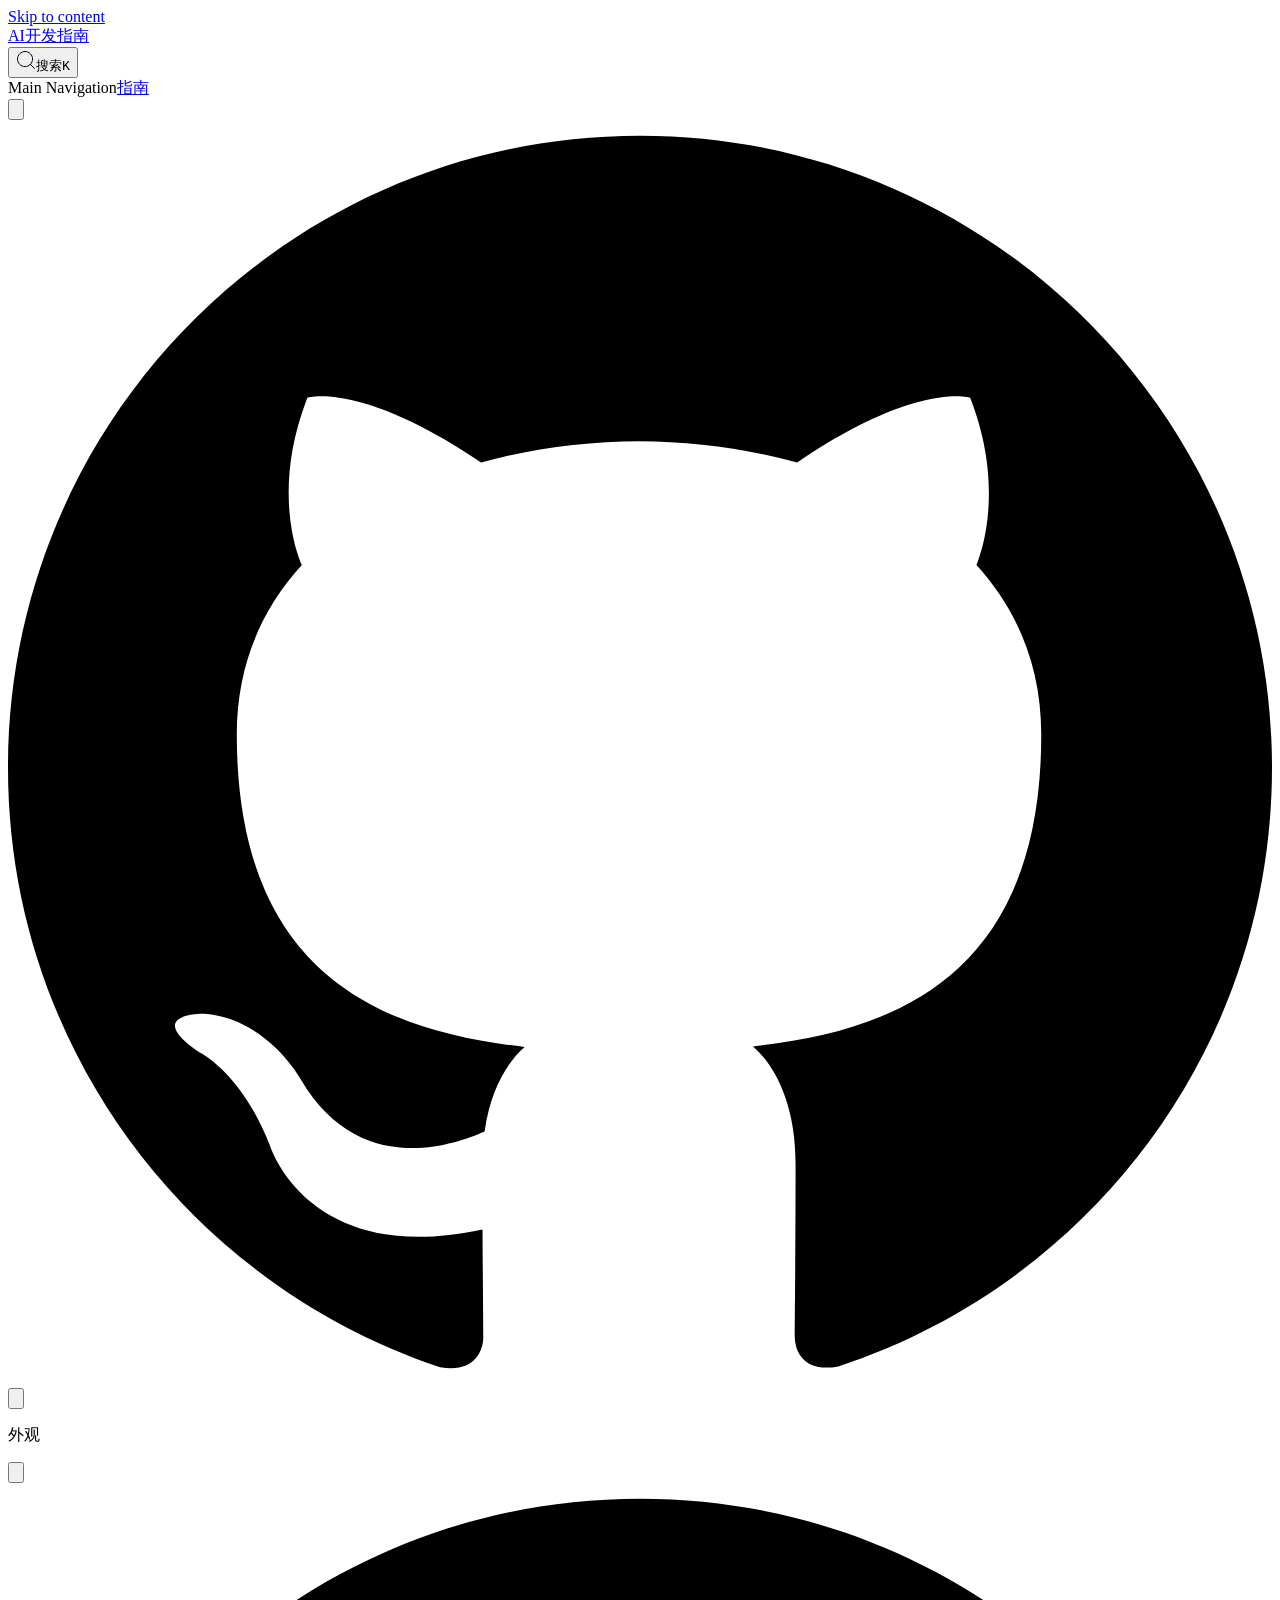
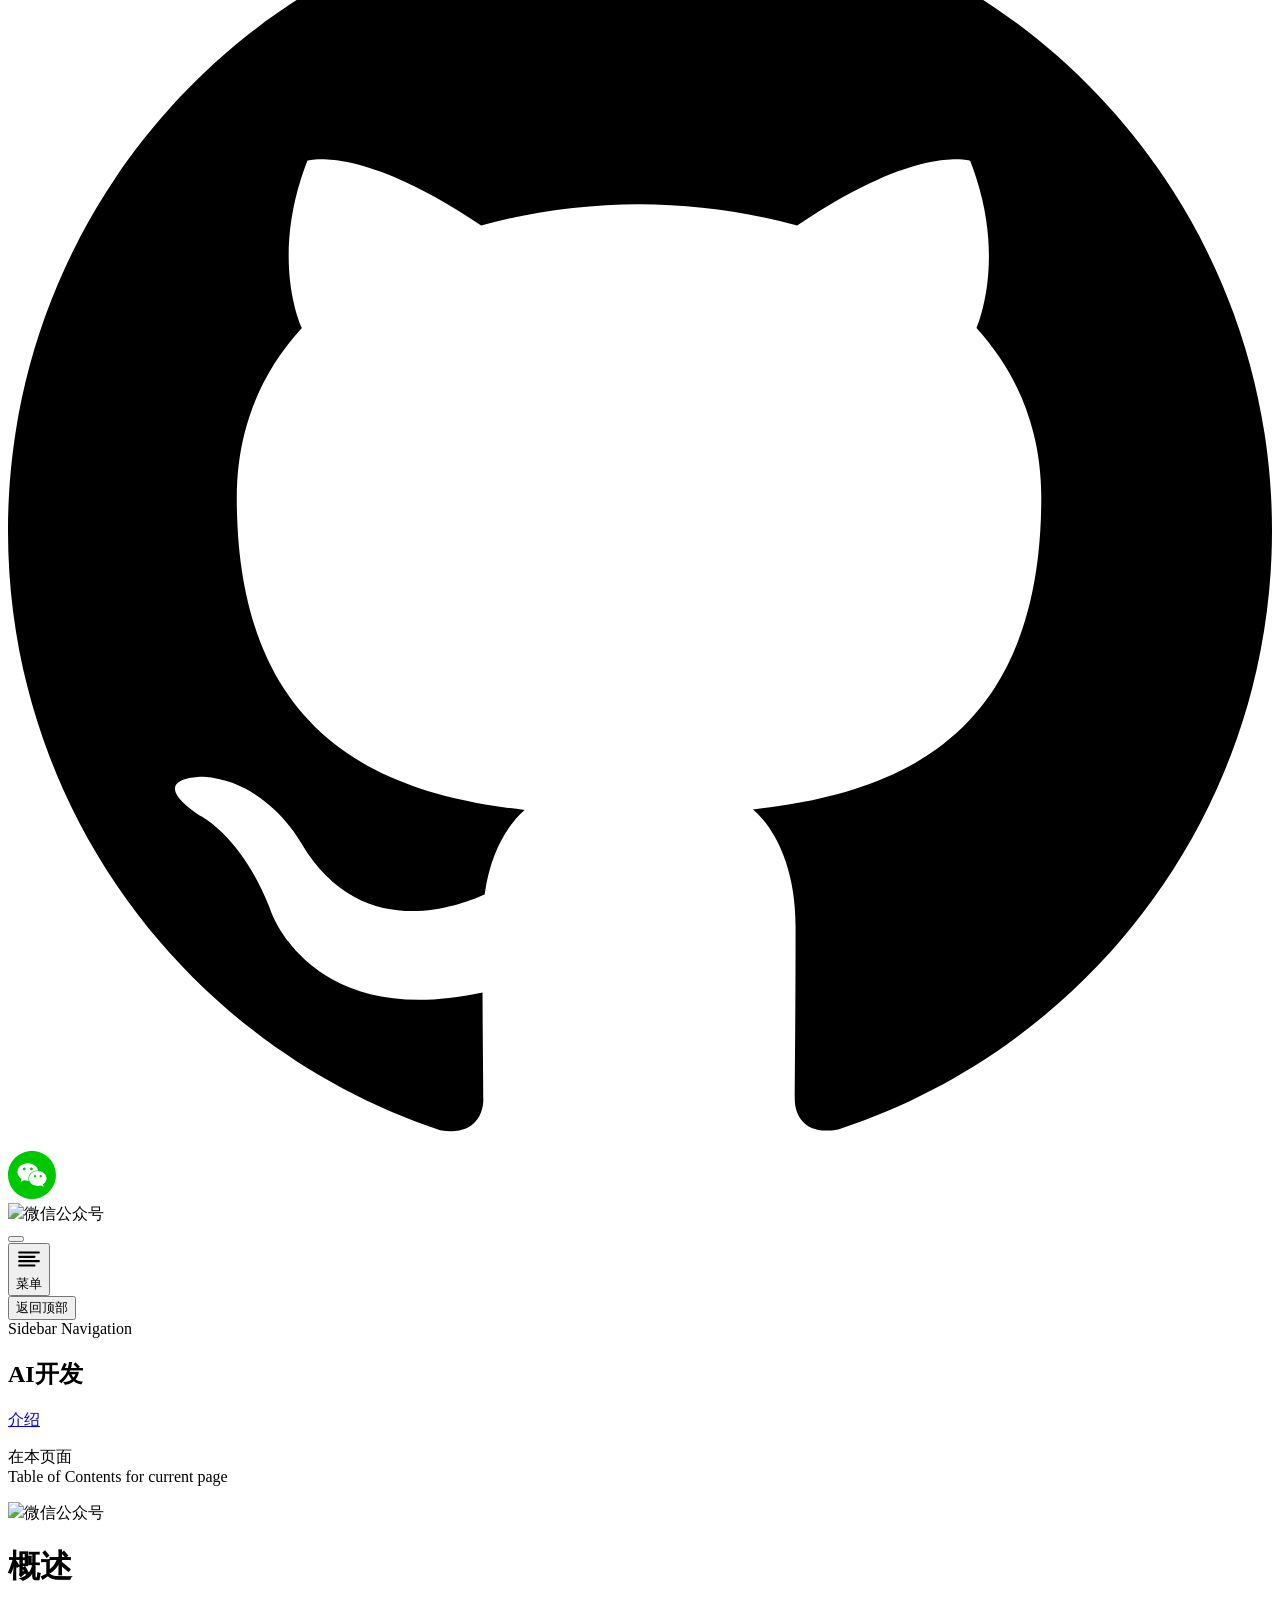
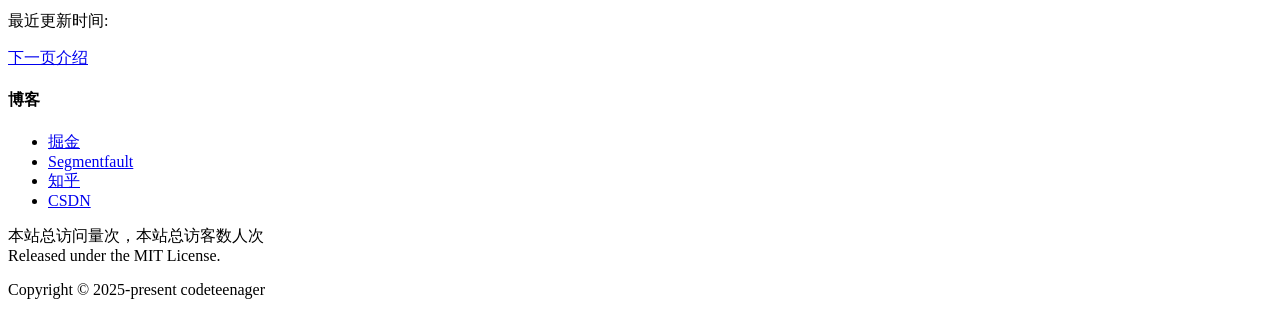
==== guide/index.html @ c63dc7d6 "Deploying to gh-pages from  @ e956823aac131b522f1130455cb0c919889acaf4 🚀" ====
<!DOCTYPE html>
<html lang="en-US" dir="ltr">
  <head>
    <meta charset="utf-8">
    <meta name="viewport" content="width=device-width,initial-scale=1">
    <title>概述 | AI开发指南</title>
    <meta name="description" content="AI开发指南">
    <link rel="preload stylesheet" href="/docs/assets/style.d307efa9.css" as="style">
    
    <script type="module" src="/docs/assets/app.c7689773.js"></script>
    <link rel="preload" href="/docs/assets/inter-roman-latin.2ed14f66.woff2" as="font" type="font/woff2" crossorigin="">
    <link rel="modulepreload" href="/docs/assets/chunks/framework.d680e671.js">
    <link rel="modulepreload" href="/docs/assets/chunks/theme.af31222c.js">
    <link rel="modulepreload" href="/docs/assets/guide_index.md.867c8b36.lean.js">
    <link rel="icon" href="/favicon.ico">
    <script charset="utf-8" async src="//busuanzi.ibruce.info/busuanzi/2.3/busuanzi.pure.mini.js"></script>
    <script charset="utf-8" async src="https://readmore.openwrite.cn/js/readmore.js"></script>
    <script id="check-dark-mode">(()=>{const e=localStorage.getItem("vitepress-theme-appearance")||"auto",a=window.matchMedia("(prefers-color-scheme: dark)").matches;(!e||e==="auto"?a:e==="dark")&&document.documentElement.classList.add("dark")})();</script>
    <script id="check-mac-os">document.documentElement.classList.toggle("mac",/Mac|iPhone|iPod|iPad/i.test(navigator.platform));</script>
  </head>
  <body>
    <div id="app"><div class="Layout" data-v-5a346dfe><!--[--><!--]--><!--[--><span tabindex="-1" data-v-0f60ec36></span><a href="#VPContent" class="VPSkipLink visually-hidden" data-v-0f60ec36> Skip to content </a><!--]--><!----><header class="VPNav" data-v-5a346dfe data-v-ae24b3ad><div class="VPNavBar" data-v-ae24b3ad data-v-a0fd61f4><div class="container" data-v-a0fd61f4><div class="title" data-v-a0fd61f4><div class="VPNavBarTitle has-sidebar" data-v-a0fd61f4 data-v-86d1bed8><a class="title" href="/docs/" data-v-86d1bed8><!--[--><!--]--><!----><!--[-->AI开发指南<!--]--><!--[--><!--]--></a></div></div><div class="content" data-v-a0fd61f4><div class="curtain" data-v-a0fd61f4></div><div class="content-body" data-v-a0fd61f4><!--[--><!--]--><div class="VPNavBarSearch search" data-v-a0fd61f4><!--[--><!----><div id="local-search"><button type="button" class="DocSearch DocSearch-Button" aria-label="搜索"><span class="DocSearch-Button-Container"><svg class="DocSearch-Search-Icon" width="20" height="20" viewBox="0 0 20 20" aria-label="search icon"><path d="M14.386 14.386l4.0877 4.0877-4.0877-4.0877c-2.9418 2.9419-7.7115 2.9419-10.6533 0-2.9419-2.9418-2.9419-7.7115 0-10.6533 2.9418-2.9419 7.7115-2.9419 10.6533 0 2.9419 2.9418 2.9419 7.7115 0 10.6533z" stroke="currentColor" fill="none" fill-rule="evenodd" stroke-linecap="round" stroke-linejoin="round"></path></svg><span class="DocSearch-Button-Placeholder">搜索</span></span><span class="DocSearch-Button-Keys"><kbd class="DocSearch-Button-Key"></kbd><kbd class="DocSearch-Button-Key">K</kbd></span></button></div><!--]--></div><nav aria-labelledby="main-nav-aria-label" class="VPNavBarMenu menu" data-v-a0fd61f4 data-v-7f418b0f><span id="main-nav-aria-label" class="visually-hidden" data-v-7f418b0f>Main Navigation</span><!--[--><!--[--><a class="VPLink link VPNavBarMenuLink" href="/docs/guide/index.html" tabindex="0" data-v-7f418b0f data-v-42ef59de><!--[--><span data-v-42ef59de>指南</span><!--]--></a><!--]--><!--]--></nav><!----><div class="VPNavBarAppearance appearance" data-v-a0fd61f4 data-v-e6aabb21><button class="VPSwitch VPSwitchAppearance" type="button" role="switch" title="toggle dark mode" aria-checked="false" data-v-e6aabb21 data-v-ce54a7d1 data-v-b1685198><span class="check" data-v-b1685198><span class="icon" data-v-b1685198><!--[--><svg xmlns="http://www.w3.org/2000/svg" aria-hidden="true" focusable="false" viewbox="0 0 24 24" class="sun" data-v-ce54a7d1><path d="M12,18c-3.3,0-6-2.7-6-6s2.7-6,6-6s6,2.7,6,6S15.3,18,12,18zM12,8c-2.2,0-4,1.8-4,4c0,2.2,1.8,4,4,4c2.2,0,4-1.8,4-4C16,9.8,14.2,8,12,8z"></path><path d="M12,4c-0.6,0-1-0.4-1-1V1c0-0.6,0.4-1,1-1s1,0.4,1,1v2C13,3.6,12.6,4,12,4z"></path><path d="M12,24c-0.6,0-1-0.4-1-1v-2c0-0.6,0.4-1,1-1s1,0.4,1,1v2C13,23.6,12.6,24,12,24z"></path><path d="M5.6,6.6c-0.3,0-0.5-0.1-0.7-0.3L3.5,4.9c-0.4-0.4-0.4-1,0-1.4s1-0.4,1.4,0l1.4,1.4c0.4,0.4,0.4,1,0,1.4C6.2,6.5,5.9,6.6,5.6,6.6z"></path><path d="M19.8,20.8c-0.3,0-0.5-0.1-0.7-0.3l-1.4-1.4c-0.4-0.4-0.4-1,0-1.4s1-0.4,1.4,0l1.4,1.4c0.4,0.4,0.4,1,0,1.4C20.3,20.7,20,20.8,19.8,20.8z"></path><path d="M3,13H1c-0.6,0-1-0.4-1-1s0.4-1,1-1h2c0.6,0,1,0.4,1,1S3.6,13,3,13z"></path><path d="M23,13h-2c-0.6,0-1-0.4-1-1s0.4-1,1-1h2c0.6,0,1,0.4,1,1S23.6,13,23,13z"></path><path d="M4.2,20.8c-0.3,0-0.5-0.1-0.7-0.3c-0.4-0.4-0.4-1,0-1.4l1.4-1.4c0.4-0.4,1-0.4,1.4,0s0.4,1,0,1.4l-1.4,1.4C4.7,20.7,4.5,20.8,4.2,20.8z"></path><path d="M18.4,6.6c-0.3,0-0.5-0.1-0.7-0.3c-0.4-0.4-0.4-1,0-1.4l1.4-1.4c0.4-0.4,1-0.4,1.4,0s0.4,1,0,1.4l-1.4,1.4C18.9,6.5,18.6,6.6,18.4,6.6z"></path></svg><svg xmlns="http://www.w3.org/2000/svg" aria-hidden="true" focusable="false" viewbox="0 0 24 24" class="moon" data-v-ce54a7d1><path d="M12.1,22c-0.3,0-0.6,0-0.9,0c-5.5-0.5-9.5-5.4-9-10.9c0.4-4.8,4.2-8.6,9-9c0.4,0,0.8,0.2,1,0.5c0.2,0.3,0.2,0.8-0.1,1.1c-2,2.7-1.4,6.4,1.3,8.4c2.1,1.6,5,1.6,7.1,0c0.3-0.2,0.7-0.3,1.1-0.1c0.3,0.2,0.5,0.6,0.5,1c-0.2,2.7-1.5,5.1-3.6,6.8C16.6,21.2,14.4,22,12.1,22zM9.3,4.4c-2.9,1-5,3.6-5.2,6.8c-0.4,4.4,2.8,8.3,7.2,8.7c2.1,0.2,4.2-0.4,5.8-1.8c1.1-0.9,1.9-2.1,2.4-3.4c-2.5,0.9-5.3,0.5-7.5-1.1C9.2,11.4,8.1,7.7,9.3,4.4z"></path></svg><!--]--></span></span></button></div><div class="VPSocialLinks VPNavBarSocialLinks social-links" data-v-a0fd61f4 data-v-0394ad82 data-v-7bc22406><!--[--><a class="VPSocialLink no-icon" href="https://github.com/codeteenager/FE" aria-label="github" target="_blank" rel="noopener" data-v-7bc22406 data-v-f80f8133><svg role="img" viewBox="0 0 24 24" xmlns="http://www.w3.org/2000/svg"><title>GitHub</title><path d="M12 .297c-6.63 0-12 5.373-12 12 0 5.303 3.438 9.8 8.205 11.385.6.113.82-.258.82-.577 0-.285-.01-1.04-.015-2.04-3.338.724-4.042-1.61-4.042-1.61C4.422 18.07 3.633 17.7 3.633 17.7c-1.087-.744.084-.729.084-.729 1.205.084 1.838 1.236 1.838 1.236 1.07 1.835 2.809 1.305 3.495.998.108-.776.417-1.305.76-1.605-2.665-.3-5.466-1.332-5.466-5.93 0-1.31.465-2.38 1.235-3.22-.135-.303-.54-1.523.105-3.176 0 0 1.005-.322 3.3 1.23.96-.267 1.98-.399 3-.405 1.02.006 2.04.138 3 .405 2.28-1.552 3.285-1.23 3.285-1.23.645 1.653.24 2.873.12 3.176.765.84 1.23 1.91 1.23 3.22 0 4.61-2.805 5.625-5.475 5.92.42.36.81 1.096.81 2.22 0 1.606-.015 2.896-.015 3.286 0 .315.21.69.825.57C20.565 22.092 24 17.592 24 12.297c0-6.627-5.373-12-12-12"/></svg></a><!--]--></div><div class="VPFlyout VPNavBarExtra extra" data-v-a0fd61f4 data-v-40855f84 data-v-9c007e85><button type="button" class="button" aria-haspopup="true" aria-expanded="false" aria-label="extra navigation" data-v-9c007e85><svg xmlns="http://www.w3.org/2000/svg" aria-hidden="true" focusable="false" viewbox="0 0 24 24" class="icon" data-v-9c007e85><circle cx="12" cy="12" r="2"></circle><circle cx="19" cy="12" r="2"></circle><circle cx="5" cy="12" r="2"></circle></svg></button><div class="menu" data-v-9c007e85><div class="VPMenu" data-v-9c007e85 data-v-e7ea1737><!----><!--[--><!--[--><!----><div class="group" data-v-40855f84><div class="item appearance" data-v-40855f84><p class="label" data-v-40855f84>外观</p><div class="appearance-action" data-v-40855f84><button class="VPSwitch VPSwitchAppearance" type="button" role="switch" title="toggle dark mode" aria-checked="false" data-v-40855f84 data-v-ce54a7d1 data-v-b1685198><span class="check" data-v-b1685198><span class="icon" data-v-b1685198><!--[--><svg xmlns="http://www.w3.org/2000/svg" aria-hidden="true" focusable="false" viewbox="0 0 24 24" class="sun" data-v-ce54a7d1><path d="M12,18c-3.3,0-6-2.7-6-6s2.7-6,6-6s6,2.7,6,6S15.3,18,12,18zM12,8c-2.2,0-4,1.8-4,4c0,2.2,1.8,4,4,4c2.2,0,4-1.8,4-4C16,9.8,14.2,8,12,8z"></path><path d="M12,4c-0.6,0-1-0.4-1-1V1c0-0.6,0.4-1,1-1s1,0.4,1,1v2C13,3.6,12.6,4,12,4z"></path><path d="M12,24c-0.6,0-1-0.4-1-1v-2c0-0.6,0.4-1,1-1s1,0.4,1,1v2C13,23.6,12.6,24,12,24z"></path><path d="M5.6,6.6c-0.3,0-0.5-0.1-0.7-0.3L3.5,4.9c-0.4-0.4-0.4-1,0-1.4s1-0.4,1.4,0l1.4,1.4c0.4,0.4,0.4,1,0,1.4C6.2,6.5,5.9,6.6,5.6,6.6z"></path><path d="M19.8,20.8c-0.3,0-0.5-0.1-0.7-0.3l-1.4-1.4c-0.4-0.4-0.4-1,0-1.4s1-0.4,1.4,0l1.4,1.4c0.4,0.4,0.4,1,0,1.4C20.3,20.7,20,20.8,19.8,20.8z"></path><path d="M3,13H1c-0.6,0-1-0.4-1-1s0.4-1,1-1h2c0.6,0,1,0.4,1,1S3.6,13,3,13z"></path><path d="M23,13h-2c-0.6,0-1-0.4-1-1s0.4-1,1-1h2c0.6,0,1,0.4,1,1S23.6,13,23,13z"></path><path d="M4.2,20.8c-0.3,0-0.5-0.1-0.7-0.3c-0.4-0.4-0.4-1,0-1.4l1.4-1.4c0.4-0.4,1-0.4,1.4,0s0.4,1,0,1.4l-1.4,1.4C4.7,20.7,4.5,20.8,4.2,20.8z"></path><path d="M18.4,6.6c-0.3,0-0.5-0.1-0.7-0.3c-0.4-0.4-0.4-1,0-1.4l1.4-1.4c0.4-0.4,1-0.4,1.4,0s0.4,1,0,1.4l-1.4,1.4C18.9,6.5,18.6,6.6,18.4,6.6z"></path></svg><svg xmlns="http://www.w3.org/2000/svg" aria-hidden="true" focusable="false" viewbox="0 0 24 24" class="moon" data-v-ce54a7d1><path d="M12.1,22c-0.3,0-0.6,0-0.9,0c-5.5-0.5-9.5-5.4-9-10.9c0.4-4.8,4.2-8.6,9-9c0.4,0,0.8,0.2,1,0.5c0.2,0.3,0.2,0.8-0.1,1.1c-2,2.7-1.4,6.4,1.3,8.4c2.1,1.6,5,1.6,7.1,0c0.3-0.2,0.7-0.3,1.1-0.1c0.3,0.2,0.5,0.6,0.5,1c-0.2,2.7-1.5,5.1-3.6,6.8C16.6,21.2,14.4,22,12.1,22zM9.3,4.4c-2.9,1-5,3.6-5.2,6.8c-0.4,4.4,2.8,8.3,7.2,8.7c2.1,0.2,4.2-0.4,5.8-1.8c1.1-0.9,1.9-2.1,2.4-3.4c-2.5,0.9-5.3,0.5-7.5-1.1C9.2,11.4,8.1,7.7,9.3,4.4z"></path></svg><!--]--></span></span></button></div></div></div><div class="group" data-v-40855f84><div class="item social-links" data-v-40855f84><div class="VPSocialLinks social-links-list" data-v-40855f84 data-v-7bc22406><!--[--><a class="VPSocialLink no-icon" href="https://github.com/codeteenager/FE" aria-label="github" target="_blank" rel="noopener" data-v-7bc22406 data-v-f80f8133><svg role="img" viewBox="0 0 24 24" xmlns="http://www.w3.org/2000/svg"><title>GitHub</title><path d="M12 .297c-6.63 0-12 5.373-12 12 0 5.303 3.438 9.8 8.205 11.385.6.113.82-.258.82-.577 0-.285-.01-1.04-.015-2.04-3.338.724-4.042-1.61-4.042-1.61C4.422 18.07 3.633 17.7 3.633 17.7c-1.087-.744.084-.729.084-.729 1.205.084 1.838 1.236 1.838 1.236 1.07 1.835 2.809 1.305 3.495.998.108-.776.417-1.305.76-1.605-2.665-.3-5.466-1.332-5.466-5.93 0-1.31.465-2.38 1.235-3.22-.135-.303-.54-1.523.105-3.176 0 0 1.005-.322 3.3 1.23.96-.267 1.98-.399 3-.405 1.02.006 2.04.138 3 .405 2.28-1.552 3.285-1.23 3.285-1.23.645 1.653.24 2.873.12 3.176.765.84 1.23 1.91 1.23 3.22 0 4.61-2.805 5.625-5.475 5.92.42.36.81 1.096.81 2.22 0 1.606-.015 2.896-.015 3.286 0 .315.21.69.825.57C20.565 22.092 24 17.592 24 12.297c0-6.627-5.373-12-12-12"/></svg></a><!--]--></div></div></div><!--]--><!--]--></div></div></div><!--[--><!--[--><!--[--><div class="VPSocialLinks VPNavBarSocialLinks social-links" data-v-3c843f7c><a class="VPSocialLink app" aria-label="weixin" data-v-3c843f7c><svg t="1701186907114" class="icon" viewBox="0 0 1024 1024" version="1.1" xmlns="http://www.w3.org/2000/svg" p-id="17908" width="48" height="48" data-v-3c843f7c><path d="M347.729118 353.0242c-16.487119 0-29.776737 13.389539-29.776737 29.776737S331.241998 412.677596 347.729118 412.677596s29.776737-13.389539 29.776737-29.776737-13.289617-29.876659-29.776737-29.876659zM577.749415 511.800156c-13.689305 0-24.880562 11.091335-24.880563 24.880562 0 13.689305 11.091335 24.880562 24.880563 24.880562 13.689305 0 24.880562-11.191257 24.880562-24.880562s-11.191257-24.880562-24.880562-24.880562zM500.909446 412.677596c16.487119 0 29.776737-13.389539 29.776737-29.776737s-13.389539-29.776737-29.776737-29.776737c-16.487119 0-29.776737 13.389539-29.776737 29.776737s13.289617 29.776737 29.776737 29.776737zM698.455113 511.600312c-13.689305 0-24.880562 11.091335-24.880562 24.880562 0 13.689305 11.091335 24.880562 24.880562 24.880562 13.689305 0 24.880562-11.091335 24.880562-24.880562-0.099922-13.689305-11.191257-24.880562-24.880562-24.880562z" fill="#00C800" p-id="17909" data-v-3c843f7c></path><path d="M511.601093 0.799375C229.12178 0.799375 0.000781 229.820453 0.000781 512.399688s229.021077 511.600312 511.600312 511.600312 511.600312-229.021077 511.600312-511.600312S794.180328 0.799375 511.601093 0.799375z m-90.229508 634.504294c-27.37861 0-49.361436-5.595628-76.839969-10.991413l-76.640125 38.469945 21.882904-65.948477c-54.957065-38.370023-87.73146-87.831382-87.73146-148.084309 0-104.318501 98.722873-186.554254 219.32865-186.554255 107.815769 0 202.34192 65.648712 221.327088 153.979703-6.994536-0.799375-13.989071-1.298985-21.083529-1.298985-104.118657 0-186.454333 77.739266-186.454332 173.564403 0 15.98751 2.498048 31.275566 6.794692 45.964091-6.794692 0.599532-13.689305 0.899297-20.583919 0.899297z m323.547228 76.839969l16.48712 54.757221-60.153006-32.874317c-21.882904 5.495706-43.965652 10.991413-65.848555 10.991413-104.318501 0-186.554254-71.344262-186.554255-159.175644 0-87.631538 82.135831-159.175644 186.554255-159.175644 98.523029 0 186.254489 71.444184 186.254488 159.175644 0.099922 49.461358-32.774395 93.227166-76.740047 126.301327z" fill="#00C800" p-id="17910" data-v-3c843f7c></path></svg><div class="qrcode" data-v-3c843f7c><img class="icon" src="/docs/weixin.jpg" data-v-3c843f7c><span data-v-3c843f7c>微信公众号</span></div></a></div><!--]--><!--]--><!--]--><button type="button" class="VPNavBarHamburger hamburger" aria-label="mobile navigation" aria-expanded="false" aria-controls="VPNavScreen" data-v-a0fd61f4 data-v-e5dd9c1c><span class="container" data-v-e5dd9c1c><span class="top" data-v-e5dd9c1c></span><span class="middle" data-v-e5dd9c1c></span><span class="bottom" data-v-e5dd9c1c></span></span></button></div></div></div></div><!----></header><div class="VPLocalNav reached-top" data-v-5a346dfe data-v-79c8c1df><button class="menu" aria-expanded="false" aria-controls="VPSidebarNav" data-v-79c8c1df><svg xmlns="http://www.w3.org/2000/svg" aria-hidden="true" focusable="false" viewbox="0 0 24 24" class="menu-icon" data-v-79c8c1df><path d="M17,11H3c-0.6,0-1-0.4-1-1s0.4-1,1-1h14c0.6,0,1,0.4,1,1S17.6,11,17,11z"></path><path d="M21,7H3C2.4,7,2,6.6,2,6s0.4-1,1-1h18c0.6,0,1,0.4,1,1S21.6,7,21,7z"></path><path d="M21,15H3c-0.6,0-1-0.4-1-1s0.4-1,1-1h18c0.6,0,1,0.4,1,1S21.6,15,21,15z"></path><path d="M17,19H3c-0.6,0-1-0.4-1-1s0.4-1,1-1h14c0.6,0,1,0.4,1,1S17.6,19,17,19z"></path></svg><span class="menu-text" data-v-79c8c1df>菜单</span></button><div class="VPLocalNavOutlineDropdown" style="--vp-vh:0px;" data-v-79c8c1df data-v-1c15a60a><button data-v-1c15a60a>返回顶部</button><!----></div></div><aside class="VPSidebar" data-v-5a346dfe data-v-b00e2fdd><div class="curtain" data-v-b00e2fdd></div><nav class="nav" id="VPSidebarNav" aria-labelledby="sidebar-aria-label" tabindex="-1" data-v-b00e2fdd><span class="visually-hidden" id="sidebar-aria-label" data-v-b00e2fdd> Sidebar Navigation </span><!--[--><!--]--><!--[--><div class="group" data-v-b00e2fdd><section class="VPSidebarItem level-0" data-v-b00e2fdd data-v-e31bd47b><div class="item" role="button" tabindex="0" data-v-e31bd47b><div class="indicator" data-v-e31bd47b></div><h2 class="text" data-v-e31bd47b>AI开发</h2><!----></div><div class="items" data-v-e31bd47b><!--[--><div class="VPSidebarItem level-1 is-link" data-v-e31bd47b data-v-e31bd47b><div class="item" data-v-e31bd47b><div class="indicator" data-v-e31bd47b></div><a class="VPLink link link" href="/docs/guide/index.html" data-v-e31bd47b><!--[--><p class="text" data-v-e31bd47b>介绍</p><!--]--></a><!----></div><!----></div><!--]--></div></section></div><!--]--><!--[--><!--]--></nav></aside><div class="VPContent has-sidebar" id="VPContent" data-v-5a346dfe data-v-669faec9><div class="VPDoc has-sidebar has-aside" data-v-669faec9 data-v-6b87e69f><!--[--><!--]--><div class="container" data-v-6b87e69f><div class="aside" data-v-6b87e69f><div class="aside-curtain" data-v-6b87e69f></div><div class="aside-container" data-v-6b87e69f><div class="aside-content" data-v-6b87e69f><div class="VPDocAside" data-v-6b87e69f data-v-3f215769><!--[--><!--]--><!--[--><!--]--><div class="VPDocAsideOutline" role="navigation" data-v-3f215769 data-v-d330b1bb><div class="content" data-v-d330b1bb><div class="outline-marker" data-v-d330b1bb></div><div class="outline-title" role="heading" aria-level="2" data-v-d330b1bb>在本页面</div><nav aria-labelledby="doc-outline-aria-label" data-v-d330b1bb><span class="visually-hidden" id="doc-outline-aria-label" data-v-d330b1bb> Table of Contents for current page </span><ul class="root" data-v-d330b1bb data-v-d0ee3533><!--[--><!--]--></ul></nav></div></div><!--[--><!--]--><div class="spacer" data-v-3f215769></div><!--[--><!--]--><!----><!--[--><!--]--><!--[--><!--[--><!--[--><!--[--><div class="content" data-v-0fdd4fd7><img class="icon" src="/docs/weixin.jpg" data-v-0fdd4fd7><span class="text" data-v-0fdd4fd7>微信公众号</span></div><!--]--><!--]--><!--]--><!--]--></div></div></div></div><div class="content" data-v-6b87e69f><div class="content-container" data-v-6b87e69f><!--[--><!--]--><!----><main class="main" data-v-6b87e69f><div style="position:relative;" class="vp-doc _docs_guide_" data-v-6b87e69f><div><h1 id="概述" tabindex="-1">概述 <a class="header-anchor" href="#概述" aria-label="Permalink to &quot;概述&quot;">​</a></h1></div></div></main><footer class="VPDocFooter" data-v-6b87e69f data-v-ef5dee53><!--[--><!--]--><div class="edit-info" data-v-ef5dee53><!----><div class="last-updated" data-v-ef5dee53><p class="VPLastUpdated" data-v-ef5dee53 data-v-7e05ebdb>最近更新时间: <time datetime="2025-04-19T11:44:48.000Z" data-v-7e05ebdb></time></p></div></div><nav class="prev-next" data-v-ef5dee53><div class="pager" data-v-ef5dee53><!----></div><div class="pager" data-v-ef5dee53><a class="pager-link next" href="/docs/guide/index.html" data-v-ef5dee53><span class="desc" data-v-ef5dee53>下一页</span><span class="title" data-v-ef5dee53>介绍</span></a></div></nav></footer><!--[--><!--[--><!--[--><section id="sitemap"><div class="container"><!--[--><div class="sitemap-col"><h4>博客</h4><ul><!--[--><li><a class="vp-link" href="https://juejin.cn/user/571401777718408" target="_blank">掘金</a></li><li><a class="vp-link" href="https://segmentfault.com/u/codeteenager" target="_blank">Segmentfault</a></li><li><a class="vp-link" href="https://www.zhihu.com/people/codeteenager" target="_blank">知乎</a></li><li><a class="vp-link" href="https://blog.csdn.net/codeteenager" target="_blank">CSDN</a></li><!--]--></ul></div><!--]--></div></section><!--]--><!--]--><!--]--></div></div></div><!--[--><!--]--></div></div><footer class="VPFooter has-sidebar" data-v-5a346dfe data-v-e03eb2e1><div class="container" data-v-e03eb2e1><p class="message" data-v-e03eb2e1><span id="busuanzi_container_site_pv">本站总访问量<span id="busuanzi_value_site_pv"></span>次，本站总访客数<span id="busuanzi_value_site_uv"></span>人次</span><br/>Released under the MIT License.</p><p class="copyright" data-v-e03eb2e1>Copyright © 2025-present codeteenager</p></div></footer><!--[--><!--]--></div></div>
    <script>window.__VP_HASH_MAP__=JSON.parse("{\"index.md\":\"15b6eaf3\",\"guide_index.md\":\"867c8b36\"}");window.__VP_SITE_DATA__=JSON.parse("{\"lang\":\"en-US\",\"dir\":\"ltr\",\"title\":\"AI开发指南\",\"description\":\"AI开发指南\",\"base\":\"/docs/\",\"head\":[],\"appearance\":true,\"themeConfig\":{\"returnToTopLabel\":\"返回顶部\",\"darkModeSwitchLabel\":\"外观\",\"sidebarMenuLabel\":\"菜单\",\"search\":{\"provider\":\"local\",\"options\":{\"translations\":{\"button\":{\"buttonText\":\"搜索\",\"buttonAriaLabel\":\"搜索\"},\"modal\":{\"noResultsText\":\"无法找到相关结果\",\"resetButtonTitle\":\"清除查询条件\",\"footer\":{\"selectText\":\"选择\",\"navigateText\":\"切换\"}}}}},\"outlineBadges\":true,\"outlineTitle\":\"在本页面\",\"lastUpdatedText\":\"最近更新时间\",\"nav\":[{\"text\":\"指南\",\"link\":\"/guide/index\"}],\"footer\":{\"message\":\"<span id=\\\"busuanzi_container_site_pv\\\">本站总访问量<span id=\\\"busuanzi_value_site_pv\\\"></span>次，本站总访客数<span id=\\\"busuanzi_value_site_uv\\\"></span>人次</span><br/>Released under the MIT License.\",\"copyright\":\"Copyright © 2025-present codeteenager\"},\"socialLinks\":[{\"icon\":\"github\",\"link\":\"https://github.com/codeteenager/FE\"}],\"sidebar\":{\"/guide/\":[{\"text\":\"AI开发\",\"items\":[{\"text\":\"介绍\",\"link\":\"/guide/index\"}]}]},\"docFooter\":{\"prev\":\"上一页\",\"next\":\"下一页\"}},\"locales\":{},\"scrollOffset\":90,\"cleanUrls\":false}");</script>
    
  </body>
</html>
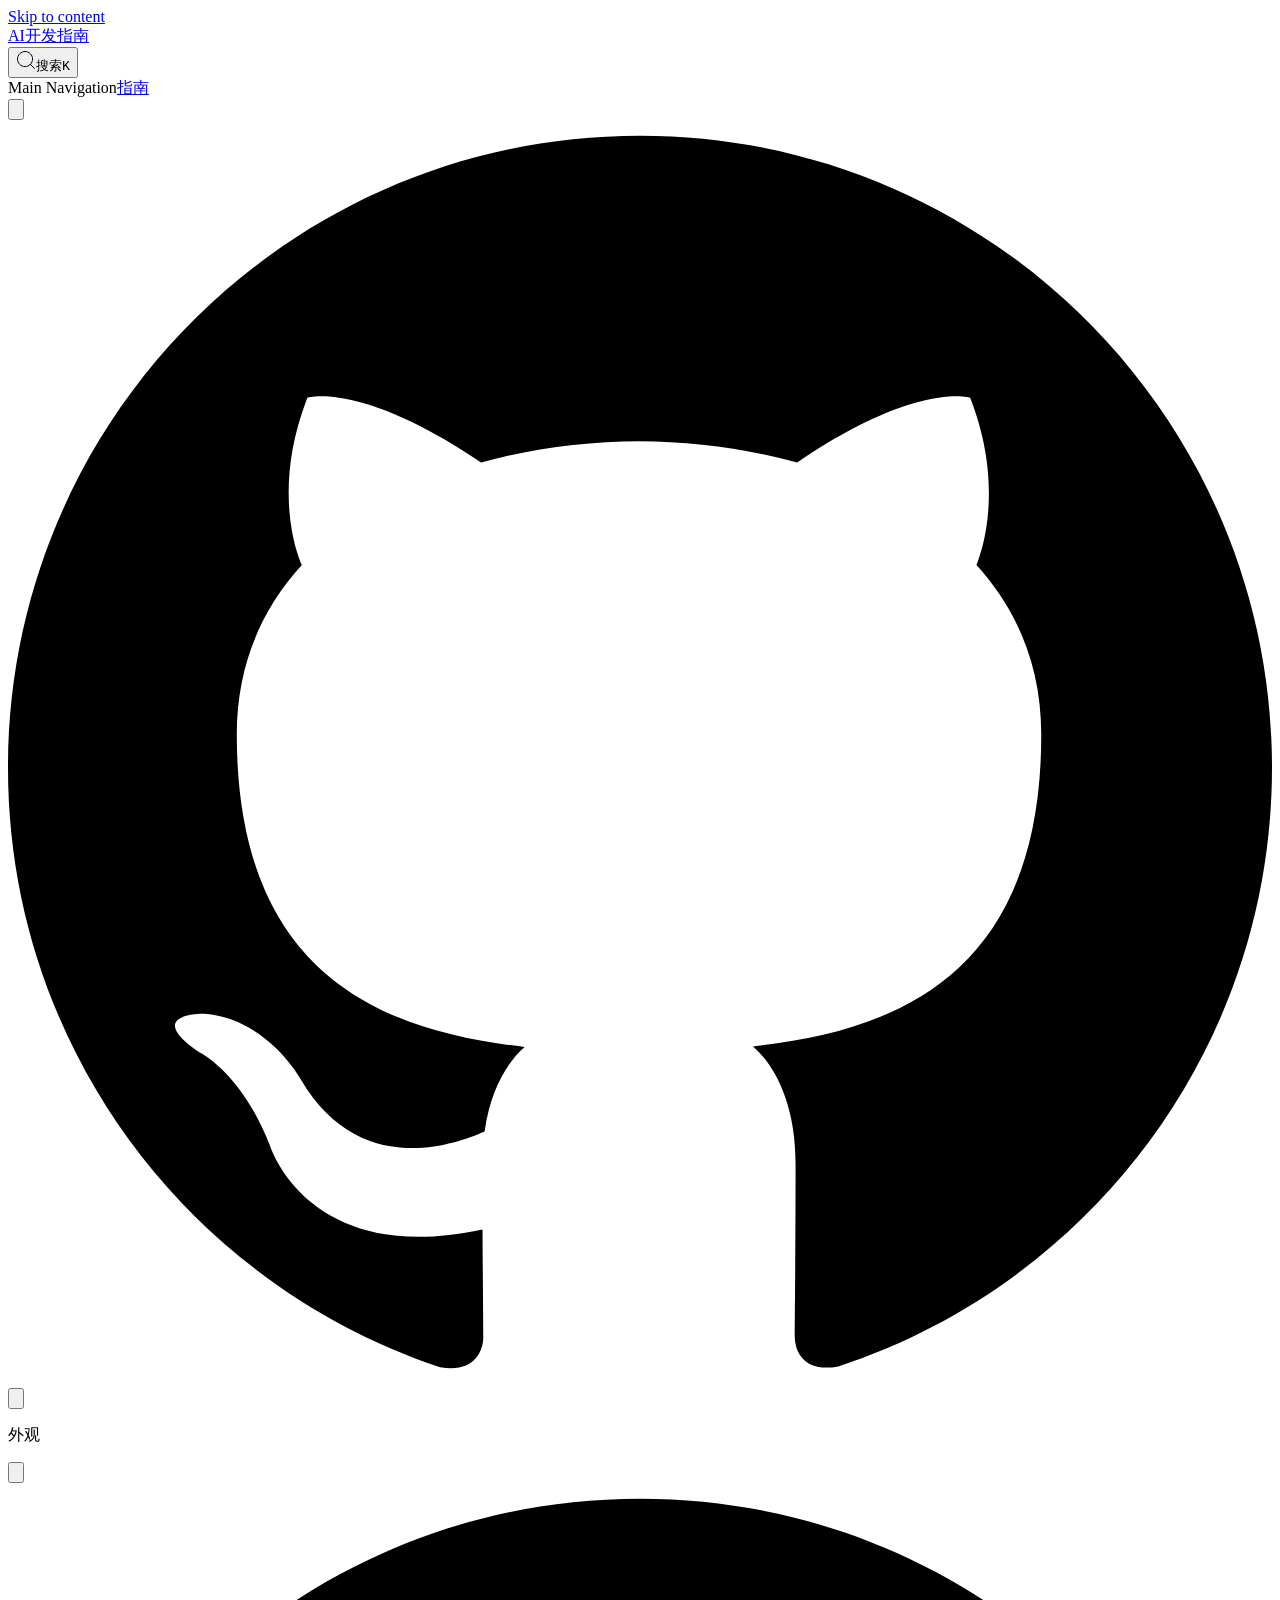
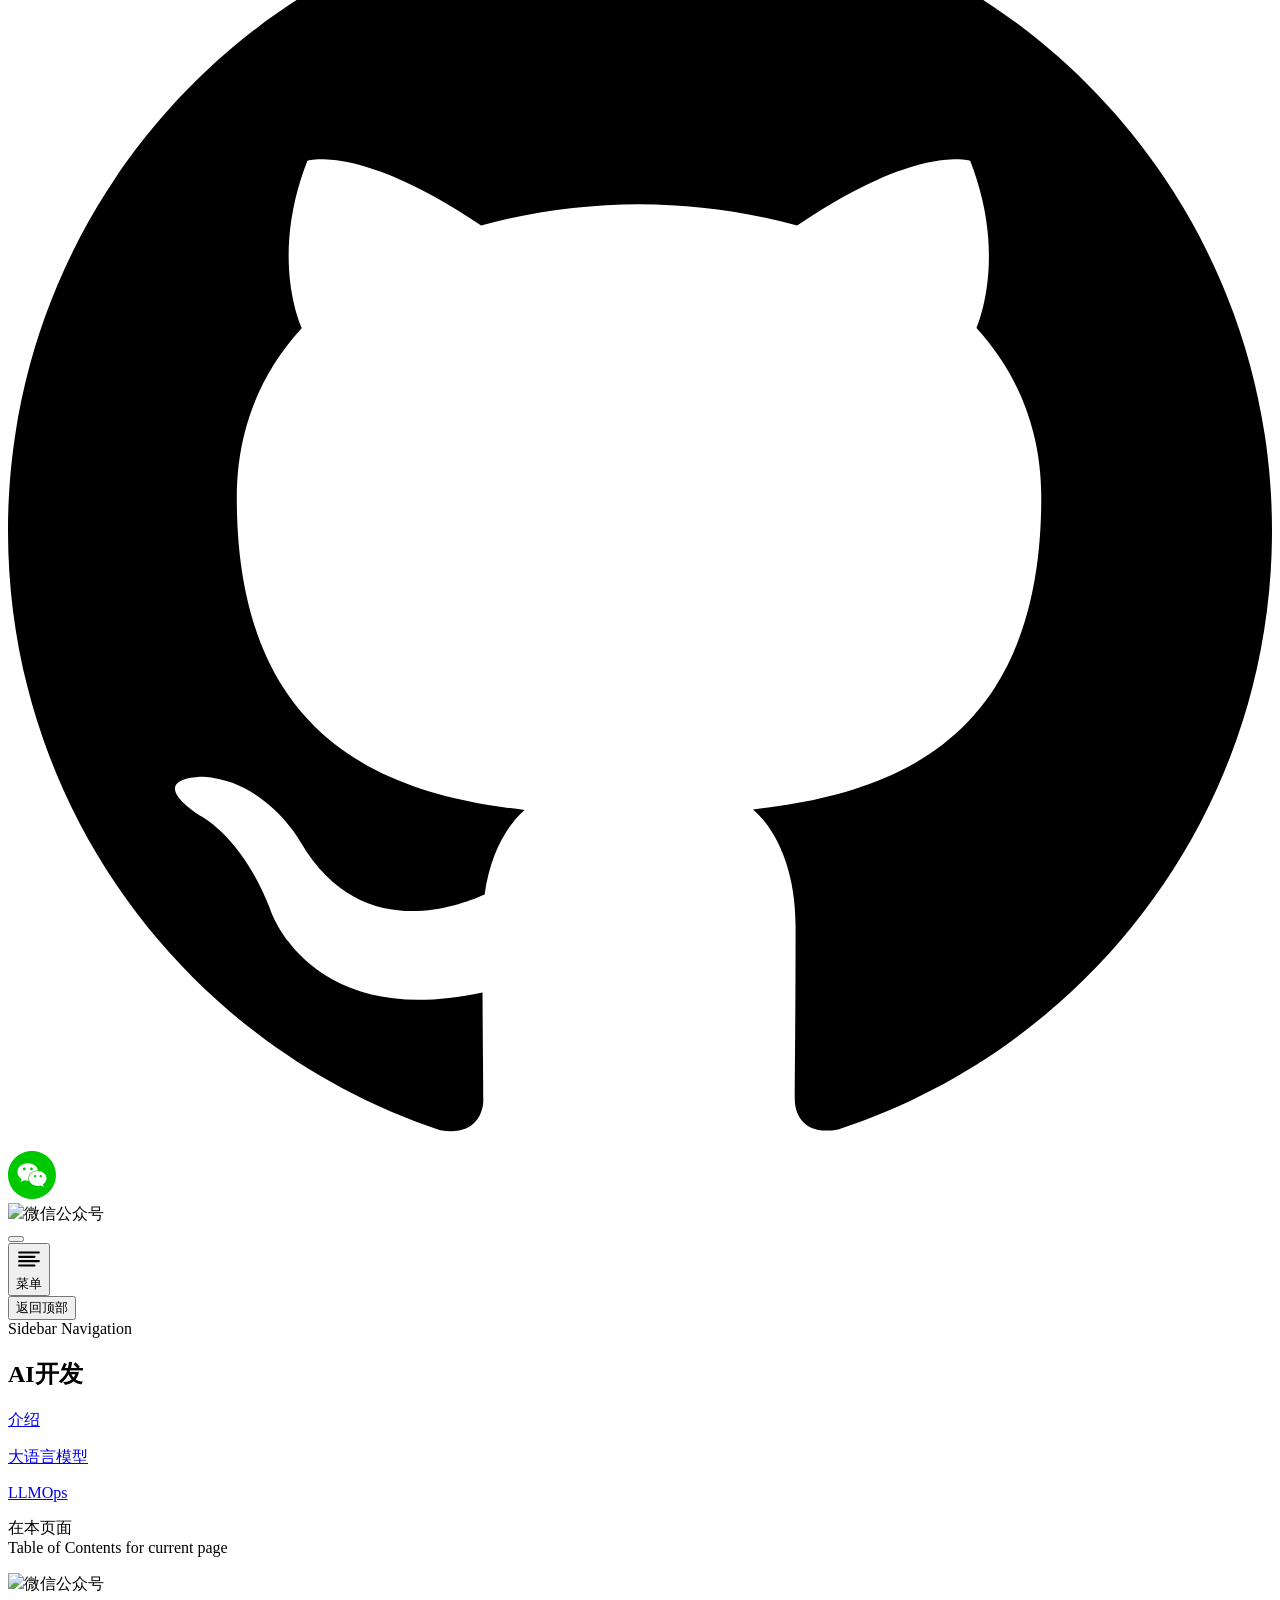
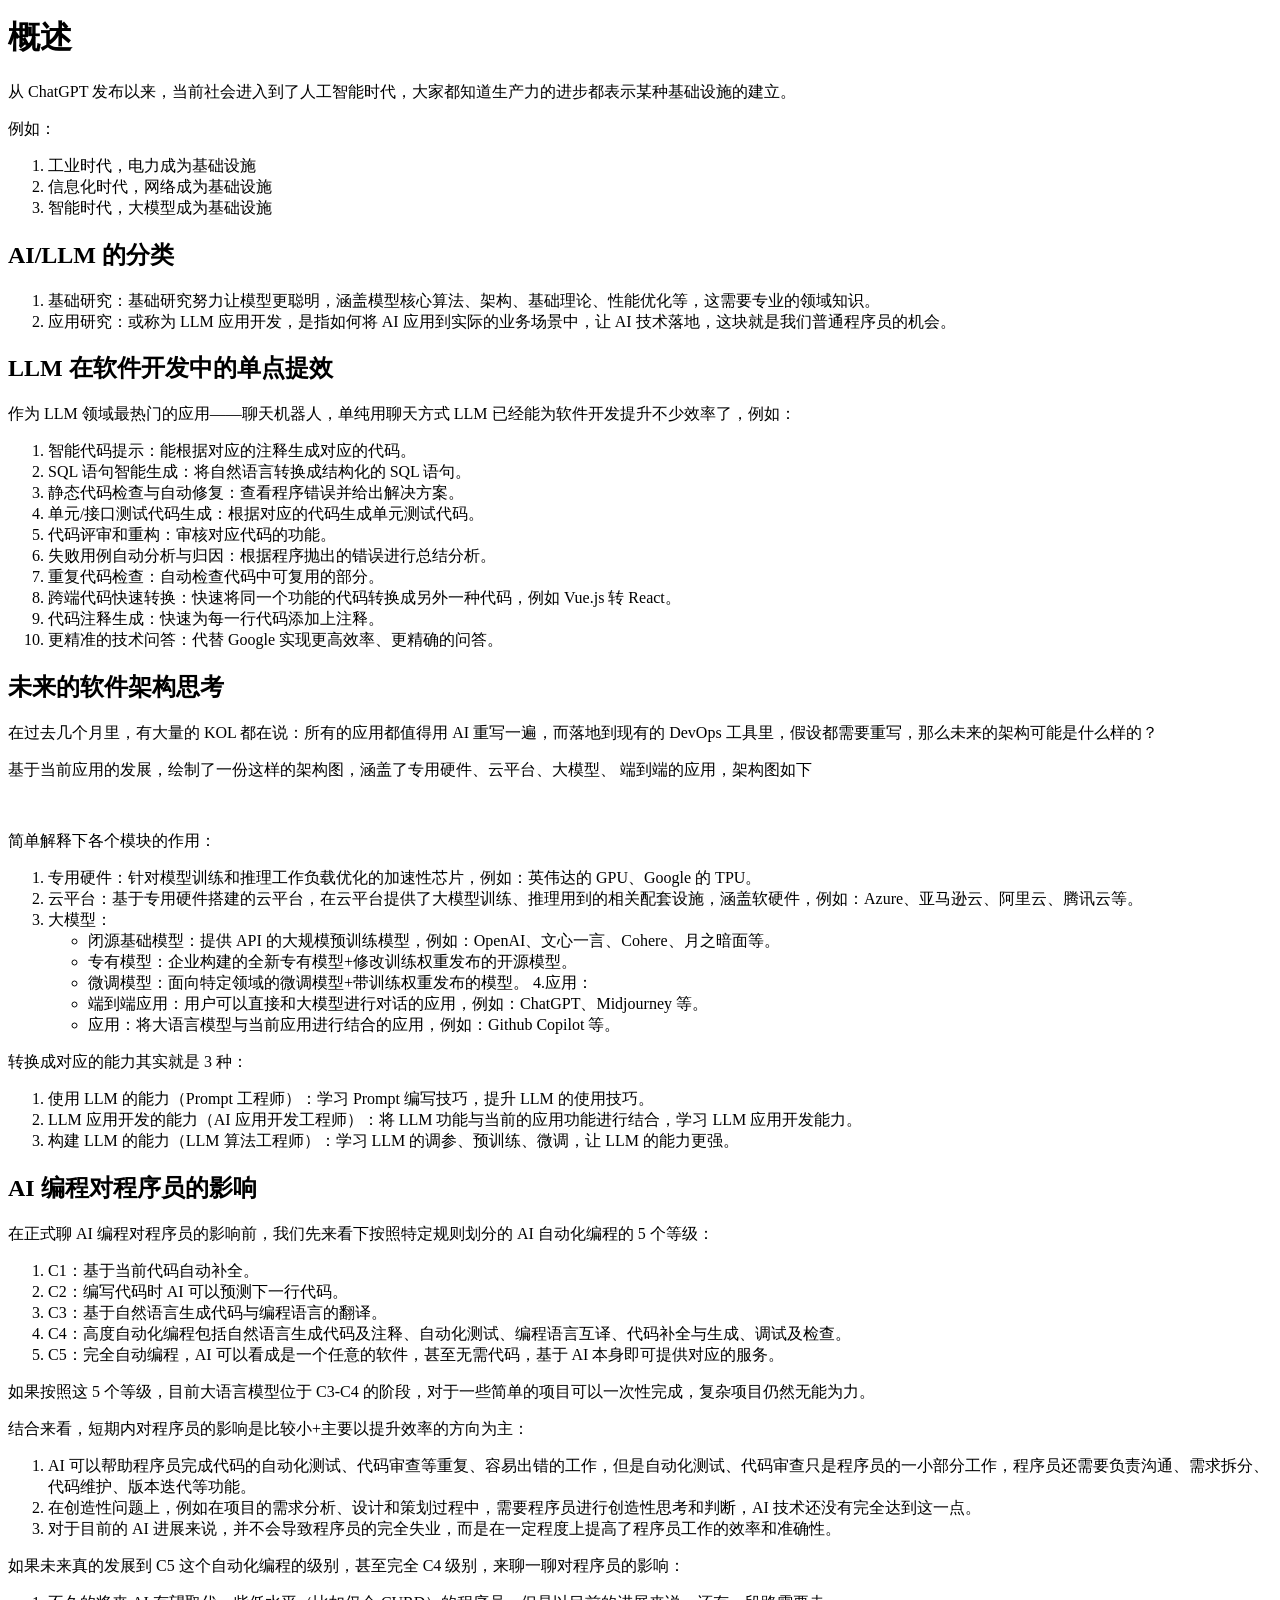
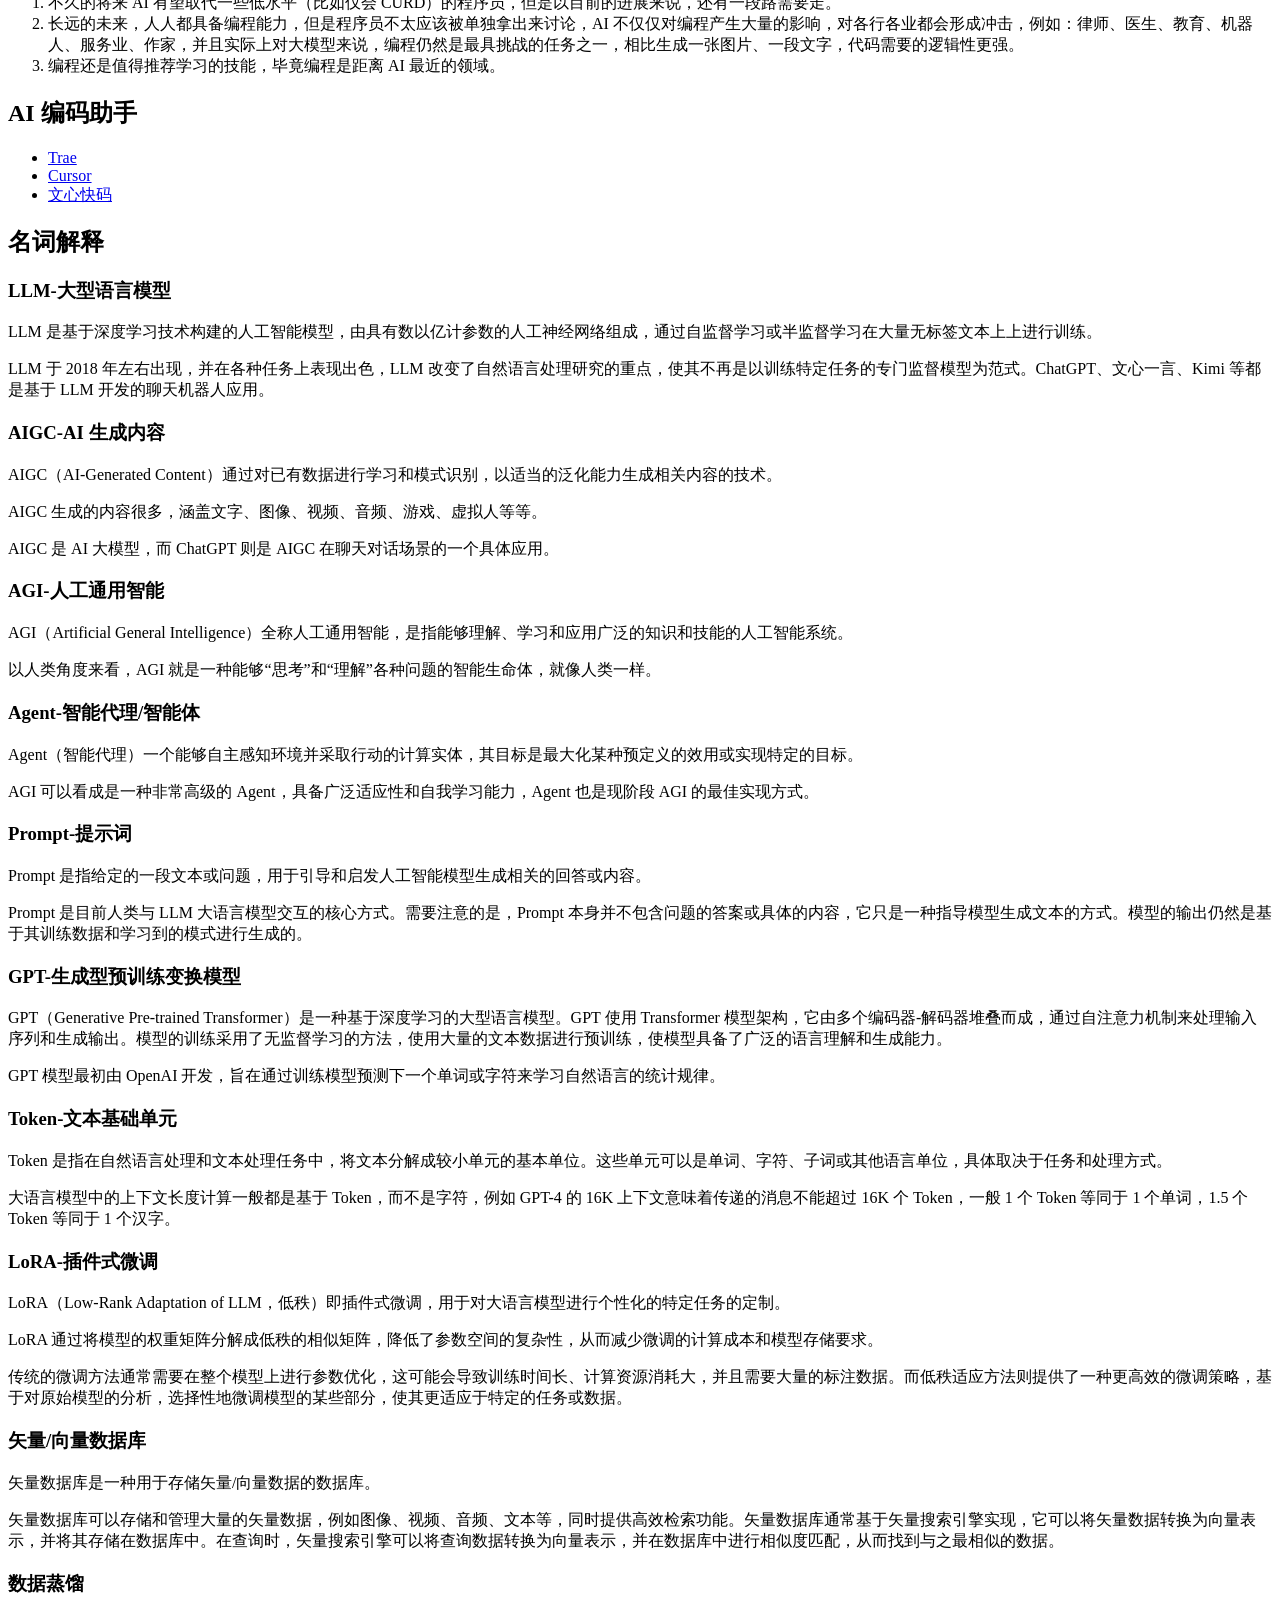
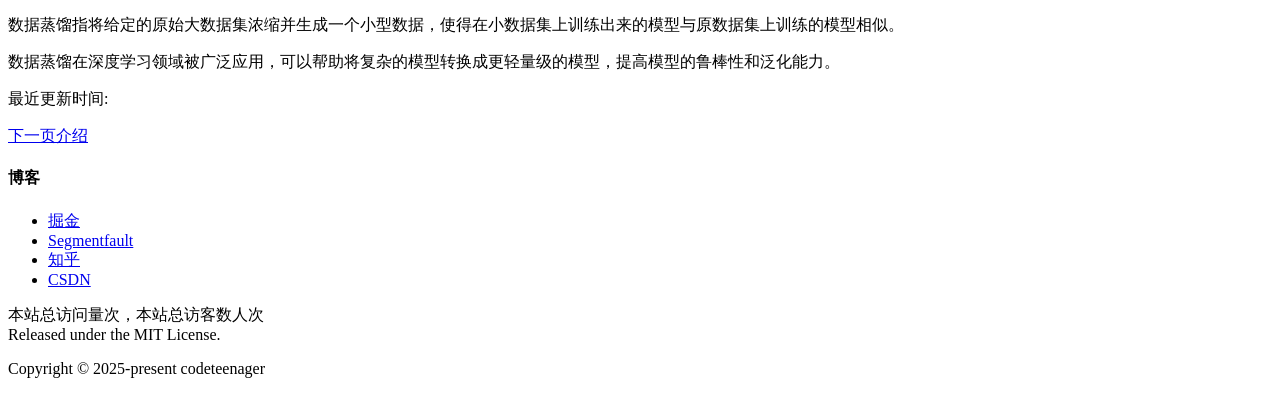
==== commit c29d87ff: "Deploying to gh-pages from  @ d7eab6e8b458564e1a98711d138ce892451b36fb 🚀" ====
--- a/guide/index.html
+++ b/guide/index.html
@@ -7,11 +7,11 @@
     <meta name="description" content="AI开发指南">
     <link rel="preload stylesheet" href="/docs/assets/style.d307efa9.css" as="style">
     
-    <script type="module" src="/docs/assets/app.c7689773.js"></script>
+    <script type="module" src="/docs/assets/app.328faa26.js"></script>
     <link rel="preload" href="/docs/assets/inter-roman-latin.2ed14f66.woff2" as="font" type="font/woff2" crossorigin="">
     <link rel="modulepreload" href="/docs/assets/chunks/framework.d680e671.js">
-    <link rel="modulepreload" href="/docs/assets/chunks/theme.af31222c.js">
-    <link rel="modulepreload" href="/docs/assets/guide_index.md.867c8b36.lean.js">
+    <link rel="modulepreload" href="/docs/assets/chunks/theme.fec8199e.js">
+    <link rel="modulepreload" href="/docs/assets/guide_index.md.208d364e.lean.js">
     <link rel="icon" href="/favicon.ico">
     <script charset="utf-8" async src="//busuanzi.ibruce.info/busuanzi/2.3/busuanzi.pure.mini.js"></script>
     <script charset="utf-8" async src="https://readmore.openwrite.cn/js/readmore.js"></script>
@@ -19,8 +19,8 @@
     <script id="check-mac-os">document.documentElement.classList.toggle("mac",/Mac|iPhone|iPod|iPad/i.test(navigator.platform));</script>
   </head>
   <body>
-    <div id="app"><div class="Layout" data-v-5a346dfe><!--[--><!--]--><!--[--><span tabindex="-1" data-v-0f60ec36></span><a href="#VPContent" class="VPSkipLink visually-hidden" data-v-0f60ec36> Skip to content </a><!--]--><!----><header class="VPNav" data-v-5a346dfe data-v-ae24b3ad><div class="VPNavBar" data-v-ae24b3ad data-v-a0fd61f4><div class="container" data-v-a0fd61f4><div class="title" data-v-a0fd61f4><div class="VPNavBarTitle has-sidebar" data-v-a0fd61f4 data-v-86d1bed8><a class="title" href="/docs/" data-v-86d1bed8><!--[--><!--]--><!----><!--[-->AI开发指南<!--]--><!--[--><!--]--></a></div></div><div class="content" data-v-a0fd61f4><div class="curtain" data-v-a0fd61f4></div><div class="content-body" data-v-a0fd61f4><!--[--><!--]--><div class="VPNavBarSearch search" data-v-a0fd61f4><!--[--><!----><div id="local-search"><button type="button" class="DocSearch DocSearch-Button" aria-label="搜索"><span class="DocSearch-Button-Container"><svg class="DocSearch-Search-Icon" width="20" height="20" viewBox="0 0 20 20" aria-label="search icon"><path d="M14.386 14.386l4.0877 4.0877-4.0877-4.0877c-2.9418 2.9419-7.7115 2.9419-10.6533 0-2.9419-2.9418-2.9419-7.7115 0-10.6533 2.9418-2.9419 7.7115-2.9419 10.6533 0 2.9419 2.9418 2.9419 7.7115 0 10.6533z" stroke="currentColor" fill="none" fill-rule="evenodd" stroke-linecap="round" stroke-linejoin="round"></path></svg><span class="DocSearch-Button-Placeholder">搜索</span></span><span class="DocSearch-Button-Keys"><kbd class="DocSearch-Button-Key"></kbd><kbd class="DocSearch-Button-Key">K</kbd></span></button></div><!--]--></div><nav aria-labelledby="main-nav-aria-label" class="VPNavBarMenu menu" data-v-a0fd61f4 data-v-7f418b0f><span id="main-nav-aria-label" class="visually-hidden" data-v-7f418b0f>Main Navigation</span><!--[--><!--[--><a class="VPLink link VPNavBarMenuLink" href="/docs/guide/index.html" tabindex="0" data-v-7f418b0f data-v-42ef59de><!--[--><span data-v-42ef59de>指南</span><!--]--></a><!--]--><!--]--></nav><!----><div class="VPNavBarAppearance appearance" data-v-a0fd61f4 data-v-e6aabb21><button class="VPSwitch VPSwitchAppearance" type="button" role="switch" title="toggle dark mode" aria-checked="false" data-v-e6aabb21 data-v-ce54a7d1 data-v-b1685198><span class="check" data-v-b1685198><span class="icon" data-v-b1685198><!--[--><svg xmlns="http://www.w3.org/2000/svg" aria-hidden="true" focusable="false" viewbox="0 0 24 24" class="sun" data-v-ce54a7d1><path d="M12,18c-3.3,0-6-2.7-6-6s2.7-6,6-6s6,2.7,6,6S15.3,18,12,18zM12,8c-2.2,0-4,1.8-4,4c0,2.2,1.8,4,4,4c2.2,0,4-1.8,4-4C16,9.8,14.2,8,12,8z"></path><path d="M12,4c-0.6,0-1-0.4-1-1V1c0-0.6,0.4-1,1-1s1,0.4,1,1v2C13,3.6,12.6,4,12,4z"></path><path d="M12,24c-0.6,0-1-0.4-1-1v-2c0-0.6,0.4-1,1-1s1,0.4,1,1v2C13,23.6,12.6,24,12,24z"></path><path d="M5.6,6.6c-0.3,0-0.5-0.1-0.7-0.3L3.5,4.9c-0.4-0.4-0.4-1,0-1.4s1-0.4,1.4,0l1.4,1.4c0.4,0.4,0.4,1,0,1.4C6.2,6.5,5.9,6.6,5.6,6.6z"></path><path d="M19.8,20.8c-0.3,0-0.5-0.1-0.7-0.3l-1.4-1.4c-0.4-0.4-0.4-1,0-1.4s1-0.4,1.4,0l1.4,1.4c0.4,0.4,0.4,1,0,1.4C20.3,20.7,20,20.8,19.8,20.8z"></path><path d="M3,13H1c-0.6,0-1-0.4-1-1s0.4-1,1-1h2c0.6,0,1,0.4,1,1S3.6,13,3,13z"></path><path d="M23,13h-2c-0.6,0-1-0.4-1-1s0.4-1,1-1h2c0.6,0,1,0.4,1,1S23.6,13,23,13z"></path><path d="M4.2,20.8c-0.3,0-0.5-0.1-0.7-0.3c-0.4-0.4-0.4-1,0-1.4l1.4-1.4c0.4-0.4,1-0.4,1.4,0s0.4,1,0,1.4l-1.4,1.4C4.7,20.7,4.5,20.8,4.2,20.8z"></path><path d="M18.4,6.6c-0.3,0-0.5-0.1-0.7-0.3c-0.4-0.4-0.4-1,0-1.4l1.4-1.4c0.4-0.4,1-0.4,1.4,0s0.4,1,0,1.4l-1.4,1.4C18.9,6.5,18.6,6.6,18.4,6.6z"></path></svg><svg xmlns="http://www.w3.org/2000/svg" aria-hidden="true" focusable="false" viewbox="0 0 24 24" class="moon" data-v-ce54a7d1><path d="M12.1,22c-0.3,0-0.6,0-0.9,0c-5.5-0.5-9.5-5.4-9-10.9c0.4-4.8,4.2-8.6,9-9c0.4,0,0.8,0.2,1,0.5c0.2,0.3,0.2,0.8-0.1,1.1c-2,2.7-1.4,6.4,1.3,8.4c2.1,1.6,5,1.6,7.1,0c0.3-0.2,0.7-0.3,1.1-0.1c0.3,0.2,0.5,0.6,0.5,1c-0.2,2.7-1.5,5.1-3.6,6.8C16.6,21.2,14.4,22,12.1,22zM9.3,4.4c-2.9,1-5,3.6-5.2,6.8c-0.4,4.4,2.8,8.3,7.2,8.7c2.1,0.2,4.2-0.4,5.8-1.8c1.1-0.9,1.9-2.1,2.4-3.4c-2.5,0.9-5.3,0.5-7.5-1.1C9.2,11.4,8.1,7.7,9.3,4.4z"></path></svg><!--]--></span></span></button></div><div class="VPSocialLinks VPNavBarSocialLinks social-links" data-v-a0fd61f4 data-v-0394ad82 data-v-7bc22406><!--[--><a class="VPSocialLink no-icon" href="https://github.com/codeteenager/FE" aria-label="github" target="_blank" rel="noopener" data-v-7bc22406 data-v-f80f8133><svg role="img" viewBox="0 0 24 24" xmlns="http://www.w3.org/2000/svg"><title>GitHub</title><path d="M12 .297c-6.63 0-12 5.373-12 12 0 5.303 3.438 9.8 8.205 11.385.6.113.82-.258.82-.577 0-.285-.01-1.04-.015-2.04-3.338.724-4.042-1.61-4.042-1.61C4.422 18.07 3.633 17.7 3.633 17.7c-1.087-.744.084-.729.084-.729 1.205.084 1.838 1.236 1.838 1.236 1.07 1.835 2.809 1.305 3.495.998.108-.776.417-1.305.76-1.605-2.665-.3-5.466-1.332-5.466-5.93 0-1.31.465-2.38 1.235-3.22-.135-.303-.54-1.523.105-3.176 0 0 1.005-.322 3.3 1.23.96-.267 1.98-.399 3-.405 1.02.006 2.04.138 3 .405 2.28-1.552 3.285-1.23 3.285-1.23.645 1.653.24 2.873.12 3.176.765.84 1.23 1.91 1.23 3.22 0 4.61-2.805 5.625-5.475 5.92.42.36.81 1.096.81 2.22 0 1.606-.015 2.896-.015 3.286 0 .315.21.69.825.57C20.565 22.092 24 17.592 24 12.297c0-6.627-5.373-12-12-12"/></svg></a><!--]--></div><div class="VPFlyout VPNavBarExtra extra" data-v-a0fd61f4 data-v-40855f84 data-v-9c007e85><button type="button" class="button" aria-haspopup="true" aria-expanded="false" aria-label="extra navigation" data-v-9c007e85><svg xmlns="http://www.w3.org/2000/svg" aria-hidden="true" focusable="false" viewbox="0 0 24 24" class="icon" data-v-9c007e85><circle cx="12" cy="12" r="2"></circle><circle cx="19" cy="12" r="2"></circle><circle cx="5" cy="12" r="2"></circle></svg></button><div class="menu" data-v-9c007e85><div class="VPMenu" data-v-9c007e85 data-v-e7ea1737><!----><!--[--><!--[--><!----><div class="group" data-v-40855f84><div class="item appearance" data-v-40855f84><p class="label" data-v-40855f84>外观</p><div class="appearance-action" data-v-40855f84><button class="VPSwitch VPSwitchAppearance" type="button" role="switch" title="toggle dark mode" aria-checked="false" data-v-40855f84 data-v-ce54a7d1 data-v-b1685198><span class="check" data-v-b1685198><span class="icon" data-v-b1685198><!--[--><svg xmlns="http://www.w3.org/2000/svg" aria-hidden="true" focusable="false" viewbox="0 0 24 24" class="sun" data-v-ce54a7d1><path d="M12,18c-3.3,0-6-2.7-6-6s2.7-6,6-6s6,2.7,6,6S15.3,18,12,18zM12,8c-2.2,0-4,1.8-4,4c0,2.2,1.8,4,4,4c2.2,0,4-1.8,4-4C16,9.8,14.2,8,12,8z"></path><path d="M12,4c-0.6,0-1-0.4-1-1V1c0-0.6,0.4-1,1-1s1,0.4,1,1v2C13,3.6,12.6,4,12,4z"></path><path d="M12,24c-0.6,0-1-0.4-1-1v-2c0-0.6,0.4-1,1-1s1,0.4,1,1v2C13,23.6,12.6,24,12,24z"></path><path d="M5.6,6.6c-0.3,0-0.5-0.1-0.7-0.3L3.5,4.9c-0.4-0.4-0.4-1,0-1.4s1-0.4,1.4,0l1.4,1.4c0.4,0.4,0.4,1,0,1.4C6.2,6.5,5.9,6.6,5.6,6.6z"></path><path d="M19.8,20.8c-0.3,0-0.5-0.1-0.7-0.3l-1.4-1.4c-0.4-0.4-0.4-1,0-1.4s1-0.4,1.4,0l1.4,1.4c0.4,0.4,0.4,1,0,1.4C20.3,20.7,20,20.8,19.8,20.8z"></path><path d="M3,13H1c-0.6,0-1-0.4-1-1s0.4-1,1-1h2c0.6,0,1,0.4,1,1S3.6,13,3,13z"></path><path d="M23,13h-2c-0.6,0-1-0.4-1-1s0.4-1,1-1h2c0.6,0,1,0.4,1,1S23.6,13,23,13z"></path><path d="M4.2,20.8c-0.3,0-0.5-0.1-0.7-0.3c-0.4-0.4-0.4-1,0-1.4l1.4-1.4c0.4-0.4,1-0.4,1.4,0s0.4,1,0,1.4l-1.4,1.4C4.7,20.7,4.5,20.8,4.2,20.8z"></path><path d="M18.4,6.6c-0.3,0-0.5-0.1-0.7-0.3c-0.4-0.4-0.4-1,0-1.4l1.4-1.4c0.4-0.4,1-0.4,1.4,0s0.4,1,0,1.4l-1.4,1.4C18.9,6.5,18.6,6.6,18.4,6.6z"></path></svg><svg xmlns="http://www.w3.org/2000/svg" aria-hidden="true" focusable="false" viewbox="0 0 24 24" class="moon" data-v-ce54a7d1><path d="M12.1,22c-0.3,0-0.6,0-0.9,0c-5.5-0.5-9.5-5.4-9-10.9c0.4-4.8,4.2-8.6,9-9c0.4,0,0.8,0.2,1,0.5c0.2,0.3,0.2,0.8-0.1,1.1c-2,2.7-1.4,6.4,1.3,8.4c2.1,1.6,5,1.6,7.1,0c0.3-0.2,0.7-0.3,1.1-0.1c0.3,0.2,0.5,0.6,0.5,1c-0.2,2.7-1.5,5.1-3.6,6.8C16.6,21.2,14.4,22,12.1,22zM9.3,4.4c-2.9,1-5,3.6-5.2,6.8c-0.4,4.4,2.8,8.3,7.2,8.7c2.1,0.2,4.2-0.4,5.8-1.8c1.1-0.9,1.9-2.1,2.4-3.4c-2.5,0.9-5.3,0.5-7.5-1.1C9.2,11.4,8.1,7.7,9.3,4.4z"></path></svg><!--]--></span></span></button></div></div></div><div class="group" data-v-40855f84><div class="item social-links" data-v-40855f84><div class="VPSocialLinks social-links-list" data-v-40855f84 data-v-7bc22406><!--[--><a class="VPSocialLink no-icon" href="https://github.com/codeteenager/FE" aria-label="github" target="_blank" rel="noopener" data-v-7bc22406 data-v-f80f8133><svg role="img" viewBox="0 0 24 24" xmlns="http://www.w3.org/2000/svg"><title>GitHub</title><path d="M12 .297c-6.63 0-12 5.373-12 12 0 5.303 3.438 9.8 8.205 11.385.6.113.82-.258.82-.577 0-.285-.01-1.04-.015-2.04-3.338.724-4.042-1.61-4.042-1.61C4.422 18.07 3.633 17.7 3.633 17.7c-1.087-.744.084-.729.084-.729 1.205.084 1.838 1.236 1.838 1.236 1.07 1.835 2.809 1.305 3.495.998.108-.776.417-1.305.76-1.605-2.665-.3-5.466-1.332-5.466-5.93 0-1.31.465-2.38 1.235-3.22-.135-.303-.54-1.523.105-3.176 0 0 1.005-.322 3.3 1.23.96-.267 1.98-.399 3-.405 1.02.006 2.04.138 3 .405 2.28-1.552 3.285-1.23 3.285-1.23.645 1.653.24 2.873.12 3.176.765.84 1.23 1.91 1.23 3.22 0 4.61-2.805 5.625-5.475 5.92.42.36.81 1.096.81 2.22 0 1.606-.015 2.896-.015 3.286 0 .315.21.69.825.57C20.565 22.092 24 17.592 24 12.297c0-6.627-5.373-12-12-12"/></svg></a><!--]--></div></div></div><!--]--><!--]--></div></div></div><!--[--><!--[--><!--[--><div class="VPSocialLinks VPNavBarSocialLinks social-links" data-v-3c843f7c><a class="VPSocialLink app" aria-label="weixin" data-v-3c843f7c><svg t="1701186907114" class="icon" viewBox="0 0 1024 1024" version="1.1" xmlns="http://www.w3.org/2000/svg" p-id="17908" width="48" height="48" data-v-3c843f7c><path d="M347.729118 353.0242c-16.487119 0-29.776737 13.389539-29.776737 29.776737S331.241998 412.677596 347.729118 412.677596s29.776737-13.389539 29.776737-29.776737-13.289617-29.876659-29.776737-29.876659zM577.749415 511.800156c-13.689305 0-24.880562 11.091335-24.880563 24.880562 0 13.689305 11.091335 24.880562 24.880563 24.880562 13.689305 0 24.880562-11.191257 24.880562-24.880562s-11.191257-24.880562-24.880562-24.880562zM500.909446 412.677596c16.487119 0 29.776737-13.389539 29.776737-29.776737s-13.389539-29.776737-29.776737-29.776737c-16.487119 0-29.776737 13.389539-29.776737 29.776737s13.289617 29.776737 29.776737 29.776737zM698.455113 511.600312c-13.689305 0-24.880562 11.091335-24.880562 24.880562 0 13.689305 11.091335 24.880562 24.880562 24.880562 13.689305 0 24.880562-11.091335 24.880562-24.880562-0.099922-13.689305-11.191257-24.880562-24.880562-24.880562z" fill="#00C800" p-id="17909" data-v-3c843f7c></path><path d="M511.601093 0.799375C229.12178 0.799375 0.000781 229.820453 0.000781 512.399688s229.021077 511.600312 511.600312 511.600312 511.600312-229.021077 511.600312-511.600312S794.180328 0.799375 511.601093 0.799375z m-90.229508 634.504294c-27.37861 0-49.361436-5.595628-76.839969-10.991413l-76.640125 38.469945 21.882904-65.948477c-54.957065-38.370023-87.73146-87.831382-87.73146-148.084309 0-104.318501 98.722873-186.554254 219.32865-186.554255 107.815769 0 202.34192 65.648712 221.327088 153.979703-6.994536-0.799375-13.989071-1.298985-21.083529-1.298985-104.118657 0-186.454333 77.739266-186.454332 173.564403 0 15.98751 2.498048 31.275566 6.794692 45.964091-6.794692 0.599532-13.689305 0.899297-20.583919 0.899297z m323.547228 76.839969l16.48712 54.757221-60.153006-32.874317c-21.882904 5.495706-43.965652 10.991413-65.848555 10.991413-104.318501 0-186.554254-71.344262-186.554255-159.175644 0-87.631538 82.135831-159.175644 186.554255-159.175644 98.523029 0 186.254489 71.444184 186.254488 159.175644 0.099922 49.461358-32.774395 93.227166-76.740047 126.301327z" fill="#00C800" p-id="17910" data-v-3c843f7c></path></svg><div class="qrcode" data-v-3c843f7c><img class="icon" src="/docs/weixin.jpg" data-v-3c843f7c><span data-v-3c843f7c>微信公众号</span></div></a></div><!--]--><!--]--><!--]--><button type="button" class="VPNavBarHamburger hamburger" aria-label="mobile navigation" aria-expanded="false" aria-controls="VPNavScreen" data-v-a0fd61f4 data-v-e5dd9c1c><span class="container" data-v-e5dd9c1c><span class="top" data-v-e5dd9c1c></span><span class="middle" data-v-e5dd9c1c></span><span class="bottom" data-v-e5dd9c1c></span></span></button></div></div></div></div><!----></header><div class="VPLocalNav reached-top" data-v-5a346dfe data-v-79c8c1df><button class="menu" aria-expanded="false" aria-controls="VPSidebarNav" data-v-79c8c1df><svg xmlns="http://www.w3.org/2000/svg" aria-hidden="true" focusable="false" viewbox="0 0 24 24" class="menu-icon" data-v-79c8c1df><path d="M17,11H3c-0.6,0-1-0.4-1-1s0.4-1,1-1h14c0.6,0,1,0.4,1,1S17.6,11,17,11z"></path><path d="M21,7H3C2.4,7,2,6.6,2,6s0.4-1,1-1h18c0.6,0,1,0.4,1,1S21.6,7,21,7z"></path><path d="M21,15H3c-0.6,0-1-0.4-1-1s0.4-1,1-1h18c0.6,0,1,0.4,1,1S21.6,15,21,15z"></path><path d="M17,19H3c-0.6,0-1-0.4-1-1s0.4-1,1-1h14c0.6,0,1,0.4,1,1S17.6,19,17,19z"></path></svg><span class="menu-text" data-v-79c8c1df>菜单</span></button><div class="VPLocalNavOutlineDropdown" style="--vp-vh:0px;" data-v-79c8c1df data-v-1c15a60a><button data-v-1c15a60a>返回顶部</button><!----></div></div><aside class="VPSidebar" data-v-5a346dfe data-v-b00e2fdd><div class="curtain" data-v-b00e2fdd></div><nav class="nav" id="VPSidebarNav" aria-labelledby="sidebar-aria-label" tabindex="-1" data-v-b00e2fdd><span class="visually-hidden" id="sidebar-aria-label" data-v-b00e2fdd> Sidebar Navigation </span><!--[--><!--]--><!--[--><div class="group" data-v-b00e2fdd><section class="VPSidebarItem level-0" data-v-b00e2fdd data-v-e31bd47b><div class="item" role="button" tabindex="0" data-v-e31bd47b><div class="indicator" data-v-e31bd47b></div><h2 class="text" data-v-e31bd47b>AI开发</h2><!----></div><div class="items" data-v-e31bd47b><!--[--><div class="VPSidebarItem level-1 is-link" data-v-e31bd47b data-v-e31bd47b><div class="item" data-v-e31bd47b><div class="indicator" data-v-e31bd47b></div><a class="VPLink link link" href="/docs/guide/index.html" data-v-e31bd47b><!--[--><p class="text" data-v-e31bd47b>介绍</p><!--]--></a><!----></div><!----></div><!--]--></div></section></div><!--]--><!--[--><!--]--></nav></aside><div class="VPContent has-sidebar" id="VPContent" data-v-5a346dfe data-v-669faec9><div class="VPDoc has-sidebar has-aside" data-v-669faec9 data-v-6b87e69f><!--[--><!--]--><div class="container" data-v-6b87e69f><div class="aside" data-v-6b87e69f><div class="aside-curtain" data-v-6b87e69f></div><div class="aside-container" data-v-6b87e69f><div class="aside-content" data-v-6b87e69f><div class="VPDocAside" data-v-6b87e69f data-v-3f215769><!--[--><!--]--><!--[--><!--]--><div class="VPDocAsideOutline" role="navigation" data-v-3f215769 data-v-d330b1bb><div class="content" data-v-d330b1bb><div class="outline-marker" data-v-d330b1bb></div><div class="outline-title" role="heading" aria-level="2" data-v-d330b1bb>在本页面</div><nav aria-labelledby="doc-outline-aria-label" data-v-d330b1bb><span class="visually-hidden" id="doc-outline-aria-label" data-v-d330b1bb> Table of Contents for current page </span><ul class="root" data-v-d330b1bb data-v-d0ee3533><!--[--><!--]--></ul></nav></div></div><!--[--><!--]--><div class="spacer" data-v-3f215769></div><!--[--><!--]--><!----><!--[--><!--]--><!--[--><!--[--><!--[--><!--[--><div class="content" data-v-0fdd4fd7><img class="icon" src="/docs/weixin.jpg" data-v-0fdd4fd7><span class="text" data-v-0fdd4fd7>微信公众号</span></div><!--]--><!--]--><!--]--><!--]--></div></div></div></div><div class="content" data-v-6b87e69f><div class="content-container" data-v-6b87e69f><!--[--><!--]--><!----><main class="main" data-v-6b87e69f><div style="position:relative;" class="vp-doc _docs_guide_" data-v-6b87e69f><div><h1 id="概述" tabindex="-1">概述 <a class="header-anchor" href="#概述" aria-label="Permalink to &quot;概述&quot;">​</a></h1></div></div></main><footer class="VPDocFooter" data-v-6b87e69f data-v-ef5dee53><!--[--><!--]--><div class="edit-info" data-v-ef5dee53><!----><div class="last-updated" data-v-ef5dee53><p class="VPLastUpdated" data-v-ef5dee53 data-v-7e05ebdb>最近更新时间: <time datetime="2025-04-19T11:44:48.000Z" data-v-7e05ebdb></time></p></div></div><nav class="prev-next" data-v-ef5dee53><div class="pager" data-v-ef5dee53><!----></div><div class="pager" data-v-ef5dee53><a class="pager-link next" href="/docs/guide/index.html" data-v-ef5dee53><span class="desc" data-v-ef5dee53>下一页</span><span class="title" data-v-ef5dee53>介绍</span></a></div></nav></footer><!--[--><!--[--><!--[--><section id="sitemap"><div class="container"><!--[--><div class="sitemap-col"><h4>博客</h4><ul><!--[--><li><a class="vp-link" href="https://juejin.cn/user/571401777718408" target="_blank">掘金</a></li><li><a class="vp-link" href="https://segmentfault.com/u/codeteenager" target="_blank">Segmentfault</a></li><li><a class="vp-link" href="https://www.zhihu.com/people/codeteenager" target="_blank">知乎</a></li><li><a class="vp-link" href="https://blog.csdn.net/codeteenager" target="_blank">CSDN</a></li><!--]--></ul></div><!--]--></div></section><!--]--><!--]--><!--]--></div></div></div><!--[--><!--]--></div></div><footer class="VPFooter has-sidebar" data-v-5a346dfe data-v-e03eb2e1><div class="container" data-v-e03eb2e1><p class="message" data-v-e03eb2e1><span id="busuanzi_container_site_pv">本站总访问量<span id="busuanzi_value_site_pv"></span>次，本站总访客数<span id="busuanzi_value_site_uv"></span>人次</span><br/>Released under the MIT License.</p><p class="copyright" data-v-e03eb2e1>Copyright © 2025-present codeteenager</p></div></footer><!--[--><!--]--></div></div>
-    <script>window.__VP_HASH_MAP__=JSON.parse("{\"index.md\":\"15b6eaf3\",\"guide_index.md\":\"867c8b36\"}");window.__VP_SITE_DATA__=JSON.parse("{\"lang\":\"en-US\",\"dir\":\"ltr\",\"title\":\"AI开发指南\",\"description\":\"AI开发指南\",\"base\":\"/docs/\",\"head\":[],\"appearance\":true,\"themeConfig\":{\"returnToTopLabel\":\"返回顶部\",\"darkModeSwitchLabel\":\"外观\",\"sidebarMenuLabel\":\"菜单\",\"search\":{\"provider\":\"local\",\"options\":{\"translations\":{\"button\":{\"buttonText\":\"搜索\",\"buttonAriaLabel\":\"搜索\"},\"modal\":{\"noResultsText\":\"无法找到相关结果\",\"resetButtonTitle\":\"清除查询条件\",\"footer\":{\"selectText\":\"选择\",\"navigateText\":\"切换\"}}}}},\"outlineBadges\":true,\"outlineTitle\":\"在本页面\",\"lastUpdatedText\":\"最近更新时间\",\"nav\":[{\"text\":\"指南\",\"link\":\"/guide/index\"}],\"footer\":{\"message\":\"<span id=\\\"busuanzi_container_site_pv\\\">本站总访问量<span id=\\\"busuanzi_value_site_pv\\\"></span>次，本站总访客数<span id=\\\"busuanzi_value_site_uv\\\"></span>人次</span><br/>Released under the MIT License.\",\"copyright\":\"Copyright © 2025-present codeteenager\"},\"socialLinks\":[{\"icon\":\"github\",\"link\":\"https://github.com/codeteenager/FE\"}],\"sidebar\":{\"/guide/\":[{\"text\":\"AI开发\",\"items\":[{\"text\":\"介绍\",\"link\":\"/guide/index\"}]}]},\"docFooter\":{\"prev\":\"上一页\",\"next\":\"下一页\"}},\"locales\":{},\"scrollOffset\":90,\"cleanUrls\":false}");</script>
+    <div id="app"><div class="Layout" data-v-5a346dfe><!--[--><!--]--><!--[--><span tabindex="-1" data-v-0f60ec36></span><a href="#VPContent" class="VPSkipLink visually-hidden" data-v-0f60ec36> Skip to content </a><!--]--><!----><header class="VPNav" data-v-5a346dfe data-v-ae24b3ad><div class="VPNavBar" data-v-ae24b3ad data-v-a0fd61f4><div class="container" data-v-a0fd61f4><div class="title" data-v-a0fd61f4><div class="VPNavBarTitle has-sidebar" data-v-a0fd61f4 data-v-86d1bed8><a class="title" href="/docs/" data-v-86d1bed8><!--[--><!--]--><!----><!--[-->AI开发指南<!--]--><!--[--><!--]--></a></div></div><div class="content" data-v-a0fd61f4><div class="curtain" data-v-a0fd61f4></div><div class="content-body" data-v-a0fd61f4><!--[--><!--]--><div class="VPNavBarSearch search" data-v-a0fd61f4><!--[--><!----><div id="local-search"><button type="button" class="DocSearch DocSearch-Button" aria-label="搜索"><span class="DocSearch-Button-Container"><svg class="DocSearch-Search-Icon" width="20" height="20" viewBox="0 0 20 20" aria-label="search icon"><path d="M14.386 14.386l4.0877 4.0877-4.0877-4.0877c-2.9418 2.9419-7.7115 2.9419-10.6533 0-2.9419-2.9418-2.9419-7.7115 0-10.6533 2.9418-2.9419 7.7115-2.9419 10.6533 0 2.9419 2.9418 2.9419 7.7115 0 10.6533z" stroke="currentColor" fill="none" fill-rule="evenodd" stroke-linecap="round" stroke-linejoin="round"></path></svg><span class="DocSearch-Button-Placeholder">搜索</span></span><span class="DocSearch-Button-Keys"><kbd class="DocSearch-Button-Key"></kbd><kbd class="DocSearch-Button-Key">K</kbd></span></button></div><!--]--></div><nav aria-labelledby="main-nav-aria-label" class="VPNavBarMenu menu" data-v-a0fd61f4 data-v-7f418b0f><span id="main-nav-aria-label" class="visually-hidden" data-v-7f418b0f>Main Navigation</span><!--[--><!--[--><a class="VPLink link VPNavBarMenuLink" href="/docs/guide/index.html" tabindex="0" data-v-7f418b0f data-v-42ef59de><!--[--><span data-v-42ef59de>指南</span><!--]--></a><!--]--><!--]--></nav><!----><div class="VPNavBarAppearance appearance" data-v-a0fd61f4 data-v-e6aabb21><button class="VPSwitch VPSwitchAppearance" type="button" role="switch" title="toggle dark mode" aria-checked="false" data-v-e6aabb21 data-v-ce54a7d1 data-v-b1685198><span class="check" data-v-b1685198><span class="icon" data-v-b1685198><!--[--><svg xmlns="http://www.w3.org/2000/svg" aria-hidden="true" focusable="false" viewbox="0 0 24 24" class="sun" data-v-ce54a7d1><path d="M12,18c-3.3,0-6-2.7-6-6s2.7-6,6-6s6,2.7,6,6S15.3,18,12,18zM12,8c-2.2,0-4,1.8-4,4c0,2.2,1.8,4,4,4c2.2,0,4-1.8,4-4C16,9.8,14.2,8,12,8z"></path><path d="M12,4c-0.6,0-1-0.4-1-1V1c0-0.6,0.4-1,1-1s1,0.4,1,1v2C13,3.6,12.6,4,12,4z"></path><path d="M12,24c-0.6,0-1-0.4-1-1v-2c0-0.6,0.4-1,1-1s1,0.4,1,1v2C13,23.6,12.6,24,12,24z"></path><path d="M5.6,6.6c-0.3,0-0.5-0.1-0.7-0.3L3.5,4.9c-0.4-0.4-0.4-1,0-1.4s1-0.4,1.4,0l1.4,1.4c0.4,0.4,0.4,1,0,1.4C6.2,6.5,5.9,6.6,5.6,6.6z"></path><path d="M19.8,20.8c-0.3,0-0.5-0.1-0.7-0.3l-1.4-1.4c-0.4-0.4-0.4-1,0-1.4s1-0.4,1.4,0l1.4,1.4c0.4,0.4,0.4,1,0,1.4C20.3,20.7,20,20.8,19.8,20.8z"></path><path d="M3,13H1c-0.6,0-1-0.4-1-1s0.4-1,1-1h2c0.6,0,1,0.4,1,1S3.6,13,3,13z"></path><path d="M23,13h-2c-0.6,0-1-0.4-1-1s0.4-1,1-1h2c0.6,0,1,0.4,1,1S23.6,13,23,13z"></path><path d="M4.2,20.8c-0.3,0-0.5-0.1-0.7-0.3c-0.4-0.4-0.4-1,0-1.4l1.4-1.4c0.4-0.4,1-0.4,1.4,0s0.4,1,0,1.4l-1.4,1.4C4.7,20.7,4.5,20.8,4.2,20.8z"></path><path d="M18.4,6.6c-0.3,0-0.5-0.1-0.7-0.3c-0.4-0.4-0.4-1,0-1.4l1.4-1.4c0.4-0.4,1-0.4,1.4,0s0.4,1,0,1.4l-1.4,1.4C18.9,6.5,18.6,6.6,18.4,6.6z"></path></svg><svg xmlns="http://www.w3.org/2000/svg" aria-hidden="true" focusable="false" viewbox="0 0 24 24" class="moon" data-v-ce54a7d1><path d="M12.1,22c-0.3,0-0.6,0-0.9,0c-5.5-0.5-9.5-5.4-9-10.9c0.4-4.8,4.2-8.6,9-9c0.4,0,0.8,0.2,1,0.5c0.2,0.3,0.2,0.8-0.1,1.1c-2,2.7-1.4,6.4,1.3,8.4c2.1,1.6,5,1.6,7.1,0c0.3-0.2,0.7-0.3,1.1-0.1c0.3,0.2,0.5,0.6,0.5,1c-0.2,2.7-1.5,5.1-3.6,6.8C16.6,21.2,14.4,22,12.1,22zM9.3,4.4c-2.9,1-5,3.6-5.2,6.8c-0.4,4.4,2.8,8.3,7.2,8.7c2.1,0.2,4.2-0.4,5.8-1.8c1.1-0.9,1.9-2.1,2.4-3.4c-2.5,0.9-5.3,0.5-7.5-1.1C9.2,11.4,8.1,7.7,9.3,4.4z"></path></svg><!--]--></span></span></button></div><div class="VPSocialLinks VPNavBarSocialLinks social-links" data-v-a0fd61f4 data-v-0394ad82 data-v-7bc22406><!--[--><a class="VPSocialLink no-icon" href="https://github.com/codeteenager/FE" aria-label="github" target="_blank" rel="noopener" data-v-7bc22406 data-v-f80f8133><svg role="img" viewBox="0 0 24 24" xmlns="http://www.w3.org/2000/svg"><title>GitHub</title><path d="M12 .297c-6.63 0-12 5.373-12 12 0 5.303 3.438 9.8 8.205 11.385.6.113.82-.258.82-.577 0-.285-.01-1.04-.015-2.04-3.338.724-4.042-1.61-4.042-1.61C4.422 18.07 3.633 17.7 3.633 17.7c-1.087-.744.084-.729.084-.729 1.205.084 1.838 1.236 1.838 1.236 1.07 1.835 2.809 1.305 3.495.998.108-.776.417-1.305.76-1.605-2.665-.3-5.466-1.332-5.466-5.93 0-1.31.465-2.38 1.235-3.22-.135-.303-.54-1.523.105-3.176 0 0 1.005-.322 3.3 1.23.96-.267 1.98-.399 3-.405 1.02.006 2.04.138 3 .405 2.28-1.552 3.285-1.23 3.285-1.23.645 1.653.24 2.873.12 3.176.765.84 1.23 1.91 1.23 3.22 0 4.61-2.805 5.625-5.475 5.92.42.36.81 1.096.81 2.22 0 1.606-.015 2.896-.015 3.286 0 .315.21.69.825.57C20.565 22.092 24 17.592 24 12.297c0-6.627-5.373-12-12-12"/></svg></a><!--]--></div><div class="VPFlyout VPNavBarExtra extra" data-v-a0fd61f4 data-v-40855f84 data-v-9c007e85><button type="button" class="button" aria-haspopup="true" aria-expanded="false" aria-label="extra navigation" data-v-9c007e85><svg xmlns="http://www.w3.org/2000/svg" aria-hidden="true" focusable="false" viewbox="0 0 24 24" class="icon" data-v-9c007e85><circle cx="12" cy="12" r="2"></circle><circle cx="19" cy="12" r="2"></circle><circle cx="5" cy="12" r="2"></circle></svg></button><div class="menu" data-v-9c007e85><div class="VPMenu" data-v-9c007e85 data-v-e7ea1737><!----><!--[--><!--[--><!----><div class="group" data-v-40855f84><div class="item appearance" data-v-40855f84><p class="label" data-v-40855f84>外观</p><div class="appearance-action" data-v-40855f84><button class="VPSwitch VPSwitchAppearance" type="button" role="switch" title="toggle dark mode" aria-checked="false" data-v-40855f84 data-v-ce54a7d1 data-v-b1685198><span class="check" data-v-b1685198><span class="icon" data-v-b1685198><!--[--><svg xmlns="http://www.w3.org/2000/svg" aria-hidden="true" focusable="false" viewbox="0 0 24 24" class="sun" data-v-ce54a7d1><path d="M12,18c-3.3,0-6-2.7-6-6s2.7-6,6-6s6,2.7,6,6S15.3,18,12,18zM12,8c-2.2,0-4,1.8-4,4c0,2.2,1.8,4,4,4c2.2,0,4-1.8,4-4C16,9.8,14.2,8,12,8z"></path><path d="M12,4c-0.6,0-1-0.4-1-1V1c0-0.6,0.4-1,1-1s1,0.4,1,1v2C13,3.6,12.6,4,12,4z"></path><path d="M12,24c-0.6,0-1-0.4-1-1v-2c0-0.6,0.4-1,1-1s1,0.4,1,1v2C13,23.6,12.6,24,12,24z"></path><path d="M5.6,6.6c-0.3,0-0.5-0.1-0.7-0.3L3.5,4.9c-0.4-0.4-0.4-1,0-1.4s1-0.4,1.4,0l1.4,1.4c0.4,0.4,0.4,1,0,1.4C6.2,6.5,5.9,6.6,5.6,6.6z"></path><path d="M19.8,20.8c-0.3,0-0.5-0.1-0.7-0.3l-1.4-1.4c-0.4-0.4-0.4-1,0-1.4s1-0.4,1.4,0l1.4,1.4c0.4,0.4,0.4,1,0,1.4C20.3,20.7,20,20.8,19.8,20.8z"></path><path d="M3,13H1c-0.6,0-1-0.4-1-1s0.4-1,1-1h2c0.6,0,1,0.4,1,1S3.6,13,3,13z"></path><path d="M23,13h-2c-0.6,0-1-0.4-1-1s0.4-1,1-1h2c0.6,0,1,0.4,1,1S23.6,13,23,13z"></path><path d="M4.2,20.8c-0.3,0-0.5-0.1-0.7-0.3c-0.4-0.4-0.4-1,0-1.4l1.4-1.4c0.4-0.4,1-0.4,1.4,0s0.4,1,0,1.4l-1.4,1.4C4.7,20.7,4.5,20.8,4.2,20.8z"></path><path d="M18.4,6.6c-0.3,0-0.5-0.1-0.7-0.3c-0.4-0.4-0.4-1,0-1.4l1.4-1.4c0.4-0.4,1-0.4,1.4,0s0.4,1,0,1.4l-1.4,1.4C18.9,6.5,18.6,6.6,18.4,6.6z"></path></svg><svg xmlns="http://www.w3.org/2000/svg" aria-hidden="true" focusable="false" viewbox="0 0 24 24" class="moon" data-v-ce54a7d1><path d="M12.1,22c-0.3,0-0.6,0-0.9,0c-5.5-0.5-9.5-5.4-9-10.9c0.4-4.8,4.2-8.6,9-9c0.4,0,0.8,0.2,1,0.5c0.2,0.3,0.2,0.8-0.1,1.1c-2,2.7-1.4,6.4,1.3,8.4c2.1,1.6,5,1.6,7.1,0c0.3-0.2,0.7-0.3,1.1-0.1c0.3,0.2,0.5,0.6,0.5,1c-0.2,2.7-1.5,5.1-3.6,6.8C16.6,21.2,14.4,22,12.1,22zM9.3,4.4c-2.9,1-5,3.6-5.2,6.8c-0.4,4.4,2.8,8.3,7.2,8.7c2.1,0.2,4.2-0.4,5.8-1.8c1.1-0.9,1.9-2.1,2.4-3.4c-2.5,0.9-5.3,0.5-7.5-1.1C9.2,11.4,8.1,7.7,9.3,4.4z"></path></svg><!--]--></span></span></button></div></div></div><div class="group" data-v-40855f84><div class="item social-links" data-v-40855f84><div class="VPSocialLinks social-links-list" data-v-40855f84 data-v-7bc22406><!--[--><a class="VPSocialLink no-icon" href="https://github.com/codeteenager/FE" aria-label="github" target="_blank" rel="noopener" data-v-7bc22406 data-v-f80f8133><svg role="img" viewBox="0 0 24 24" xmlns="http://www.w3.org/2000/svg"><title>GitHub</title><path d="M12 .297c-6.63 0-12 5.373-12 12 0 5.303 3.438 9.8 8.205 11.385.6.113.82-.258.82-.577 0-.285-.01-1.04-.015-2.04-3.338.724-4.042-1.61-4.042-1.61C4.422 18.07 3.633 17.7 3.633 17.7c-1.087-.744.084-.729.084-.729 1.205.084 1.838 1.236 1.838 1.236 1.07 1.835 2.809 1.305 3.495.998.108-.776.417-1.305.76-1.605-2.665-.3-5.466-1.332-5.466-5.93 0-1.31.465-2.38 1.235-3.22-.135-.303-.54-1.523.105-3.176 0 0 1.005-.322 3.3 1.23.96-.267 1.98-.399 3-.405 1.02.006 2.04.138 3 .405 2.28-1.552 3.285-1.23 3.285-1.23.645 1.653.24 2.873.12 3.176.765.84 1.23 1.91 1.23 3.22 0 4.61-2.805 5.625-5.475 5.92.42.36.81 1.096.81 2.22 0 1.606-.015 2.896-.015 3.286 0 .315.21.69.825.57C20.565 22.092 24 17.592 24 12.297c0-6.627-5.373-12-12-12"/></svg></a><!--]--></div></div></div><!--]--><!--]--></div></div></div><!--[--><!--[--><!--[--><div class="VPSocialLinks VPNavBarSocialLinks social-links" data-v-3c843f7c><a class="VPSocialLink app" aria-label="weixin" data-v-3c843f7c><svg t="1701186907114" class="icon" viewBox="0 0 1024 1024" version="1.1" xmlns="http://www.w3.org/2000/svg" p-id="17908" width="48" height="48" data-v-3c843f7c><path d="M347.729118 353.0242c-16.487119 0-29.776737 13.389539-29.776737 29.776737S331.241998 412.677596 347.729118 412.677596s29.776737-13.389539 29.776737-29.776737-13.289617-29.876659-29.776737-29.876659zM577.749415 511.800156c-13.689305 0-24.880562 11.091335-24.880563 24.880562 0 13.689305 11.091335 24.880562 24.880563 24.880562 13.689305 0 24.880562-11.191257 24.880562-24.880562s-11.191257-24.880562-24.880562-24.880562zM500.909446 412.677596c16.487119 0 29.776737-13.389539 29.776737-29.776737s-13.389539-29.776737-29.776737-29.776737c-16.487119 0-29.776737 13.389539-29.776737 29.776737s13.289617 29.776737 29.776737 29.776737zM698.455113 511.600312c-13.689305 0-24.880562 11.091335-24.880562 24.880562 0 13.689305 11.091335 24.880562 24.880562 24.880562 13.689305 0 24.880562-11.091335 24.880562-24.880562-0.099922-13.689305-11.191257-24.880562-24.880562-24.880562z" fill="#00C800" p-id="17909" data-v-3c843f7c></path><path d="M511.601093 0.799375C229.12178 0.799375 0.000781 229.820453 0.000781 512.399688s229.021077 511.600312 511.600312 511.600312 511.600312-229.021077 511.600312-511.600312S794.180328 0.799375 511.601093 0.799375z m-90.229508 634.504294c-27.37861 0-49.361436-5.595628-76.839969-10.991413l-76.640125 38.469945 21.882904-65.948477c-54.957065-38.370023-87.73146-87.831382-87.73146-148.084309 0-104.318501 98.722873-186.554254 219.32865-186.554255 107.815769 0 202.34192 65.648712 221.327088 153.979703-6.994536-0.799375-13.989071-1.298985-21.083529-1.298985-104.118657 0-186.454333 77.739266-186.454332 173.564403 0 15.98751 2.498048 31.275566 6.794692 45.964091-6.794692 0.599532-13.689305 0.899297-20.583919 0.899297z m323.547228 76.839969l16.48712 54.757221-60.153006-32.874317c-21.882904 5.495706-43.965652 10.991413-65.848555 10.991413-104.318501 0-186.554254-71.344262-186.554255-159.175644 0-87.631538 82.135831-159.175644 186.554255-159.175644 98.523029 0 186.254489 71.444184 186.254488 159.175644 0.099922 49.461358-32.774395 93.227166-76.740047 126.301327z" fill="#00C800" p-id="17910" data-v-3c843f7c></path></svg><div class="qrcode" data-v-3c843f7c><img class="icon" src="/docs/weixin.jpg" data-v-3c843f7c><span data-v-3c843f7c>微信公众号</span></div></a></div><!--]--><!--]--><!--]--><button type="button" class="VPNavBarHamburger hamburger" aria-label="mobile navigation" aria-expanded="false" aria-controls="VPNavScreen" data-v-a0fd61f4 data-v-e5dd9c1c><span class="container" data-v-e5dd9c1c><span class="top" data-v-e5dd9c1c></span><span class="middle" data-v-e5dd9c1c></span><span class="bottom" data-v-e5dd9c1c></span></span></button></div></div></div></div><!----></header><div class="VPLocalNav reached-top" data-v-5a346dfe data-v-79c8c1df><button class="menu" aria-expanded="false" aria-controls="VPSidebarNav" data-v-79c8c1df><svg xmlns="http://www.w3.org/2000/svg" aria-hidden="true" focusable="false" viewbox="0 0 24 24" class="menu-icon" data-v-79c8c1df><path d="M17,11H3c-0.6,0-1-0.4-1-1s0.4-1,1-1h14c0.6,0,1,0.4,1,1S17.6,11,17,11z"></path><path d="M21,7H3C2.4,7,2,6.6,2,6s0.4-1,1-1h18c0.6,0,1,0.4,1,1S21.6,7,21,7z"></path><path d="M21,15H3c-0.6,0-1-0.4-1-1s0.4-1,1-1h18c0.6,0,1,0.4,1,1S21.6,15,21,15z"></path><path d="M17,19H3c-0.6,0-1-0.4-1-1s0.4-1,1-1h14c0.6,0,1,0.4,1,1S17.6,19,17,19z"></path></svg><span class="menu-text" data-v-79c8c1df>菜单</span></button><div class="VPLocalNavOutlineDropdown" style="--vp-vh:0px;" data-v-79c8c1df data-v-1c15a60a><button data-v-1c15a60a>返回顶部</button><!----></div></div><aside class="VPSidebar" data-v-5a346dfe data-v-b00e2fdd><div class="curtain" data-v-b00e2fdd></div><nav class="nav" id="VPSidebarNav" aria-labelledby="sidebar-aria-label" tabindex="-1" data-v-b00e2fdd><span class="visually-hidden" id="sidebar-aria-label" data-v-b00e2fdd> Sidebar Navigation </span><!--[--><!--]--><!--[--><div class="group" data-v-b00e2fdd><section class="VPSidebarItem level-0" data-v-b00e2fdd data-v-e31bd47b><div class="item" role="button" tabindex="0" data-v-e31bd47b><div class="indicator" data-v-e31bd47b></div><h2 class="text" data-v-e31bd47b>AI开发</h2><!----></div><div class="items" data-v-e31bd47b><!--[--><div class="VPSidebarItem level-1 is-link" data-v-e31bd47b data-v-e31bd47b><div class="item" data-v-e31bd47b><div class="indicator" data-v-e31bd47b></div><a class="VPLink link link" href="/docs/guide/index.html" data-v-e31bd47b><!--[--><p class="text" data-v-e31bd47b>介绍</p><!--]--></a><!----></div><!----></div><div class="VPSidebarItem level-1 is-link" data-v-e31bd47b data-v-e31bd47b><div class="item" data-v-e31bd47b><div class="indicator" data-v-e31bd47b></div><a class="VPLink link link" href="/docs/guide/llm.html" data-v-e31bd47b><!--[--><p class="text" data-v-e31bd47b>大语言模型</p><!--]--></a><!----></div><!----></div><div class="VPSidebarItem level-1 is-link" data-v-e31bd47b data-v-e31bd47b><div class="item" data-v-e31bd47b><div class="indicator" data-v-e31bd47b></div><a class="VPLink link link" href="/docs/guide/llmops.html" data-v-e31bd47b><!--[--><p class="text" data-v-e31bd47b>LLMOps</p><!--]--></a><!----></div><!----></div><!--]--></div></section></div><!--]--><!--[--><!--]--></nav></aside><div class="VPContent has-sidebar" id="VPContent" data-v-5a346dfe data-v-669faec9><div class="VPDoc has-sidebar has-aside" data-v-669faec9 data-v-6b87e69f><!--[--><!--]--><div class="container" data-v-6b87e69f><div class="aside" data-v-6b87e69f><div class="aside-curtain" data-v-6b87e69f></div><div class="aside-container" data-v-6b87e69f><div class="aside-content" data-v-6b87e69f><div class="VPDocAside" data-v-6b87e69f data-v-3f215769><!--[--><!--]--><!--[--><!--]--><div class="VPDocAsideOutline" role="navigation" data-v-3f215769 data-v-d330b1bb><div class="content" data-v-d330b1bb><div class="outline-marker" data-v-d330b1bb></div><div class="outline-title" role="heading" aria-level="2" data-v-d330b1bb>在本页面</div><nav aria-labelledby="doc-outline-aria-label" data-v-d330b1bb><span class="visually-hidden" id="doc-outline-aria-label" data-v-d330b1bb> Table of Contents for current page </span><ul class="root" data-v-d330b1bb data-v-d0ee3533><!--[--><!--]--></ul></nav></div></div><!--[--><!--]--><div class="spacer" data-v-3f215769></div><!--[--><!--]--><!----><!--[--><!--]--><!--[--><!--[--><!--[--><!--[--><div class="content" data-v-0fdd4fd7><img class="icon" src="/docs/weixin.jpg" data-v-0fdd4fd7><span class="text" data-v-0fdd4fd7>微信公众号</span></div><!--]--><!--]--><!--]--><!--]--></div></div></div></div><div class="content" data-v-6b87e69f><div class="content-container" data-v-6b87e69f><!--[--><!--]--><!----><main class="main" data-v-6b87e69f><div style="position:relative;" class="vp-doc _docs_guide_" data-v-6b87e69f><div><h1 id="概述" tabindex="-1">概述 <a class="header-anchor" href="#概述" aria-label="Permalink to &quot;概述&quot;">​</a></h1><p>从 ChatGPT 发布以来，当前社会进入到了人工智能时代，大家都知道生产力的进步都表示某种基础设施的建立。</p><p>例如：</p><ol><li>工业时代，电力成为基础设施</li><li>信息化时代，网络成为基础设施</li><li>智能时代，大模型成为基础设施</li></ol><h2 id="ai-llm-的分类" tabindex="-1">AI/LLM 的分类 <a class="header-anchor" href="#ai-llm-的分类" aria-label="Permalink to &quot;AI/LLM 的分类&quot;">​</a></h2><ol><li>基础研究：基础研究努力让模型更聪明，涵盖模型核心算法、架构、基础理论、性能优化等，这需要专业的领域知识。</li><li>应用研究：或称为 LLM 应用开发，是指如何将 AI 应用到实际的业务场景中，让 AI 技术落地，这块就是我们普通程序员的机会。</li></ol><h2 id="llm-在软件开发中的单点提效" tabindex="-1">LLM 在软件开发中的单点提效 <a class="header-anchor" href="#llm-在软件开发中的单点提效" aria-label="Permalink to &quot;LLM 在软件开发中的单点提效&quot;">​</a></h2><p>作为 LLM 领域最热门的应用——聊天机器人，单纯用聊天方式 LLM 已经能为软件开发提升不少效率了，例如：</p><ol><li>智能代码提示：能根据对应的注释生成对应的代码。</li><li>SQL 语句智能生成：将自然语言转换成结构化的 SQL 语句。</li><li>静态代码检查与自动修复：查看程序错误并给出解决方案。</li><li>单元/接口测试代码生成：根据对应的代码生成单元测试代码。</li><li>代码评审和重构：审核对应代码的功能。</li><li>失败用例自动分析与归因：根据程序抛出的错误进行总结分析。</li><li>重复代码检查：自动检查代码中可复用的部分。</li><li>跨端代码快速转换：快速将同一个功能的代码转换成另外一种代码，例如 Vue.js 转 React。</li><li>代码注释生成：快速为每一行代码添加上注释。</li><li>更精准的技术问答：代替 Google 实现更高效率、更精确的问答。</li></ol><h2 id="未来的软件架构思考" tabindex="-1">未来的软件架构思考 <a class="header-anchor" href="#未来的软件架构思考" aria-label="Permalink to &quot;未来的软件架构思考&quot;">​</a></h2><p>在过去几个月里，有大量的 KOL 都在说：所有的应用都值得用 AI 重写一遍，而落地到现有的 DevOps 工具里，假设都需要重写，那么未来的架构可能是什么样的？</p><p>基于当前应用的发展，绘制了一份这样的架构图，涵盖了专用硬件、云平台、大模型、 端到端的应用，架构图如下</p><p><img src="/docs/guide/8.png" alt=""></p><p>简单解释下各个模块的作用：</p><ol><li>专用硬件：针对模型训练和推理工作负载优化的加速性芯片，例如：英伟达的 GPU、Google 的 TPU。</li><li>云平台：基于专用硬件搭建的云平台，在云平台提供了大模型训练、推理用到的相关配套设施，涵盖软硬件，例如：Azure、亚马逊云、阿里云、腾讯云等。</li><li>大模型： <ul><li>闭源基础模型：提供 API 的大规模预训练模型，例如：OpenAI、文心一言、Cohere、月之暗面等。</li><li>专有模型：企业构建的全新专有模型+修改训练权重发布的开源模型。</li><li>微调模型：面向特定领域的微调模型+带训练权重发布的模型。 4.应用：</li><li>端到端应用：用户可以直接和大模型进行对话的应用，例如：ChatGPT、Midjourney 等。</li><li>应用：将大语言模型与当前应用进行结合的应用，例如：Github Copilot 等。</li></ul></li></ol><p>转换成对应的能力其实就是 3 种：</p><ol><li>使用 LLM 的能力（Prompt 工程师）：学习 Prompt 编写技巧，提升 LLM 的使用技巧。</li><li>LLM 应用开发的能力（AI 应用开发工程师）：将 LLM 功能与当前的应用功能进行结合，学习 LLM 应用开发能力。</li><li>构建 LLM 的能力（LLM 算法工程师）：学习 LLM 的调参、预训练、微调，让 LLM 的能力更强。</li></ol><h2 id="ai-编程对程序员的影响" tabindex="-1">AI 编程对程序员的影响 <a class="header-anchor" href="#ai-编程对程序员的影响" aria-label="Permalink to &quot;AI 编程对程序员的影响&quot;">​</a></h2><p>在正式聊 AI 编程对程序员的影响前，我们先来看下按照特定规则划分的 AI 自动化编程的 5 个等级：</p><ol><li>C1：基于当前代码自动补全。</li><li>C2：编写代码时 AI 可以预测下一行代码。</li><li>C3：基于自然语言生成代码与编程语言的翻译。</li><li>C4：高度自动化编程包括自然语言生成代码及注释、自动化测试、编程语言互译、代码补全与生成、调试及检查。</li><li>C5：完全自动编程，AI 可以看成是一个任意的软件，甚至无需代码，基于 AI 本身即可提供对应的服务。</li></ol><p>如果按照这 5 个等级，目前大语言模型位于 C3-C4 的阶段，对于一些简单的项目可以一次性完成，复杂项目仍然无能为力。</p><p>结合来看，短期内对程序员的影响是比较小+主要以提升效率的方向为主：</p><ol><li>AI 可以帮助程序员完成代码的自动化测试、代码审查等重复、容易出错的工作，但是自动化测试、代码审查只是程序员的一小部分工作，程序员还需要负责沟通、需求拆分、代码维护、版本迭代等功能。</li><li>在创造性问题上，例如在项目的需求分析、设计和策划过程中，需要程序员进行创造性思考和判断，AI 技术还没有完全达到这一点。</li><li>对于目前的 AI 进展来说，并不会导致程序员的完全失业，而是在一定程度上提高了程序员工作的效率和准确性。</li></ol><p>如果未来真的发展到 C5 这个自动化编程的级别，甚至完全 C4 级别，来聊一聊对程序员的影响：</p><ol><li>不久的将来 AI 有望取代一些低水平（比如仅会 CURD）的程序员，但是以目前的进展来说，还有一段路需要走。</li><li>长远的未来，人人都具备编程能力，但是程序员不太应该被单独拿出来讨论，AI 不仅仅对编程产生大量的影响，对各行各业都会形成冲击，例如：律师、医生、教育、机器人、服务业、作家，并且实际上对大模型来说，编程仍然是最具挑战的任务之一，相比生成一张图片、一段文字，代码需要的逻辑性更强。</li><li>编程还是值得推荐学习的技能，毕竟编程是距离 AI 最近的领域。</li></ol><h2 id="ai-编码助手" tabindex="-1">AI 编码助手 <a class="header-anchor" href="#ai-编码助手" aria-label="Permalink to &quot;AI 编码助手&quot;">​</a></h2><ul><li><a href="https://www.trae.com.cn" target="_blank" rel="noreferrer">Trae</a></li><li><a href="https://www.cursor.com" target="_blank" rel="noreferrer">Cursor</a></li><li><a href="https://comate.baidu.com/zh" target="_blank" rel="noreferrer">文心快码</a></li></ul><h2 id="名词解释" tabindex="-1">名词解释 <a class="header-anchor" href="#名词解释" aria-label="Permalink to &quot;名词解释&quot;">​</a></h2><h3 id="llm-大型语言模型" tabindex="-1">LLM-大型语言模型 <a class="header-anchor" href="#llm-大型语言模型" aria-label="Permalink to &quot;LLM-大型语言模型&quot;">​</a></h3><p>LLM 是基于深度学习技术构建的人工智能模型，由具有数以亿计参数的人工神经网络组成，通过自监督学习或半监督学习在大量无标签文本上上进行训练。</p><p>LLM 于 2018 年左右出现，并在各种任务上表现出色，LLM 改变了自然语言处理研究的重点，使其不再是以训练特定任务的专门监督模型为范式。ChatGPT、文心一言、Kimi 等都是基于 LLM 开发的聊天机器人应用。</p><h3 id="aigc-ai-生成内容" tabindex="-1">AIGC-AI 生成内容 <a class="header-anchor" href="#aigc-ai-生成内容" aria-label="Permalink to &quot;AIGC-AI 生成内容&quot;">​</a></h3><p>AIGC（AI-Generated Content）通过对已有数据进行学习和模式识别，以适当的泛化能力生成相关内容的技术。</p><p>AIGC 生成的内容很多，涵盖文字、图像、视频、音频、游戏、虚拟人等等。</p><p>AIGC 是 AI 大模型，而 ChatGPT 则是 AIGC 在聊天对话场景的一个具体应用。</p><h3 id="agi-人工通用智能" tabindex="-1">AGI-人工通用智能 <a class="header-anchor" href="#agi-人工通用智能" aria-label="Permalink to &quot;AGI-人工通用智能&quot;">​</a></h3><p>AGI（Artificial General Intelligence）全称人工通用智能，是指能够理解、学习和应用广泛的知识和技能的人工智能系统。</p><p>以人类角度来看，AGI 就是一种能够“思考”和“理解”各种问题的智能生命体，就像人类一样。</p><h3 id="agent-智能代理-智能体" tabindex="-1">Agent-智能代理/智能体 <a class="header-anchor" href="#agent-智能代理-智能体" aria-label="Permalink to &quot;Agent-智能代理/智能体&quot;">​</a></h3><p>Agent（智能代理）一个能够自主感知环境并采取行动的计算实体，其目标是最大化某种预定义的效用或实现特定的目标。</p><p>AGI 可以看成是一种非常高级的 Agent，具备广泛适应性和自我学习能力，Agent 也是现阶段 AGI 的最佳实现方式。</p><h3 id="prompt-提示词" tabindex="-1">Prompt-提示词 <a class="header-anchor" href="#prompt-提示词" aria-label="Permalink to &quot;Prompt-提示词&quot;">​</a></h3><p>Prompt 是指给定的一段文本或问题，用于引导和启发人工智能模型生成相关的回答或内容。</p><p>Prompt 是目前人类与 LLM 大语言模型交互的核心方式。需要注意的是，Prompt 本身并不包含问题的答案或具体的内容，它只是一种指导模型生成文本的方式。模型的输出仍然是基于其训练数据和学习到的模式进行生成的。</p><h3 id="gpt-生成型预训练变换模型" tabindex="-1">GPT-生成型预训练变换模型 <a class="header-anchor" href="#gpt-生成型预训练变换模型" aria-label="Permalink to &quot;GPT-生成型预训练变换模型&quot;">​</a></h3><p>GPT（Generative Pre-trained Transformer）是一种基于深度学习的大型语言模型。GPT 使用 Transformer 模型架构，它由多个编码器-解码器堆叠而成，通过自注意力机制来处理输入序列和生成输出。模型的训练采用了无监督学习的方法，使用大量的文本数据进行预训练，使模型具备了广泛的语言理解和生成能力。</p><p>GPT 模型最初由 OpenAI 开发，旨在通过训练模型预测下一个单词或字符来学习自然语言的统计规律。</p><h3 id="token-文本基础单元" tabindex="-1">Token-文本基础单元 <a class="header-anchor" href="#token-文本基础单元" aria-label="Permalink to &quot;Token-文本基础单元&quot;">​</a></h3><p>Token 是指在自然语言处理和文本处理任务中，将文本分解成较小单元的基本单位。这些单元可以是单词、字符、子词或其他语言单位，具体取决于任务和处理方式。</p><p>大语言模型中的上下文长度计算一般都是基于 Token，而不是字符，例如 GPT-4 的 16K 上下文意味着传递的消息不能超过 16K 个 Token，一般 1 个 Token 等同于 1 个单词，1.5 个 Token 等同于 1 个汉字。</p><h3 id="lora-插件式微调" tabindex="-1">LoRA-插件式微调 <a class="header-anchor" href="#lora-插件式微调" aria-label="Permalink to &quot;LoRA-插件式微调&quot;">​</a></h3><p>LoRA（Low-Rank Adaptation of LLM，低秩）即插件式微调，用于对大语言模型进行个性化的特定任务的定制。</p><p>LoRA 通过将模型的权重矩阵分解成低秩的相似矩阵，降低了参数空间的复杂性，从而减少微调的计算成本和模型存储要求。</p><p>传统的微调方法通常需要在整个模型上进行参数优化，这可能会导致训练时间长、计算资源消耗大，并且需要大量的标注数据。而低秩适应方法则提供了一种更高效的微调策略，基于对原始模型的分析，选择性地微调模型的某些部分，使其更适应于特定的任务或数据。</p><h3 id="矢量-向量数据库" tabindex="-1">矢量/向量数据库 <a class="header-anchor" href="#矢量-向量数据库" aria-label="Permalink to &quot;矢量/向量数据库&quot;">​</a></h3><p>矢量数据库是一种用于存储矢量/向量数据的数据库。</p><p>矢量数据库可以存储和管理大量的矢量数据，例如图像、视频、音频、文本等，同时提供高效检索功能。矢量数据库通常基于矢量搜索引擎实现，它可以将矢量数据转换为向量表示，并将其存储在数据库中。在查询时，矢量搜索引擎可以将查询数据转换为向量表示，并在数据库中进行相似度匹配，从而找到与之最相似的数据。</p><h3 id="数据蒸馏" tabindex="-1">数据蒸馏 <a class="header-anchor" href="#数据蒸馏" aria-label="Permalink to &quot;数据蒸馏&quot;">​</a></h3><p>数据蒸馏指将给定的原始大数据集浓缩并生成一个小型数据，使得在小数据集上训练出来的模型与原数据集上训练的模型相似。</p><p>数据蒸馏在深度学习领域被广泛应用，可以帮助将复杂的模型转换成更轻量级的模型，提高模型的鲁棒性和泛化能力。</p></div></div></main><footer class="VPDocFooter" data-v-6b87e69f data-v-ef5dee53><!--[--><!--]--><div class="edit-info" data-v-ef5dee53><!----><div class="last-updated" data-v-ef5dee53><p class="VPLastUpdated" data-v-ef5dee53 data-v-7e05ebdb>最近更新时间: <time datetime="2025-04-20T16:55:54.000Z" data-v-7e05ebdb></time></p></div></div><nav class="prev-next" data-v-ef5dee53><div class="pager" data-v-ef5dee53><!----></div><div class="pager" data-v-ef5dee53><a class="pager-link next" href="/docs/guide/index.html" data-v-ef5dee53><span class="desc" data-v-ef5dee53>下一页</span><span class="title" data-v-ef5dee53>介绍</span></a></div></nav></footer><!--[--><!--[--><!--[--><section id="sitemap"><div class="container"><!--[--><div class="sitemap-col"><h4>博客</h4><ul><!--[--><li><a class="vp-link" href="https://juejin.cn/user/571401777718408" target="_blank">掘金</a></li><li><a class="vp-link" href="https://segmentfault.com/u/codeteenager" target="_blank">Segmentfault</a></li><li><a class="vp-link" href="https://www.zhihu.com/people/codeteenager" target="_blank">知乎</a></li><li><a class="vp-link" href="https://blog.csdn.net/codeteenager" target="_blank">CSDN</a></li><!--]--></ul></div><!--]--></div></section><!--]--><!--]--><!--]--></div></div></div><!--[--><!--]--></div></div><footer class="VPFooter has-sidebar" data-v-5a346dfe data-v-e03eb2e1><div class="container" data-v-e03eb2e1><p class="message" data-v-e03eb2e1><span id="busuanzi_container_site_pv">本站总访问量<span id="busuanzi_value_site_pv"></span>次，本站总访客数<span id="busuanzi_value_site_uv"></span>人次</span><br/>Released under the MIT License.</p><p class="copyright" data-v-e03eb2e1>Copyright © 2025-present codeteenager</p></div></footer><!--[--><!--]--></div></div>
+    <script>window.__VP_HASH_MAP__=JSON.parse("{\"guide_llm.md\":\"f5c4f4ec\",\"guide_index.md\":\"208d364e\",\"index.md\":\"15b6eaf3\",\"guide_llmops.md\":\"07e971d1\"}");window.__VP_SITE_DATA__=JSON.parse("{\"lang\":\"en-US\",\"dir\":\"ltr\",\"title\":\"AI开发指南\",\"description\":\"AI开发指南\",\"base\":\"/docs/\",\"head\":[],\"appearance\":true,\"themeConfig\":{\"returnToTopLabel\":\"返回顶部\",\"darkModeSwitchLabel\":\"外观\",\"sidebarMenuLabel\":\"菜单\",\"search\":{\"provider\":\"local\",\"options\":{\"translations\":{\"button\":{\"buttonText\":\"搜索\",\"buttonAriaLabel\":\"搜索\"},\"modal\":{\"noResultsText\":\"无法找到相关结果\",\"resetButtonTitle\":\"清除查询条件\",\"footer\":{\"selectText\":\"选择\",\"navigateText\":\"切换\"}}}}},\"outlineBadges\":true,\"outlineTitle\":\"在本页面\",\"lastUpdatedText\":\"最近更新时间\",\"nav\":[{\"text\":\"指南\",\"link\":\"/guide/index\"}],\"footer\":{\"message\":\"<span id=\\\"busuanzi_container_site_pv\\\">本站总访问量<span id=\\\"busuanzi_value_site_pv\\\"></span>次，本站总访客数<span id=\\\"busuanzi_value_site_uv\\\"></span>人次</span><br/>Released under the MIT License.\",\"copyright\":\"Copyright © 2025-present codeteenager\"},\"socialLinks\":[{\"icon\":\"github\",\"link\":\"https://github.com/codeteenager/FE\"}],\"sidebar\":{\"/guide/\":[{\"text\":\"AI开发\",\"items\":[{\"text\":\"介绍\",\"link\":\"/guide/index\"},{\"text\":\"大语言模型\",\"link\":\"/guide/llm\"},{\"text\":\"LLMOps\",\"link\":\"/guide/llmops\"}]}]},\"docFooter\":{\"prev\":\"上一页\",\"next\":\"下一页\"}},\"locales\":{},\"scrollOffset\":90,\"cleanUrls\":false}");</script>
     
   </body>
 </html>
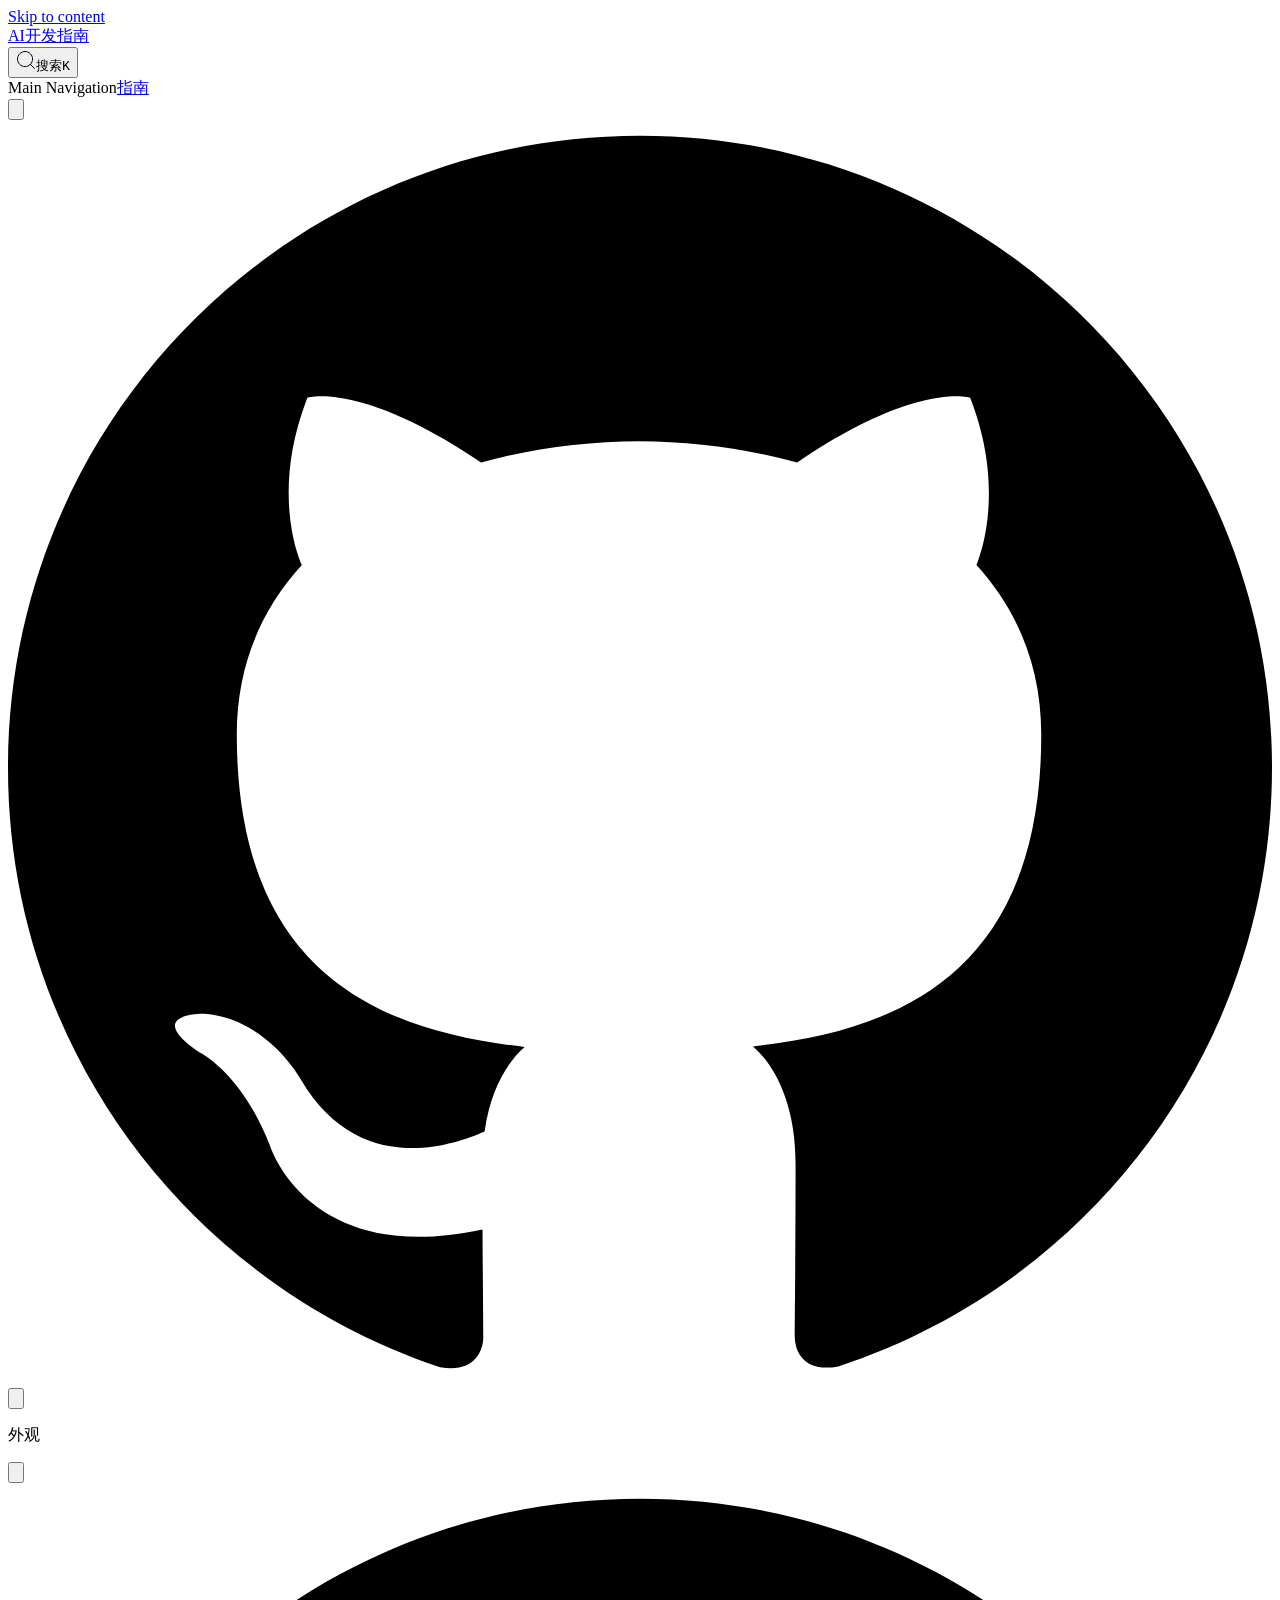
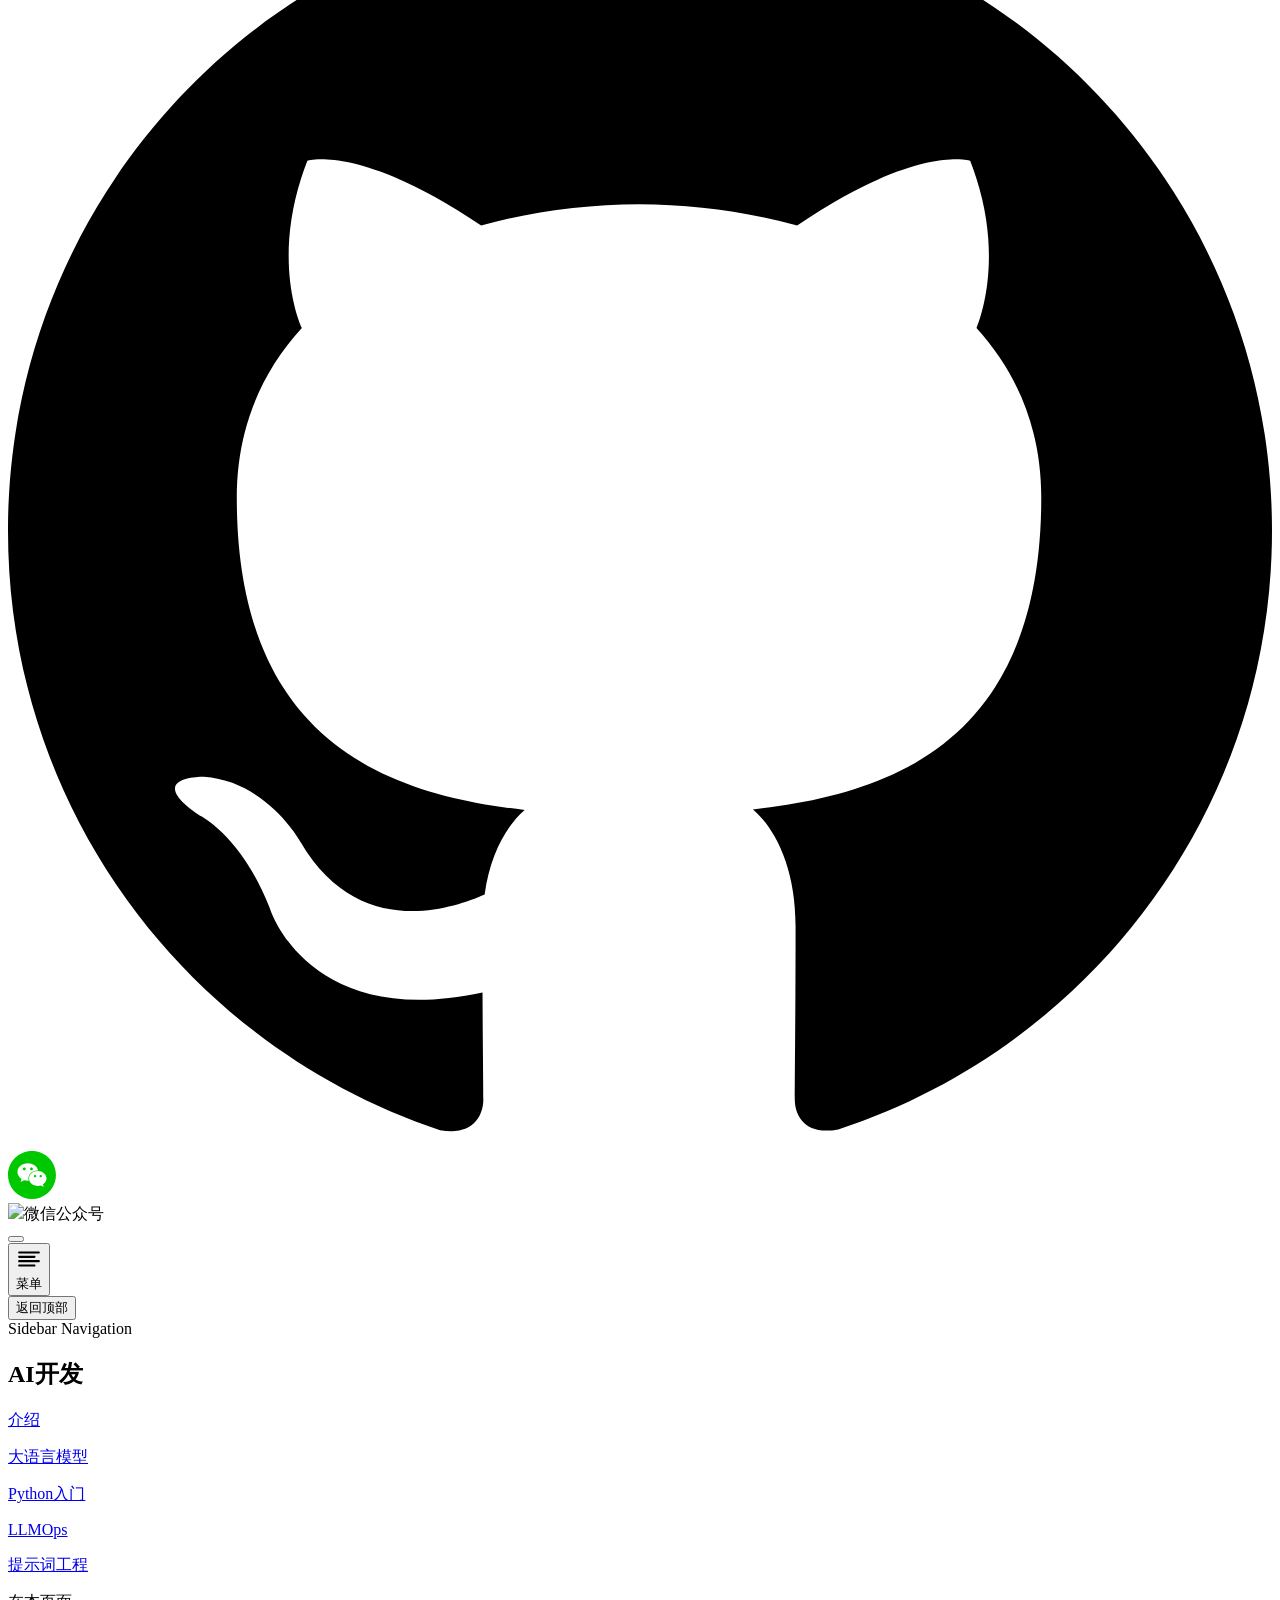
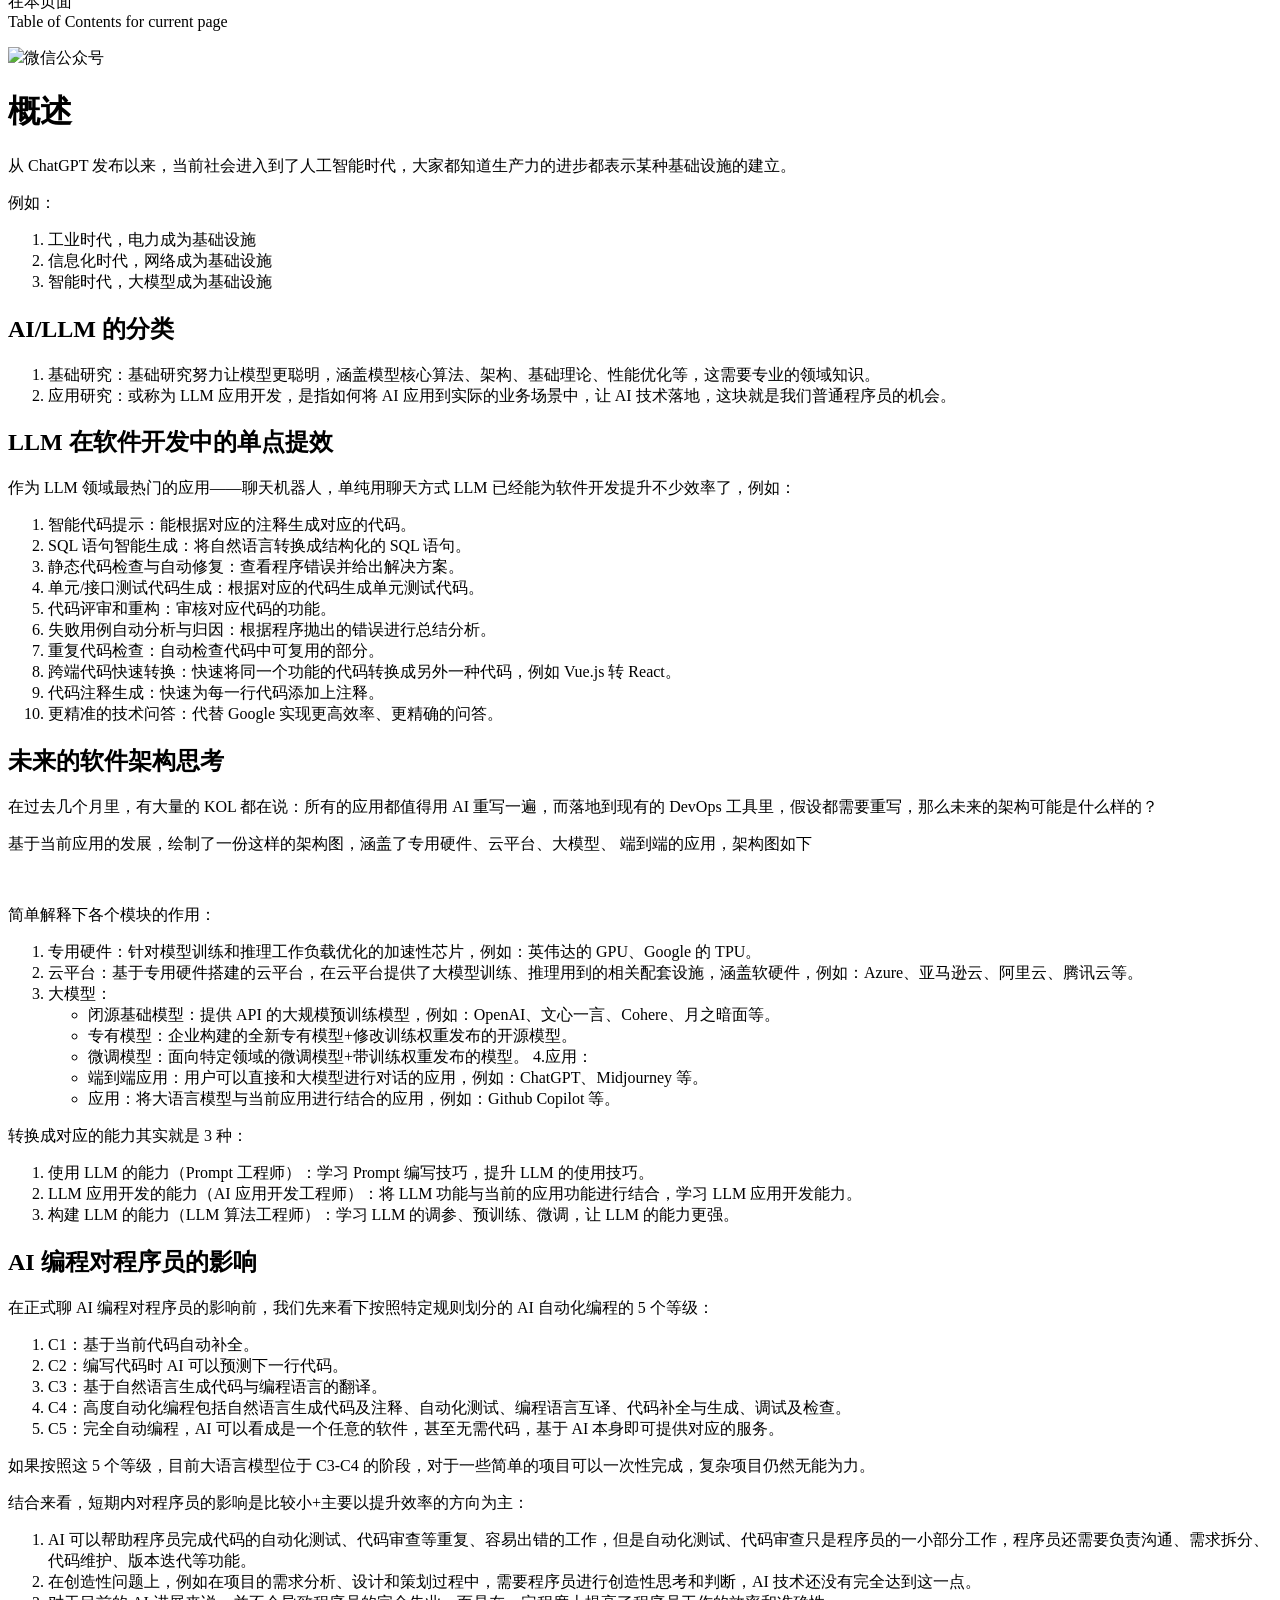
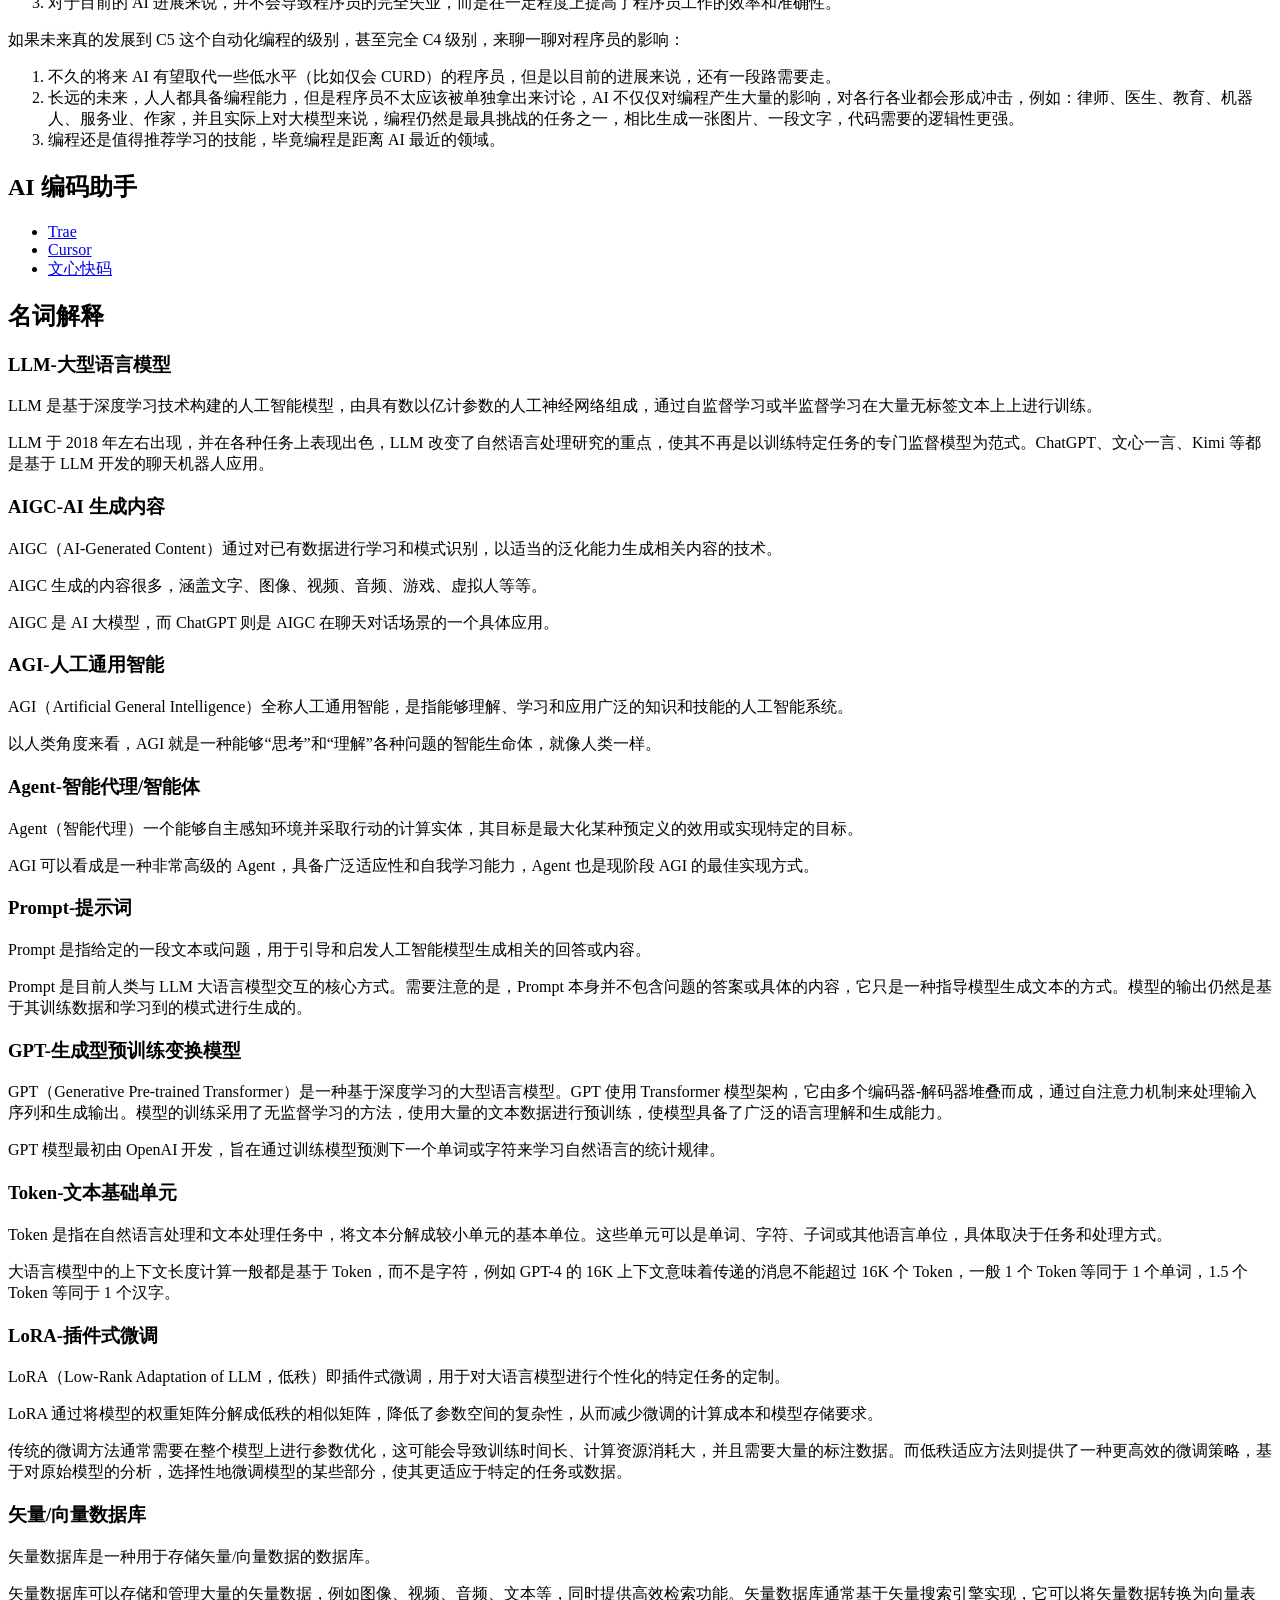
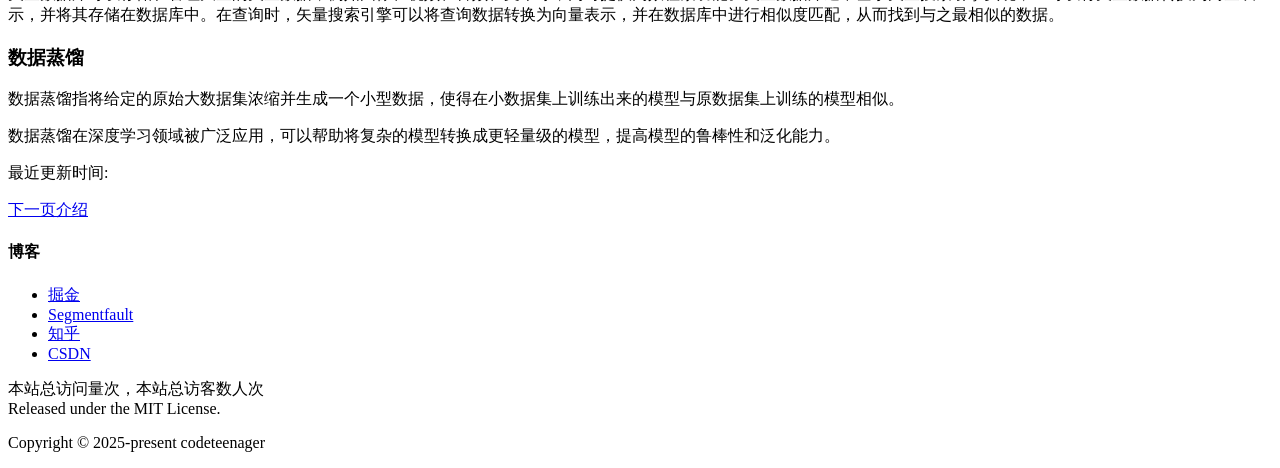
==== commit 6ee5d868: "Deploying to gh-pages from  @ 69450c8f32856c84e111d7b14752a5c0d1afb9c3 🚀" ====
--- a/guide/index.html
+++ b/guide/index.html
@@ -7,10 +7,10 @@
     <meta name="description" content="AI开发指南">
     <link rel="preload stylesheet" href="/docs/assets/style.d307efa9.css" as="style">
     
-    <script type="module" src="/docs/assets/app.328faa26.js"></script>
+    <script type="module" src="/docs/assets/app.a08c8fb0.js"></script>
     <link rel="preload" href="/docs/assets/inter-roman-latin.2ed14f66.woff2" as="font" type="font/woff2" crossorigin="">
     <link rel="modulepreload" href="/docs/assets/chunks/framework.d680e671.js">
-    <link rel="modulepreload" href="/docs/assets/chunks/theme.fec8199e.js">
+    <link rel="modulepreload" href="/docs/assets/chunks/theme.da267aa0.js">
     <link rel="modulepreload" href="/docs/assets/guide_index.md.208d364e.lean.js">
     <link rel="icon" href="/favicon.ico">
     <script charset="utf-8" async src="//busuanzi.ibruce.info/busuanzi/2.3/busuanzi.pure.mini.js"></script>
@@ -19,8 +19,8 @@
     <script id="check-mac-os">document.documentElement.classList.toggle("mac",/Mac|iPhone|iPod|iPad/i.test(navigator.platform));</script>
   </head>
   <body>
-    <div id="app"><div class="Layout" data-v-5a346dfe><!--[--><!--]--><!--[--><span tabindex="-1" data-v-0f60ec36></span><a href="#VPContent" class="VPSkipLink visually-hidden" data-v-0f60ec36> Skip to content </a><!--]--><!----><header class="VPNav" data-v-5a346dfe data-v-ae24b3ad><div class="VPNavBar" data-v-ae24b3ad data-v-a0fd61f4><div class="container" data-v-a0fd61f4><div class="title" data-v-a0fd61f4><div class="VPNavBarTitle has-sidebar" data-v-a0fd61f4 data-v-86d1bed8><a class="title" href="/docs/" data-v-86d1bed8><!--[--><!--]--><!----><!--[-->AI开发指南<!--]--><!--[--><!--]--></a></div></div><div class="content" data-v-a0fd61f4><div class="curtain" data-v-a0fd61f4></div><div class="content-body" data-v-a0fd61f4><!--[--><!--]--><div class="VPNavBarSearch search" data-v-a0fd61f4><!--[--><!----><div id="local-search"><button type="button" class="DocSearch DocSearch-Button" aria-label="搜索"><span class="DocSearch-Button-Container"><svg class="DocSearch-Search-Icon" width="20" height="20" viewBox="0 0 20 20" aria-label="search icon"><path d="M14.386 14.386l4.0877 4.0877-4.0877-4.0877c-2.9418 2.9419-7.7115 2.9419-10.6533 0-2.9419-2.9418-2.9419-7.7115 0-10.6533 2.9418-2.9419 7.7115-2.9419 10.6533 0 2.9419 2.9418 2.9419 7.7115 0 10.6533z" stroke="currentColor" fill="none" fill-rule="evenodd" stroke-linecap="round" stroke-linejoin="round"></path></svg><span class="DocSearch-Button-Placeholder">搜索</span></span><span class="DocSearch-Button-Keys"><kbd class="DocSearch-Button-Key"></kbd><kbd class="DocSearch-Button-Key">K</kbd></span></button></div><!--]--></div><nav aria-labelledby="main-nav-aria-label" class="VPNavBarMenu menu" data-v-a0fd61f4 data-v-7f418b0f><span id="main-nav-aria-label" class="visually-hidden" data-v-7f418b0f>Main Navigation</span><!--[--><!--[--><a class="VPLink link VPNavBarMenuLink" href="/docs/guide/index.html" tabindex="0" data-v-7f418b0f data-v-42ef59de><!--[--><span data-v-42ef59de>指南</span><!--]--></a><!--]--><!--]--></nav><!----><div class="VPNavBarAppearance appearance" data-v-a0fd61f4 data-v-e6aabb21><button class="VPSwitch VPSwitchAppearance" type="button" role="switch" title="toggle dark mode" aria-checked="false" data-v-e6aabb21 data-v-ce54a7d1 data-v-b1685198><span class="check" data-v-b1685198><span class="icon" data-v-b1685198><!--[--><svg xmlns="http://www.w3.org/2000/svg" aria-hidden="true" focusable="false" viewbox="0 0 24 24" class="sun" data-v-ce54a7d1><path d="M12,18c-3.3,0-6-2.7-6-6s2.7-6,6-6s6,2.7,6,6S15.3,18,12,18zM12,8c-2.2,0-4,1.8-4,4c0,2.2,1.8,4,4,4c2.2,0,4-1.8,4-4C16,9.8,14.2,8,12,8z"></path><path d="M12,4c-0.6,0-1-0.4-1-1V1c0-0.6,0.4-1,1-1s1,0.4,1,1v2C13,3.6,12.6,4,12,4z"></path><path d="M12,24c-0.6,0-1-0.4-1-1v-2c0-0.6,0.4-1,1-1s1,0.4,1,1v2C13,23.6,12.6,24,12,24z"></path><path d="M5.6,6.6c-0.3,0-0.5-0.1-0.7-0.3L3.5,4.9c-0.4-0.4-0.4-1,0-1.4s1-0.4,1.4,0l1.4,1.4c0.4,0.4,0.4,1,0,1.4C6.2,6.5,5.9,6.6,5.6,6.6z"></path><path d="M19.8,20.8c-0.3,0-0.5-0.1-0.7-0.3l-1.4-1.4c-0.4-0.4-0.4-1,0-1.4s1-0.4,1.4,0l1.4,1.4c0.4,0.4,0.4,1,0,1.4C20.3,20.7,20,20.8,19.8,20.8z"></path><path d="M3,13H1c-0.6,0-1-0.4-1-1s0.4-1,1-1h2c0.6,0,1,0.4,1,1S3.6,13,3,13z"></path><path d="M23,13h-2c-0.6,0-1-0.4-1-1s0.4-1,1-1h2c0.6,0,1,0.4,1,1S23.6,13,23,13z"></path><path d="M4.2,20.8c-0.3,0-0.5-0.1-0.7-0.3c-0.4-0.4-0.4-1,0-1.4l1.4-1.4c0.4-0.4,1-0.4,1.4,0s0.4,1,0,1.4l-1.4,1.4C4.7,20.7,4.5,20.8,4.2,20.8z"></path><path d="M18.4,6.6c-0.3,0-0.5-0.1-0.7-0.3c-0.4-0.4-0.4-1,0-1.4l1.4-1.4c0.4-0.4,1-0.4,1.4,0s0.4,1,0,1.4l-1.4,1.4C18.9,6.5,18.6,6.6,18.4,6.6z"></path></svg><svg xmlns="http://www.w3.org/2000/svg" aria-hidden="true" focusable="false" viewbox="0 0 24 24" class="moon" data-v-ce54a7d1><path d="M12.1,22c-0.3,0-0.6,0-0.9,0c-5.5-0.5-9.5-5.4-9-10.9c0.4-4.8,4.2-8.6,9-9c0.4,0,0.8,0.2,1,0.5c0.2,0.3,0.2,0.8-0.1,1.1c-2,2.7-1.4,6.4,1.3,8.4c2.1,1.6,5,1.6,7.1,0c0.3-0.2,0.7-0.3,1.1-0.1c0.3,0.2,0.5,0.6,0.5,1c-0.2,2.7-1.5,5.1-3.6,6.8C16.6,21.2,14.4,22,12.1,22zM9.3,4.4c-2.9,1-5,3.6-5.2,6.8c-0.4,4.4,2.8,8.3,7.2,8.7c2.1,0.2,4.2-0.4,5.8-1.8c1.1-0.9,1.9-2.1,2.4-3.4c-2.5,0.9-5.3,0.5-7.5-1.1C9.2,11.4,8.1,7.7,9.3,4.4z"></path></svg><!--]--></span></span></button></div><div class="VPSocialLinks VPNavBarSocialLinks social-links" data-v-a0fd61f4 data-v-0394ad82 data-v-7bc22406><!--[--><a class="VPSocialLink no-icon" href="https://github.com/codeteenager/FE" aria-label="github" target="_blank" rel="noopener" data-v-7bc22406 data-v-f80f8133><svg role="img" viewBox="0 0 24 24" xmlns="http://www.w3.org/2000/svg"><title>GitHub</title><path d="M12 .297c-6.63 0-12 5.373-12 12 0 5.303 3.438 9.8 8.205 11.385.6.113.82-.258.82-.577 0-.285-.01-1.04-.015-2.04-3.338.724-4.042-1.61-4.042-1.61C4.422 18.07 3.633 17.7 3.633 17.7c-1.087-.744.084-.729.084-.729 1.205.084 1.838 1.236 1.838 1.236 1.07 1.835 2.809 1.305 3.495.998.108-.776.417-1.305.76-1.605-2.665-.3-5.466-1.332-5.466-5.93 0-1.31.465-2.38 1.235-3.22-.135-.303-.54-1.523.105-3.176 0 0 1.005-.322 3.3 1.23.96-.267 1.98-.399 3-.405 1.02.006 2.04.138 3 .405 2.28-1.552 3.285-1.23 3.285-1.23.645 1.653.24 2.873.12 3.176.765.84 1.23 1.91 1.23 3.22 0 4.61-2.805 5.625-5.475 5.92.42.36.81 1.096.81 2.22 0 1.606-.015 2.896-.015 3.286 0 .315.21.69.825.57C20.565 22.092 24 17.592 24 12.297c0-6.627-5.373-12-12-12"/></svg></a><!--]--></div><div class="VPFlyout VPNavBarExtra extra" data-v-a0fd61f4 data-v-40855f84 data-v-9c007e85><button type="button" class="button" aria-haspopup="true" aria-expanded="false" aria-label="extra navigation" data-v-9c007e85><svg xmlns="http://www.w3.org/2000/svg" aria-hidden="true" focusable="false" viewbox="0 0 24 24" class="icon" data-v-9c007e85><circle cx="12" cy="12" r="2"></circle><circle cx="19" cy="12" r="2"></circle><circle cx="5" cy="12" r="2"></circle></svg></button><div class="menu" data-v-9c007e85><div class="VPMenu" data-v-9c007e85 data-v-e7ea1737><!----><!--[--><!--[--><!----><div class="group" data-v-40855f84><div class="item appearance" data-v-40855f84><p class="label" data-v-40855f84>外观</p><div class="appearance-action" data-v-40855f84><button class="VPSwitch VPSwitchAppearance" type="button" role="switch" title="toggle dark mode" aria-checked="false" data-v-40855f84 data-v-ce54a7d1 data-v-b1685198><span class="check" data-v-b1685198><span class="icon" data-v-b1685198><!--[--><svg xmlns="http://www.w3.org/2000/svg" aria-hidden="true" focusable="false" viewbox="0 0 24 24" class="sun" data-v-ce54a7d1><path d="M12,18c-3.3,0-6-2.7-6-6s2.7-6,6-6s6,2.7,6,6S15.3,18,12,18zM12,8c-2.2,0-4,1.8-4,4c0,2.2,1.8,4,4,4c2.2,0,4-1.8,4-4C16,9.8,14.2,8,12,8z"></path><path d="M12,4c-0.6,0-1-0.4-1-1V1c0-0.6,0.4-1,1-1s1,0.4,1,1v2C13,3.6,12.6,4,12,4z"></path><path d="M12,24c-0.6,0-1-0.4-1-1v-2c0-0.6,0.4-1,1-1s1,0.4,1,1v2C13,23.6,12.6,24,12,24z"></path><path d="M5.6,6.6c-0.3,0-0.5-0.1-0.7-0.3L3.5,4.9c-0.4-0.4-0.4-1,0-1.4s1-0.4,1.4,0l1.4,1.4c0.4,0.4,0.4,1,0,1.4C6.2,6.5,5.9,6.6,5.6,6.6z"></path><path d="M19.8,20.8c-0.3,0-0.5-0.1-0.7-0.3l-1.4-1.4c-0.4-0.4-0.4-1,0-1.4s1-0.4,1.4,0l1.4,1.4c0.4,0.4,0.4,1,0,1.4C20.3,20.7,20,20.8,19.8,20.8z"></path><path d="M3,13H1c-0.6,0-1-0.4-1-1s0.4-1,1-1h2c0.6,0,1,0.4,1,1S3.6,13,3,13z"></path><path d="M23,13h-2c-0.6,0-1-0.4-1-1s0.4-1,1-1h2c0.6,0,1,0.4,1,1S23.6,13,23,13z"></path><path d="M4.2,20.8c-0.3,0-0.5-0.1-0.7-0.3c-0.4-0.4-0.4-1,0-1.4l1.4-1.4c0.4-0.4,1-0.4,1.4,0s0.4,1,0,1.4l-1.4,1.4C4.7,20.7,4.5,20.8,4.2,20.8z"></path><path d="M18.4,6.6c-0.3,0-0.5-0.1-0.7-0.3c-0.4-0.4-0.4-1,0-1.4l1.4-1.4c0.4-0.4,1-0.4,1.4,0s0.4,1,0,1.4l-1.4,1.4C18.9,6.5,18.6,6.6,18.4,6.6z"></path></svg><svg xmlns="http://www.w3.org/2000/svg" aria-hidden="true" focusable="false" viewbox="0 0 24 24" class="moon" data-v-ce54a7d1><path d="M12.1,22c-0.3,0-0.6,0-0.9,0c-5.5-0.5-9.5-5.4-9-10.9c0.4-4.8,4.2-8.6,9-9c0.4,0,0.8,0.2,1,0.5c0.2,0.3,0.2,0.8-0.1,1.1c-2,2.7-1.4,6.4,1.3,8.4c2.1,1.6,5,1.6,7.1,0c0.3-0.2,0.7-0.3,1.1-0.1c0.3,0.2,0.5,0.6,0.5,1c-0.2,2.7-1.5,5.1-3.6,6.8C16.6,21.2,14.4,22,12.1,22zM9.3,4.4c-2.9,1-5,3.6-5.2,6.8c-0.4,4.4,2.8,8.3,7.2,8.7c2.1,0.2,4.2-0.4,5.8-1.8c1.1-0.9,1.9-2.1,2.4-3.4c-2.5,0.9-5.3,0.5-7.5-1.1C9.2,11.4,8.1,7.7,9.3,4.4z"></path></svg><!--]--></span></span></button></div></div></div><div class="group" data-v-40855f84><div class="item social-links" data-v-40855f84><div class="VPSocialLinks social-links-list" data-v-40855f84 data-v-7bc22406><!--[--><a class="VPSocialLink no-icon" href="https://github.com/codeteenager/FE" aria-label="github" target="_blank" rel="noopener" data-v-7bc22406 data-v-f80f8133><svg role="img" viewBox="0 0 24 24" xmlns="http://www.w3.org/2000/svg"><title>GitHub</title><path d="M12 .297c-6.63 0-12 5.373-12 12 0 5.303 3.438 9.8 8.205 11.385.6.113.82-.258.82-.577 0-.285-.01-1.04-.015-2.04-3.338.724-4.042-1.61-4.042-1.61C4.422 18.07 3.633 17.7 3.633 17.7c-1.087-.744.084-.729.084-.729 1.205.084 1.838 1.236 1.838 1.236 1.07 1.835 2.809 1.305 3.495.998.108-.776.417-1.305.76-1.605-2.665-.3-5.466-1.332-5.466-5.93 0-1.31.465-2.38 1.235-3.22-.135-.303-.54-1.523.105-3.176 0 0 1.005-.322 3.3 1.23.96-.267 1.98-.399 3-.405 1.02.006 2.04.138 3 .405 2.28-1.552 3.285-1.23 3.285-1.23.645 1.653.24 2.873.12 3.176.765.84 1.23 1.91 1.23 3.22 0 4.61-2.805 5.625-5.475 5.92.42.36.81 1.096.81 2.22 0 1.606-.015 2.896-.015 3.286 0 .315.21.69.825.57C20.565 22.092 24 17.592 24 12.297c0-6.627-5.373-12-12-12"/></svg></a><!--]--></div></div></div><!--]--><!--]--></div></div></div><!--[--><!--[--><!--[--><div class="VPSocialLinks VPNavBarSocialLinks social-links" data-v-3c843f7c><a class="VPSocialLink app" aria-label="weixin" data-v-3c843f7c><svg t="1701186907114" class="icon" viewBox="0 0 1024 1024" version="1.1" xmlns="http://www.w3.org/2000/svg" p-id="17908" width="48" height="48" data-v-3c843f7c><path d="M347.729118 353.0242c-16.487119 0-29.776737 13.389539-29.776737 29.776737S331.241998 412.677596 347.729118 412.677596s29.776737-13.389539 29.776737-29.776737-13.289617-29.876659-29.776737-29.876659zM577.749415 511.800156c-13.689305 0-24.880562 11.091335-24.880563 24.880562 0 13.689305 11.091335 24.880562 24.880563 24.880562 13.689305 0 24.880562-11.191257 24.880562-24.880562s-11.191257-24.880562-24.880562-24.880562zM500.909446 412.677596c16.487119 0 29.776737-13.389539 29.776737-29.776737s-13.389539-29.776737-29.776737-29.776737c-16.487119 0-29.776737 13.389539-29.776737 29.776737s13.289617 29.776737 29.776737 29.776737zM698.455113 511.600312c-13.689305 0-24.880562 11.091335-24.880562 24.880562 0 13.689305 11.091335 24.880562 24.880562 24.880562 13.689305 0 24.880562-11.091335 24.880562-24.880562-0.099922-13.689305-11.191257-24.880562-24.880562-24.880562z" fill="#00C800" p-id="17909" data-v-3c843f7c></path><path d="M511.601093 0.799375C229.12178 0.799375 0.000781 229.820453 0.000781 512.399688s229.021077 511.600312 511.600312 511.600312 511.600312-229.021077 511.600312-511.600312S794.180328 0.799375 511.601093 0.799375z m-90.229508 634.504294c-27.37861 0-49.361436-5.595628-76.839969-10.991413l-76.640125 38.469945 21.882904-65.948477c-54.957065-38.370023-87.73146-87.831382-87.73146-148.084309 0-104.318501 98.722873-186.554254 219.32865-186.554255 107.815769 0 202.34192 65.648712 221.327088 153.979703-6.994536-0.799375-13.989071-1.298985-21.083529-1.298985-104.118657 0-186.454333 77.739266-186.454332 173.564403 0 15.98751 2.498048 31.275566 6.794692 45.964091-6.794692 0.599532-13.689305 0.899297-20.583919 0.899297z m323.547228 76.839969l16.48712 54.757221-60.153006-32.874317c-21.882904 5.495706-43.965652 10.991413-65.848555 10.991413-104.318501 0-186.554254-71.344262-186.554255-159.175644 0-87.631538 82.135831-159.175644 186.554255-159.175644 98.523029 0 186.254489 71.444184 186.254488 159.175644 0.099922 49.461358-32.774395 93.227166-76.740047 126.301327z" fill="#00C800" p-id="17910" data-v-3c843f7c></path></svg><div class="qrcode" data-v-3c843f7c><img class="icon" src="/docs/weixin.jpg" data-v-3c843f7c><span data-v-3c843f7c>微信公众号</span></div></a></div><!--]--><!--]--><!--]--><button type="button" class="VPNavBarHamburger hamburger" aria-label="mobile navigation" aria-expanded="false" aria-controls="VPNavScreen" data-v-a0fd61f4 data-v-e5dd9c1c><span class="container" data-v-e5dd9c1c><span class="top" data-v-e5dd9c1c></span><span class="middle" data-v-e5dd9c1c></span><span class="bottom" data-v-e5dd9c1c></span></span></button></div></div></div></div><!----></header><div class="VPLocalNav reached-top" data-v-5a346dfe data-v-79c8c1df><button class="menu" aria-expanded="false" aria-controls="VPSidebarNav" data-v-79c8c1df><svg xmlns="http://www.w3.org/2000/svg" aria-hidden="true" focusable="false" viewbox="0 0 24 24" class="menu-icon" data-v-79c8c1df><path d="M17,11H3c-0.6,0-1-0.4-1-1s0.4-1,1-1h14c0.6,0,1,0.4,1,1S17.6,11,17,11z"></path><path d="M21,7H3C2.4,7,2,6.6,2,6s0.4-1,1-1h18c0.6,0,1,0.4,1,1S21.6,7,21,7z"></path><path d="M21,15H3c-0.6,0-1-0.4-1-1s0.4-1,1-1h18c0.6,0,1,0.4,1,1S21.6,15,21,15z"></path><path d="M17,19H3c-0.6,0-1-0.4-1-1s0.4-1,1-1h14c0.6,0,1,0.4,1,1S17.6,19,17,19z"></path></svg><span class="menu-text" data-v-79c8c1df>菜单</span></button><div class="VPLocalNavOutlineDropdown" style="--vp-vh:0px;" data-v-79c8c1df data-v-1c15a60a><button data-v-1c15a60a>返回顶部</button><!----></div></div><aside class="VPSidebar" data-v-5a346dfe data-v-b00e2fdd><div class="curtain" data-v-b00e2fdd></div><nav class="nav" id="VPSidebarNav" aria-labelledby="sidebar-aria-label" tabindex="-1" data-v-b00e2fdd><span class="visually-hidden" id="sidebar-aria-label" data-v-b00e2fdd> Sidebar Navigation </span><!--[--><!--]--><!--[--><div class="group" data-v-b00e2fdd><section class="VPSidebarItem level-0" data-v-b00e2fdd data-v-e31bd47b><div class="item" role="button" tabindex="0" data-v-e31bd47b><div class="indicator" data-v-e31bd47b></div><h2 class="text" data-v-e31bd47b>AI开发</h2><!----></div><div class="items" data-v-e31bd47b><!--[--><div class="VPSidebarItem level-1 is-link" data-v-e31bd47b data-v-e31bd47b><div class="item" data-v-e31bd47b><div class="indicator" data-v-e31bd47b></div><a class="VPLink link link" href="/docs/guide/index.html" data-v-e31bd47b><!--[--><p class="text" data-v-e31bd47b>介绍</p><!--]--></a><!----></div><!----></div><div class="VPSidebarItem level-1 is-link" data-v-e31bd47b data-v-e31bd47b><div class="item" data-v-e31bd47b><div class="indicator" data-v-e31bd47b></div><a class="VPLink link link" href="/docs/guide/llm.html" data-v-e31bd47b><!--[--><p class="text" data-v-e31bd47b>大语言模型</p><!--]--></a><!----></div><!----></div><div class="VPSidebarItem level-1 is-link" data-v-e31bd47b data-v-e31bd47b><div class="item" data-v-e31bd47b><div class="indicator" data-v-e31bd47b></div><a class="VPLink link link" href="/docs/guide/llmops.html" data-v-e31bd47b><!--[--><p class="text" data-v-e31bd47b>LLMOps</p><!--]--></a><!----></div><!----></div><!--]--></div></section></div><!--]--><!--[--><!--]--></nav></aside><div class="VPContent has-sidebar" id="VPContent" data-v-5a346dfe data-v-669faec9><div class="VPDoc has-sidebar has-aside" data-v-669faec9 data-v-6b87e69f><!--[--><!--]--><div class="container" data-v-6b87e69f><div class="aside" data-v-6b87e69f><div class="aside-curtain" data-v-6b87e69f></div><div class="aside-container" data-v-6b87e69f><div class="aside-content" data-v-6b87e69f><div class="VPDocAside" data-v-6b87e69f data-v-3f215769><!--[--><!--]--><!--[--><!--]--><div class="VPDocAsideOutline" role="navigation" data-v-3f215769 data-v-d330b1bb><div class="content" data-v-d330b1bb><div class="outline-marker" data-v-d330b1bb></div><div class="outline-title" role="heading" aria-level="2" data-v-d330b1bb>在本页面</div><nav aria-labelledby="doc-outline-aria-label" data-v-d330b1bb><span class="visually-hidden" id="doc-outline-aria-label" data-v-d330b1bb> Table of Contents for current page </span><ul class="root" data-v-d330b1bb data-v-d0ee3533><!--[--><!--]--></ul></nav></div></div><!--[--><!--]--><div class="spacer" data-v-3f215769></div><!--[--><!--]--><!----><!--[--><!--]--><!--[--><!--[--><!--[--><!--[--><div class="content" data-v-0fdd4fd7><img class="icon" src="/docs/weixin.jpg" data-v-0fdd4fd7><span class="text" data-v-0fdd4fd7>微信公众号</span></div><!--]--><!--]--><!--]--><!--]--></div></div></div></div><div class="content" data-v-6b87e69f><div class="content-container" data-v-6b87e69f><!--[--><!--]--><!----><main class="main" data-v-6b87e69f><div style="position:relative;" class="vp-doc _docs_guide_" data-v-6b87e69f><div><h1 id="概述" tabindex="-1">概述 <a class="header-anchor" href="#概述" aria-label="Permalink to &quot;概述&quot;">​</a></h1><p>从 ChatGPT 发布以来，当前社会进入到了人工智能时代，大家都知道生产力的进步都表示某种基础设施的建立。</p><p>例如：</p><ol><li>工业时代，电力成为基础设施</li><li>信息化时代，网络成为基础设施</li><li>智能时代，大模型成为基础设施</li></ol><h2 id="ai-llm-的分类" tabindex="-1">AI/LLM 的分类 <a class="header-anchor" href="#ai-llm-的分类" aria-label="Permalink to &quot;AI/LLM 的分类&quot;">​</a></h2><ol><li>基础研究：基础研究努力让模型更聪明，涵盖模型核心算法、架构、基础理论、性能优化等，这需要专业的领域知识。</li><li>应用研究：或称为 LLM 应用开发，是指如何将 AI 应用到实际的业务场景中，让 AI 技术落地，这块就是我们普通程序员的机会。</li></ol><h2 id="llm-在软件开发中的单点提效" tabindex="-1">LLM 在软件开发中的单点提效 <a class="header-anchor" href="#llm-在软件开发中的单点提效" aria-label="Permalink to &quot;LLM 在软件开发中的单点提效&quot;">​</a></h2><p>作为 LLM 领域最热门的应用——聊天机器人，单纯用聊天方式 LLM 已经能为软件开发提升不少效率了，例如：</p><ol><li>智能代码提示：能根据对应的注释生成对应的代码。</li><li>SQL 语句智能生成：将自然语言转换成结构化的 SQL 语句。</li><li>静态代码检查与自动修复：查看程序错误并给出解决方案。</li><li>单元/接口测试代码生成：根据对应的代码生成单元测试代码。</li><li>代码评审和重构：审核对应代码的功能。</li><li>失败用例自动分析与归因：根据程序抛出的错误进行总结分析。</li><li>重复代码检查：自动检查代码中可复用的部分。</li><li>跨端代码快速转换：快速将同一个功能的代码转换成另外一种代码，例如 Vue.js 转 React。</li><li>代码注释生成：快速为每一行代码添加上注释。</li><li>更精准的技术问答：代替 Google 实现更高效率、更精确的问答。</li></ol><h2 id="未来的软件架构思考" tabindex="-1">未来的软件架构思考 <a class="header-anchor" href="#未来的软件架构思考" aria-label="Permalink to &quot;未来的软件架构思考&quot;">​</a></h2><p>在过去几个月里，有大量的 KOL 都在说：所有的应用都值得用 AI 重写一遍，而落地到现有的 DevOps 工具里，假设都需要重写，那么未来的架构可能是什么样的？</p><p>基于当前应用的发展，绘制了一份这样的架构图，涵盖了专用硬件、云平台、大模型、 端到端的应用，架构图如下</p><p><img src="/docs/guide/8.png" alt=""></p><p>简单解释下各个模块的作用：</p><ol><li>专用硬件：针对模型训练和推理工作负载优化的加速性芯片，例如：英伟达的 GPU、Google 的 TPU。</li><li>云平台：基于专用硬件搭建的云平台，在云平台提供了大模型训练、推理用到的相关配套设施，涵盖软硬件，例如：Azure、亚马逊云、阿里云、腾讯云等。</li><li>大模型： <ul><li>闭源基础模型：提供 API 的大规模预训练模型，例如：OpenAI、文心一言、Cohere、月之暗面等。</li><li>专有模型：企业构建的全新专有模型+修改训练权重发布的开源模型。</li><li>微调模型：面向特定领域的微调模型+带训练权重发布的模型。 4.应用：</li><li>端到端应用：用户可以直接和大模型进行对话的应用，例如：ChatGPT、Midjourney 等。</li><li>应用：将大语言模型与当前应用进行结合的应用，例如：Github Copilot 等。</li></ul></li></ol><p>转换成对应的能力其实就是 3 种：</p><ol><li>使用 LLM 的能力（Prompt 工程师）：学习 Prompt 编写技巧，提升 LLM 的使用技巧。</li><li>LLM 应用开发的能力（AI 应用开发工程师）：将 LLM 功能与当前的应用功能进行结合，学习 LLM 应用开发能力。</li><li>构建 LLM 的能力（LLM 算法工程师）：学习 LLM 的调参、预训练、微调，让 LLM 的能力更强。</li></ol><h2 id="ai-编程对程序员的影响" tabindex="-1">AI 编程对程序员的影响 <a class="header-anchor" href="#ai-编程对程序员的影响" aria-label="Permalink to &quot;AI 编程对程序员的影响&quot;">​</a></h2><p>在正式聊 AI 编程对程序员的影响前，我们先来看下按照特定规则划分的 AI 自动化编程的 5 个等级：</p><ol><li>C1：基于当前代码自动补全。</li><li>C2：编写代码时 AI 可以预测下一行代码。</li><li>C3：基于自然语言生成代码与编程语言的翻译。</li><li>C4：高度自动化编程包括自然语言生成代码及注释、自动化测试、编程语言互译、代码补全与生成、调试及检查。</li><li>C5：完全自动编程，AI 可以看成是一个任意的软件，甚至无需代码，基于 AI 本身即可提供对应的服务。</li></ol><p>如果按照这 5 个等级，目前大语言模型位于 C3-C4 的阶段，对于一些简单的项目可以一次性完成，复杂项目仍然无能为力。</p><p>结合来看，短期内对程序员的影响是比较小+主要以提升效率的方向为主：</p><ol><li>AI 可以帮助程序员完成代码的自动化测试、代码审查等重复、容易出错的工作，但是自动化测试、代码审查只是程序员的一小部分工作，程序员还需要负责沟通、需求拆分、代码维护、版本迭代等功能。</li><li>在创造性问题上，例如在项目的需求分析、设计和策划过程中，需要程序员进行创造性思考和判断，AI 技术还没有完全达到这一点。</li><li>对于目前的 AI 进展来说，并不会导致程序员的完全失业，而是在一定程度上提高了程序员工作的效率和准确性。</li></ol><p>如果未来真的发展到 C5 这个自动化编程的级别，甚至完全 C4 级别，来聊一聊对程序员的影响：</p><ol><li>不久的将来 AI 有望取代一些低水平（比如仅会 CURD）的程序员，但是以目前的进展来说，还有一段路需要走。</li><li>长远的未来，人人都具备编程能力，但是程序员不太应该被单独拿出来讨论，AI 不仅仅对编程产生大量的影响，对各行各业都会形成冲击，例如：律师、医生、教育、机器人、服务业、作家，并且实际上对大模型来说，编程仍然是最具挑战的任务之一，相比生成一张图片、一段文字，代码需要的逻辑性更强。</li><li>编程还是值得推荐学习的技能，毕竟编程是距离 AI 最近的领域。</li></ol><h2 id="ai-编码助手" tabindex="-1">AI 编码助手 <a class="header-anchor" href="#ai-编码助手" aria-label="Permalink to &quot;AI 编码助手&quot;">​</a></h2><ul><li><a href="https://www.trae.com.cn" target="_blank" rel="noreferrer">Trae</a></li><li><a href="https://www.cursor.com" target="_blank" rel="noreferrer">Cursor</a></li><li><a href="https://comate.baidu.com/zh" target="_blank" rel="noreferrer">文心快码</a></li></ul><h2 id="名词解释" tabindex="-1">名词解释 <a class="header-anchor" href="#名词解释" aria-label="Permalink to &quot;名词解释&quot;">​</a></h2><h3 id="llm-大型语言模型" tabindex="-1">LLM-大型语言模型 <a class="header-anchor" href="#llm-大型语言模型" aria-label="Permalink to &quot;LLM-大型语言模型&quot;">​</a></h3><p>LLM 是基于深度学习技术构建的人工智能模型，由具有数以亿计参数的人工神经网络组成，通过自监督学习或半监督学习在大量无标签文本上上进行训练。</p><p>LLM 于 2018 年左右出现，并在各种任务上表现出色，LLM 改变了自然语言处理研究的重点，使其不再是以训练特定任务的专门监督模型为范式。ChatGPT、文心一言、Kimi 等都是基于 LLM 开发的聊天机器人应用。</p><h3 id="aigc-ai-生成内容" tabindex="-1">AIGC-AI 生成内容 <a class="header-anchor" href="#aigc-ai-生成内容" aria-label="Permalink to &quot;AIGC-AI 生成内容&quot;">​</a></h3><p>AIGC（AI-Generated Content）通过对已有数据进行学习和模式识别，以适当的泛化能力生成相关内容的技术。</p><p>AIGC 生成的内容很多，涵盖文字、图像、视频、音频、游戏、虚拟人等等。</p><p>AIGC 是 AI 大模型，而 ChatGPT 则是 AIGC 在聊天对话场景的一个具体应用。</p><h3 id="agi-人工通用智能" tabindex="-1">AGI-人工通用智能 <a class="header-anchor" href="#agi-人工通用智能" aria-label="Permalink to &quot;AGI-人工通用智能&quot;">​</a></h3><p>AGI（Artificial General Intelligence）全称人工通用智能，是指能够理解、学习和应用广泛的知识和技能的人工智能系统。</p><p>以人类角度来看，AGI 就是一种能够“思考”和“理解”各种问题的智能生命体，就像人类一样。</p><h3 id="agent-智能代理-智能体" tabindex="-1">Agent-智能代理/智能体 <a class="header-anchor" href="#agent-智能代理-智能体" aria-label="Permalink to &quot;Agent-智能代理/智能体&quot;">​</a></h3><p>Agent（智能代理）一个能够自主感知环境并采取行动的计算实体，其目标是最大化某种预定义的效用或实现特定的目标。</p><p>AGI 可以看成是一种非常高级的 Agent，具备广泛适应性和自我学习能力，Agent 也是现阶段 AGI 的最佳实现方式。</p><h3 id="prompt-提示词" tabindex="-1">Prompt-提示词 <a class="header-anchor" href="#prompt-提示词" aria-label="Permalink to &quot;Prompt-提示词&quot;">​</a></h3><p>Prompt 是指给定的一段文本或问题，用于引导和启发人工智能模型生成相关的回答或内容。</p><p>Prompt 是目前人类与 LLM 大语言模型交互的核心方式。需要注意的是，Prompt 本身并不包含问题的答案或具体的内容，它只是一种指导模型生成文本的方式。模型的输出仍然是基于其训练数据和学习到的模式进行生成的。</p><h3 id="gpt-生成型预训练变换模型" tabindex="-1">GPT-生成型预训练变换模型 <a class="header-anchor" href="#gpt-生成型预训练变换模型" aria-label="Permalink to &quot;GPT-生成型预训练变换模型&quot;">​</a></h3><p>GPT（Generative Pre-trained Transformer）是一种基于深度学习的大型语言模型。GPT 使用 Transformer 模型架构，它由多个编码器-解码器堆叠而成，通过自注意力机制来处理输入序列和生成输出。模型的训练采用了无监督学习的方法，使用大量的文本数据进行预训练，使模型具备了广泛的语言理解和生成能力。</p><p>GPT 模型最初由 OpenAI 开发，旨在通过训练模型预测下一个单词或字符来学习自然语言的统计规律。</p><h3 id="token-文本基础单元" tabindex="-1">Token-文本基础单元 <a class="header-anchor" href="#token-文本基础单元" aria-label="Permalink to &quot;Token-文本基础单元&quot;">​</a></h3><p>Token 是指在自然语言处理和文本处理任务中，将文本分解成较小单元的基本单位。这些单元可以是单词、字符、子词或其他语言单位，具体取决于任务和处理方式。</p><p>大语言模型中的上下文长度计算一般都是基于 Token，而不是字符，例如 GPT-4 的 16K 上下文意味着传递的消息不能超过 16K 个 Token，一般 1 个 Token 等同于 1 个单词，1.5 个 Token 等同于 1 个汉字。</p><h3 id="lora-插件式微调" tabindex="-1">LoRA-插件式微调 <a class="header-anchor" href="#lora-插件式微调" aria-label="Permalink to &quot;LoRA-插件式微调&quot;">​</a></h3><p>LoRA（Low-Rank Adaptation of LLM，低秩）即插件式微调，用于对大语言模型进行个性化的特定任务的定制。</p><p>LoRA 通过将模型的权重矩阵分解成低秩的相似矩阵，降低了参数空间的复杂性，从而减少微调的计算成本和模型存储要求。</p><p>传统的微调方法通常需要在整个模型上进行参数优化，这可能会导致训练时间长、计算资源消耗大，并且需要大量的标注数据。而低秩适应方法则提供了一种更高效的微调策略，基于对原始模型的分析，选择性地微调模型的某些部分，使其更适应于特定的任务或数据。</p><h3 id="矢量-向量数据库" tabindex="-1">矢量/向量数据库 <a class="header-anchor" href="#矢量-向量数据库" aria-label="Permalink to &quot;矢量/向量数据库&quot;">​</a></h3><p>矢量数据库是一种用于存储矢量/向量数据的数据库。</p><p>矢量数据库可以存储和管理大量的矢量数据，例如图像、视频、音频、文本等，同时提供高效检索功能。矢量数据库通常基于矢量搜索引擎实现，它可以将矢量数据转换为向量表示，并将其存储在数据库中。在查询时，矢量搜索引擎可以将查询数据转换为向量表示，并在数据库中进行相似度匹配，从而找到与之最相似的数据。</p><h3 id="数据蒸馏" tabindex="-1">数据蒸馏 <a class="header-anchor" href="#数据蒸馏" aria-label="Permalink to &quot;数据蒸馏&quot;">​</a></h3><p>数据蒸馏指将给定的原始大数据集浓缩并生成一个小型数据，使得在小数据集上训练出来的模型与原数据集上训练的模型相似。</p><p>数据蒸馏在深度学习领域被广泛应用，可以帮助将复杂的模型转换成更轻量级的模型，提高模型的鲁棒性和泛化能力。</p></div></div></main><footer class="VPDocFooter" data-v-6b87e69f data-v-ef5dee53><!--[--><!--]--><div class="edit-info" data-v-ef5dee53><!----><div class="last-updated" data-v-ef5dee53><p class="VPLastUpdated" data-v-ef5dee53 data-v-7e05ebdb>最近更新时间: <time datetime="2025-04-20T16:55:54.000Z" data-v-7e05ebdb></time></p></div></div><nav class="prev-next" data-v-ef5dee53><div class="pager" data-v-ef5dee53><!----></div><div class="pager" data-v-ef5dee53><a class="pager-link next" href="/docs/guide/index.html" data-v-ef5dee53><span class="desc" data-v-ef5dee53>下一页</span><span class="title" data-v-ef5dee53>介绍</span></a></div></nav></footer><!--[--><!--[--><!--[--><section id="sitemap"><div class="container"><!--[--><div class="sitemap-col"><h4>博客</h4><ul><!--[--><li><a class="vp-link" href="https://juejin.cn/user/571401777718408" target="_blank">掘金</a></li><li><a class="vp-link" href="https://segmentfault.com/u/codeteenager" target="_blank">Segmentfault</a></li><li><a class="vp-link" href="https://www.zhihu.com/people/codeteenager" target="_blank">知乎</a></li><li><a class="vp-link" href="https://blog.csdn.net/codeteenager" target="_blank">CSDN</a></li><!--]--></ul></div><!--]--></div></section><!--]--><!--]--><!--]--></div></div></div><!--[--><!--]--></div></div><footer class="VPFooter has-sidebar" data-v-5a346dfe data-v-e03eb2e1><div class="container" data-v-e03eb2e1><p class="message" data-v-e03eb2e1><span id="busuanzi_container_site_pv">本站总访问量<span id="busuanzi_value_site_pv"></span>次，本站总访客数<span id="busuanzi_value_site_uv"></span>人次</span><br/>Released under the MIT License.</p><p class="copyright" data-v-e03eb2e1>Copyright © 2025-present codeteenager</p></div></footer><!--[--><!--]--></div></div>
-    <script>window.__VP_HASH_MAP__=JSON.parse("{\"guide_llm.md\":\"f5c4f4ec\",\"guide_index.md\":\"208d364e\",\"index.md\":\"15b6eaf3\",\"guide_llmops.md\":\"07e971d1\"}");window.__VP_SITE_DATA__=JSON.parse("{\"lang\":\"en-US\",\"dir\":\"ltr\",\"title\":\"AI开发指南\",\"description\":\"AI开发指南\",\"base\":\"/docs/\",\"head\":[],\"appearance\":true,\"themeConfig\":{\"returnToTopLabel\":\"返回顶部\",\"darkModeSwitchLabel\":\"外观\",\"sidebarMenuLabel\":\"菜单\",\"search\":{\"provider\":\"local\",\"options\":{\"translations\":{\"button\":{\"buttonText\":\"搜索\",\"buttonAriaLabel\":\"搜索\"},\"modal\":{\"noResultsText\":\"无法找到相关结果\",\"resetButtonTitle\":\"清除查询条件\",\"footer\":{\"selectText\":\"选择\",\"navigateText\":\"切换\"}}}}},\"outlineBadges\":true,\"outlineTitle\":\"在本页面\",\"lastUpdatedText\":\"最近更新时间\",\"nav\":[{\"text\":\"指南\",\"link\":\"/guide/index\"}],\"footer\":{\"message\":\"<span id=\\\"busuanzi_container_site_pv\\\">本站总访问量<span id=\\\"busuanzi_value_site_pv\\\"></span>次，本站总访客数<span id=\\\"busuanzi_value_site_uv\\\"></span>人次</span><br/>Released under the MIT License.\",\"copyright\":\"Copyright © 2025-present codeteenager\"},\"socialLinks\":[{\"icon\":\"github\",\"link\":\"https://github.com/codeteenager/FE\"}],\"sidebar\":{\"/guide/\":[{\"text\":\"AI开发\",\"items\":[{\"text\":\"介绍\",\"link\":\"/guide/index\"},{\"text\":\"大语言模型\",\"link\":\"/guide/llm\"},{\"text\":\"LLMOps\",\"link\":\"/guide/llmops\"}]}]},\"docFooter\":{\"prev\":\"上一页\",\"next\":\"下一页\"}},\"locales\":{},\"scrollOffset\":90,\"cleanUrls\":false}");</script>
+    <div id="app"><div class="Layout" data-v-5a346dfe><!--[--><!--]--><!--[--><span tabindex="-1" data-v-0f60ec36></span><a href="#VPContent" class="VPSkipLink visually-hidden" data-v-0f60ec36> Skip to content </a><!--]--><!----><header class="VPNav" data-v-5a346dfe data-v-ae24b3ad><div class="VPNavBar" data-v-ae24b3ad data-v-a0fd61f4><div class="container" data-v-a0fd61f4><div class="title" data-v-a0fd61f4><div class="VPNavBarTitle has-sidebar" data-v-a0fd61f4 data-v-86d1bed8><a class="title" href="/docs/" data-v-86d1bed8><!--[--><!--]--><!----><!--[-->AI开发指南<!--]--><!--[--><!--]--></a></div></div><div class="content" data-v-a0fd61f4><div class="curtain" data-v-a0fd61f4></div><div class="content-body" data-v-a0fd61f4><!--[--><!--]--><div class="VPNavBarSearch search" data-v-a0fd61f4><!--[--><!----><div id="local-search"><button type="button" class="DocSearch DocSearch-Button" aria-label="搜索"><span class="DocSearch-Button-Container"><svg class="DocSearch-Search-Icon" width="20" height="20" viewBox="0 0 20 20" aria-label="search icon"><path d="M14.386 14.386l4.0877 4.0877-4.0877-4.0877c-2.9418 2.9419-7.7115 2.9419-10.6533 0-2.9419-2.9418-2.9419-7.7115 0-10.6533 2.9418-2.9419 7.7115-2.9419 10.6533 0 2.9419 2.9418 2.9419 7.7115 0 10.6533z" stroke="currentColor" fill="none" fill-rule="evenodd" stroke-linecap="round" stroke-linejoin="round"></path></svg><span class="DocSearch-Button-Placeholder">搜索</span></span><span class="DocSearch-Button-Keys"><kbd class="DocSearch-Button-Key"></kbd><kbd class="DocSearch-Button-Key">K</kbd></span></button></div><!--]--></div><nav aria-labelledby="main-nav-aria-label" class="VPNavBarMenu menu" data-v-a0fd61f4 data-v-7f418b0f><span id="main-nav-aria-label" class="visually-hidden" data-v-7f418b0f>Main Navigation</span><!--[--><!--[--><a class="VPLink link VPNavBarMenuLink" href="/docs/guide/index.html" tabindex="0" data-v-7f418b0f data-v-42ef59de><!--[--><span data-v-42ef59de>指南</span><!--]--></a><!--]--><!--]--></nav><!----><div class="VPNavBarAppearance appearance" data-v-a0fd61f4 data-v-e6aabb21><button class="VPSwitch VPSwitchAppearance" type="button" role="switch" title="toggle dark mode" aria-checked="false" data-v-e6aabb21 data-v-ce54a7d1 data-v-b1685198><span class="check" data-v-b1685198><span class="icon" data-v-b1685198><!--[--><svg xmlns="http://www.w3.org/2000/svg" aria-hidden="true" focusable="false" viewbox="0 0 24 24" class="sun" data-v-ce54a7d1><path d="M12,18c-3.3,0-6-2.7-6-6s2.7-6,6-6s6,2.7,6,6S15.3,18,12,18zM12,8c-2.2,0-4,1.8-4,4c0,2.2,1.8,4,4,4c2.2,0,4-1.8,4-4C16,9.8,14.2,8,12,8z"></path><path d="M12,4c-0.6,0-1-0.4-1-1V1c0-0.6,0.4-1,1-1s1,0.4,1,1v2C13,3.6,12.6,4,12,4z"></path><path d="M12,24c-0.6,0-1-0.4-1-1v-2c0-0.6,0.4-1,1-1s1,0.4,1,1v2C13,23.6,12.6,24,12,24z"></path><path d="M5.6,6.6c-0.3,0-0.5-0.1-0.7-0.3L3.5,4.9c-0.4-0.4-0.4-1,0-1.4s1-0.4,1.4,0l1.4,1.4c0.4,0.4,0.4,1,0,1.4C6.2,6.5,5.9,6.6,5.6,6.6z"></path><path d="M19.8,20.8c-0.3,0-0.5-0.1-0.7-0.3l-1.4-1.4c-0.4-0.4-0.4-1,0-1.4s1-0.4,1.4,0l1.4,1.4c0.4,0.4,0.4,1,0,1.4C20.3,20.7,20,20.8,19.8,20.8z"></path><path d="M3,13H1c-0.6,0-1-0.4-1-1s0.4-1,1-1h2c0.6,0,1,0.4,1,1S3.6,13,3,13z"></path><path d="M23,13h-2c-0.6,0-1-0.4-1-1s0.4-1,1-1h2c0.6,0,1,0.4,1,1S23.6,13,23,13z"></path><path d="M4.2,20.8c-0.3,0-0.5-0.1-0.7-0.3c-0.4-0.4-0.4-1,0-1.4l1.4-1.4c0.4-0.4,1-0.4,1.4,0s0.4,1,0,1.4l-1.4,1.4C4.7,20.7,4.5,20.8,4.2,20.8z"></path><path d="M18.4,6.6c-0.3,0-0.5-0.1-0.7-0.3c-0.4-0.4-0.4-1,0-1.4l1.4-1.4c0.4-0.4,1-0.4,1.4,0s0.4,1,0,1.4l-1.4,1.4C18.9,6.5,18.6,6.6,18.4,6.6z"></path></svg><svg xmlns="http://www.w3.org/2000/svg" aria-hidden="true" focusable="false" viewbox="0 0 24 24" class="moon" data-v-ce54a7d1><path d="M12.1,22c-0.3,0-0.6,0-0.9,0c-5.5-0.5-9.5-5.4-9-10.9c0.4-4.8,4.2-8.6,9-9c0.4,0,0.8,0.2,1,0.5c0.2,0.3,0.2,0.8-0.1,1.1c-2,2.7-1.4,6.4,1.3,8.4c2.1,1.6,5,1.6,7.1,0c0.3-0.2,0.7-0.3,1.1-0.1c0.3,0.2,0.5,0.6,0.5,1c-0.2,2.7-1.5,5.1-3.6,6.8C16.6,21.2,14.4,22,12.1,22zM9.3,4.4c-2.9,1-5,3.6-5.2,6.8c-0.4,4.4,2.8,8.3,7.2,8.7c2.1,0.2,4.2-0.4,5.8-1.8c1.1-0.9,1.9-2.1,2.4-3.4c-2.5,0.9-5.3,0.5-7.5-1.1C9.2,11.4,8.1,7.7,9.3,4.4z"></path></svg><!--]--></span></span></button></div><div class="VPSocialLinks VPNavBarSocialLinks social-links" data-v-a0fd61f4 data-v-0394ad82 data-v-7bc22406><!--[--><a class="VPSocialLink no-icon" href="https://github.com/codeteenager/FE" aria-label="github" target="_blank" rel="noopener" data-v-7bc22406 data-v-f80f8133><svg role="img" viewBox="0 0 24 24" xmlns="http://www.w3.org/2000/svg"><title>GitHub</title><path d="M12 .297c-6.63 0-12 5.373-12 12 0 5.303 3.438 9.8 8.205 11.385.6.113.82-.258.82-.577 0-.285-.01-1.04-.015-2.04-3.338.724-4.042-1.61-4.042-1.61C4.422 18.07 3.633 17.7 3.633 17.7c-1.087-.744.084-.729.084-.729 1.205.084 1.838 1.236 1.838 1.236 1.07 1.835 2.809 1.305 3.495.998.108-.776.417-1.305.76-1.605-2.665-.3-5.466-1.332-5.466-5.93 0-1.31.465-2.38 1.235-3.22-.135-.303-.54-1.523.105-3.176 0 0 1.005-.322 3.3 1.23.96-.267 1.98-.399 3-.405 1.02.006 2.04.138 3 .405 2.28-1.552 3.285-1.23 3.285-1.23.645 1.653.24 2.873.12 3.176.765.84 1.23 1.91 1.23 3.22 0 4.61-2.805 5.625-5.475 5.92.42.36.81 1.096.81 2.22 0 1.606-.015 2.896-.015 3.286 0 .315.21.69.825.57C20.565 22.092 24 17.592 24 12.297c0-6.627-5.373-12-12-12"/></svg></a><!--]--></div><div class="VPFlyout VPNavBarExtra extra" data-v-a0fd61f4 data-v-40855f84 data-v-9c007e85><button type="button" class="button" aria-haspopup="true" aria-expanded="false" aria-label="extra navigation" data-v-9c007e85><svg xmlns="http://www.w3.org/2000/svg" aria-hidden="true" focusable="false" viewbox="0 0 24 24" class="icon" data-v-9c007e85><circle cx="12" cy="12" r="2"></circle><circle cx="19" cy="12" r="2"></circle><circle cx="5" cy="12" r="2"></circle></svg></button><div class="menu" data-v-9c007e85><div class="VPMenu" data-v-9c007e85 data-v-e7ea1737><!----><!--[--><!--[--><!----><div class="group" data-v-40855f84><div class="item appearance" data-v-40855f84><p class="label" data-v-40855f84>外观</p><div class="appearance-action" data-v-40855f84><button class="VPSwitch VPSwitchAppearance" type="button" role="switch" title="toggle dark mode" aria-checked="false" data-v-40855f84 data-v-ce54a7d1 data-v-b1685198><span class="check" data-v-b1685198><span class="icon" data-v-b1685198><!--[--><svg xmlns="http://www.w3.org/2000/svg" aria-hidden="true" focusable="false" viewbox="0 0 24 24" class="sun" data-v-ce54a7d1><path d="M12,18c-3.3,0-6-2.7-6-6s2.7-6,6-6s6,2.7,6,6S15.3,18,12,18zM12,8c-2.2,0-4,1.8-4,4c0,2.2,1.8,4,4,4c2.2,0,4-1.8,4-4C16,9.8,14.2,8,12,8z"></path><path d="M12,4c-0.6,0-1-0.4-1-1V1c0-0.6,0.4-1,1-1s1,0.4,1,1v2C13,3.6,12.6,4,12,4z"></path><path d="M12,24c-0.6,0-1-0.4-1-1v-2c0-0.6,0.4-1,1-1s1,0.4,1,1v2C13,23.6,12.6,24,12,24z"></path><path d="M5.6,6.6c-0.3,0-0.5-0.1-0.7-0.3L3.5,4.9c-0.4-0.4-0.4-1,0-1.4s1-0.4,1.4,0l1.4,1.4c0.4,0.4,0.4,1,0,1.4C6.2,6.5,5.9,6.6,5.6,6.6z"></path><path d="M19.8,20.8c-0.3,0-0.5-0.1-0.7-0.3l-1.4-1.4c-0.4-0.4-0.4-1,0-1.4s1-0.4,1.4,0l1.4,1.4c0.4,0.4,0.4,1,0,1.4C20.3,20.7,20,20.8,19.8,20.8z"></path><path d="M3,13H1c-0.6,0-1-0.4-1-1s0.4-1,1-1h2c0.6,0,1,0.4,1,1S3.6,13,3,13z"></path><path d="M23,13h-2c-0.6,0-1-0.4-1-1s0.4-1,1-1h2c0.6,0,1,0.4,1,1S23.6,13,23,13z"></path><path d="M4.2,20.8c-0.3,0-0.5-0.1-0.7-0.3c-0.4-0.4-0.4-1,0-1.4l1.4-1.4c0.4-0.4,1-0.4,1.4,0s0.4,1,0,1.4l-1.4,1.4C4.7,20.7,4.5,20.8,4.2,20.8z"></path><path d="M18.4,6.6c-0.3,0-0.5-0.1-0.7-0.3c-0.4-0.4-0.4-1,0-1.4l1.4-1.4c0.4-0.4,1-0.4,1.4,0s0.4,1,0,1.4l-1.4,1.4C18.9,6.5,18.6,6.6,18.4,6.6z"></path></svg><svg xmlns="http://www.w3.org/2000/svg" aria-hidden="true" focusable="false" viewbox="0 0 24 24" class="moon" data-v-ce54a7d1><path d="M12.1,22c-0.3,0-0.6,0-0.9,0c-5.5-0.5-9.5-5.4-9-10.9c0.4-4.8,4.2-8.6,9-9c0.4,0,0.8,0.2,1,0.5c0.2,0.3,0.2,0.8-0.1,1.1c-2,2.7-1.4,6.4,1.3,8.4c2.1,1.6,5,1.6,7.1,0c0.3-0.2,0.7-0.3,1.1-0.1c0.3,0.2,0.5,0.6,0.5,1c-0.2,2.7-1.5,5.1-3.6,6.8C16.6,21.2,14.4,22,12.1,22zM9.3,4.4c-2.9,1-5,3.6-5.2,6.8c-0.4,4.4,2.8,8.3,7.2,8.7c2.1,0.2,4.2-0.4,5.8-1.8c1.1-0.9,1.9-2.1,2.4-3.4c-2.5,0.9-5.3,0.5-7.5-1.1C9.2,11.4,8.1,7.7,9.3,4.4z"></path></svg><!--]--></span></span></button></div></div></div><div class="group" data-v-40855f84><div class="item social-links" data-v-40855f84><div class="VPSocialLinks social-links-list" data-v-40855f84 data-v-7bc22406><!--[--><a class="VPSocialLink no-icon" href="https://github.com/codeteenager/FE" aria-label="github" target="_blank" rel="noopener" data-v-7bc22406 data-v-f80f8133><svg role="img" viewBox="0 0 24 24" xmlns="http://www.w3.org/2000/svg"><title>GitHub</title><path d="M12 .297c-6.63 0-12 5.373-12 12 0 5.303 3.438 9.8 8.205 11.385.6.113.82-.258.82-.577 0-.285-.01-1.04-.015-2.04-3.338.724-4.042-1.61-4.042-1.61C4.422 18.07 3.633 17.7 3.633 17.7c-1.087-.744.084-.729.084-.729 1.205.084 1.838 1.236 1.838 1.236 1.07 1.835 2.809 1.305 3.495.998.108-.776.417-1.305.76-1.605-2.665-.3-5.466-1.332-5.466-5.93 0-1.31.465-2.38 1.235-3.22-.135-.303-.54-1.523.105-3.176 0 0 1.005-.322 3.3 1.23.96-.267 1.98-.399 3-.405 1.02.006 2.04.138 3 .405 2.28-1.552 3.285-1.23 3.285-1.23.645 1.653.24 2.873.12 3.176.765.84 1.23 1.91 1.23 3.22 0 4.61-2.805 5.625-5.475 5.92.42.36.81 1.096.81 2.22 0 1.606-.015 2.896-.015 3.286 0 .315.21.69.825.57C20.565 22.092 24 17.592 24 12.297c0-6.627-5.373-12-12-12"/></svg></a><!--]--></div></div></div><!--]--><!--]--></div></div></div><!--[--><!--[--><!--[--><div class="VPSocialLinks VPNavBarSocialLinks social-links" data-v-3c843f7c><a class="VPSocialLink app" aria-label="weixin" data-v-3c843f7c><svg t="1701186907114" class="icon" viewBox="0 0 1024 1024" version="1.1" xmlns="http://www.w3.org/2000/svg" p-id="17908" width="48" height="48" data-v-3c843f7c><path d="M347.729118 353.0242c-16.487119 0-29.776737 13.389539-29.776737 29.776737S331.241998 412.677596 347.729118 412.677596s29.776737-13.389539 29.776737-29.776737-13.289617-29.876659-29.776737-29.876659zM577.749415 511.800156c-13.689305 0-24.880562 11.091335-24.880563 24.880562 0 13.689305 11.091335 24.880562 24.880563 24.880562 13.689305 0 24.880562-11.191257 24.880562-24.880562s-11.191257-24.880562-24.880562-24.880562zM500.909446 412.677596c16.487119 0 29.776737-13.389539 29.776737-29.776737s-13.389539-29.776737-29.776737-29.776737c-16.487119 0-29.776737 13.389539-29.776737 29.776737s13.289617 29.776737 29.776737 29.776737zM698.455113 511.600312c-13.689305 0-24.880562 11.091335-24.880562 24.880562 0 13.689305 11.091335 24.880562 24.880562 24.880562 13.689305 0 24.880562-11.091335 24.880562-24.880562-0.099922-13.689305-11.191257-24.880562-24.880562-24.880562z" fill="#00C800" p-id="17909" data-v-3c843f7c></path><path d="M511.601093 0.799375C229.12178 0.799375 0.000781 229.820453 0.000781 512.399688s229.021077 511.600312 511.600312 511.600312 511.600312-229.021077 511.600312-511.600312S794.180328 0.799375 511.601093 0.799375z m-90.229508 634.504294c-27.37861 0-49.361436-5.595628-76.839969-10.991413l-76.640125 38.469945 21.882904-65.948477c-54.957065-38.370023-87.73146-87.831382-87.73146-148.084309 0-104.318501 98.722873-186.554254 219.32865-186.554255 107.815769 0 202.34192 65.648712 221.327088 153.979703-6.994536-0.799375-13.989071-1.298985-21.083529-1.298985-104.118657 0-186.454333 77.739266-186.454332 173.564403 0 15.98751 2.498048 31.275566 6.794692 45.964091-6.794692 0.599532-13.689305 0.899297-20.583919 0.899297z m323.547228 76.839969l16.48712 54.757221-60.153006-32.874317c-21.882904 5.495706-43.965652 10.991413-65.848555 10.991413-104.318501 0-186.554254-71.344262-186.554255-159.175644 0-87.631538 82.135831-159.175644 186.554255-159.175644 98.523029 0 186.254489 71.444184 186.254488 159.175644 0.099922 49.461358-32.774395 93.227166-76.740047 126.301327z" fill="#00C800" p-id="17910" data-v-3c843f7c></path></svg><div class="qrcode" data-v-3c843f7c><img class="icon" src="/docs/weixin.jpg" data-v-3c843f7c><span data-v-3c843f7c>微信公众号</span></div></a></div><!--]--><!--]--><!--]--><button type="button" class="VPNavBarHamburger hamburger" aria-label="mobile navigation" aria-expanded="false" aria-controls="VPNavScreen" data-v-a0fd61f4 data-v-e5dd9c1c><span class="container" data-v-e5dd9c1c><span class="top" data-v-e5dd9c1c></span><span class="middle" data-v-e5dd9c1c></span><span class="bottom" data-v-e5dd9c1c></span></span></button></div></div></div></div><!----></header><div class="VPLocalNav reached-top" data-v-5a346dfe data-v-79c8c1df><button class="menu" aria-expanded="false" aria-controls="VPSidebarNav" data-v-79c8c1df><svg xmlns="http://www.w3.org/2000/svg" aria-hidden="true" focusable="false" viewbox="0 0 24 24" class="menu-icon" data-v-79c8c1df><path d="M17,11H3c-0.6,0-1-0.4-1-1s0.4-1,1-1h14c0.6,0,1,0.4,1,1S17.6,11,17,11z"></path><path d="M21,7H3C2.4,7,2,6.6,2,6s0.4-1,1-1h18c0.6,0,1,0.4,1,1S21.6,7,21,7z"></path><path d="M21,15H3c-0.6,0-1-0.4-1-1s0.4-1,1-1h18c0.6,0,1,0.4,1,1S21.6,15,21,15z"></path><path d="M17,19H3c-0.6,0-1-0.4-1-1s0.4-1,1-1h14c0.6,0,1,0.4,1,1S17.6,19,17,19z"></path></svg><span class="menu-text" data-v-79c8c1df>菜单</span></button><div class="VPLocalNavOutlineDropdown" style="--vp-vh:0px;" data-v-79c8c1df data-v-1c15a60a><button data-v-1c15a60a>返回顶部</button><!----></div></div><aside class="VPSidebar" data-v-5a346dfe data-v-b00e2fdd><div class="curtain" data-v-b00e2fdd></div><nav class="nav" id="VPSidebarNav" aria-labelledby="sidebar-aria-label" tabindex="-1" data-v-b00e2fdd><span class="visually-hidden" id="sidebar-aria-label" data-v-b00e2fdd> Sidebar Navigation </span><!--[--><!--]--><!--[--><div class="group" data-v-b00e2fdd><section class="VPSidebarItem level-0" data-v-b00e2fdd data-v-e31bd47b><div class="item" role="button" tabindex="0" data-v-e31bd47b><div class="indicator" data-v-e31bd47b></div><h2 class="text" data-v-e31bd47b>AI开发</h2><!----></div><div class="items" data-v-e31bd47b><!--[--><div class="VPSidebarItem level-1 is-link" data-v-e31bd47b data-v-e31bd47b><div class="item" data-v-e31bd47b><div class="indicator" data-v-e31bd47b></div><a class="VPLink link link" href="/docs/guide/index.html" data-v-e31bd47b><!--[--><p class="text" data-v-e31bd47b>介绍</p><!--]--></a><!----></div><!----></div><div class="VPSidebarItem level-1 is-link" data-v-e31bd47b data-v-e31bd47b><div class="item" data-v-e31bd47b><div class="indicator" data-v-e31bd47b></div><a class="VPLink link link" href="/docs/guide/llm.html" data-v-e31bd47b><!--[--><p class="text" data-v-e31bd47b>大语言模型</p><!--]--></a><!----></div><!----></div><div class="VPSidebarItem level-1 is-link" data-v-e31bd47b data-v-e31bd47b><div class="item" data-v-e31bd47b><div class="indicator" data-v-e31bd47b></div><a class="VPLink link link" href="/docs/guide/python.html" data-v-e31bd47b><!--[--><p class="text" data-v-e31bd47b>Python入门</p><!--]--></a><!----></div><!----></div><div class="VPSidebarItem level-1 is-link" data-v-e31bd47b data-v-e31bd47b><div class="item" data-v-e31bd47b><div class="indicator" data-v-e31bd47b></div><a class="VPLink link link" href="/docs/guide/llmops.html" data-v-e31bd47b><!--[--><p class="text" data-v-e31bd47b>LLMOps</p><!--]--></a><!----></div><!----></div><div class="VPSidebarItem level-1 is-link" data-v-e31bd47b data-v-e31bd47b><div class="item" data-v-e31bd47b><div class="indicator" data-v-e31bd47b></div><a class="VPLink link link" href="/docs/guide/prompt.html" data-v-e31bd47b><!--[--><p class="text" data-v-e31bd47b>提示词工程</p><!--]--></a><!----></div><!----></div><!--]--></div></section></div><!--]--><!--[--><!--]--></nav></aside><div class="VPContent has-sidebar" id="VPContent" data-v-5a346dfe data-v-669faec9><div class="VPDoc has-sidebar has-aside" data-v-669faec9 data-v-6b87e69f><!--[--><!--]--><div class="container" data-v-6b87e69f><div class="aside" data-v-6b87e69f><div class="aside-curtain" data-v-6b87e69f></div><div class="aside-container" data-v-6b87e69f><div class="aside-content" data-v-6b87e69f><div class="VPDocAside" data-v-6b87e69f data-v-3f215769><!--[--><!--]--><!--[--><!--]--><div class="VPDocAsideOutline" role="navigation" data-v-3f215769 data-v-d330b1bb><div class="content" data-v-d330b1bb><div class="outline-marker" data-v-d330b1bb></div><div class="outline-title" role="heading" aria-level="2" data-v-d330b1bb>在本页面</div><nav aria-labelledby="doc-outline-aria-label" data-v-d330b1bb><span class="visually-hidden" id="doc-outline-aria-label" data-v-d330b1bb> Table of Contents for current page </span><ul class="root" data-v-d330b1bb data-v-d0ee3533><!--[--><!--]--></ul></nav></div></div><!--[--><!--]--><div class="spacer" data-v-3f215769></div><!--[--><!--]--><!----><!--[--><!--]--><!--[--><!--[--><!--[--><!--[--><div class="content" data-v-0fdd4fd7><img class="icon" src="/docs/weixin.jpg" data-v-0fdd4fd7><span class="text" data-v-0fdd4fd7>微信公众号</span></div><!--]--><!--]--><!--]--><!--]--></div></div></div></div><div class="content" data-v-6b87e69f><div class="content-container" data-v-6b87e69f><!--[--><!--]--><!----><main class="main" data-v-6b87e69f><div style="position:relative;" class="vp-doc _docs_guide_" data-v-6b87e69f><div><h1 id="概述" tabindex="-1">概述 <a class="header-anchor" href="#概述" aria-label="Permalink to &quot;概述&quot;">​</a></h1><p>从 ChatGPT 发布以来，当前社会进入到了人工智能时代，大家都知道生产力的进步都表示某种基础设施的建立。</p><p>例如：</p><ol><li>工业时代，电力成为基础设施</li><li>信息化时代，网络成为基础设施</li><li>智能时代，大模型成为基础设施</li></ol><h2 id="ai-llm-的分类" tabindex="-1">AI/LLM 的分类 <a class="header-anchor" href="#ai-llm-的分类" aria-label="Permalink to &quot;AI/LLM 的分类&quot;">​</a></h2><ol><li>基础研究：基础研究努力让模型更聪明，涵盖模型核心算法、架构、基础理论、性能优化等，这需要专业的领域知识。</li><li>应用研究：或称为 LLM 应用开发，是指如何将 AI 应用到实际的业务场景中，让 AI 技术落地，这块就是我们普通程序员的机会。</li></ol><h2 id="llm-在软件开发中的单点提效" tabindex="-1">LLM 在软件开发中的单点提效 <a class="header-anchor" href="#llm-在软件开发中的单点提效" aria-label="Permalink to &quot;LLM 在软件开发中的单点提效&quot;">​</a></h2><p>作为 LLM 领域最热门的应用——聊天机器人，单纯用聊天方式 LLM 已经能为软件开发提升不少效率了，例如：</p><ol><li>智能代码提示：能根据对应的注释生成对应的代码。</li><li>SQL 语句智能生成：将自然语言转换成结构化的 SQL 语句。</li><li>静态代码检查与自动修复：查看程序错误并给出解决方案。</li><li>单元/接口测试代码生成：根据对应的代码生成单元测试代码。</li><li>代码评审和重构：审核对应代码的功能。</li><li>失败用例自动分析与归因：根据程序抛出的错误进行总结分析。</li><li>重复代码检查：自动检查代码中可复用的部分。</li><li>跨端代码快速转换：快速将同一个功能的代码转换成另外一种代码，例如 Vue.js 转 React。</li><li>代码注释生成：快速为每一行代码添加上注释。</li><li>更精准的技术问答：代替 Google 实现更高效率、更精确的问答。</li></ol><h2 id="未来的软件架构思考" tabindex="-1">未来的软件架构思考 <a class="header-anchor" href="#未来的软件架构思考" aria-label="Permalink to &quot;未来的软件架构思考&quot;">​</a></h2><p>在过去几个月里，有大量的 KOL 都在说：所有的应用都值得用 AI 重写一遍，而落地到现有的 DevOps 工具里，假设都需要重写，那么未来的架构可能是什么样的？</p><p>基于当前应用的发展，绘制了一份这样的架构图，涵盖了专用硬件、云平台、大模型、 端到端的应用，架构图如下</p><p><img src="/docs/guide/8.png" alt=""></p><p>简单解释下各个模块的作用：</p><ol><li>专用硬件：针对模型训练和推理工作负载优化的加速性芯片，例如：英伟达的 GPU、Google 的 TPU。</li><li>云平台：基于专用硬件搭建的云平台，在云平台提供了大模型训练、推理用到的相关配套设施，涵盖软硬件，例如：Azure、亚马逊云、阿里云、腾讯云等。</li><li>大模型： <ul><li>闭源基础模型：提供 API 的大规模预训练模型，例如：OpenAI、文心一言、Cohere、月之暗面等。</li><li>专有模型：企业构建的全新专有模型+修改训练权重发布的开源模型。</li><li>微调模型：面向特定领域的微调模型+带训练权重发布的模型。 4.应用：</li><li>端到端应用：用户可以直接和大模型进行对话的应用，例如：ChatGPT、Midjourney 等。</li><li>应用：将大语言模型与当前应用进行结合的应用，例如：Github Copilot 等。</li></ul></li></ol><p>转换成对应的能力其实就是 3 种：</p><ol><li>使用 LLM 的能力（Prompt 工程师）：学习 Prompt 编写技巧，提升 LLM 的使用技巧。</li><li>LLM 应用开发的能力（AI 应用开发工程师）：将 LLM 功能与当前的应用功能进行结合，学习 LLM 应用开发能力。</li><li>构建 LLM 的能力（LLM 算法工程师）：学习 LLM 的调参、预训练、微调，让 LLM 的能力更强。</li></ol><h2 id="ai-编程对程序员的影响" tabindex="-1">AI 编程对程序员的影响 <a class="header-anchor" href="#ai-编程对程序员的影响" aria-label="Permalink to &quot;AI 编程对程序员的影响&quot;">​</a></h2><p>在正式聊 AI 编程对程序员的影响前，我们先来看下按照特定规则划分的 AI 自动化编程的 5 个等级：</p><ol><li>C1：基于当前代码自动补全。</li><li>C2：编写代码时 AI 可以预测下一行代码。</li><li>C3：基于自然语言生成代码与编程语言的翻译。</li><li>C4：高度自动化编程包括自然语言生成代码及注释、自动化测试、编程语言互译、代码补全与生成、调试及检查。</li><li>C5：完全自动编程，AI 可以看成是一个任意的软件，甚至无需代码，基于 AI 本身即可提供对应的服务。</li></ol><p>如果按照这 5 个等级，目前大语言模型位于 C3-C4 的阶段，对于一些简单的项目可以一次性完成，复杂项目仍然无能为力。</p><p>结合来看，短期内对程序员的影响是比较小+主要以提升效率的方向为主：</p><ol><li>AI 可以帮助程序员完成代码的自动化测试、代码审查等重复、容易出错的工作，但是自动化测试、代码审查只是程序员的一小部分工作，程序员还需要负责沟通、需求拆分、代码维护、版本迭代等功能。</li><li>在创造性问题上，例如在项目的需求分析、设计和策划过程中，需要程序员进行创造性思考和判断，AI 技术还没有完全达到这一点。</li><li>对于目前的 AI 进展来说，并不会导致程序员的完全失业，而是在一定程度上提高了程序员工作的效率和准确性。</li></ol><p>如果未来真的发展到 C5 这个自动化编程的级别，甚至完全 C4 级别，来聊一聊对程序员的影响：</p><ol><li>不久的将来 AI 有望取代一些低水平（比如仅会 CURD）的程序员，但是以目前的进展来说，还有一段路需要走。</li><li>长远的未来，人人都具备编程能力，但是程序员不太应该被单独拿出来讨论，AI 不仅仅对编程产生大量的影响，对各行各业都会形成冲击，例如：律师、医生、教育、机器人、服务业、作家，并且实际上对大模型来说，编程仍然是最具挑战的任务之一，相比生成一张图片、一段文字，代码需要的逻辑性更强。</li><li>编程还是值得推荐学习的技能，毕竟编程是距离 AI 最近的领域。</li></ol><h2 id="ai-编码助手" tabindex="-1">AI 编码助手 <a class="header-anchor" href="#ai-编码助手" aria-label="Permalink to &quot;AI 编码助手&quot;">​</a></h2><ul><li><a href="https://www.trae.com.cn" target="_blank" rel="noreferrer">Trae</a></li><li><a href="https://www.cursor.com" target="_blank" rel="noreferrer">Cursor</a></li><li><a href="https://comate.baidu.com/zh" target="_blank" rel="noreferrer">文心快码</a></li></ul><h2 id="名词解释" tabindex="-1">名词解释 <a class="header-anchor" href="#名词解释" aria-label="Permalink to &quot;名词解释&quot;">​</a></h2><h3 id="llm-大型语言模型" tabindex="-1">LLM-大型语言模型 <a class="header-anchor" href="#llm-大型语言模型" aria-label="Permalink to &quot;LLM-大型语言模型&quot;">​</a></h3><p>LLM 是基于深度学习技术构建的人工智能模型，由具有数以亿计参数的人工神经网络组成，通过自监督学习或半监督学习在大量无标签文本上上进行训练。</p><p>LLM 于 2018 年左右出现，并在各种任务上表现出色，LLM 改变了自然语言处理研究的重点，使其不再是以训练特定任务的专门监督模型为范式。ChatGPT、文心一言、Kimi 等都是基于 LLM 开发的聊天机器人应用。</p><h3 id="aigc-ai-生成内容" tabindex="-1">AIGC-AI 生成内容 <a class="header-anchor" href="#aigc-ai-生成内容" aria-label="Permalink to &quot;AIGC-AI 生成内容&quot;">​</a></h3><p>AIGC（AI-Generated Content）通过对已有数据进行学习和模式识别，以适当的泛化能力生成相关内容的技术。</p><p>AIGC 生成的内容很多，涵盖文字、图像、视频、音频、游戏、虚拟人等等。</p><p>AIGC 是 AI 大模型，而 ChatGPT 则是 AIGC 在聊天对话场景的一个具体应用。</p><h3 id="agi-人工通用智能" tabindex="-1">AGI-人工通用智能 <a class="header-anchor" href="#agi-人工通用智能" aria-label="Permalink to &quot;AGI-人工通用智能&quot;">​</a></h3><p>AGI（Artificial General Intelligence）全称人工通用智能，是指能够理解、学习和应用广泛的知识和技能的人工智能系统。</p><p>以人类角度来看，AGI 就是一种能够“思考”和“理解”各种问题的智能生命体，就像人类一样。</p><h3 id="agent-智能代理-智能体" tabindex="-1">Agent-智能代理/智能体 <a class="header-anchor" href="#agent-智能代理-智能体" aria-label="Permalink to &quot;Agent-智能代理/智能体&quot;">​</a></h3><p>Agent（智能代理）一个能够自主感知环境并采取行动的计算实体，其目标是最大化某种预定义的效用或实现特定的目标。</p><p>AGI 可以看成是一种非常高级的 Agent，具备广泛适应性和自我学习能力，Agent 也是现阶段 AGI 的最佳实现方式。</p><h3 id="prompt-提示词" tabindex="-1">Prompt-提示词 <a class="header-anchor" href="#prompt-提示词" aria-label="Permalink to &quot;Prompt-提示词&quot;">​</a></h3><p>Prompt 是指给定的一段文本或问题，用于引导和启发人工智能模型生成相关的回答或内容。</p><p>Prompt 是目前人类与 LLM 大语言模型交互的核心方式。需要注意的是，Prompt 本身并不包含问题的答案或具体的内容，它只是一种指导模型生成文本的方式。模型的输出仍然是基于其训练数据和学习到的模式进行生成的。</p><h3 id="gpt-生成型预训练变换模型" tabindex="-1">GPT-生成型预训练变换模型 <a class="header-anchor" href="#gpt-生成型预训练变换模型" aria-label="Permalink to &quot;GPT-生成型预训练变换模型&quot;">​</a></h3><p>GPT（Generative Pre-trained Transformer）是一种基于深度学习的大型语言模型。GPT 使用 Transformer 模型架构，它由多个编码器-解码器堆叠而成，通过自注意力机制来处理输入序列和生成输出。模型的训练采用了无监督学习的方法，使用大量的文本数据进行预训练，使模型具备了广泛的语言理解和生成能力。</p><p>GPT 模型最初由 OpenAI 开发，旨在通过训练模型预测下一个单词或字符来学习自然语言的统计规律。</p><h3 id="token-文本基础单元" tabindex="-1">Token-文本基础单元 <a class="header-anchor" href="#token-文本基础单元" aria-label="Permalink to &quot;Token-文本基础单元&quot;">​</a></h3><p>Token 是指在自然语言处理和文本处理任务中，将文本分解成较小单元的基本单位。这些单元可以是单词、字符、子词或其他语言单位，具体取决于任务和处理方式。</p><p>大语言模型中的上下文长度计算一般都是基于 Token，而不是字符，例如 GPT-4 的 16K 上下文意味着传递的消息不能超过 16K 个 Token，一般 1 个 Token 等同于 1 个单词，1.5 个 Token 等同于 1 个汉字。</p><h3 id="lora-插件式微调" tabindex="-1">LoRA-插件式微调 <a class="header-anchor" href="#lora-插件式微调" aria-label="Permalink to &quot;LoRA-插件式微调&quot;">​</a></h3><p>LoRA（Low-Rank Adaptation of LLM，低秩）即插件式微调，用于对大语言模型进行个性化的特定任务的定制。</p><p>LoRA 通过将模型的权重矩阵分解成低秩的相似矩阵，降低了参数空间的复杂性，从而减少微调的计算成本和模型存储要求。</p><p>传统的微调方法通常需要在整个模型上进行参数优化，这可能会导致训练时间长、计算资源消耗大，并且需要大量的标注数据。而低秩适应方法则提供了一种更高效的微调策略，基于对原始模型的分析，选择性地微调模型的某些部分，使其更适应于特定的任务或数据。</p><h3 id="矢量-向量数据库" tabindex="-1">矢量/向量数据库 <a class="header-anchor" href="#矢量-向量数据库" aria-label="Permalink to &quot;矢量/向量数据库&quot;">​</a></h3><p>矢量数据库是一种用于存储矢量/向量数据的数据库。</p><p>矢量数据库可以存储和管理大量的矢量数据，例如图像、视频、音频、文本等，同时提供高效检索功能。矢量数据库通常基于矢量搜索引擎实现，它可以将矢量数据转换为向量表示，并将其存储在数据库中。在查询时，矢量搜索引擎可以将查询数据转换为向量表示，并在数据库中进行相似度匹配，从而找到与之最相似的数据。</p><h3 id="数据蒸馏" tabindex="-1">数据蒸馏 <a class="header-anchor" href="#数据蒸馏" aria-label="Permalink to &quot;数据蒸馏&quot;">​</a></h3><p>数据蒸馏指将给定的原始大数据集浓缩并生成一个小型数据，使得在小数据集上训练出来的模型与原数据集上训练的模型相似。</p><p>数据蒸馏在深度学习领域被广泛应用，可以帮助将复杂的模型转换成更轻量级的模型，提高模型的鲁棒性和泛化能力。</p></div></div></main><footer class="VPDocFooter" data-v-6b87e69f data-v-ef5dee53><!--[--><!--]--><div class="edit-info" data-v-ef5dee53><!----><div class="last-updated" data-v-ef5dee53><p class="VPLastUpdated" data-v-ef5dee53 data-v-7e05ebdb>最近更新时间: <time datetime="2025-04-20T16:55:54.000Z" data-v-7e05ebdb></time></p></div></div><nav class="prev-next" data-v-ef5dee53><div class="pager" data-v-ef5dee53><!----></div><div class="pager" data-v-ef5dee53><a class="pager-link next" href="/docs/guide/index.html" data-v-ef5dee53><span class="desc" data-v-ef5dee53>下一页</span><span class="title" data-v-ef5dee53>介绍</span></a></div></nav></footer><!--[--><!--[--><!--[--><section id="sitemap"><div class="container"><!--[--><div class="sitemap-col"><h4>博客</h4><ul><!--[--><li><a class="vp-link" href="https://juejin.cn/user/571401777718408" target="_blank">掘金</a></li><li><a class="vp-link" href="https://segmentfault.com/u/codeteenager" target="_blank">Segmentfault</a></li><li><a class="vp-link" href="https://www.zhihu.com/people/codeteenager" target="_blank">知乎</a></li><li><a class="vp-link" href="https://blog.csdn.net/codeteenager" target="_blank">CSDN</a></li><!--]--></ul></div><!--]--></div></section><!--]--><!--]--><!--]--></div></div></div><!--[--><!--]--></div></div><footer class="VPFooter has-sidebar" data-v-5a346dfe data-v-e03eb2e1><div class="container" data-v-e03eb2e1><p class="message" data-v-e03eb2e1><span id="busuanzi_container_site_pv">本站总访问量<span id="busuanzi_value_site_pv"></span>次，本站总访客数<span id="busuanzi_value_site_uv"></span>人次</span><br/>Released under the MIT License.</p><p class="copyright" data-v-e03eb2e1>Copyright © 2025-present codeteenager</p></div></footer><!--[--><!--]--></div></div>
+    <script>window.__VP_HASH_MAP__=JSON.parse("{\"guide_index.md\":\"208d364e\",\"guide_prompt.md\":\"890cdbcd\",\"guide_llm.md\":\"f5c4f4ec\",\"guide_llmops.md\":\"07e971d1\",\"guide_python.md\":\"48a2d62e\",\"index.md\":\"15b6eaf3\"}");window.__VP_SITE_DATA__=JSON.parse("{\"lang\":\"en-US\",\"dir\":\"ltr\",\"title\":\"AI开发指南\",\"description\":\"AI开发指南\",\"base\":\"/docs/\",\"head\":[],\"appearance\":true,\"themeConfig\":{\"returnToTopLabel\":\"返回顶部\",\"darkModeSwitchLabel\":\"外观\",\"sidebarMenuLabel\":\"菜单\",\"search\":{\"provider\":\"local\",\"options\":{\"translations\":{\"button\":{\"buttonText\":\"搜索\",\"buttonAriaLabel\":\"搜索\"},\"modal\":{\"noResultsText\":\"无法找到相关结果\",\"resetButtonTitle\":\"清除查询条件\",\"footer\":{\"selectText\":\"选择\",\"navigateText\":\"切换\"}}}}},\"outlineBadges\":true,\"outlineTitle\":\"在本页面\",\"lastUpdatedText\":\"最近更新时间\",\"nav\":[{\"text\":\"指南\",\"link\":\"/guide/index\"}],\"footer\":{\"message\":\"<span id=\\\"busuanzi_container_site_pv\\\">本站总访问量<span id=\\\"busuanzi_value_site_pv\\\"></span>次，本站总访客数<span id=\\\"busuanzi_value_site_uv\\\"></span>人次</span><br/>Released under the MIT License.\",\"copyright\":\"Copyright © 2025-present codeteenager\"},\"socialLinks\":[{\"icon\":\"github\",\"link\":\"https://github.com/codeteenager/FE\"}],\"sidebar\":{\"/guide/\":[{\"text\":\"AI开发\",\"items\":[{\"text\":\"介绍\",\"link\":\"/guide/index\"},{\"text\":\"大语言模型\",\"link\":\"/guide/llm\"},{\"text\":\"Python入门\",\"link\":\"/guide/python\"},{\"text\":\"LLMOps\",\"link\":\"/guide/llmops\"},{\"text\":\"提示词工程\",\"link\":\"/guide/prompt\"}]}]},\"docFooter\":{\"prev\":\"上一页\",\"next\":\"下一页\"}},\"locales\":{},\"scrollOffset\":90,\"cleanUrls\":false}");</script>
     
   </body>
 </html>
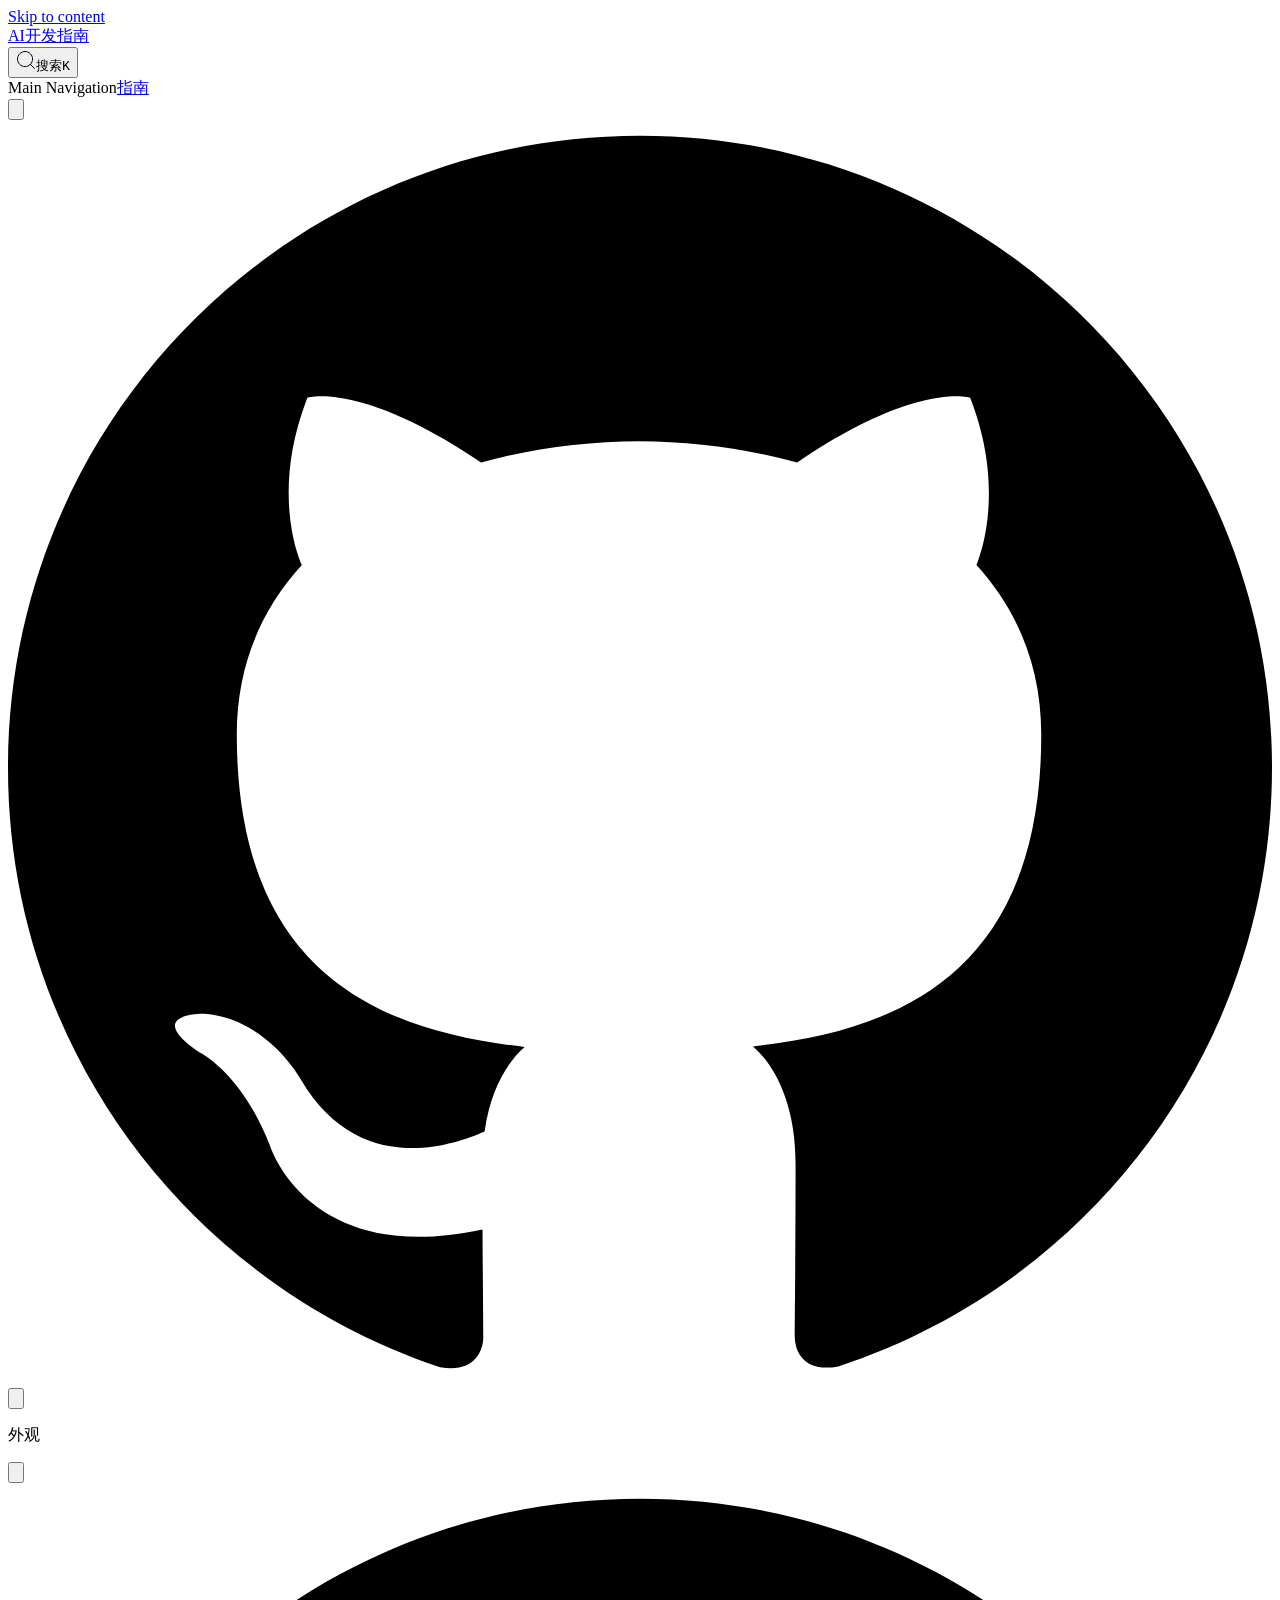
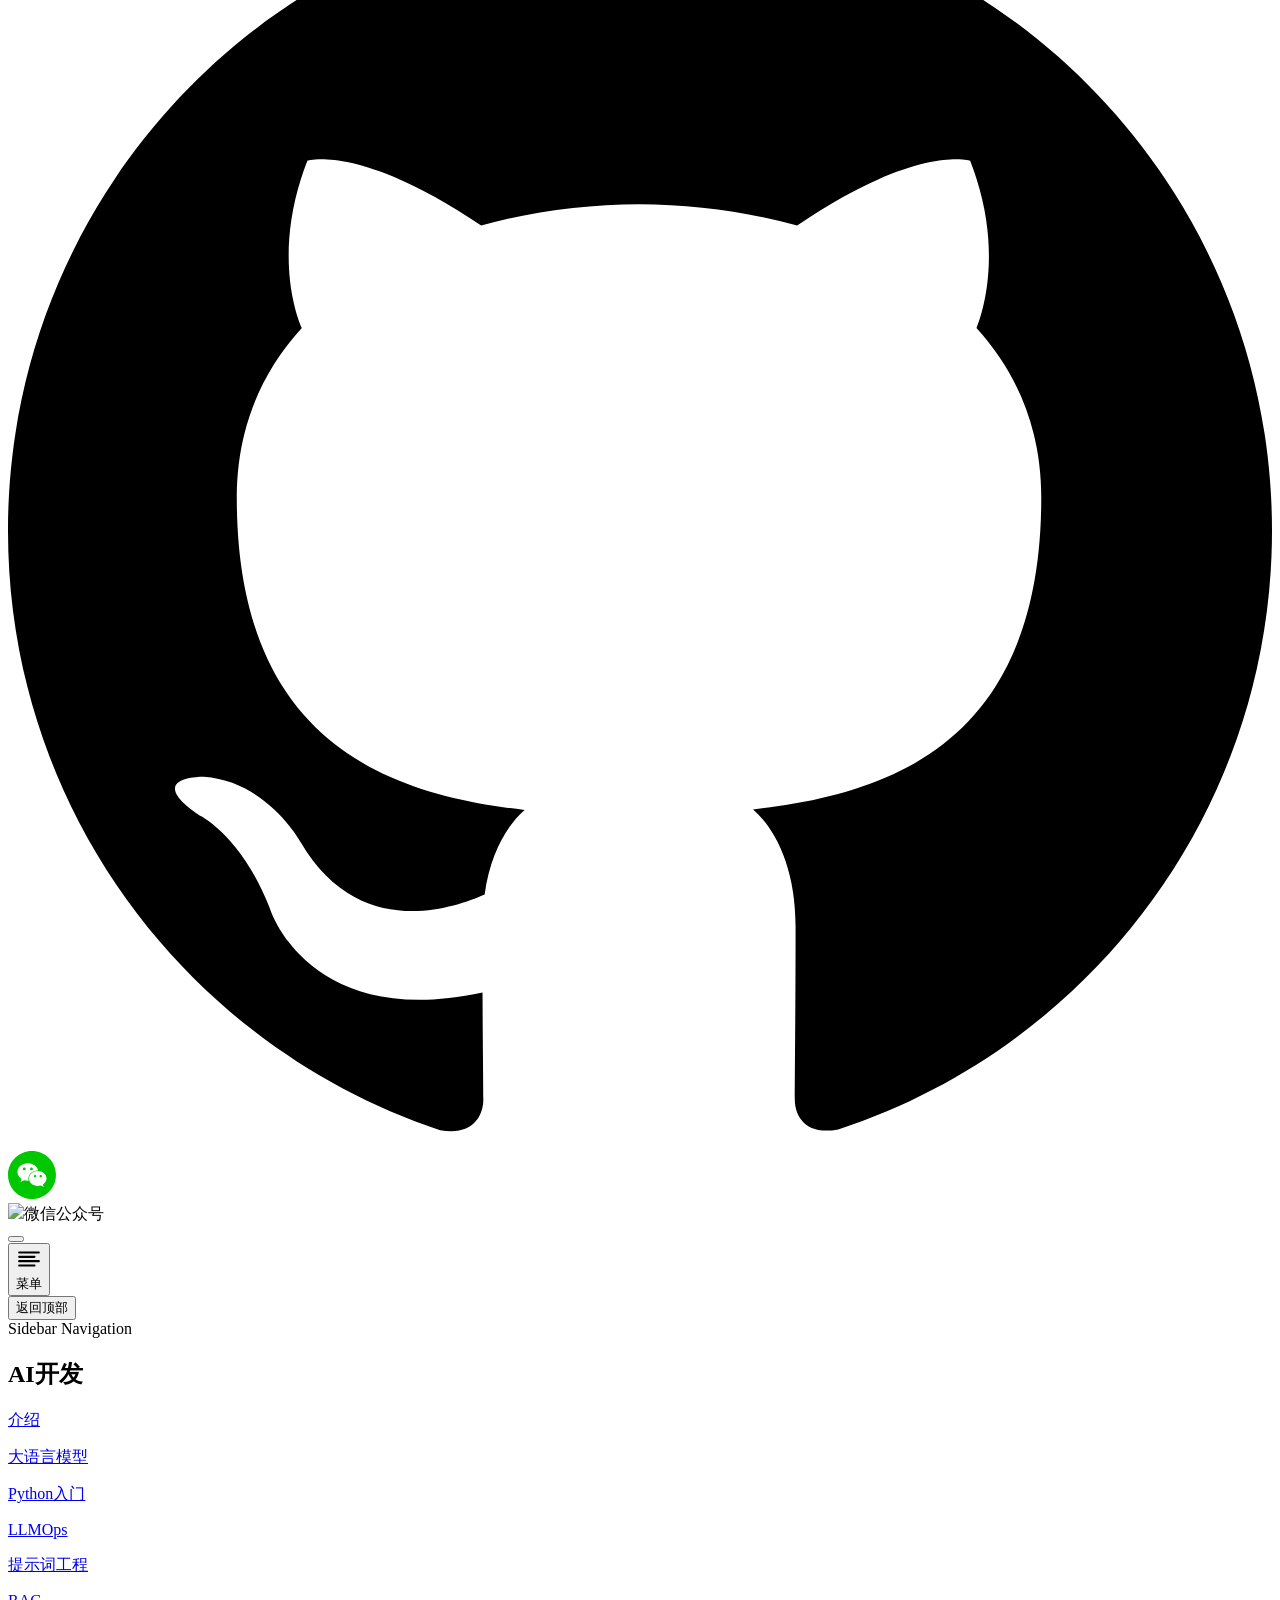
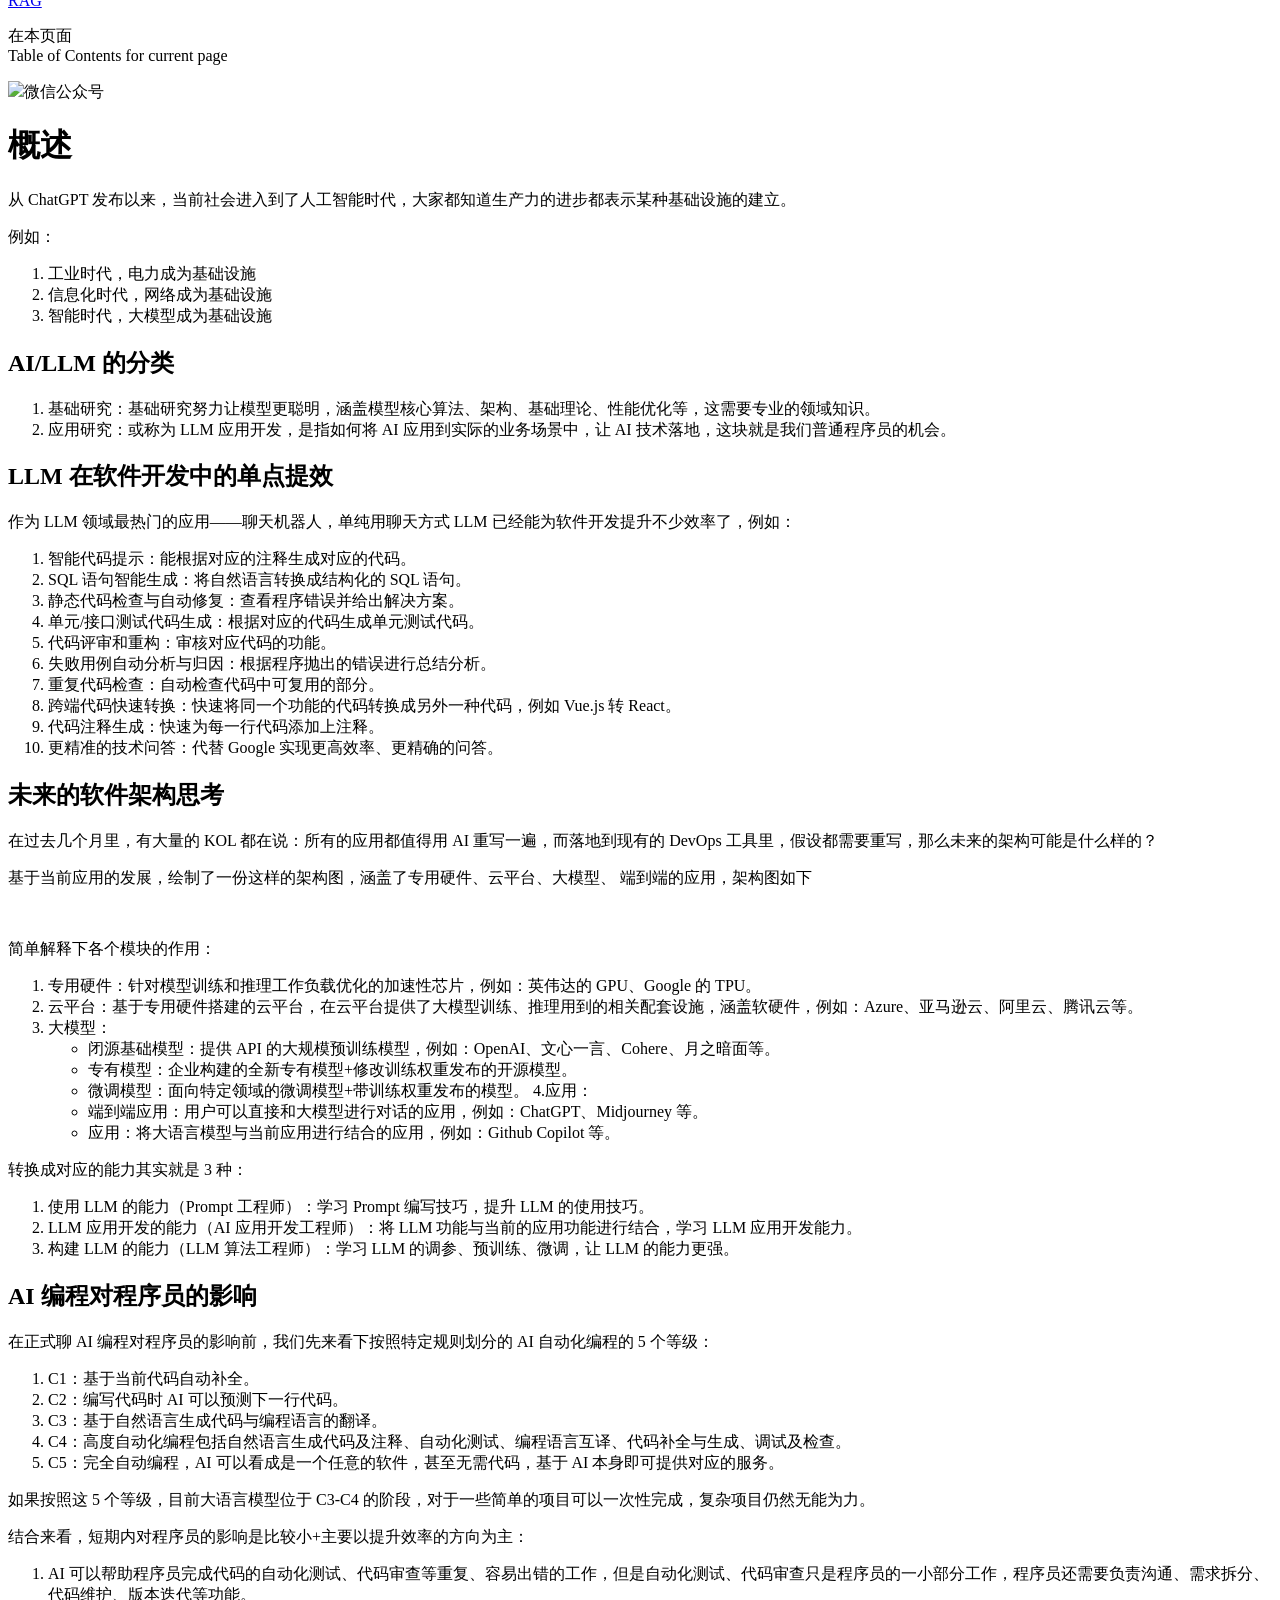
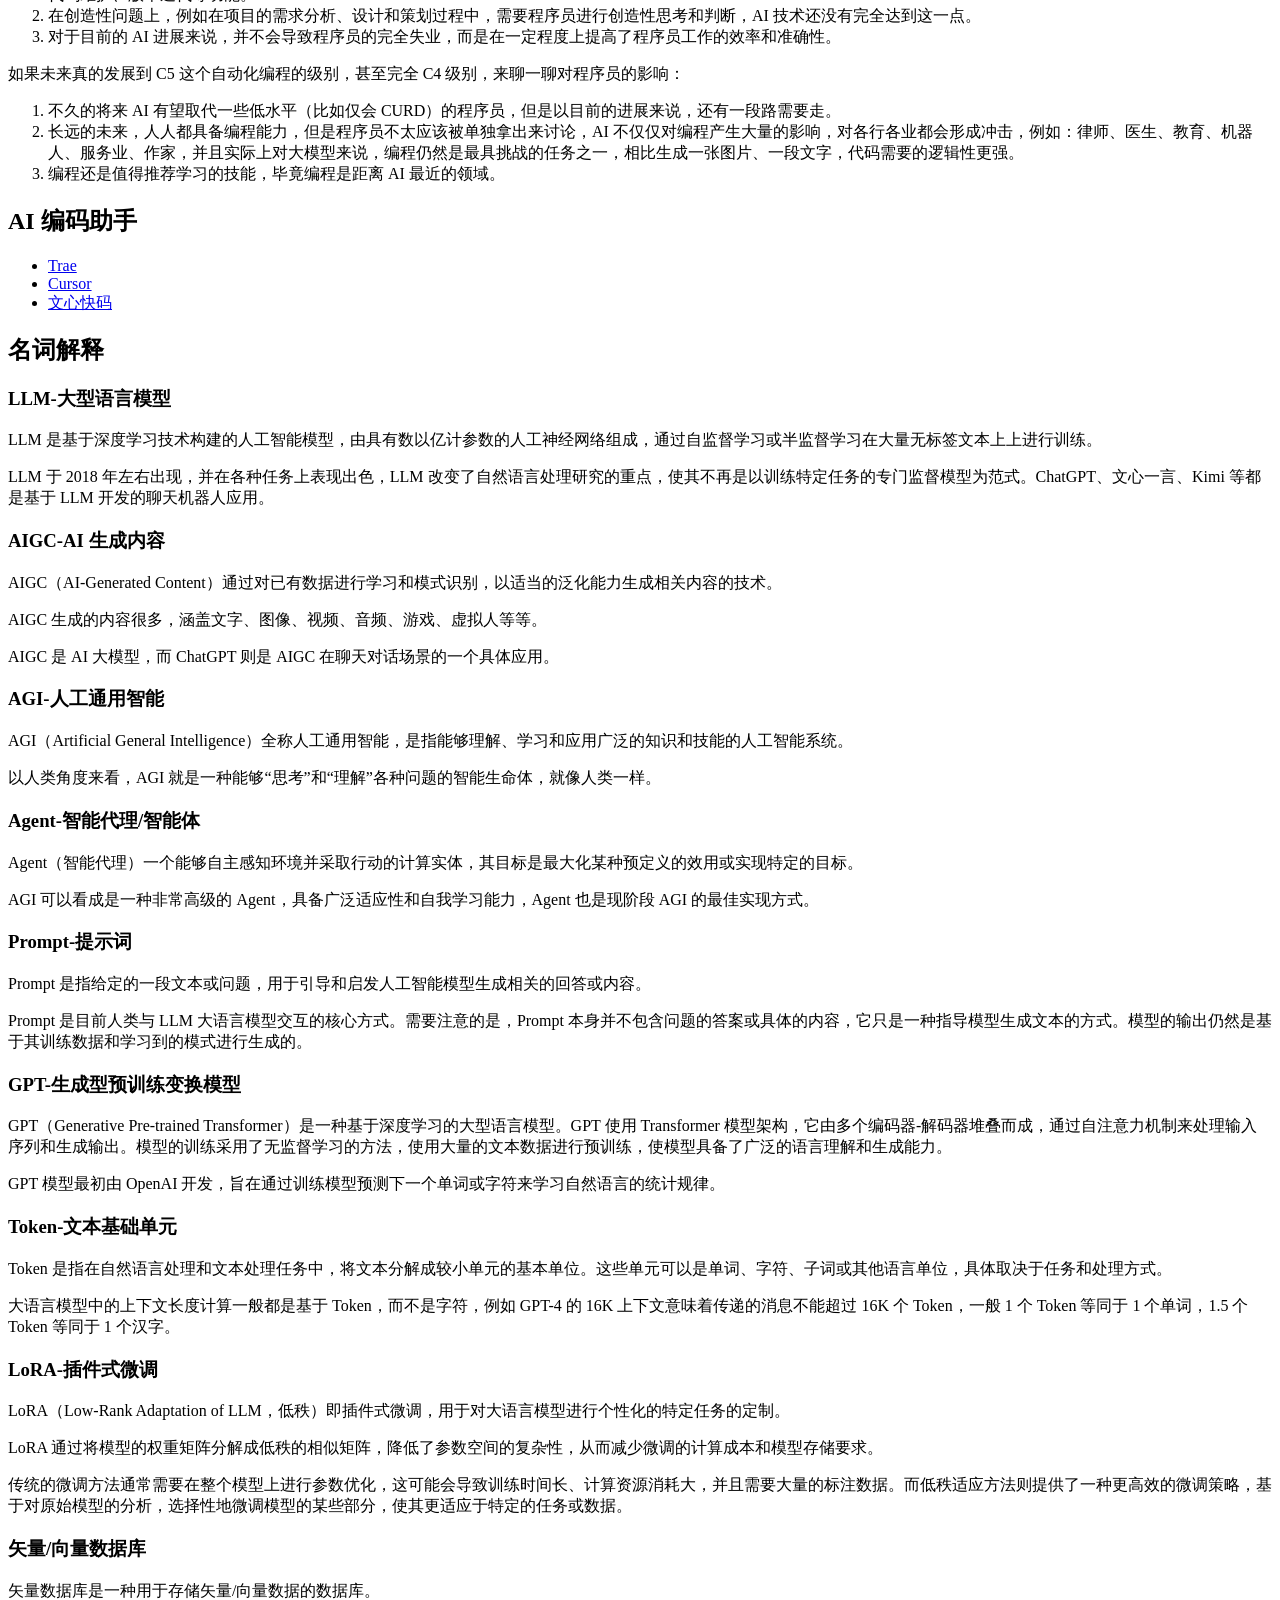
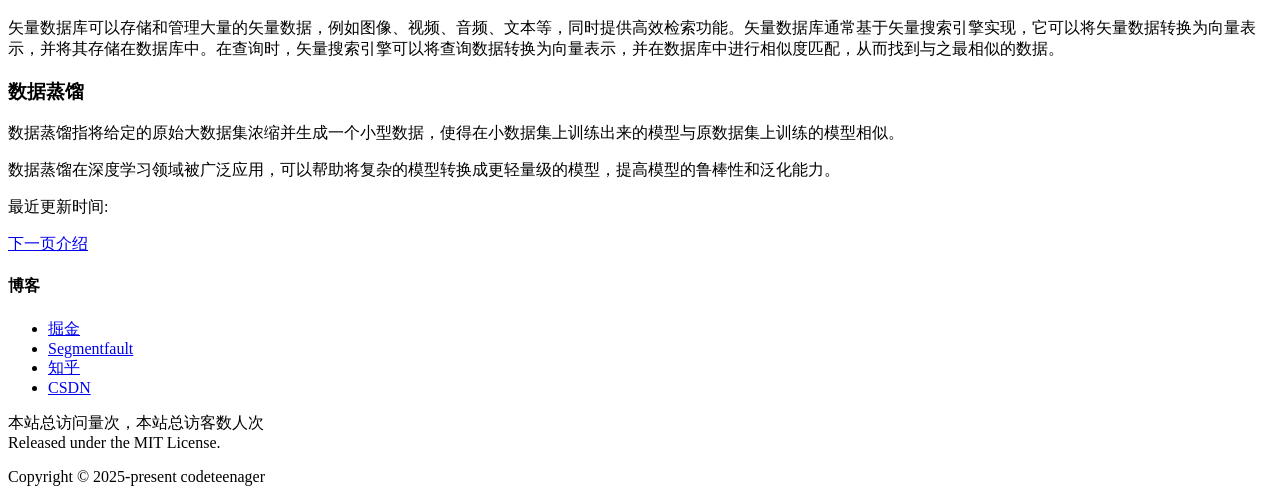
==== commit 62059c9e: "Deploying to gh-pages from  @ 2bdfc2466b066527b5f398169164d13673965014 🚀" ====
--- a/guide/index.html
+++ b/guide/index.html
@@ -7,10 +7,10 @@
     <meta name="description" content="AI开发指南">
     <link rel="preload stylesheet" href="/docs/assets/style.d307efa9.css" as="style">
     
-    <script type="module" src="/docs/assets/app.a08c8fb0.js"></script>
+    <script type="module" src="/docs/assets/app.213a9dda.js"></script>
     <link rel="preload" href="/docs/assets/inter-roman-latin.2ed14f66.woff2" as="font" type="font/woff2" crossorigin="">
     <link rel="modulepreload" href="/docs/assets/chunks/framework.d680e671.js">
-    <link rel="modulepreload" href="/docs/assets/chunks/theme.da267aa0.js">
+    <link rel="modulepreload" href="/docs/assets/chunks/theme.11140542.js">
     <link rel="modulepreload" href="/docs/assets/guide_index.md.208d364e.lean.js">
     <link rel="icon" href="/favicon.ico">
     <script charset="utf-8" async src="//busuanzi.ibruce.info/busuanzi/2.3/busuanzi.pure.mini.js"></script>
@@ -19,8 +19,8 @@
     <script id="check-mac-os">document.documentElement.classList.toggle("mac",/Mac|iPhone|iPod|iPad/i.test(navigator.platform));</script>
   </head>
   <body>
-    <div id="app"><div class="Layout" data-v-5a346dfe><!--[--><!--]--><!--[--><span tabindex="-1" data-v-0f60ec36></span><a href="#VPContent" class="VPSkipLink visually-hidden" data-v-0f60ec36> Skip to content </a><!--]--><!----><header class="VPNav" data-v-5a346dfe data-v-ae24b3ad><div class="VPNavBar" data-v-ae24b3ad data-v-a0fd61f4><div class="container" data-v-a0fd61f4><div class="title" data-v-a0fd61f4><div class="VPNavBarTitle has-sidebar" data-v-a0fd61f4 data-v-86d1bed8><a class="title" href="/docs/" data-v-86d1bed8><!--[--><!--]--><!----><!--[-->AI开发指南<!--]--><!--[--><!--]--></a></div></div><div class="content" data-v-a0fd61f4><div class="curtain" data-v-a0fd61f4></div><div class="content-body" data-v-a0fd61f4><!--[--><!--]--><div class="VPNavBarSearch search" data-v-a0fd61f4><!--[--><!----><div id="local-search"><button type="button" class="DocSearch DocSearch-Button" aria-label="搜索"><span class="DocSearch-Button-Container"><svg class="DocSearch-Search-Icon" width="20" height="20" viewBox="0 0 20 20" aria-label="search icon"><path d="M14.386 14.386l4.0877 4.0877-4.0877-4.0877c-2.9418 2.9419-7.7115 2.9419-10.6533 0-2.9419-2.9418-2.9419-7.7115 0-10.6533 2.9418-2.9419 7.7115-2.9419 10.6533 0 2.9419 2.9418 2.9419 7.7115 0 10.6533z" stroke="currentColor" fill="none" fill-rule="evenodd" stroke-linecap="round" stroke-linejoin="round"></path></svg><span class="DocSearch-Button-Placeholder">搜索</span></span><span class="DocSearch-Button-Keys"><kbd class="DocSearch-Button-Key"></kbd><kbd class="DocSearch-Button-Key">K</kbd></span></button></div><!--]--></div><nav aria-labelledby="main-nav-aria-label" class="VPNavBarMenu menu" data-v-a0fd61f4 data-v-7f418b0f><span id="main-nav-aria-label" class="visually-hidden" data-v-7f418b0f>Main Navigation</span><!--[--><!--[--><a class="VPLink link VPNavBarMenuLink" href="/docs/guide/index.html" tabindex="0" data-v-7f418b0f data-v-42ef59de><!--[--><span data-v-42ef59de>指南</span><!--]--></a><!--]--><!--]--></nav><!----><div class="VPNavBarAppearance appearance" data-v-a0fd61f4 data-v-e6aabb21><button class="VPSwitch VPSwitchAppearance" type="button" role="switch" title="toggle dark mode" aria-checked="false" data-v-e6aabb21 data-v-ce54a7d1 data-v-b1685198><span class="check" data-v-b1685198><span class="icon" data-v-b1685198><!--[--><svg xmlns="http://www.w3.org/2000/svg" aria-hidden="true" focusable="false" viewbox="0 0 24 24" class="sun" data-v-ce54a7d1><path d="M12,18c-3.3,0-6-2.7-6-6s2.7-6,6-6s6,2.7,6,6S15.3,18,12,18zM12,8c-2.2,0-4,1.8-4,4c0,2.2,1.8,4,4,4c2.2,0,4-1.8,4-4C16,9.8,14.2,8,12,8z"></path><path d="M12,4c-0.6,0-1-0.4-1-1V1c0-0.6,0.4-1,1-1s1,0.4,1,1v2C13,3.6,12.6,4,12,4z"></path><path d="M12,24c-0.6,0-1-0.4-1-1v-2c0-0.6,0.4-1,1-1s1,0.4,1,1v2C13,23.6,12.6,24,12,24z"></path><path d="M5.6,6.6c-0.3,0-0.5-0.1-0.7-0.3L3.5,4.9c-0.4-0.4-0.4-1,0-1.4s1-0.4,1.4,0l1.4,1.4c0.4,0.4,0.4,1,0,1.4C6.2,6.5,5.9,6.6,5.6,6.6z"></path><path d="M19.8,20.8c-0.3,0-0.5-0.1-0.7-0.3l-1.4-1.4c-0.4-0.4-0.4-1,0-1.4s1-0.4,1.4,0l1.4,1.4c0.4,0.4,0.4,1,0,1.4C20.3,20.7,20,20.8,19.8,20.8z"></path><path d="M3,13H1c-0.6,0-1-0.4-1-1s0.4-1,1-1h2c0.6,0,1,0.4,1,1S3.6,13,3,13z"></path><path d="M23,13h-2c-0.6,0-1-0.4-1-1s0.4-1,1-1h2c0.6,0,1,0.4,1,1S23.6,13,23,13z"></path><path d="M4.2,20.8c-0.3,0-0.5-0.1-0.7-0.3c-0.4-0.4-0.4-1,0-1.4l1.4-1.4c0.4-0.4,1-0.4,1.4,0s0.4,1,0,1.4l-1.4,1.4C4.7,20.7,4.5,20.8,4.2,20.8z"></path><path d="M18.4,6.6c-0.3,0-0.5-0.1-0.7-0.3c-0.4-0.4-0.4-1,0-1.4l1.4-1.4c0.4-0.4,1-0.4,1.4,0s0.4,1,0,1.4l-1.4,1.4C18.9,6.5,18.6,6.6,18.4,6.6z"></path></svg><svg xmlns="http://www.w3.org/2000/svg" aria-hidden="true" focusable="false" viewbox="0 0 24 24" class="moon" data-v-ce54a7d1><path d="M12.1,22c-0.3,0-0.6,0-0.9,0c-5.5-0.5-9.5-5.4-9-10.9c0.4-4.8,4.2-8.6,9-9c0.4,0,0.8,0.2,1,0.5c0.2,0.3,0.2,0.8-0.1,1.1c-2,2.7-1.4,6.4,1.3,8.4c2.1,1.6,5,1.6,7.1,0c0.3-0.2,0.7-0.3,1.1-0.1c0.3,0.2,0.5,0.6,0.5,1c-0.2,2.7-1.5,5.1-3.6,6.8C16.6,21.2,14.4,22,12.1,22zM9.3,4.4c-2.9,1-5,3.6-5.2,6.8c-0.4,4.4,2.8,8.3,7.2,8.7c2.1,0.2,4.2-0.4,5.8-1.8c1.1-0.9,1.9-2.1,2.4-3.4c-2.5,0.9-5.3,0.5-7.5-1.1C9.2,11.4,8.1,7.7,9.3,4.4z"></path></svg><!--]--></span></span></button></div><div class="VPSocialLinks VPNavBarSocialLinks social-links" data-v-a0fd61f4 data-v-0394ad82 data-v-7bc22406><!--[--><a class="VPSocialLink no-icon" href="https://github.com/codeteenager/FE" aria-label="github" target="_blank" rel="noopener" data-v-7bc22406 data-v-f80f8133><svg role="img" viewBox="0 0 24 24" xmlns="http://www.w3.org/2000/svg"><title>GitHub</title><path d="M12 .297c-6.63 0-12 5.373-12 12 0 5.303 3.438 9.8 8.205 11.385.6.113.82-.258.82-.577 0-.285-.01-1.04-.015-2.04-3.338.724-4.042-1.61-4.042-1.61C4.422 18.07 3.633 17.7 3.633 17.7c-1.087-.744.084-.729.084-.729 1.205.084 1.838 1.236 1.838 1.236 1.07 1.835 2.809 1.305 3.495.998.108-.776.417-1.305.76-1.605-2.665-.3-5.466-1.332-5.466-5.93 0-1.31.465-2.38 1.235-3.22-.135-.303-.54-1.523.105-3.176 0 0 1.005-.322 3.3 1.23.96-.267 1.98-.399 3-.405 1.02.006 2.04.138 3 .405 2.28-1.552 3.285-1.23 3.285-1.23.645 1.653.24 2.873.12 3.176.765.84 1.23 1.91 1.23 3.22 0 4.61-2.805 5.625-5.475 5.92.42.36.81 1.096.81 2.22 0 1.606-.015 2.896-.015 3.286 0 .315.21.69.825.57C20.565 22.092 24 17.592 24 12.297c0-6.627-5.373-12-12-12"/></svg></a><!--]--></div><div class="VPFlyout VPNavBarExtra extra" data-v-a0fd61f4 data-v-40855f84 data-v-9c007e85><button type="button" class="button" aria-haspopup="true" aria-expanded="false" aria-label="extra navigation" data-v-9c007e85><svg xmlns="http://www.w3.org/2000/svg" aria-hidden="true" focusable="false" viewbox="0 0 24 24" class="icon" data-v-9c007e85><circle cx="12" cy="12" r="2"></circle><circle cx="19" cy="12" r="2"></circle><circle cx="5" cy="12" r="2"></circle></svg></button><div class="menu" data-v-9c007e85><div class="VPMenu" data-v-9c007e85 data-v-e7ea1737><!----><!--[--><!--[--><!----><div class="group" data-v-40855f84><div class="item appearance" data-v-40855f84><p class="label" data-v-40855f84>外观</p><div class="appearance-action" data-v-40855f84><button class="VPSwitch VPSwitchAppearance" type="button" role="switch" title="toggle dark mode" aria-checked="false" data-v-40855f84 data-v-ce54a7d1 data-v-b1685198><span class="check" data-v-b1685198><span class="icon" data-v-b1685198><!--[--><svg xmlns="http://www.w3.org/2000/svg" aria-hidden="true" focusable="false" viewbox="0 0 24 24" class="sun" data-v-ce54a7d1><path d="M12,18c-3.3,0-6-2.7-6-6s2.7-6,6-6s6,2.7,6,6S15.3,18,12,18zM12,8c-2.2,0-4,1.8-4,4c0,2.2,1.8,4,4,4c2.2,0,4-1.8,4-4C16,9.8,14.2,8,12,8z"></path><path d="M12,4c-0.6,0-1-0.4-1-1V1c0-0.6,0.4-1,1-1s1,0.4,1,1v2C13,3.6,12.6,4,12,4z"></path><path d="M12,24c-0.6,0-1-0.4-1-1v-2c0-0.6,0.4-1,1-1s1,0.4,1,1v2C13,23.6,12.6,24,12,24z"></path><path d="M5.6,6.6c-0.3,0-0.5-0.1-0.7-0.3L3.5,4.9c-0.4-0.4-0.4-1,0-1.4s1-0.4,1.4,0l1.4,1.4c0.4,0.4,0.4,1,0,1.4C6.2,6.5,5.9,6.6,5.6,6.6z"></path><path d="M19.8,20.8c-0.3,0-0.5-0.1-0.7-0.3l-1.4-1.4c-0.4-0.4-0.4-1,0-1.4s1-0.4,1.4,0l1.4,1.4c0.4,0.4,0.4,1,0,1.4C20.3,20.7,20,20.8,19.8,20.8z"></path><path d="M3,13H1c-0.6,0-1-0.4-1-1s0.4-1,1-1h2c0.6,0,1,0.4,1,1S3.6,13,3,13z"></path><path d="M23,13h-2c-0.6,0-1-0.4-1-1s0.4-1,1-1h2c0.6,0,1,0.4,1,1S23.6,13,23,13z"></path><path d="M4.2,20.8c-0.3,0-0.5-0.1-0.7-0.3c-0.4-0.4-0.4-1,0-1.4l1.4-1.4c0.4-0.4,1-0.4,1.4,0s0.4,1,0,1.4l-1.4,1.4C4.7,20.7,4.5,20.8,4.2,20.8z"></path><path d="M18.4,6.6c-0.3,0-0.5-0.1-0.7-0.3c-0.4-0.4-0.4-1,0-1.4l1.4-1.4c0.4-0.4,1-0.4,1.4,0s0.4,1,0,1.4l-1.4,1.4C18.9,6.5,18.6,6.6,18.4,6.6z"></path></svg><svg xmlns="http://www.w3.org/2000/svg" aria-hidden="true" focusable="false" viewbox="0 0 24 24" class="moon" data-v-ce54a7d1><path d="M12.1,22c-0.3,0-0.6,0-0.9,0c-5.5-0.5-9.5-5.4-9-10.9c0.4-4.8,4.2-8.6,9-9c0.4,0,0.8,0.2,1,0.5c0.2,0.3,0.2,0.8-0.1,1.1c-2,2.7-1.4,6.4,1.3,8.4c2.1,1.6,5,1.6,7.1,0c0.3-0.2,0.7-0.3,1.1-0.1c0.3,0.2,0.5,0.6,0.5,1c-0.2,2.7-1.5,5.1-3.6,6.8C16.6,21.2,14.4,22,12.1,22zM9.3,4.4c-2.9,1-5,3.6-5.2,6.8c-0.4,4.4,2.8,8.3,7.2,8.7c2.1,0.2,4.2-0.4,5.8-1.8c1.1-0.9,1.9-2.1,2.4-3.4c-2.5,0.9-5.3,0.5-7.5-1.1C9.2,11.4,8.1,7.7,9.3,4.4z"></path></svg><!--]--></span></span></button></div></div></div><div class="group" data-v-40855f84><div class="item social-links" data-v-40855f84><div class="VPSocialLinks social-links-list" data-v-40855f84 data-v-7bc22406><!--[--><a class="VPSocialLink no-icon" href="https://github.com/codeteenager/FE" aria-label="github" target="_blank" rel="noopener" data-v-7bc22406 data-v-f80f8133><svg role="img" viewBox="0 0 24 24" xmlns="http://www.w3.org/2000/svg"><title>GitHub</title><path d="M12 .297c-6.63 0-12 5.373-12 12 0 5.303 3.438 9.8 8.205 11.385.6.113.82-.258.82-.577 0-.285-.01-1.04-.015-2.04-3.338.724-4.042-1.61-4.042-1.61C4.422 18.07 3.633 17.7 3.633 17.7c-1.087-.744.084-.729.084-.729 1.205.084 1.838 1.236 1.838 1.236 1.07 1.835 2.809 1.305 3.495.998.108-.776.417-1.305.76-1.605-2.665-.3-5.466-1.332-5.466-5.93 0-1.31.465-2.38 1.235-3.22-.135-.303-.54-1.523.105-3.176 0 0 1.005-.322 3.3 1.23.96-.267 1.98-.399 3-.405 1.02.006 2.04.138 3 .405 2.28-1.552 3.285-1.23 3.285-1.23.645 1.653.24 2.873.12 3.176.765.84 1.23 1.91 1.23 3.22 0 4.61-2.805 5.625-5.475 5.92.42.36.81 1.096.81 2.22 0 1.606-.015 2.896-.015 3.286 0 .315.21.69.825.57C20.565 22.092 24 17.592 24 12.297c0-6.627-5.373-12-12-12"/></svg></a><!--]--></div></div></div><!--]--><!--]--></div></div></div><!--[--><!--[--><!--[--><div class="VPSocialLinks VPNavBarSocialLinks social-links" data-v-3c843f7c><a class="VPSocialLink app" aria-label="weixin" data-v-3c843f7c><svg t="1701186907114" class="icon" viewBox="0 0 1024 1024" version="1.1" xmlns="http://www.w3.org/2000/svg" p-id="17908" width="48" height="48" data-v-3c843f7c><path d="M347.729118 353.0242c-16.487119 0-29.776737 13.389539-29.776737 29.776737S331.241998 412.677596 347.729118 412.677596s29.776737-13.389539 29.776737-29.776737-13.289617-29.876659-29.776737-29.876659zM577.749415 511.800156c-13.689305 0-24.880562 11.091335-24.880563 24.880562 0 13.689305 11.091335 24.880562 24.880563 24.880562 13.689305 0 24.880562-11.191257 24.880562-24.880562s-11.191257-24.880562-24.880562-24.880562zM500.909446 412.677596c16.487119 0 29.776737-13.389539 29.776737-29.776737s-13.389539-29.776737-29.776737-29.776737c-16.487119 0-29.776737 13.389539-29.776737 29.776737s13.289617 29.776737 29.776737 29.776737zM698.455113 511.600312c-13.689305 0-24.880562 11.091335-24.880562 24.880562 0 13.689305 11.091335 24.880562 24.880562 24.880562 13.689305 0 24.880562-11.091335 24.880562-24.880562-0.099922-13.689305-11.191257-24.880562-24.880562-24.880562z" fill="#00C800" p-id="17909" data-v-3c843f7c></path><path d="M511.601093 0.799375C229.12178 0.799375 0.000781 229.820453 0.000781 512.399688s229.021077 511.600312 511.600312 511.600312 511.600312-229.021077 511.600312-511.600312S794.180328 0.799375 511.601093 0.799375z m-90.229508 634.504294c-27.37861 0-49.361436-5.595628-76.839969-10.991413l-76.640125 38.469945 21.882904-65.948477c-54.957065-38.370023-87.73146-87.831382-87.73146-148.084309 0-104.318501 98.722873-186.554254 219.32865-186.554255 107.815769 0 202.34192 65.648712 221.327088 153.979703-6.994536-0.799375-13.989071-1.298985-21.083529-1.298985-104.118657 0-186.454333 77.739266-186.454332 173.564403 0 15.98751 2.498048 31.275566 6.794692 45.964091-6.794692 0.599532-13.689305 0.899297-20.583919 0.899297z m323.547228 76.839969l16.48712 54.757221-60.153006-32.874317c-21.882904 5.495706-43.965652 10.991413-65.848555 10.991413-104.318501 0-186.554254-71.344262-186.554255-159.175644 0-87.631538 82.135831-159.175644 186.554255-159.175644 98.523029 0 186.254489 71.444184 186.254488 159.175644 0.099922 49.461358-32.774395 93.227166-76.740047 126.301327z" fill="#00C800" p-id="17910" data-v-3c843f7c></path></svg><div class="qrcode" data-v-3c843f7c><img class="icon" src="/docs/weixin.jpg" data-v-3c843f7c><span data-v-3c843f7c>微信公众号</span></div></a></div><!--]--><!--]--><!--]--><button type="button" class="VPNavBarHamburger hamburger" aria-label="mobile navigation" aria-expanded="false" aria-controls="VPNavScreen" data-v-a0fd61f4 data-v-e5dd9c1c><span class="container" data-v-e5dd9c1c><span class="top" data-v-e5dd9c1c></span><span class="middle" data-v-e5dd9c1c></span><span class="bottom" data-v-e5dd9c1c></span></span></button></div></div></div></div><!----></header><div class="VPLocalNav reached-top" data-v-5a346dfe data-v-79c8c1df><button class="menu" aria-expanded="false" aria-controls="VPSidebarNav" data-v-79c8c1df><svg xmlns="http://www.w3.org/2000/svg" aria-hidden="true" focusable="false" viewbox="0 0 24 24" class="menu-icon" data-v-79c8c1df><path d="M17,11H3c-0.6,0-1-0.4-1-1s0.4-1,1-1h14c0.6,0,1,0.4,1,1S17.6,11,17,11z"></path><path d="M21,7H3C2.4,7,2,6.6,2,6s0.4-1,1-1h18c0.6,0,1,0.4,1,1S21.6,7,21,7z"></path><path d="M21,15H3c-0.6,0-1-0.4-1-1s0.4-1,1-1h18c0.6,0,1,0.4,1,1S21.6,15,21,15z"></path><path d="M17,19H3c-0.6,0-1-0.4-1-1s0.4-1,1-1h14c0.6,0,1,0.4,1,1S17.6,19,17,19z"></path></svg><span class="menu-text" data-v-79c8c1df>菜单</span></button><div class="VPLocalNavOutlineDropdown" style="--vp-vh:0px;" data-v-79c8c1df data-v-1c15a60a><button data-v-1c15a60a>返回顶部</button><!----></div></div><aside class="VPSidebar" data-v-5a346dfe data-v-b00e2fdd><div class="curtain" data-v-b00e2fdd></div><nav class="nav" id="VPSidebarNav" aria-labelledby="sidebar-aria-label" tabindex="-1" data-v-b00e2fdd><span class="visually-hidden" id="sidebar-aria-label" data-v-b00e2fdd> Sidebar Navigation </span><!--[--><!--]--><!--[--><div class="group" data-v-b00e2fdd><section class="VPSidebarItem level-0" data-v-b00e2fdd data-v-e31bd47b><div class="item" role="button" tabindex="0" data-v-e31bd47b><div class="indicator" data-v-e31bd47b></div><h2 class="text" data-v-e31bd47b>AI开发</h2><!----></div><div class="items" data-v-e31bd47b><!--[--><div class="VPSidebarItem level-1 is-link" data-v-e31bd47b data-v-e31bd47b><div class="item" data-v-e31bd47b><div class="indicator" data-v-e31bd47b></div><a class="VPLink link link" href="/docs/guide/index.html" data-v-e31bd47b><!--[--><p class="text" data-v-e31bd47b>介绍</p><!--]--></a><!----></div><!----></div><div class="VPSidebarItem level-1 is-link" data-v-e31bd47b data-v-e31bd47b><div class="item" data-v-e31bd47b><div class="indicator" data-v-e31bd47b></div><a class="VPLink link link" href="/docs/guide/llm.html" data-v-e31bd47b><!--[--><p class="text" data-v-e31bd47b>大语言模型</p><!--]--></a><!----></div><!----></div><div class="VPSidebarItem level-1 is-link" data-v-e31bd47b data-v-e31bd47b><div class="item" data-v-e31bd47b><div class="indicator" data-v-e31bd47b></div><a class="VPLink link link" href="/docs/guide/python.html" data-v-e31bd47b><!--[--><p class="text" data-v-e31bd47b>Python入门</p><!--]--></a><!----></div><!----></div><div class="VPSidebarItem level-1 is-link" data-v-e31bd47b data-v-e31bd47b><div class="item" data-v-e31bd47b><div class="indicator" data-v-e31bd47b></div><a class="VPLink link link" href="/docs/guide/llmops.html" data-v-e31bd47b><!--[--><p class="text" data-v-e31bd47b>LLMOps</p><!--]--></a><!----></div><!----></div><div class="VPSidebarItem level-1 is-link" data-v-e31bd47b data-v-e31bd47b><div class="item" data-v-e31bd47b><div class="indicator" data-v-e31bd47b></div><a class="VPLink link link" href="/docs/guide/prompt.html" data-v-e31bd47b><!--[--><p class="text" data-v-e31bd47b>提示词工程</p><!--]--></a><!----></div><!----></div><!--]--></div></section></div><!--]--><!--[--><!--]--></nav></aside><div class="VPContent has-sidebar" id="VPContent" data-v-5a346dfe data-v-669faec9><div class="VPDoc has-sidebar has-aside" data-v-669faec9 data-v-6b87e69f><!--[--><!--]--><div class="container" data-v-6b87e69f><div class="aside" data-v-6b87e69f><div class="aside-curtain" data-v-6b87e69f></div><div class="aside-container" data-v-6b87e69f><div class="aside-content" data-v-6b87e69f><div class="VPDocAside" data-v-6b87e69f data-v-3f215769><!--[--><!--]--><!--[--><!--]--><div class="VPDocAsideOutline" role="navigation" data-v-3f215769 data-v-d330b1bb><div class="content" data-v-d330b1bb><div class="outline-marker" data-v-d330b1bb></div><div class="outline-title" role="heading" aria-level="2" data-v-d330b1bb>在本页面</div><nav aria-labelledby="doc-outline-aria-label" data-v-d330b1bb><span class="visually-hidden" id="doc-outline-aria-label" data-v-d330b1bb> Table of Contents for current page </span><ul class="root" data-v-d330b1bb data-v-d0ee3533><!--[--><!--]--></ul></nav></div></div><!--[--><!--]--><div class="spacer" data-v-3f215769></div><!--[--><!--]--><!----><!--[--><!--]--><!--[--><!--[--><!--[--><!--[--><div class="content" data-v-0fdd4fd7><img class="icon" src="/docs/weixin.jpg" data-v-0fdd4fd7><span class="text" data-v-0fdd4fd7>微信公众号</span></div><!--]--><!--]--><!--]--><!--]--></div></div></div></div><div class="content" data-v-6b87e69f><div class="content-container" data-v-6b87e69f><!--[--><!--]--><!----><main class="main" data-v-6b87e69f><div style="position:relative;" class="vp-doc _docs_guide_" data-v-6b87e69f><div><h1 id="概述" tabindex="-1">概述 <a class="header-anchor" href="#概述" aria-label="Permalink to &quot;概述&quot;">​</a></h1><p>从 ChatGPT 发布以来，当前社会进入到了人工智能时代，大家都知道生产力的进步都表示某种基础设施的建立。</p><p>例如：</p><ol><li>工业时代，电力成为基础设施</li><li>信息化时代，网络成为基础设施</li><li>智能时代，大模型成为基础设施</li></ol><h2 id="ai-llm-的分类" tabindex="-1">AI/LLM 的分类 <a class="header-anchor" href="#ai-llm-的分类" aria-label="Permalink to &quot;AI/LLM 的分类&quot;">​</a></h2><ol><li>基础研究：基础研究努力让模型更聪明，涵盖模型核心算法、架构、基础理论、性能优化等，这需要专业的领域知识。</li><li>应用研究：或称为 LLM 应用开发，是指如何将 AI 应用到实际的业务场景中，让 AI 技术落地，这块就是我们普通程序员的机会。</li></ol><h2 id="llm-在软件开发中的单点提效" tabindex="-1">LLM 在软件开发中的单点提效 <a class="header-anchor" href="#llm-在软件开发中的单点提效" aria-label="Permalink to &quot;LLM 在软件开发中的单点提效&quot;">​</a></h2><p>作为 LLM 领域最热门的应用——聊天机器人，单纯用聊天方式 LLM 已经能为软件开发提升不少效率了，例如：</p><ol><li>智能代码提示：能根据对应的注释生成对应的代码。</li><li>SQL 语句智能生成：将自然语言转换成结构化的 SQL 语句。</li><li>静态代码检查与自动修复：查看程序错误并给出解决方案。</li><li>单元/接口测试代码生成：根据对应的代码生成单元测试代码。</li><li>代码评审和重构：审核对应代码的功能。</li><li>失败用例自动分析与归因：根据程序抛出的错误进行总结分析。</li><li>重复代码检查：自动检查代码中可复用的部分。</li><li>跨端代码快速转换：快速将同一个功能的代码转换成另外一种代码，例如 Vue.js 转 React。</li><li>代码注释生成：快速为每一行代码添加上注释。</li><li>更精准的技术问答：代替 Google 实现更高效率、更精确的问答。</li></ol><h2 id="未来的软件架构思考" tabindex="-1">未来的软件架构思考 <a class="header-anchor" href="#未来的软件架构思考" aria-label="Permalink to &quot;未来的软件架构思考&quot;">​</a></h2><p>在过去几个月里，有大量的 KOL 都在说：所有的应用都值得用 AI 重写一遍，而落地到现有的 DevOps 工具里，假设都需要重写，那么未来的架构可能是什么样的？</p><p>基于当前应用的发展，绘制了一份这样的架构图，涵盖了专用硬件、云平台、大模型、 端到端的应用，架构图如下</p><p><img src="/docs/guide/8.png" alt=""></p><p>简单解释下各个模块的作用：</p><ol><li>专用硬件：针对模型训练和推理工作负载优化的加速性芯片，例如：英伟达的 GPU、Google 的 TPU。</li><li>云平台：基于专用硬件搭建的云平台，在云平台提供了大模型训练、推理用到的相关配套设施，涵盖软硬件，例如：Azure、亚马逊云、阿里云、腾讯云等。</li><li>大模型： <ul><li>闭源基础模型：提供 API 的大规模预训练模型，例如：OpenAI、文心一言、Cohere、月之暗面等。</li><li>专有模型：企业构建的全新专有模型+修改训练权重发布的开源模型。</li><li>微调模型：面向特定领域的微调模型+带训练权重发布的模型。 4.应用：</li><li>端到端应用：用户可以直接和大模型进行对话的应用，例如：ChatGPT、Midjourney 等。</li><li>应用：将大语言模型与当前应用进行结合的应用，例如：Github Copilot 等。</li></ul></li></ol><p>转换成对应的能力其实就是 3 种：</p><ol><li>使用 LLM 的能力（Prompt 工程师）：学习 Prompt 编写技巧，提升 LLM 的使用技巧。</li><li>LLM 应用开发的能力（AI 应用开发工程师）：将 LLM 功能与当前的应用功能进行结合，学习 LLM 应用开发能力。</li><li>构建 LLM 的能力（LLM 算法工程师）：学习 LLM 的调参、预训练、微调，让 LLM 的能力更强。</li></ol><h2 id="ai-编程对程序员的影响" tabindex="-1">AI 编程对程序员的影响 <a class="header-anchor" href="#ai-编程对程序员的影响" aria-label="Permalink to &quot;AI 编程对程序员的影响&quot;">​</a></h2><p>在正式聊 AI 编程对程序员的影响前，我们先来看下按照特定规则划分的 AI 自动化编程的 5 个等级：</p><ol><li>C1：基于当前代码自动补全。</li><li>C2：编写代码时 AI 可以预测下一行代码。</li><li>C3：基于自然语言生成代码与编程语言的翻译。</li><li>C4：高度自动化编程包括自然语言生成代码及注释、自动化测试、编程语言互译、代码补全与生成、调试及检查。</li><li>C5：完全自动编程，AI 可以看成是一个任意的软件，甚至无需代码，基于 AI 本身即可提供对应的服务。</li></ol><p>如果按照这 5 个等级，目前大语言模型位于 C3-C4 的阶段，对于一些简单的项目可以一次性完成，复杂项目仍然无能为力。</p><p>结合来看，短期内对程序员的影响是比较小+主要以提升效率的方向为主：</p><ol><li>AI 可以帮助程序员完成代码的自动化测试、代码审查等重复、容易出错的工作，但是自动化测试、代码审查只是程序员的一小部分工作，程序员还需要负责沟通、需求拆分、代码维护、版本迭代等功能。</li><li>在创造性问题上，例如在项目的需求分析、设计和策划过程中，需要程序员进行创造性思考和判断，AI 技术还没有完全达到这一点。</li><li>对于目前的 AI 进展来说，并不会导致程序员的完全失业，而是在一定程度上提高了程序员工作的效率和准确性。</li></ol><p>如果未来真的发展到 C5 这个自动化编程的级别，甚至完全 C4 级别，来聊一聊对程序员的影响：</p><ol><li>不久的将来 AI 有望取代一些低水平（比如仅会 CURD）的程序员，但是以目前的进展来说，还有一段路需要走。</li><li>长远的未来，人人都具备编程能力，但是程序员不太应该被单独拿出来讨论，AI 不仅仅对编程产生大量的影响，对各行各业都会形成冲击，例如：律师、医生、教育、机器人、服务业、作家，并且实际上对大模型来说，编程仍然是最具挑战的任务之一，相比生成一张图片、一段文字，代码需要的逻辑性更强。</li><li>编程还是值得推荐学习的技能，毕竟编程是距离 AI 最近的领域。</li></ol><h2 id="ai-编码助手" tabindex="-1">AI 编码助手 <a class="header-anchor" href="#ai-编码助手" aria-label="Permalink to &quot;AI 编码助手&quot;">​</a></h2><ul><li><a href="https://www.trae.com.cn" target="_blank" rel="noreferrer">Trae</a></li><li><a href="https://www.cursor.com" target="_blank" rel="noreferrer">Cursor</a></li><li><a href="https://comate.baidu.com/zh" target="_blank" rel="noreferrer">文心快码</a></li></ul><h2 id="名词解释" tabindex="-1">名词解释 <a class="header-anchor" href="#名词解释" aria-label="Permalink to &quot;名词解释&quot;">​</a></h2><h3 id="llm-大型语言模型" tabindex="-1">LLM-大型语言模型 <a class="header-anchor" href="#llm-大型语言模型" aria-label="Permalink to &quot;LLM-大型语言模型&quot;">​</a></h3><p>LLM 是基于深度学习技术构建的人工智能模型，由具有数以亿计参数的人工神经网络组成，通过自监督学习或半监督学习在大量无标签文本上上进行训练。</p><p>LLM 于 2018 年左右出现，并在各种任务上表现出色，LLM 改变了自然语言处理研究的重点，使其不再是以训练特定任务的专门监督模型为范式。ChatGPT、文心一言、Kimi 等都是基于 LLM 开发的聊天机器人应用。</p><h3 id="aigc-ai-生成内容" tabindex="-1">AIGC-AI 生成内容 <a class="header-anchor" href="#aigc-ai-生成内容" aria-label="Permalink to &quot;AIGC-AI 生成内容&quot;">​</a></h3><p>AIGC（AI-Generated Content）通过对已有数据进行学习和模式识别，以适当的泛化能力生成相关内容的技术。</p><p>AIGC 生成的内容很多，涵盖文字、图像、视频、音频、游戏、虚拟人等等。</p><p>AIGC 是 AI 大模型，而 ChatGPT 则是 AIGC 在聊天对话场景的一个具体应用。</p><h3 id="agi-人工通用智能" tabindex="-1">AGI-人工通用智能 <a class="header-anchor" href="#agi-人工通用智能" aria-label="Permalink to &quot;AGI-人工通用智能&quot;">​</a></h3><p>AGI（Artificial General Intelligence）全称人工通用智能，是指能够理解、学习和应用广泛的知识和技能的人工智能系统。</p><p>以人类角度来看，AGI 就是一种能够“思考”和“理解”各种问题的智能生命体，就像人类一样。</p><h3 id="agent-智能代理-智能体" tabindex="-1">Agent-智能代理/智能体 <a class="header-anchor" href="#agent-智能代理-智能体" aria-label="Permalink to &quot;Agent-智能代理/智能体&quot;">​</a></h3><p>Agent（智能代理）一个能够自主感知环境并采取行动的计算实体，其目标是最大化某种预定义的效用或实现特定的目标。</p><p>AGI 可以看成是一种非常高级的 Agent，具备广泛适应性和自我学习能力，Agent 也是现阶段 AGI 的最佳实现方式。</p><h3 id="prompt-提示词" tabindex="-1">Prompt-提示词 <a class="header-anchor" href="#prompt-提示词" aria-label="Permalink to &quot;Prompt-提示词&quot;">​</a></h3><p>Prompt 是指给定的一段文本或问题，用于引导和启发人工智能模型生成相关的回答或内容。</p><p>Prompt 是目前人类与 LLM 大语言模型交互的核心方式。需要注意的是，Prompt 本身并不包含问题的答案或具体的内容，它只是一种指导模型生成文本的方式。模型的输出仍然是基于其训练数据和学习到的模式进行生成的。</p><h3 id="gpt-生成型预训练变换模型" tabindex="-1">GPT-生成型预训练变换模型 <a class="header-anchor" href="#gpt-生成型预训练变换模型" aria-label="Permalink to &quot;GPT-生成型预训练变换模型&quot;">​</a></h3><p>GPT（Generative Pre-trained Transformer）是一种基于深度学习的大型语言模型。GPT 使用 Transformer 模型架构，它由多个编码器-解码器堆叠而成，通过自注意力机制来处理输入序列和生成输出。模型的训练采用了无监督学习的方法，使用大量的文本数据进行预训练，使模型具备了广泛的语言理解和生成能力。</p><p>GPT 模型最初由 OpenAI 开发，旨在通过训练模型预测下一个单词或字符来学习自然语言的统计规律。</p><h3 id="token-文本基础单元" tabindex="-1">Token-文本基础单元 <a class="header-anchor" href="#token-文本基础单元" aria-label="Permalink to &quot;Token-文本基础单元&quot;">​</a></h3><p>Token 是指在自然语言处理和文本处理任务中，将文本分解成较小单元的基本单位。这些单元可以是单词、字符、子词或其他语言单位，具体取决于任务和处理方式。</p><p>大语言模型中的上下文长度计算一般都是基于 Token，而不是字符，例如 GPT-4 的 16K 上下文意味着传递的消息不能超过 16K 个 Token，一般 1 个 Token 等同于 1 个单词，1.5 个 Token 等同于 1 个汉字。</p><h3 id="lora-插件式微调" tabindex="-1">LoRA-插件式微调 <a class="header-anchor" href="#lora-插件式微调" aria-label="Permalink to &quot;LoRA-插件式微调&quot;">​</a></h3><p>LoRA（Low-Rank Adaptation of LLM，低秩）即插件式微调，用于对大语言模型进行个性化的特定任务的定制。</p><p>LoRA 通过将模型的权重矩阵分解成低秩的相似矩阵，降低了参数空间的复杂性，从而减少微调的计算成本和模型存储要求。</p><p>传统的微调方法通常需要在整个模型上进行参数优化，这可能会导致训练时间长、计算资源消耗大，并且需要大量的标注数据。而低秩适应方法则提供了一种更高效的微调策略，基于对原始模型的分析，选择性地微调模型的某些部分，使其更适应于特定的任务或数据。</p><h3 id="矢量-向量数据库" tabindex="-1">矢量/向量数据库 <a class="header-anchor" href="#矢量-向量数据库" aria-label="Permalink to &quot;矢量/向量数据库&quot;">​</a></h3><p>矢量数据库是一种用于存储矢量/向量数据的数据库。</p><p>矢量数据库可以存储和管理大量的矢量数据，例如图像、视频、音频、文本等，同时提供高效检索功能。矢量数据库通常基于矢量搜索引擎实现，它可以将矢量数据转换为向量表示，并将其存储在数据库中。在查询时，矢量搜索引擎可以将查询数据转换为向量表示，并在数据库中进行相似度匹配，从而找到与之最相似的数据。</p><h3 id="数据蒸馏" tabindex="-1">数据蒸馏 <a class="header-anchor" href="#数据蒸馏" aria-label="Permalink to &quot;数据蒸馏&quot;">​</a></h3><p>数据蒸馏指将给定的原始大数据集浓缩并生成一个小型数据，使得在小数据集上训练出来的模型与原数据集上训练的模型相似。</p><p>数据蒸馏在深度学习领域被广泛应用，可以帮助将复杂的模型转换成更轻量级的模型，提高模型的鲁棒性和泛化能力。</p></div></div></main><footer class="VPDocFooter" data-v-6b87e69f data-v-ef5dee53><!--[--><!--]--><div class="edit-info" data-v-ef5dee53><!----><div class="last-updated" data-v-ef5dee53><p class="VPLastUpdated" data-v-ef5dee53 data-v-7e05ebdb>最近更新时间: <time datetime="2025-04-20T16:55:54.000Z" data-v-7e05ebdb></time></p></div></div><nav class="prev-next" data-v-ef5dee53><div class="pager" data-v-ef5dee53><!----></div><div class="pager" data-v-ef5dee53><a class="pager-link next" href="/docs/guide/index.html" data-v-ef5dee53><span class="desc" data-v-ef5dee53>下一页</span><span class="title" data-v-ef5dee53>介绍</span></a></div></nav></footer><!--[--><!--[--><!--[--><section id="sitemap"><div class="container"><!--[--><div class="sitemap-col"><h4>博客</h4><ul><!--[--><li><a class="vp-link" href="https://juejin.cn/user/571401777718408" target="_blank">掘金</a></li><li><a class="vp-link" href="https://segmentfault.com/u/codeteenager" target="_blank">Segmentfault</a></li><li><a class="vp-link" href="https://www.zhihu.com/people/codeteenager" target="_blank">知乎</a></li><li><a class="vp-link" href="https://blog.csdn.net/codeteenager" target="_blank">CSDN</a></li><!--]--></ul></div><!--]--></div></section><!--]--><!--]--><!--]--></div></div></div><!--[--><!--]--></div></div><footer class="VPFooter has-sidebar" data-v-5a346dfe data-v-e03eb2e1><div class="container" data-v-e03eb2e1><p class="message" data-v-e03eb2e1><span id="busuanzi_container_site_pv">本站总访问量<span id="busuanzi_value_site_pv"></span>次，本站总访客数<span id="busuanzi_value_site_uv"></span>人次</span><br/>Released under the MIT License.</p><p class="copyright" data-v-e03eb2e1>Copyright © 2025-present codeteenager</p></div></footer><!--[--><!--]--></div></div>
-    <script>window.__VP_HASH_MAP__=JSON.parse("{\"guide_index.md\":\"208d364e\",\"guide_prompt.md\":\"890cdbcd\",\"guide_llm.md\":\"f5c4f4ec\",\"guide_llmops.md\":\"07e971d1\",\"guide_python.md\":\"48a2d62e\",\"index.md\":\"15b6eaf3\"}");window.__VP_SITE_DATA__=JSON.parse("{\"lang\":\"en-US\",\"dir\":\"ltr\",\"title\":\"AI开发指南\",\"description\":\"AI开发指南\",\"base\":\"/docs/\",\"head\":[],\"appearance\":true,\"themeConfig\":{\"returnToTopLabel\":\"返回顶部\",\"darkModeSwitchLabel\":\"外观\",\"sidebarMenuLabel\":\"菜单\",\"search\":{\"provider\":\"local\",\"options\":{\"translations\":{\"button\":{\"buttonText\":\"搜索\",\"buttonAriaLabel\":\"搜索\"},\"modal\":{\"noResultsText\":\"无法找到相关结果\",\"resetButtonTitle\":\"清除查询条件\",\"footer\":{\"selectText\":\"选择\",\"navigateText\":\"切换\"}}}}},\"outlineBadges\":true,\"outlineTitle\":\"在本页面\",\"lastUpdatedText\":\"最近更新时间\",\"nav\":[{\"text\":\"指南\",\"link\":\"/guide/index\"}],\"footer\":{\"message\":\"<span id=\\\"busuanzi_container_site_pv\\\">本站总访问量<span id=\\\"busuanzi_value_site_pv\\\"></span>次，本站总访客数<span id=\\\"busuanzi_value_site_uv\\\"></span>人次</span><br/>Released under the MIT License.\",\"copyright\":\"Copyright © 2025-present codeteenager\"},\"socialLinks\":[{\"icon\":\"github\",\"link\":\"https://github.com/codeteenager/FE\"}],\"sidebar\":{\"/guide/\":[{\"text\":\"AI开发\",\"items\":[{\"text\":\"介绍\",\"link\":\"/guide/index\"},{\"text\":\"大语言模型\",\"link\":\"/guide/llm\"},{\"text\":\"Python入门\",\"link\":\"/guide/python\"},{\"text\":\"LLMOps\",\"link\":\"/guide/llmops\"},{\"text\":\"提示词工程\",\"link\":\"/guide/prompt\"}]}]},\"docFooter\":{\"prev\":\"上一页\",\"next\":\"下一页\"}},\"locales\":{},\"scrollOffset\":90,\"cleanUrls\":false}");</script>
+    <div id="app"><div class="Layout" data-v-5a346dfe><!--[--><!--]--><!--[--><span tabindex="-1" data-v-0f60ec36></span><a href="#VPContent" class="VPSkipLink visually-hidden" data-v-0f60ec36> Skip to content </a><!--]--><!----><header class="VPNav" data-v-5a346dfe data-v-ae24b3ad><div class="VPNavBar" data-v-ae24b3ad data-v-a0fd61f4><div class="container" data-v-a0fd61f4><div class="title" data-v-a0fd61f4><div class="VPNavBarTitle has-sidebar" data-v-a0fd61f4 data-v-86d1bed8><a class="title" href="/docs/" data-v-86d1bed8><!--[--><!--]--><!----><!--[-->AI开发指南<!--]--><!--[--><!--]--></a></div></div><div class="content" data-v-a0fd61f4><div class="curtain" data-v-a0fd61f4></div><div class="content-body" data-v-a0fd61f4><!--[--><!--]--><div class="VPNavBarSearch search" data-v-a0fd61f4><!--[--><!----><div id="local-search"><button type="button" class="DocSearch DocSearch-Button" aria-label="搜索"><span class="DocSearch-Button-Container"><svg class="DocSearch-Search-Icon" width="20" height="20" viewBox="0 0 20 20" aria-label="search icon"><path d="M14.386 14.386l4.0877 4.0877-4.0877-4.0877c-2.9418 2.9419-7.7115 2.9419-10.6533 0-2.9419-2.9418-2.9419-7.7115 0-10.6533 2.9418-2.9419 7.7115-2.9419 10.6533 0 2.9419 2.9418 2.9419 7.7115 0 10.6533z" stroke="currentColor" fill="none" fill-rule="evenodd" stroke-linecap="round" stroke-linejoin="round"></path></svg><span class="DocSearch-Button-Placeholder">搜索</span></span><span class="DocSearch-Button-Keys"><kbd class="DocSearch-Button-Key"></kbd><kbd class="DocSearch-Button-Key">K</kbd></span></button></div><!--]--></div><nav aria-labelledby="main-nav-aria-label" class="VPNavBarMenu menu" data-v-a0fd61f4 data-v-7f418b0f><span id="main-nav-aria-label" class="visually-hidden" data-v-7f418b0f>Main Navigation</span><!--[--><!--[--><a class="VPLink link VPNavBarMenuLink" href="/docs/guide/index.html" tabindex="0" data-v-7f418b0f data-v-42ef59de><!--[--><span data-v-42ef59de>指南</span><!--]--></a><!--]--><!--]--></nav><!----><div class="VPNavBarAppearance appearance" data-v-a0fd61f4 data-v-e6aabb21><button class="VPSwitch VPSwitchAppearance" type="button" role="switch" title="toggle dark mode" aria-checked="false" data-v-e6aabb21 data-v-ce54a7d1 data-v-b1685198><span class="check" data-v-b1685198><span class="icon" data-v-b1685198><!--[--><svg xmlns="http://www.w3.org/2000/svg" aria-hidden="true" focusable="false" viewbox="0 0 24 24" class="sun" data-v-ce54a7d1><path d="M12,18c-3.3,0-6-2.7-6-6s2.7-6,6-6s6,2.7,6,6S15.3,18,12,18zM12,8c-2.2,0-4,1.8-4,4c0,2.2,1.8,4,4,4c2.2,0,4-1.8,4-4C16,9.8,14.2,8,12,8z"></path><path d="M12,4c-0.6,0-1-0.4-1-1V1c0-0.6,0.4-1,1-1s1,0.4,1,1v2C13,3.6,12.6,4,12,4z"></path><path d="M12,24c-0.6,0-1-0.4-1-1v-2c0-0.6,0.4-1,1-1s1,0.4,1,1v2C13,23.6,12.6,24,12,24z"></path><path d="M5.6,6.6c-0.3,0-0.5-0.1-0.7-0.3L3.5,4.9c-0.4-0.4-0.4-1,0-1.4s1-0.4,1.4,0l1.4,1.4c0.4,0.4,0.4,1,0,1.4C6.2,6.5,5.9,6.6,5.6,6.6z"></path><path d="M19.8,20.8c-0.3,0-0.5-0.1-0.7-0.3l-1.4-1.4c-0.4-0.4-0.4-1,0-1.4s1-0.4,1.4,0l1.4,1.4c0.4,0.4,0.4,1,0,1.4C20.3,20.7,20,20.8,19.8,20.8z"></path><path d="M3,13H1c-0.6,0-1-0.4-1-1s0.4-1,1-1h2c0.6,0,1,0.4,1,1S3.6,13,3,13z"></path><path d="M23,13h-2c-0.6,0-1-0.4-1-1s0.4-1,1-1h2c0.6,0,1,0.4,1,1S23.6,13,23,13z"></path><path d="M4.2,20.8c-0.3,0-0.5-0.1-0.7-0.3c-0.4-0.4-0.4-1,0-1.4l1.4-1.4c0.4-0.4,1-0.4,1.4,0s0.4,1,0,1.4l-1.4,1.4C4.7,20.7,4.5,20.8,4.2,20.8z"></path><path d="M18.4,6.6c-0.3,0-0.5-0.1-0.7-0.3c-0.4-0.4-0.4-1,0-1.4l1.4-1.4c0.4-0.4,1-0.4,1.4,0s0.4,1,0,1.4l-1.4,1.4C18.9,6.5,18.6,6.6,18.4,6.6z"></path></svg><svg xmlns="http://www.w3.org/2000/svg" aria-hidden="true" focusable="false" viewbox="0 0 24 24" class="moon" data-v-ce54a7d1><path d="M12.1,22c-0.3,0-0.6,0-0.9,0c-5.5-0.5-9.5-5.4-9-10.9c0.4-4.8,4.2-8.6,9-9c0.4,0,0.8,0.2,1,0.5c0.2,0.3,0.2,0.8-0.1,1.1c-2,2.7-1.4,6.4,1.3,8.4c2.1,1.6,5,1.6,7.1,0c0.3-0.2,0.7-0.3,1.1-0.1c0.3,0.2,0.5,0.6,0.5,1c-0.2,2.7-1.5,5.1-3.6,6.8C16.6,21.2,14.4,22,12.1,22zM9.3,4.4c-2.9,1-5,3.6-5.2,6.8c-0.4,4.4,2.8,8.3,7.2,8.7c2.1,0.2,4.2-0.4,5.8-1.8c1.1-0.9,1.9-2.1,2.4-3.4c-2.5,0.9-5.3,0.5-7.5-1.1C9.2,11.4,8.1,7.7,9.3,4.4z"></path></svg><!--]--></span></span></button></div><div class="VPSocialLinks VPNavBarSocialLinks social-links" data-v-a0fd61f4 data-v-0394ad82 data-v-7bc22406><!--[--><a class="VPSocialLink no-icon" href="https://github.com/codeteenager/FE" aria-label="github" target="_blank" rel="noopener" data-v-7bc22406 data-v-f80f8133><svg role="img" viewBox="0 0 24 24" xmlns="http://www.w3.org/2000/svg"><title>GitHub</title><path d="M12 .297c-6.63 0-12 5.373-12 12 0 5.303 3.438 9.8 8.205 11.385.6.113.82-.258.82-.577 0-.285-.01-1.04-.015-2.04-3.338.724-4.042-1.61-4.042-1.61C4.422 18.07 3.633 17.7 3.633 17.7c-1.087-.744.084-.729.084-.729 1.205.084 1.838 1.236 1.838 1.236 1.07 1.835 2.809 1.305 3.495.998.108-.776.417-1.305.76-1.605-2.665-.3-5.466-1.332-5.466-5.93 0-1.31.465-2.38 1.235-3.22-.135-.303-.54-1.523.105-3.176 0 0 1.005-.322 3.3 1.23.96-.267 1.98-.399 3-.405 1.02.006 2.04.138 3 .405 2.28-1.552 3.285-1.23 3.285-1.23.645 1.653.24 2.873.12 3.176.765.84 1.23 1.91 1.23 3.22 0 4.61-2.805 5.625-5.475 5.92.42.36.81 1.096.81 2.22 0 1.606-.015 2.896-.015 3.286 0 .315.21.69.825.57C20.565 22.092 24 17.592 24 12.297c0-6.627-5.373-12-12-12"/></svg></a><!--]--></div><div class="VPFlyout VPNavBarExtra extra" data-v-a0fd61f4 data-v-40855f84 data-v-9c007e85><button type="button" class="button" aria-haspopup="true" aria-expanded="false" aria-label="extra navigation" data-v-9c007e85><svg xmlns="http://www.w3.org/2000/svg" aria-hidden="true" focusable="false" viewbox="0 0 24 24" class="icon" data-v-9c007e85><circle cx="12" cy="12" r="2"></circle><circle cx="19" cy="12" r="2"></circle><circle cx="5" cy="12" r="2"></circle></svg></button><div class="menu" data-v-9c007e85><div class="VPMenu" data-v-9c007e85 data-v-e7ea1737><!----><!--[--><!--[--><!----><div class="group" data-v-40855f84><div class="item appearance" data-v-40855f84><p class="label" data-v-40855f84>外观</p><div class="appearance-action" data-v-40855f84><button class="VPSwitch VPSwitchAppearance" type="button" role="switch" title="toggle dark mode" aria-checked="false" data-v-40855f84 data-v-ce54a7d1 data-v-b1685198><span class="check" data-v-b1685198><span class="icon" data-v-b1685198><!--[--><svg xmlns="http://www.w3.org/2000/svg" aria-hidden="true" focusable="false" viewbox="0 0 24 24" class="sun" data-v-ce54a7d1><path d="M12,18c-3.3,0-6-2.7-6-6s2.7-6,6-6s6,2.7,6,6S15.3,18,12,18zM12,8c-2.2,0-4,1.8-4,4c0,2.2,1.8,4,4,4c2.2,0,4-1.8,4-4C16,9.8,14.2,8,12,8z"></path><path d="M12,4c-0.6,0-1-0.4-1-1V1c0-0.6,0.4-1,1-1s1,0.4,1,1v2C13,3.6,12.6,4,12,4z"></path><path d="M12,24c-0.6,0-1-0.4-1-1v-2c0-0.6,0.4-1,1-1s1,0.4,1,1v2C13,23.6,12.6,24,12,24z"></path><path d="M5.6,6.6c-0.3,0-0.5-0.1-0.7-0.3L3.5,4.9c-0.4-0.4-0.4-1,0-1.4s1-0.4,1.4,0l1.4,1.4c0.4,0.4,0.4,1,0,1.4C6.2,6.5,5.9,6.6,5.6,6.6z"></path><path d="M19.8,20.8c-0.3,0-0.5-0.1-0.7-0.3l-1.4-1.4c-0.4-0.4-0.4-1,0-1.4s1-0.4,1.4,0l1.4,1.4c0.4,0.4,0.4,1,0,1.4C20.3,20.7,20,20.8,19.8,20.8z"></path><path d="M3,13H1c-0.6,0-1-0.4-1-1s0.4-1,1-1h2c0.6,0,1,0.4,1,1S3.6,13,3,13z"></path><path d="M23,13h-2c-0.6,0-1-0.4-1-1s0.4-1,1-1h2c0.6,0,1,0.4,1,1S23.6,13,23,13z"></path><path d="M4.2,20.8c-0.3,0-0.5-0.1-0.7-0.3c-0.4-0.4-0.4-1,0-1.4l1.4-1.4c0.4-0.4,1-0.4,1.4,0s0.4,1,0,1.4l-1.4,1.4C4.7,20.7,4.5,20.8,4.2,20.8z"></path><path d="M18.4,6.6c-0.3,0-0.5-0.1-0.7-0.3c-0.4-0.4-0.4-1,0-1.4l1.4-1.4c0.4-0.4,1-0.4,1.4,0s0.4,1,0,1.4l-1.4,1.4C18.9,6.5,18.6,6.6,18.4,6.6z"></path></svg><svg xmlns="http://www.w3.org/2000/svg" aria-hidden="true" focusable="false" viewbox="0 0 24 24" class="moon" data-v-ce54a7d1><path d="M12.1,22c-0.3,0-0.6,0-0.9,0c-5.5-0.5-9.5-5.4-9-10.9c0.4-4.8,4.2-8.6,9-9c0.4,0,0.8,0.2,1,0.5c0.2,0.3,0.2,0.8-0.1,1.1c-2,2.7-1.4,6.4,1.3,8.4c2.1,1.6,5,1.6,7.1,0c0.3-0.2,0.7-0.3,1.1-0.1c0.3,0.2,0.5,0.6,0.5,1c-0.2,2.7-1.5,5.1-3.6,6.8C16.6,21.2,14.4,22,12.1,22zM9.3,4.4c-2.9,1-5,3.6-5.2,6.8c-0.4,4.4,2.8,8.3,7.2,8.7c2.1,0.2,4.2-0.4,5.8-1.8c1.1-0.9,1.9-2.1,2.4-3.4c-2.5,0.9-5.3,0.5-7.5-1.1C9.2,11.4,8.1,7.7,9.3,4.4z"></path></svg><!--]--></span></span></button></div></div></div><div class="group" data-v-40855f84><div class="item social-links" data-v-40855f84><div class="VPSocialLinks social-links-list" data-v-40855f84 data-v-7bc22406><!--[--><a class="VPSocialLink no-icon" href="https://github.com/codeteenager/FE" aria-label="github" target="_blank" rel="noopener" data-v-7bc22406 data-v-f80f8133><svg role="img" viewBox="0 0 24 24" xmlns="http://www.w3.org/2000/svg"><title>GitHub</title><path d="M12 .297c-6.63 0-12 5.373-12 12 0 5.303 3.438 9.8 8.205 11.385.6.113.82-.258.82-.577 0-.285-.01-1.04-.015-2.04-3.338.724-4.042-1.61-4.042-1.61C4.422 18.07 3.633 17.7 3.633 17.7c-1.087-.744.084-.729.084-.729 1.205.084 1.838 1.236 1.838 1.236 1.07 1.835 2.809 1.305 3.495.998.108-.776.417-1.305.76-1.605-2.665-.3-5.466-1.332-5.466-5.93 0-1.31.465-2.38 1.235-3.22-.135-.303-.54-1.523.105-3.176 0 0 1.005-.322 3.3 1.23.96-.267 1.98-.399 3-.405 1.02.006 2.04.138 3 .405 2.28-1.552 3.285-1.23 3.285-1.23.645 1.653.24 2.873.12 3.176.765.84 1.23 1.91 1.23 3.22 0 4.61-2.805 5.625-5.475 5.92.42.36.81 1.096.81 2.22 0 1.606-.015 2.896-.015 3.286 0 .315.21.69.825.57C20.565 22.092 24 17.592 24 12.297c0-6.627-5.373-12-12-12"/></svg></a><!--]--></div></div></div><!--]--><!--]--></div></div></div><!--[--><!--[--><!--[--><div class="VPSocialLinks VPNavBarSocialLinks social-links" data-v-3c843f7c><a class="VPSocialLink app" aria-label="weixin" data-v-3c843f7c><svg t="1701186907114" class="icon" viewBox="0 0 1024 1024" version="1.1" xmlns="http://www.w3.org/2000/svg" p-id="17908" width="48" height="48" data-v-3c843f7c><path d="M347.729118 353.0242c-16.487119 0-29.776737 13.389539-29.776737 29.776737S331.241998 412.677596 347.729118 412.677596s29.776737-13.389539 29.776737-29.776737-13.289617-29.876659-29.776737-29.876659zM577.749415 511.800156c-13.689305 0-24.880562 11.091335-24.880563 24.880562 0 13.689305 11.091335 24.880562 24.880563 24.880562 13.689305 0 24.880562-11.191257 24.880562-24.880562s-11.191257-24.880562-24.880562-24.880562zM500.909446 412.677596c16.487119 0 29.776737-13.389539 29.776737-29.776737s-13.389539-29.776737-29.776737-29.776737c-16.487119 0-29.776737 13.389539-29.776737 29.776737s13.289617 29.776737 29.776737 29.776737zM698.455113 511.600312c-13.689305 0-24.880562 11.091335-24.880562 24.880562 0 13.689305 11.091335 24.880562 24.880562 24.880562 13.689305 0 24.880562-11.091335 24.880562-24.880562-0.099922-13.689305-11.191257-24.880562-24.880562-24.880562z" fill="#00C800" p-id="17909" data-v-3c843f7c></path><path d="M511.601093 0.799375C229.12178 0.799375 0.000781 229.820453 0.000781 512.399688s229.021077 511.600312 511.600312 511.600312 511.600312-229.021077 511.600312-511.600312S794.180328 0.799375 511.601093 0.799375z m-90.229508 634.504294c-27.37861 0-49.361436-5.595628-76.839969-10.991413l-76.640125 38.469945 21.882904-65.948477c-54.957065-38.370023-87.73146-87.831382-87.73146-148.084309 0-104.318501 98.722873-186.554254 219.32865-186.554255 107.815769 0 202.34192 65.648712 221.327088 153.979703-6.994536-0.799375-13.989071-1.298985-21.083529-1.298985-104.118657 0-186.454333 77.739266-186.454332 173.564403 0 15.98751 2.498048 31.275566 6.794692 45.964091-6.794692 0.599532-13.689305 0.899297-20.583919 0.899297z m323.547228 76.839969l16.48712 54.757221-60.153006-32.874317c-21.882904 5.495706-43.965652 10.991413-65.848555 10.991413-104.318501 0-186.554254-71.344262-186.554255-159.175644 0-87.631538 82.135831-159.175644 186.554255-159.175644 98.523029 0 186.254489 71.444184 186.254488 159.175644 0.099922 49.461358-32.774395 93.227166-76.740047 126.301327z" fill="#00C800" p-id="17910" data-v-3c843f7c></path></svg><div class="qrcode" data-v-3c843f7c><img class="icon" src="/docs/weixin.jpg" data-v-3c843f7c><span data-v-3c843f7c>微信公众号</span></div></a></div><!--]--><!--]--><!--]--><button type="button" class="VPNavBarHamburger hamburger" aria-label="mobile navigation" aria-expanded="false" aria-controls="VPNavScreen" data-v-a0fd61f4 data-v-e5dd9c1c><span class="container" data-v-e5dd9c1c><span class="top" data-v-e5dd9c1c></span><span class="middle" data-v-e5dd9c1c></span><span class="bottom" data-v-e5dd9c1c></span></span></button></div></div></div></div><!----></header><div class="VPLocalNav reached-top" data-v-5a346dfe data-v-79c8c1df><button class="menu" aria-expanded="false" aria-controls="VPSidebarNav" data-v-79c8c1df><svg xmlns="http://www.w3.org/2000/svg" aria-hidden="true" focusable="false" viewbox="0 0 24 24" class="menu-icon" data-v-79c8c1df><path d="M17,11H3c-0.6,0-1-0.4-1-1s0.4-1,1-1h14c0.6,0,1,0.4,1,1S17.6,11,17,11z"></path><path d="M21,7H3C2.4,7,2,6.6,2,6s0.4-1,1-1h18c0.6,0,1,0.4,1,1S21.6,7,21,7z"></path><path d="M21,15H3c-0.6,0-1-0.4-1-1s0.4-1,1-1h18c0.6,0,1,0.4,1,1S21.6,15,21,15z"></path><path d="M17,19H3c-0.6,0-1-0.4-1-1s0.4-1,1-1h14c0.6,0,1,0.4,1,1S17.6,19,17,19z"></path></svg><span class="menu-text" data-v-79c8c1df>菜单</span></button><div class="VPLocalNavOutlineDropdown" style="--vp-vh:0px;" data-v-79c8c1df data-v-1c15a60a><button data-v-1c15a60a>返回顶部</button><!----></div></div><aside class="VPSidebar" data-v-5a346dfe data-v-b00e2fdd><div class="curtain" data-v-b00e2fdd></div><nav class="nav" id="VPSidebarNav" aria-labelledby="sidebar-aria-label" tabindex="-1" data-v-b00e2fdd><span class="visually-hidden" id="sidebar-aria-label" data-v-b00e2fdd> Sidebar Navigation </span><!--[--><!--]--><!--[--><div class="group" data-v-b00e2fdd><section class="VPSidebarItem level-0" data-v-b00e2fdd data-v-e31bd47b><div class="item" role="button" tabindex="0" data-v-e31bd47b><div class="indicator" data-v-e31bd47b></div><h2 class="text" data-v-e31bd47b>AI开发</h2><!----></div><div class="items" data-v-e31bd47b><!--[--><div class="VPSidebarItem level-1 is-link" data-v-e31bd47b data-v-e31bd47b><div class="item" data-v-e31bd47b><div class="indicator" data-v-e31bd47b></div><a class="VPLink link link" href="/docs/guide/index.html" data-v-e31bd47b><!--[--><p class="text" data-v-e31bd47b>介绍</p><!--]--></a><!----></div><!----></div><div class="VPSidebarItem level-1 is-link" data-v-e31bd47b data-v-e31bd47b><div class="item" data-v-e31bd47b><div class="indicator" data-v-e31bd47b></div><a class="VPLink link link" href="/docs/guide/llm.html" data-v-e31bd47b><!--[--><p class="text" data-v-e31bd47b>大语言模型</p><!--]--></a><!----></div><!----></div><div class="VPSidebarItem level-1 is-link" data-v-e31bd47b data-v-e31bd47b><div class="item" data-v-e31bd47b><div class="indicator" data-v-e31bd47b></div><a class="VPLink link link" href="/docs/guide/python.html" data-v-e31bd47b><!--[--><p class="text" data-v-e31bd47b>Python入门</p><!--]--></a><!----></div><!----></div><div class="VPSidebarItem level-1 is-link" data-v-e31bd47b data-v-e31bd47b><div class="item" data-v-e31bd47b><div class="indicator" data-v-e31bd47b></div><a class="VPLink link link" href="/docs/guide/llmops.html" data-v-e31bd47b><!--[--><p class="text" data-v-e31bd47b>LLMOps</p><!--]--></a><!----></div><!----></div><div class="VPSidebarItem level-1 is-link" data-v-e31bd47b data-v-e31bd47b><div class="item" data-v-e31bd47b><div class="indicator" data-v-e31bd47b></div><a class="VPLink link link" href="/docs/guide/prompt.html" data-v-e31bd47b><!--[--><p class="text" data-v-e31bd47b>提示词工程</p><!--]--></a><!----></div><!----></div><div class="VPSidebarItem level-1 is-link" data-v-e31bd47b data-v-e31bd47b><div class="item" data-v-e31bd47b><div class="indicator" data-v-e31bd47b></div><a class="VPLink link link" href="/docs/guide/rag.html" data-v-e31bd47b><!--[--><p class="text" data-v-e31bd47b>RAG</p><!--]--></a><!----></div><!----></div><!--]--></div></section></div><!--]--><!--[--><!--]--></nav></aside><div class="VPContent has-sidebar" id="VPContent" data-v-5a346dfe data-v-669faec9><div class="VPDoc has-sidebar has-aside" data-v-669faec9 data-v-6b87e69f><!--[--><!--]--><div class="container" data-v-6b87e69f><div class="aside" data-v-6b87e69f><div class="aside-curtain" data-v-6b87e69f></div><div class="aside-container" data-v-6b87e69f><div class="aside-content" data-v-6b87e69f><div class="VPDocAside" data-v-6b87e69f data-v-3f215769><!--[--><!--]--><!--[--><!--]--><div class="VPDocAsideOutline" role="navigation" data-v-3f215769 data-v-d330b1bb><div class="content" data-v-d330b1bb><div class="outline-marker" data-v-d330b1bb></div><div class="outline-title" role="heading" aria-level="2" data-v-d330b1bb>在本页面</div><nav aria-labelledby="doc-outline-aria-label" data-v-d330b1bb><span class="visually-hidden" id="doc-outline-aria-label" data-v-d330b1bb> Table of Contents for current page </span><ul class="root" data-v-d330b1bb data-v-d0ee3533><!--[--><!--]--></ul></nav></div></div><!--[--><!--]--><div class="spacer" data-v-3f215769></div><!--[--><!--]--><!----><!--[--><!--]--><!--[--><!--[--><!--[--><!--[--><div class="content" data-v-0fdd4fd7><img class="icon" src="/docs/weixin.jpg" data-v-0fdd4fd7><span class="text" data-v-0fdd4fd7>微信公众号</span></div><!--]--><!--]--><!--]--><!--]--></div></div></div></div><div class="content" data-v-6b87e69f><div class="content-container" data-v-6b87e69f><!--[--><!--]--><!----><main class="main" data-v-6b87e69f><div style="position:relative;" class="vp-doc _docs_guide_" data-v-6b87e69f><div><h1 id="概述" tabindex="-1">概述 <a class="header-anchor" href="#概述" aria-label="Permalink to &quot;概述&quot;">​</a></h1><p>从 ChatGPT 发布以来，当前社会进入到了人工智能时代，大家都知道生产力的进步都表示某种基础设施的建立。</p><p>例如：</p><ol><li>工业时代，电力成为基础设施</li><li>信息化时代，网络成为基础设施</li><li>智能时代，大模型成为基础设施</li></ol><h2 id="ai-llm-的分类" tabindex="-1">AI/LLM 的分类 <a class="header-anchor" href="#ai-llm-的分类" aria-label="Permalink to &quot;AI/LLM 的分类&quot;">​</a></h2><ol><li>基础研究：基础研究努力让模型更聪明，涵盖模型核心算法、架构、基础理论、性能优化等，这需要专业的领域知识。</li><li>应用研究：或称为 LLM 应用开发，是指如何将 AI 应用到实际的业务场景中，让 AI 技术落地，这块就是我们普通程序员的机会。</li></ol><h2 id="llm-在软件开发中的单点提效" tabindex="-1">LLM 在软件开发中的单点提效 <a class="header-anchor" href="#llm-在软件开发中的单点提效" aria-label="Permalink to &quot;LLM 在软件开发中的单点提效&quot;">​</a></h2><p>作为 LLM 领域最热门的应用——聊天机器人，单纯用聊天方式 LLM 已经能为软件开发提升不少效率了，例如：</p><ol><li>智能代码提示：能根据对应的注释生成对应的代码。</li><li>SQL 语句智能生成：将自然语言转换成结构化的 SQL 语句。</li><li>静态代码检查与自动修复：查看程序错误并给出解决方案。</li><li>单元/接口测试代码生成：根据对应的代码生成单元测试代码。</li><li>代码评审和重构：审核对应代码的功能。</li><li>失败用例自动分析与归因：根据程序抛出的错误进行总结分析。</li><li>重复代码检查：自动检查代码中可复用的部分。</li><li>跨端代码快速转换：快速将同一个功能的代码转换成另外一种代码，例如 Vue.js 转 React。</li><li>代码注释生成：快速为每一行代码添加上注释。</li><li>更精准的技术问答：代替 Google 实现更高效率、更精确的问答。</li></ol><h2 id="未来的软件架构思考" tabindex="-1">未来的软件架构思考 <a class="header-anchor" href="#未来的软件架构思考" aria-label="Permalink to &quot;未来的软件架构思考&quot;">​</a></h2><p>在过去几个月里，有大量的 KOL 都在说：所有的应用都值得用 AI 重写一遍，而落地到现有的 DevOps 工具里，假设都需要重写，那么未来的架构可能是什么样的？</p><p>基于当前应用的发展，绘制了一份这样的架构图，涵盖了专用硬件、云平台、大模型、 端到端的应用，架构图如下</p><p><img src="/docs/guide/8.png" alt=""></p><p>简单解释下各个模块的作用：</p><ol><li>专用硬件：针对模型训练和推理工作负载优化的加速性芯片，例如：英伟达的 GPU、Google 的 TPU。</li><li>云平台：基于专用硬件搭建的云平台，在云平台提供了大模型训练、推理用到的相关配套设施，涵盖软硬件，例如：Azure、亚马逊云、阿里云、腾讯云等。</li><li>大模型： <ul><li>闭源基础模型：提供 API 的大规模预训练模型，例如：OpenAI、文心一言、Cohere、月之暗面等。</li><li>专有模型：企业构建的全新专有模型+修改训练权重发布的开源模型。</li><li>微调模型：面向特定领域的微调模型+带训练权重发布的模型。 4.应用：</li><li>端到端应用：用户可以直接和大模型进行对话的应用，例如：ChatGPT、Midjourney 等。</li><li>应用：将大语言模型与当前应用进行结合的应用，例如：Github Copilot 等。</li></ul></li></ol><p>转换成对应的能力其实就是 3 种：</p><ol><li>使用 LLM 的能力（Prompt 工程师）：学习 Prompt 编写技巧，提升 LLM 的使用技巧。</li><li>LLM 应用开发的能力（AI 应用开发工程师）：将 LLM 功能与当前的应用功能进行结合，学习 LLM 应用开发能力。</li><li>构建 LLM 的能力（LLM 算法工程师）：学习 LLM 的调参、预训练、微调，让 LLM 的能力更强。</li></ol><h2 id="ai-编程对程序员的影响" tabindex="-1">AI 编程对程序员的影响 <a class="header-anchor" href="#ai-编程对程序员的影响" aria-label="Permalink to &quot;AI 编程对程序员的影响&quot;">​</a></h2><p>在正式聊 AI 编程对程序员的影响前，我们先来看下按照特定规则划分的 AI 自动化编程的 5 个等级：</p><ol><li>C1：基于当前代码自动补全。</li><li>C2：编写代码时 AI 可以预测下一行代码。</li><li>C3：基于自然语言生成代码与编程语言的翻译。</li><li>C4：高度自动化编程包括自然语言生成代码及注释、自动化测试、编程语言互译、代码补全与生成、调试及检查。</li><li>C5：完全自动编程，AI 可以看成是一个任意的软件，甚至无需代码，基于 AI 本身即可提供对应的服务。</li></ol><p>如果按照这 5 个等级，目前大语言模型位于 C3-C4 的阶段，对于一些简单的项目可以一次性完成，复杂项目仍然无能为力。</p><p>结合来看，短期内对程序员的影响是比较小+主要以提升效率的方向为主：</p><ol><li>AI 可以帮助程序员完成代码的自动化测试、代码审查等重复、容易出错的工作，但是自动化测试、代码审查只是程序员的一小部分工作，程序员还需要负责沟通、需求拆分、代码维护、版本迭代等功能。</li><li>在创造性问题上，例如在项目的需求分析、设计和策划过程中，需要程序员进行创造性思考和判断，AI 技术还没有完全达到这一点。</li><li>对于目前的 AI 进展来说，并不会导致程序员的完全失业，而是在一定程度上提高了程序员工作的效率和准确性。</li></ol><p>如果未来真的发展到 C5 这个自动化编程的级别，甚至完全 C4 级别，来聊一聊对程序员的影响：</p><ol><li>不久的将来 AI 有望取代一些低水平（比如仅会 CURD）的程序员，但是以目前的进展来说，还有一段路需要走。</li><li>长远的未来，人人都具备编程能力，但是程序员不太应该被单独拿出来讨论，AI 不仅仅对编程产生大量的影响，对各行各业都会形成冲击，例如：律师、医生、教育、机器人、服务业、作家，并且实际上对大模型来说，编程仍然是最具挑战的任务之一，相比生成一张图片、一段文字，代码需要的逻辑性更强。</li><li>编程还是值得推荐学习的技能，毕竟编程是距离 AI 最近的领域。</li></ol><h2 id="ai-编码助手" tabindex="-1">AI 编码助手 <a class="header-anchor" href="#ai-编码助手" aria-label="Permalink to &quot;AI 编码助手&quot;">​</a></h2><ul><li><a href="https://www.trae.com.cn" target="_blank" rel="noreferrer">Trae</a></li><li><a href="https://www.cursor.com" target="_blank" rel="noreferrer">Cursor</a></li><li><a href="https://comate.baidu.com/zh" target="_blank" rel="noreferrer">文心快码</a></li></ul><h2 id="名词解释" tabindex="-1">名词解释 <a class="header-anchor" href="#名词解释" aria-label="Permalink to &quot;名词解释&quot;">​</a></h2><h3 id="llm-大型语言模型" tabindex="-1">LLM-大型语言模型 <a class="header-anchor" href="#llm-大型语言模型" aria-label="Permalink to &quot;LLM-大型语言模型&quot;">​</a></h3><p>LLM 是基于深度学习技术构建的人工智能模型，由具有数以亿计参数的人工神经网络组成，通过自监督学习或半监督学习在大量无标签文本上上进行训练。</p><p>LLM 于 2018 年左右出现，并在各种任务上表现出色，LLM 改变了自然语言处理研究的重点，使其不再是以训练特定任务的专门监督模型为范式。ChatGPT、文心一言、Kimi 等都是基于 LLM 开发的聊天机器人应用。</p><h3 id="aigc-ai-生成内容" tabindex="-1">AIGC-AI 生成内容 <a class="header-anchor" href="#aigc-ai-生成内容" aria-label="Permalink to &quot;AIGC-AI 生成内容&quot;">​</a></h3><p>AIGC（AI-Generated Content）通过对已有数据进行学习和模式识别，以适当的泛化能力生成相关内容的技术。</p><p>AIGC 生成的内容很多，涵盖文字、图像、视频、音频、游戏、虚拟人等等。</p><p>AIGC 是 AI 大模型，而 ChatGPT 则是 AIGC 在聊天对话场景的一个具体应用。</p><h3 id="agi-人工通用智能" tabindex="-1">AGI-人工通用智能 <a class="header-anchor" href="#agi-人工通用智能" aria-label="Permalink to &quot;AGI-人工通用智能&quot;">​</a></h3><p>AGI（Artificial General Intelligence）全称人工通用智能，是指能够理解、学习和应用广泛的知识和技能的人工智能系统。</p><p>以人类角度来看，AGI 就是一种能够“思考”和“理解”各种问题的智能生命体，就像人类一样。</p><h3 id="agent-智能代理-智能体" tabindex="-1">Agent-智能代理/智能体 <a class="header-anchor" href="#agent-智能代理-智能体" aria-label="Permalink to &quot;Agent-智能代理/智能体&quot;">​</a></h3><p>Agent（智能代理）一个能够自主感知环境并采取行动的计算实体，其目标是最大化某种预定义的效用或实现特定的目标。</p><p>AGI 可以看成是一种非常高级的 Agent，具备广泛适应性和自我学习能力，Agent 也是现阶段 AGI 的最佳实现方式。</p><h3 id="prompt-提示词" tabindex="-1">Prompt-提示词 <a class="header-anchor" href="#prompt-提示词" aria-label="Permalink to &quot;Prompt-提示词&quot;">​</a></h3><p>Prompt 是指给定的一段文本或问题，用于引导和启发人工智能模型生成相关的回答或内容。</p><p>Prompt 是目前人类与 LLM 大语言模型交互的核心方式。需要注意的是，Prompt 本身并不包含问题的答案或具体的内容，它只是一种指导模型生成文本的方式。模型的输出仍然是基于其训练数据和学习到的模式进行生成的。</p><h3 id="gpt-生成型预训练变换模型" tabindex="-1">GPT-生成型预训练变换模型 <a class="header-anchor" href="#gpt-生成型预训练变换模型" aria-label="Permalink to &quot;GPT-生成型预训练变换模型&quot;">​</a></h3><p>GPT（Generative Pre-trained Transformer）是一种基于深度学习的大型语言模型。GPT 使用 Transformer 模型架构，它由多个编码器-解码器堆叠而成，通过自注意力机制来处理输入序列和生成输出。模型的训练采用了无监督学习的方法，使用大量的文本数据进行预训练，使模型具备了广泛的语言理解和生成能力。</p><p>GPT 模型最初由 OpenAI 开发，旨在通过训练模型预测下一个单词或字符来学习自然语言的统计规律。</p><h3 id="token-文本基础单元" tabindex="-1">Token-文本基础单元 <a class="header-anchor" href="#token-文本基础单元" aria-label="Permalink to &quot;Token-文本基础单元&quot;">​</a></h3><p>Token 是指在自然语言处理和文本处理任务中，将文本分解成较小单元的基本单位。这些单元可以是单词、字符、子词或其他语言单位，具体取决于任务和处理方式。</p><p>大语言模型中的上下文长度计算一般都是基于 Token，而不是字符，例如 GPT-4 的 16K 上下文意味着传递的消息不能超过 16K 个 Token，一般 1 个 Token 等同于 1 个单词，1.5 个 Token 等同于 1 个汉字。</p><h3 id="lora-插件式微调" tabindex="-1">LoRA-插件式微调 <a class="header-anchor" href="#lora-插件式微调" aria-label="Permalink to &quot;LoRA-插件式微调&quot;">​</a></h3><p>LoRA（Low-Rank Adaptation of LLM，低秩）即插件式微调，用于对大语言模型进行个性化的特定任务的定制。</p><p>LoRA 通过将模型的权重矩阵分解成低秩的相似矩阵，降低了参数空间的复杂性，从而减少微调的计算成本和模型存储要求。</p><p>传统的微调方法通常需要在整个模型上进行参数优化，这可能会导致训练时间长、计算资源消耗大，并且需要大量的标注数据。而低秩适应方法则提供了一种更高效的微调策略，基于对原始模型的分析，选择性地微调模型的某些部分，使其更适应于特定的任务或数据。</p><h3 id="矢量-向量数据库" tabindex="-1">矢量/向量数据库 <a class="header-anchor" href="#矢量-向量数据库" aria-label="Permalink to &quot;矢量/向量数据库&quot;">​</a></h3><p>矢量数据库是一种用于存储矢量/向量数据的数据库。</p><p>矢量数据库可以存储和管理大量的矢量数据，例如图像、视频、音频、文本等，同时提供高效检索功能。矢量数据库通常基于矢量搜索引擎实现，它可以将矢量数据转换为向量表示，并将其存储在数据库中。在查询时，矢量搜索引擎可以将查询数据转换为向量表示，并在数据库中进行相似度匹配，从而找到与之最相似的数据。</p><h3 id="数据蒸馏" tabindex="-1">数据蒸馏 <a class="header-anchor" href="#数据蒸馏" aria-label="Permalink to &quot;数据蒸馏&quot;">​</a></h3><p>数据蒸馏指将给定的原始大数据集浓缩并生成一个小型数据，使得在小数据集上训练出来的模型与原数据集上训练的模型相似。</p><p>数据蒸馏在深度学习领域被广泛应用，可以帮助将复杂的模型转换成更轻量级的模型，提高模型的鲁棒性和泛化能力。</p></div></div></main><footer class="VPDocFooter" data-v-6b87e69f data-v-ef5dee53><!--[--><!--]--><div class="edit-info" data-v-ef5dee53><!----><div class="last-updated" data-v-ef5dee53><p class="VPLastUpdated" data-v-ef5dee53 data-v-7e05ebdb>最近更新时间: <time datetime="2025-04-20T16:55:54.000Z" data-v-7e05ebdb></time></p></div></div><nav class="prev-next" data-v-ef5dee53><div class="pager" data-v-ef5dee53><!----></div><div class="pager" data-v-ef5dee53><a class="pager-link next" href="/docs/guide/index.html" data-v-ef5dee53><span class="desc" data-v-ef5dee53>下一页</span><span class="title" data-v-ef5dee53>介绍</span></a></div></nav></footer><!--[--><!--[--><!--[--><section id="sitemap"><div class="container"><!--[--><div class="sitemap-col"><h4>博客</h4><ul><!--[--><li><a class="vp-link" href="https://juejin.cn/user/571401777718408" target="_blank">掘金</a></li><li><a class="vp-link" href="https://segmentfault.com/u/codeteenager" target="_blank">Segmentfault</a></li><li><a class="vp-link" href="https://www.zhihu.com/people/codeteenager" target="_blank">知乎</a></li><li><a class="vp-link" href="https://blog.csdn.net/codeteenager" target="_blank">CSDN</a></li><!--]--></ul></div><!--]--></div></section><!--]--><!--]--><!--]--></div></div></div><!--[--><!--]--></div></div><footer class="VPFooter has-sidebar" data-v-5a346dfe data-v-e03eb2e1><div class="container" data-v-e03eb2e1><p class="message" data-v-e03eb2e1><span id="busuanzi_container_site_pv">本站总访问量<span id="busuanzi_value_site_pv"></span>次，本站总访客数<span id="busuanzi_value_site_uv"></span>人次</span><br/>Released under the MIT License.</p><p class="copyright" data-v-e03eb2e1>Copyright © 2025-present codeteenager</p></div></footer><!--[--><!--]--></div></div>
+    <script>window.__VP_HASH_MAP__=JSON.parse("{\"guide_llmops.md\":\"07e971d1\",\"guide_llm.md\":\"f5c4f4ec\",\"guide_index.md\":\"208d364e\",\"guide_rag.md\":\"e000c755\",\"guide_python.md\":\"48a2d62e\",\"guide_prompt.md\":\"890cdbcd\",\"index.md\":\"15b6eaf3\"}");window.__VP_SITE_DATA__=JSON.parse("{\"lang\":\"en-US\",\"dir\":\"ltr\",\"title\":\"AI开发指南\",\"description\":\"AI开发指南\",\"base\":\"/docs/\",\"head\":[],\"appearance\":true,\"themeConfig\":{\"returnToTopLabel\":\"返回顶部\",\"darkModeSwitchLabel\":\"外观\",\"sidebarMenuLabel\":\"菜单\",\"search\":{\"provider\":\"local\",\"options\":{\"translations\":{\"button\":{\"buttonText\":\"搜索\",\"buttonAriaLabel\":\"搜索\"},\"modal\":{\"noResultsText\":\"无法找到相关结果\",\"resetButtonTitle\":\"清除查询条件\",\"footer\":{\"selectText\":\"选择\",\"navigateText\":\"切换\"}}}}},\"outlineBadges\":true,\"outlineTitle\":\"在本页面\",\"lastUpdatedText\":\"最近更新时间\",\"nav\":[{\"text\":\"指南\",\"link\":\"/guide/index\"}],\"footer\":{\"message\":\"<span id=\\\"busuanzi_container_site_pv\\\">本站总访问量<span id=\\\"busuanzi_value_site_pv\\\"></span>次，本站总访客数<span id=\\\"busuanzi_value_site_uv\\\"></span>人次</span><br/>Released under the MIT License.\",\"copyright\":\"Copyright © 2025-present codeteenager\"},\"socialLinks\":[{\"icon\":\"github\",\"link\":\"https://github.com/codeteenager/FE\"}],\"sidebar\":{\"/guide/\":[{\"text\":\"AI开发\",\"items\":[{\"text\":\"介绍\",\"link\":\"/guide/index\"},{\"text\":\"大语言模型\",\"link\":\"/guide/llm\"},{\"text\":\"Python入门\",\"link\":\"/guide/python\"},{\"text\":\"LLMOps\",\"link\":\"/guide/llmops\"},{\"text\":\"提示词工程\",\"link\":\"/guide/prompt\"},{\"text\":\"RAG\",\"link\":\"/guide/rag\"}]}]},\"docFooter\":{\"prev\":\"上一页\",\"next\":\"下一页\"}},\"locales\":{},\"scrollOffset\":90,\"cleanUrls\":false}");</script>
     
   </body>
 </html>
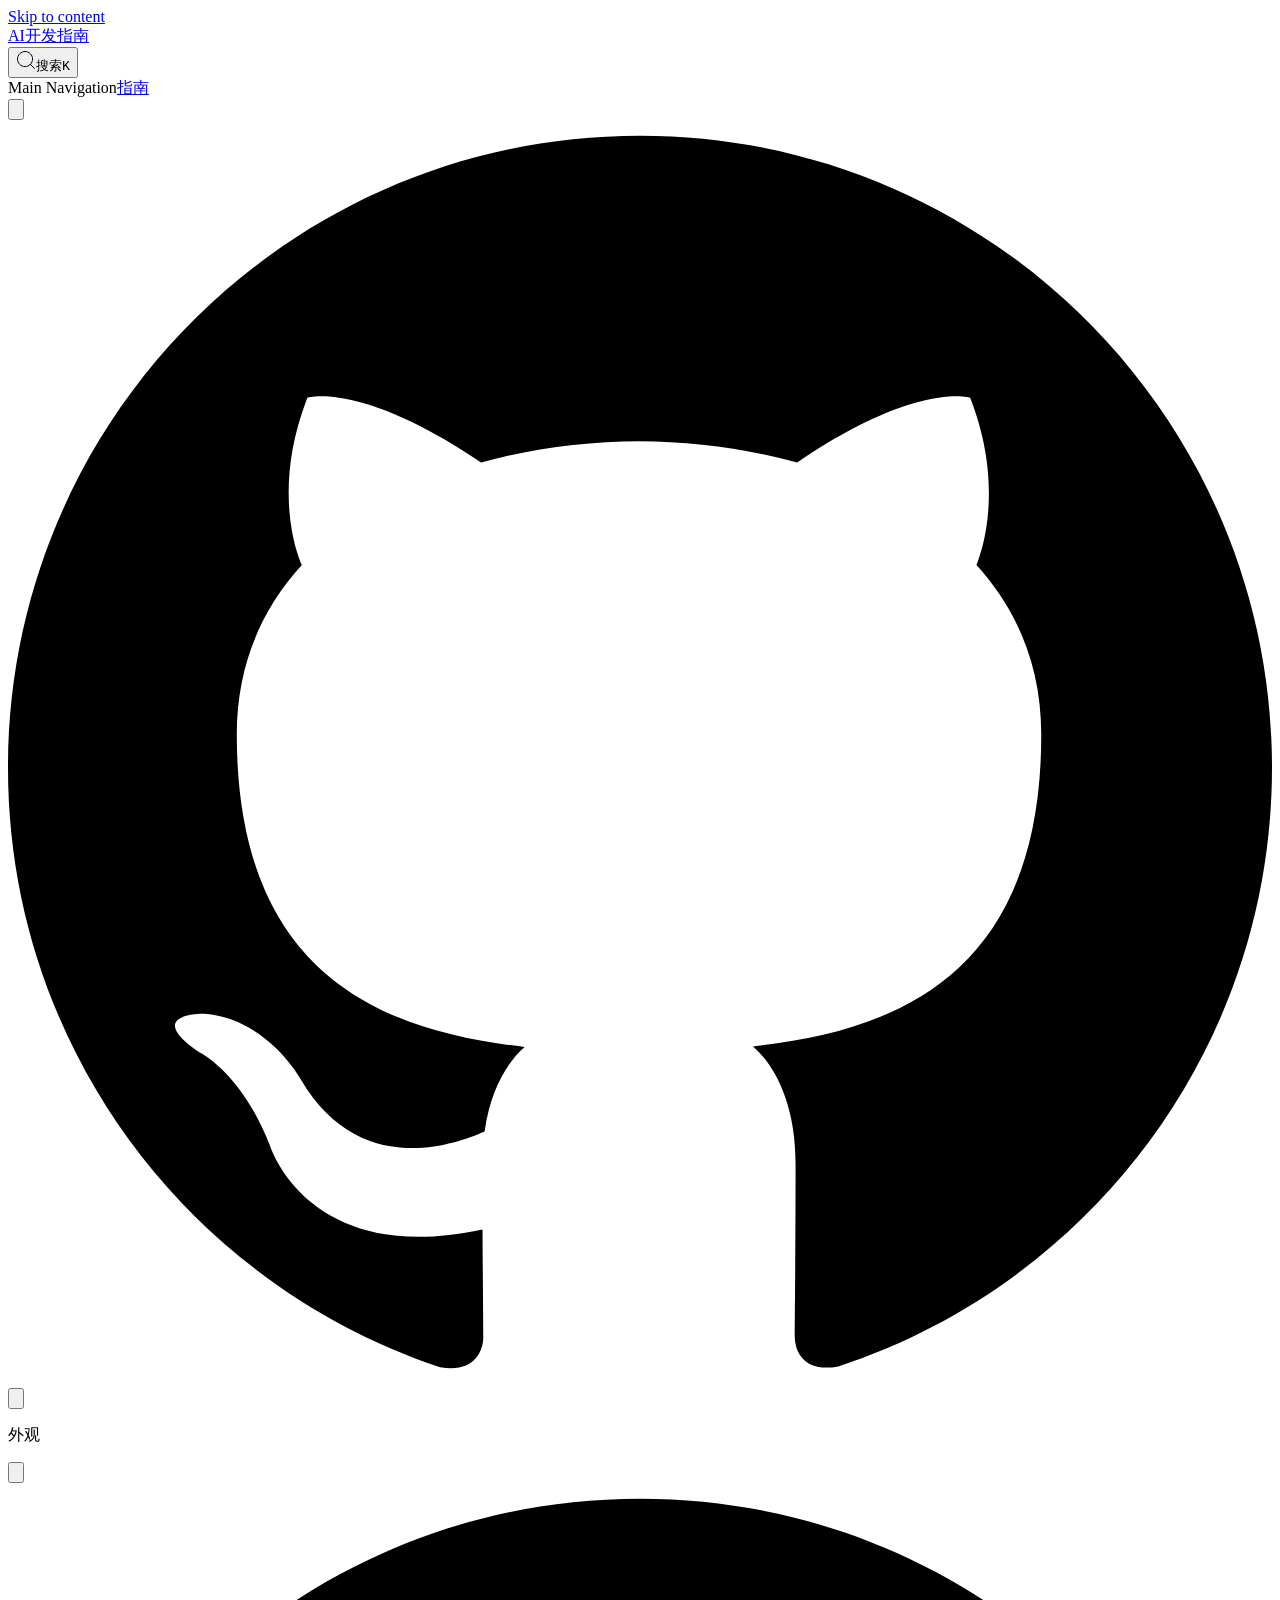
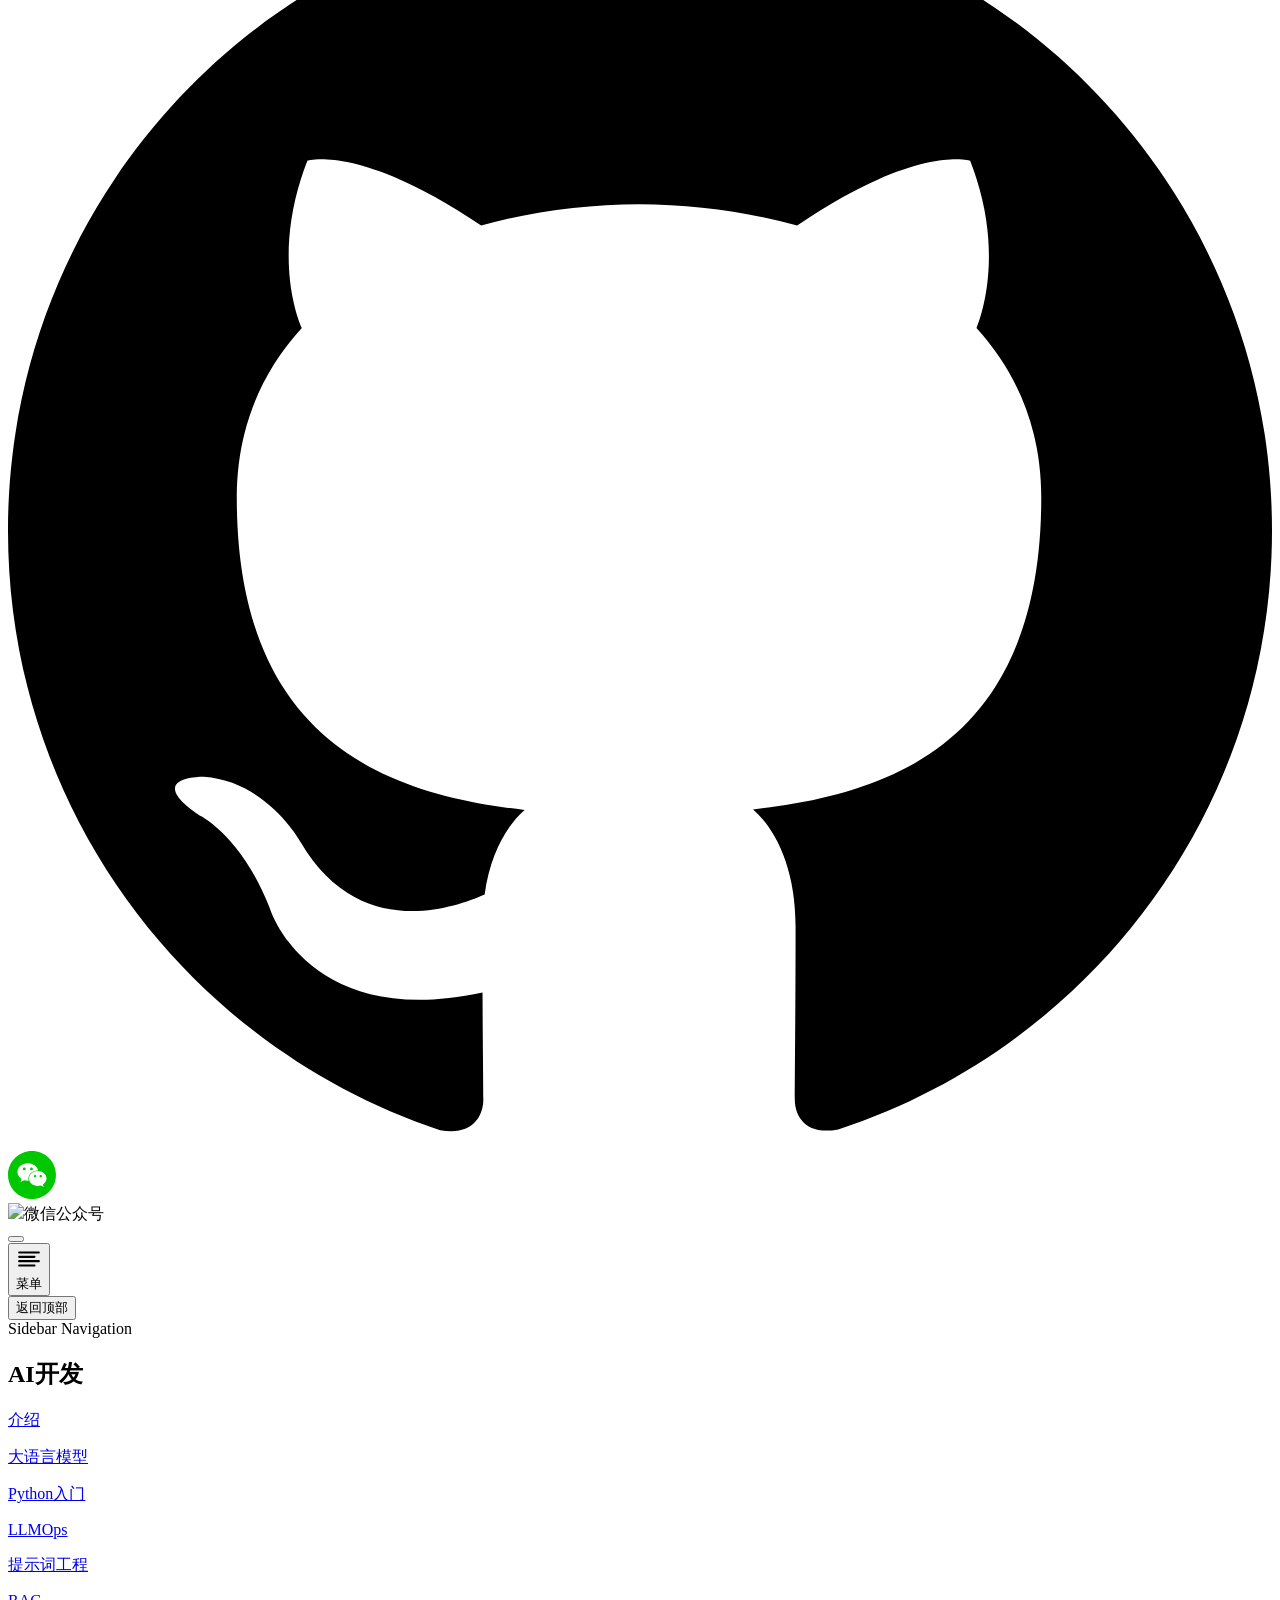
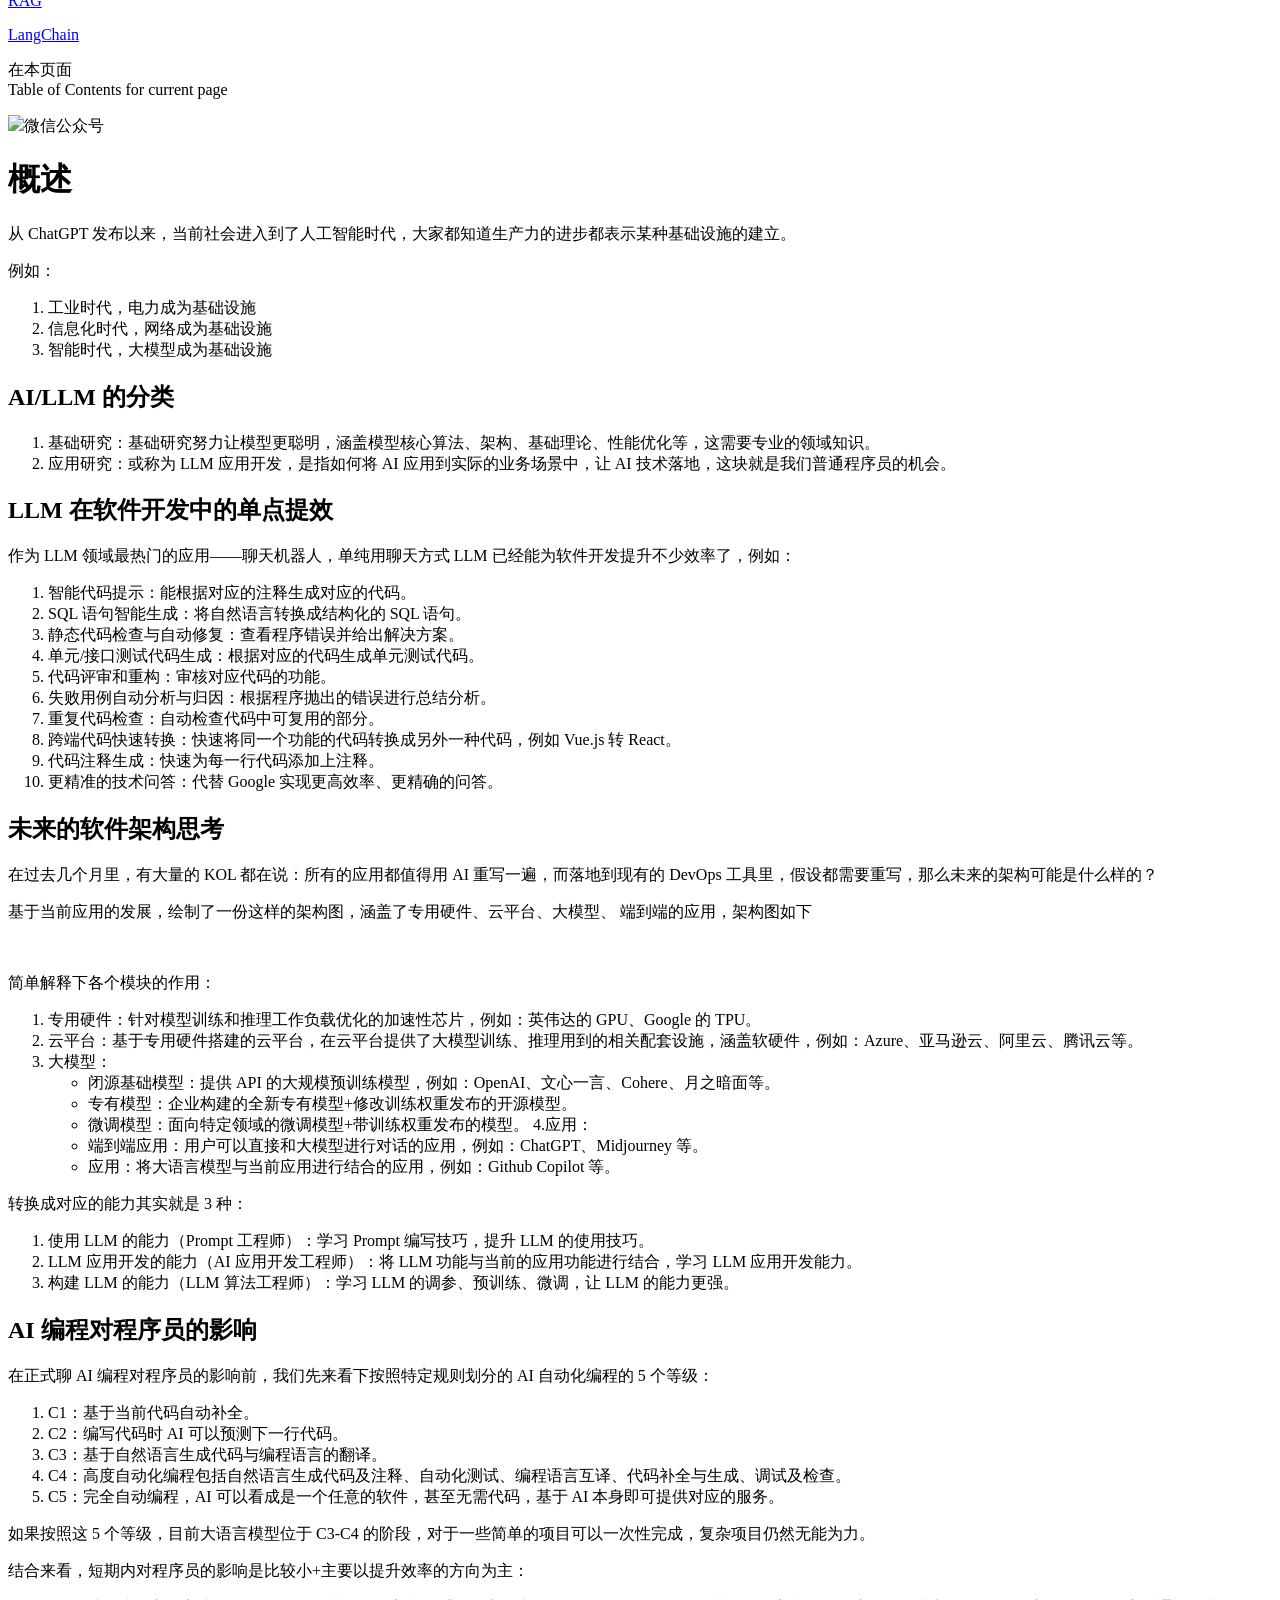
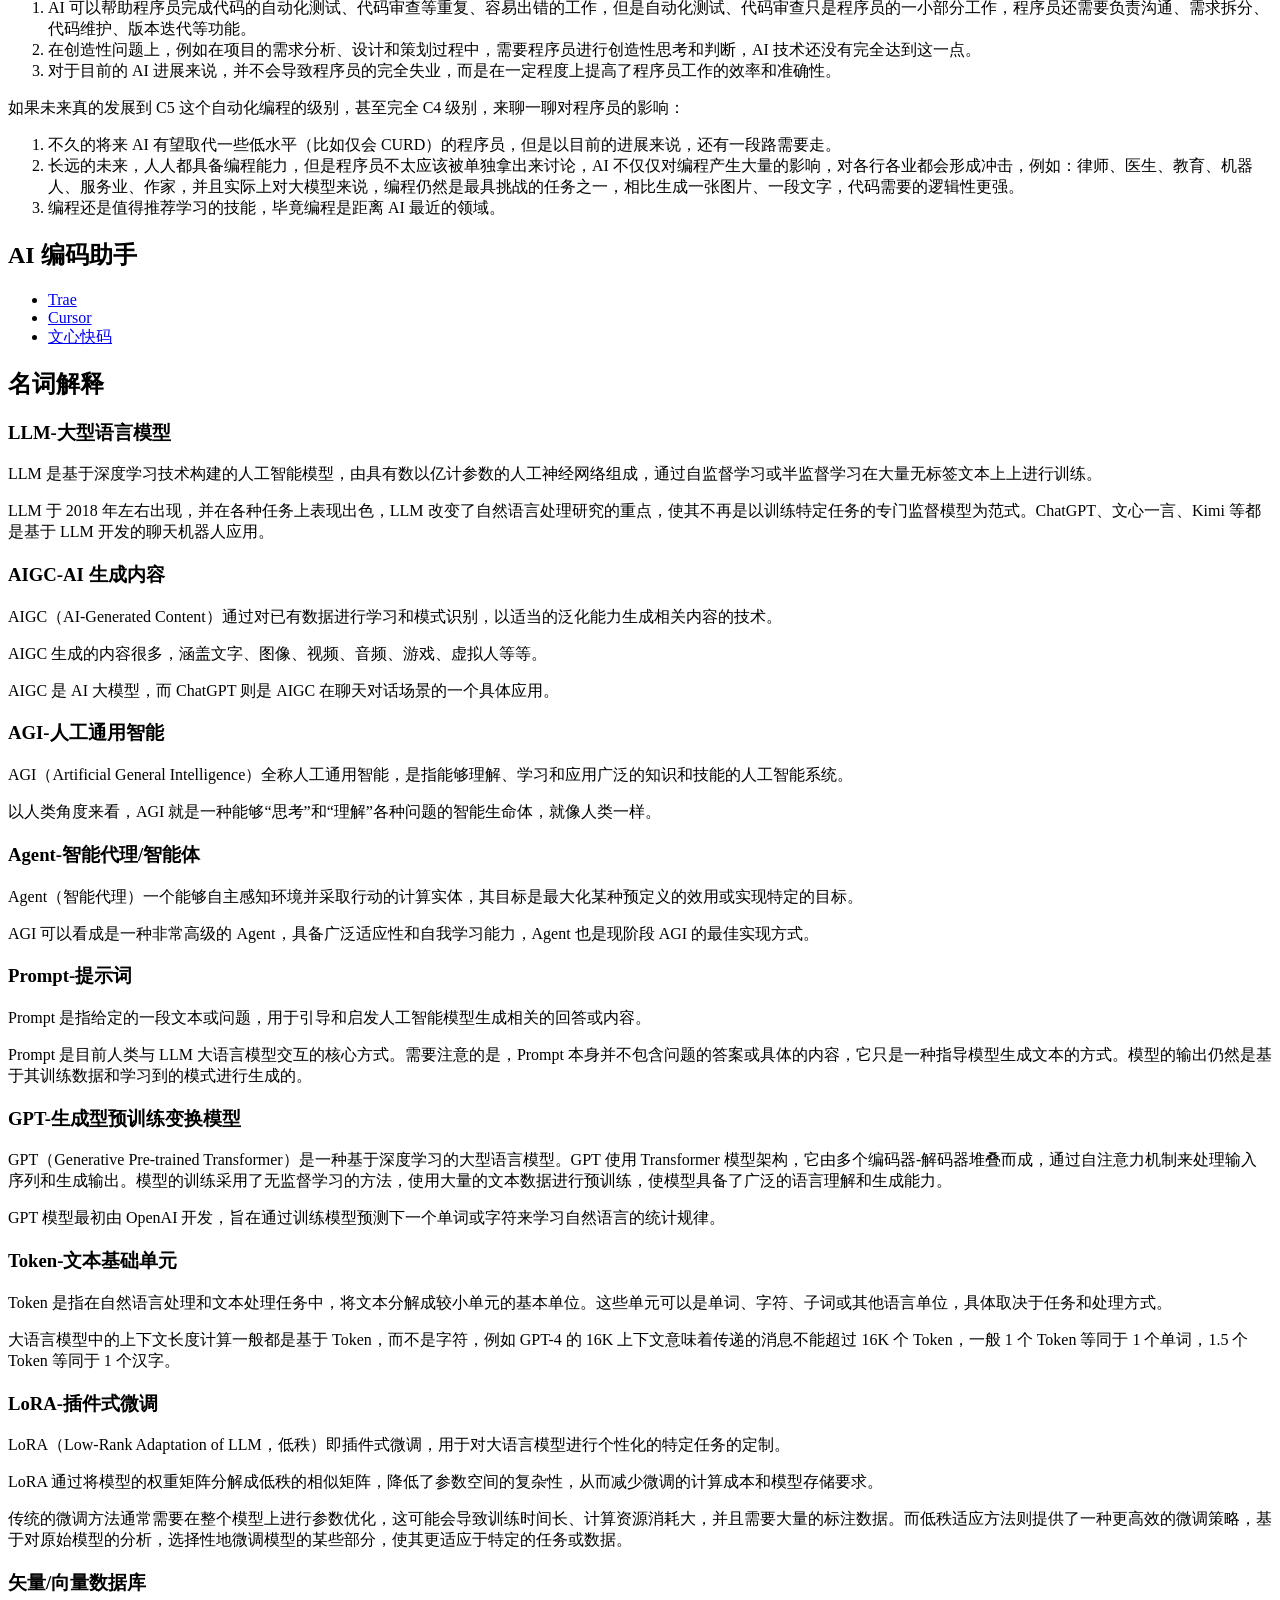
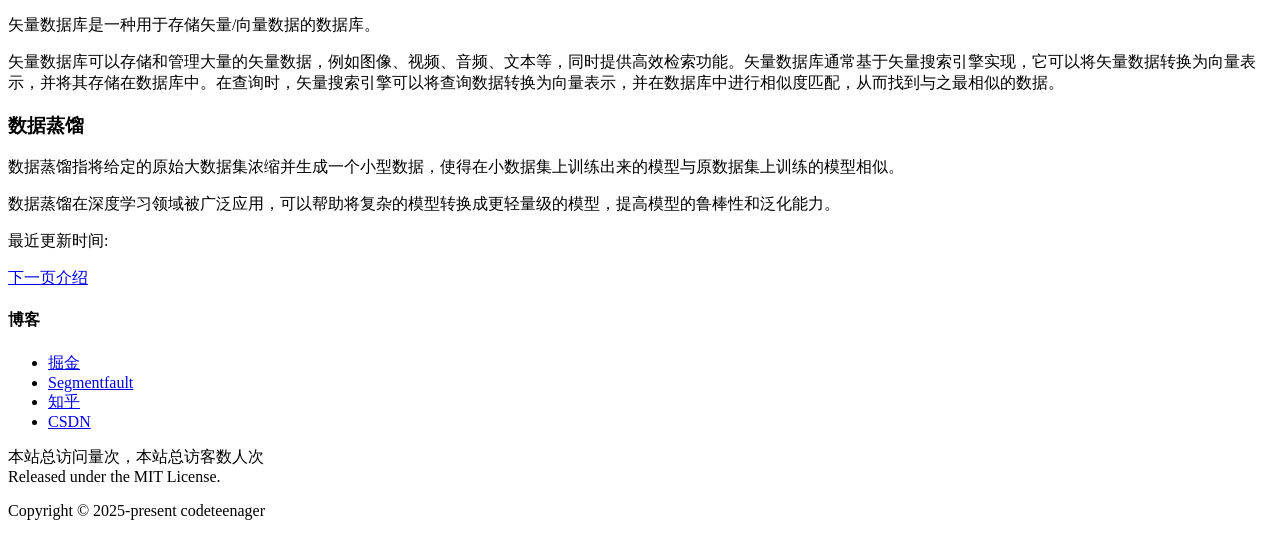
==== commit 5b9b09fe: "Deploying to gh-pages from  @ d6d0963d4e9ae53036e1406d0692d2ac18ec7482 🚀" ====
--- a/guide/index.html
+++ b/guide/index.html
@@ -7,10 +7,10 @@
     <meta name="description" content="AI开发指南">
     <link rel="preload stylesheet" href="/docs/assets/style.d307efa9.css" as="style">
     
-    <script type="module" src="/docs/assets/app.213a9dda.js"></script>
+    <script type="module" src="/docs/assets/app.33dec87b.js"></script>
     <link rel="preload" href="/docs/assets/inter-roman-latin.2ed14f66.woff2" as="font" type="font/woff2" crossorigin="">
     <link rel="modulepreload" href="/docs/assets/chunks/framework.d680e671.js">
-    <link rel="modulepreload" href="/docs/assets/chunks/theme.11140542.js">
+    <link rel="modulepreload" href="/docs/assets/chunks/theme.5cb69005.js">
     <link rel="modulepreload" href="/docs/assets/guide_index.md.208d364e.lean.js">
     <link rel="icon" href="/favicon.ico">
     <script charset="utf-8" async src="//busuanzi.ibruce.info/busuanzi/2.3/busuanzi.pure.mini.js"></script>
@@ -19,8 +19,8 @@
     <script id="check-mac-os">document.documentElement.classList.toggle("mac",/Mac|iPhone|iPod|iPad/i.test(navigator.platform));</script>
   </head>
   <body>
-    <div id="app"><div class="Layout" data-v-5a346dfe><!--[--><!--]--><!--[--><span tabindex="-1" data-v-0f60ec36></span><a href="#VPContent" class="VPSkipLink visually-hidden" data-v-0f60ec36> Skip to content </a><!--]--><!----><header class="VPNav" data-v-5a346dfe data-v-ae24b3ad><div class="VPNavBar" data-v-ae24b3ad data-v-a0fd61f4><div class="container" data-v-a0fd61f4><div class="title" data-v-a0fd61f4><div class="VPNavBarTitle has-sidebar" data-v-a0fd61f4 data-v-86d1bed8><a class="title" href="/docs/" data-v-86d1bed8><!--[--><!--]--><!----><!--[-->AI开发指南<!--]--><!--[--><!--]--></a></div></div><div class="content" data-v-a0fd61f4><div class="curtain" data-v-a0fd61f4></div><div class="content-body" data-v-a0fd61f4><!--[--><!--]--><div class="VPNavBarSearch search" data-v-a0fd61f4><!--[--><!----><div id="local-search"><button type="button" class="DocSearch DocSearch-Button" aria-label="搜索"><span class="DocSearch-Button-Container"><svg class="DocSearch-Search-Icon" width="20" height="20" viewBox="0 0 20 20" aria-label="search icon"><path d="M14.386 14.386l4.0877 4.0877-4.0877-4.0877c-2.9418 2.9419-7.7115 2.9419-10.6533 0-2.9419-2.9418-2.9419-7.7115 0-10.6533 2.9418-2.9419 7.7115-2.9419 10.6533 0 2.9419 2.9418 2.9419 7.7115 0 10.6533z" stroke="currentColor" fill="none" fill-rule="evenodd" stroke-linecap="round" stroke-linejoin="round"></path></svg><span class="DocSearch-Button-Placeholder">搜索</span></span><span class="DocSearch-Button-Keys"><kbd class="DocSearch-Button-Key"></kbd><kbd class="DocSearch-Button-Key">K</kbd></span></button></div><!--]--></div><nav aria-labelledby="main-nav-aria-label" class="VPNavBarMenu menu" data-v-a0fd61f4 data-v-7f418b0f><span id="main-nav-aria-label" class="visually-hidden" data-v-7f418b0f>Main Navigation</span><!--[--><!--[--><a class="VPLink link VPNavBarMenuLink" href="/docs/guide/index.html" tabindex="0" data-v-7f418b0f data-v-42ef59de><!--[--><span data-v-42ef59de>指南</span><!--]--></a><!--]--><!--]--></nav><!----><div class="VPNavBarAppearance appearance" data-v-a0fd61f4 data-v-e6aabb21><button class="VPSwitch VPSwitchAppearance" type="button" role="switch" title="toggle dark mode" aria-checked="false" data-v-e6aabb21 data-v-ce54a7d1 data-v-b1685198><span class="check" data-v-b1685198><span class="icon" data-v-b1685198><!--[--><svg xmlns="http://www.w3.org/2000/svg" aria-hidden="true" focusable="false" viewbox="0 0 24 24" class="sun" data-v-ce54a7d1><path d="M12,18c-3.3,0-6-2.7-6-6s2.7-6,6-6s6,2.7,6,6S15.3,18,12,18zM12,8c-2.2,0-4,1.8-4,4c0,2.2,1.8,4,4,4c2.2,0,4-1.8,4-4C16,9.8,14.2,8,12,8z"></path><path d="M12,4c-0.6,0-1-0.4-1-1V1c0-0.6,0.4-1,1-1s1,0.4,1,1v2C13,3.6,12.6,4,12,4z"></path><path d="M12,24c-0.6,0-1-0.4-1-1v-2c0-0.6,0.4-1,1-1s1,0.4,1,1v2C13,23.6,12.6,24,12,24z"></path><path d="M5.6,6.6c-0.3,0-0.5-0.1-0.7-0.3L3.5,4.9c-0.4-0.4-0.4-1,0-1.4s1-0.4,1.4,0l1.4,1.4c0.4,0.4,0.4,1,0,1.4C6.2,6.5,5.9,6.6,5.6,6.6z"></path><path d="M19.8,20.8c-0.3,0-0.5-0.1-0.7-0.3l-1.4-1.4c-0.4-0.4-0.4-1,0-1.4s1-0.4,1.4,0l1.4,1.4c0.4,0.4,0.4,1,0,1.4C20.3,20.7,20,20.8,19.8,20.8z"></path><path d="M3,13H1c-0.6,0-1-0.4-1-1s0.4-1,1-1h2c0.6,0,1,0.4,1,1S3.6,13,3,13z"></path><path d="M23,13h-2c-0.6,0-1-0.4-1-1s0.4-1,1-1h2c0.6,0,1,0.4,1,1S23.6,13,23,13z"></path><path d="M4.2,20.8c-0.3,0-0.5-0.1-0.7-0.3c-0.4-0.4-0.4-1,0-1.4l1.4-1.4c0.4-0.4,1-0.4,1.4,0s0.4,1,0,1.4l-1.4,1.4C4.7,20.7,4.5,20.8,4.2,20.8z"></path><path d="M18.4,6.6c-0.3,0-0.5-0.1-0.7-0.3c-0.4-0.4-0.4-1,0-1.4l1.4-1.4c0.4-0.4,1-0.4,1.4,0s0.4,1,0,1.4l-1.4,1.4C18.9,6.5,18.6,6.6,18.4,6.6z"></path></svg><svg xmlns="http://www.w3.org/2000/svg" aria-hidden="true" focusable="false" viewbox="0 0 24 24" class="moon" data-v-ce54a7d1><path d="M12.1,22c-0.3,0-0.6,0-0.9,0c-5.5-0.5-9.5-5.4-9-10.9c0.4-4.8,4.2-8.6,9-9c0.4,0,0.8,0.2,1,0.5c0.2,0.3,0.2,0.8-0.1,1.1c-2,2.7-1.4,6.4,1.3,8.4c2.1,1.6,5,1.6,7.1,0c0.3-0.2,0.7-0.3,1.1-0.1c0.3,0.2,0.5,0.6,0.5,1c-0.2,2.7-1.5,5.1-3.6,6.8C16.6,21.2,14.4,22,12.1,22zM9.3,4.4c-2.9,1-5,3.6-5.2,6.8c-0.4,4.4,2.8,8.3,7.2,8.7c2.1,0.2,4.2-0.4,5.8-1.8c1.1-0.9,1.9-2.1,2.4-3.4c-2.5,0.9-5.3,0.5-7.5-1.1C9.2,11.4,8.1,7.7,9.3,4.4z"></path></svg><!--]--></span></span></button></div><div class="VPSocialLinks VPNavBarSocialLinks social-links" data-v-a0fd61f4 data-v-0394ad82 data-v-7bc22406><!--[--><a class="VPSocialLink no-icon" href="https://github.com/codeteenager/FE" aria-label="github" target="_blank" rel="noopener" data-v-7bc22406 data-v-f80f8133><svg role="img" viewBox="0 0 24 24" xmlns="http://www.w3.org/2000/svg"><title>GitHub</title><path d="M12 .297c-6.63 0-12 5.373-12 12 0 5.303 3.438 9.8 8.205 11.385.6.113.82-.258.82-.577 0-.285-.01-1.04-.015-2.04-3.338.724-4.042-1.61-4.042-1.61C4.422 18.07 3.633 17.7 3.633 17.7c-1.087-.744.084-.729.084-.729 1.205.084 1.838 1.236 1.838 1.236 1.07 1.835 2.809 1.305 3.495.998.108-.776.417-1.305.76-1.605-2.665-.3-5.466-1.332-5.466-5.93 0-1.31.465-2.38 1.235-3.22-.135-.303-.54-1.523.105-3.176 0 0 1.005-.322 3.3 1.23.96-.267 1.98-.399 3-.405 1.02.006 2.04.138 3 .405 2.28-1.552 3.285-1.23 3.285-1.23.645 1.653.24 2.873.12 3.176.765.84 1.23 1.91 1.23 3.22 0 4.61-2.805 5.625-5.475 5.92.42.36.81 1.096.81 2.22 0 1.606-.015 2.896-.015 3.286 0 .315.21.69.825.57C20.565 22.092 24 17.592 24 12.297c0-6.627-5.373-12-12-12"/></svg></a><!--]--></div><div class="VPFlyout VPNavBarExtra extra" data-v-a0fd61f4 data-v-40855f84 data-v-9c007e85><button type="button" class="button" aria-haspopup="true" aria-expanded="false" aria-label="extra navigation" data-v-9c007e85><svg xmlns="http://www.w3.org/2000/svg" aria-hidden="true" focusable="false" viewbox="0 0 24 24" class="icon" data-v-9c007e85><circle cx="12" cy="12" r="2"></circle><circle cx="19" cy="12" r="2"></circle><circle cx="5" cy="12" r="2"></circle></svg></button><div class="menu" data-v-9c007e85><div class="VPMenu" data-v-9c007e85 data-v-e7ea1737><!----><!--[--><!--[--><!----><div class="group" data-v-40855f84><div class="item appearance" data-v-40855f84><p class="label" data-v-40855f84>外观</p><div class="appearance-action" data-v-40855f84><button class="VPSwitch VPSwitchAppearance" type="button" role="switch" title="toggle dark mode" aria-checked="false" data-v-40855f84 data-v-ce54a7d1 data-v-b1685198><span class="check" data-v-b1685198><span class="icon" data-v-b1685198><!--[--><svg xmlns="http://www.w3.org/2000/svg" aria-hidden="true" focusable="false" viewbox="0 0 24 24" class="sun" data-v-ce54a7d1><path d="M12,18c-3.3,0-6-2.7-6-6s2.7-6,6-6s6,2.7,6,6S15.3,18,12,18zM12,8c-2.2,0-4,1.8-4,4c0,2.2,1.8,4,4,4c2.2,0,4-1.8,4-4C16,9.8,14.2,8,12,8z"></path><path d="M12,4c-0.6,0-1-0.4-1-1V1c0-0.6,0.4-1,1-1s1,0.4,1,1v2C13,3.6,12.6,4,12,4z"></path><path d="M12,24c-0.6,0-1-0.4-1-1v-2c0-0.6,0.4-1,1-1s1,0.4,1,1v2C13,23.6,12.6,24,12,24z"></path><path d="M5.6,6.6c-0.3,0-0.5-0.1-0.7-0.3L3.5,4.9c-0.4-0.4-0.4-1,0-1.4s1-0.4,1.4,0l1.4,1.4c0.4,0.4,0.4,1,0,1.4C6.2,6.5,5.9,6.6,5.6,6.6z"></path><path d="M19.8,20.8c-0.3,0-0.5-0.1-0.7-0.3l-1.4-1.4c-0.4-0.4-0.4-1,0-1.4s1-0.4,1.4,0l1.4,1.4c0.4,0.4,0.4,1,0,1.4C20.3,20.7,20,20.8,19.8,20.8z"></path><path d="M3,13H1c-0.6,0-1-0.4-1-1s0.4-1,1-1h2c0.6,0,1,0.4,1,1S3.6,13,3,13z"></path><path d="M23,13h-2c-0.6,0-1-0.4-1-1s0.4-1,1-1h2c0.6,0,1,0.4,1,1S23.6,13,23,13z"></path><path d="M4.2,20.8c-0.3,0-0.5-0.1-0.7-0.3c-0.4-0.4-0.4-1,0-1.4l1.4-1.4c0.4-0.4,1-0.4,1.4,0s0.4,1,0,1.4l-1.4,1.4C4.7,20.7,4.5,20.8,4.2,20.8z"></path><path d="M18.4,6.6c-0.3,0-0.5-0.1-0.7-0.3c-0.4-0.4-0.4-1,0-1.4l1.4-1.4c0.4-0.4,1-0.4,1.4,0s0.4,1,0,1.4l-1.4,1.4C18.9,6.5,18.6,6.6,18.4,6.6z"></path></svg><svg xmlns="http://www.w3.org/2000/svg" aria-hidden="true" focusable="false" viewbox="0 0 24 24" class="moon" data-v-ce54a7d1><path d="M12.1,22c-0.3,0-0.6,0-0.9,0c-5.5-0.5-9.5-5.4-9-10.9c0.4-4.8,4.2-8.6,9-9c0.4,0,0.8,0.2,1,0.5c0.2,0.3,0.2,0.8-0.1,1.1c-2,2.7-1.4,6.4,1.3,8.4c2.1,1.6,5,1.6,7.1,0c0.3-0.2,0.7-0.3,1.1-0.1c0.3,0.2,0.5,0.6,0.5,1c-0.2,2.7-1.5,5.1-3.6,6.8C16.6,21.2,14.4,22,12.1,22zM9.3,4.4c-2.9,1-5,3.6-5.2,6.8c-0.4,4.4,2.8,8.3,7.2,8.7c2.1,0.2,4.2-0.4,5.8-1.8c1.1-0.9,1.9-2.1,2.4-3.4c-2.5,0.9-5.3,0.5-7.5-1.1C9.2,11.4,8.1,7.7,9.3,4.4z"></path></svg><!--]--></span></span></button></div></div></div><div class="group" data-v-40855f84><div class="item social-links" data-v-40855f84><div class="VPSocialLinks social-links-list" data-v-40855f84 data-v-7bc22406><!--[--><a class="VPSocialLink no-icon" href="https://github.com/codeteenager/FE" aria-label="github" target="_blank" rel="noopener" data-v-7bc22406 data-v-f80f8133><svg role="img" viewBox="0 0 24 24" xmlns="http://www.w3.org/2000/svg"><title>GitHub</title><path d="M12 .297c-6.63 0-12 5.373-12 12 0 5.303 3.438 9.8 8.205 11.385.6.113.82-.258.82-.577 0-.285-.01-1.04-.015-2.04-3.338.724-4.042-1.61-4.042-1.61C4.422 18.07 3.633 17.7 3.633 17.7c-1.087-.744.084-.729.084-.729 1.205.084 1.838 1.236 1.838 1.236 1.07 1.835 2.809 1.305 3.495.998.108-.776.417-1.305.76-1.605-2.665-.3-5.466-1.332-5.466-5.93 0-1.31.465-2.38 1.235-3.22-.135-.303-.54-1.523.105-3.176 0 0 1.005-.322 3.3 1.23.96-.267 1.98-.399 3-.405 1.02.006 2.04.138 3 .405 2.28-1.552 3.285-1.23 3.285-1.23.645 1.653.24 2.873.12 3.176.765.84 1.23 1.91 1.23 3.22 0 4.61-2.805 5.625-5.475 5.92.42.36.81 1.096.81 2.22 0 1.606-.015 2.896-.015 3.286 0 .315.21.69.825.57C20.565 22.092 24 17.592 24 12.297c0-6.627-5.373-12-12-12"/></svg></a><!--]--></div></div></div><!--]--><!--]--></div></div></div><!--[--><!--[--><!--[--><div class="VPSocialLinks VPNavBarSocialLinks social-links" data-v-3c843f7c><a class="VPSocialLink app" aria-label="weixin" data-v-3c843f7c><svg t="1701186907114" class="icon" viewBox="0 0 1024 1024" version="1.1" xmlns="http://www.w3.org/2000/svg" p-id="17908" width="48" height="48" data-v-3c843f7c><path d="M347.729118 353.0242c-16.487119 0-29.776737 13.389539-29.776737 29.776737S331.241998 412.677596 347.729118 412.677596s29.776737-13.389539 29.776737-29.776737-13.289617-29.876659-29.776737-29.876659zM577.749415 511.800156c-13.689305 0-24.880562 11.091335-24.880563 24.880562 0 13.689305 11.091335 24.880562 24.880563 24.880562 13.689305 0 24.880562-11.191257 24.880562-24.880562s-11.191257-24.880562-24.880562-24.880562zM500.909446 412.677596c16.487119 0 29.776737-13.389539 29.776737-29.776737s-13.389539-29.776737-29.776737-29.776737c-16.487119 0-29.776737 13.389539-29.776737 29.776737s13.289617 29.776737 29.776737 29.776737zM698.455113 511.600312c-13.689305 0-24.880562 11.091335-24.880562 24.880562 0 13.689305 11.091335 24.880562 24.880562 24.880562 13.689305 0 24.880562-11.091335 24.880562-24.880562-0.099922-13.689305-11.191257-24.880562-24.880562-24.880562z" fill="#00C800" p-id="17909" data-v-3c843f7c></path><path d="M511.601093 0.799375C229.12178 0.799375 0.000781 229.820453 0.000781 512.399688s229.021077 511.600312 511.600312 511.600312 511.600312-229.021077 511.600312-511.600312S794.180328 0.799375 511.601093 0.799375z m-90.229508 634.504294c-27.37861 0-49.361436-5.595628-76.839969-10.991413l-76.640125 38.469945 21.882904-65.948477c-54.957065-38.370023-87.73146-87.831382-87.73146-148.084309 0-104.318501 98.722873-186.554254 219.32865-186.554255 107.815769 0 202.34192 65.648712 221.327088 153.979703-6.994536-0.799375-13.989071-1.298985-21.083529-1.298985-104.118657 0-186.454333 77.739266-186.454332 173.564403 0 15.98751 2.498048 31.275566 6.794692 45.964091-6.794692 0.599532-13.689305 0.899297-20.583919 0.899297z m323.547228 76.839969l16.48712 54.757221-60.153006-32.874317c-21.882904 5.495706-43.965652 10.991413-65.848555 10.991413-104.318501 0-186.554254-71.344262-186.554255-159.175644 0-87.631538 82.135831-159.175644 186.554255-159.175644 98.523029 0 186.254489 71.444184 186.254488 159.175644 0.099922 49.461358-32.774395 93.227166-76.740047 126.301327z" fill="#00C800" p-id="17910" data-v-3c843f7c></path></svg><div class="qrcode" data-v-3c843f7c><img class="icon" src="/docs/weixin.jpg" data-v-3c843f7c><span data-v-3c843f7c>微信公众号</span></div></a></div><!--]--><!--]--><!--]--><button type="button" class="VPNavBarHamburger hamburger" aria-label="mobile navigation" aria-expanded="false" aria-controls="VPNavScreen" data-v-a0fd61f4 data-v-e5dd9c1c><span class="container" data-v-e5dd9c1c><span class="top" data-v-e5dd9c1c></span><span class="middle" data-v-e5dd9c1c></span><span class="bottom" data-v-e5dd9c1c></span></span></button></div></div></div></div><!----></header><div class="VPLocalNav reached-top" data-v-5a346dfe data-v-79c8c1df><button class="menu" aria-expanded="false" aria-controls="VPSidebarNav" data-v-79c8c1df><svg xmlns="http://www.w3.org/2000/svg" aria-hidden="true" focusable="false" viewbox="0 0 24 24" class="menu-icon" data-v-79c8c1df><path d="M17,11H3c-0.6,0-1-0.4-1-1s0.4-1,1-1h14c0.6,0,1,0.4,1,1S17.6,11,17,11z"></path><path d="M21,7H3C2.4,7,2,6.6,2,6s0.4-1,1-1h18c0.6,0,1,0.4,1,1S21.6,7,21,7z"></path><path d="M21,15H3c-0.6,0-1-0.4-1-1s0.4-1,1-1h18c0.6,0,1,0.4,1,1S21.6,15,21,15z"></path><path d="M17,19H3c-0.6,0-1-0.4-1-1s0.4-1,1-1h14c0.6,0,1,0.4,1,1S17.6,19,17,19z"></path></svg><span class="menu-text" data-v-79c8c1df>菜单</span></button><div class="VPLocalNavOutlineDropdown" style="--vp-vh:0px;" data-v-79c8c1df data-v-1c15a60a><button data-v-1c15a60a>返回顶部</button><!----></div></div><aside class="VPSidebar" data-v-5a346dfe data-v-b00e2fdd><div class="curtain" data-v-b00e2fdd></div><nav class="nav" id="VPSidebarNav" aria-labelledby="sidebar-aria-label" tabindex="-1" data-v-b00e2fdd><span class="visually-hidden" id="sidebar-aria-label" data-v-b00e2fdd> Sidebar Navigation </span><!--[--><!--]--><!--[--><div class="group" data-v-b00e2fdd><section class="VPSidebarItem level-0" data-v-b00e2fdd data-v-e31bd47b><div class="item" role="button" tabindex="0" data-v-e31bd47b><div class="indicator" data-v-e31bd47b></div><h2 class="text" data-v-e31bd47b>AI开发</h2><!----></div><div class="items" data-v-e31bd47b><!--[--><div class="VPSidebarItem level-1 is-link" data-v-e31bd47b data-v-e31bd47b><div class="item" data-v-e31bd47b><div class="indicator" data-v-e31bd47b></div><a class="VPLink link link" href="/docs/guide/index.html" data-v-e31bd47b><!--[--><p class="text" data-v-e31bd47b>介绍</p><!--]--></a><!----></div><!----></div><div class="VPSidebarItem level-1 is-link" data-v-e31bd47b data-v-e31bd47b><div class="item" data-v-e31bd47b><div class="indicator" data-v-e31bd47b></div><a class="VPLink link link" href="/docs/guide/llm.html" data-v-e31bd47b><!--[--><p class="text" data-v-e31bd47b>大语言模型</p><!--]--></a><!----></div><!----></div><div class="VPSidebarItem level-1 is-link" data-v-e31bd47b data-v-e31bd47b><div class="item" data-v-e31bd47b><div class="indicator" data-v-e31bd47b></div><a class="VPLink link link" href="/docs/guide/python.html" data-v-e31bd47b><!--[--><p class="text" data-v-e31bd47b>Python入门</p><!--]--></a><!----></div><!----></div><div class="VPSidebarItem level-1 is-link" data-v-e31bd47b data-v-e31bd47b><div class="item" data-v-e31bd47b><div class="indicator" data-v-e31bd47b></div><a class="VPLink link link" href="/docs/guide/llmops.html" data-v-e31bd47b><!--[--><p class="text" data-v-e31bd47b>LLMOps</p><!--]--></a><!----></div><!----></div><div class="VPSidebarItem level-1 is-link" data-v-e31bd47b data-v-e31bd47b><div class="item" data-v-e31bd47b><div class="indicator" data-v-e31bd47b></div><a class="VPLink link link" href="/docs/guide/prompt.html" data-v-e31bd47b><!--[--><p class="text" data-v-e31bd47b>提示词工程</p><!--]--></a><!----></div><!----></div><div class="VPSidebarItem level-1 is-link" data-v-e31bd47b data-v-e31bd47b><div class="item" data-v-e31bd47b><div class="indicator" data-v-e31bd47b></div><a class="VPLink link link" href="/docs/guide/rag.html" data-v-e31bd47b><!--[--><p class="text" data-v-e31bd47b>RAG</p><!--]--></a><!----></div><!----></div><!--]--></div></section></div><!--]--><!--[--><!--]--></nav></aside><div class="VPContent has-sidebar" id="VPContent" data-v-5a346dfe data-v-669faec9><div class="VPDoc has-sidebar has-aside" data-v-669faec9 data-v-6b87e69f><!--[--><!--]--><div class="container" data-v-6b87e69f><div class="aside" data-v-6b87e69f><div class="aside-curtain" data-v-6b87e69f></div><div class="aside-container" data-v-6b87e69f><div class="aside-content" data-v-6b87e69f><div class="VPDocAside" data-v-6b87e69f data-v-3f215769><!--[--><!--]--><!--[--><!--]--><div class="VPDocAsideOutline" role="navigation" data-v-3f215769 data-v-d330b1bb><div class="content" data-v-d330b1bb><div class="outline-marker" data-v-d330b1bb></div><div class="outline-title" role="heading" aria-level="2" data-v-d330b1bb>在本页面</div><nav aria-labelledby="doc-outline-aria-label" data-v-d330b1bb><span class="visually-hidden" id="doc-outline-aria-label" data-v-d330b1bb> Table of Contents for current page </span><ul class="root" data-v-d330b1bb data-v-d0ee3533><!--[--><!--]--></ul></nav></div></div><!--[--><!--]--><div class="spacer" data-v-3f215769></div><!--[--><!--]--><!----><!--[--><!--]--><!--[--><!--[--><!--[--><!--[--><div class="content" data-v-0fdd4fd7><img class="icon" src="/docs/weixin.jpg" data-v-0fdd4fd7><span class="text" data-v-0fdd4fd7>微信公众号</span></div><!--]--><!--]--><!--]--><!--]--></div></div></div></div><div class="content" data-v-6b87e69f><div class="content-container" data-v-6b87e69f><!--[--><!--]--><!----><main class="main" data-v-6b87e69f><div style="position:relative;" class="vp-doc _docs_guide_" data-v-6b87e69f><div><h1 id="概述" tabindex="-1">概述 <a class="header-anchor" href="#概述" aria-label="Permalink to &quot;概述&quot;">​</a></h1><p>从 ChatGPT 发布以来，当前社会进入到了人工智能时代，大家都知道生产力的进步都表示某种基础设施的建立。</p><p>例如：</p><ol><li>工业时代，电力成为基础设施</li><li>信息化时代，网络成为基础设施</li><li>智能时代，大模型成为基础设施</li></ol><h2 id="ai-llm-的分类" tabindex="-1">AI/LLM 的分类 <a class="header-anchor" href="#ai-llm-的分类" aria-label="Permalink to &quot;AI/LLM 的分类&quot;">​</a></h2><ol><li>基础研究：基础研究努力让模型更聪明，涵盖模型核心算法、架构、基础理论、性能优化等，这需要专业的领域知识。</li><li>应用研究：或称为 LLM 应用开发，是指如何将 AI 应用到实际的业务场景中，让 AI 技术落地，这块就是我们普通程序员的机会。</li></ol><h2 id="llm-在软件开发中的单点提效" tabindex="-1">LLM 在软件开发中的单点提效 <a class="header-anchor" href="#llm-在软件开发中的单点提效" aria-label="Permalink to &quot;LLM 在软件开发中的单点提效&quot;">​</a></h2><p>作为 LLM 领域最热门的应用——聊天机器人，单纯用聊天方式 LLM 已经能为软件开发提升不少效率了，例如：</p><ol><li>智能代码提示：能根据对应的注释生成对应的代码。</li><li>SQL 语句智能生成：将自然语言转换成结构化的 SQL 语句。</li><li>静态代码检查与自动修复：查看程序错误并给出解决方案。</li><li>单元/接口测试代码生成：根据对应的代码生成单元测试代码。</li><li>代码评审和重构：审核对应代码的功能。</li><li>失败用例自动分析与归因：根据程序抛出的错误进行总结分析。</li><li>重复代码检查：自动检查代码中可复用的部分。</li><li>跨端代码快速转换：快速将同一个功能的代码转换成另外一种代码，例如 Vue.js 转 React。</li><li>代码注释生成：快速为每一行代码添加上注释。</li><li>更精准的技术问答：代替 Google 实现更高效率、更精确的问答。</li></ol><h2 id="未来的软件架构思考" tabindex="-1">未来的软件架构思考 <a class="header-anchor" href="#未来的软件架构思考" aria-label="Permalink to &quot;未来的软件架构思考&quot;">​</a></h2><p>在过去几个月里，有大量的 KOL 都在说：所有的应用都值得用 AI 重写一遍，而落地到现有的 DevOps 工具里，假设都需要重写，那么未来的架构可能是什么样的？</p><p>基于当前应用的发展，绘制了一份这样的架构图，涵盖了专用硬件、云平台、大模型、 端到端的应用，架构图如下</p><p><img src="/docs/guide/8.png" alt=""></p><p>简单解释下各个模块的作用：</p><ol><li>专用硬件：针对模型训练和推理工作负载优化的加速性芯片，例如：英伟达的 GPU、Google 的 TPU。</li><li>云平台：基于专用硬件搭建的云平台，在云平台提供了大模型训练、推理用到的相关配套设施，涵盖软硬件，例如：Azure、亚马逊云、阿里云、腾讯云等。</li><li>大模型： <ul><li>闭源基础模型：提供 API 的大规模预训练模型，例如：OpenAI、文心一言、Cohere、月之暗面等。</li><li>专有模型：企业构建的全新专有模型+修改训练权重发布的开源模型。</li><li>微调模型：面向特定领域的微调模型+带训练权重发布的模型。 4.应用：</li><li>端到端应用：用户可以直接和大模型进行对话的应用，例如：ChatGPT、Midjourney 等。</li><li>应用：将大语言模型与当前应用进行结合的应用，例如：Github Copilot 等。</li></ul></li></ol><p>转换成对应的能力其实就是 3 种：</p><ol><li>使用 LLM 的能力（Prompt 工程师）：学习 Prompt 编写技巧，提升 LLM 的使用技巧。</li><li>LLM 应用开发的能力（AI 应用开发工程师）：将 LLM 功能与当前的应用功能进行结合，学习 LLM 应用开发能力。</li><li>构建 LLM 的能力（LLM 算法工程师）：学习 LLM 的调参、预训练、微调，让 LLM 的能力更强。</li></ol><h2 id="ai-编程对程序员的影响" tabindex="-1">AI 编程对程序员的影响 <a class="header-anchor" href="#ai-编程对程序员的影响" aria-label="Permalink to &quot;AI 编程对程序员的影响&quot;">​</a></h2><p>在正式聊 AI 编程对程序员的影响前，我们先来看下按照特定规则划分的 AI 自动化编程的 5 个等级：</p><ol><li>C1：基于当前代码自动补全。</li><li>C2：编写代码时 AI 可以预测下一行代码。</li><li>C3：基于自然语言生成代码与编程语言的翻译。</li><li>C4：高度自动化编程包括自然语言生成代码及注释、自动化测试、编程语言互译、代码补全与生成、调试及检查。</li><li>C5：完全自动编程，AI 可以看成是一个任意的软件，甚至无需代码，基于 AI 本身即可提供对应的服务。</li></ol><p>如果按照这 5 个等级，目前大语言模型位于 C3-C4 的阶段，对于一些简单的项目可以一次性完成，复杂项目仍然无能为力。</p><p>结合来看，短期内对程序员的影响是比较小+主要以提升效率的方向为主：</p><ol><li>AI 可以帮助程序员完成代码的自动化测试、代码审查等重复、容易出错的工作，但是自动化测试、代码审查只是程序员的一小部分工作，程序员还需要负责沟通、需求拆分、代码维护、版本迭代等功能。</li><li>在创造性问题上，例如在项目的需求分析、设计和策划过程中，需要程序员进行创造性思考和判断，AI 技术还没有完全达到这一点。</li><li>对于目前的 AI 进展来说，并不会导致程序员的完全失业，而是在一定程度上提高了程序员工作的效率和准确性。</li></ol><p>如果未来真的发展到 C5 这个自动化编程的级别，甚至完全 C4 级别，来聊一聊对程序员的影响：</p><ol><li>不久的将来 AI 有望取代一些低水平（比如仅会 CURD）的程序员，但是以目前的进展来说，还有一段路需要走。</li><li>长远的未来，人人都具备编程能力，但是程序员不太应该被单独拿出来讨论，AI 不仅仅对编程产生大量的影响，对各行各业都会形成冲击，例如：律师、医生、教育、机器人、服务业、作家，并且实际上对大模型来说，编程仍然是最具挑战的任务之一，相比生成一张图片、一段文字，代码需要的逻辑性更强。</li><li>编程还是值得推荐学习的技能，毕竟编程是距离 AI 最近的领域。</li></ol><h2 id="ai-编码助手" tabindex="-1">AI 编码助手 <a class="header-anchor" href="#ai-编码助手" aria-label="Permalink to &quot;AI 编码助手&quot;">​</a></h2><ul><li><a href="https://www.trae.com.cn" target="_blank" rel="noreferrer">Trae</a></li><li><a href="https://www.cursor.com" target="_blank" rel="noreferrer">Cursor</a></li><li><a href="https://comate.baidu.com/zh" target="_blank" rel="noreferrer">文心快码</a></li></ul><h2 id="名词解释" tabindex="-1">名词解释 <a class="header-anchor" href="#名词解释" aria-label="Permalink to &quot;名词解释&quot;">​</a></h2><h3 id="llm-大型语言模型" tabindex="-1">LLM-大型语言模型 <a class="header-anchor" href="#llm-大型语言模型" aria-label="Permalink to &quot;LLM-大型语言模型&quot;">​</a></h3><p>LLM 是基于深度学习技术构建的人工智能模型，由具有数以亿计参数的人工神经网络组成，通过自监督学习或半监督学习在大量无标签文本上上进行训练。</p><p>LLM 于 2018 年左右出现，并在各种任务上表现出色，LLM 改变了自然语言处理研究的重点，使其不再是以训练特定任务的专门监督模型为范式。ChatGPT、文心一言、Kimi 等都是基于 LLM 开发的聊天机器人应用。</p><h3 id="aigc-ai-生成内容" tabindex="-1">AIGC-AI 生成内容 <a class="header-anchor" href="#aigc-ai-生成内容" aria-label="Permalink to &quot;AIGC-AI 生成内容&quot;">​</a></h3><p>AIGC（AI-Generated Content）通过对已有数据进行学习和模式识别，以适当的泛化能力生成相关内容的技术。</p><p>AIGC 生成的内容很多，涵盖文字、图像、视频、音频、游戏、虚拟人等等。</p><p>AIGC 是 AI 大模型，而 ChatGPT 则是 AIGC 在聊天对话场景的一个具体应用。</p><h3 id="agi-人工通用智能" tabindex="-1">AGI-人工通用智能 <a class="header-anchor" href="#agi-人工通用智能" aria-label="Permalink to &quot;AGI-人工通用智能&quot;">​</a></h3><p>AGI（Artificial General Intelligence）全称人工通用智能，是指能够理解、学习和应用广泛的知识和技能的人工智能系统。</p><p>以人类角度来看，AGI 就是一种能够“思考”和“理解”各种问题的智能生命体，就像人类一样。</p><h3 id="agent-智能代理-智能体" tabindex="-1">Agent-智能代理/智能体 <a class="header-anchor" href="#agent-智能代理-智能体" aria-label="Permalink to &quot;Agent-智能代理/智能体&quot;">​</a></h3><p>Agent（智能代理）一个能够自主感知环境并采取行动的计算实体，其目标是最大化某种预定义的效用或实现特定的目标。</p><p>AGI 可以看成是一种非常高级的 Agent，具备广泛适应性和自我学习能力，Agent 也是现阶段 AGI 的最佳实现方式。</p><h3 id="prompt-提示词" tabindex="-1">Prompt-提示词 <a class="header-anchor" href="#prompt-提示词" aria-label="Permalink to &quot;Prompt-提示词&quot;">​</a></h3><p>Prompt 是指给定的一段文本或问题，用于引导和启发人工智能模型生成相关的回答或内容。</p><p>Prompt 是目前人类与 LLM 大语言模型交互的核心方式。需要注意的是，Prompt 本身并不包含问题的答案或具体的内容，它只是一种指导模型生成文本的方式。模型的输出仍然是基于其训练数据和学习到的模式进行生成的。</p><h3 id="gpt-生成型预训练变换模型" tabindex="-1">GPT-生成型预训练变换模型 <a class="header-anchor" href="#gpt-生成型预训练变换模型" aria-label="Permalink to &quot;GPT-生成型预训练变换模型&quot;">​</a></h3><p>GPT（Generative Pre-trained Transformer）是一种基于深度学习的大型语言模型。GPT 使用 Transformer 模型架构，它由多个编码器-解码器堆叠而成，通过自注意力机制来处理输入序列和生成输出。模型的训练采用了无监督学习的方法，使用大量的文本数据进行预训练，使模型具备了广泛的语言理解和生成能力。</p><p>GPT 模型最初由 OpenAI 开发，旨在通过训练模型预测下一个单词或字符来学习自然语言的统计规律。</p><h3 id="token-文本基础单元" tabindex="-1">Token-文本基础单元 <a class="header-anchor" href="#token-文本基础单元" aria-label="Permalink to &quot;Token-文本基础单元&quot;">​</a></h3><p>Token 是指在自然语言处理和文本处理任务中，将文本分解成较小单元的基本单位。这些单元可以是单词、字符、子词或其他语言单位，具体取决于任务和处理方式。</p><p>大语言模型中的上下文长度计算一般都是基于 Token，而不是字符，例如 GPT-4 的 16K 上下文意味着传递的消息不能超过 16K 个 Token，一般 1 个 Token 等同于 1 个单词，1.5 个 Token 等同于 1 个汉字。</p><h3 id="lora-插件式微调" tabindex="-1">LoRA-插件式微调 <a class="header-anchor" href="#lora-插件式微调" aria-label="Permalink to &quot;LoRA-插件式微调&quot;">​</a></h3><p>LoRA（Low-Rank Adaptation of LLM，低秩）即插件式微调，用于对大语言模型进行个性化的特定任务的定制。</p><p>LoRA 通过将模型的权重矩阵分解成低秩的相似矩阵，降低了参数空间的复杂性，从而减少微调的计算成本和模型存储要求。</p><p>传统的微调方法通常需要在整个模型上进行参数优化，这可能会导致训练时间长、计算资源消耗大，并且需要大量的标注数据。而低秩适应方法则提供了一种更高效的微调策略，基于对原始模型的分析，选择性地微调模型的某些部分，使其更适应于特定的任务或数据。</p><h3 id="矢量-向量数据库" tabindex="-1">矢量/向量数据库 <a class="header-anchor" href="#矢量-向量数据库" aria-label="Permalink to &quot;矢量/向量数据库&quot;">​</a></h3><p>矢量数据库是一种用于存储矢量/向量数据的数据库。</p><p>矢量数据库可以存储和管理大量的矢量数据，例如图像、视频、音频、文本等，同时提供高效检索功能。矢量数据库通常基于矢量搜索引擎实现，它可以将矢量数据转换为向量表示，并将其存储在数据库中。在查询时，矢量搜索引擎可以将查询数据转换为向量表示，并在数据库中进行相似度匹配，从而找到与之最相似的数据。</p><h3 id="数据蒸馏" tabindex="-1">数据蒸馏 <a class="header-anchor" href="#数据蒸馏" aria-label="Permalink to &quot;数据蒸馏&quot;">​</a></h3><p>数据蒸馏指将给定的原始大数据集浓缩并生成一个小型数据，使得在小数据集上训练出来的模型与原数据集上训练的模型相似。</p><p>数据蒸馏在深度学习领域被广泛应用，可以帮助将复杂的模型转换成更轻量级的模型，提高模型的鲁棒性和泛化能力。</p></div></div></main><footer class="VPDocFooter" data-v-6b87e69f data-v-ef5dee53><!--[--><!--]--><div class="edit-info" data-v-ef5dee53><!----><div class="last-updated" data-v-ef5dee53><p class="VPLastUpdated" data-v-ef5dee53 data-v-7e05ebdb>最近更新时间: <time datetime="2025-04-20T16:55:54.000Z" data-v-7e05ebdb></time></p></div></div><nav class="prev-next" data-v-ef5dee53><div class="pager" data-v-ef5dee53><!----></div><div class="pager" data-v-ef5dee53><a class="pager-link next" href="/docs/guide/index.html" data-v-ef5dee53><span class="desc" data-v-ef5dee53>下一页</span><span class="title" data-v-ef5dee53>介绍</span></a></div></nav></footer><!--[--><!--[--><!--[--><section id="sitemap"><div class="container"><!--[--><div class="sitemap-col"><h4>博客</h4><ul><!--[--><li><a class="vp-link" href="https://juejin.cn/user/571401777718408" target="_blank">掘金</a></li><li><a class="vp-link" href="https://segmentfault.com/u/codeteenager" target="_blank">Segmentfault</a></li><li><a class="vp-link" href="https://www.zhihu.com/people/codeteenager" target="_blank">知乎</a></li><li><a class="vp-link" href="https://blog.csdn.net/codeteenager" target="_blank">CSDN</a></li><!--]--></ul></div><!--]--></div></section><!--]--><!--]--><!--]--></div></div></div><!--[--><!--]--></div></div><footer class="VPFooter has-sidebar" data-v-5a346dfe data-v-e03eb2e1><div class="container" data-v-e03eb2e1><p class="message" data-v-e03eb2e1><span id="busuanzi_container_site_pv">本站总访问量<span id="busuanzi_value_site_pv"></span>次，本站总访客数<span id="busuanzi_value_site_uv"></span>人次</span><br/>Released under the MIT License.</p><p class="copyright" data-v-e03eb2e1>Copyright © 2025-present codeteenager</p></div></footer><!--[--><!--]--></div></div>
-    <script>window.__VP_HASH_MAP__=JSON.parse("{\"guide_llmops.md\":\"07e971d1\",\"guide_llm.md\":\"f5c4f4ec\",\"guide_index.md\":\"208d364e\",\"guide_rag.md\":\"e000c755\",\"guide_python.md\":\"48a2d62e\",\"guide_prompt.md\":\"890cdbcd\",\"index.md\":\"15b6eaf3\"}");window.__VP_SITE_DATA__=JSON.parse("{\"lang\":\"en-US\",\"dir\":\"ltr\",\"title\":\"AI开发指南\",\"description\":\"AI开发指南\",\"base\":\"/docs/\",\"head\":[],\"appearance\":true,\"themeConfig\":{\"returnToTopLabel\":\"返回顶部\",\"darkModeSwitchLabel\":\"外观\",\"sidebarMenuLabel\":\"菜单\",\"search\":{\"provider\":\"local\",\"options\":{\"translations\":{\"button\":{\"buttonText\":\"搜索\",\"buttonAriaLabel\":\"搜索\"},\"modal\":{\"noResultsText\":\"无法找到相关结果\",\"resetButtonTitle\":\"清除查询条件\",\"footer\":{\"selectText\":\"选择\",\"navigateText\":\"切换\"}}}}},\"outlineBadges\":true,\"outlineTitle\":\"在本页面\",\"lastUpdatedText\":\"最近更新时间\",\"nav\":[{\"text\":\"指南\",\"link\":\"/guide/index\"}],\"footer\":{\"message\":\"<span id=\\\"busuanzi_container_site_pv\\\">本站总访问量<span id=\\\"busuanzi_value_site_pv\\\"></span>次，本站总访客数<span id=\\\"busuanzi_value_site_uv\\\"></span>人次</span><br/>Released under the MIT License.\",\"copyright\":\"Copyright © 2025-present codeteenager\"},\"socialLinks\":[{\"icon\":\"github\",\"link\":\"https://github.com/codeteenager/FE\"}],\"sidebar\":{\"/guide/\":[{\"text\":\"AI开发\",\"items\":[{\"text\":\"介绍\",\"link\":\"/guide/index\"},{\"text\":\"大语言模型\",\"link\":\"/guide/llm\"},{\"text\":\"Python入门\",\"link\":\"/guide/python\"},{\"text\":\"LLMOps\",\"link\":\"/guide/llmops\"},{\"text\":\"提示词工程\",\"link\":\"/guide/prompt\"},{\"text\":\"RAG\",\"link\":\"/guide/rag\"}]}]},\"docFooter\":{\"prev\":\"上一页\",\"next\":\"下一页\"}},\"locales\":{},\"scrollOffset\":90,\"cleanUrls\":false}");</script>
+    <div id="app"><div class="Layout" data-v-5a346dfe><!--[--><!--]--><!--[--><span tabindex="-1" data-v-0f60ec36></span><a href="#VPContent" class="VPSkipLink visually-hidden" data-v-0f60ec36> Skip to content </a><!--]--><!----><header class="VPNav" data-v-5a346dfe data-v-ae24b3ad><div class="VPNavBar" data-v-ae24b3ad data-v-a0fd61f4><div class="container" data-v-a0fd61f4><div class="title" data-v-a0fd61f4><div class="VPNavBarTitle has-sidebar" data-v-a0fd61f4 data-v-86d1bed8><a class="title" href="/docs/" data-v-86d1bed8><!--[--><!--]--><!----><!--[-->AI开发指南<!--]--><!--[--><!--]--></a></div></div><div class="content" data-v-a0fd61f4><div class="curtain" data-v-a0fd61f4></div><div class="content-body" data-v-a0fd61f4><!--[--><!--]--><div class="VPNavBarSearch search" data-v-a0fd61f4><!--[--><!----><div id="local-search"><button type="button" class="DocSearch DocSearch-Button" aria-label="搜索"><span class="DocSearch-Button-Container"><svg class="DocSearch-Search-Icon" width="20" height="20" viewBox="0 0 20 20" aria-label="search icon"><path d="M14.386 14.386l4.0877 4.0877-4.0877-4.0877c-2.9418 2.9419-7.7115 2.9419-10.6533 0-2.9419-2.9418-2.9419-7.7115 0-10.6533 2.9418-2.9419 7.7115-2.9419 10.6533 0 2.9419 2.9418 2.9419 7.7115 0 10.6533z" stroke="currentColor" fill="none" fill-rule="evenodd" stroke-linecap="round" stroke-linejoin="round"></path></svg><span class="DocSearch-Button-Placeholder">搜索</span></span><span class="DocSearch-Button-Keys"><kbd class="DocSearch-Button-Key"></kbd><kbd class="DocSearch-Button-Key">K</kbd></span></button></div><!--]--></div><nav aria-labelledby="main-nav-aria-label" class="VPNavBarMenu menu" data-v-a0fd61f4 data-v-7f418b0f><span id="main-nav-aria-label" class="visually-hidden" data-v-7f418b0f>Main Navigation</span><!--[--><!--[--><a class="VPLink link VPNavBarMenuLink" href="/docs/guide/index.html" tabindex="0" data-v-7f418b0f data-v-42ef59de><!--[--><span data-v-42ef59de>指南</span><!--]--></a><!--]--><!--]--></nav><!----><div class="VPNavBarAppearance appearance" data-v-a0fd61f4 data-v-e6aabb21><button class="VPSwitch VPSwitchAppearance" type="button" role="switch" title="toggle dark mode" aria-checked="false" data-v-e6aabb21 data-v-ce54a7d1 data-v-b1685198><span class="check" data-v-b1685198><span class="icon" data-v-b1685198><!--[--><svg xmlns="http://www.w3.org/2000/svg" aria-hidden="true" focusable="false" viewbox="0 0 24 24" class="sun" data-v-ce54a7d1><path d="M12,18c-3.3,0-6-2.7-6-6s2.7-6,6-6s6,2.7,6,6S15.3,18,12,18zM12,8c-2.2,0-4,1.8-4,4c0,2.2,1.8,4,4,4c2.2,0,4-1.8,4-4C16,9.8,14.2,8,12,8z"></path><path d="M12,4c-0.6,0-1-0.4-1-1V1c0-0.6,0.4-1,1-1s1,0.4,1,1v2C13,3.6,12.6,4,12,4z"></path><path d="M12,24c-0.6,0-1-0.4-1-1v-2c0-0.6,0.4-1,1-1s1,0.4,1,1v2C13,23.6,12.6,24,12,24z"></path><path d="M5.6,6.6c-0.3,0-0.5-0.1-0.7-0.3L3.5,4.9c-0.4-0.4-0.4-1,0-1.4s1-0.4,1.4,0l1.4,1.4c0.4,0.4,0.4,1,0,1.4C6.2,6.5,5.9,6.6,5.6,6.6z"></path><path d="M19.8,20.8c-0.3,0-0.5-0.1-0.7-0.3l-1.4-1.4c-0.4-0.4-0.4-1,0-1.4s1-0.4,1.4,0l1.4,1.4c0.4,0.4,0.4,1,0,1.4C20.3,20.7,20,20.8,19.8,20.8z"></path><path d="M3,13H1c-0.6,0-1-0.4-1-1s0.4-1,1-1h2c0.6,0,1,0.4,1,1S3.6,13,3,13z"></path><path d="M23,13h-2c-0.6,0-1-0.4-1-1s0.4-1,1-1h2c0.6,0,1,0.4,1,1S23.6,13,23,13z"></path><path d="M4.2,20.8c-0.3,0-0.5-0.1-0.7-0.3c-0.4-0.4-0.4-1,0-1.4l1.4-1.4c0.4-0.4,1-0.4,1.4,0s0.4,1,0,1.4l-1.4,1.4C4.7,20.7,4.5,20.8,4.2,20.8z"></path><path d="M18.4,6.6c-0.3,0-0.5-0.1-0.7-0.3c-0.4-0.4-0.4-1,0-1.4l1.4-1.4c0.4-0.4,1-0.4,1.4,0s0.4,1,0,1.4l-1.4,1.4C18.9,6.5,18.6,6.6,18.4,6.6z"></path></svg><svg xmlns="http://www.w3.org/2000/svg" aria-hidden="true" focusable="false" viewbox="0 0 24 24" class="moon" data-v-ce54a7d1><path d="M12.1,22c-0.3,0-0.6,0-0.9,0c-5.5-0.5-9.5-5.4-9-10.9c0.4-4.8,4.2-8.6,9-9c0.4,0,0.8,0.2,1,0.5c0.2,0.3,0.2,0.8-0.1,1.1c-2,2.7-1.4,6.4,1.3,8.4c2.1,1.6,5,1.6,7.1,0c0.3-0.2,0.7-0.3,1.1-0.1c0.3,0.2,0.5,0.6,0.5,1c-0.2,2.7-1.5,5.1-3.6,6.8C16.6,21.2,14.4,22,12.1,22zM9.3,4.4c-2.9,1-5,3.6-5.2,6.8c-0.4,4.4,2.8,8.3,7.2,8.7c2.1,0.2,4.2-0.4,5.8-1.8c1.1-0.9,1.9-2.1,2.4-3.4c-2.5,0.9-5.3,0.5-7.5-1.1C9.2,11.4,8.1,7.7,9.3,4.4z"></path></svg><!--]--></span></span></button></div><div class="VPSocialLinks VPNavBarSocialLinks social-links" data-v-a0fd61f4 data-v-0394ad82 data-v-7bc22406><!--[--><a class="VPSocialLink no-icon" href="https://github.com/codeteenager/FE" aria-label="github" target="_blank" rel="noopener" data-v-7bc22406 data-v-f80f8133><svg role="img" viewBox="0 0 24 24" xmlns="http://www.w3.org/2000/svg"><title>GitHub</title><path d="M12 .297c-6.63 0-12 5.373-12 12 0 5.303 3.438 9.8 8.205 11.385.6.113.82-.258.82-.577 0-.285-.01-1.04-.015-2.04-3.338.724-4.042-1.61-4.042-1.61C4.422 18.07 3.633 17.7 3.633 17.7c-1.087-.744.084-.729.084-.729 1.205.084 1.838 1.236 1.838 1.236 1.07 1.835 2.809 1.305 3.495.998.108-.776.417-1.305.76-1.605-2.665-.3-5.466-1.332-5.466-5.93 0-1.31.465-2.38 1.235-3.22-.135-.303-.54-1.523.105-3.176 0 0 1.005-.322 3.3 1.23.96-.267 1.98-.399 3-.405 1.02.006 2.04.138 3 .405 2.28-1.552 3.285-1.23 3.285-1.23.645 1.653.24 2.873.12 3.176.765.84 1.23 1.91 1.23 3.22 0 4.61-2.805 5.625-5.475 5.92.42.36.81 1.096.81 2.22 0 1.606-.015 2.896-.015 3.286 0 .315.21.69.825.57C20.565 22.092 24 17.592 24 12.297c0-6.627-5.373-12-12-12"/></svg></a><!--]--></div><div class="VPFlyout VPNavBarExtra extra" data-v-a0fd61f4 data-v-40855f84 data-v-9c007e85><button type="button" class="button" aria-haspopup="true" aria-expanded="false" aria-label="extra navigation" data-v-9c007e85><svg xmlns="http://www.w3.org/2000/svg" aria-hidden="true" focusable="false" viewbox="0 0 24 24" class="icon" data-v-9c007e85><circle cx="12" cy="12" r="2"></circle><circle cx="19" cy="12" r="2"></circle><circle cx="5" cy="12" r="2"></circle></svg></button><div class="menu" data-v-9c007e85><div class="VPMenu" data-v-9c007e85 data-v-e7ea1737><!----><!--[--><!--[--><!----><div class="group" data-v-40855f84><div class="item appearance" data-v-40855f84><p class="label" data-v-40855f84>外观</p><div class="appearance-action" data-v-40855f84><button class="VPSwitch VPSwitchAppearance" type="button" role="switch" title="toggle dark mode" aria-checked="false" data-v-40855f84 data-v-ce54a7d1 data-v-b1685198><span class="check" data-v-b1685198><span class="icon" data-v-b1685198><!--[--><svg xmlns="http://www.w3.org/2000/svg" aria-hidden="true" focusable="false" viewbox="0 0 24 24" class="sun" data-v-ce54a7d1><path d="M12,18c-3.3,0-6-2.7-6-6s2.7-6,6-6s6,2.7,6,6S15.3,18,12,18zM12,8c-2.2,0-4,1.8-4,4c0,2.2,1.8,4,4,4c2.2,0,4-1.8,4-4C16,9.8,14.2,8,12,8z"></path><path d="M12,4c-0.6,0-1-0.4-1-1V1c0-0.6,0.4-1,1-1s1,0.4,1,1v2C13,3.6,12.6,4,12,4z"></path><path d="M12,24c-0.6,0-1-0.4-1-1v-2c0-0.6,0.4-1,1-1s1,0.4,1,1v2C13,23.6,12.6,24,12,24z"></path><path d="M5.6,6.6c-0.3,0-0.5-0.1-0.7-0.3L3.5,4.9c-0.4-0.4-0.4-1,0-1.4s1-0.4,1.4,0l1.4,1.4c0.4,0.4,0.4,1,0,1.4C6.2,6.5,5.9,6.6,5.6,6.6z"></path><path d="M19.8,20.8c-0.3,0-0.5-0.1-0.7-0.3l-1.4-1.4c-0.4-0.4-0.4-1,0-1.4s1-0.4,1.4,0l1.4,1.4c0.4,0.4,0.4,1,0,1.4C20.3,20.7,20,20.8,19.8,20.8z"></path><path d="M3,13H1c-0.6,0-1-0.4-1-1s0.4-1,1-1h2c0.6,0,1,0.4,1,1S3.6,13,3,13z"></path><path d="M23,13h-2c-0.6,0-1-0.4-1-1s0.4-1,1-1h2c0.6,0,1,0.4,1,1S23.6,13,23,13z"></path><path d="M4.2,20.8c-0.3,0-0.5-0.1-0.7-0.3c-0.4-0.4-0.4-1,0-1.4l1.4-1.4c0.4-0.4,1-0.4,1.4,0s0.4,1,0,1.4l-1.4,1.4C4.7,20.7,4.5,20.8,4.2,20.8z"></path><path d="M18.4,6.6c-0.3,0-0.5-0.1-0.7-0.3c-0.4-0.4-0.4-1,0-1.4l1.4-1.4c0.4-0.4,1-0.4,1.4,0s0.4,1,0,1.4l-1.4,1.4C18.9,6.5,18.6,6.6,18.4,6.6z"></path></svg><svg xmlns="http://www.w3.org/2000/svg" aria-hidden="true" focusable="false" viewbox="0 0 24 24" class="moon" data-v-ce54a7d1><path d="M12.1,22c-0.3,0-0.6,0-0.9,0c-5.5-0.5-9.5-5.4-9-10.9c0.4-4.8,4.2-8.6,9-9c0.4,0,0.8,0.2,1,0.5c0.2,0.3,0.2,0.8-0.1,1.1c-2,2.7-1.4,6.4,1.3,8.4c2.1,1.6,5,1.6,7.1,0c0.3-0.2,0.7-0.3,1.1-0.1c0.3,0.2,0.5,0.6,0.5,1c-0.2,2.7-1.5,5.1-3.6,6.8C16.6,21.2,14.4,22,12.1,22zM9.3,4.4c-2.9,1-5,3.6-5.2,6.8c-0.4,4.4,2.8,8.3,7.2,8.7c2.1,0.2,4.2-0.4,5.8-1.8c1.1-0.9,1.9-2.1,2.4-3.4c-2.5,0.9-5.3,0.5-7.5-1.1C9.2,11.4,8.1,7.7,9.3,4.4z"></path></svg><!--]--></span></span></button></div></div></div><div class="group" data-v-40855f84><div class="item social-links" data-v-40855f84><div class="VPSocialLinks social-links-list" data-v-40855f84 data-v-7bc22406><!--[--><a class="VPSocialLink no-icon" href="https://github.com/codeteenager/FE" aria-label="github" target="_blank" rel="noopener" data-v-7bc22406 data-v-f80f8133><svg role="img" viewBox="0 0 24 24" xmlns="http://www.w3.org/2000/svg"><title>GitHub</title><path d="M12 .297c-6.63 0-12 5.373-12 12 0 5.303 3.438 9.8 8.205 11.385.6.113.82-.258.82-.577 0-.285-.01-1.04-.015-2.04-3.338.724-4.042-1.61-4.042-1.61C4.422 18.07 3.633 17.7 3.633 17.7c-1.087-.744.084-.729.084-.729 1.205.084 1.838 1.236 1.838 1.236 1.07 1.835 2.809 1.305 3.495.998.108-.776.417-1.305.76-1.605-2.665-.3-5.466-1.332-5.466-5.93 0-1.31.465-2.38 1.235-3.22-.135-.303-.54-1.523.105-3.176 0 0 1.005-.322 3.3 1.23.96-.267 1.98-.399 3-.405 1.02.006 2.04.138 3 .405 2.28-1.552 3.285-1.23 3.285-1.23.645 1.653.24 2.873.12 3.176.765.84 1.23 1.91 1.23 3.22 0 4.61-2.805 5.625-5.475 5.92.42.36.81 1.096.81 2.22 0 1.606-.015 2.896-.015 3.286 0 .315.21.69.825.57C20.565 22.092 24 17.592 24 12.297c0-6.627-5.373-12-12-12"/></svg></a><!--]--></div></div></div><!--]--><!--]--></div></div></div><!--[--><!--[--><!--[--><div class="VPSocialLinks VPNavBarSocialLinks social-links" data-v-3c843f7c><a class="VPSocialLink app" aria-label="weixin" data-v-3c843f7c><svg t="1701186907114" class="icon" viewBox="0 0 1024 1024" version="1.1" xmlns="http://www.w3.org/2000/svg" p-id="17908" width="48" height="48" data-v-3c843f7c><path d="M347.729118 353.0242c-16.487119 0-29.776737 13.389539-29.776737 29.776737S331.241998 412.677596 347.729118 412.677596s29.776737-13.389539 29.776737-29.776737-13.289617-29.876659-29.776737-29.876659zM577.749415 511.800156c-13.689305 0-24.880562 11.091335-24.880563 24.880562 0 13.689305 11.091335 24.880562 24.880563 24.880562 13.689305 0 24.880562-11.191257 24.880562-24.880562s-11.191257-24.880562-24.880562-24.880562zM500.909446 412.677596c16.487119 0 29.776737-13.389539 29.776737-29.776737s-13.389539-29.776737-29.776737-29.776737c-16.487119 0-29.776737 13.389539-29.776737 29.776737s13.289617 29.776737 29.776737 29.776737zM698.455113 511.600312c-13.689305 0-24.880562 11.091335-24.880562 24.880562 0 13.689305 11.091335 24.880562 24.880562 24.880562 13.689305 0 24.880562-11.091335 24.880562-24.880562-0.099922-13.689305-11.191257-24.880562-24.880562-24.880562z" fill="#00C800" p-id="17909" data-v-3c843f7c></path><path d="M511.601093 0.799375C229.12178 0.799375 0.000781 229.820453 0.000781 512.399688s229.021077 511.600312 511.600312 511.600312 511.600312-229.021077 511.600312-511.600312S794.180328 0.799375 511.601093 0.799375z m-90.229508 634.504294c-27.37861 0-49.361436-5.595628-76.839969-10.991413l-76.640125 38.469945 21.882904-65.948477c-54.957065-38.370023-87.73146-87.831382-87.73146-148.084309 0-104.318501 98.722873-186.554254 219.32865-186.554255 107.815769 0 202.34192 65.648712 221.327088 153.979703-6.994536-0.799375-13.989071-1.298985-21.083529-1.298985-104.118657 0-186.454333 77.739266-186.454332 173.564403 0 15.98751 2.498048 31.275566 6.794692 45.964091-6.794692 0.599532-13.689305 0.899297-20.583919 0.899297z m323.547228 76.839969l16.48712 54.757221-60.153006-32.874317c-21.882904 5.495706-43.965652 10.991413-65.848555 10.991413-104.318501 0-186.554254-71.344262-186.554255-159.175644 0-87.631538 82.135831-159.175644 186.554255-159.175644 98.523029 0 186.254489 71.444184 186.254488 159.175644 0.099922 49.461358-32.774395 93.227166-76.740047 126.301327z" fill="#00C800" p-id="17910" data-v-3c843f7c></path></svg><div class="qrcode" data-v-3c843f7c><img class="icon" src="/docs/weixin.jpg" data-v-3c843f7c><span data-v-3c843f7c>微信公众号</span></div></a></div><!--]--><!--]--><!--]--><button type="button" class="VPNavBarHamburger hamburger" aria-label="mobile navigation" aria-expanded="false" aria-controls="VPNavScreen" data-v-a0fd61f4 data-v-e5dd9c1c><span class="container" data-v-e5dd9c1c><span class="top" data-v-e5dd9c1c></span><span class="middle" data-v-e5dd9c1c></span><span class="bottom" data-v-e5dd9c1c></span></span></button></div></div></div></div><!----></header><div class="VPLocalNav reached-top" data-v-5a346dfe data-v-79c8c1df><button class="menu" aria-expanded="false" aria-controls="VPSidebarNav" data-v-79c8c1df><svg xmlns="http://www.w3.org/2000/svg" aria-hidden="true" focusable="false" viewbox="0 0 24 24" class="menu-icon" data-v-79c8c1df><path d="M17,11H3c-0.6,0-1-0.4-1-1s0.4-1,1-1h14c0.6,0,1,0.4,1,1S17.6,11,17,11z"></path><path d="M21,7H3C2.4,7,2,6.6,2,6s0.4-1,1-1h18c0.6,0,1,0.4,1,1S21.6,7,21,7z"></path><path d="M21,15H3c-0.6,0-1-0.4-1-1s0.4-1,1-1h18c0.6,0,1,0.4,1,1S21.6,15,21,15z"></path><path d="M17,19H3c-0.6,0-1-0.4-1-1s0.4-1,1-1h14c0.6,0,1,0.4,1,1S17.6,19,17,19z"></path></svg><span class="menu-text" data-v-79c8c1df>菜单</span></button><div class="VPLocalNavOutlineDropdown" style="--vp-vh:0px;" data-v-79c8c1df data-v-1c15a60a><button data-v-1c15a60a>返回顶部</button><!----></div></div><aside class="VPSidebar" data-v-5a346dfe data-v-b00e2fdd><div class="curtain" data-v-b00e2fdd></div><nav class="nav" id="VPSidebarNav" aria-labelledby="sidebar-aria-label" tabindex="-1" data-v-b00e2fdd><span class="visually-hidden" id="sidebar-aria-label" data-v-b00e2fdd> Sidebar Navigation </span><!--[--><!--]--><!--[--><div class="group" data-v-b00e2fdd><section class="VPSidebarItem level-0" data-v-b00e2fdd data-v-e31bd47b><div class="item" role="button" tabindex="0" data-v-e31bd47b><div class="indicator" data-v-e31bd47b></div><h2 class="text" data-v-e31bd47b>AI开发</h2><!----></div><div class="items" data-v-e31bd47b><!--[--><div class="VPSidebarItem level-1 is-link" data-v-e31bd47b data-v-e31bd47b><div class="item" data-v-e31bd47b><div class="indicator" data-v-e31bd47b></div><a class="VPLink link link" href="/docs/guide/index.html" data-v-e31bd47b><!--[--><p class="text" data-v-e31bd47b>介绍</p><!--]--></a><!----></div><!----></div><div class="VPSidebarItem level-1 is-link" data-v-e31bd47b data-v-e31bd47b><div class="item" data-v-e31bd47b><div class="indicator" data-v-e31bd47b></div><a class="VPLink link link" href="/docs/guide/llm.html" data-v-e31bd47b><!--[--><p class="text" data-v-e31bd47b>大语言模型</p><!--]--></a><!----></div><!----></div><div class="VPSidebarItem level-1 is-link" data-v-e31bd47b data-v-e31bd47b><div class="item" data-v-e31bd47b><div class="indicator" data-v-e31bd47b></div><a class="VPLink link link" href="/docs/guide/python.html" data-v-e31bd47b><!--[--><p class="text" data-v-e31bd47b>Python入门</p><!--]--></a><!----></div><!----></div><div class="VPSidebarItem level-1 is-link" data-v-e31bd47b data-v-e31bd47b><div class="item" data-v-e31bd47b><div class="indicator" data-v-e31bd47b></div><a class="VPLink link link" href="/docs/guide/llmops.html" data-v-e31bd47b><!--[--><p class="text" data-v-e31bd47b>LLMOps</p><!--]--></a><!----></div><!----></div><div class="VPSidebarItem level-1 is-link" data-v-e31bd47b data-v-e31bd47b><div class="item" data-v-e31bd47b><div class="indicator" data-v-e31bd47b></div><a class="VPLink link link" href="/docs/guide/prompt.html" data-v-e31bd47b><!--[--><p class="text" data-v-e31bd47b>提示词工程</p><!--]--></a><!----></div><!----></div><div class="VPSidebarItem level-1 is-link" data-v-e31bd47b data-v-e31bd47b><div class="item" data-v-e31bd47b><div class="indicator" data-v-e31bd47b></div><a class="VPLink link link" href="/docs/guide/rag.html" data-v-e31bd47b><!--[--><p class="text" data-v-e31bd47b>RAG</p><!--]--></a><!----></div><!----></div><div class="VPSidebarItem level-1 is-link" data-v-e31bd47b data-v-e31bd47b><div class="item" data-v-e31bd47b><div class="indicator" data-v-e31bd47b></div><a class="VPLink link link" href="/docs/guide/langchain.html" data-v-e31bd47b><!--[--><p class="text" data-v-e31bd47b>LangChain</p><!--]--></a><!----></div><!----></div><!--]--></div></section></div><!--]--><!--[--><!--]--></nav></aside><div class="VPContent has-sidebar" id="VPContent" data-v-5a346dfe data-v-669faec9><div class="VPDoc has-sidebar has-aside" data-v-669faec9 data-v-6b87e69f><!--[--><!--]--><div class="container" data-v-6b87e69f><div class="aside" data-v-6b87e69f><div class="aside-curtain" data-v-6b87e69f></div><div class="aside-container" data-v-6b87e69f><div class="aside-content" data-v-6b87e69f><div class="VPDocAside" data-v-6b87e69f data-v-3f215769><!--[--><!--]--><!--[--><!--]--><div class="VPDocAsideOutline" role="navigation" data-v-3f215769 data-v-d330b1bb><div class="content" data-v-d330b1bb><div class="outline-marker" data-v-d330b1bb></div><div class="outline-title" role="heading" aria-level="2" data-v-d330b1bb>在本页面</div><nav aria-labelledby="doc-outline-aria-label" data-v-d330b1bb><span class="visually-hidden" id="doc-outline-aria-label" data-v-d330b1bb> Table of Contents for current page </span><ul class="root" data-v-d330b1bb data-v-d0ee3533><!--[--><!--]--></ul></nav></div></div><!--[--><!--]--><div class="spacer" data-v-3f215769></div><!--[--><!--]--><!----><!--[--><!--]--><!--[--><!--[--><!--[--><!--[--><div class="content" data-v-0fdd4fd7><img class="icon" src="/docs/weixin.jpg" data-v-0fdd4fd7><span class="text" data-v-0fdd4fd7>微信公众号</span></div><!--]--><!--]--><!--]--><!--]--></div></div></div></div><div class="content" data-v-6b87e69f><div class="content-container" data-v-6b87e69f><!--[--><!--]--><!----><main class="main" data-v-6b87e69f><div style="position:relative;" class="vp-doc _docs_guide_" data-v-6b87e69f><div><h1 id="概述" tabindex="-1">概述 <a class="header-anchor" href="#概述" aria-label="Permalink to &quot;概述&quot;">​</a></h1><p>从 ChatGPT 发布以来，当前社会进入到了人工智能时代，大家都知道生产力的进步都表示某种基础设施的建立。</p><p>例如：</p><ol><li>工业时代，电力成为基础设施</li><li>信息化时代，网络成为基础设施</li><li>智能时代，大模型成为基础设施</li></ol><h2 id="ai-llm-的分类" tabindex="-1">AI/LLM 的分类 <a class="header-anchor" href="#ai-llm-的分类" aria-label="Permalink to &quot;AI/LLM 的分类&quot;">​</a></h2><ol><li>基础研究：基础研究努力让模型更聪明，涵盖模型核心算法、架构、基础理论、性能优化等，这需要专业的领域知识。</li><li>应用研究：或称为 LLM 应用开发，是指如何将 AI 应用到实际的业务场景中，让 AI 技术落地，这块就是我们普通程序员的机会。</li></ol><h2 id="llm-在软件开发中的单点提效" tabindex="-1">LLM 在软件开发中的单点提效 <a class="header-anchor" href="#llm-在软件开发中的单点提效" aria-label="Permalink to &quot;LLM 在软件开发中的单点提效&quot;">​</a></h2><p>作为 LLM 领域最热门的应用——聊天机器人，单纯用聊天方式 LLM 已经能为软件开发提升不少效率了，例如：</p><ol><li>智能代码提示：能根据对应的注释生成对应的代码。</li><li>SQL 语句智能生成：将自然语言转换成结构化的 SQL 语句。</li><li>静态代码检查与自动修复：查看程序错误并给出解决方案。</li><li>单元/接口测试代码生成：根据对应的代码生成单元测试代码。</li><li>代码评审和重构：审核对应代码的功能。</li><li>失败用例自动分析与归因：根据程序抛出的错误进行总结分析。</li><li>重复代码检查：自动检查代码中可复用的部分。</li><li>跨端代码快速转换：快速将同一个功能的代码转换成另外一种代码，例如 Vue.js 转 React。</li><li>代码注释生成：快速为每一行代码添加上注释。</li><li>更精准的技术问答：代替 Google 实现更高效率、更精确的问答。</li></ol><h2 id="未来的软件架构思考" tabindex="-1">未来的软件架构思考 <a class="header-anchor" href="#未来的软件架构思考" aria-label="Permalink to &quot;未来的软件架构思考&quot;">​</a></h2><p>在过去几个月里，有大量的 KOL 都在说：所有的应用都值得用 AI 重写一遍，而落地到现有的 DevOps 工具里，假设都需要重写，那么未来的架构可能是什么样的？</p><p>基于当前应用的发展，绘制了一份这样的架构图，涵盖了专用硬件、云平台、大模型、 端到端的应用，架构图如下</p><p><img src="/docs/guide/8.png" alt=""></p><p>简单解释下各个模块的作用：</p><ol><li>专用硬件：针对模型训练和推理工作负载优化的加速性芯片，例如：英伟达的 GPU、Google 的 TPU。</li><li>云平台：基于专用硬件搭建的云平台，在云平台提供了大模型训练、推理用到的相关配套设施，涵盖软硬件，例如：Azure、亚马逊云、阿里云、腾讯云等。</li><li>大模型： <ul><li>闭源基础模型：提供 API 的大规模预训练模型，例如：OpenAI、文心一言、Cohere、月之暗面等。</li><li>专有模型：企业构建的全新专有模型+修改训练权重发布的开源模型。</li><li>微调模型：面向特定领域的微调模型+带训练权重发布的模型。 4.应用：</li><li>端到端应用：用户可以直接和大模型进行对话的应用，例如：ChatGPT、Midjourney 等。</li><li>应用：将大语言模型与当前应用进行结合的应用，例如：Github Copilot 等。</li></ul></li></ol><p>转换成对应的能力其实就是 3 种：</p><ol><li>使用 LLM 的能力（Prompt 工程师）：学习 Prompt 编写技巧，提升 LLM 的使用技巧。</li><li>LLM 应用开发的能力（AI 应用开发工程师）：将 LLM 功能与当前的应用功能进行结合，学习 LLM 应用开发能力。</li><li>构建 LLM 的能力（LLM 算法工程师）：学习 LLM 的调参、预训练、微调，让 LLM 的能力更强。</li></ol><h2 id="ai-编程对程序员的影响" tabindex="-1">AI 编程对程序员的影响 <a class="header-anchor" href="#ai-编程对程序员的影响" aria-label="Permalink to &quot;AI 编程对程序员的影响&quot;">​</a></h2><p>在正式聊 AI 编程对程序员的影响前，我们先来看下按照特定规则划分的 AI 自动化编程的 5 个等级：</p><ol><li>C1：基于当前代码自动补全。</li><li>C2：编写代码时 AI 可以预测下一行代码。</li><li>C3：基于自然语言生成代码与编程语言的翻译。</li><li>C4：高度自动化编程包括自然语言生成代码及注释、自动化测试、编程语言互译、代码补全与生成、调试及检查。</li><li>C5：完全自动编程，AI 可以看成是一个任意的软件，甚至无需代码，基于 AI 本身即可提供对应的服务。</li></ol><p>如果按照这 5 个等级，目前大语言模型位于 C3-C4 的阶段，对于一些简单的项目可以一次性完成，复杂项目仍然无能为力。</p><p>结合来看，短期内对程序员的影响是比较小+主要以提升效率的方向为主：</p><ol><li>AI 可以帮助程序员完成代码的自动化测试、代码审查等重复、容易出错的工作，但是自动化测试、代码审查只是程序员的一小部分工作，程序员还需要负责沟通、需求拆分、代码维护、版本迭代等功能。</li><li>在创造性问题上，例如在项目的需求分析、设计和策划过程中，需要程序员进行创造性思考和判断，AI 技术还没有完全达到这一点。</li><li>对于目前的 AI 进展来说，并不会导致程序员的完全失业，而是在一定程度上提高了程序员工作的效率和准确性。</li></ol><p>如果未来真的发展到 C5 这个自动化编程的级别，甚至完全 C4 级别，来聊一聊对程序员的影响：</p><ol><li>不久的将来 AI 有望取代一些低水平（比如仅会 CURD）的程序员，但是以目前的进展来说，还有一段路需要走。</li><li>长远的未来，人人都具备编程能力，但是程序员不太应该被单独拿出来讨论，AI 不仅仅对编程产生大量的影响，对各行各业都会形成冲击，例如：律师、医生、教育、机器人、服务业、作家，并且实际上对大模型来说，编程仍然是最具挑战的任务之一，相比生成一张图片、一段文字，代码需要的逻辑性更强。</li><li>编程还是值得推荐学习的技能，毕竟编程是距离 AI 最近的领域。</li></ol><h2 id="ai-编码助手" tabindex="-1">AI 编码助手 <a class="header-anchor" href="#ai-编码助手" aria-label="Permalink to &quot;AI 编码助手&quot;">​</a></h2><ul><li><a href="https://www.trae.com.cn" target="_blank" rel="noreferrer">Trae</a></li><li><a href="https://www.cursor.com" target="_blank" rel="noreferrer">Cursor</a></li><li><a href="https://comate.baidu.com/zh" target="_blank" rel="noreferrer">文心快码</a></li></ul><h2 id="名词解释" tabindex="-1">名词解释 <a class="header-anchor" href="#名词解释" aria-label="Permalink to &quot;名词解释&quot;">​</a></h2><h3 id="llm-大型语言模型" tabindex="-1">LLM-大型语言模型 <a class="header-anchor" href="#llm-大型语言模型" aria-label="Permalink to &quot;LLM-大型语言模型&quot;">​</a></h3><p>LLM 是基于深度学习技术构建的人工智能模型，由具有数以亿计参数的人工神经网络组成，通过自监督学习或半监督学习在大量无标签文本上上进行训练。</p><p>LLM 于 2018 年左右出现，并在各种任务上表现出色，LLM 改变了自然语言处理研究的重点，使其不再是以训练特定任务的专门监督模型为范式。ChatGPT、文心一言、Kimi 等都是基于 LLM 开发的聊天机器人应用。</p><h3 id="aigc-ai-生成内容" tabindex="-1">AIGC-AI 生成内容 <a class="header-anchor" href="#aigc-ai-生成内容" aria-label="Permalink to &quot;AIGC-AI 生成内容&quot;">​</a></h3><p>AIGC（AI-Generated Content）通过对已有数据进行学习和模式识别，以适当的泛化能力生成相关内容的技术。</p><p>AIGC 生成的内容很多，涵盖文字、图像、视频、音频、游戏、虚拟人等等。</p><p>AIGC 是 AI 大模型，而 ChatGPT 则是 AIGC 在聊天对话场景的一个具体应用。</p><h3 id="agi-人工通用智能" tabindex="-1">AGI-人工通用智能 <a class="header-anchor" href="#agi-人工通用智能" aria-label="Permalink to &quot;AGI-人工通用智能&quot;">​</a></h3><p>AGI（Artificial General Intelligence）全称人工通用智能，是指能够理解、学习和应用广泛的知识和技能的人工智能系统。</p><p>以人类角度来看，AGI 就是一种能够“思考”和“理解”各种问题的智能生命体，就像人类一样。</p><h3 id="agent-智能代理-智能体" tabindex="-1">Agent-智能代理/智能体 <a class="header-anchor" href="#agent-智能代理-智能体" aria-label="Permalink to &quot;Agent-智能代理/智能体&quot;">​</a></h3><p>Agent（智能代理）一个能够自主感知环境并采取行动的计算实体，其目标是最大化某种预定义的效用或实现特定的目标。</p><p>AGI 可以看成是一种非常高级的 Agent，具备广泛适应性和自我学习能力，Agent 也是现阶段 AGI 的最佳实现方式。</p><h3 id="prompt-提示词" tabindex="-1">Prompt-提示词 <a class="header-anchor" href="#prompt-提示词" aria-label="Permalink to &quot;Prompt-提示词&quot;">​</a></h3><p>Prompt 是指给定的一段文本或问题，用于引导和启发人工智能模型生成相关的回答或内容。</p><p>Prompt 是目前人类与 LLM 大语言模型交互的核心方式。需要注意的是，Prompt 本身并不包含问题的答案或具体的内容，它只是一种指导模型生成文本的方式。模型的输出仍然是基于其训练数据和学习到的模式进行生成的。</p><h3 id="gpt-生成型预训练变换模型" tabindex="-1">GPT-生成型预训练变换模型 <a class="header-anchor" href="#gpt-生成型预训练变换模型" aria-label="Permalink to &quot;GPT-生成型预训练变换模型&quot;">​</a></h3><p>GPT（Generative Pre-trained Transformer）是一种基于深度学习的大型语言模型。GPT 使用 Transformer 模型架构，它由多个编码器-解码器堆叠而成，通过自注意力机制来处理输入序列和生成输出。模型的训练采用了无监督学习的方法，使用大量的文本数据进行预训练，使模型具备了广泛的语言理解和生成能力。</p><p>GPT 模型最初由 OpenAI 开发，旨在通过训练模型预测下一个单词或字符来学习自然语言的统计规律。</p><h3 id="token-文本基础单元" tabindex="-1">Token-文本基础单元 <a class="header-anchor" href="#token-文本基础单元" aria-label="Permalink to &quot;Token-文本基础单元&quot;">​</a></h3><p>Token 是指在自然语言处理和文本处理任务中，将文本分解成较小单元的基本单位。这些单元可以是单词、字符、子词或其他语言单位，具体取决于任务和处理方式。</p><p>大语言模型中的上下文长度计算一般都是基于 Token，而不是字符，例如 GPT-4 的 16K 上下文意味着传递的消息不能超过 16K 个 Token，一般 1 个 Token 等同于 1 个单词，1.5 个 Token 等同于 1 个汉字。</p><h3 id="lora-插件式微调" tabindex="-1">LoRA-插件式微调 <a class="header-anchor" href="#lora-插件式微调" aria-label="Permalink to &quot;LoRA-插件式微调&quot;">​</a></h3><p>LoRA（Low-Rank Adaptation of LLM，低秩）即插件式微调，用于对大语言模型进行个性化的特定任务的定制。</p><p>LoRA 通过将模型的权重矩阵分解成低秩的相似矩阵，降低了参数空间的复杂性，从而减少微调的计算成本和模型存储要求。</p><p>传统的微调方法通常需要在整个模型上进行参数优化，这可能会导致训练时间长、计算资源消耗大，并且需要大量的标注数据。而低秩适应方法则提供了一种更高效的微调策略，基于对原始模型的分析，选择性地微调模型的某些部分，使其更适应于特定的任务或数据。</p><h3 id="矢量-向量数据库" tabindex="-1">矢量/向量数据库 <a class="header-anchor" href="#矢量-向量数据库" aria-label="Permalink to &quot;矢量/向量数据库&quot;">​</a></h3><p>矢量数据库是一种用于存储矢量/向量数据的数据库。</p><p>矢量数据库可以存储和管理大量的矢量数据，例如图像、视频、音频、文本等，同时提供高效检索功能。矢量数据库通常基于矢量搜索引擎实现，它可以将矢量数据转换为向量表示，并将其存储在数据库中。在查询时，矢量搜索引擎可以将查询数据转换为向量表示，并在数据库中进行相似度匹配，从而找到与之最相似的数据。</p><h3 id="数据蒸馏" tabindex="-1">数据蒸馏 <a class="header-anchor" href="#数据蒸馏" aria-label="Permalink to &quot;数据蒸馏&quot;">​</a></h3><p>数据蒸馏指将给定的原始大数据集浓缩并生成一个小型数据，使得在小数据集上训练出来的模型与原数据集上训练的模型相似。</p><p>数据蒸馏在深度学习领域被广泛应用，可以帮助将复杂的模型转换成更轻量级的模型，提高模型的鲁棒性和泛化能力。</p></div></div></main><footer class="VPDocFooter" data-v-6b87e69f data-v-ef5dee53><!--[--><!--]--><div class="edit-info" data-v-ef5dee53><!----><div class="last-updated" data-v-ef5dee53><p class="VPLastUpdated" data-v-ef5dee53 data-v-7e05ebdb>最近更新时间: <time datetime="2025-04-20T16:55:54.000Z" data-v-7e05ebdb></time></p></div></div><nav class="prev-next" data-v-ef5dee53><div class="pager" data-v-ef5dee53><!----></div><div class="pager" data-v-ef5dee53><a class="pager-link next" href="/docs/guide/index.html" data-v-ef5dee53><span class="desc" data-v-ef5dee53>下一页</span><span class="title" data-v-ef5dee53>介绍</span></a></div></nav></footer><!--[--><!--[--><!--[--><section id="sitemap"><div class="container"><!--[--><div class="sitemap-col"><h4>博客</h4><ul><!--[--><li><a class="vp-link" href="https://juejin.cn/user/571401777718408" target="_blank">掘金</a></li><li><a class="vp-link" href="https://segmentfault.com/u/codeteenager" target="_blank">Segmentfault</a></li><li><a class="vp-link" href="https://www.zhihu.com/people/codeteenager" target="_blank">知乎</a></li><li><a class="vp-link" href="https://blog.csdn.net/codeteenager" target="_blank">CSDN</a></li><!--]--></ul></div><!--]--></div></section><!--]--><!--]--><!--]--></div></div></div><!--[--><!--]--></div></div><footer class="VPFooter has-sidebar" data-v-5a346dfe data-v-e03eb2e1><div class="container" data-v-e03eb2e1><p class="message" data-v-e03eb2e1><span id="busuanzi_container_site_pv">本站总访问量<span id="busuanzi_value_site_pv"></span>次，本站总访客数<span id="busuanzi_value_site_uv"></span>人次</span><br/>Released under the MIT License.</p><p class="copyright" data-v-e03eb2e1>Copyright © 2025-present codeteenager</p></div></footer><!--[--><!--]--></div></div>
+    <script>window.__VP_HASH_MAP__=JSON.parse("{\"guide_langchain.md\":\"d3d6f770\",\"guide_llm.md\":\"f5c4f4ec\",\"guide_llmops.md\":\"07e971d1\",\"index.md\":\"15b6eaf3\",\"guide_prompt.md\":\"890cdbcd\",\"guide_rag.md\":\"e000c755\",\"guide_index.md\":\"208d364e\",\"guide_python.md\":\"48a2d62e\"}");window.__VP_SITE_DATA__=JSON.parse("{\"lang\":\"en-US\",\"dir\":\"ltr\",\"title\":\"AI开发指南\",\"description\":\"AI开发指南\",\"base\":\"/docs/\",\"head\":[],\"appearance\":true,\"themeConfig\":{\"returnToTopLabel\":\"返回顶部\",\"darkModeSwitchLabel\":\"外观\",\"sidebarMenuLabel\":\"菜单\",\"search\":{\"provider\":\"local\",\"options\":{\"translations\":{\"button\":{\"buttonText\":\"搜索\",\"buttonAriaLabel\":\"搜索\"},\"modal\":{\"noResultsText\":\"无法找到相关结果\",\"resetButtonTitle\":\"清除查询条件\",\"footer\":{\"selectText\":\"选择\",\"navigateText\":\"切换\"}}}}},\"outlineBadges\":true,\"outlineTitle\":\"在本页面\",\"lastUpdatedText\":\"最近更新时间\",\"nav\":[{\"text\":\"指南\",\"link\":\"/guide/index\"}],\"footer\":{\"message\":\"<span id=\\\"busuanzi_container_site_pv\\\">本站总访问量<span id=\\\"busuanzi_value_site_pv\\\"></span>次，本站总访客数<span id=\\\"busuanzi_value_site_uv\\\"></span>人次</span><br/>Released under the MIT License.\",\"copyright\":\"Copyright © 2025-present codeteenager\"},\"socialLinks\":[{\"icon\":\"github\",\"link\":\"https://github.com/codeteenager/FE\"}],\"sidebar\":{\"/guide/\":[{\"text\":\"AI开发\",\"items\":[{\"text\":\"介绍\",\"link\":\"/guide/index\"},{\"text\":\"大语言模型\",\"link\":\"/guide/llm\"},{\"text\":\"Python入门\",\"link\":\"/guide/python\"},{\"text\":\"LLMOps\",\"link\":\"/guide/llmops\"},{\"text\":\"提示词工程\",\"link\":\"/guide/prompt\"},{\"text\":\"RAG\",\"link\":\"/guide/rag\"},{\"text\":\"LangChain\",\"link\":\"/guide/langchain\"}]}]},\"docFooter\":{\"prev\":\"上一页\",\"next\":\"下一页\"}},\"locales\":{},\"scrollOffset\":90,\"cleanUrls\":false}");</script>
     
   </body>
 </html>
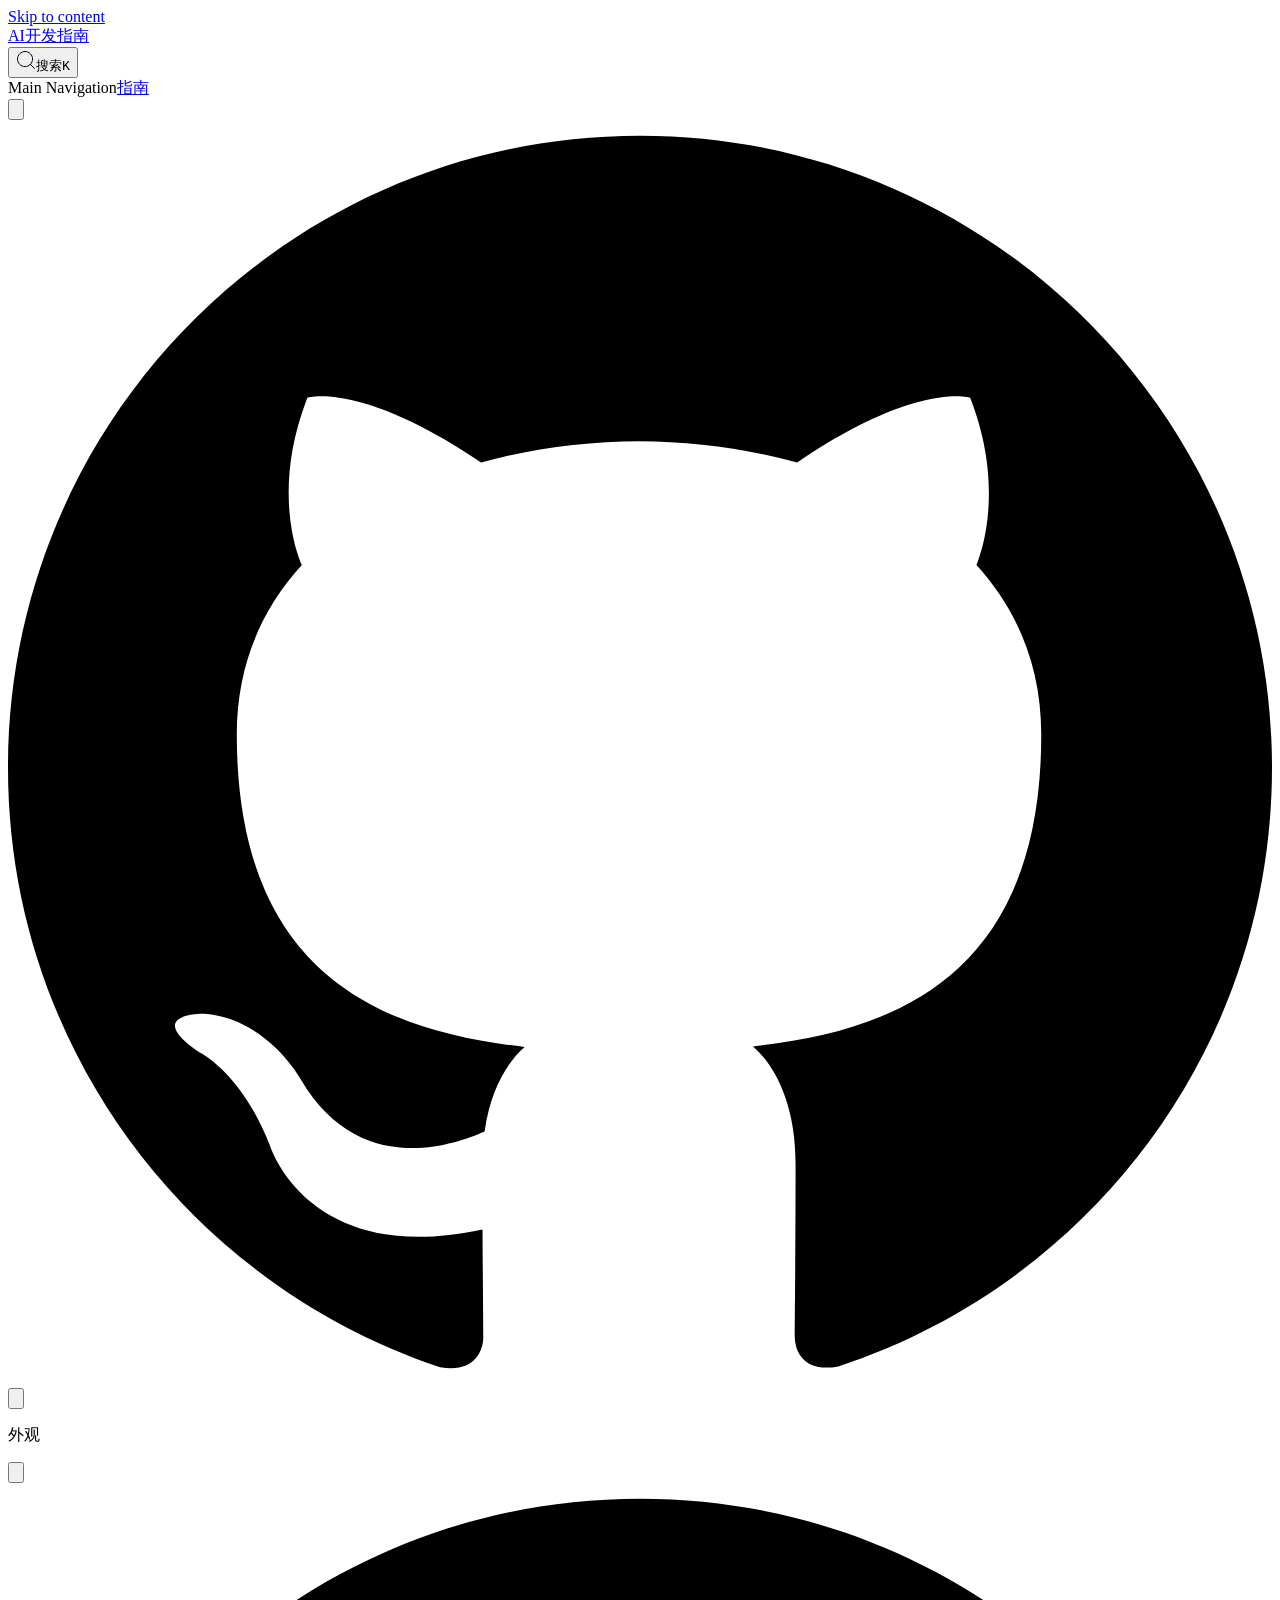
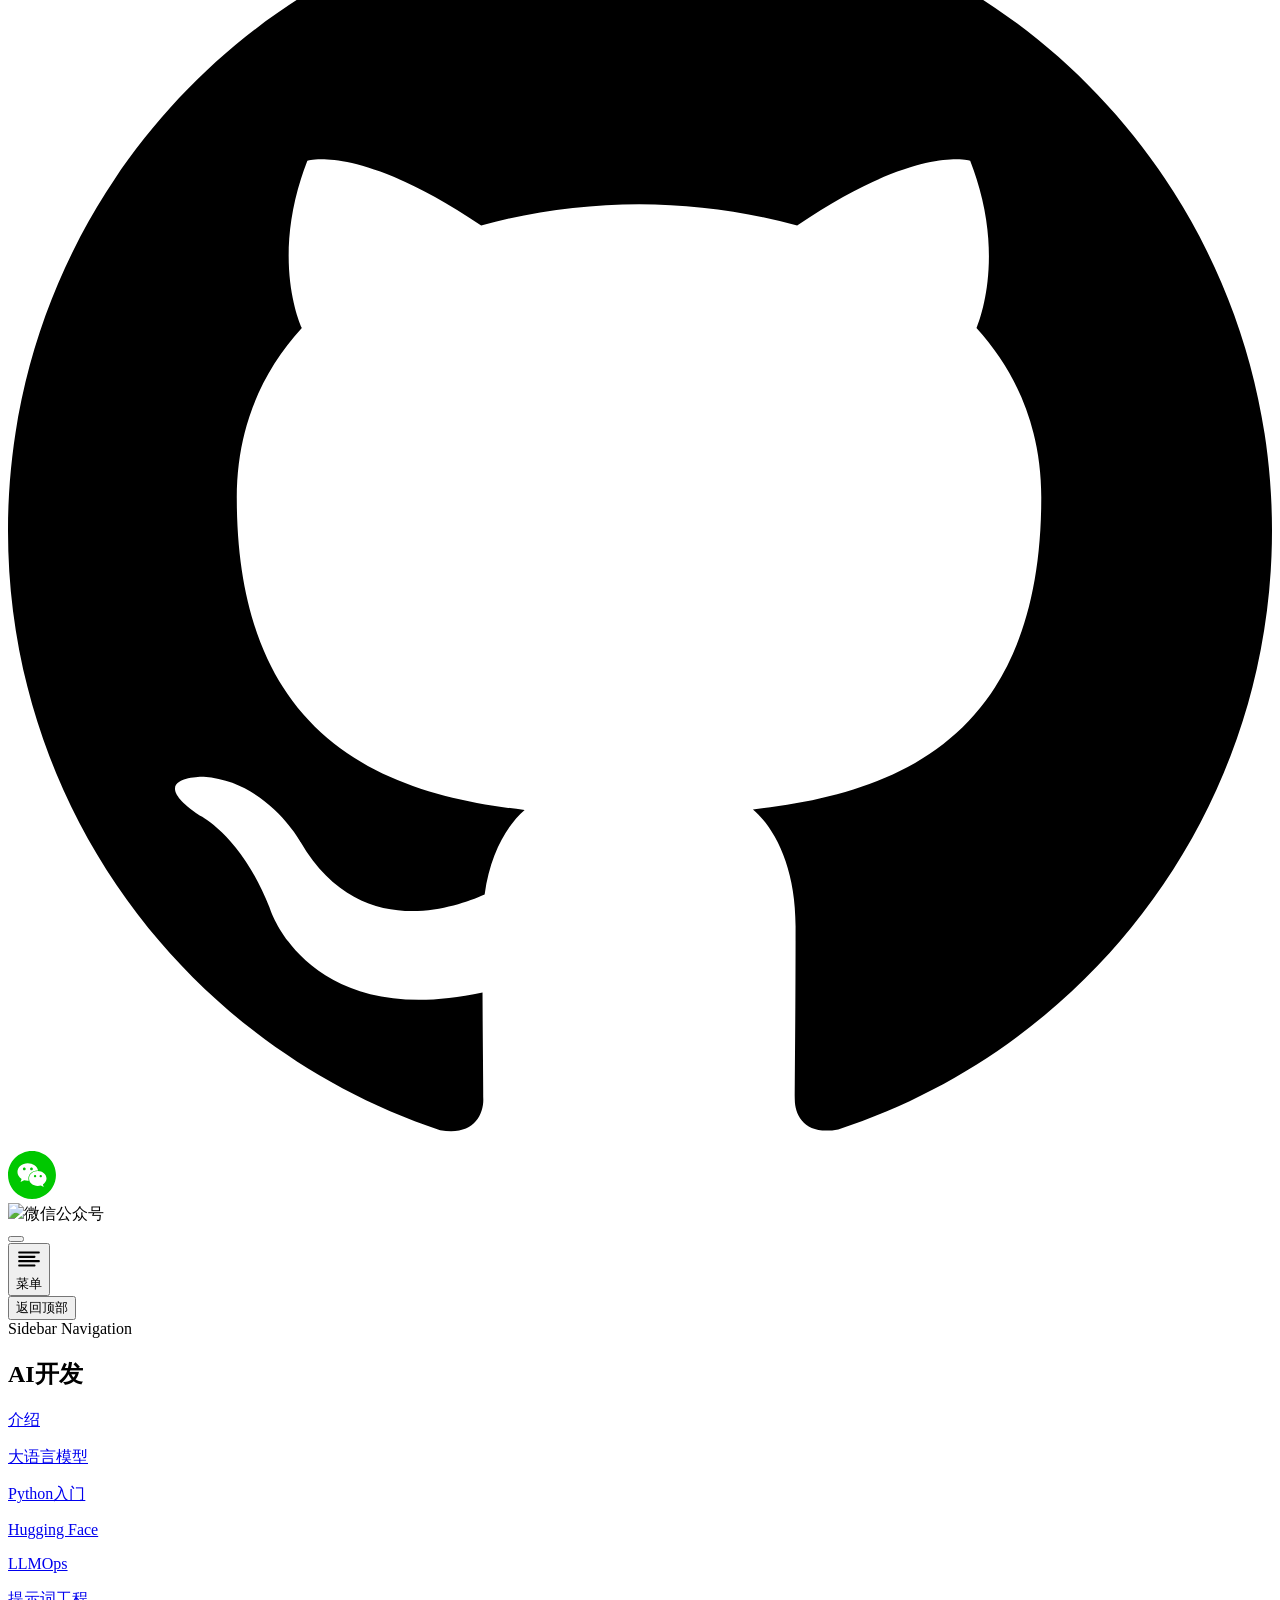
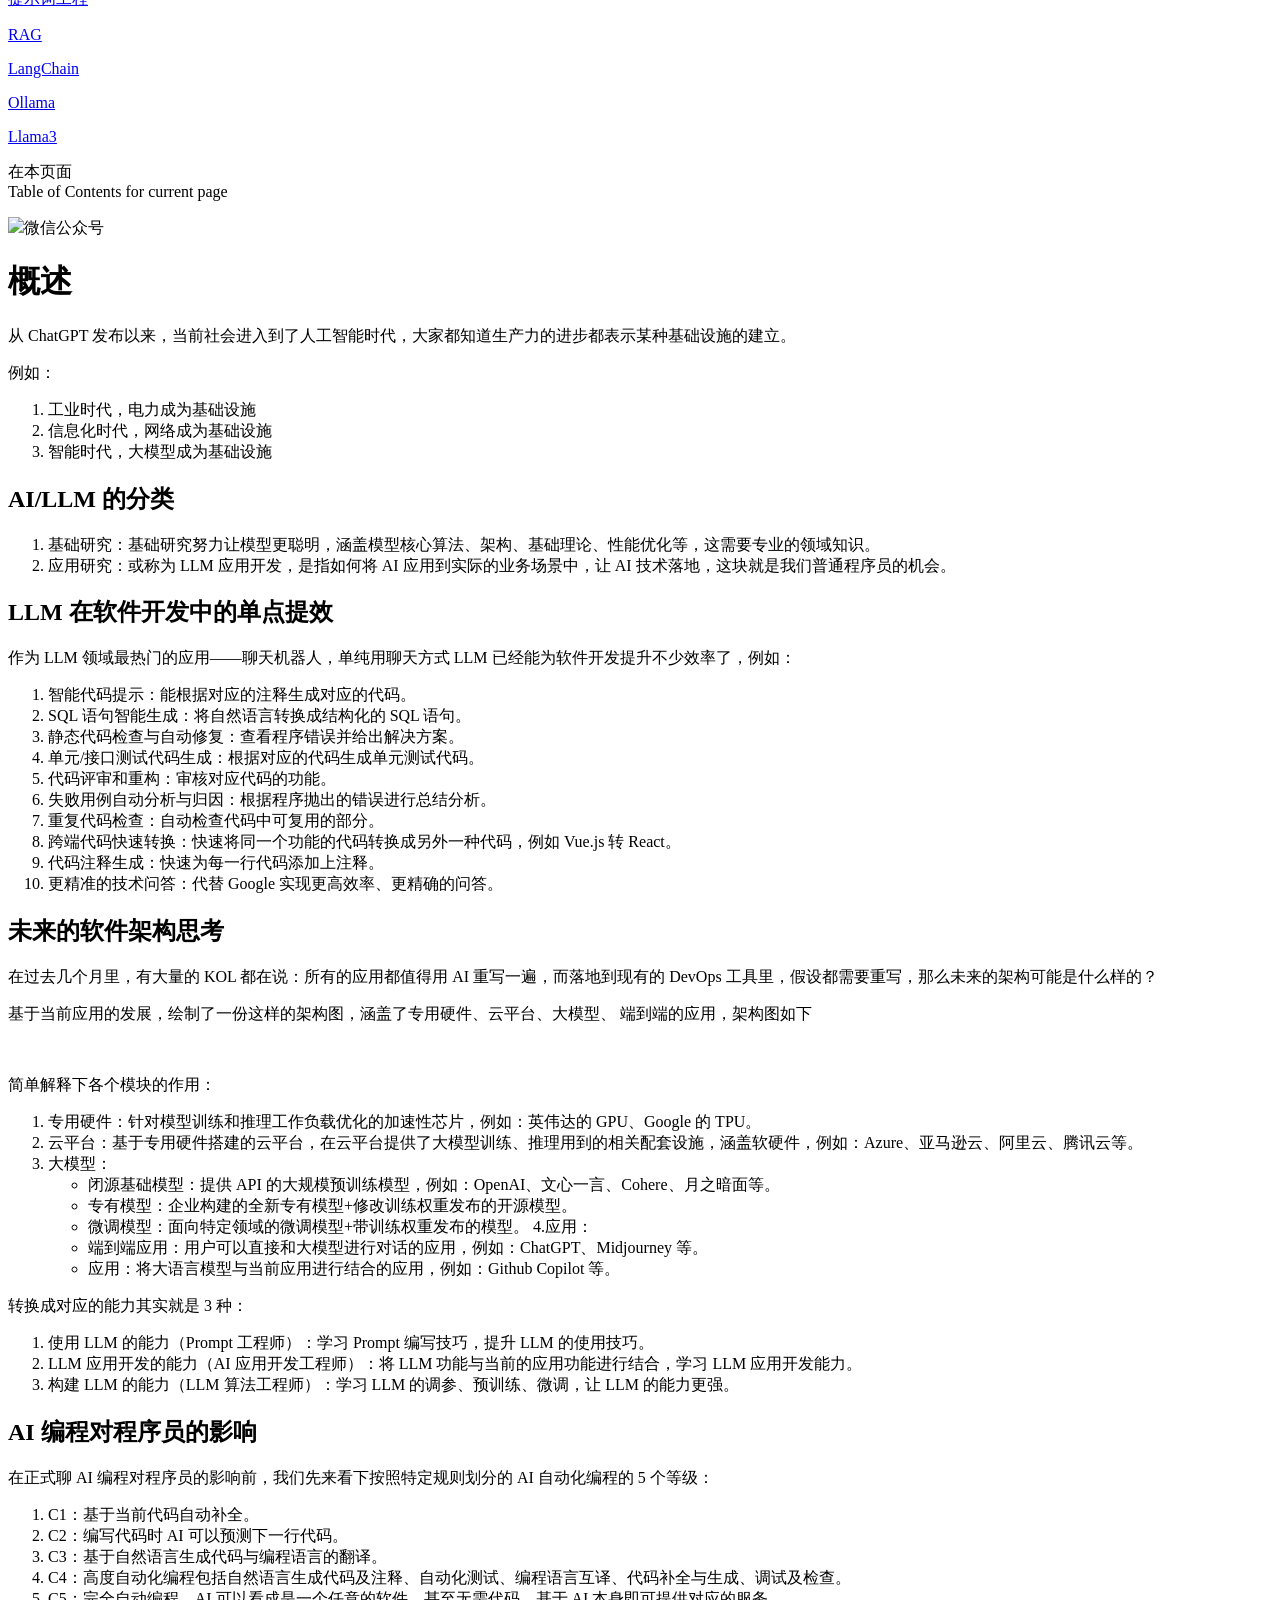
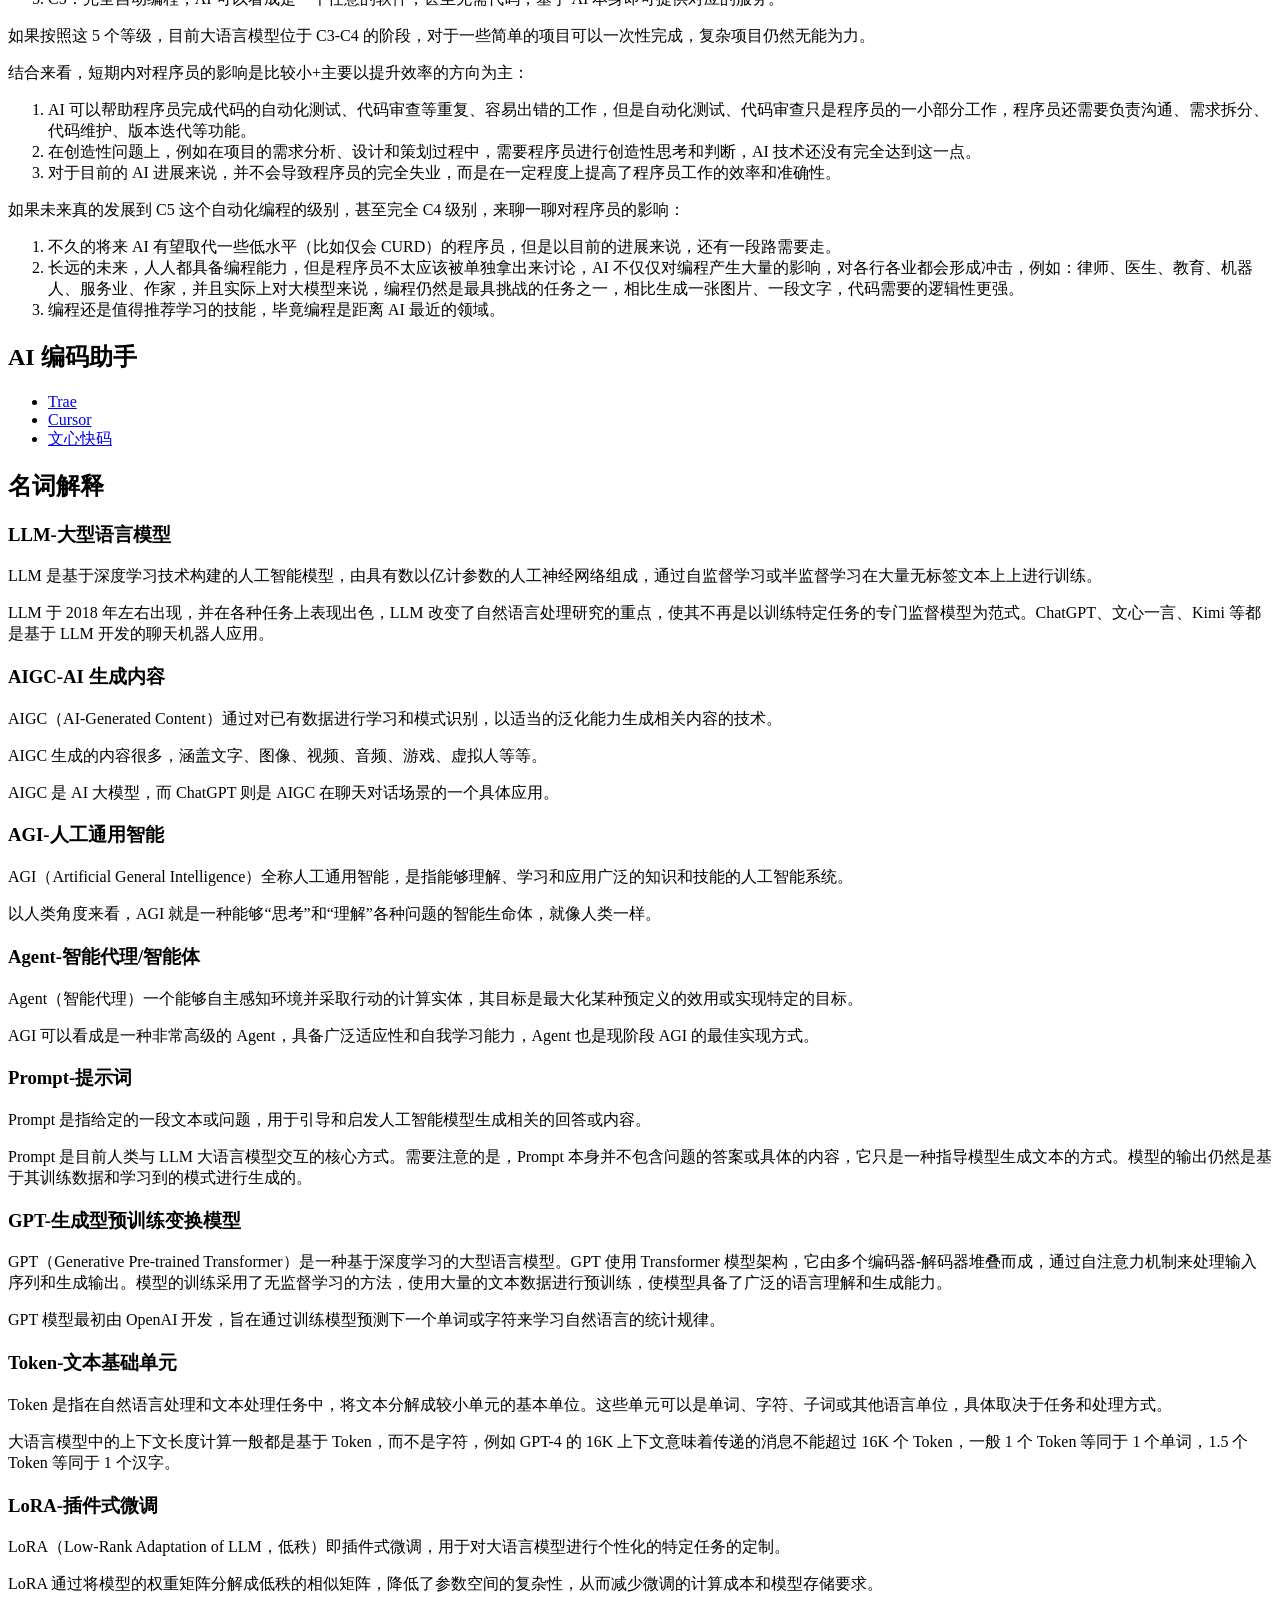
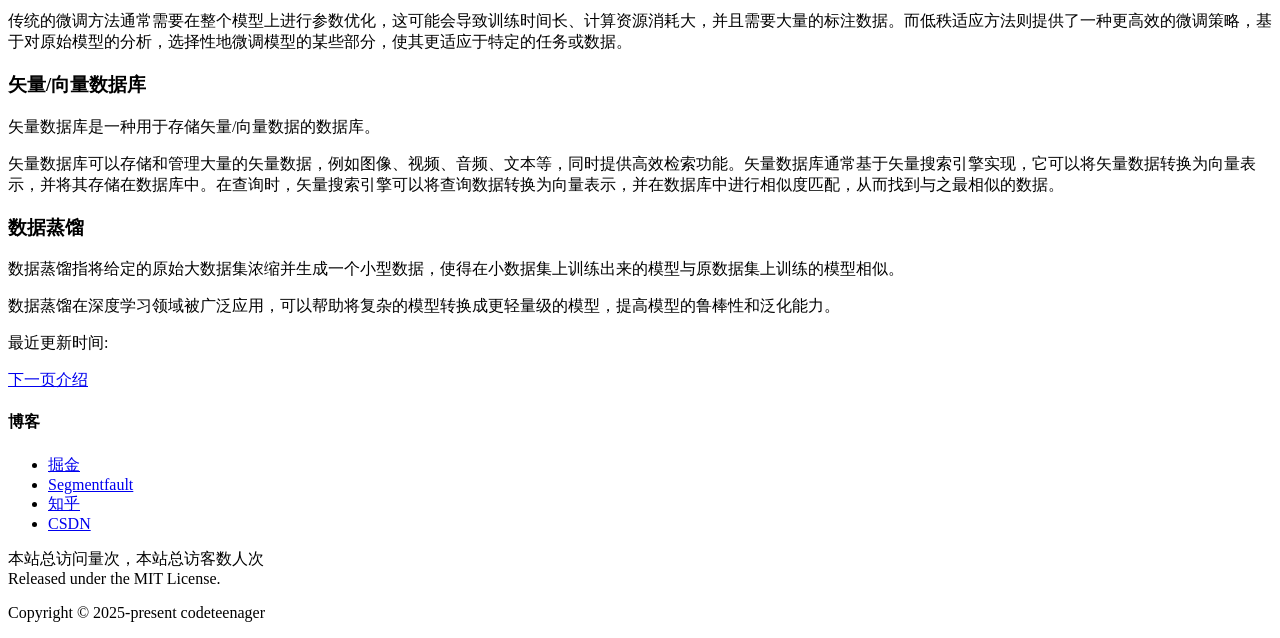
==== commit f295b0cd: "Deploying to gh-pages from  @ 5f0faeb8a2ebb21f423b61a0d2db4f430e02f940 🚀" ====
--- a/guide/index.html
+++ b/guide/index.html
@@ -7,10 +7,10 @@
     <meta name="description" content="AI开发指南">
     <link rel="preload stylesheet" href="/docs/assets/style.d307efa9.css" as="style">
     
-    <script type="module" src="/docs/assets/app.33dec87b.js"></script>
+    <script type="module" src="/docs/assets/app.a4df3c1b.js"></script>
     <link rel="preload" href="/docs/assets/inter-roman-latin.2ed14f66.woff2" as="font" type="font/woff2" crossorigin="">
     <link rel="modulepreload" href="/docs/assets/chunks/framework.d680e671.js">
-    <link rel="modulepreload" href="/docs/assets/chunks/theme.5cb69005.js">
+    <link rel="modulepreload" href="/docs/assets/chunks/theme.f3c04099.js">
     <link rel="modulepreload" href="/docs/assets/guide_index.md.208d364e.lean.js">
     <link rel="icon" href="/favicon.ico">
     <script charset="utf-8" async src="//busuanzi.ibruce.info/busuanzi/2.3/busuanzi.pure.mini.js"></script>
@@ -19,8 +19,8 @@
     <script id="check-mac-os">document.documentElement.classList.toggle("mac",/Mac|iPhone|iPod|iPad/i.test(navigator.platform));</script>
   </head>
   <body>
-    <div id="app"><div class="Layout" data-v-5a346dfe><!--[--><!--]--><!--[--><span tabindex="-1" data-v-0f60ec36></span><a href="#VPContent" class="VPSkipLink visually-hidden" data-v-0f60ec36> Skip to content </a><!--]--><!----><header class="VPNav" data-v-5a346dfe data-v-ae24b3ad><div class="VPNavBar" data-v-ae24b3ad data-v-a0fd61f4><div class="container" data-v-a0fd61f4><div class="title" data-v-a0fd61f4><div class="VPNavBarTitle has-sidebar" data-v-a0fd61f4 data-v-86d1bed8><a class="title" href="/docs/" data-v-86d1bed8><!--[--><!--]--><!----><!--[-->AI开发指南<!--]--><!--[--><!--]--></a></div></div><div class="content" data-v-a0fd61f4><div class="curtain" data-v-a0fd61f4></div><div class="content-body" data-v-a0fd61f4><!--[--><!--]--><div class="VPNavBarSearch search" data-v-a0fd61f4><!--[--><!----><div id="local-search"><button type="button" class="DocSearch DocSearch-Button" aria-label="搜索"><span class="DocSearch-Button-Container"><svg class="DocSearch-Search-Icon" width="20" height="20" viewBox="0 0 20 20" aria-label="search icon"><path d="M14.386 14.386l4.0877 4.0877-4.0877-4.0877c-2.9418 2.9419-7.7115 2.9419-10.6533 0-2.9419-2.9418-2.9419-7.7115 0-10.6533 2.9418-2.9419 7.7115-2.9419 10.6533 0 2.9419 2.9418 2.9419 7.7115 0 10.6533z" stroke="currentColor" fill="none" fill-rule="evenodd" stroke-linecap="round" stroke-linejoin="round"></path></svg><span class="DocSearch-Button-Placeholder">搜索</span></span><span class="DocSearch-Button-Keys"><kbd class="DocSearch-Button-Key"></kbd><kbd class="DocSearch-Button-Key">K</kbd></span></button></div><!--]--></div><nav aria-labelledby="main-nav-aria-label" class="VPNavBarMenu menu" data-v-a0fd61f4 data-v-7f418b0f><span id="main-nav-aria-label" class="visually-hidden" data-v-7f418b0f>Main Navigation</span><!--[--><!--[--><a class="VPLink link VPNavBarMenuLink" href="/docs/guide/index.html" tabindex="0" data-v-7f418b0f data-v-42ef59de><!--[--><span data-v-42ef59de>指南</span><!--]--></a><!--]--><!--]--></nav><!----><div class="VPNavBarAppearance appearance" data-v-a0fd61f4 data-v-e6aabb21><button class="VPSwitch VPSwitchAppearance" type="button" role="switch" title="toggle dark mode" aria-checked="false" data-v-e6aabb21 data-v-ce54a7d1 data-v-b1685198><span class="check" data-v-b1685198><span class="icon" data-v-b1685198><!--[--><svg xmlns="http://www.w3.org/2000/svg" aria-hidden="true" focusable="false" viewbox="0 0 24 24" class="sun" data-v-ce54a7d1><path d="M12,18c-3.3,0-6-2.7-6-6s2.7-6,6-6s6,2.7,6,6S15.3,18,12,18zM12,8c-2.2,0-4,1.8-4,4c0,2.2,1.8,4,4,4c2.2,0,4-1.8,4-4C16,9.8,14.2,8,12,8z"></path><path d="M12,4c-0.6,0-1-0.4-1-1V1c0-0.6,0.4-1,1-1s1,0.4,1,1v2C13,3.6,12.6,4,12,4z"></path><path d="M12,24c-0.6,0-1-0.4-1-1v-2c0-0.6,0.4-1,1-1s1,0.4,1,1v2C13,23.6,12.6,24,12,24z"></path><path d="M5.6,6.6c-0.3,0-0.5-0.1-0.7-0.3L3.5,4.9c-0.4-0.4-0.4-1,0-1.4s1-0.4,1.4,0l1.4,1.4c0.4,0.4,0.4,1,0,1.4C6.2,6.5,5.9,6.6,5.6,6.6z"></path><path d="M19.8,20.8c-0.3,0-0.5-0.1-0.7-0.3l-1.4-1.4c-0.4-0.4-0.4-1,0-1.4s1-0.4,1.4,0l1.4,1.4c0.4,0.4,0.4,1,0,1.4C20.3,20.7,20,20.8,19.8,20.8z"></path><path d="M3,13H1c-0.6,0-1-0.4-1-1s0.4-1,1-1h2c0.6,0,1,0.4,1,1S3.6,13,3,13z"></path><path d="M23,13h-2c-0.6,0-1-0.4-1-1s0.4-1,1-1h2c0.6,0,1,0.4,1,1S23.6,13,23,13z"></path><path d="M4.2,20.8c-0.3,0-0.5-0.1-0.7-0.3c-0.4-0.4-0.4-1,0-1.4l1.4-1.4c0.4-0.4,1-0.4,1.4,0s0.4,1,0,1.4l-1.4,1.4C4.7,20.7,4.5,20.8,4.2,20.8z"></path><path d="M18.4,6.6c-0.3,0-0.5-0.1-0.7-0.3c-0.4-0.4-0.4-1,0-1.4l1.4-1.4c0.4-0.4,1-0.4,1.4,0s0.4,1,0,1.4l-1.4,1.4C18.9,6.5,18.6,6.6,18.4,6.6z"></path></svg><svg xmlns="http://www.w3.org/2000/svg" aria-hidden="true" focusable="false" viewbox="0 0 24 24" class="moon" data-v-ce54a7d1><path d="M12.1,22c-0.3,0-0.6,0-0.9,0c-5.5-0.5-9.5-5.4-9-10.9c0.4-4.8,4.2-8.6,9-9c0.4,0,0.8,0.2,1,0.5c0.2,0.3,0.2,0.8-0.1,1.1c-2,2.7-1.4,6.4,1.3,8.4c2.1,1.6,5,1.6,7.1,0c0.3-0.2,0.7-0.3,1.1-0.1c0.3,0.2,0.5,0.6,0.5,1c-0.2,2.7-1.5,5.1-3.6,6.8C16.6,21.2,14.4,22,12.1,22zM9.3,4.4c-2.9,1-5,3.6-5.2,6.8c-0.4,4.4,2.8,8.3,7.2,8.7c2.1,0.2,4.2-0.4,5.8-1.8c1.1-0.9,1.9-2.1,2.4-3.4c-2.5,0.9-5.3,0.5-7.5-1.1C9.2,11.4,8.1,7.7,9.3,4.4z"></path></svg><!--]--></span></span></button></div><div class="VPSocialLinks VPNavBarSocialLinks social-links" data-v-a0fd61f4 data-v-0394ad82 data-v-7bc22406><!--[--><a class="VPSocialLink no-icon" href="https://github.com/codeteenager/FE" aria-label="github" target="_blank" rel="noopener" data-v-7bc22406 data-v-f80f8133><svg role="img" viewBox="0 0 24 24" xmlns="http://www.w3.org/2000/svg"><title>GitHub</title><path d="M12 .297c-6.63 0-12 5.373-12 12 0 5.303 3.438 9.8 8.205 11.385.6.113.82-.258.82-.577 0-.285-.01-1.04-.015-2.04-3.338.724-4.042-1.61-4.042-1.61C4.422 18.07 3.633 17.7 3.633 17.7c-1.087-.744.084-.729.084-.729 1.205.084 1.838 1.236 1.838 1.236 1.07 1.835 2.809 1.305 3.495.998.108-.776.417-1.305.76-1.605-2.665-.3-5.466-1.332-5.466-5.93 0-1.31.465-2.38 1.235-3.22-.135-.303-.54-1.523.105-3.176 0 0 1.005-.322 3.3 1.23.96-.267 1.98-.399 3-.405 1.02.006 2.04.138 3 .405 2.28-1.552 3.285-1.23 3.285-1.23.645 1.653.24 2.873.12 3.176.765.84 1.23 1.91 1.23 3.22 0 4.61-2.805 5.625-5.475 5.92.42.36.81 1.096.81 2.22 0 1.606-.015 2.896-.015 3.286 0 .315.21.69.825.57C20.565 22.092 24 17.592 24 12.297c0-6.627-5.373-12-12-12"/></svg></a><!--]--></div><div class="VPFlyout VPNavBarExtra extra" data-v-a0fd61f4 data-v-40855f84 data-v-9c007e85><button type="button" class="button" aria-haspopup="true" aria-expanded="false" aria-label="extra navigation" data-v-9c007e85><svg xmlns="http://www.w3.org/2000/svg" aria-hidden="true" focusable="false" viewbox="0 0 24 24" class="icon" data-v-9c007e85><circle cx="12" cy="12" r="2"></circle><circle cx="19" cy="12" r="2"></circle><circle cx="5" cy="12" r="2"></circle></svg></button><div class="menu" data-v-9c007e85><div class="VPMenu" data-v-9c007e85 data-v-e7ea1737><!----><!--[--><!--[--><!----><div class="group" data-v-40855f84><div class="item appearance" data-v-40855f84><p class="label" data-v-40855f84>外观</p><div class="appearance-action" data-v-40855f84><button class="VPSwitch VPSwitchAppearance" type="button" role="switch" title="toggle dark mode" aria-checked="false" data-v-40855f84 data-v-ce54a7d1 data-v-b1685198><span class="check" data-v-b1685198><span class="icon" data-v-b1685198><!--[--><svg xmlns="http://www.w3.org/2000/svg" aria-hidden="true" focusable="false" viewbox="0 0 24 24" class="sun" data-v-ce54a7d1><path d="M12,18c-3.3,0-6-2.7-6-6s2.7-6,6-6s6,2.7,6,6S15.3,18,12,18zM12,8c-2.2,0-4,1.8-4,4c0,2.2,1.8,4,4,4c2.2,0,4-1.8,4-4C16,9.8,14.2,8,12,8z"></path><path d="M12,4c-0.6,0-1-0.4-1-1V1c0-0.6,0.4-1,1-1s1,0.4,1,1v2C13,3.6,12.6,4,12,4z"></path><path d="M12,24c-0.6,0-1-0.4-1-1v-2c0-0.6,0.4-1,1-1s1,0.4,1,1v2C13,23.6,12.6,24,12,24z"></path><path d="M5.6,6.6c-0.3,0-0.5-0.1-0.7-0.3L3.5,4.9c-0.4-0.4-0.4-1,0-1.4s1-0.4,1.4,0l1.4,1.4c0.4,0.4,0.4,1,0,1.4C6.2,6.5,5.9,6.6,5.6,6.6z"></path><path d="M19.8,20.8c-0.3,0-0.5-0.1-0.7-0.3l-1.4-1.4c-0.4-0.4-0.4-1,0-1.4s1-0.4,1.4,0l1.4,1.4c0.4,0.4,0.4,1,0,1.4C20.3,20.7,20,20.8,19.8,20.8z"></path><path d="M3,13H1c-0.6,0-1-0.4-1-1s0.4-1,1-1h2c0.6,0,1,0.4,1,1S3.6,13,3,13z"></path><path d="M23,13h-2c-0.6,0-1-0.4-1-1s0.4-1,1-1h2c0.6,0,1,0.4,1,1S23.6,13,23,13z"></path><path d="M4.2,20.8c-0.3,0-0.5-0.1-0.7-0.3c-0.4-0.4-0.4-1,0-1.4l1.4-1.4c0.4-0.4,1-0.4,1.4,0s0.4,1,0,1.4l-1.4,1.4C4.7,20.7,4.5,20.8,4.2,20.8z"></path><path d="M18.4,6.6c-0.3,0-0.5-0.1-0.7-0.3c-0.4-0.4-0.4-1,0-1.4l1.4-1.4c0.4-0.4,1-0.4,1.4,0s0.4,1,0,1.4l-1.4,1.4C18.9,6.5,18.6,6.6,18.4,6.6z"></path></svg><svg xmlns="http://www.w3.org/2000/svg" aria-hidden="true" focusable="false" viewbox="0 0 24 24" class="moon" data-v-ce54a7d1><path d="M12.1,22c-0.3,0-0.6,0-0.9,0c-5.5-0.5-9.5-5.4-9-10.9c0.4-4.8,4.2-8.6,9-9c0.4,0,0.8,0.2,1,0.5c0.2,0.3,0.2,0.8-0.1,1.1c-2,2.7-1.4,6.4,1.3,8.4c2.1,1.6,5,1.6,7.1,0c0.3-0.2,0.7-0.3,1.1-0.1c0.3,0.2,0.5,0.6,0.5,1c-0.2,2.7-1.5,5.1-3.6,6.8C16.6,21.2,14.4,22,12.1,22zM9.3,4.4c-2.9,1-5,3.6-5.2,6.8c-0.4,4.4,2.8,8.3,7.2,8.7c2.1,0.2,4.2-0.4,5.8-1.8c1.1-0.9,1.9-2.1,2.4-3.4c-2.5,0.9-5.3,0.5-7.5-1.1C9.2,11.4,8.1,7.7,9.3,4.4z"></path></svg><!--]--></span></span></button></div></div></div><div class="group" data-v-40855f84><div class="item social-links" data-v-40855f84><div class="VPSocialLinks social-links-list" data-v-40855f84 data-v-7bc22406><!--[--><a class="VPSocialLink no-icon" href="https://github.com/codeteenager/FE" aria-label="github" target="_blank" rel="noopener" data-v-7bc22406 data-v-f80f8133><svg role="img" viewBox="0 0 24 24" xmlns="http://www.w3.org/2000/svg"><title>GitHub</title><path d="M12 .297c-6.63 0-12 5.373-12 12 0 5.303 3.438 9.8 8.205 11.385.6.113.82-.258.82-.577 0-.285-.01-1.04-.015-2.04-3.338.724-4.042-1.61-4.042-1.61C4.422 18.07 3.633 17.7 3.633 17.7c-1.087-.744.084-.729.084-.729 1.205.084 1.838 1.236 1.838 1.236 1.07 1.835 2.809 1.305 3.495.998.108-.776.417-1.305.76-1.605-2.665-.3-5.466-1.332-5.466-5.93 0-1.31.465-2.38 1.235-3.22-.135-.303-.54-1.523.105-3.176 0 0 1.005-.322 3.3 1.23.96-.267 1.98-.399 3-.405 1.02.006 2.04.138 3 .405 2.28-1.552 3.285-1.23 3.285-1.23.645 1.653.24 2.873.12 3.176.765.84 1.23 1.91 1.23 3.22 0 4.61-2.805 5.625-5.475 5.92.42.36.81 1.096.81 2.22 0 1.606-.015 2.896-.015 3.286 0 .315.21.69.825.57C20.565 22.092 24 17.592 24 12.297c0-6.627-5.373-12-12-12"/></svg></a><!--]--></div></div></div><!--]--><!--]--></div></div></div><!--[--><!--[--><!--[--><div class="VPSocialLinks VPNavBarSocialLinks social-links" data-v-3c843f7c><a class="VPSocialLink app" aria-label="weixin" data-v-3c843f7c><svg t="1701186907114" class="icon" viewBox="0 0 1024 1024" version="1.1" xmlns="http://www.w3.org/2000/svg" p-id="17908" width="48" height="48" data-v-3c843f7c><path d="M347.729118 353.0242c-16.487119 0-29.776737 13.389539-29.776737 29.776737S331.241998 412.677596 347.729118 412.677596s29.776737-13.389539 29.776737-29.776737-13.289617-29.876659-29.776737-29.876659zM577.749415 511.800156c-13.689305 0-24.880562 11.091335-24.880563 24.880562 0 13.689305 11.091335 24.880562 24.880563 24.880562 13.689305 0 24.880562-11.191257 24.880562-24.880562s-11.191257-24.880562-24.880562-24.880562zM500.909446 412.677596c16.487119 0 29.776737-13.389539 29.776737-29.776737s-13.389539-29.776737-29.776737-29.776737c-16.487119 0-29.776737 13.389539-29.776737 29.776737s13.289617 29.776737 29.776737 29.776737zM698.455113 511.600312c-13.689305 0-24.880562 11.091335-24.880562 24.880562 0 13.689305 11.091335 24.880562 24.880562 24.880562 13.689305 0 24.880562-11.091335 24.880562-24.880562-0.099922-13.689305-11.191257-24.880562-24.880562-24.880562z" fill="#00C800" p-id="17909" data-v-3c843f7c></path><path d="M511.601093 0.799375C229.12178 0.799375 0.000781 229.820453 0.000781 512.399688s229.021077 511.600312 511.600312 511.600312 511.600312-229.021077 511.600312-511.600312S794.180328 0.799375 511.601093 0.799375z m-90.229508 634.504294c-27.37861 0-49.361436-5.595628-76.839969-10.991413l-76.640125 38.469945 21.882904-65.948477c-54.957065-38.370023-87.73146-87.831382-87.73146-148.084309 0-104.318501 98.722873-186.554254 219.32865-186.554255 107.815769 0 202.34192 65.648712 221.327088 153.979703-6.994536-0.799375-13.989071-1.298985-21.083529-1.298985-104.118657 0-186.454333 77.739266-186.454332 173.564403 0 15.98751 2.498048 31.275566 6.794692 45.964091-6.794692 0.599532-13.689305 0.899297-20.583919 0.899297z m323.547228 76.839969l16.48712 54.757221-60.153006-32.874317c-21.882904 5.495706-43.965652 10.991413-65.848555 10.991413-104.318501 0-186.554254-71.344262-186.554255-159.175644 0-87.631538 82.135831-159.175644 186.554255-159.175644 98.523029 0 186.254489 71.444184 186.254488 159.175644 0.099922 49.461358-32.774395 93.227166-76.740047 126.301327z" fill="#00C800" p-id="17910" data-v-3c843f7c></path></svg><div class="qrcode" data-v-3c843f7c><img class="icon" src="/docs/weixin.jpg" data-v-3c843f7c><span data-v-3c843f7c>微信公众号</span></div></a></div><!--]--><!--]--><!--]--><button type="button" class="VPNavBarHamburger hamburger" aria-label="mobile navigation" aria-expanded="false" aria-controls="VPNavScreen" data-v-a0fd61f4 data-v-e5dd9c1c><span class="container" data-v-e5dd9c1c><span class="top" data-v-e5dd9c1c></span><span class="middle" data-v-e5dd9c1c></span><span class="bottom" data-v-e5dd9c1c></span></span></button></div></div></div></div><!----></header><div class="VPLocalNav reached-top" data-v-5a346dfe data-v-79c8c1df><button class="menu" aria-expanded="false" aria-controls="VPSidebarNav" data-v-79c8c1df><svg xmlns="http://www.w3.org/2000/svg" aria-hidden="true" focusable="false" viewbox="0 0 24 24" class="menu-icon" data-v-79c8c1df><path d="M17,11H3c-0.6,0-1-0.4-1-1s0.4-1,1-1h14c0.6,0,1,0.4,1,1S17.6,11,17,11z"></path><path d="M21,7H3C2.4,7,2,6.6,2,6s0.4-1,1-1h18c0.6,0,1,0.4,1,1S21.6,7,21,7z"></path><path d="M21,15H3c-0.6,0-1-0.4-1-1s0.4-1,1-1h18c0.6,0,1,0.4,1,1S21.6,15,21,15z"></path><path d="M17,19H3c-0.6,0-1-0.4-1-1s0.4-1,1-1h14c0.6,0,1,0.4,1,1S17.6,19,17,19z"></path></svg><span class="menu-text" data-v-79c8c1df>菜单</span></button><div class="VPLocalNavOutlineDropdown" style="--vp-vh:0px;" data-v-79c8c1df data-v-1c15a60a><button data-v-1c15a60a>返回顶部</button><!----></div></div><aside class="VPSidebar" data-v-5a346dfe data-v-b00e2fdd><div class="curtain" data-v-b00e2fdd></div><nav class="nav" id="VPSidebarNav" aria-labelledby="sidebar-aria-label" tabindex="-1" data-v-b00e2fdd><span class="visually-hidden" id="sidebar-aria-label" data-v-b00e2fdd> Sidebar Navigation </span><!--[--><!--]--><!--[--><div class="group" data-v-b00e2fdd><section class="VPSidebarItem level-0" data-v-b00e2fdd data-v-e31bd47b><div class="item" role="button" tabindex="0" data-v-e31bd47b><div class="indicator" data-v-e31bd47b></div><h2 class="text" data-v-e31bd47b>AI开发</h2><!----></div><div class="items" data-v-e31bd47b><!--[--><div class="VPSidebarItem level-1 is-link" data-v-e31bd47b data-v-e31bd47b><div class="item" data-v-e31bd47b><div class="indicator" data-v-e31bd47b></div><a class="VPLink link link" href="/docs/guide/index.html" data-v-e31bd47b><!--[--><p class="text" data-v-e31bd47b>介绍</p><!--]--></a><!----></div><!----></div><div class="VPSidebarItem level-1 is-link" data-v-e31bd47b data-v-e31bd47b><div class="item" data-v-e31bd47b><div class="indicator" data-v-e31bd47b></div><a class="VPLink link link" href="/docs/guide/llm.html" data-v-e31bd47b><!--[--><p class="text" data-v-e31bd47b>大语言模型</p><!--]--></a><!----></div><!----></div><div class="VPSidebarItem level-1 is-link" data-v-e31bd47b data-v-e31bd47b><div class="item" data-v-e31bd47b><div class="indicator" data-v-e31bd47b></div><a class="VPLink link link" href="/docs/guide/python.html" data-v-e31bd47b><!--[--><p class="text" data-v-e31bd47b>Python入门</p><!--]--></a><!----></div><!----></div><div class="VPSidebarItem level-1 is-link" data-v-e31bd47b data-v-e31bd47b><div class="item" data-v-e31bd47b><div class="indicator" data-v-e31bd47b></div><a class="VPLink link link" href="/docs/guide/llmops.html" data-v-e31bd47b><!--[--><p class="text" data-v-e31bd47b>LLMOps</p><!--]--></a><!----></div><!----></div><div class="VPSidebarItem level-1 is-link" data-v-e31bd47b data-v-e31bd47b><div class="item" data-v-e31bd47b><div class="indicator" data-v-e31bd47b></div><a class="VPLink link link" href="/docs/guide/prompt.html" data-v-e31bd47b><!--[--><p class="text" data-v-e31bd47b>提示词工程</p><!--]--></a><!----></div><!----></div><div class="VPSidebarItem level-1 is-link" data-v-e31bd47b data-v-e31bd47b><div class="item" data-v-e31bd47b><div class="indicator" data-v-e31bd47b></div><a class="VPLink link link" href="/docs/guide/rag.html" data-v-e31bd47b><!--[--><p class="text" data-v-e31bd47b>RAG</p><!--]--></a><!----></div><!----></div><div class="VPSidebarItem level-1 is-link" data-v-e31bd47b data-v-e31bd47b><div class="item" data-v-e31bd47b><div class="indicator" data-v-e31bd47b></div><a class="VPLink link link" href="/docs/guide/langchain.html" data-v-e31bd47b><!--[--><p class="text" data-v-e31bd47b>LangChain</p><!--]--></a><!----></div><!----></div><!--]--></div></section></div><!--]--><!--[--><!--]--></nav></aside><div class="VPContent has-sidebar" id="VPContent" data-v-5a346dfe data-v-669faec9><div class="VPDoc has-sidebar has-aside" data-v-669faec9 data-v-6b87e69f><!--[--><!--]--><div class="container" data-v-6b87e69f><div class="aside" data-v-6b87e69f><div class="aside-curtain" data-v-6b87e69f></div><div class="aside-container" data-v-6b87e69f><div class="aside-content" data-v-6b87e69f><div class="VPDocAside" data-v-6b87e69f data-v-3f215769><!--[--><!--]--><!--[--><!--]--><div class="VPDocAsideOutline" role="navigation" data-v-3f215769 data-v-d330b1bb><div class="content" data-v-d330b1bb><div class="outline-marker" data-v-d330b1bb></div><div class="outline-title" role="heading" aria-level="2" data-v-d330b1bb>在本页面</div><nav aria-labelledby="doc-outline-aria-label" data-v-d330b1bb><span class="visually-hidden" id="doc-outline-aria-label" data-v-d330b1bb> Table of Contents for current page </span><ul class="root" data-v-d330b1bb data-v-d0ee3533><!--[--><!--]--></ul></nav></div></div><!--[--><!--]--><div class="spacer" data-v-3f215769></div><!--[--><!--]--><!----><!--[--><!--]--><!--[--><!--[--><!--[--><!--[--><div class="content" data-v-0fdd4fd7><img class="icon" src="/docs/weixin.jpg" data-v-0fdd4fd7><span class="text" data-v-0fdd4fd7>微信公众号</span></div><!--]--><!--]--><!--]--><!--]--></div></div></div></div><div class="content" data-v-6b87e69f><div class="content-container" data-v-6b87e69f><!--[--><!--]--><!----><main class="main" data-v-6b87e69f><div style="position:relative;" class="vp-doc _docs_guide_" data-v-6b87e69f><div><h1 id="概述" tabindex="-1">概述 <a class="header-anchor" href="#概述" aria-label="Permalink to &quot;概述&quot;">​</a></h1><p>从 ChatGPT 发布以来，当前社会进入到了人工智能时代，大家都知道生产力的进步都表示某种基础设施的建立。</p><p>例如：</p><ol><li>工业时代，电力成为基础设施</li><li>信息化时代，网络成为基础设施</li><li>智能时代，大模型成为基础设施</li></ol><h2 id="ai-llm-的分类" tabindex="-1">AI/LLM 的分类 <a class="header-anchor" href="#ai-llm-的分类" aria-label="Permalink to &quot;AI/LLM 的分类&quot;">​</a></h2><ol><li>基础研究：基础研究努力让模型更聪明，涵盖模型核心算法、架构、基础理论、性能优化等，这需要专业的领域知识。</li><li>应用研究：或称为 LLM 应用开发，是指如何将 AI 应用到实际的业务场景中，让 AI 技术落地，这块就是我们普通程序员的机会。</li></ol><h2 id="llm-在软件开发中的单点提效" tabindex="-1">LLM 在软件开发中的单点提效 <a class="header-anchor" href="#llm-在软件开发中的单点提效" aria-label="Permalink to &quot;LLM 在软件开发中的单点提效&quot;">​</a></h2><p>作为 LLM 领域最热门的应用——聊天机器人，单纯用聊天方式 LLM 已经能为软件开发提升不少效率了，例如：</p><ol><li>智能代码提示：能根据对应的注释生成对应的代码。</li><li>SQL 语句智能生成：将自然语言转换成结构化的 SQL 语句。</li><li>静态代码检查与自动修复：查看程序错误并给出解决方案。</li><li>单元/接口测试代码生成：根据对应的代码生成单元测试代码。</li><li>代码评审和重构：审核对应代码的功能。</li><li>失败用例自动分析与归因：根据程序抛出的错误进行总结分析。</li><li>重复代码检查：自动检查代码中可复用的部分。</li><li>跨端代码快速转换：快速将同一个功能的代码转换成另外一种代码，例如 Vue.js 转 React。</li><li>代码注释生成：快速为每一行代码添加上注释。</li><li>更精准的技术问答：代替 Google 实现更高效率、更精确的问答。</li></ol><h2 id="未来的软件架构思考" tabindex="-1">未来的软件架构思考 <a class="header-anchor" href="#未来的软件架构思考" aria-label="Permalink to &quot;未来的软件架构思考&quot;">​</a></h2><p>在过去几个月里，有大量的 KOL 都在说：所有的应用都值得用 AI 重写一遍，而落地到现有的 DevOps 工具里，假设都需要重写，那么未来的架构可能是什么样的？</p><p>基于当前应用的发展，绘制了一份这样的架构图，涵盖了专用硬件、云平台、大模型、 端到端的应用，架构图如下</p><p><img src="/docs/guide/8.png" alt=""></p><p>简单解释下各个模块的作用：</p><ol><li>专用硬件：针对模型训练和推理工作负载优化的加速性芯片，例如：英伟达的 GPU、Google 的 TPU。</li><li>云平台：基于专用硬件搭建的云平台，在云平台提供了大模型训练、推理用到的相关配套设施，涵盖软硬件，例如：Azure、亚马逊云、阿里云、腾讯云等。</li><li>大模型： <ul><li>闭源基础模型：提供 API 的大规模预训练模型，例如：OpenAI、文心一言、Cohere、月之暗面等。</li><li>专有模型：企业构建的全新专有模型+修改训练权重发布的开源模型。</li><li>微调模型：面向特定领域的微调模型+带训练权重发布的模型。 4.应用：</li><li>端到端应用：用户可以直接和大模型进行对话的应用，例如：ChatGPT、Midjourney 等。</li><li>应用：将大语言模型与当前应用进行结合的应用，例如：Github Copilot 等。</li></ul></li></ol><p>转换成对应的能力其实就是 3 种：</p><ol><li>使用 LLM 的能力（Prompt 工程师）：学习 Prompt 编写技巧，提升 LLM 的使用技巧。</li><li>LLM 应用开发的能力（AI 应用开发工程师）：将 LLM 功能与当前的应用功能进行结合，学习 LLM 应用开发能力。</li><li>构建 LLM 的能力（LLM 算法工程师）：学习 LLM 的调参、预训练、微调，让 LLM 的能力更强。</li></ol><h2 id="ai-编程对程序员的影响" tabindex="-1">AI 编程对程序员的影响 <a class="header-anchor" href="#ai-编程对程序员的影响" aria-label="Permalink to &quot;AI 编程对程序员的影响&quot;">​</a></h2><p>在正式聊 AI 编程对程序员的影响前，我们先来看下按照特定规则划分的 AI 自动化编程的 5 个等级：</p><ol><li>C1：基于当前代码自动补全。</li><li>C2：编写代码时 AI 可以预测下一行代码。</li><li>C3：基于自然语言生成代码与编程语言的翻译。</li><li>C4：高度自动化编程包括自然语言生成代码及注释、自动化测试、编程语言互译、代码补全与生成、调试及检查。</li><li>C5：完全自动编程，AI 可以看成是一个任意的软件，甚至无需代码，基于 AI 本身即可提供对应的服务。</li></ol><p>如果按照这 5 个等级，目前大语言模型位于 C3-C4 的阶段，对于一些简单的项目可以一次性完成，复杂项目仍然无能为力。</p><p>结合来看，短期内对程序员的影响是比较小+主要以提升效率的方向为主：</p><ol><li>AI 可以帮助程序员完成代码的自动化测试、代码审查等重复、容易出错的工作，但是自动化测试、代码审查只是程序员的一小部分工作，程序员还需要负责沟通、需求拆分、代码维护、版本迭代等功能。</li><li>在创造性问题上，例如在项目的需求分析、设计和策划过程中，需要程序员进行创造性思考和判断，AI 技术还没有完全达到这一点。</li><li>对于目前的 AI 进展来说，并不会导致程序员的完全失业，而是在一定程度上提高了程序员工作的效率和准确性。</li></ol><p>如果未来真的发展到 C5 这个自动化编程的级别，甚至完全 C4 级别，来聊一聊对程序员的影响：</p><ol><li>不久的将来 AI 有望取代一些低水平（比如仅会 CURD）的程序员，但是以目前的进展来说，还有一段路需要走。</li><li>长远的未来，人人都具备编程能力，但是程序员不太应该被单独拿出来讨论，AI 不仅仅对编程产生大量的影响，对各行各业都会形成冲击，例如：律师、医生、教育、机器人、服务业、作家，并且实际上对大模型来说，编程仍然是最具挑战的任务之一，相比生成一张图片、一段文字，代码需要的逻辑性更强。</li><li>编程还是值得推荐学习的技能，毕竟编程是距离 AI 最近的领域。</li></ol><h2 id="ai-编码助手" tabindex="-1">AI 编码助手 <a class="header-anchor" href="#ai-编码助手" aria-label="Permalink to &quot;AI 编码助手&quot;">​</a></h2><ul><li><a href="https://www.trae.com.cn" target="_blank" rel="noreferrer">Trae</a></li><li><a href="https://www.cursor.com" target="_blank" rel="noreferrer">Cursor</a></li><li><a href="https://comate.baidu.com/zh" target="_blank" rel="noreferrer">文心快码</a></li></ul><h2 id="名词解释" tabindex="-1">名词解释 <a class="header-anchor" href="#名词解释" aria-label="Permalink to &quot;名词解释&quot;">​</a></h2><h3 id="llm-大型语言模型" tabindex="-1">LLM-大型语言模型 <a class="header-anchor" href="#llm-大型语言模型" aria-label="Permalink to &quot;LLM-大型语言模型&quot;">​</a></h3><p>LLM 是基于深度学习技术构建的人工智能模型，由具有数以亿计参数的人工神经网络组成，通过自监督学习或半监督学习在大量无标签文本上上进行训练。</p><p>LLM 于 2018 年左右出现，并在各种任务上表现出色，LLM 改变了自然语言处理研究的重点，使其不再是以训练特定任务的专门监督模型为范式。ChatGPT、文心一言、Kimi 等都是基于 LLM 开发的聊天机器人应用。</p><h3 id="aigc-ai-生成内容" tabindex="-1">AIGC-AI 生成内容 <a class="header-anchor" href="#aigc-ai-生成内容" aria-label="Permalink to &quot;AIGC-AI 生成内容&quot;">​</a></h3><p>AIGC（AI-Generated Content）通过对已有数据进行学习和模式识别，以适当的泛化能力生成相关内容的技术。</p><p>AIGC 生成的内容很多，涵盖文字、图像、视频、音频、游戏、虚拟人等等。</p><p>AIGC 是 AI 大模型，而 ChatGPT 则是 AIGC 在聊天对话场景的一个具体应用。</p><h3 id="agi-人工通用智能" tabindex="-1">AGI-人工通用智能 <a class="header-anchor" href="#agi-人工通用智能" aria-label="Permalink to &quot;AGI-人工通用智能&quot;">​</a></h3><p>AGI（Artificial General Intelligence）全称人工通用智能，是指能够理解、学习和应用广泛的知识和技能的人工智能系统。</p><p>以人类角度来看，AGI 就是一种能够“思考”和“理解”各种问题的智能生命体，就像人类一样。</p><h3 id="agent-智能代理-智能体" tabindex="-1">Agent-智能代理/智能体 <a class="header-anchor" href="#agent-智能代理-智能体" aria-label="Permalink to &quot;Agent-智能代理/智能体&quot;">​</a></h3><p>Agent（智能代理）一个能够自主感知环境并采取行动的计算实体，其目标是最大化某种预定义的效用或实现特定的目标。</p><p>AGI 可以看成是一种非常高级的 Agent，具备广泛适应性和自我学习能力，Agent 也是现阶段 AGI 的最佳实现方式。</p><h3 id="prompt-提示词" tabindex="-1">Prompt-提示词 <a class="header-anchor" href="#prompt-提示词" aria-label="Permalink to &quot;Prompt-提示词&quot;">​</a></h3><p>Prompt 是指给定的一段文本或问题，用于引导和启发人工智能模型生成相关的回答或内容。</p><p>Prompt 是目前人类与 LLM 大语言模型交互的核心方式。需要注意的是，Prompt 本身并不包含问题的答案或具体的内容，它只是一种指导模型生成文本的方式。模型的输出仍然是基于其训练数据和学习到的模式进行生成的。</p><h3 id="gpt-生成型预训练变换模型" tabindex="-1">GPT-生成型预训练变换模型 <a class="header-anchor" href="#gpt-生成型预训练变换模型" aria-label="Permalink to &quot;GPT-生成型预训练变换模型&quot;">​</a></h3><p>GPT（Generative Pre-trained Transformer）是一种基于深度学习的大型语言模型。GPT 使用 Transformer 模型架构，它由多个编码器-解码器堆叠而成，通过自注意力机制来处理输入序列和生成输出。模型的训练采用了无监督学习的方法，使用大量的文本数据进行预训练，使模型具备了广泛的语言理解和生成能力。</p><p>GPT 模型最初由 OpenAI 开发，旨在通过训练模型预测下一个单词或字符来学习自然语言的统计规律。</p><h3 id="token-文本基础单元" tabindex="-1">Token-文本基础单元 <a class="header-anchor" href="#token-文本基础单元" aria-label="Permalink to &quot;Token-文本基础单元&quot;">​</a></h3><p>Token 是指在自然语言处理和文本处理任务中，将文本分解成较小单元的基本单位。这些单元可以是单词、字符、子词或其他语言单位，具体取决于任务和处理方式。</p><p>大语言模型中的上下文长度计算一般都是基于 Token，而不是字符，例如 GPT-4 的 16K 上下文意味着传递的消息不能超过 16K 个 Token，一般 1 个 Token 等同于 1 个单词，1.5 个 Token 等同于 1 个汉字。</p><h3 id="lora-插件式微调" tabindex="-1">LoRA-插件式微调 <a class="header-anchor" href="#lora-插件式微调" aria-label="Permalink to &quot;LoRA-插件式微调&quot;">​</a></h3><p>LoRA（Low-Rank Adaptation of LLM，低秩）即插件式微调，用于对大语言模型进行个性化的特定任务的定制。</p><p>LoRA 通过将模型的权重矩阵分解成低秩的相似矩阵，降低了参数空间的复杂性，从而减少微调的计算成本和模型存储要求。</p><p>传统的微调方法通常需要在整个模型上进行参数优化，这可能会导致训练时间长、计算资源消耗大，并且需要大量的标注数据。而低秩适应方法则提供了一种更高效的微调策略，基于对原始模型的分析，选择性地微调模型的某些部分，使其更适应于特定的任务或数据。</p><h3 id="矢量-向量数据库" tabindex="-1">矢量/向量数据库 <a class="header-anchor" href="#矢量-向量数据库" aria-label="Permalink to &quot;矢量/向量数据库&quot;">​</a></h3><p>矢量数据库是一种用于存储矢量/向量数据的数据库。</p><p>矢量数据库可以存储和管理大量的矢量数据，例如图像、视频、音频、文本等，同时提供高效检索功能。矢量数据库通常基于矢量搜索引擎实现，它可以将矢量数据转换为向量表示，并将其存储在数据库中。在查询时，矢量搜索引擎可以将查询数据转换为向量表示，并在数据库中进行相似度匹配，从而找到与之最相似的数据。</p><h3 id="数据蒸馏" tabindex="-1">数据蒸馏 <a class="header-anchor" href="#数据蒸馏" aria-label="Permalink to &quot;数据蒸馏&quot;">​</a></h3><p>数据蒸馏指将给定的原始大数据集浓缩并生成一个小型数据，使得在小数据集上训练出来的模型与原数据集上训练的模型相似。</p><p>数据蒸馏在深度学习领域被广泛应用，可以帮助将复杂的模型转换成更轻量级的模型，提高模型的鲁棒性和泛化能力。</p></div></div></main><footer class="VPDocFooter" data-v-6b87e69f data-v-ef5dee53><!--[--><!--]--><div class="edit-info" data-v-ef5dee53><!----><div class="last-updated" data-v-ef5dee53><p class="VPLastUpdated" data-v-ef5dee53 data-v-7e05ebdb>最近更新时间: <time datetime="2025-04-20T16:55:54.000Z" data-v-7e05ebdb></time></p></div></div><nav class="prev-next" data-v-ef5dee53><div class="pager" data-v-ef5dee53><!----></div><div class="pager" data-v-ef5dee53><a class="pager-link next" href="/docs/guide/index.html" data-v-ef5dee53><span class="desc" data-v-ef5dee53>下一页</span><span class="title" data-v-ef5dee53>介绍</span></a></div></nav></footer><!--[--><!--[--><!--[--><section id="sitemap"><div class="container"><!--[--><div class="sitemap-col"><h4>博客</h4><ul><!--[--><li><a class="vp-link" href="https://juejin.cn/user/571401777718408" target="_blank">掘金</a></li><li><a class="vp-link" href="https://segmentfault.com/u/codeteenager" target="_blank">Segmentfault</a></li><li><a class="vp-link" href="https://www.zhihu.com/people/codeteenager" target="_blank">知乎</a></li><li><a class="vp-link" href="https://blog.csdn.net/codeteenager" target="_blank">CSDN</a></li><!--]--></ul></div><!--]--></div></section><!--]--><!--]--><!--]--></div></div></div><!--[--><!--]--></div></div><footer class="VPFooter has-sidebar" data-v-5a346dfe data-v-e03eb2e1><div class="container" data-v-e03eb2e1><p class="message" data-v-e03eb2e1><span id="busuanzi_container_site_pv">本站总访问量<span id="busuanzi_value_site_pv"></span>次，本站总访客数<span id="busuanzi_value_site_uv"></span>人次</span><br/>Released under the MIT License.</p><p class="copyright" data-v-e03eb2e1>Copyright © 2025-present codeteenager</p></div></footer><!--[--><!--]--></div></div>
-    <script>window.__VP_HASH_MAP__=JSON.parse("{\"guide_langchain.md\":\"d3d6f770\",\"guide_llm.md\":\"f5c4f4ec\",\"guide_llmops.md\":\"07e971d1\",\"index.md\":\"15b6eaf3\",\"guide_prompt.md\":\"890cdbcd\",\"guide_rag.md\":\"e000c755\",\"guide_index.md\":\"208d364e\",\"guide_python.md\":\"48a2d62e\"}");window.__VP_SITE_DATA__=JSON.parse("{\"lang\":\"en-US\",\"dir\":\"ltr\",\"title\":\"AI开发指南\",\"description\":\"AI开发指南\",\"base\":\"/docs/\",\"head\":[],\"appearance\":true,\"themeConfig\":{\"returnToTopLabel\":\"返回顶部\",\"darkModeSwitchLabel\":\"外观\",\"sidebarMenuLabel\":\"菜单\",\"search\":{\"provider\":\"local\",\"options\":{\"translations\":{\"button\":{\"buttonText\":\"搜索\",\"buttonAriaLabel\":\"搜索\"},\"modal\":{\"noResultsText\":\"无法找到相关结果\",\"resetButtonTitle\":\"清除查询条件\",\"footer\":{\"selectText\":\"选择\",\"navigateText\":\"切换\"}}}}},\"outlineBadges\":true,\"outlineTitle\":\"在本页面\",\"lastUpdatedText\":\"最近更新时间\",\"nav\":[{\"text\":\"指南\",\"link\":\"/guide/index\"}],\"footer\":{\"message\":\"<span id=\\\"busuanzi_container_site_pv\\\">本站总访问量<span id=\\\"busuanzi_value_site_pv\\\"></span>次，本站总访客数<span id=\\\"busuanzi_value_site_uv\\\"></span>人次</span><br/>Released under the MIT License.\",\"copyright\":\"Copyright © 2025-present codeteenager\"},\"socialLinks\":[{\"icon\":\"github\",\"link\":\"https://github.com/codeteenager/FE\"}],\"sidebar\":{\"/guide/\":[{\"text\":\"AI开发\",\"items\":[{\"text\":\"介绍\",\"link\":\"/guide/index\"},{\"text\":\"大语言模型\",\"link\":\"/guide/llm\"},{\"text\":\"Python入门\",\"link\":\"/guide/python\"},{\"text\":\"LLMOps\",\"link\":\"/guide/llmops\"},{\"text\":\"提示词工程\",\"link\":\"/guide/prompt\"},{\"text\":\"RAG\",\"link\":\"/guide/rag\"},{\"text\":\"LangChain\",\"link\":\"/guide/langchain\"}]}]},\"docFooter\":{\"prev\":\"上一页\",\"next\":\"下一页\"}},\"locales\":{},\"scrollOffset\":90,\"cleanUrls\":false}");</script>
+    <div id="app"><div class="Layout" data-v-5a346dfe><!--[--><!--]--><!--[--><span tabindex="-1" data-v-0f60ec36></span><a href="#VPContent" class="VPSkipLink visually-hidden" data-v-0f60ec36> Skip to content </a><!--]--><!----><header class="VPNav" data-v-5a346dfe data-v-ae24b3ad><div class="VPNavBar" data-v-ae24b3ad data-v-a0fd61f4><div class="container" data-v-a0fd61f4><div class="title" data-v-a0fd61f4><div class="VPNavBarTitle has-sidebar" data-v-a0fd61f4 data-v-86d1bed8><a class="title" href="/docs/" data-v-86d1bed8><!--[--><!--]--><!----><!--[-->AI开发指南<!--]--><!--[--><!--]--></a></div></div><div class="content" data-v-a0fd61f4><div class="curtain" data-v-a0fd61f4></div><div class="content-body" data-v-a0fd61f4><!--[--><!--]--><div class="VPNavBarSearch search" data-v-a0fd61f4><!--[--><!----><div id="local-search"><button type="button" class="DocSearch DocSearch-Button" aria-label="搜索"><span class="DocSearch-Button-Container"><svg class="DocSearch-Search-Icon" width="20" height="20" viewBox="0 0 20 20" aria-label="search icon"><path d="M14.386 14.386l4.0877 4.0877-4.0877-4.0877c-2.9418 2.9419-7.7115 2.9419-10.6533 0-2.9419-2.9418-2.9419-7.7115 0-10.6533 2.9418-2.9419 7.7115-2.9419 10.6533 0 2.9419 2.9418 2.9419 7.7115 0 10.6533z" stroke="currentColor" fill="none" fill-rule="evenodd" stroke-linecap="round" stroke-linejoin="round"></path></svg><span class="DocSearch-Button-Placeholder">搜索</span></span><span class="DocSearch-Button-Keys"><kbd class="DocSearch-Button-Key"></kbd><kbd class="DocSearch-Button-Key">K</kbd></span></button></div><!--]--></div><nav aria-labelledby="main-nav-aria-label" class="VPNavBarMenu menu" data-v-a0fd61f4 data-v-7f418b0f><span id="main-nav-aria-label" class="visually-hidden" data-v-7f418b0f>Main Navigation</span><!--[--><!--[--><a class="VPLink link VPNavBarMenuLink" href="/docs/guide/index.html" tabindex="0" data-v-7f418b0f data-v-42ef59de><!--[--><span data-v-42ef59de>指南</span><!--]--></a><!--]--><!--]--></nav><!----><div class="VPNavBarAppearance appearance" data-v-a0fd61f4 data-v-e6aabb21><button class="VPSwitch VPSwitchAppearance" type="button" role="switch" title="toggle dark mode" aria-checked="false" data-v-e6aabb21 data-v-ce54a7d1 data-v-b1685198><span class="check" data-v-b1685198><span class="icon" data-v-b1685198><!--[--><svg xmlns="http://www.w3.org/2000/svg" aria-hidden="true" focusable="false" viewbox="0 0 24 24" class="sun" data-v-ce54a7d1><path d="M12,18c-3.3,0-6-2.7-6-6s2.7-6,6-6s6,2.7,6,6S15.3,18,12,18zM12,8c-2.2,0-4,1.8-4,4c0,2.2,1.8,4,4,4c2.2,0,4-1.8,4-4C16,9.8,14.2,8,12,8z"></path><path d="M12,4c-0.6,0-1-0.4-1-1V1c0-0.6,0.4-1,1-1s1,0.4,1,1v2C13,3.6,12.6,4,12,4z"></path><path d="M12,24c-0.6,0-1-0.4-1-1v-2c0-0.6,0.4-1,1-1s1,0.4,1,1v2C13,23.6,12.6,24,12,24z"></path><path d="M5.6,6.6c-0.3,0-0.5-0.1-0.7-0.3L3.5,4.9c-0.4-0.4-0.4-1,0-1.4s1-0.4,1.4,0l1.4,1.4c0.4,0.4,0.4,1,0,1.4C6.2,6.5,5.9,6.6,5.6,6.6z"></path><path d="M19.8,20.8c-0.3,0-0.5-0.1-0.7-0.3l-1.4-1.4c-0.4-0.4-0.4-1,0-1.4s1-0.4,1.4,0l1.4,1.4c0.4,0.4,0.4,1,0,1.4C20.3,20.7,20,20.8,19.8,20.8z"></path><path d="M3,13H1c-0.6,0-1-0.4-1-1s0.4-1,1-1h2c0.6,0,1,0.4,1,1S3.6,13,3,13z"></path><path d="M23,13h-2c-0.6,0-1-0.4-1-1s0.4-1,1-1h2c0.6,0,1,0.4,1,1S23.6,13,23,13z"></path><path d="M4.2,20.8c-0.3,0-0.5-0.1-0.7-0.3c-0.4-0.4-0.4-1,0-1.4l1.4-1.4c0.4-0.4,1-0.4,1.4,0s0.4,1,0,1.4l-1.4,1.4C4.7,20.7,4.5,20.8,4.2,20.8z"></path><path d="M18.4,6.6c-0.3,0-0.5-0.1-0.7-0.3c-0.4-0.4-0.4-1,0-1.4l1.4-1.4c0.4-0.4,1-0.4,1.4,0s0.4,1,0,1.4l-1.4,1.4C18.9,6.5,18.6,6.6,18.4,6.6z"></path></svg><svg xmlns="http://www.w3.org/2000/svg" aria-hidden="true" focusable="false" viewbox="0 0 24 24" class="moon" data-v-ce54a7d1><path d="M12.1,22c-0.3,0-0.6,0-0.9,0c-5.5-0.5-9.5-5.4-9-10.9c0.4-4.8,4.2-8.6,9-9c0.4,0,0.8,0.2,1,0.5c0.2,0.3,0.2,0.8-0.1,1.1c-2,2.7-1.4,6.4,1.3,8.4c2.1,1.6,5,1.6,7.1,0c0.3-0.2,0.7-0.3,1.1-0.1c0.3,0.2,0.5,0.6,0.5,1c-0.2,2.7-1.5,5.1-3.6,6.8C16.6,21.2,14.4,22,12.1,22zM9.3,4.4c-2.9,1-5,3.6-5.2,6.8c-0.4,4.4,2.8,8.3,7.2,8.7c2.1,0.2,4.2-0.4,5.8-1.8c1.1-0.9,1.9-2.1,2.4-3.4c-2.5,0.9-5.3,0.5-7.5-1.1C9.2,11.4,8.1,7.7,9.3,4.4z"></path></svg><!--]--></span></span></button></div><div class="VPSocialLinks VPNavBarSocialLinks social-links" data-v-a0fd61f4 data-v-0394ad82 data-v-7bc22406><!--[--><a class="VPSocialLink no-icon" href="https://github.com/codeteenager/FE" aria-label="github" target="_blank" rel="noopener" data-v-7bc22406 data-v-f80f8133><svg role="img" viewBox="0 0 24 24" xmlns="http://www.w3.org/2000/svg"><title>GitHub</title><path d="M12 .297c-6.63 0-12 5.373-12 12 0 5.303 3.438 9.8 8.205 11.385.6.113.82-.258.82-.577 0-.285-.01-1.04-.015-2.04-3.338.724-4.042-1.61-4.042-1.61C4.422 18.07 3.633 17.7 3.633 17.7c-1.087-.744.084-.729.084-.729 1.205.084 1.838 1.236 1.838 1.236 1.07 1.835 2.809 1.305 3.495.998.108-.776.417-1.305.76-1.605-2.665-.3-5.466-1.332-5.466-5.93 0-1.31.465-2.38 1.235-3.22-.135-.303-.54-1.523.105-3.176 0 0 1.005-.322 3.3 1.23.96-.267 1.98-.399 3-.405 1.02.006 2.04.138 3 .405 2.28-1.552 3.285-1.23 3.285-1.23.645 1.653.24 2.873.12 3.176.765.84 1.23 1.91 1.23 3.22 0 4.61-2.805 5.625-5.475 5.92.42.36.81 1.096.81 2.22 0 1.606-.015 2.896-.015 3.286 0 .315.21.69.825.57C20.565 22.092 24 17.592 24 12.297c0-6.627-5.373-12-12-12"/></svg></a><!--]--></div><div class="VPFlyout VPNavBarExtra extra" data-v-a0fd61f4 data-v-40855f84 data-v-9c007e85><button type="button" class="button" aria-haspopup="true" aria-expanded="false" aria-label="extra navigation" data-v-9c007e85><svg xmlns="http://www.w3.org/2000/svg" aria-hidden="true" focusable="false" viewbox="0 0 24 24" class="icon" data-v-9c007e85><circle cx="12" cy="12" r="2"></circle><circle cx="19" cy="12" r="2"></circle><circle cx="5" cy="12" r="2"></circle></svg></button><div class="menu" data-v-9c007e85><div class="VPMenu" data-v-9c007e85 data-v-e7ea1737><!----><!--[--><!--[--><!----><div class="group" data-v-40855f84><div class="item appearance" data-v-40855f84><p class="label" data-v-40855f84>外观</p><div class="appearance-action" data-v-40855f84><button class="VPSwitch VPSwitchAppearance" type="button" role="switch" title="toggle dark mode" aria-checked="false" data-v-40855f84 data-v-ce54a7d1 data-v-b1685198><span class="check" data-v-b1685198><span class="icon" data-v-b1685198><!--[--><svg xmlns="http://www.w3.org/2000/svg" aria-hidden="true" focusable="false" viewbox="0 0 24 24" class="sun" data-v-ce54a7d1><path d="M12,18c-3.3,0-6-2.7-6-6s2.7-6,6-6s6,2.7,6,6S15.3,18,12,18zM12,8c-2.2,0-4,1.8-4,4c0,2.2,1.8,4,4,4c2.2,0,4-1.8,4-4C16,9.8,14.2,8,12,8z"></path><path d="M12,4c-0.6,0-1-0.4-1-1V1c0-0.6,0.4-1,1-1s1,0.4,1,1v2C13,3.6,12.6,4,12,4z"></path><path d="M12,24c-0.6,0-1-0.4-1-1v-2c0-0.6,0.4-1,1-1s1,0.4,1,1v2C13,23.6,12.6,24,12,24z"></path><path d="M5.6,6.6c-0.3,0-0.5-0.1-0.7-0.3L3.5,4.9c-0.4-0.4-0.4-1,0-1.4s1-0.4,1.4,0l1.4,1.4c0.4,0.4,0.4,1,0,1.4C6.2,6.5,5.9,6.6,5.6,6.6z"></path><path d="M19.8,20.8c-0.3,0-0.5-0.1-0.7-0.3l-1.4-1.4c-0.4-0.4-0.4-1,0-1.4s1-0.4,1.4,0l1.4,1.4c0.4,0.4,0.4,1,0,1.4C20.3,20.7,20,20.8,19.8,20.8z"></path><path d="M3,13H1c-0.6,0-1-0.4-1-1s0.4-1,1-1h2c0.6,0,1,0.4,1,1S3.6,13,3,13z"></path><path d="M23,13h-2c-0.6,0-1-0.4-1-1s0.4-1,1-1h2c0.6,0,1,0.4,1,1S23.6,13,23,13z"></path><path d="M4.2,20.8c-0.3,0-0.5-0.1-0.7-0.3c-0.4-0.4-0.4-1,0-1.4l1.4-1.4c0.4-0.4,1-0.4,1.4,0s0.4,1,0,1.4l-1.4,1.4C4.7,20.7,4.5,20.8,4.2,20.8z"></path><path d="M18.4,6.6c-0.3,0-0.5-0.1-0.7-0.3c-0.4-0.4-0.4-1,0-1.4l1.4-1.4c0.4-0.4,1-0.4,1.4,0s0.4,1,0,1.4l-1.4,1.4C18.9,6.5,18.6,6.6,18.4,6.6z"></path></svg><svg xmlns="http://www.w3.org/2000/svg" aria-hidden="true" focusable="false" viewbox="0 0 24 24" class="moon" data-v-ce54a7d1><path d="M12.1,22c-0.3,0-0.6,0-0.9,0c-5.5-0.5-9.5-5.4-9-10.9c0.4-4.8,4.2-8.6,9-9c0.4,0,0.8,0.2,1,0.5c0.2,0.3,0.2,0.8-0.1,1.1c-2,2.7-1.4,6.4,1.3,8.4c2.1,1.6,5,1.6,7.1,0c0.3-0.2,0.7-0.3,1.1-0.1c0.3,0.2,0.5,0.6,0.5,1c-0.2,2.7-1.5,5.1-3.6,6.8C16.6,21.2,14.4,22,12.1,22zM9.3,4.4c-2.9,1-5,3.6-5.2,6.8c-0.4,4.4,2.8,8.3,7.2,8.7c2.1,0.2,4.2-0.4,5.8-1.8c1.1-0.9,1.9-2.1,2.4-3.4c-2.5,0.9-5.3,0.5-7.5-1.1C9.2,11.4,8.1,7.7,9.3,4.4z"></path></svg><!--]--></span></span></button></div></div></div><div class="group" data-v-40855f84><div class="item social-links" data-v-40855f84><div class="VPSocialLinks social-links-list" data-v-40855f84 data-v-7bc22406><!--[--><a class="VPSocialLink no-icon" href="https://github.com/codeteenager/FE" aria-label="github" target="_blank" rel="noopener" data-v-7bc22406 data-v-f80f8133><svg role="img" viewBox="0 0 24 24" xmlns="http://www.w3.org/2000/svg"><title>GitHub</title><path d="M12 .297c-6.63 0-12 5.373-12 12 0 5.303 3.438 9.8 8.205 11.385.6.113.82-.258.82-.577 0-.285-.01-1.04-.015-2.04-3.338.724-4.042-1.61-4.042-1.61C4.422 18.07 3.633 17.7 3.633 17.7c-1.087-.744.084-.729.084-.729 1.205.084 1.838 1.236 1.838 1.236 1.07 1.835 2.809 1.305 3.495.998.108-.776.417-1.305.76-1.605-2.665-.3-5.466-1.332-5.466-5.93 0-1.31.465-2.38 1.235-3.22-.135-.303-.54-1.523.105-3.176 0 0 1.005-.322 3.3 1.23.96-.267 1.98-.399 3-.405 1.02.006 2.04.138 3 .405 2.28-1.552 3.285-1.23 3.285-1.23.645 1.653.24 2.873.12 3.176.765.84 1.23 1.91 1.23 3.22 0 4.61-2.805 5.625-5.475 5.92.42.36.81 1.096.81 2.22 0 1.606-.015 2.896-.015 3.286 0 .315.21.69.825.57C20.565 22.092 24 17.592 24 12.297c0-6.627-5.373-12-12-12"/></svg></a><!--]--></div></div></div><!--]--><!--]--></div></div></div><!--[--><!--[--><!--[--><div class="VPSocialLinks VPNavBarSocialLinks social-links" data-v-3c843f7c><a class="VPSocialLink app" aria-label="weixin" data-v-3c843f7c><svg t="1701186907114" class="icon" viewBox="0 0 1024 1024" version="1.1" xmlns="http://www.w3.org/2000/svg" p-id="17908" width="48" height="48" data-v-3c843f7c><path d="M347.729118 353.0242c-16.487119 0-29.776737 13.389539-29.776737 29.776737S331.241998 412.677596 347.729118 412.677596s29.776737-13.389539 29.776737-29.776737-13.289617-29.876659-29.776737-29.876659zM577.749415 511.800156c-13.689305 0-24.880562 11.091335-24.880563 24.880562 0 13.689305 11.091335 24.880562 24.880563 24.880562 13.689305 0 24.880562-11.191257 24.880562-24.880562s-11.191257-24.880562-24.880562-24.880562zM500.909446 412.677596c16.487119 0 29.776737-13.389539 29.776737-29.776737s-13.389539-29.776737-29.776737-29.776737c-16.487119 0-29.776737 13.389539-29.776737 29.776737s13.289617 29.776737 29.776737 29.776737zM698.455113 511.600312c-13.689305 0-24.880562 11.091335-24.880562 24.880562 0 13.689305 11.091335 24.880562 24.880562 24.880562 13.689305 0 24.880562-11.091335 24.880562-24.880562-0.099922-13.689305-11.191257-24.880562-24.880562-24.880562z" fill="#00C800" p-id="17909" data-v-3c843f7c></path><path d="M511.601093 0.799375C229.12178 0.799375 0.000781 229.820453 0.000781 512.399688s229.021077 511.600312 511.600312 511.600312 511.600312-229.021077 511.600312-511.600312S794.180328 0.799375 511.601093 0.799375z m-90.229508 634.504294c-27.37861 0-49.361436-5.595628-76.839969-10.991413l-76.640125 38.469945 21.882904-65.948477c-54.957065-38.370023-87.73146-87.831382-87.73146-148.084309 0-104.318501 98.722873-186.554254 219.32865-186.554255 107.815769 0 202.34192 65.648712 221.327088 153.979703-6.994536-0.799375-13.989071-1.298985-21.083529-1.298985-104.118657 0-186.454333 77.739266-186.454332 173.564403 0 15.98751 2.498048 31.275566 6.794692 45.964091-6.794692 0.599532-13.689305 0.899297-20.583919 0.899297z m323.547228 76.839969l16.48712 54.757221-60.153006-32.874317c-21.882904 5.495706-43.965652 10.991413-65.848555 10.991413-104.318501 0-186.554254-71.344262-186.554255-159.175644 0-87.631538 82.135831-159.175644 186.554255-159.175644 98.523029 0 186.254489 71.444184 186.254488 159.175644 0.099922 49.461358-32.774395 93.227166-76.740047 126.301327z" fill="#00C800" p-id="17910" data-v-3c843f7c></path></svg><div class="qrcode" data-v-3c843f7c><img class="icon" src="/docs/weixin.jpg" data-v-3c843f7c><span data-v-3c843f7c>微信公众号</span></div></a></div><!--]--><!--]--><!--]--><button type="button" class="VPNavBarHamburger hamburger" aria-label="mobile navigation" aria-expanded="false" aria-controls="VPNavScreen" data-v-a0fd61f4 data-v-e5dd9c1c><span class="container" data-v-e5dd9c1c><span class="top" data-v-e5dd9c1c></span><span class="middle" data-v-e5dd9c1c></span><span class="bottom" data-v-e5dd9c1c></span></span></button></div></div></div></div><!----></header><div class="VPLocalNav reached-top" data-v-5a346dfe data-v-79c8c1df><button class="menu" aria-expanded="false" aria-controls="VPSidebarNav" data-v-79c8c1df><svg xmlns="http://www.w3.org/2000/svg" aria-hidden="true" focusable="false" viewbox="0 0 24 24" class="menu-icon" data-v-79c8c1df><path d="M17,11H3c-0.6,0-1-0.4-1-1s0.4-1,1-1h14c0.6,0,1,0.4,1,1S17.6,11,17,11z"></path><path d="M21,7H3C2.4,7,2,6.6,2,6s0.4-1,1-1h18c0.6,0,1,0.4,1,1S21.6,7,21,7z"></path><path d="M21,15H3c-0.6,0-1-0.4-1-1s0.4-1,1-1h18c0.6,0,1,0.4,1,1S21.6,15,21,15z"></path><path d="M17,19H3c-0.6,0-1-0.4-1-1s0.4-1,1-1h14c0.6,0,1,0.4,1,1S17.6,19,17,19z"></path></svg><span class="menu-text" data-v-79c8c1df>菜单</span></button><div class="VPLocalNavOutlineDropdown" style="--vp-vh:0px;" data-v-79c8c1df data-v-1c15a60a><button data-v-1c15a60a>返回顶部</button><!----></div></div><aside class="VPSidebar" data-v-5a346dfe data-v-b00e2fdd><div class="curtain" data-v-b00e2fdd></div><nav class="nav" id="VPSidebarNav" aria-labelledby="sidebar-aria-label" tabindex="-1" data-v-b00e2fdd><span class="visually-hidden" id="sidebar-aria-label" data-v-b00e2fdd> Sidebar Navigation </span><!--[--><!--]--><!--[--><div class="group" data-v-b00e2fdd><section class="VPSidebarItem level-0" data-v-b00e2fdd data-v-e31bd47b><div class="item" role="button" tabindex="0" data-v-e31bd47b><div class="indicator" data-v-e31bd47b></div><h2 class="text" data-v-e31bd47b>AI开发</h2><!----></div><div class="items" data-v-e31bd47b><!--[--><div class="VPSidebarItem level-1 is-link" data-v-e31bd47b data-v-e31bd47b><div class="item" data-v-e31bd47b><div class="indicator" data-v-e31bd47b></div><a class="VPLink link link" href="/docs/guide/index.html" data-v-e31bd47b><!--[--><p class="text" data-v-e31bd47b>介绍</p><!--]--></a><!----></div><!----></div><div class="VPSidebarItem level-1 is-link" data-v-e31bd47b data-v-e31bd47b><div class="item" data-v-e31bd47b><div class="indicator" data-v-e31bd47b></div><a class="VPLink link link" href="/docs/guide/llm.html" data-v-e31bd47b><!--[--><p class="text" data-v-e31bd47b>大语言模型</p><!--]--></a><!----></div><!----></div><div class="VPSidebarItem level-1 is-link" data-v-e31bd47b data-v-e31bd47b><div class="item" data-v-e31bd47b><div class="indicator" data-v-e31bd47b></div><a class="VPLink link link" href="/docs/guide/python.html" data-v-e31bd47b><!--[--><p class="text" data-v-e31bd47b>Python入门</p><!--]--></a><!----></div><!----></div><div class="VPSidebarItem level-1 is-link" data-v-e31bd47b data-v-e31bd47b><div class="item" data-v-e31bd47b><div class="indicator" data-v-e31bd47b></div><a class="VPLink link link" href="/docs/guide/huggingface.html" data-v-e31bd47b><!--[--><p class="text" data-v-e31bd47b>Hugging Face</p><!--]--></a><!----></div><!----></div><div class="VPSidebarItem level-1 is-link" data-v-e31bd47b data-v-e31bd47b><div class="item" data-v-e31bd47b><div class="indicator" data-v-e31bd47b></div><a class="VPLink link link" href="/docs/guide/llmops.html" data-v-e31bd47b><!--[--><p class="text" data-v-e31bd47b>LLMOps</p><!--]--></a><!----></div><!----></div><div class="VPSidebarItem level-1 is-link" data-v-e31bd47b data-v-e31bd47b><div class="item" data-v-e31bd47b><div class="indicator" data-v-e31bd47b></div><a class="VPLink link link" href="/docs/guide/prompt.html" data-v-e31bd47b><!--[--><p class="text" data-v-e31bd47b>提示词工程</p><!--]--></a><!----></div><!----></div><div class="VPSidebarItem level-1 is-link" data-v-e31bd47b data-v-e31bd47b><div class="item" data-v-e31bd47b><div class="indicator" data-v-e31bd47b></div><a class="VPLink link link" href="/docs/guide/rag.html" data-v-e31bd47b><!--[--><p class="text" data-v-e31bd47b>RAG</p><!--]--></a><!----></div><!----></div><div class="VPSidebarItem level-1 is-link" data-v-e31bd47b data-v-e31bd47b><div class="item" data-v-e31bd47b><div class="indicator" data-v-e31bd47b></div><a class="VPLink link link" href="/docs/guide/langchain.html" data-v-e31bd47b><!--[--><p class="text" data-v-e31bd47b>LangChain</p><!--]--></a><!----></div><!----></div><div class="VPSidebarItem level-1 is-link" data-v-e31bd47b data-v-e31bd47b><div class="item" data-v-e31bd47b><div class="indicator" data-v-e31bd47b></div><a class="VPLink link link" href="/docs/guide/ollama.html" data-v-e31bd47b><!--[--><p class="text" data-v-e31bd47b>Ollama</p><!--]--></a><!----></div><!----></div><div class="VPSidebarItem level-1 is-link" data-v-e31bd47b data-v-e31bd47b><div class="item" data-v-e31bd47b><div class="indicator" data-v-e31bd47b></div><a class="VPLink link link" href="/docs/guide/llama3.html" data-v-e31bd47b><!--[--><p class="text" data-v-e31bd47b>Llama3</p><!--]--></a><!----></div><!----></div><!--]--></div></section></div><!--]--><!--[--><!--]--></nav></aside><div class="VPContent has-sidebar" id="VPContent" data-v-5a346dfe data-v-669faec9><div class="VPDoc has-sidebar has-aside" data-v-669faec9 data-v-6b87e69f><!--[--><!--]--><div class="container" data-v-6b87e69f><div class="aside" data-v-6b87e69f><div class="aside-curtain" data-v-6b87e69f></div><div class="aside-container" data-v-6b87e69f><div class="aside-content" data-v-6b87e69f><div class="VPDocAside" data-v-6b87e69f data-v-3f215769><!--[--><!--]--><!--[--><!--]--><div class="VPDocAsideOutline" role="navigation" data-v-3f215769 data-v-d330b1bb><div class="content" data-v-d330b1bb><div class="outline-marker" data-v-d330b1bb></div><div class="outline-title" role="heading" aria-level="2" data-v-d330b1bb>在本页面</div><nav aria-labelledby="doc-outline-aria-label" data-v-d330b1bb><span class="visually-hidden" id="doc-outline-aria-label" data-v-d330b1bb> Table of Contents for current page </span><ul class="root" data-v-d330b1bb data-v-d0ee3533><!--[--><!--]--></ul></nav></div></div><!--[--><!--]--><div class="spacer" data-v-3f215769></div><!--[--><!--]--><!----><!--[--><!--]--><!--[--><!--[--><!--[--><!--[--><div class="content" data-v-0fdd4fd7><img class="icon" src="/docs/weixin.jpg" data-v-0fdd4fd7><span class="text" data-v-0fdd4fd7>微信公众号</span></div><!--]--><!--]--><!--]--><!--]--></div></div></div></div><div class="content" data-v-6b87e69f><div class="content-container" data-v-6b87e69f><!--[--><!--]--><!----><main class="main" data-v-6b87e69f><div style="position:relative;" class="vp-doc _docs_guide_" data-v-6b87e69f><div><h1 id="概述" tabindex="-1">概述 <a class="header-anchor" href="#概述" aria-label="Permalink to &quot;概述&quot;">​</a></h1><p>从 ChatGPT 发布以来，当前社会进入到了人工智能时代，大家都知道生产力的进步都表示某种基础设施的建立。</p><p>例如：</p><ol><li>工业时代，电力成为基础设施</li><li>信息化时代，网络成为基础设施</li><li>智能时代，大模型成为基础设施</li></ol><h2 id="ai-llm-的分类" tabindex="-1">AI/LLM 的分类 <a class="header-anchor" href="#ai-llm-的分类" aria-label="Permalink to &quot;AI/LLM 的分类&quot;">​</a></h2><ol><li>基础研究：基础研究努力让模型更聪明，涵盖模型核心算法、架构、基础理论、性能优化等，这需要专业的领域知识。</li><li>应用研究：或称为 LLM 应用开发，是指如何将 AI 应用到实际的业务场景中，让 AI 技术落地，这块就是我们普通程序员的机会。</li></ol><h2 id="llm-在软件开发中的单点提效" tabindex="-1">LLM 在软件开发中的单点提效 <a class="header-anchor" href="#llm-在软件开发中的单点提效" aria-label="Permalink to &quot;LLM 在软件开发中的单点提效&quot;">​</a></h2><p>作为 LLM 领域最热门的应用——聊天机器人，单纯用聊天方式 LLM 已经能为软件开发提升不少效率了，例如：</p><ol><li>智能代码提示：能根据对应的注释生成对应的代码。</li><li>SQL 语句智能生成：将自然语言转换成结构化的 SQL 语句。</li><li>静态代码检查与自动修复：查看程序错误并给出解决方案。</li><li>单元/接口测试代码生成：根据对应的代码生成单元测试代码。</li><li>代码评审和重构：审核对应代码的功能。</li><li>失败用例自动分析与归因：根据程序抛出的错误进行总结分析。</li><li>重复代码检查：自动检查代码中可复用的部分。</li><li>跨端代码快速转换：快速将同一个功能的代码转换成另外一种代码，例如 Vue.js 转 React。</li><li>代码注释生成：快速为每一行代码添加上注释。</li><li>更精准的技术问答：代替 Google 实现更高效率、更精确的问答。</li></ol><h2 id="未来的软件架构思考" tabindex="-1">未来的软件架构思考 <a class="header-anchor" href="#未来的软件架构思考" aria-label="Permalink to &quot;未来的软件架构思考&quot;">​</a></h2><p>在过去几个月里，有大量的 KOL 都在说：所有的应用都值得用 AI 重写一遍，而落地到现有的 DevOps 工具里，假设都需要重写，那么未来的架构可能是什么样的？</p><p>基于当前应用的发展，绘制了一份这样的架构图，涵盖了专用硬件、云平台、大模型、 端到端的应用，架构图如下</p><p><img src="/docs/guide/8.png" alt=""></p><p>简单解释下各个模块的作用：</p><ol><li>专用硬件：针对模型训练和推理工作负载优化的加速性芯片，例如：英伟达的 GPU、Google 的 TPU。</li><li>云平台：基于专用硬件搭建的云平台，在云平台提供了大模型训练、推理用到的相关配套设施，涵盖软硬件，例如：Azure、亚马逊云、阿里云、腾讯云等。</li><li>大模型： <ul><li>闭源基础模型：提供 API 的大规模预训练模型，例如：OpenAI、文心一言、Cohere、月之暗面等。</li><li>专有模型：企业构建的全新专有模型+修改训练权重发布的开源模型。</li><li>微调模型：面向特定领域的微调模型+带训练权重发布的模型。 4.应用：</li><li>端到端应用：用户可以直接和大模型进行对话的应用，例如：ChatGPT、Midjourney 等。</li><li>应用：将大语言模型与当前应用进行结合的应用，例如：Github Copilot 等。</li></ul></li></ol><p>转换成对应的能力其实就是 3 种：</p><ol><li>使用 LLM 的能力（Prompt 工程师）：学习 Prompt 编写技巧，提升 LLM 的使用技巧。</li><li>LLM 应用开发的能力（AI 应用开发工程师）：将 LLM 功能与当前的应用功能进行结合，学习 LLM 应用开发能力。</li><li>构建 LLM 的能力（LLM 算法工程师）：学习 LLM 的调参、预训练、微调，让 LLM 的能力更强。</li></ol><h2 id="ai-编程对程序员的影响" tabindex="-1">AI 编程对程序员的影响 <a class="header-anchor" href="#ai-编程对程序员的影响" aria-label="Permalink to &quot;AI 编程对程序员的影响&quot;">​</a></h2><p>在正式聊 AI 编程对程序员的影响前，我们先来看下按照特定规则划分的 AI 自动化编程的 5 个等级：</p><ol><li>C1：基于当前代码自动补全。</li><li>C2：编写代码时 AI 可以预测下一行代码。</li><li>C3：基于自然语言生成代码与编程语言的翻译。</li><li>C4：高度自动化编程包括自然语言生成代码及注释、自动化测试、编程语言互译、代码补全与生成、调试及检查。</li><li>C5：完全自动编程，AI 可以看成是一个任意的软件，甚至无需代码，基于 AI 本身即可提供对应的服务。</li></ol><p>如果按照这 5 个等级，目前大语言模型位于 C3-C4 的阶段，对于一些简单的项目可以一次性完成，复杂项目仍然无能为力。</p><p>结合来看，短期内对程序员的影响是比较小+主要以提升效率的方向为主：</p><ol><li>AI 可以帮助程序员完成代码的自动化测试、代码审查等重复、容易出错的工作，但是自动化测试、代码审查只是程序员的一小部分工作，程序员还需要负责沟通、需求拆分、代码维护、版本迭代等功能。</li><li>在创造性问题上，例如在项目的需求分析、设计和策划过程中，需要程序员进行创造性思考和判断，AI 技术还没有完全达到这一点。</li><li>对于目前的 AI 进展来说，并不会导致程序员的完全失业，而是在一定程度上提高了程序员工作的效率和准确性。</li></ol><p>如果未来真的发展到 C5 这个自动化编程的级别，甚至完全 C4 级别，来聊一聊对程序员的影响：</p><ol><li>不久的将来 AI 有望取代一些低水平（比如仅会 CURD）的程序员，但是以目前的进展来说，还有一段路需要走。</li><li>长远的未来，人人都具备编程能力，但是程序员不太应该被单独拿出来讨论，AI 不仅仅对编程产生大量的影响，对各行各业都会形成冲击，例如：律师、医生、教育、机器人、服务业、作家，并且实际上对大模型来说，编程仍然是最具挑战的任务之一，相比生成一张图片、一段文字，代码需要的逻辑性更强。</li><li>编程还是值得推荐学习的技能，毕竟编程是距离 AI 最近的领域。</li></ol><h2 id="ai-编码助手" tabindex="-1">AI 编码助手 <a class="header-anchor" href="#ai-编码助手" aria-label="Permalink to &quot;AI 编码助手&quot;">​</a></h2><ul><li><a href="https://www.trae.com.cn" target="_blank" rel="noreferrer">Trae</a></li><li><a href="https://www.cursor.com" target="_blank" rel="noreferrer">Cursor</a></li><li><a href="https://comate.baidu.com/zh" target="_blank" rel="noreferrer">文心快码</a></li></ul><h2 id="名词解释" tabindex="-1">名词解释 <a class="header-anchor" href="#名词解释" aria-label="Permalink to &quot;名词解释&quot;">​</a></h2><h3 id="llm-大型语言模型" tabindex="-1">LLM-大型语言模型 <a class="header-anchor" href="#llm-大型语言模型" aria-label="Permalink to &quot;LLM-大型语言模型&quot;">​</a></h3><p>LLM 是基于深度学习技术构建的人工智能模型，由具有数以亿计参数的人工神经网络组成，通过自监督学习或半监督学习在大量无标签文本上上进行训练。</p><p>LLM 于 2018 年左右出现，并在各种任务上表现出色，LLM 改变了自然语言处理研究的重点，使其不再是以训练特定任务的专门监督模型为范式。ChatGPT、文心一言、Kimi 等都是基于 LLM 开发的聊天机器人应用。</p><h3 id="aigc-ai-生成内容" tabindex="-1">AIGC-AI 生成内容 <a class="header-anchor" href="#aigc-ai-生成内容" aria-label="Permalink to &quot;AIGC-AI 生成内容&quot;">​</a></h3><p>AIGC（AI-Generated Content）通过对已有数据进行学习和模式识别，以适当的泛化能力生成相关内容的技术。</p><p>AIGC 生成的内容很多，涵盖文字、图像、视频、音频、游戏、虚拟人等等。</p><p>AIGC 是 AI 大模型，而 ChatGPT 则是 AIGC 在聊天对话场景的一个具体应用。</p><h3 id="agi-人工通用智能" tabindex="-1">AGI-人工通用智能 <a class="header-anchor" href="#agi-人工通用智能" aria-label="Permalink to &quot;AGI-人工通用智能&quot;">​</a></h3><p>AGI（Artificial General Intelligence）全称人工通用智能，是指能够理解、学习和应用广泛的知识和技能的人工智能系统。</p><p>以人类角度来看，AGI 就是一种能够“思考”和“理解”各种问题的智能生命体，就像人类一样。</p><h3 id="agent-智能代理-智能体" tabindex="-1">Agent-智能代理/智能体 <a class="header-anchor" href="#agent-智能代理-智能体" aria-label="Permalink to &quot;Agent-智能代理/智能体&quot;">​</a></h3><p>Agent（智能代理）一个能够自主感知环境并采取行动的计算实体，其目标是最大化某种预定义的效用或实现特定的目标。</p><p>AGI 可以看成是一种非常高级的 Agent，具备广泛适应性和自我学习能力，Agent 也是现阶段 AGI 的最佳实现方式。</p><h3 id="prompt-提示词" tabindex="-1">Prompt-提示词 <a class="header-anchor" href="#prompt-提示词" aria-label="Permalink to &quot;Prompt-提示词&quot;">​</a></h3><p>Prompt 是指给定的一段文本或问题，用于引导和启发人工智能模型生成相关的回答或内容。</p><p>Prompt 是目前人类与 LLM 大语言模型交互的核心方式。需要注意的是，Prompt 本身并不包含问题的答案或具体的内容，它只是一种指导模型生成文本的方式。模型的输出仍然是基于其训练数据和学习到的模式进行生成的。</p><h3 id="gpt-生成型预训练变换模型" tabindex="-1">GPT-生成型预训练变换模型 <a class="header-anchor" href="#gpt-生成型预训练变换模型" aria-label="Permalink to &quot;GPT-生成型预训练变换模型&quot;">​</a></h3><p>GPT（Generative Pre-trained Transformer）是一种基于深度学习的大型语言模型。GPT 使用 Transformer 模型架构，它由多个编码器-解码器堆叠而成，通过自注意力机制来处理输入序列和生成输出。模型的训练采用了无监督学习的方法，使用大量的文本数据进行预训练，使模型具备了广泛的语言理解和生成能力。</p><p>GPT 模型最初由 OpenAI 开发，旨在通过训练模型预测下一个单词或字符来学习自然语言的统计规律。</p><h3 id="token-文本基础单元" tabindex="-1">Token-文本基础单元 <a class="header-anchor" href="#token-文本基础单元" aria-label="Permalink to &quot;Token-文本基础单元&quot;">​</a></h3><p>Token 是指在自然语言处理和文本处理任务中，将文本分解成较小单元的基本单位。这些单元可以是单词、字符、子词或其他语言单位，具体取决于任务和处理方式。</p><p>大语言模型中的上下文长度计算一般都是基于 Token，而不是字符，例如 GPT-4 的 16K 上下文意味着传递的消息不能超过 16K 个 Token，一般 1 个 Token 等同于 1 个单词，1.5 个 Token 等同于 1 个汉字。</p><h3 id="lora-插件式微调" tabindex="-1">LoRA-插件式微调 <a class="header-anchor" href="#lora-插件式微调" aria-label="Permalink to &quot;LoRA-插件式微调&quot;">​</a></h3><p>LoRA（Low-Rank Adaptation of LLM，低秩）即插件式微调，用于对大语言模型进行个性化的特定任务的定制。</p><p>LoRA 通过将模型的权重矩阵分解成低秩的相似矩阵，降低了参数空间的复杂性，从而减少微调的计算成本和模型存储要求。</p><p>传统的微调方法通常需要在整个模型上进行参数优化，这可能会导致训练时间长、计算资源消耗大，并且需要大量的标注数据。而低秩适应方法则提供了一种更高效的微调策略，基于对原始模型的分析，选择性地微调模型的某些部分，使其更适应于特定的任务或数据。</p><h3 id="矢量-向量数据库" tabindex="-1">矢量/向量数据库 <a class="header-anchor" href="#矢量-向量数据库" aria-label="Permalink to &quot;矢量/向量数据库&quot;">​</a></h3><p>矢量数据库是一种用于存储矢量/向量数据的数据库。</p><p>矢量数据库可以存储和管理大量的矢量数据，例如图像、视频、音频、文本等，同时提供高效检索功能。矢量数据库通常基于矢量搜索引擎实现，它可以将矢量数据转换为向量表示，并将其存储在数据库中。在查询时，矢量搜索引擎可以将查询数据转换为向量表示，并在数据库中进行相似度匹配，从而找到与之最相似的数据。</p><h3 id="数据蒸馏" tabindex="-1">数据蒸馏 <a class="header-anchor" href="#数据蒸馏" aria-label="Permalink to &quot;数据蒸馏&quot;">​</a></h3><p>数据蒸馏指将给定的原始大数据集浓缩并生成一个小型数据，使得在小数据集上训练出来的模型与原数据集上训练的模型相似。</p><p>数据蒸馏在深度学习领域被广泛应用，可以帮助将复杂的模型转换成更轻量级的模型，提高模型的鲁棒性和泛化能力。</p></div></div></main><footer class="VPDocFooter" data-v-6b87e69f data-v-ef5dee53><!--[--><!--]--><div class="edit-info" data-v-ef5dee53><!----><div class="last-updated" data-v-ef5dee53><p class="VPLastUpdated" data-v-ef5dee53 data-v-7e05ebdb>最近更新时间: <time datetime="2025-04-20T16:55:54.000Z" data-v-7e05ebdb></time></p></div></div><nav class="prev-next" data-v-ef5dee53><div class="pager" data-v-ef5dee53><!----></div><div class="pager" data-v-ef5dee53><a class="pager-link next" href="/docs/guide/index.html" data-v-ef5dee53><span class="desc" data-v-ef5dee53>下一页</span><span class="title" data-v-ef5dee53>介绍</span></a></div></nav></footer><!--[--><!--[--><!--[--><section id="sitemap"><div class="container"><!--[--><div class="sitemap-col"><h4>博客</h4><ul><!--[--><li><a class="vp-link" href="https://juejin.cn/user/571401777718408" target="_blank">掘金</a></li><li><a class="vp-link" href="https://segmentfault.com/u/codeteenager" target="_blank">Segmentfault</a></li><li><a class="vp-link" href="https://www.zhihu.com/people/codeteenager" target="_blank">知乎</a></li><li><a class="vp-link" href="https://blog.csdn.net/codeteenager" target="_blank">CSDN</a></li><!--]--></ul></div><!--]--></div></section><!--]--><!--]--><!--]--></div></div></div><!--[--><!--]--></div></div><footer class="VPFooter has-sidebar" data-v-5a346dfe data-v-e03eb2e1><div class="container" data-v-e03eb2e1><p class="message" data-v-e03eb2e1><span id="busuanzi_container_site_pv">本站总访问量<span id="busuanzi_value_site_pv"></span>次，本站总访客数<span id="busuanzi_value_site_uv"></span>人次</span><br/>Released under the MIT License.</p><p class="copyright" data-v-e03eb2e1>Copyright © 2025-present codeteenager</p></div></footer><!--[--><!--]--></div></div>
+    <script>window.__VP_HASH_MAP__=JSON.parse("{\"guide_index.md\":\"208d364e\",\"guide_huggingface.md\":\"6c12631b\",\"guide_llama-factory.md\":\"a65444ad\",\"guide_llama3.md\":\"0ae88c78\",\"guide_llmops.md\":\"07e971d1\",\"guide_ollama.md\":\"9950f8a1\",\"guide_prompt.md\":\"890cdbcd\",\"guide_llm.md\":\"f5c4f4ec\",\"guide_langchain.md\":\"d3d6f770\",\"guide_rag.md\":\"e000c755\",\"index.md\":\"15b6eaf3\",\"guide_python.md\":\"48a2d62e\"}");window.__VP_SITE_DATA__=JSON.parse("{\"lang\":\"en-US\",\"dir\":\"ltr\",\"title\":\"AI开发指南\",\"description\":\"AI开发指南\",\"base\":\"/docs/\",\"head\":[],\"appearance\":true,\"themeConfig\":{\"returnToTopLabel\":\"返回顶部\",\"darkModeSwitchLabel\":\"外观\",\"sidebarMenuLabel\":\"菜单\",\"search\":{\"provider\":\"local\",\"options\":{\"translations\":{\"button\":{\"buttonText\":\"搜索\",\"buttonAriaLabel\":\"搜索\"},\"modal\":{\"noResultsText\":\"无法找到相关结果\",\"resetButtonTitle\":\"清除查询条件\",\"footer\":{\"selectText\":\"选择\",\"navigateText\":\"切换\"}}}}},\"outlineBadges\":true,\"outlineTitle\":\"在本页面\",\"lastUpdatedText\":\"最近更新时间\",\"nav\":[{\"text\":\"指南\",\"link\":\"/guide/index\"}],\"footer\":{\"message\":\"<span id=\\\"busuanzi_container_site_pv\\\">本站总访问量<span id=\\\"busuanzi_value_site_pv\\\"></span>次，本站总访客数<span id=\\\"busuanzi_value_site_uv\\\"></span>人次</span><br/>Released under the MIT License.\",\"copyright\":\"Copyright © 2025-present codeteenager\"},\"socialLinks\":[{\"icon\":\"github\",\"link\":\"https://github.com/codeteenager/FE\"}],\"sidebar\":{\"/guide/\":[{\"text\":\"AI开发\",\"items\":[{\"text\":\"介绍\",\"link\":\"/guide/index\"},{\"text\":\"大语言模型\",\"link\":\"/guide/llm\"},{\"text\":\"Python入门\",\"link\":\"/guide/python\"},{\"text\":\"Hugging Face\",\"link\":\"/guide/huggingface\"},{\"text\":\"LLMOps\",\"link\":\"/guide/llmops\"},{\"text\":\"提示词工程\",\"link\":\"/guide/prompt\"},{\"text\":\"RAG\",\"link\":\"/guide/rag\"},{\"text\":\"LangChain\",\"link\":\"/guide/langchain\"},{\"text\":\"Ollama\",\"link\":\"/guide/ollama\"},{\"text\":\"Llama3\",\"link\":\"/guide/llama3\"}]}]},\"docFooter\":{\"prev\":\"上一页\",\"next\":\"下一页\"}},\"locales\":{},\"scrollOffset\":90,\"cleanUrls\":false}");</script>
     
   </body>
 </html>
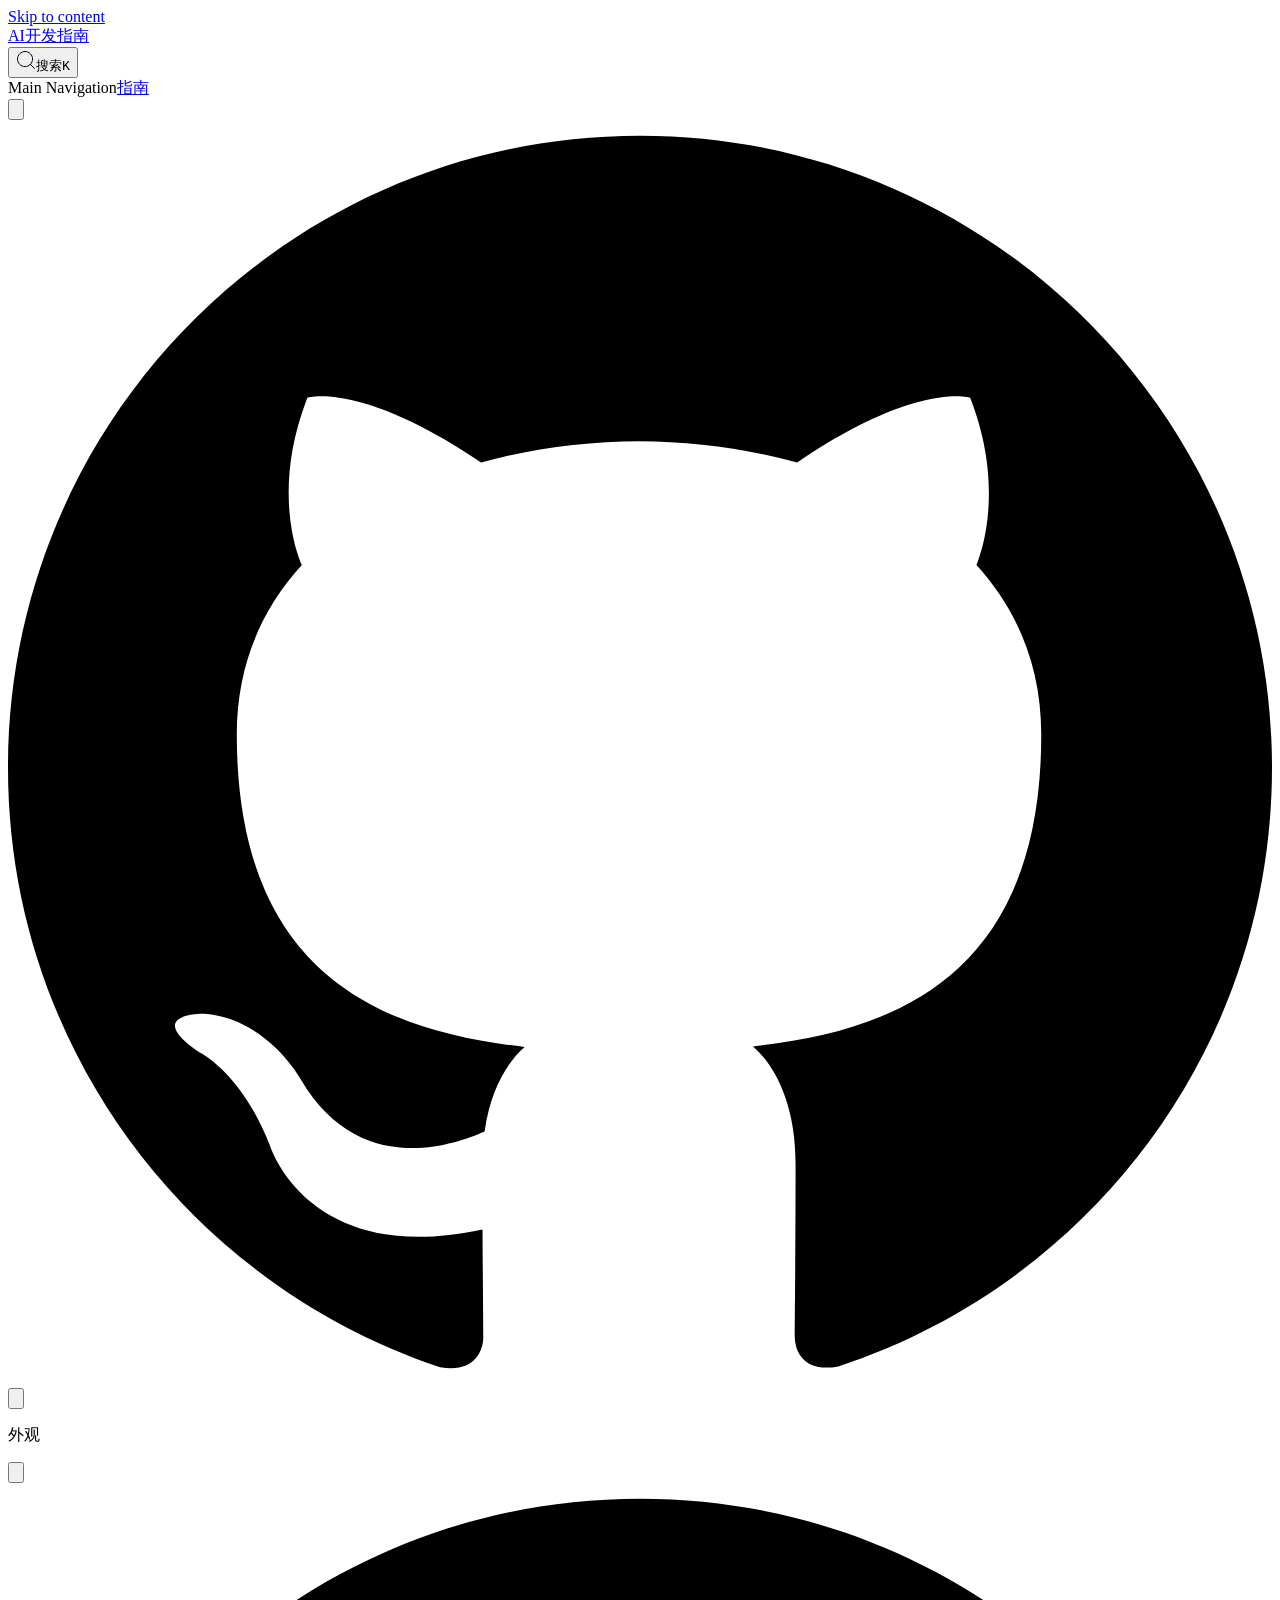
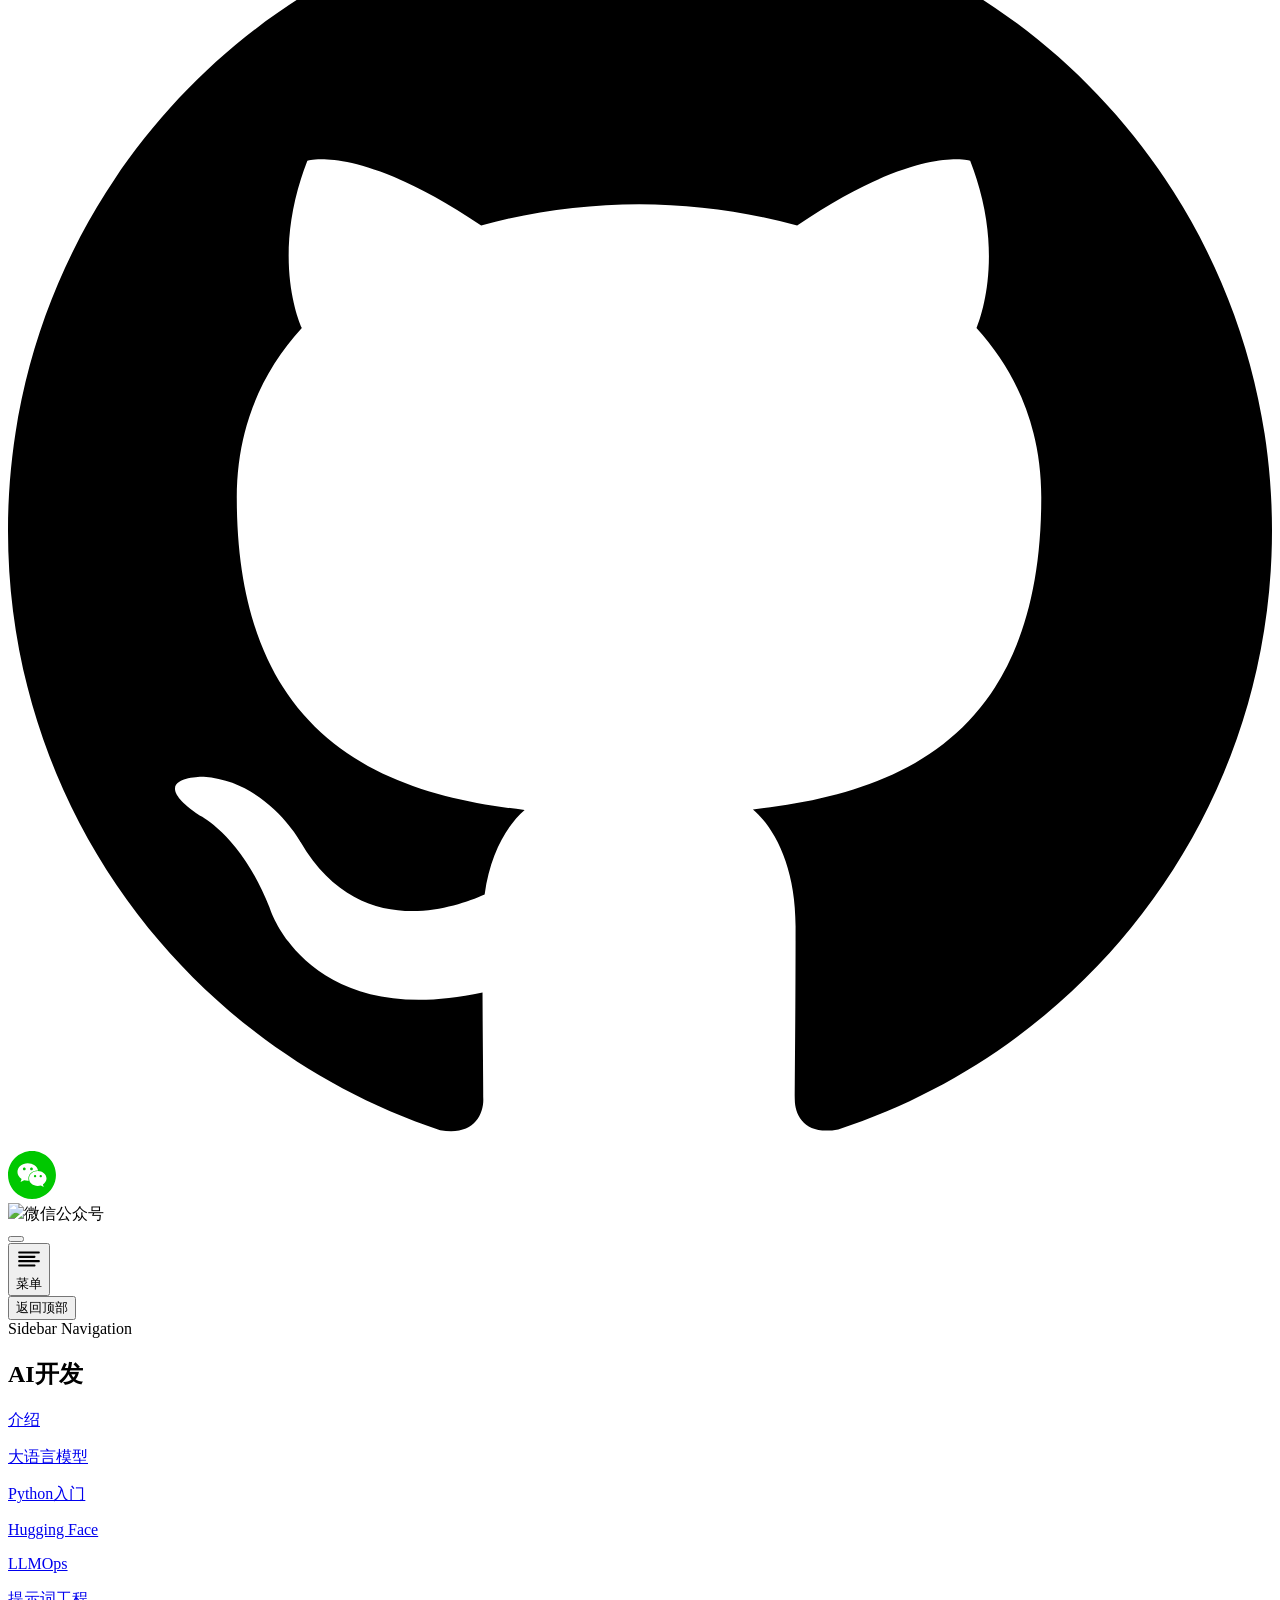
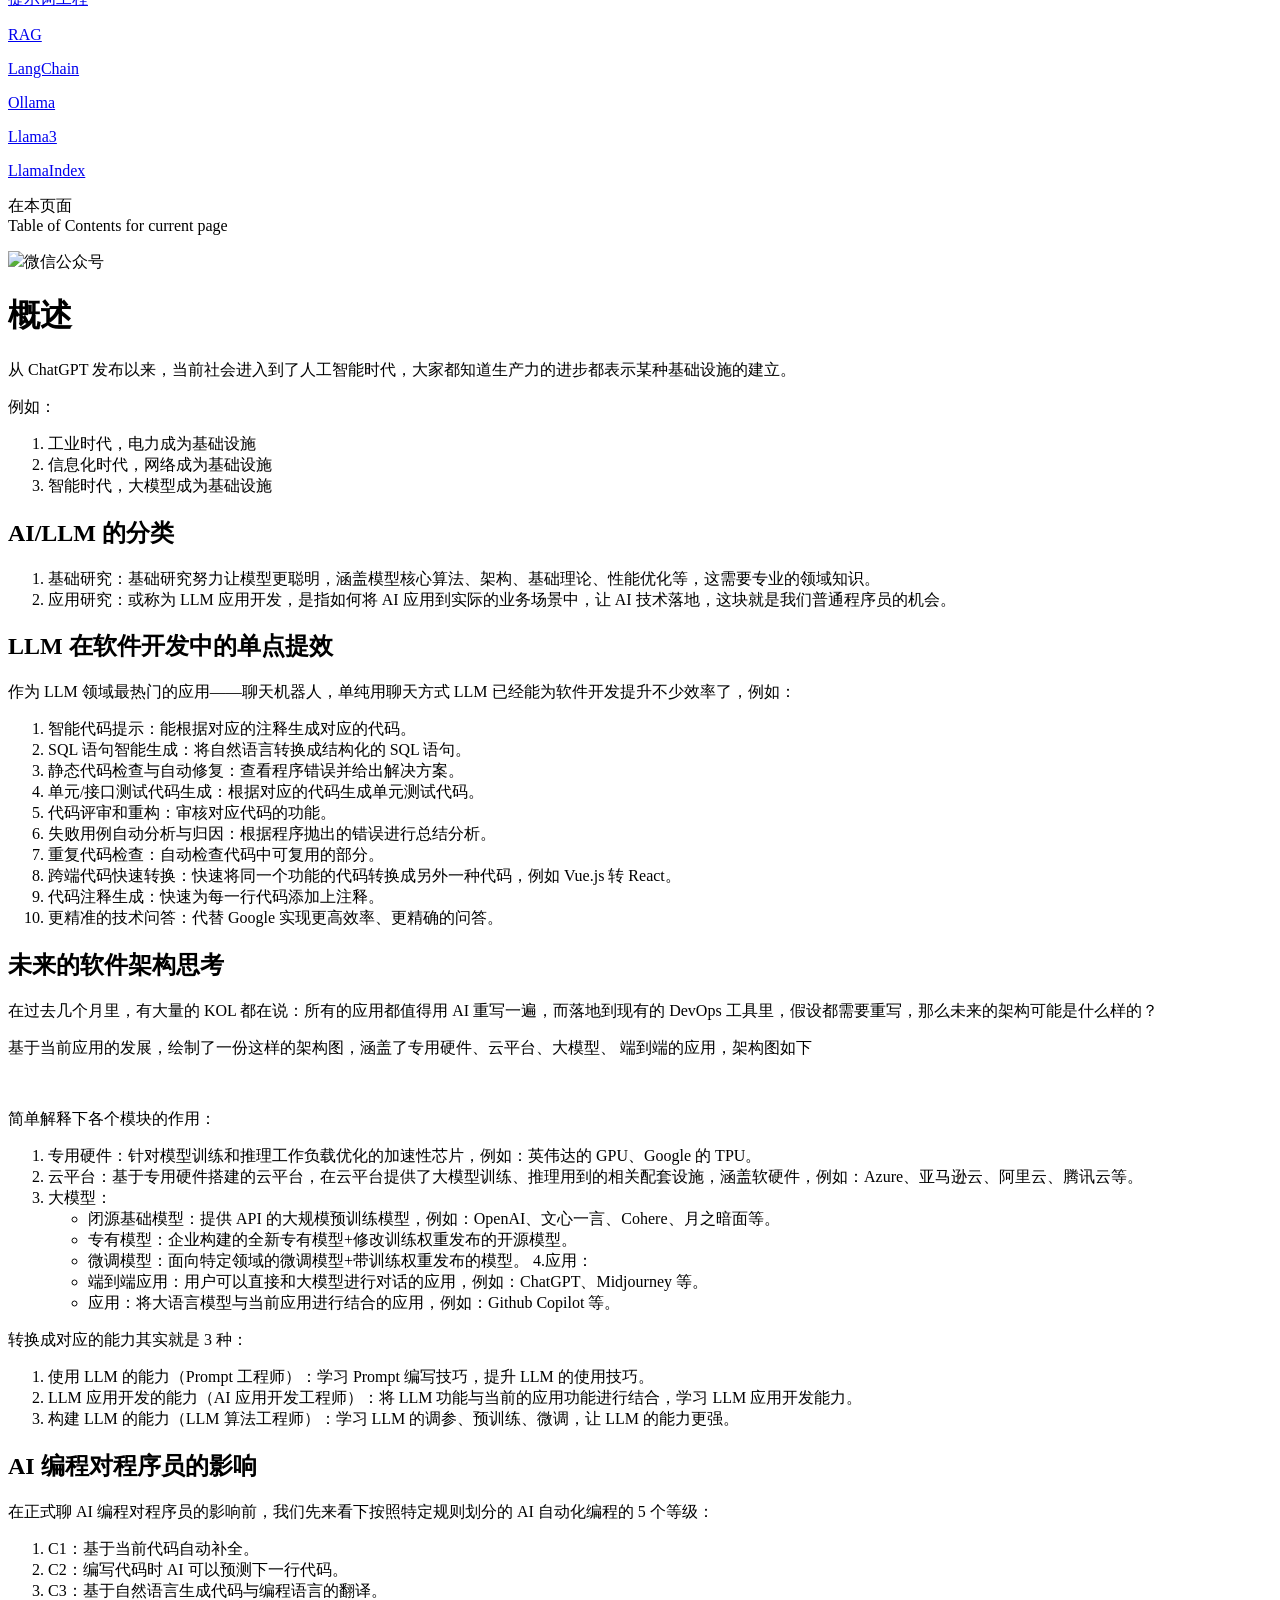
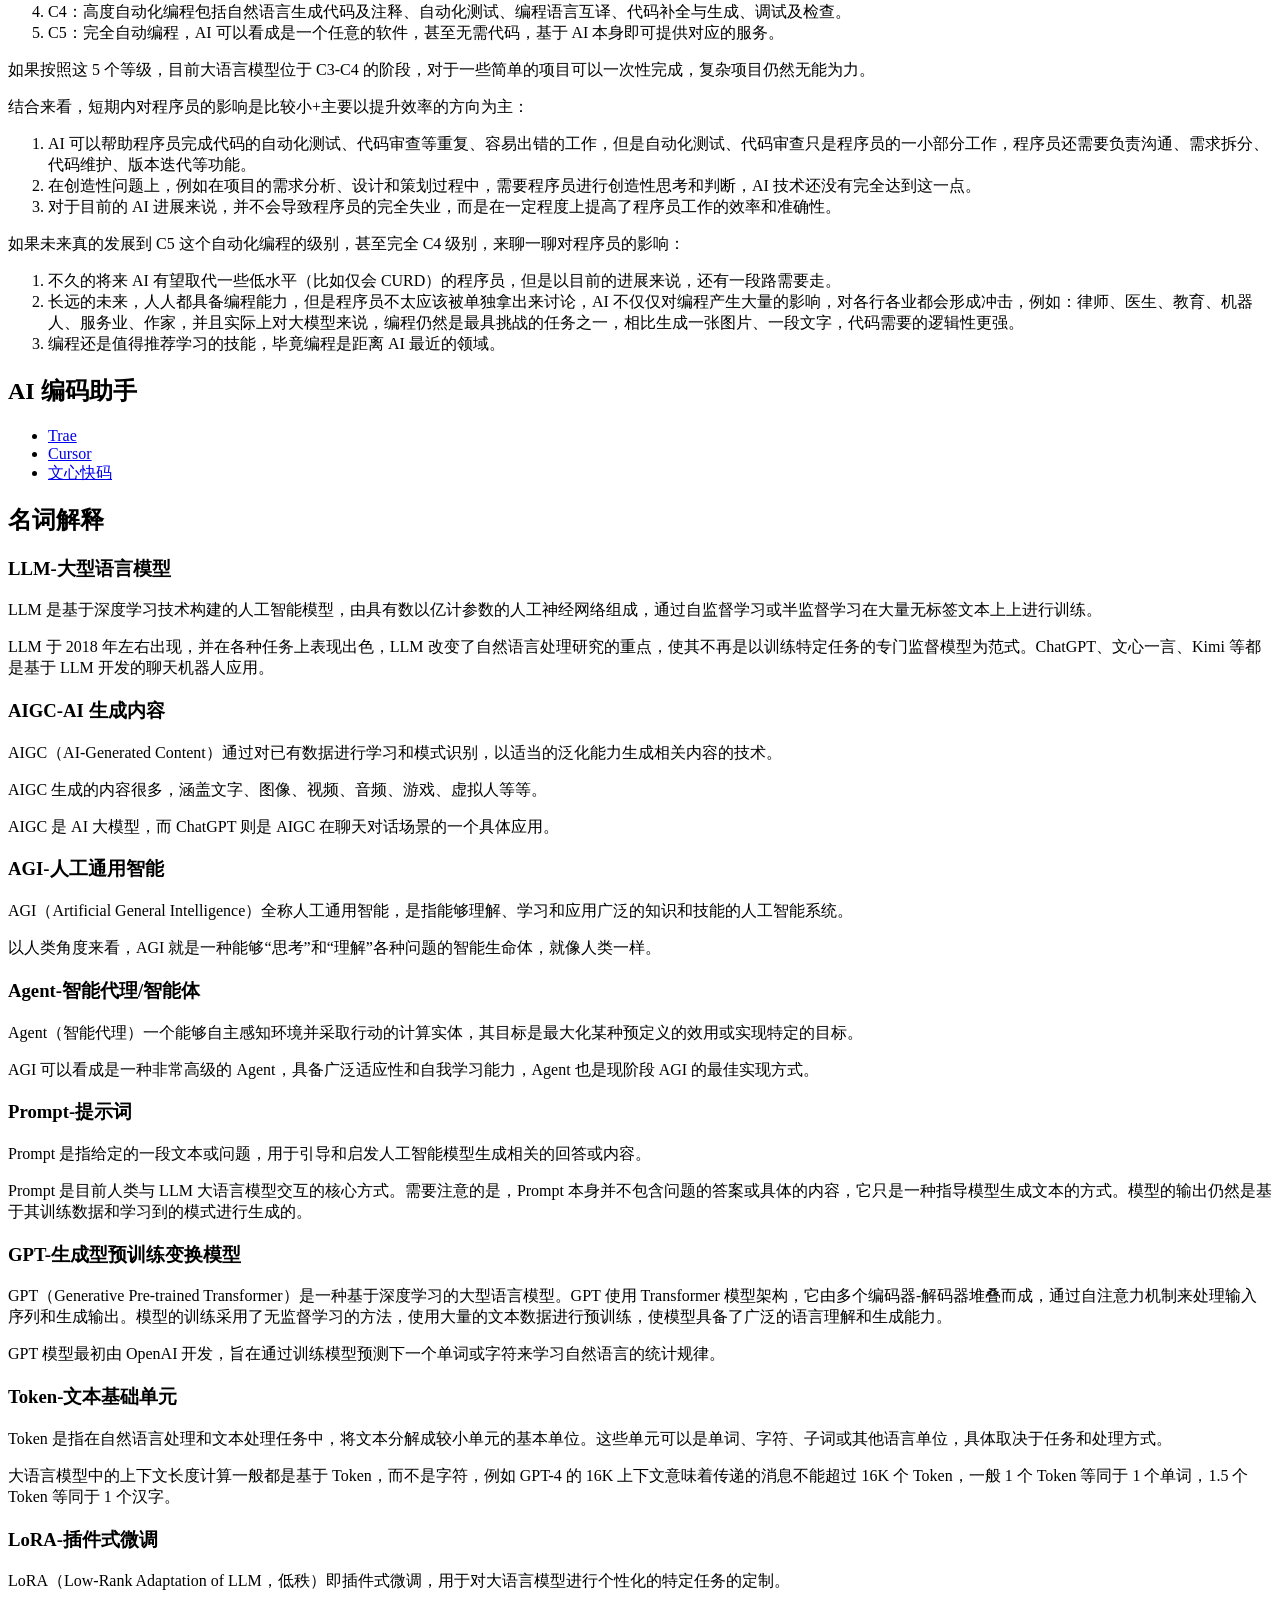
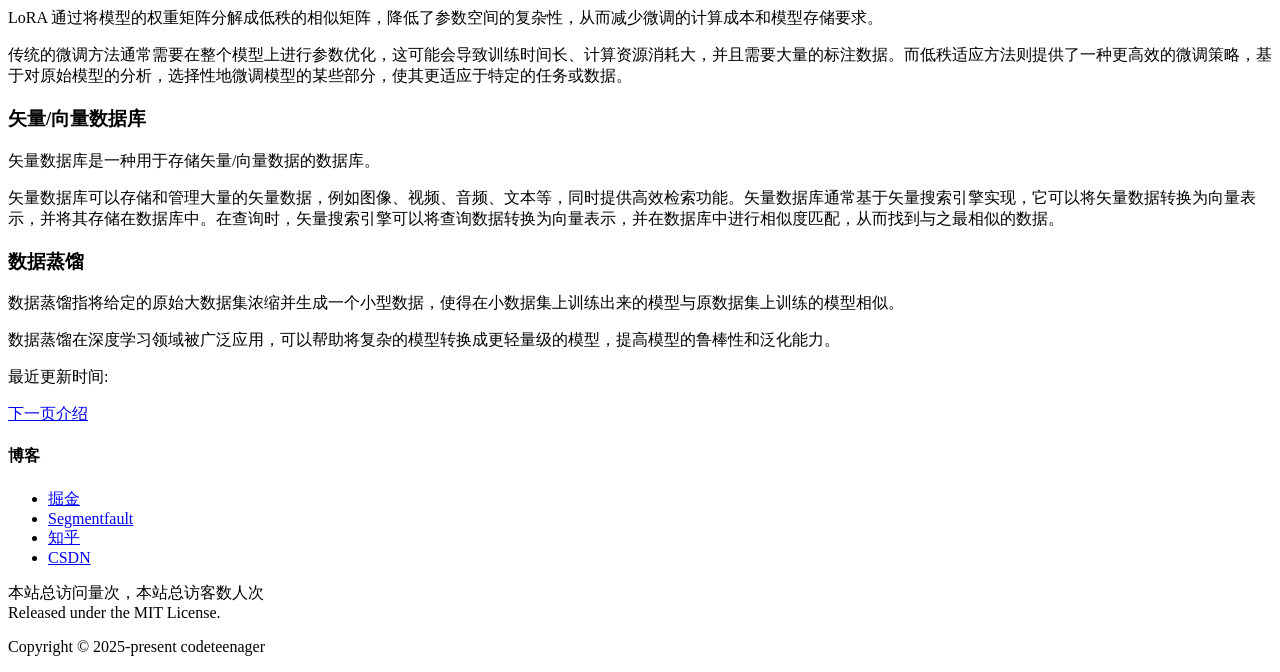
==== commit d727cba5: "Deploying to gh-pages from  @ f0ab33b2b4d27cfc675705669da6061e8c58c6bc 🚀" ====
--- a/guide/index.html
+++ b/guide/index.html
@@ -7,10 +7,10 @@
     <meta name="description" content="AI开发指南">
     <link rel="preload stylesheet" href="/docs/assets/style.d307efa9.css" as="style">
     
-    <script type="module" src="/docs/assets/app.a4df3c1b.js"></script>
+    <script type="module" src="/docs/assets/app.ddffa748.js"></script>
     <link rel="preload" href="/docs/assets/inter-roman-latin.2ed14f66.woff2" as="font" type="font/woff2" crossorigin="">
     <link rel="modulepreload" href="/docs/assets/chunks/framework.d680e671.js">
-    <link rel="modulepreload" href="/docs/assets/chunks/theme.f3c04099.js">
+    <link rel="modulepreload" href="/docs/assets/chunks/theme.02444a9a.js">
     <link rel="modulepreload" href="/docs/assets/guide_index.md.208d364e.lean.js">
     <link rel="icon" href="/favicon.ico">
     <script charset="utf-8" async src="//busuanzi.ibruce.info/busuanzi/2.3/busuanzi.pure.mini.js"></script>
@@ -19,8 +19,8 @@
     <script id="check-mac-os">document.documentElement.classList.toggle("mac",/Mac|iPhone|iPod|iPad/i.test(navigator.platform));</script>
   </head>
   <body>
-    <div id="app"><div class="Layout" data-v-5a346dfe><!--[--><!--]--><!--[--><span tabindex="-1" data-v-0f60ec36></span><a href="#VPContent" class="VPSkipLink visually-hidden" data-v-0f60ec36> Skip to content </a><!--]--><!----><header class="VPNav" data-v-5a346dfe data-v-ae24b3ad><div class="VPNavBar" data-v-ae24b3ad data-v-a0fd61f4><div class="container" data-v-a0fd61f4><div class="title" data-v-a0fd61f4><div class="VPNavBarTitle has-sidebar" data-v-a0fd61f4 data-v-86d1bed8><a class="title" href="/docs/" data-v-86d1bed8><!--[--><!--]--><!----><!--[-->AI开发指南<!--]--><!--[--><!--]--></a></div></div><div class="content" data-v-a0fd61f4><div class="curtain" data-v-a0fd61f4></div><div class="content-body" data-v-a0fd61f4><!--[--><!--]--><div class="VPNavBarSearch search" data-v-a0fd61f4><!--[--><!----><div id="local-search"><button type="button" class="DocSearch DocSearch-Button" aria-label="搜索"><span class="DocSearch-Button-Container"><svg class="DocSearch-Search-Icon" width="20" height="20" viewBox="0 0 20 20" aria-label="search icon"><path d="M14.386 14.386l4.0877 4.0877-4.0877-4.0877c-2.9418 2.9419-7.7115 2.9419-10.6533 0-2.9419-2.9418-2.9419-7.7115 0-10.6533 2.9418-2.9419 7.7115-2.9419 10.6533 0 2.9419 2.9418 2.9419 7.7115 0 10.6533z" stroke="currentColor" fill="none" fill-rule="evenodd" stroke-linecap="round" stroke-linejoin="round"></path></svg><span class="DocSearch-Button-Placeholder">搜索</span></span><span class="DocSearch-Button-Keys"><kbd class="DocSearch-Button-Key"></kbd><kbd class="DocSearch-Button-Key">K</kbd></span></button></div><!--]--></div><nav aria-labelledby="main-nav-aria-label" class="VPNavBarMenu menu" data-v-a0fd61f4 data-v-7f418b0f><span id="main-nav-aria-label" class="visually-hidden" data-v-7f418b0f>Main Navigation</span><!--[--><!--[--><a class="VPLink link VPNavBarMenuLink" href="/docs/guide/index.html" tabindex="0" data-v-7f418b0f data-v-42ef59de><!--[--><span data-v-42ef59de>指南</span><!--]--></a><!--]--><!--]--></nav><!----><div class="VPNavBarAppearance appearance" data-v-a0fd61f4 data-v-e6aabb21><button class="VPSwitch VPSwitchAppearance" type="button" role="switch" title="toggle dark mode" aria-checked="false" data-v-e6aabb21 data-v-ce54a7d1 data-v-b1685198><span class="check" data-v-b1685198><span class="icon" data-v-b1685198><!--[--><svg xmlns="http://www.w3.org/2000/svg" aria-hidden="true" focusable="false" viewbox="0 0 24 24" class="sun" data-v-ce54a7d1><path d="M12,18c-3.3,0-6-2.7-6-6s2.7-6,6-6s6,2.7,6,6S15.3,18,12,18zM12,8c-2.2,0-4,1.8-4,4c0,2.2,1.8,4,4,4c2.2,0,4-1.8,4-4C16,9.8,14.2,8,12,8z"></path><path d="M12,4c-0.6,0-1-0.4-1-1V1c0-0.6,0.4-1,1-1s1,0.4,1,1v2C13,3.6,12.6,4,12,4z"></path><path d="M12,24c-0.6,0-1-0.4-1-1v-2c0-0.6,0.4-1,1-1s1,0.4,1,1v2C13,23.6,12.6,24,12,24z"></path><path d="M5.6,6.6c-0.3,0-0.5-0.1-0.7-0.3L3.5,4.9c-0.4-0.4-0.4-1,0-1.4s1-0.4,1.4,0l1.4,1.4c0.4,0.4,0.4,1,0,1.4C6.2,6.5,5.9,6.6,5.6,6.6z"></path><path d="M19.8,20.8c-0.3,0-0.5-0.1-0.7-0.3l-1.4-1.4c-0.4-0.4-0.4-1,0-1.4s1-0.4,1.4,0l1.4,1.4c0.4,0.4,0.4,1,0,1.4C20.3,20.7,20,20.8,19.8,20.8z"></path><path d="M3,13H1c-0.6,0-1-0.4-1-1s0.4-1,1-1h2c0.6,0,1,0.4,1,1S3.6,13,3,13z"></path><path d="M23,13h-2c-0.6,0-1-0.4-1-1s0.4-1,1-1h2c0.6,0,1,0.4,1,1S23.6,13,23,13z"></path><path d="M4.2,20.8c-0.3,0-0.5-0.1-0.7-0.3c-0.4-0.4-0.4-1,0-1.4l1.4-1.4c0.4-0.4,1-0.4,1.4,0s0.4,1,0,1.4l-1.4,1.4C4.7,20.7,4.5,20.8,4.2,20.8z"></path><path d="M18.4,6.6c-0.3,0-0.5-0.1-0.7-0.3c-0.4-0.4-0.4-1,0-1.4l1.4-1.4c0.4-0.4,1-0.4,1.4,0s0.4,1,0,1.4l-1.4,1.4C18.9,6.5,18.6,6.6,18.4,6.6z"></path></svg><svg xmlns="http://www.w3.org/2000/svg" aria-hidden="true" focusable="false" viewbox="0 0 24 24" class="moon" data-v-ce54a7d1><path d="M12.1,22c-0.3,0-0.6,0-0.9,0c-5.5-0.5-9.5-5.4-9-10.9c0.4-4.8,4.2-8.6,9-9c0.4,0,0.8,0.2,1,0.5c0.2,0.3,0.2,0.8-0.1,1.1c-2,2.7-1.4,6.4,1.3,8.4c2.1,1.6,5,1.6,7.1,0c0.3-0.2,0.7-0.3,1.1-0.1c0.3,0.2,0.5,0.6,0.5,1c-0.2,2.7-1.5,5.1-3.6,6.8C16.6,21.2,14.4,22,12.1,22zM9.3,4.4c-2.9,1-5,3.6-5.2,6.8c-0.4,4.4,2.8,8.3,7.2,8.7c2.1,0.2,4.2-0.4,5.8-1.8c1.1-0.9,1.9-2.1,2.4-3.4c-2.5,0.9-5.3,0.5-7.5-1.1C9.2,11.4,8.1,7.7,9.3,4.4z"></path></svg><!--]--></span></span></button></div><div class="VPSocialLinks VPNavBarSocialLinks social-links" data-v-a0fd61f4 data-v-0394ad82 data-v-7bc22406><!--[--><a class="VPSocialLink no-icon" href="https://github.com/codeteenager/FE" aria-label="github" target="_blank" rel="noopener" data-v-7bc22406 data-v-f80f8133><svg role="img" viewBox="0 0 24 24" xmlns="http://www.w3.org/2000/svg"><title>GitHub</title><path d="M12 .297c-6.63 0-12 5.373-12 12 0 5.303 3.438 9.8 8.205 11.385.6.113.82-.258.82-.577 0-.285-.01-1.04-.015-2.04-3.338.724-4.042-1.61-4.042-1.61C4.422 18.07 3.633 17.7 3.633 17.7c-1.087-.744.084-.729.084-.729 1.205.084 1.838 1.236 1.838 1.236 1.07 1.835 2.809 1.305 3.495.998.108-.776.417-1.305.76-1.605-2.665-.3-5.466-1.332-5.466-5.93 0-1.31.465-2.38 1.235-3.22-.135-.303-.54-1.523.105-3.176 0 0 1.005-.322 3.3 1.23.96-.267 1.98-.399 3-.405 1.02.006 2.04.138 3 .405 2.28-1.552 3.285-1.23 3.285-1.23.645 1.653.24 2.873.12 3.176.765.84 1.23 1.91 1.23 3.22 0 4.61-2.805 5.625-5.475 5.92.42.36.81 1.096.81 2.22 0 1.606-.015 2.896-.015 3.286 0 .315.21.69.825.57C20.565 22.092 24 17.592 24 12.297c0-6.627-5.373-12-12-12"/></svg></a><!--]--></div><div class="VPFlyout VPNavBarExtra extra" data-v-a0fd61f4 data-v-40855f84 data-v-9c007e85><button type="button" class="button" aria-haspopup="true" aria-expanded="false" aria-label="extra navigation" data-v-9c007e85><svg xmlns="http://www.w3.org/2000/svg" aria-hidden="true" focusable="false" viewbox="0 0 24 24" class="icon" data-v-9c007e85><circle cx="12" cy="12" r="2"></circle><circle cx="19" cy="12" r="2"></circle><circle cx="5" cy="12" r="2"></circle></svg></button><div class="menu" data-v-9c007e85><div class="VPMenu" data-v-9c007e85 data-v-e7ea1737><!----><!--[--><!--[--><!----><div class="group" data-v-40855f84><div class="item appearance" data-v-40855f84><p class="label" data-v-40855f84>外观</p><div class="appearance-action" data-v-40855f84><button class="VPSwitch VPSwitchAppearance" type="button" role="switch" title="toggle dark mode" aria-checked="false" data-v-40855f84 data-v-ce54a7d1 data-v-b1685198><span class="check" data-v-b1685198><span class="icon" data-v-b1685198><!--[--><svg xmlns="http://www.w3.org/2000/svg" aria-hidden="true" focusable="false" viewbox="0 0 24 24" class="sun" data-v-ce54a7d1><path d="M12,18c-3.3,0-6-2.7-6-6s2.7-6,6-6s6,2.7,6,6S15.3,18,12,18zM12,8c-2.2,0-4,1.8-4,4c0,2.2,1.8,4,4,4c2.2,0,4-1.8,4-4C16,9.8,14.2,8,12,8z"></path><path d="M12,4c-0.6,0-1-0.4-1-1V1c0-0.6,0.4-1,1-1s1,0.4,1,1v2C13,3.6,12.6,4,12,4z"></path><path d="M12,24c-0.6,0-1-0.4-1-1v-2c0-0.6,0.4-1,1-1s1,0.4,1,1v2C13,23.6,12.6,24,12,24z"></path><path d="M5.6,6.6c-0.3,0-0.5-0.1-0.7-0.3L3.5,4.9c-0.4-0.4-0.4-1,0-1.4s1-0.4,1.4,0l1.4,1.4c0.4,0.4,0.4,1,0,1.4C6.2,6.5,5.9,6.6,5.6,6.6z"></path><path d="M19.8,20.8c-0.3,0-0.5-0.1-0.7-0.3l-1.4-1.4c-0.4-0.4-0.4-1,0-1.4s1-0.4,1.4,0l1.4,1.4c0.4,0.4,0.4,1,0,1.4C20.3,20.7,20,20.8,19.8,20.8z"></path><path d="M3,13H1c-0.6,0-1-0.4-1-1s0.4-1,1-1h2c0.6,0,1,0.4,1,1S3.6,13,3,13z"></path><path d="M23,13h-2c-0.6,0-1-0.4-1-1s0.4-1,1-1h2c0.6,0,1,0.4,1,1S23.6,13,23,13z"></path><path d="M4.2,20.8c-0.3,0-0.5-0.1-0.7-0.3c-0.4-0.4-0.4-1,0-1.4l1.4-1.4c0.4-0.4,1-0.4,1.4,0s0.4,1,0,1.4l-1.4,1.4C4.7,20.7,4.5,20.8,4.2,20.8z"></path><path d="M18.4,6.6c-0.3,0-0.5-0.1-0.7-0.3c-0.4-0.4-0.4-1,0-1.4l1.4-1.4c0.4-0.4,1-0.4,1.4,0s0.4,1,0,1.4l-1.4,1.4C18.9,6.5,18.6,6.6,18.4,6.6z"></path></svg><svg xmlns="http://www.w3.org/2000/svg" aria-hidden="true" focusable="false" viewbox="0 0 24 24" class="moon" data-v-ce54a7d1><path d="M12.1,22c-0.3,0-0.6,0-0.9,0c-5.5-0.5-9.5-5.4-9-10.9c0.4-4.8,4.2-8.6,9-9c0.4,0,0.8,0.2,1,0.5c0.2,0.3,0.2,0.8-0.1,1.1c-2,2.7-1.4,6.4,1.3,8.4c2.1,1.6,5,1.6,7.1,0c0.3-0.2,0.7-0.3,1.1-0.1c0.3,0.2,0.5,0.6,0.5,1c-0.2,2.7-1.5,5.1-3.6,6.8C16.6,21.2,14.4,22,12.1,22zM9.3,4.4c-2.9,1-5,3.6-5.2,6.8c-0.4,4.4,2.8,8.3,7.2,8.7c2.1,0.2,4.2-0.4,5.8-1.8c1.1-0.9,1.9-2.1,2.4-3.4c-2.5,0.9-5.3,0.5-7.5-1.1C9.2,11.4,8.1,7.7,9.3,4.4z"></path></svg><!--]--></span></span></button></div></div></div><div class="group" data-v-40855f84><div class="item social-links" data-v-40855f84><div class="VPSocialLinks social-links-list" data-v-40855f84 data-v-7bc22406><!--[--><a class="VPSocialLink no-icon" href="https://github.com/codeteenager/FE" aria-label="github" target="_blank" rel="noopener" data-v-7bc22406 data-v-f80f8133><svg role="img" viewBox="0 0 24 24" xmlns="http://www.w3.org/2000/svg"><title>GitHub</title><path d="M12 .297c-6.63 0-12 5.373-12 12 0 5.303 3.438 9.8 8.205 11.385.6.113.82-.258.82-.577 0-.285-.01-1.04-.015-2.04-3.338.724-4.042-1.61-4.042-1.61C4.422 18.07 3.633 17.7 3.633 17.7c-1.087-.744.084-.729.084-.729 1.205.084 1.838 1.236 1.838 1.236 1.07 1.835 2.809 1.305 3.495.998.108-.776.417-1.305.76-1.605-2.665-.3-5.466-1.332-5.466-5.93 0-1.31.465-2.38 1.235-3.22-.135-.303-.54-1.523.105-3.176 0 0 1.005-.322 3.3 1.23.96-.267 1.98-.399 3-.405 1.02.006 2.04.138 3 .405 2.28-1.552 3.285-1.23 3.285-1.23.645 1.653.24 2.873.12 3.176.765.84 1.23 1.91 1.23 3.22 0 4.61-2.805 5.625-5.475 5.92.42.36.81 1.096.81 2.22 0 1.606-.015 2.896-.015 3.286 0 .315.21.69.825.57C20.565 22.092 24 17.592 24 12.297c0-6.627-5.373-12-12-12"/></svg></a><!--]--></div></div></div><!--]--><!--]--></div></div></div><!--[--><!--[--><!--[--><div class="VPSocialLinks VPNavBarSocialLinks social-links" data-v-3c843f7c><a class="VPSocialLink app" aria-label="weixin" data-v-3c843f7c><svg t="1701186907114" class="icon" viewBox="0 0 1024 1024" version="1.1" xmlns="http://www.w3.org/2000/svg" p-id="17908" width="48" height="48" data-v-3c843f7c><path d="M347.729118 353.0242c-16.487119 0-29.776737 13.389539-29.776737 29.776737S331.241998 412.677596 347.729118 412.677596s29.776737-13.389539 29.776737-29.776737-13.289617-29.876659-29.776737-29.876659zM577.749415 511.800156c-13.689305 0-24.880562 11.091335-24.880563 24.880562 0 13.689305 11.091335 24.880562 24.880563 24.880562 13.689305 0 24.880562-11.191257 24.880562-24.880562s-11.191257-24.880562-24.880562-24.880562zM500.909446 412.677596c16.487119 0 29.776737-13.389539 29.776737-29.776737s-13.389539-29.776737-29.776737-29.776737c-16.487119 0-29.776737 13.389539-29.776737 29.776737s13.289617 29.776737 29.776737 29.776737zM698.455113 511.600312c-13.689305 0-24.880562 11.091335-24.880562 24.880562 0 13.689305 11.091335 24.880562 24.880562 24.880562 13.689305 0 24.880562-11.091335 24.880562-24.880562-0.099922-13.689305-11.191257-24.880562-24.880562-24.880562z" fill="#00C800" p-id="17909" data-v-3c843f7c></path><path d="M511.601093 0.799375C229.12178 0.799375 0.000781 229.820453 0.000781 512.399688s229.021077 511.600312 511.600312 511.600312 511.600312-229.021077 511.600312-511.600312S794.180328 0.799375 511.601093 0.799375z m-90.229508 634.504294c-27.37861 0-49.361436-5.595628-76.839969-10.991413l-76.640125 38.469945 21.882904-65.948477c-54.957065-38.370023-87.73146-87.831382-87.73146-148.084309 0-104.318501 98.722873-186.554254 219.32865-186.554255 107.815769 0 202.34192 65.648712 221.327088 153.979703-6.994536-0.799375-13.989071-1.298985-21.083529-1.298985-104.118657 0-186.454333 77.739266-186.454332 173.564403 0 15.98751 2.498048 31.275566 6.794692 45.964091-6.794692 0.599532-13.689305 0.899297-20.583919 0.899297z m323.547228 76.839969l16.48712 54.757221-60.153006-32.874317c-21.882904 5.495706-43.965652 10.991413-65.848555 10.991413-104.318501 0-186.554254-71.344262-186.554255-159.175644 0-87.631538 82.135831-159.175644 186.554255-159.175644 98.523029 0 186.254489 71.444184 186.254488 159.175644 0.099922 49.461358-32.774395 93.227166-76.740047 126.301327z" fill="#00C800" p-id="17910" data-v-3c843f7c></path></svg><div class="qrcode" data-v-3c843f7c><img class="icon" src="/docs/weixin.jpg" data-v-3c843f7c><span data-v-3c843f7c>微信公众号</span></div></a></div><!--]--><!--]--><!--]--><button type="button" class="VPNavBarHamburger hamburger" aria-label="mobile navigation" aria-expanded="false" aria-controls="VPNavScreen" data-v-a0fd61f4 data-v-e5dd9c1c><span class="container" data-v-e5dd9c1c><span class="top" data-v-e5dd9c1c></span><span class="middle" data-v-e5dd9c1c></span><span class="bottom" data-v-e5dd9c1c></span></span></button></div></div></div></div><!----></header><div class="VPLocalNav reached-top" data-v-5a346dfe data-v-79c8c1df><button class="menu" aria-expanded="false" aria-controls="VPSidebarNav" data-v-79c8c1df><svg xmlns="http://www.w3.org/2000/svg" aria-hidden="true" focusable="false" viewbox="0 0 24 24" class="menu-icon" data-v-79c8c1df><path d="M17,11H3c-0.6,0-1-0.4-1-1s0.4-1,1-1h14c0.6,0,1,0.4,1,1S17.6,11,17,11z"></path><path d="M21,7H3C2.4,7,2,6.6,2,6s0.4-1,1-1h18c0.6,0,1,0.4,1,1S21.6,7,21,7z"></path><path d="M21,15H3c-0.6,0-1-0.4-1-1s0.4-1,1-1h18c0.6,0,1,0.4,1,1S21.6,15,21,15z"></path><path d="M17,19H3c-0.6,0-1-0.4-1-1s0.4-1,1-1h14c0.6,0,1,0.4,1,1S17.6,19,17,19z"></path></svg><span class="menu-text" data-v-79c8c1df>菜单</span></button><div class="VPLocalNavOutlineDropdown" style="--vp-vh:0px;" data-v-79c8c1df data-v-1c15a60a><button data-v-1c15a60a>返回顶部</button><!----></div></div><aside class="VPSidebar" data-v-5a346dfe data-v-b00e2fdd><div class="curtain" data-v-b00e2fdd></div><nav class="nav" id="VPSidebarNav" aria-labelledby="sidebar-aria-label" tabindex="-1" data-v-b00e2fdd><span class="visually-hidden" id="sidebar-aria-label" data-v-b00e2fdd> Sidebar Navigation </span><!--[--><!--]--><!--[--><div class="group" data-v-b00e2fdd><section class="VPSidebarItem level-0" data-v-b00e2fdd data-v-e31bd47b><div class="item" role="button" tabindex="0" data-v-e31bd47b><div class="indicator" data-v-e31bd47b></div><h2 class="text" data-v-e31bd47b>AI开发</h2><!----></div><div class="items" data-v-e31bd47b><!--[--><div class="VPSidebarItem level-1 is-link" data-v-e31bd47b data-v-e31bd47b><div class="item" data-v-e31bd47b><div class="indicator" data-v-e31bd47b></div><a class="VPLink link link" href="/docs/guide/index.html" data-v-e31bd47b><!--[--><p class="text" data-v-e31bd47b>介绍</p><!--]--></a><!----></div><!----></div><div class="VPSidebarItem level-1 is-link" data-v-e31bd47b data-v-e31bd47b><div class="item" data-v-e31bd47b><div class="indicator" data-v-e31bd47b></div><a class="VPLink link link" href="/docs/guide/llm.html" data-v-e31bd47b><!--[--><p class="text" data-v-e31bd47b>大语言模型</p><!--]--></a><!----></div><!----></div><div class="VPSidebarItem level-1 is-link" data-v-e31bd47b data-v-e31bd47b><div class="item" data-v-e31bd47b><div class="indicator" data-v-e31bd47b></div><a class="VPLink link link" href="/docs/guide/python.html" data-v-e31bd47b><!--[--><p class="text" data-v-e31bd47b>Python入门</p><!--]--></a><!----></div><!----></div><div class="VPSidebarItem level-1 is-link" data-v-e31bd47b data-v-e31bd47b><div class="item" data-v-e31bd47b><div class="indicator" data-v-e31bd47b></div><a class="VPLink link link" href="/docs/guide/huggingface.html" data-v-e31bd47b><!--[--><p class="text" data-v-e31bd47b>Hugging Face</p><!--]--></a><!----></div><!----></div><div class="VPSidebarItem level-1 is-link" data-v-e31bd47b data-v-e31bd47b><div class="item" data-v-e31bd47b><div class="indicator" data-v-e31bd47b></div><a class="VPLink link link" href="/docs/guide/llmops.html" data-v-e31bd47b><!--[--><p class="text" data-v-e31bd47b>LLMOps</p><!--]--></a><!----></div><!----></div><div class="VPSidebarItem level-1 is-link" data-v-e31bd47b data-v-e31bd47b><div class="item" data-v-e31bd47b><div class="indicator" data-v-e31bd47b></div><a class="VPLink link link" href="/docs/guide/prompt.html" data-v-e31bd47b><!--[--><p class="text" data-v-e31bd47b>提示词工程</p><!--]--></a><!----></div><!----></div><div class="VPSidebarItem level-1 is-link" data-v-e31bd47b data-v-e31bd47b><div class="item" data-v-e31bd47b><div class="indicator" data-v-e31bd47b></div><a class="VPLink link link" href="/docs/guide/rag.html" data-v-e31bd47b><!--[--><p class="text" data-v-e31bd47b>RAG</p><!--]--></a><!----></div><!----></div><div class="VPSidebarItem level-1 is-link" data-v-e31bd47b data-v-e31bd47b><div class="item" data-v-e31bd47b><div class="indicator" data-v-e31bd47b></div><a class="VPLink link link" href="/docs/guide/langchain.html" data-v-e31bd47b><!--[--><p class="text" data-v-e31bd47b>LangChain</p><!--]--></a><!----></div><!----></div><div class="VPSidebarItem level-1 is-link" data-v-e31bd47b data-v-e31bd47b><div class="item" data-v-e31bd47b><div class="indicator" data-v-e31bd47b></div><a class="VPLink link link" href="/docs/guide/ollama.html" data-v-e31bd47b><!--[--><p class="text" data-v-e31bd47b>Ollama</p><!--]--></a><!----></div><!----></div><div class="VPSidebarItem level-1 is-link" data-v-e31bd47b data-v-e31bd47b><div class="item" data-v-e31bd47b><div class="indicator" data-v-e31bd47b></div><a class="VPLink link link" href="/docs/guide/llama3.html" data-v-e31bd47b><!--[--><p class="text" data-v-e31bd47b>Llama3</p><!--]--></a><!----></div><!----></div><!--]--></div></section></div><!--]--><!--[--><!--]--></nav></aside><div class="VPContent has-sidebar" id="VPContent" data-v-5a346dfe data-v-669faec9><div class="VPDoc has-sidebar has-aside" data-v-669faec9 data-v-6b87e69f><!--[--><!--]--><div class="container" data-v-6b87e69f><div class="aside" data-v-6b87e69f><div class="aside-curtain" data-v-6b87e69f></div><div class="aside-container" data-v-6b87e69f><div class="aside-content" data-v-6b87e69f><div class="VPDocAside" data-v-6b87e69f data-v-3f215769><!--[--><!--]--><!--[--><!--]--><div class="VPDocAsideOutline" role="navigation" data-v-3f215769 data-v-d330b1bb><div class="content" data-v-d330b1bb><div class="outline-marker" data-v-d330b1bb></div><div class="outline-title" role="heading" aria-level="2" data-v-d330b1bb>在本页面</div><nav aria-labelledby="doc-outline-aria-label" data-v-d330b1bb><span class="visually-hidden" id="doc-outline-aria-label" data-v-d330b1bb> Table of Contents for current page </span><ul class="root" data-v-d330b1bb data-v-d0ee3533><!--[--><!--]--></ul></nav></div></div><!--[--><!--]--><div class="spacer" data-v-3f215769></div><!--[--><!--]--><!----><!--[--><!--]--><!--[--><!--[--><!--[--><!--[--><div class="content" data-v-0fdd4fd7><img class="icon" src="/docs/weixin.jpg" data-v-0fdd4fd7><span class="text" data-v-0fdd4fd7>微信公众号</span></div><!--]--><!--]--><!--]--><!--]--></div></div></div></div><div class="content" data-v-6b87e69f><div class="content-container" data-v-6b87e69f><!--[--><!--]--><!----><main class="main" data-v-6b87e69f><div style="position:relative;" class="vp-doc _docs_guide_" data-v-6b87e69f><div><h1 id="概述" tabindex="-1">概述 <a class="header-anchor" href="#概述" aria-label="Permalink to &quot;概述&quot;">​</a></h1><p>从 ChatGPT 发布以来，当前社会进入到了人工智能时代，大家都知道生产力的进步都表示某种基础设施的建立。</p><p>例如：</p><ol><li>工业时代，电力成为基础设施</li><li>信息化时代，网络成为基础设施</li><li>智能时代，大模型成为基础设施</li></ol><h2 id="ai-llm-的分类" tabindex="-1">AI/LLM 的分类 <a class="header-anchor" href="#ai-llm-的分类" aria-label="Permalink to &quot;AI/LLM 的分类&quot;">​</a></h2><ol><li>基础研究：基础研究努力让模型更聪明，涵盖模型核心算法、架构、基础理论、性能优化等，这需要专业的领域知识。</li><li>应用研究：或称为 LLM 应用开发，是指如何将 AI 应用到实际的业务场景中，让 AI 技术落地，这块就是我们普通程序员的机会。</li></ol><h2 id="llm-在软件开发中的单点提效" tabindex="-1">LLM 在软件开发中的单点提效 <a class="header-anchor" href="#llm-在软件开发中的单点提效" aria-label="Permalink to &quot;LLM 在软件开发中的单点提效&quot;">​</a></h2><p>作为 LLM 领域最热门的应用——聊天机器人，单纯用聊天方式 LLM 已经能为软件开发提升不少效率了，例如：</p><ol><li>智能代码提示：能根据对应的注释生成对应的代码。</li><li>SQL 语句智能生成：将自然语言转换成结构化的 SQL 语句。</li><li>静态代码检查与自动修复：查看程序错误并给出解决方案。</li><li>单元/接口测试代码生成：根据对应的代码生成单元测试代码。</li><li>代码评审和重构：审核对应代码的功能。</li><li>失败用例自动分析与归因：根据程序抛出的错误进行总结分析。</li><li>重复代码检查：自动检查代码中可复用的部分。</li><li>跨端代码快速转换：快速将同一个功能的代码转换成另外一种代码，例如 Vue.js 转 React。</li><li>代码注释生成：快速为每一行代码添加上注释。</li><li>更精准的技术问答：代替 Google 实现更高效率、更精确的问答。</li></ol><h2 id="未来的软件架构思考" tabindex="-1">未来的软件架构思考 <a class="header-anchor" href="#未来的软件架构思考" aria-label="Permalink to &quot;未来的软件架构思考&quot;">​</a></h2><p>在过去几个月里，有大量的 KOL 都在说：所有的应用都值得用 AI 重写一遍，而落地到现有的 DevOps 工具里，假设都需要重写，那么未来的架构可能是什么样的？</p><p>基于当前应用的发展，绘制了一份这样的架构图，涵盖了专用硬件、云平台、大模型、 端到端的应用，架构图如下</p><p><img src="/docs/guide/8.png" alt=""></p><p>简单解释下各个模块的作用：</p><ol><li>专用硬件：针对模型训练和推理工作负载优化的加速性芯片，例如：英伟达的 GPU、Google 的 TPU。</li><li>云平台：基于专用硬件搭建的云平台，在云平台提供了大模型训练、推理用到的相关配套设施，涵盖软硬件，例如：Azure、亚马逊云、阿里云、腾讯云等。</li><li>大模型： <ul><li>闭源基础模型：提供 API 的大规模预训练模型，例如：OpenAI、文心一言、Cohere、月之暗面等。</li><li>专有模型：企业构建的全新专有模型+修改训练权重发布的开源模型。</li><li>微调模型：面向特定领域的微调模型+带训练权重发布的模型。 4.应用：</li><li>端到端应用：用户可以直接和大模型进行对话的应用，例如：ChatGPT、Midjourney 等。</li><li>应用：将大语言模型与当前应用进行结合的应用，例如：Github Copilot 等。</li></ul></li></ol><p>转换成对应的能力其实就是 3 种：</p><ol><li>使用 LLM 的能力（Prompt 工程师）：学习 Prompt 编写技巧，提升 LLM 的使用技巧。</li><li>LLM 应用开发的能力（AI 应用开发工程师）：将 LLM 功能与当前的应用功能进行结合，学习 LLM 应用开发能力。</li><li>构建 LLM 的能力（LLM 算法工程师）：学习 LLM 的调参、预训练、微调，让 LLM 的能力更强。</li></ol><h2 id="ai-编程对程序员的影响" tabindex="-1">AI 编程对程序员的影响 <a class="header-anchor" href="#ai-编程对程序员的影响" aria-label="Permalink to &quot;AI 编程对程序员的影响&quot;">​</a></h2><p>在正式聊 AI 编程对程序员的影响前，我们先来看下按照特定规则划分的 AI 自动化编程的 5 个等级：</p><ol><li>C1：基于当前代码自动补全。</li><li>C2：编写代码时 AI 可以预测下一行代码。</li><li>C3：基于自然语言生成代码与编程语言的翻译。</li><li>C4：高度自动化编程包括自然语言生成代码及注释、自动化测试、编程语言互译、代码补全与生成、调试及检查。</li><li>C5：完全自动编程，AI 可以看成是一个任意的软件，甚至无需代码，基于 AI 本身即可提供对应的服务。</li></ol><p>如果按照这 5 个等级，目前大语言模型位于 C3-C4 的阶段，对于一些简单的项目可以一次性完成，复杂项目仍然无能为力。</p><p>结合来看，短期内对程序员的影响是比较小+主要以提升效率的方向为主：</p><ol><li>AI 可以帮助程序员完成代码的自动化测试、代码审查等重复、容易出错的工作，但是自动化测试、代码审查只是程序员的一小部分工作，程序员还需要负责沟通、需求拆分、代码维护、版本迭代等功能。</li><li>在创造性问题上，例如在项目的需求分析、设计和策划过程中，需要程序员进行创造性思考和判断，AI 技术还没有完全达到这一点。</li><li>对于目前的 AI 进展来说，并不会导致程序员的完全失业，而是在一定程度上提高了程序员工作的效率和准确性。</li></ol><p>如果未来真的发展到 C5 这个自动化编程的级别，甚至完全 C4 级别，来聊一聊对程序员的影响：</p><ol><li>不久的将来 AI 有望取代一些低水平（比如仅会 CURD）的程序员，但是以目前的进展来说，还有一段路需要走。</li><li>长远的未来，人人都具备编程能力，但是程序员不太应该被单独拿出来讨论，AI 不仅仅对编程产生大量的影响，对各行各业都会形成冲击，例如：律师、医生、教育、机器人、服务业、作家，并且实际上对大模型来说，编程仍然是最具挑战的任务之一，相比生成一张图片、一段文字，代码需要的逻辑性更强。</li><li>编程还是值得推荐学习的技能，毕竟编程是距离 AI 最近的领域。</li></ol><h2 id="ai-编码助手" tabindex="-1">AI 编码助手 <a class="header-anchor" href="#ai-编码助手" aria-label="Permalink to &quot;AI 编码助手&quot;">​</a></h2><ul><li><a href="https://www.trae.com.cn" target="_blank" rel="noreferrer">Trae</a></li><li><a href="https://www.cursor.com" target="_blank" rel="noreferrer">Cursor</a></li><li><a href="https://comate.baidu.com/zh" target="_blank" rel="noreferrer">文心快码</a></li></ul><h2 id="名词解释" tabindex="-1">名词解释 <a class="header-anchor" href="#名词解释" aria-label="Permalink to &quot;名词解释&quot;">​</a></h2><h3 id="llm-大型语言模型" tabindex="-1">LLM-大型语言模型 <a class="header-anchor" href="#llm-大型语言模型" aria-label="Permalink to &quot;LLM-大型语言模型&quot;">​</a></h3><p>LLM 是基于深度学习技术构建的人工智能模型，由具有数以亿计参数的人工神经网络组成，通过自监督学习或半监督学习在大量无标签文本上上进行训练。</p><p>LLM 于 2018 年左右出现，并在各种任务上表现出色，LLM 改变了自然语言处理研究的重点，使其不再是以训练特定任务的专门监督模型为范式。ChatGPT、文心一言、Kimi 等都是基于 LLM 开发的聊天机器人应用。</p><h3 id="aigc-ai-生成内容" tabindex="-1">AIGC-AI 生成内容 <a class="header-anchor" href="#aigc-ai-生成内容" aria-label="Permalink to &quot;AIGC-AI 生成内容&quot;">​</a></h3><p>AIGC（AI-Generated Content）通过对已有数据进行学习和模式识别，以适当的泛化能力生成相关内容的技术。</p><p>AIGC 生成的内容很多，涵盖文字、图像、视频、音频、游戏、虚拟人等等。</p><p>AIGC 是 AI 大模型，而 ChatGPT 则是 AIGC 在聊天对话场景的一个具体应用。</p><h3 id="agi-人工通用智能" tabindex="-1">AGI-人工通用智能 <a class="header-anchor" href="#agi-人工通用智能" aria-label="Permalink to &quot;AGI-人工通用智能&quot;">​</a></h3><p>AGI（Artificial General Intelligence）全称人工通用智能，是指能够理解、学习和应用广泛的知识和技能的人工智能系统。</p><p>以人类角度来看，AGI 就是一种能够“思考”和“理解”各种问题的智能生命体，就像人类一样。</p><h3 id="agent-智能代理-智能体" tabindex="-1">Agent-智能代理/智能体 <a class="header-anchor" href="#agent-智能代理-智能体" aria-label="Permalink to &quot;Agent-智能代理/智能体&quot;">​</a></h3><p>Agent（智能代理）一个能够自主感知环境并采取行动的计算实体，其目标是最大化某种预定义的效用或实现特定的目标。</p><p>AGI 可以看成是一种非常高级的 Agent，具备广泛适应性和自我学习能力，Agent 也是现阶段 AGI 的最佳实现方式。</p><h3 id="prompt-提示词" tabindex="-1">Prompt-提示词 <a class="header-anchor" href="#prompt-提示词" aria-label="Permalink to &quot;Prompt-提示词&quot;">​</a></h3><p>Prompt 是指给定的一段文本或问题，用于引导和启发人工智能模型生成相关的回答或内容。</p><p>Prompt 是目前人类与 LLM 大语言模型交互的核心方式。需要注意的是，Prompt 本身并不包含问题的答案或具体的内容，它只是一种指导模型生成文本的方式。模型的输出仍然是基于其训练数据和学习到的模式进行生成的。</p><h3 id="gpt-生成型预训练变换模型" tabindex="-1">GPT-生成型预训练变换模型 <a class="header-anchor" href="#gpt-生成型预训练变换模型" aria-label="Permalink to &quot;GPT-生成型预训练变换模型&quot;">​</a></h3><p>GPT（Generative Pre-trained Transformer）是一种基于深度学习的大型语言模型。GPT 使用 Transformer 模型架构，它由多个编码器-解码器堆叠而成，通过自注意力机制来处理输入序列和生成输出。模型的训练采用了无监督学习的方法，使用大量的文本数据进行预训练，使模型具备了广泛的语言理解和生成能力。</p><p>GPT 模型最初由 OpenAI 开发，旨在通过训练模型预测下一个单词或字符来学习自然语言的统计规律。</p><h3 id="token-文本基础单元" tabindex="-1">Token-文本基础单元 <a class="header-anchor" href="#token-文本基础单元" aria-label="Permalink to &quot;Token-文本基础单元&quot;">​</a></h3><p>Token 是指在自然语言处理和文本处理任务中，将文本分解成较小单元的基本单位。这些单元可以是单词、字符、子词或其他语言单位，具体取决于任务和处理方式。</p><p>大语言模型中的上下文长度计算一般都是基于 Token，而不是字符，例如 GPT-4 的 16K 上下文意味着传递的消息不能超过 16K 个 Token，一般 1 个 Token 等同于 1 个单词，1.5 个 Token 等同于 1 个汉字。</p><h3 id="lora-插件式微调" tabindex="-1">LoRA-插件式微调 <a class="header-anchor" href="#lora-插件式微调" aria-label="Permalink to &quot;LoRA-插件式微调&quot;">​</a></h3><p>LoRA（Low-Rank Adaptation of LLM，低秩）即插件式微调，用于对大语言模型进行个性化的特定任务的定制。</p><p>LoRA 通过将模型的权重矩阵分解成低秩的相似矩阵，降低了参数空间的复杂性，从而减少微调的计算成本和模型存储要求。</p><p>传统的微调方法通常需要在整个模型上进行参数优化，这可能会导致训练时间长、计算资源消耗大，并且需要大量的标注数据。而低秩适应方法则提供了一种更高效的微调策略，基于对原始模型的分析，选择性地微调模型的某些部分，使其更适应于特定的任务或数据。</p><h3 id="矢量-向量数据库" tabindex="-1">矢量/向量数据库 <a class="header-anchor" href="#矢量-向量数据库" aria-label="Permalink to &quot;矢量/向量数据库&quot;">​</a></h3><p>矢量数据库是一种用于存储矢量/向量数据的数据库。</p><p>矢量数据库可以存储和管理大量的矢量数据，例如图像、视频、音频、文本等，同时提供高效检索功能。矢量数据库通常基于矢量搜索引擎实现，它可以将矢量数据转换为向量表示，并将其存储在数据库中。在查询时，矢量搜索引擎可以将查询数据转换为向量表示，并在数据库中进行相似度匹配，从而找到与之最相似的数据。</p><h3 id="数据蒸馏" tabindex="-1">数据蒸馏 <a class="header-anchor" href="#数据蒸馏" aria-label="Permalink to &quot;数据蒸馏&quot;">​</a></h3><p>数据蒸馏指将给定的原始大数据集浓缩并生成一个小型数据，使得在小数据集上训练出来的模型与原数据集上训练的模型相似。</p><p>数据蒸馏在深度学习领域被广泛应用，可以帮助将复杂的模型转换成更轻量级的模型，提高模型的鲁棒性和泛化能力。</p></div></div></main><footer class="VPDocFooter" data-v-6b87e69f data-v-ef5dee53><!--[--><!--]--><div class="edit-info" data-v-ef5dee53><!----><div class="last-updated" data-v-ef5dee53><p class="VPLastUpdated" data-v-ef5dee53 data-v-7e05ebdb>最近更新时间: <time datetime="2025-04-20T16:55:54.000Z" data-v-7e05ebdb></time></p></div></div><nav class="prev-next" data-v-ef5dee53><div class="pager" data-v-ef5dee53><!----></div><div class="pager" data-v-ef5dee53><a class="pager-link next" href="/docs/guide/index.html" data-v-ef5dee53><span class="desc" data-v-ef5dee53>下一页</span><span class="title" data-v-ef5dee53>介绍</span></a></div></nav></footer><!--[--><!--[--><!--[--><section id="sitemap"><div class="container"><!--[--><div class="sitemap-col"><h4>博客</h4><ul><!--[--><li><a class="vp-link" href="https://juejin.cn/user/571401777718408" target="_blank">掘金</a></li><li><a class="vp-link" href="https://segmentfault.com/u/codeteenager" target="_blank">Segmentfault</a></li><li><a class="vp-link" href="https://www.zhihu.com/people/codeteenager" target="_blank">知乎</a></li><li><a class="vp-link" href="https://blog.csdn.net/codeteenager" target="_blank">CSDN</a></li><!--]--></ul></div><!--]--></div></section><!--]--><!--]--><!--]--></div></div></div><!--[--><!--]--></div></div><footer class="VPFooter has-sidebar" data-v-5a346dfe data-v-e03eb2e1><div class="container" data-v-e03eb2e1><p class="message" data-v-e03eb2e1><span id="busuanzi_container_site_pv">本站总访问量<span id="busuanzi_value_site_pv"></span>次，本站总访客数<span id="busuanzi_value_site_uv"></span>人次</span><br/>Released under the MIT License.</p><p class="copyright" data-v-e03eb2e1>Copyright © 2025-present codeteenager</p></div></footer><!--[--><!--]--></div></div>
-    <script>window.__VP_HASH_MAP__=JSON.parse("{\"guide_index.md\":\"208d364e\",\"guide_huggingface.md\":\"6c12631b\",\"guide_llama-factory.md\":\"a65444ad\",\"guide_llama3.md\":\"0ae88c78\",\"guide_llmops.md\":\"07e971d1\",\"guide_ollama.md\":\"9950f8a1\",\"guide_prompt.md\":\"890cdbcd\",\"guide_llm.md\":\"f5c4f4ec\",\"guide_langchain.md\":\"d3d6f770\",\"guide_rag.md\":\"e000c755\",\"index.md\":\"15b6eaf3\",\"guide_python.md\":\"48a2d62e\"}");window.__VP_SITE_DATA__=JSON.parse("{\"lang\":\"en-US\",\"dir\":\"ltr\",\"title\":\"AI开发指南\",\"description\":\"AI开发指南\",\"base\":\"/docs/\",\"head\":[],\"appearance\":true,\"themeConfig\":{\"returnToTopLabel\":\"返回顶部\",\"darkModeSwitchLabel\":\"外观\",\"sidebarMenuLabel\":\"菜单\",\"search\":{\"provider\":\"local\",\"options\":{\"translations\":{\"button\":{\"buttonText\":\"搜索\",\"buttonAriaLabel\":\"搜索\"},\"modal\":{\"noResultsText\":\"无法找到相关结果\",\"resetButtonTitle\":\"清除查询条件\",\"footer\":{\"selectText\":\"选择\",\"navigateText\":\"切换\"}}}}},\"outlineBadges\":true,\"outlineTitle\":\"在本页面\",\"lastUpdatedText\":\"最近更新时间\",\"nav\":[{\"text\":\"指南\",\"link\":\"/guide/index\"}],\"footer\":{\"message\":\"<span id=\\\"busuanzi_container_site_pv\\\">本站总访问量<span id=\\\"busuanzi_value_site_pv\\\"></span>次，本站总访客数<span id=\\\"busuanzi_value_site_uv\\\"></span>人次</span><br/>Released under the MIT License.\",\"copyright\":\"Copyright © 2025-present codeteenager\"},\"socialLinks\":[{\"icon\":\"github\",\"link\":\"https://github.com/codeteenager/FE\"}],\"sidebar\":{\"/guide/\":[{\"text\":\"AI开发\",\"items\":[{\"text\":\"介绍\",\"link\":\"/guide/index\"},{\"text\":\"大语言模型\",\"link\":\"/guide/llm\"},{\"text\":\"Python入门\",\"link\":\"/guide/python\"},{\"text\":\"Hugging Face\",\"link\":\"/guide/huggingface\"},{\"text\":\"LLMOps\",\"link\":\"/guide/llmops\"},{\"text\":\"提示词工程\",\"link\":\"/guide/prompt\"},{\"text\":\"RAG\",\"link\":\"/guide/rag\"},{\"text\":\"LangChain\",\"link\":\"/guide/langchain\"},{\"text\":\"Ollama\",\"link\":\"/guide/ollama\"},{\"text\":\"Llama3\",\"link\":\"/guide/llama3\"}]}]},\"docFooter\":{\"prev\":\"上一页\",\"next\":\"下一页\"}},\"locales\":{},\"scrollOffset\":90,\"cleanUrls\":false}");</script>
+    <div id="app"><div class="Layout" data-v-5a346dfe><!--[--><!--]--><!--[--><span tabindex="-1" data-v-0f60ec36></span><a href="#VPContent" class="VPSkipLink visually-hidden" data-v-0f60ec36> Skip to content </a><!--]--><!----><header class="VPNav" data-v-5a346dfe data-v-ae24b3ad><div class="VPNavBar" data-v-ae24b3ad data-v-a0fd61f4><div class="container" data-v-a0fd61f4><div class="title" data-v-a0fd61f4><div class="VPNavBarTitle has-sidebar" data-v-a0fd61f4 data-v-86d1bed8><a class="title" href="/docs/" data-v-86d1bed8><!--[--><!--]--><!----><!--[-->AI开发指南<!--]--><!--[--><!--]--></a></div></div><div class="content" data-v-a0fd61f4><div class="curtain" data-v-a0fd61f4></div><div class="content-body" data-v-a0fd61f4><!--[--><!--]--><div class="VPNavBarSearch search" data-v-a0fd61f4><!--[--><!----><div id="local-search"><button type="button" class="DocSearch DocSearch-Button" aria-label="搜索"><span class="DocSearch-Button-Container"><svg class="DocSearch-Search-Icon" width="20" height="20" viewBox="0 0 20 20" aria-label="search icon"><path d="M14.386 14.386l4.0877 4.0877-4.0877-4.0877c-2.9418 2.9419-7.7115 2.9419-10.6533 0-2.9419-2.9418-2.9419-7.7115 0-10.6533 2.9418-2.9419 7.7115-2.9419 10.6533 0 2.9419 2.9418 2.9419 7.7115 0 10.6533z" stroke="currentColor" fill="none" fill-rule="evenodd" stroke-linecap="round" stroke-linejoin="round"></path></svg><span class="DocSearch-Button-Placeholder">搜索</span></span><span class="DocSearch-Button-Keys"><kbd class="DocSearch-Button-Key"></kbd><kbd class="DocSearch-Button-Key">K</kbd></span></button></div><!--]--></div><nav aria-labelledby="main-nav-aria-label" class="VPNavBarMenu menu" data-v-a0fd61f4 data-v-7f418b0f><span id="main-nav-aria-label" class="visually-hidden" data-v-7f418b0f>Main Navigation</span><!--[--><!--[--><a class="VPLink link VPNavBarMenuLink" href="/docs/guide/index.html" tabindex="0" data-v-7f418b0f data-v-42ef59de><!--[--><span data-v-42ef59de>指南</span><!--]--></a><!--]--><!--]--></nav><!----><div class="VPNavBarAppearance appearance" data-v-a0fd61f4 data-v-e6aabb21><button class="VPSwitch VPSwitchAppearance" type="button" role="switch" title="toggle dark mode" aria-checked="false" data-v-e6aabb21 data-v-ce54a7d1 data-v-b1685198><span class="check" data-v-b1685198><span class="icon" data-v-b1685198><!--[--><svg xmlns="http://www.w3.org/2000/svg" aria-hidden="true" focusable="false" viewbox="0 0 24 24" class="sun" data-v-ce54a7d1><path d="M12,18c-3.3,0-6-2.7-6-6s2.7-6,6-6s6,2.7,6,6S15.3,18,12,18zM12,8c-2.2,0-4,1.8-4,4c0,2.2,1.8,4,4,4c2.2,0,4-1.8,4-4C16,9.8,14.2,8,12,8z"></path><path d="M12,4c-0.6,0-1-0.4-1-1V1c0-0.6,0.4-1,1-1s1,0.4,1,1v2C13,3.6,12.6,4,12,4z"></path><path d="M12,24c-0.6,0-1-0.4-1-1v-2c0-0.6,0.4-1,1-1s1,0.4,1,1v2C13,23.6,12.6,24,12,24z"></path><path d="M5.6,6.6c-0.3,0-0.5-0.1-0.7-0.3L3.5,4.9c-0.4-0.4-0.4-1,0-1.4s1-0.4,1.4,0l1.4,1.4c0.4,0.4,0.4,1,0,1.4C6.2,6.5,5.9,6.6,5.6,6.6z"></path><path d="M19.8,20.8c-0.3,0-0.5-0.1-0.7-0.3l-1.4-1.4c-0.4-0.4-0.4-1,0-1.4s1-0.4,1.4,0l1.4,1.4c0.4,0.4,0.4,1,0,1.4C20.3,20.7,20,20.8,19.8,20.8z"></path><path d="M3,13H1c-0.6,0-1-0.4-1-1s0.4-1,1-1h2c0.6,0,1,0.4,1,1S3.6,13,3,13z"></path><path d="M23,13h-2c-0.6,0-1-0.4-1-1s0.4-1,1-1h2c0.6,0,1,0.4,1,1S23.6,13,23,13z"></path><path d="M4.2,20.8c-0.3,0-0.5-0.1-0.7-0.3c-0.4-0.4-0.4-1,0-1.4l1.4-1.4c0.4-0.4,1-0.4,1.4,0s0.4,1,0,1.4l-1.4,1.4C4.7,20.7,4.5,20.8,4.2,20.8z"></path><path d="M18.4,6.6c-0.3,0-0.5-0.1-0.7-0.3c-0.4-0.4-0.4-1,0-1.4l1.4-1.4c0.4-0.4,1-0.4,1.4,0s0.4,1,0,1.4l-1.4,1.4C18.9,6.5,18.6,6.6,18.4,6.6z"></path></svg><svg xmlns="http://www.w3.org/2000/svg" aria-hidden="true" focusable="false" viewbox="0 0 24 24" class="moon" data-v-ce54a7d1><path d="M12.1,22c-0.3,0-0.6,0-0.9,0c-5.5-0.5-9.5-5.4-9-10.9c0.4-4.8,4.2-8.6,9-9c0.4,0,0.8,0.2,1,0.5c0.2,0.3,0.2,0.8-0.1,1.1c-2,2.7-1.4,6.4,1.3,8.4c2.1,1.6,5,1.6,7.1,0c0.3-0.2,0.7-0.3,1.1-0.1c0.3,0.2,0.5,0.6,0.5,1c-0.2,2.7-1.5,5.1-3.6,6.8C16.6,21.2,14.4,22,12.1,22zM9.3,4.4c-2.9,1-5,3.6-5.2,6.8c-0.4,4.4,2.8,8.3,7.2,8.7c2.1,0.2,4.2-0.4,5.8-1.8c1.1-0.9,1.9-2.1,2.4-3.4c-2.5,0.9-5.3,0.5-7.5-1.1C9.2,11.4,8.1,7.7,9.3,4.4z"></path></svg><!--]--></span></span></button></div><div class="VPSocialLinks VPNavBarSocialLinks social-links" data-v-a0fd61f4 data-v-0394ad82 data-v-7bc22406><!--[--><a class="VPSocialLink no-icon" href="https://github.com/codeteenager/FE" aria-label="github" target="_blank" rel="noopener" data-v-7bc22406 data-v-f80f8133><svg role="img" viewBox="0 0 24 24" xmlns="http://www.w3.org/2000/svg"><title>GitHub</title><path d="M12 .297c-6.63 0-12 5.373-12 12 0 5.303 3.438 9.8 8.205 11.385.6.113.82-.258.82-.577 0-.285-.01-1.04-.015-2.04-3.338.724-4.042-1.61-4.042-1.61C4.422 18.07 3.633 17.7 3.633 17.7c-1.087-.744.084-.729.084-.729 1.205.084 1.838 1.236 1.838 1.236 1.07 1.835 2.809 1.305 3.495.998.108-.776.417-1.305.76-1.605-2.665-.3-5.466-1.332-5.466-5.93 0-1.31.465-2.38 1.235-3.22-.135-.303-.54-1.523.105-3.176 0 0 1.005-.322 3.3 1.23.96-.267 1.98-.399 3-.405 1.02.006 2.04.138 3 .405 2.28-1.552 3.285-1.23 3.285-1.23.645 1.653.24 2.873.12 3.176.765.84 1.23 1.91 1.23 3.22 0 4.61-2.805 5.625-5.475 5.92.42.36.81 1.096.81 2.22 0 1.606-.015 2.896-.015 3.286 0 .315.21.69.825.57C20.565 22.092 24 17.592 24 12.297c0-6.627-5.373-12-12-12"/></svg></a><!--]--></div><div class="VPFlyout VPNavBarExtra extra" data-v-a0fd61f4 data-v-40855f84 data-v-9c007e85><button type="button" class="button" aria-haspopup="true" aria-expanded="false" aria-label="extra navigation" data-v-9c007e85><svg xmlns="http://www.w3.org/2000/svg" aria-hidden="true" focusable="false" viewbox="0 0 24 24" class="icon" data-v-9c007e85><circle cx="12" cy="12" r="2"></circle><circle cx="19" cy="12" r="2"></circle><circle cx="5" cy="12" r="2"></circle></svg></button><div class="menu" data-v-9c007e85><div class="VPMenu" data-v-9c007e85 data-v-e7ea1737><!----><!--[--><!--[--><!----><div class="group" data-v-40855f84><div class="item appearance" data-v-40855f84><p class="label" data-v-40855f84>外观</p><div class="appearance-action" data-v-40855f84><button class="VPSwitch VPSwitchAppearance" type="button" role="switch" title="toggle dark mode" aria-checked="false" data-v-40855f84 data-v-ce54a7d1 data-v-b1685198><span class="check" data-v-b1685198><span class="icon" data-v-b1685198><!--[--><svg xmlns="http://www.w3.org/2000/svg" aria-hidden="true" focusable="false" viewbox="0 0 24 24" class="sun" data-v-ce54a7d1><path d="M12,18c-3.3,0-6-2.7-6-6s2.7-6,6-6s6,2.7,6,6S15.3,18,12,18zM12,8c-2.2,0-4,1.8-4,4c0,2.2,1.8,4,4,4c2.2,0,4-1.8,4-4C16,9.8,14.2,8,12,8z"></path><path d="M12,4c-0.6,0-1-0.4-1-1V1c0-0.6,0.4-1,1-1s1,0.4,1,1v2C13,3.6,12.6,4,12,4z"></path><path d="M12,24c-0.6,0-1-0.4-1-1v-2c0-0.6,0.4-1,1-1s1,0.4,1,1v2C13,23.6,12.6,24,12,24z"></path><path d="M5.6,6.6c-0.3,0-0.5-0.1-0.7-0.3L3.5,4.9c-0.4-0.4-0.4-1,0-1.4s1-0.4,1.4,0l1.4,1.4c0.4,0.4,0.4,1,0,1.4C6.2,6.5,5.9,6.6,5.6,6.6z"></path><path d="M19.8,20.8c-0.3,0-0.5-0.1-0.7-0.3l-1.4-1.4c-0.4-0.4-0.4-1,0-1.4s1-0.4,1.4,0l1.4,1.4c0.4,0.4,0.4,1,0,1.4C20.3,20.7,20,20.8,19.8,20.8z"></path><path d="M3,13H1c-0.6,0-1-0.4-1-1s0.4-1,1-1h2c0.6,0,1,0.4,1,1S3.6,13,3,13z"></path><path d="M23,13h-2c-0.6,0-1-0.4-1-1s0.4-1,1-1h2c0.6,0,1,0.4,1,1S23.6,13,23,13z"></path><path d="M4.2,20.8c-0.3,0-0.5-0.1-0.7-0.3c-0.4-0.4-0.4-1,0-1.4l1.4-1.4c0.4-0.4,1-0.4,1.4,0s0.4,1,0,1.4l-1.4,1.4C4.7,20.7,4.5,20.8,4.2,20.8z"></path><path d="M18.4,6.6c-0.3,0-0.5-0.1-0.7-0.3c-0.4-0.4-0.4-1,0-1.4l1.4-1.4c0.4-0.4,1-0.4,1.4,0s0.4,1,0,1.4l-1.4,1.4C18.9,6.5,18.6,6.6,18.4,6.6z"></path></svg><svg xmlns="http://www.w3.org/2000/svg" aria-hidden="true" focusable="false" viewbox="0 0 24 24" class="moon" data-v-ce54a7d1><path d="M12.1,22c-0.3,0-0.6,0-0.9,0c-5.5-0.5-9.5-5.4-9-10.9c0.4-4.8,4.2-8.6,9-9c0.4,0,0.8,0.2,1,0.5c0.2,0.3,0.2,0.8-0.1,1.1c-2,2.7-1.4,6.4,1.3,8.4c2.1,1.6,5,1.6,7.1,0c0.3-0.2,0.7-0.3,1.1-0.1c0.3,0.2,0.5,0.6,0.5,1c-0.2,2.7-1.5,5.1-3.6,6.8C16.6,21.2,14.4,22,12.1,22zM9.3,4.4c-2.9,1-5,3.6-5.2,6.8c-0.4,4.4,2.8,8.3,7.2,8.7c2.1,0.2,4.2-0.4,5.8-1.8c1.1-0.9,1.9-2.1,2.4-3.4c-2.5,0.9-5.3,0.5-7.5-1.1C9.2,11.4,8.1,7.7,9.3,4.4z"></path></svg><!--]--></span></span></button></div></div></div><div class="group" data-v-40855f84><div class="item social-links" data-v-40855f84><div class="VPSocialLinks social-links-list" data-v-40855f84 data-v-7bc22406><!--[--><a class="VPSocialLink no-icon" href="https://github.com/codeteenager/FE" aria-label="github" target="_blank" rel="noopener" data-v-7bc22406 data-v-f80f8133><svg role="img" viewBox="0 0 24 24" xmlns="http://www.w3.org/2000/svg"><title>GitHub</title><path d="M12 .297c-6.63 0-12 5.373-12 12 0 5.303 3.438 9.8 8.205 11.385.6.113.82-.258.82-.577 0-.285-.01-1.04-.015-2.04-3.338.724-4.042-1.61-4.042-1.61C4.422 18.07 3.633 17.7 3.633 17.7c-1.087-.744.084-.729.084-.729 1.205.084 1.838 1.236 1.838 1.236 1.07 1.835 2.809 1.305 3.495.998.108-.776.417-1.305.76-1.605-2.665-.3-5.466-1.332-5.466-5.93 0-1.31.465-2.38 1.235-3.22-.135-.303-.54-1.523.105-3.176 0 0 1.005-.322 3.3 1.23.96-.267 1.98-.399 3-.405 1.02.006 2.04.138 3 .405 2.28-1.552 3.285-1.23 3.285-1.23.645 1.653.24 2.873.12 3.176.765.84 1.23 1.91 1.23 3.22 0 4.61-2.805 5.625-5.475 5.92.42.36.81 1.096.81 2.22 0 1.606-.015 2.896-.015 3.286 0 .315.21.69.825.57C20.565 22.092 24 17.592 24 12.297c0-6.627-5.373-12-12-12"/></svg></a><!--]--></div></div></div><!--]--><!--]--></div></div></div><!--[--><!--[--><!--[--><div class="VPSocialLinks VPNavBarSocialLinks social-links" data-v-3c843f7c><a class="VPSocialLink app" aria-label="weixin" data-v-3c843f7c><svg t="1701186907114" class="icon" viewBox="0 0 1024 1024" version="1.1" xmlns="http://www.w3.org/2000/svg" p-id="17908" width="48" height="48" data-v-3c843f7c><path d="M347.729118 353.0242c-16.487119 0-29.776737 13.389539-29.776737 29.776737S331.241998 412.677596 347.729118 412.677596s29.776737-13.389539 29.776737-29.776737-13.289617-29.876659-29.776737-29.876659zM577.749415 511.800156c-13.689305 0-24.880562 11.091335-24.880563 24.880562 0 13.689305 11.091335 24.880562 24.880563 24.880562 13.689305 0 24.880562-11.191257 24.880562-24.880562s-11.191257-24.880562-24.880562-24.880562zM500.909446 412.677596c16.487119 0 29.776737-13.389539 29.776737-29.776737s-13.389539-29.776737-29.776737-29.776737c-16.487119 0-29.776737 13.389539-29.776737 29.776737s13.289617 29.776737 29.776737 29.776737zM698.455113 511.600312c-13.689305 0-24.880562 11.091335-24.880562 24.880562 0 13.689305 11.091335 24.880562 24.880562 24.880562 13.689305 0 24.880562-11.091335 24.880562-24.880562-0.099922-13.689305-11.191257-24.880562-24.880562-24.880562z" fill="#00C800" p-id="17909" data-v-3c843f7c></path><path d="M511.601093 0.799375C229.12178 0.799375 0.000781 229.820453 0.000781 512.399688s229.021077 511.600312 511.600312 511.600312 511.600312-229.021077 511.600312-511.600312S794.180328 0.799375 511.601093 0.799375z m-90.229508 634.504294c-27.37861 0-49.361436-5.595628-76.839969-10.991413l-76.640125 38.469945 21.882904-65.948477c-54.957065-38.370023-87.73146-87.831382-87.73146-148.084309 0-104.318501 98.722873-186.554254 219.32865-186.554255 107.815769 0 202.34192 65.648712 221.327088 153.979703-6.994536-0.799375-13.989071-1.298985-21.083529-1.298985-104.118657 0-186.454333 77.739266-186.454332 173.564403 0 15.98751 2.498048 31.275566 6.794692 45.964091-6.794692 0.599532-13.689305 0.899297-20.583919 0.899297z m323.547228 76.839969l16.48712 54.757221-60.153006-32.874317c-21.882904 5.495706-43.965652 10.991413-65.848555 10.991413-104.318501 0-186.554254-71.344262-186.554255-159.175644 0-87.631538 82.135831-159.175644 186.554255-159.175644 98.523029 0 186.254489 71.444184 186.254488 159.175644 0.099922 49.461358-32.774395 93.227166-76.740047 126.301327z" fill="#00C800" p-id="17910" data-v-3c843f7c></path></svg><div class="qrcode" data-v-3c843f7c><img class="icon" src="/docs/weixin.jpg" data-v-3c843f7c><span data-v-3c843f7c>微信公众号</span></div></a></div><!--]--><!--]--><!--]--><button type="button" class="VPNavBarHamburger hamburger" aria-label="mobile navigation" aria-expanded="false" aria-controls="VPNavScreen" data-v-a0fd61f4 data-v-e5dd9c1c><span class="container" data-v-e5dd9c1c><span class="top" data-v-e5dd9c1c></span><span class="middle" data-v-e5dd9c1c></span><span class="bottom" data-v-e5dd9c1c></span></span></button></div></div></div></div><!----></header><div class="VPLocalNav reached-top" data-v-5a346dfe data-v-79c8c1df><button class="menu" aria-expanded="false" aria-controls="VPSidebarNav" data-v-79c8c1df><svg xmlns="http://www.w3.org/2000/svg" aria-hidden="true" focusable="false" viewbox="0 0 24 24" class="menu-icon" data-v-79c8c1df><path d="M17,11H3c-0.6,0-1-0.4-1-1s0.4-1,1-1h14c0.6,0,1,0.4,1,1S17.6,11,17,11z"></path><path d="M21,7H3C2.4,7,2,6.6,2,6s0.4-1,1-1h18c0.6,0,1,0.4,1,1S21.6,7,21,7z"></path><path d="M21,15H3c-0.6,0-1-0.4-1-1s0.4-1,1-1h18c0.6,0,1,0.4,1,1S21.6,15,21,15z"></path><path d="M17,19H3c-0.6,0-1-0.4-1-1s0.4-1,1-1h14c0.6,0,1,0.4,1,1S17.6,19,17,19z"></path></svg><span class="menu-text" data-v-79c8c1df>菜单</span></button><div class="VPLocalNavOutlineDropdown" style="--vp-vh:0px;" data-v-79c8c1df data-v-1c15a60a><button data-v-1c15a60a>返回顶部</button><!----></div></div><aside class="VPSidebar" data-v-5a346dfe data-v-b00e2fdd><div class="curtain" data-v-b00e2fdd></div><nav class="nav" id="VPSidebarNav" aria-labelledby="sidebar-aria-label" tabindex="-1" data-v-b00e2fdd><span class="visually-hidden" id="sidebar-aria-label" data-v-b00e2fdd> Sidebar Navigation </span><!--[--><!--]--><!--[--><div class="group" data-v-b00e2fdd><section class="VPSidebarItem level-0" data-v-b00e2fdd data-v-e31bd47b><div class="item" role="button" tabindex="0" data-v-e31bd47b><div class="indicator" data-v-e31bd47b></div><h2 class="text" data-v-e31bd47b>AI开发</h2><!----></div><div class="items" data-v-e31bd47b><!--[--><div class="VPSidebarItem level-1 is-link" data-v-e31bd47b data-v-e31bd47b><div class="item" data-v-e31bd47b><div class="indicator" data-v-e31bd47b></div><a class="VPLink link link" href="/docs/guide/index.html" data-v-e31bd47b><!--[--><p class="text" data-v-e31bd47b>介绍</p><!--]--></a><!----></div><!----></div><div class="VPSidebarItem level-1 is-link" data-v-e31bd47b data-v-e31bd47b><div class="item" data-v-e31bd47b><div class="indicator" data-v-e31bd47b></div><a class="VPLink link link" href="/docs/guide/llm.html" data-v-e31bd47b><!--[--><p class="text" data-v-e31bd47b>大语言模型</p><!--]--></a><!----></div><!----></div><div class="VPSidebarItem level-1 is-link" data-v-e31bd47b data-v-e31bd47b><div class="item" data-v-e31bd47b><div class="indicator" data-v-e31bd47b></div><a class="VPLink link link" href="/docs/guide/python.html" data-v-e31bd47b><!--[--><p class="text" data-v-e31bd47b>Python入门</p><!--]--></a><!----></div><!----></div><div class="VPSidebarItem level-1 is-link" data-v-e31bd47b data-v-e31bd47b><div class="item" data-v-e31bd47b><div class="indicator" data-v-e31bd47b></div><a class="VPLink link link" href="/docs/guide/huggingface.html" data-v-e31bd47b><!--[--><p class="text" data-v-e31bd47b>Hugging Face</p><!--]--></a><!----></div><!----></div><div class="VPSidebarItem level-1 is-link" data-v-e31bd47b data-v-e31bd47b><div class="item" data-v-e31bd47b><div class="indicator" data-v-e31bd47b></div><a class="VPLink link link" href="/docs/guide/llmops.html" data-v-e31bd47b><!--[--><p class="text" data-v-e31bd47b>LLMOps</p><!--]--></a><!----></div><!----></div><div class="VPSidebarItem level-1 is-link" data-v-e31bd47b data-v-e31bd47b><div class="item" data-v-e31bd47b><div class="indicator" data-v-e31bd47b></div><a class="VPLink link link" href="/docs/guide/prompt.html" data-v-e31bd47b><!--[--><p class="text" data-v-e31bd47b>提示词工程</p><!--]--></a><!----></div><!----></div><div class="VPSidebarItem level-1 is-link" data-v-e31bd47b data-v-e31bd47b><div class="item" data-v-e31bd47b><div class="indicator" data-v-e31bd47b></div><a class="VPLink link link" href="/docs/guide/rag.html" data-v-e31bd47b><!--[--><p class="text" data-v-e31bd47b>RAG</p><!--]--></a><!----></div><!----></div><div class="VPSidebarItem level-1 is-link" data-v-e31bd47b data-v-e31bd47b><div class="item" data-v-e31bd47b><div class="indicator" data-v-e31bd47b></div><a class="VPLink link link" href="/docs/guide/langchain.html" data-v-e31bd47b><!--[--><p class="text" data-v-e31bd47b>LangChain</p><!--]--></a><!----></div><!----></div><div class="VPSidebarItem level-1 is-link" data-v-e31bd47b data-v-e31bd47b><div class="item" data-v-e31bd47b><div class="indicator" data-v-e31bd47b></div><a class="VPLink link link" href="/docs/guide/ollama.html" data-v-e31bd47b><!--[--><p class="text" data-v-e31bd47b>Ollama</p><!--]--></a><!----></div><!----></div><div class="VPSidebarItem level-1 is-link" data-v-e31bd47b data-v-e31bd47b><div class="item" data-v-e31bd47b><div class="indicator" data-v-e31bd47b></div><a class="VPLink link link" href="/docs/guide/llama3.html" data-v-e31bd47b><!--[--><p class="text" data-v-e31bd47b>Llama3</p><!--]--></a><!----></div><!----></div><div class="VPSidebarItem level-1 is-link" data-v-e31bd47b data-v-e31bd47b><div class="item" data-v-e31bd47b><div class="indicator" data-v-e31bd47b></div><a class="VPLink link link" href="/docs/guide/llama-index.html" data-v-e31bd47b><!--[--><p class="text" data-v-e31bd47b>LlamaIndex</p><!--]--></a><!----></div><!----></div><!--]--></div></section></div><!--]--><!--[--><!--]--></nav></aside><div class="VPContent has-sidebar" id="VPContent" data-v-5a346dfe data-v-669faec9><div class="VPDoc has-sidebar has-aside" data-v-669faec9 data-v-6b87e69f><!--[--><!--]--><div class="container" data-v-6b87e69f><div class="aside" data-v-6b87e69f><div class="aside-curtain" data-v-6b87e69f></div><div class="aside-container" data-v-6b87e69f><div class="aside-content" data-v-6b87e69f><div class="VPDocAside" data-v-6b87e69f data-v-3f215769><!--[--><!--]--><!--[--><!--]--><div class="VPDocAsideOutline" role="navigation" data-v-3f215769 data-v-d330b1bb><div class="content" data-v-d330b1bb><div class="outline-marker" data-v-d330b1bb></div><div class="outline-title" role="heading" aria-level="2" data-v-d330b1bb>在本页面</div><nav aria-labelledby="doc-outline-aria-label" data-v-d330b1bb><span class="visually-hidden" id="doc-outline-aria-label" data-v-d330b1bb> Table of Contents for current page </span><ul class="root" data-v-d330b1bb data-v-d0ee3533><!--[--><!--]--></ul></nav></div></div><!--[--><!--]--><div class="spacer" data-v-3f215769></div><!--[--><!--]--><!----><!--[--><!--]--><!--[--><!--[--><!--[--><!--[--><div class="content" data-v-0fdd4fd7><img class="icon" src="/docs/weixin.jpg" data-v-0fdd4fd7><span class="text" data-v-0fdd4fd7>微信公众号</span></div><!--]--><!--]--><!--]--><!--]--></div></div></div></div><div class="content" data-v-6b87e69f><div class="content-container" data-v-6b87e69f><!--[--><!--]--><!----><main class="main" data-v-6b87e69f><div style="position:relative;" class="vp-doc _docs_guide_" data-v-6b87e69f><div><h1 id="概述" tabindex="-1">概述 <a class="header-anchor" href="#概述" aria-label="Permalink to &quot;概述&quot;">​</a></h1><p>从 ChatGPT 发布以来，当前社会进入到了人工智能时代，大家都知道生产力的进步都表示某种基础设施的建立。</p><p>例如：</p><ol><li>工业时代，电力成为基础设施</li><li>信息化时代，网络成为基础设施</li><li>智能时代，大模型成为基础设施</li></ol><h2 id="ai-llm-的分类" tabindex="-1">AI/LLM 的分类 <a class="header-anchor" href="#ai-llm-的分类" aria-label="Permalink to &quot;AI/LLM 的分类&quot;">​</a></h2><ol><li>基础研究：基础研究努力让模型更聪明，涵盖模型核心算法、架构、基础理论、性能优化等，这需要专业的领域知识。</li><li>应用研究：或称为 LLM 应用开发，是指如何将 AI 应用到实际的业务场景中，让 AI 技术落地，这块就是我们普通程序员的机会。</li></ol><h2 id="llm-在软件开发中的单点提效" tabindex="-1">LLM 在软件开发中的单点提效 <a class="header-anchor" href="#llm-在软件开发中的单点提效" aria-label="Permalink to &quot;LLM 在软件开发中的单点提效&quot;">​</a></h2><p>作为 LLM 领域最热门的应用——聊天机器人，单纯用聊天方式 LLM 已经能为软件开发提升不少效率了，例如：</p><ol><li>智能代码提示：能根据对应的注释生成对应的代码。</li><li>SQL 语句智能生成：将自然语言转换成结构化的 SQL 语句。</li><li>静态代码检查与自动修复：查看程序错误并给出解决方案。</li><li>单元/接口测试代码生成：根据对应的代码生成单元测试代码。</li><li>代码评审和重构：审核对应代码的功能。</li><li>失败用例自动分析与归因：根据程序抛出的错误进行总结分析。</li><li>重复代码检查：自动检查代码中可复用的部分。</li><li>跨端代码快速转换：快速将同一个功能的代码转换成另外一种代码，例如 Vue.js 转 React。</li><li>代码注释生成：快速为每一行代码添加上注释。</li><li>更精准的技术问答：代替 Google 实现更高效率、更精确的问答。</li></ol><h2 id="未来的软件架构思考" tabindex="-1">未来的软件架构思考 <a class="header-anchor" href="#未来的软件架构思考" aria-label="Permalink to &quot;未来的软件架构思考&quot;">​</a></h2><p>在过去几个月里，有大量的 KOL 都在说：所有的应用都值得用 AI 重写一遍，而落地到现有的 DevOps 工具里，假设都需要重写，那么未来的架构可能是什么样的？</p><p>基于当前应用的发展，绘制了一份这样的架构图，涵盖了专用硬件、云平台、大模型、 端到端的应用，架构图如下</p><p><img src="/docs/guide/8.png" alt=""></p><p>简单解释下各个模块的作用：</p><ol><li>专用硬件：针对模型训练和推理工作负载优化的加速性芯片，例如：英伟达的 GPU、Google 的 TPU。</li><li>云平台：基于专用硬件搭建的云平台，在云平台提供了大模型训练、推理用到的相关配套设施，涵盖软硬件，例如：Azure、亚马逊云、阿里云、腾讯云等。</li><li>大模型： <ul><li>闭源基础模型：提供 API 的大规模预训练模型，例如：OpenAI、文心一言、Cohere、月之暗面等。</li><li>专有模型：企业构建的全新专有模型+修改训练权重发布的开源模型。</li><li>微调模型：面向特定领域的微调模型+带训练权重发布的模型。 4.应用：</li><li>端到端应用：用户可以直接和大模型进行对话的应用，例如：ChatGPT、Midjourney 等。</li><li>应用：将大语言模型与当前应用进行结合的应用，例如：Github Copilot 等。</li></ul></li></ol><p>转换成对应的能力其实就是 3 种：</p><ol><li>使用 LLM 的能力（Prompt 工程师）：学习 Prompt 编写技巧，提升 LLM 的使用技巧。</li><li>LLM 应用开发的能力（AI 应用开发工程师）：将 LLM 功能与当前的应用功能进行结合，学习 LLM 应用开发能力。</li><li>构建 LLM 的能力（LLM 算法工程师）：学习 LLM 的调参、预训练、微调，让 LLM 的能力更强。</li></ol><h2 id="ai-编程对程序员的影响" tabindex="-1">AI 编程对程序员的影响 <a class="header-anchor" href="#ai-编程对程序员的影响" aria-label="Permalink to &quot;AI 编程对程序员的影响&quot;">​</a></h2><p>在正式聊 AI 编程对程序员的影响前，我们先来看下按照特定规则划分的 AI 自动化编程的 5 个等级：</p><ol><li>C1：基于当前代码自动补全。</li><li>C2：编写代码时 AI 可以预测下一行代码。</li><li>C3：基于自然语言生成代码与编程语言的翻译。</li><li>C4：高度自动化编程包括自然语言生成代码及注释、自动化测试、编程语言互译、代码补全与生成、调试及检查。</li><li>C5：完全自动编程，AI 可以看成是一个任意的软件，甚至无需代码，基于 AI 本身即可提供对应的服务。</li></ol><p>如果按照这 5 个等级，目前大语言模型位于 C3-C4 的阶段，对于一些简单的项目可以一次性完成，复杂项目仍然无能为力。</p><p>结合来看，短期内对程序员的影响是比较小+主要以提升效率的方向为主：</p><ol><li>AI 可以帮助程序员完成代码的自动化测试、代码审查等重复、容易出错的工作，但是自动化测试、代码审查只是程序员的一小部分工作，程序员还需要负责沟通、需求拆分、代码维护、版本迭代等功能。</li><li>在创造性问题上，例如在项目的需求分析、设计和策划过程中，需要程序员进行创造性思考和判断，AI 技术还没有完全达到这一点。</li><li>对于目前的 AI 进展来说，并不会导致程序员的完全失业，而是在一定程度上提高了程序员工作的效率和准确性。</li></ol><p>如果未来真的发展到 C5 这个自动化编程的级别，甚至完全 C4 级别，来聊一聊对程序员的影响：</p><ol><li>不久的将来 AI 有望取代一些低水平（比如仅会 CURD）的程序员，但是以目前的进展来说，还有一段路需要走。</li><li>长远的未来，人人都具备编程能力，但是程序员不太应该被单独拿出来讨论，AI 不仅仅对编程产生大量的影响，对各行各业都会形成冲击，例如：律师、医生、教育、机器人、服务业、作家，并且实际上对大模型来说，编程仍然是最具挑战的任务之一，相比生成一张图片、一段文字，代码需要的逻辑性更强。</li><li>编程还是值得推荐学习的技能，毕竟编程是距离 AI 最近的领域。</li></ol><h2 id="ai-编码助手" tabindex="-1">AI 编码助手 <a class="header-anchor" href="#ai-编码助手" aria-label="Permalink to &quot;AI 编码助手&quot;">​</a></h2><ul><li><a href="https://www.trae.com.cn" target="_blank" rel="noreferrer">Trae</a></li><li><a href="https://www.cursor.com" target="_blank" rel="noreferrer">Cursor</a></li><li><a href="https://comate.baidu.com/zh" target="_blank" rel="noreferrer">文心快码</a></li></ul><h2 id="名词解释" tabindex="-1">名词解释 <a class="header-anchor" href="#名词解释" aria-label="Permalink to &quot;名词解释&quot;">​</a></h2><h3 id="llm-大型语言模型" tabindex="-1">LLM-大型语言模型 <a class="header-anchor" href="#llm-大型语言模型" aria-label="Permalink to &quot;LLM-大型语言模型&quot;">​</a></h3><p>LLM 是基于深度学习技术构建的人工智能模型，由具有数以亿计参数的人工神经网络组成，通过自监督学习或半监督学习在大量无标签文本上上进行训练。</p><p>LLM 于 2018 年左右出现，并在各种任务上表现出色，LLM 改变了自然语言处理研究的重点，使其不再是以训练特定任务的专门监督模型为范式。ChatGPT、文心一言、Kimi 等都是基于 LLM 开发的聊天机器人应用。</p><h3 id="aigc-ai-生成内容" tabindex="-1">AIGC-AI 生成内容 <a class="header-anchor" href="#aigc-ai-生成内容" aria-label="Permalink to &quot;AIGC-AI 生成内容&quot;">​</a></h3><p>AIGC（AI-Generated Content）通过对已有数据进行学习和模式识别，以适当的泛化能力生成相关内容的技术。</p><p>AIGC 生成的内容很多，涵盖文字、图像、视频、音频、游戏、虚拟人等等。</p><p>AIGC 是 AI 大模型，而 ChatGPT 则是 AIGC 在聊天对话场景的一个具体应用。</p><h3 id="agi-人工通用智能" tabindex="-1">AGI-人工通用智能 <a class="header-anchor" href="#agi-人工通用智能" aria-label="Permalink to &quot;AGI-人工通用智能&quot;">​</a></h3><p>AGI（Artificial General Intelligence）全称人工通用智能，是指能够理解、学习和应用广泛的知识和技能的人工智能系统。</p><p>以人类角度来看，AGI 就是一种能够“思考”和“理解”各种问题的智能生命体，就像人类一样。</p><h3 id="agent-智能代理-智能体" tabindex="-1">Agent-智能代理/智能体 <a class="header-anchor" href="#agent-智能代理-智能体" aria-label="Permalink to &quot;Agent-智能代理/智能体&quot;">​</a></h3><p>Agent（智能代理）一个能够自主感知环境并采取行动的计算实体，其目标是最大化某种预定义的效用或实现特定的目标。</p><p>AGI 可以看成是一种非常高级的 Agent，具备广泛适应性和自我学习能力，Agent 也是现阶段 AGI 的最佳实现方式。</p><h3 id="prompt-提示词" tabindex="-1">Prompt-提示词 <a class="header-anchor" href="#prompt-提示词" aria-label="Permalink to &quot;Prompt-提示词&quot;">​</a></h3><p>Prompt 是指给定的一段文本或问题，用于引导和启发人工智能模型生成相关的回答或内容。</p><p>Prompt 是目前人类与 LLM 大语言模型交互的核心方式。需要注意的是，Prompt 本身并不包含问题的答案或具体的内容，它只是一种指导模型生成文本的方式。模型的输出仍然是基于其训练数据和学习到的模式进行生成的。</p><h3 id="gpt-生成型预训练变换模型" tabindex="-1">GPT-生成型预训练变换模型 <a class="header-anchor" href="#gpt-生成型预训练变换模型" aria-label="Permalink to &quot;GPT-生成型预训练变换模型&quot;">​</a></h3><p>GPT（Generative Pre-trained Transformer）是一种基于深度学习的大型语言模型。GPT 使用 Transformer 模型架构，它由多个编码器-解码器堆叠而成，通过自注意力机制来处理输入序列和生成输出。模型的训练采用了无监督学习的方法，使用大量的文本数据进行预训练，使模型具备了广泛的语言理解和生成能力。</p><p>GPT 模型最初由 OpenAI 开发，旨在通过训练模型预测下一个单词或字符来学习自然语言的统计规律。</p><h3 id="token-文本基础单元" tabindex="-1">Token-文本基础单元 <a class="header-anchor" href="#token-文本基础单元" aria-label="Permalink to &quot;Token-文本基础单元&quot;">​</a></h3><p>Token 是指在自然语言处理和文本处理任务中，将文本分解成较小单元的基本单位。这些单元可以是单词、字符、子词或其他语言单位，具体取决于任务和处理方式。</p><p>大语言模型中的上下文长度计算一般都是基于 Token，而不是字符，例如 GPT-4 的 16K 上下文意味着传递的消息不能超过 16K 个 Token，一般 1 个 Token 等同于 1 个单词，1.5 个 Token 等同于 1 个汉字。</p><h3 id="lora-插件式微调" tabindex="-1">LoRA-插件式微调 <a class="header-anchor" href="#lora-插件式微调" aria-label="Permalink to &quot;LoRA-插件式微调&quot;">​</a></h3><p>LoRA（Low-Rank Adaptation of LLM，低秩）即插件式微调，用于对大语言模型进行个性化的特定任务的定制。</p><p>LoRA 通过将模型的权重矩阵分解成低秩的相似矩阵，降低了参数空间的复杂性，从而减少微调的计算成本和模型存储要求。</p><p>传统的微调方法通常需要在整个模型上进行参数优化，这可能会导致训练时间长、计算资源消耗大，并且需要大量的标注数据。而低秩适应方法则提供了一种更高效的微调策略，基于对原始模型的分析，选择性地微调模型的某些部分，使其更适应于特定的任务或数据。</p><h3 id="矢量-向量数据库" tabindex="-1">矢量/向量数据库 <a class="header-anchor" href="#矢量-向量数据库" aria-label="Permalink to &quot;矢量/向量数据库&quot;">​</a></h3><p>矢量数据库是一种用于存储矢量/向量数据的数据库。</p><p>矢量数据库可以存储和管理大量的矢量数据，例如图像、视频、音频、文本等，同时提供高效检索功能。矢量数据库通常基于矢量搜索引擎实现，它可以将矢量数据转换为向量表示，并将其存储在数据库中。在查询时，矢量搜索引擎可以将查询数据转换为向量表示，并在数据库中进行相似度匹配，从而找到与之最相似的数据。</p><h3 id="数据蒸馏" tabindex="-1">数据蒸馏 <a class="header-anchor" href="#数据蒸馏" aria-label="Permalink to &quot;数据蒸馏&quot;">​</a></h3><p>数据蒸馏指将给定的原始大数据集浓缩并生成一个小型数据，使得在小数据集上训练出来的模型与原数据集上训练的模型相似。</p><p>数据蒸馏在深度学习领域被广泛应用，可以帮助将复杂的模型转换成更轻量级的模型，提高模型的鲁棒性和泛化能力。</p></div></div></main><footer class="VPDocFooter" data-v-6b87e69f data-v-ef5dee53><!--[--><!--]--><div class="edit-info" data-v-ef5dee53><!----><div class="last-updated" data-v-ef5dee53><p class="VPLastUpdated" data-v-ef5dee53 data-v-7e05ebdb>最近更新时间: <time datetime="2025-04-20T16:55:54.000Z" data-v-7e05ebdb></time></p></div></div><nav class="prev-next" data-v-ef5dee53><div class="pager" data-v-ef5dee53><!----></div><div class="pager" data-v-ef5dee53><a class="pager-link next" href="/docs/guide/index.html" data-v-ef5dee53><span class="desc" data-v-ef5dee53>下一页</span><span class="title" data-v-ef5dee53>介绍</span></a></div></nav></footer><!--[--><!--[--><!--[--><section id="sitemap"><div class="container"><!--[--><div class="sitemap-col"><h4>博客</h4><ul><!--[--><li><a class="vp-link" href="https://juejin.cn/user/571401777718408" target="_blank">掘金</a></li><li><a class="vp-link" href="https://segmentfault.com/u/codeteenager" target="_blank">Segmentfault</a></li><li><a class="vp-link" href="https://www.zhihu.com/people/codeteenager" target="_blank">知乎</a></li><li><a class="vp-link" href="https://blog.csdn.net/codeteenager" target="_blank">CSDN</a></li><!--]--></ul></div><!--]--></div></section><!--]--><!--]--><!--]--></div></div></div><!--[--><!--]--></div></div><footer class="VPFooter has-sidebar" data-v-5a346dfe data-v-e03eb2e1><div class="container" data-v-e03eb2e1><p class="message" data-v-e03eb2e1><span id="busuanzi_container_site_pv">本站总访问量<span id="busuanzi_value_site_pv"></span>次，本站总访客数<span id="busuanzi_value_site_uv"></span>人次</span><br/>Released under the MIT License.</p><p class="copyright" data-v-e03eb2e1>Copyright © 2025-present codeteenager</p></div></footer><!--[--><!--]--></div></div>
+    <script>window.__VP_HASH_MAP__=JSON.parse("{\"index.md\":\"15b6eaf3\",\"guide_ollama.md\":\"9950f8a1\",\"guide_llama-factory.md\":\"a65444ad\",\"guide_llama3.md\":\"0ae88c78\",\"guide_rag.md\":\"e000c755\",\"guide_llm.md\":\"f5c4f4ec\",\"guide_index.md\":\"208d364e\",\"guide_prompt.md\":\"890cdbcd\",\"guide_langchain.md\":\"d3d6f770\",\"guide_huggingface.md\":\"6c12631b\",\"guide_llama-index.md\":\"358575f1\",\"guide_llmops.md\":\"07e971d1\",\"guide_python.md\":\"48a2d62e\"}");window.__VP_SITE_DATA__=JSON.parse("{\"lang\":\"en-US\",\"dir\":\"ltr\",\"title\":\"AI开发指南\",\"description\":\"AI开发指南\",\"base\":\"/docs/\",\"head\":[],\"appearance\":true,\"themeConfig\":{\"returnToTopLabel\":\"返回顶部\",\"darkModeSwitchLabel\":\"外观\",\"sidebarMenuLabel\":\"菜单\",\"search\":{\"provider\":\"local\",\"options\":{\"translations\":{\"button\":{\"buttonText\":\"搜索\",\"buttonAriaLabel\":\"搜索\"},\"modal\":{\"noResultsText\":\"无法找到相关结果\",\"resetButtonTitle\":\"清除查询条件\",\"footer\":{\"selectText\":\"选择\",\"navigateText\":\"切换\"}}}}},\"outlineBadges\":true,\"outlineTitle\":\"在本页面\",\"lastUpdatedText\":\"最近更新时间\",\"nav\":[{\"text\":\"指南\",\"link\":\"/guide/index\"}],\"footer\":{\"message\":\"<span id=\\\"busuanzi_container_site_pv\\\">本站总访问量<span id=\\\"busuanzi_value_site_pv\\\"></span>次，本站总访客数<span id=\\\"busuanzi_value_site_uv\\\"></span>人次</span><br/>Released under the MIT License.\",\"copyright\":\"Copyright © 2025-present codeteenager\"},\"socialLinks\":[{\"icon\":\"github\",\"link\":\"https://github.com/codeteenager/FE\"}],\"sidebar\":{\"/guide/\":[{\"text\":\"AI开发\",\"items\":[{\"text\":\"介绍\",\"link\":\"/guide/index\"},{\"text\":\"大语言模型\",\"link\":\"/guide/llm\"},{\"text\":\"Python入门\",\"link\":\"/guide/python\"},{\"text\":\"Hugging Face\",\"link\":\"/guide/huggingface\"},{\"text\":\"LLMOps\",\"link\":\"/guide/llmops\"},{\"text\":\"提示词工程\",\"link\":\"/guide/prompt\"},{\"text\":\"RAG\",\"link\":\"/guide/rag\"},{\"text\":\"LangChain\",\"link\":\"/guide/langchain\"},{\"text\":\"Ollama\",\"link\":\"/guide/ollama\"},{\"text\":\"Llama3\",\"link\":\"/guide/llama3\"},{\"text\":\"LlamaIndex\",\"link\":\"/guide/llama-index\"}]}]},\"docFooter\":{\"prev\":\"上一页\",\"next\":\"下一页\"}},\"locales\":{},\"scrollOffset\":90,\"cleanUrls\":false}");</script>
     
   </body>
 </html>
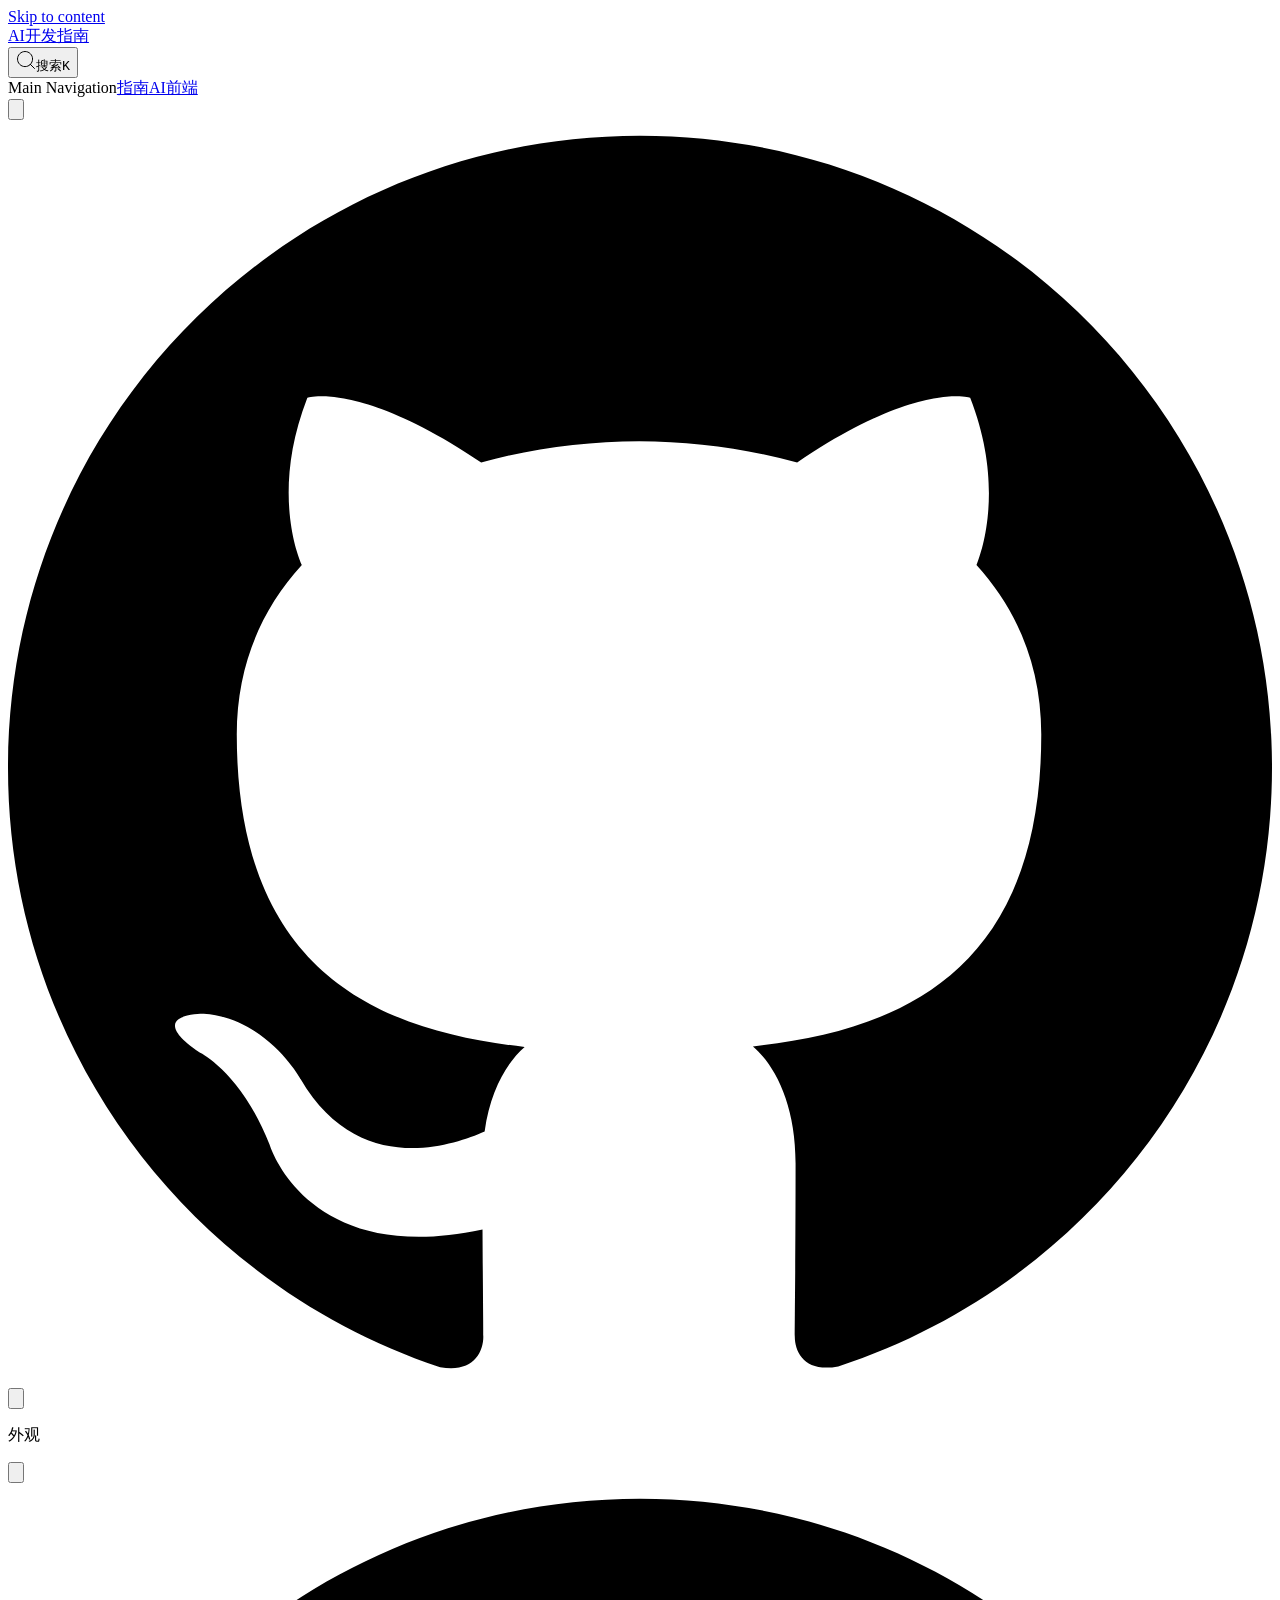
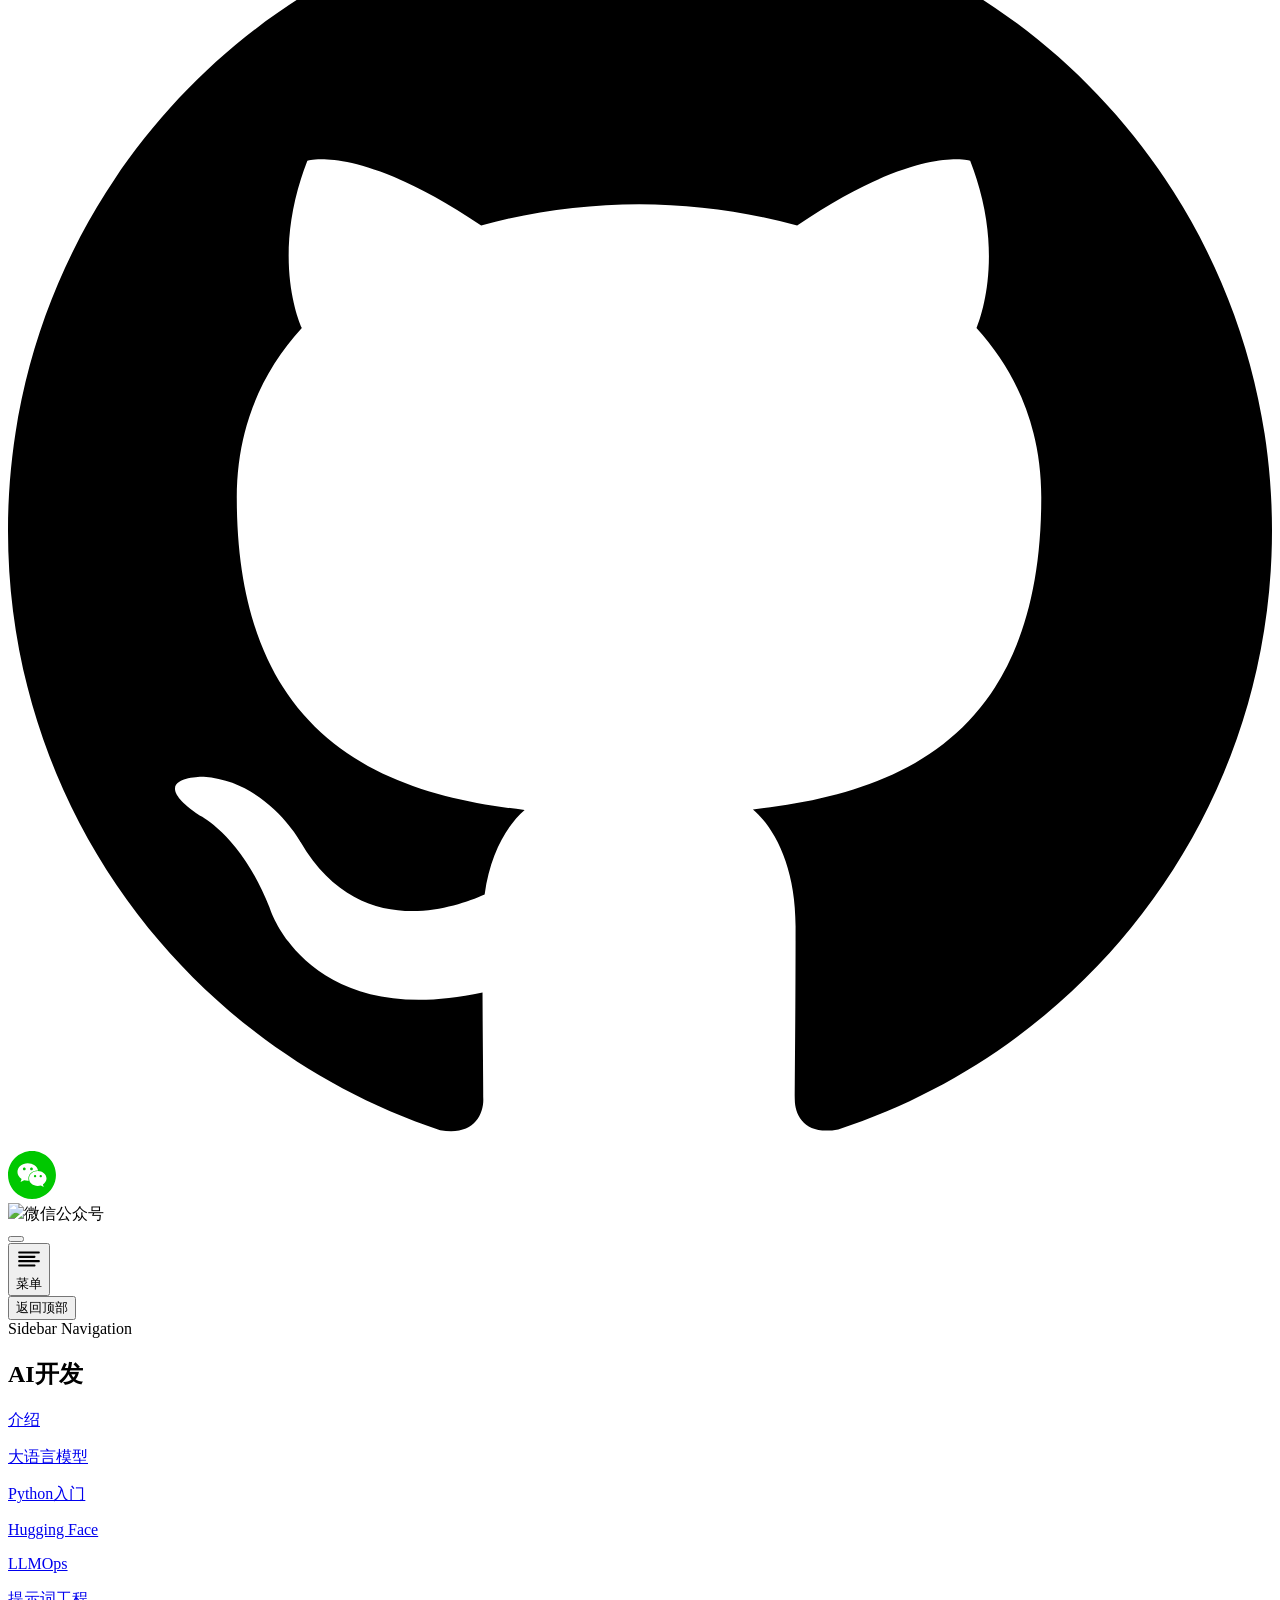
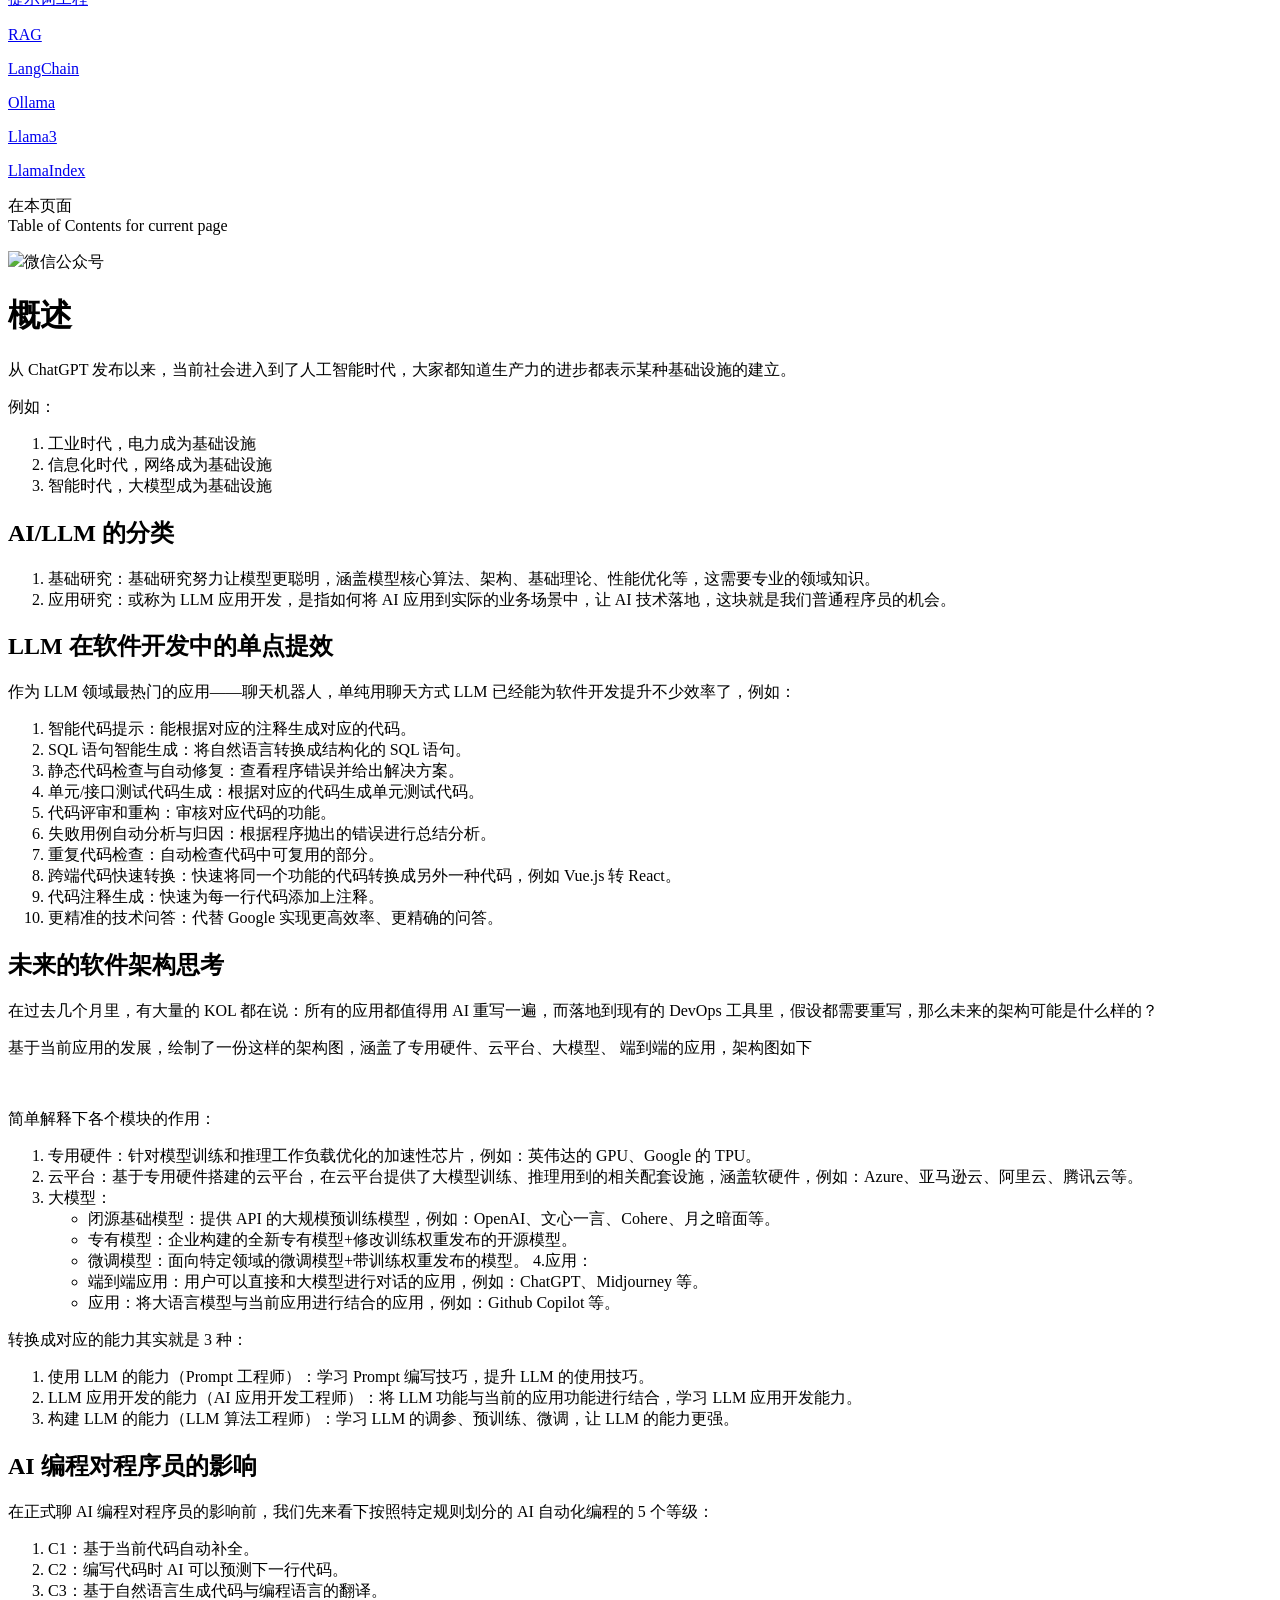
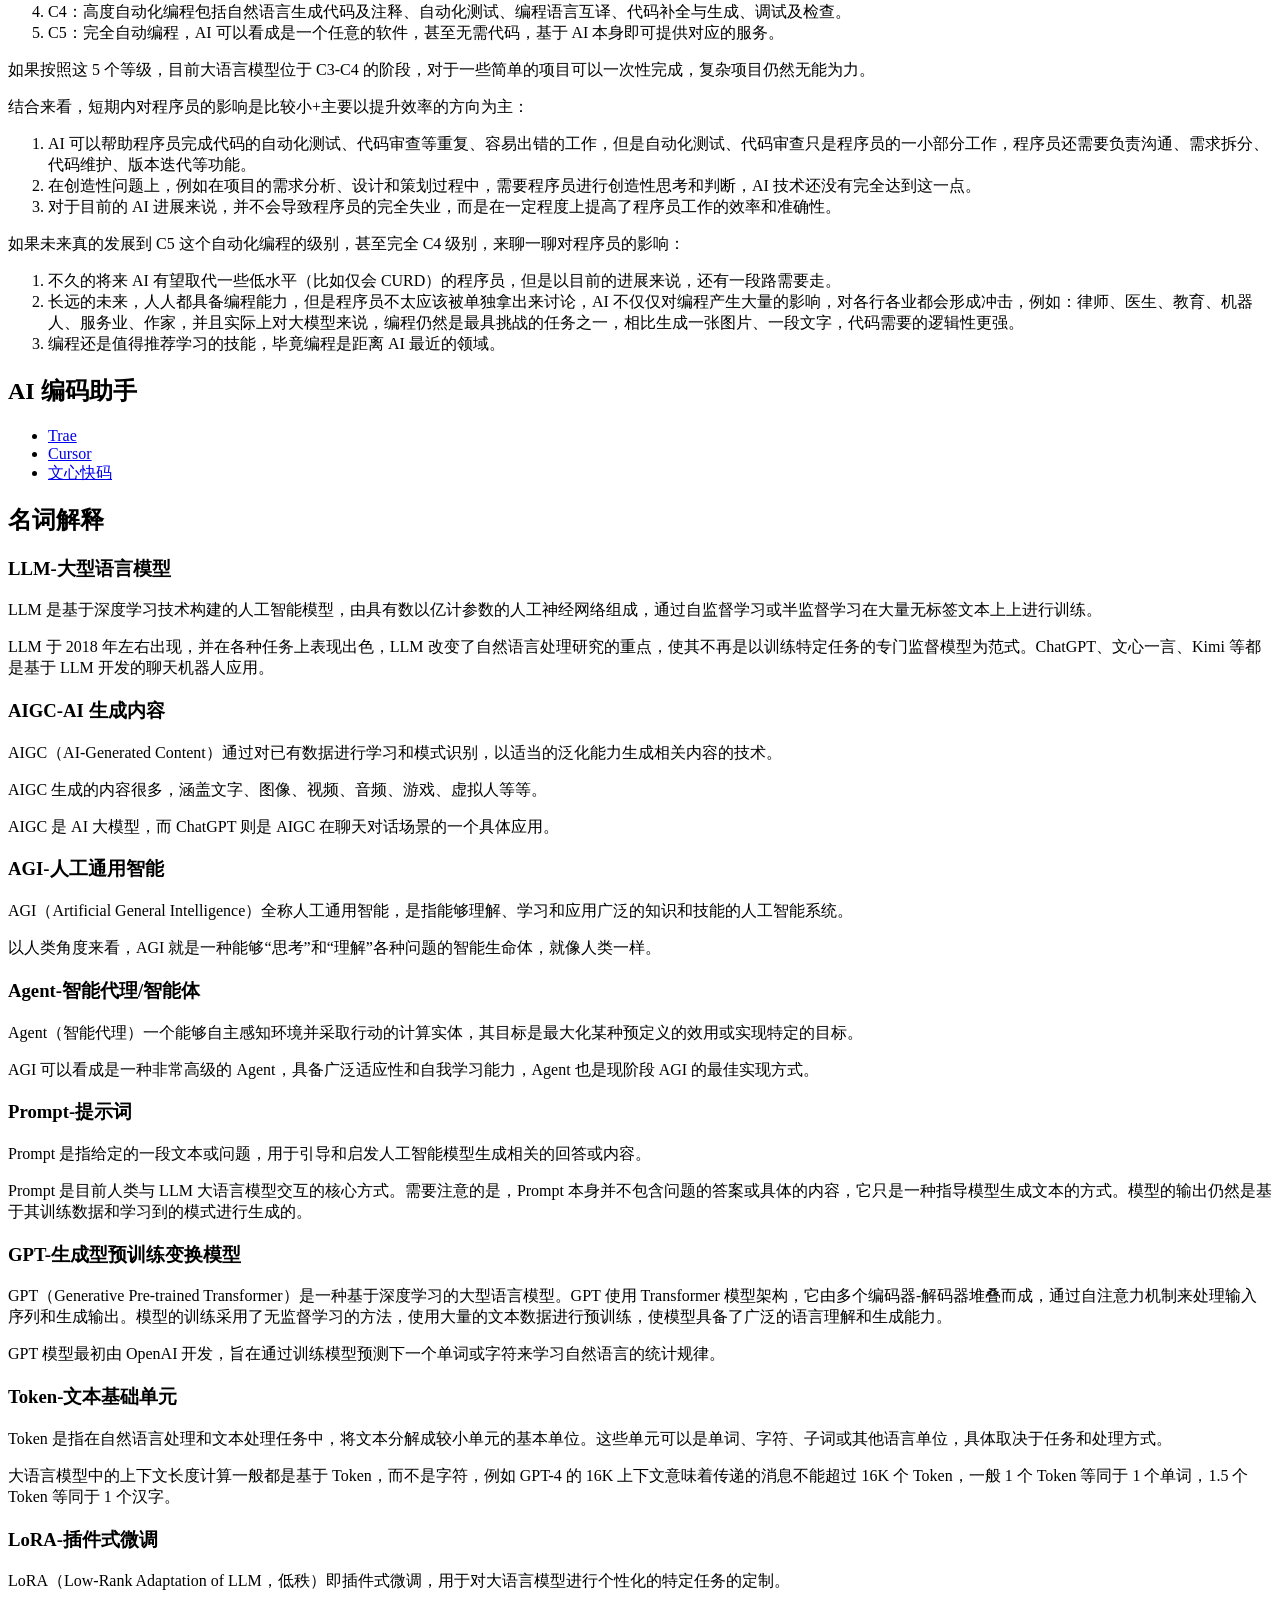
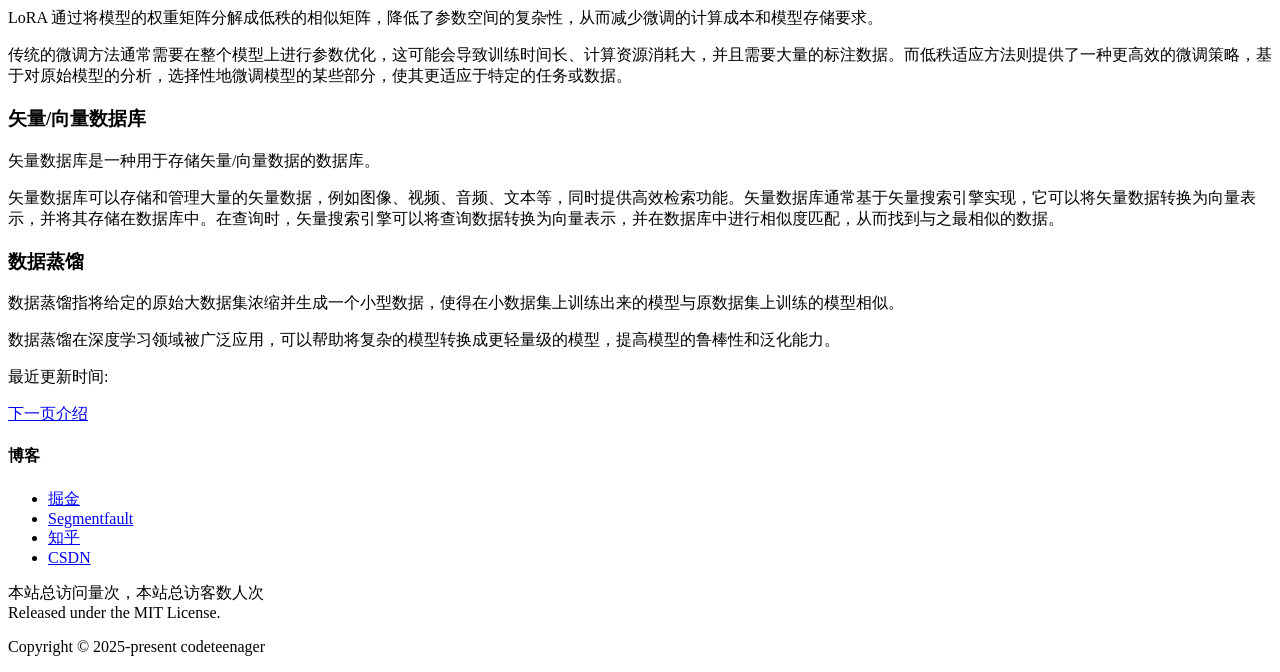
==== commit 3457b1b8: "Deploying to gh-pages from  @ 2adb23307ee5b996351b82f57587b954a636701d 🚀" ====
--- a/guide/index.html
+++ b/guide/index.html
@@ -7,11 +7,11 @@
     <meta name="description" content="AI开发指南">
     <link rel="preload stylesheet" href="/docs/assets/style.d307efa9.css" as="style">
     
-    <script type="module" src="/docs/assets/app.ddffa748.js"></script>
+    <script type="module" src="/docs/assets/app.07133865.js"></script>
     <link rel="preload" href="/docs/assets/inter-roman-latin.2ed14f66.woff2" as="font" type="font/woff2" crossorigin="">
-    <link rel="modulepreload" href="/docs/assets/chunks/framework.d680e671.js">
-    <link rel="modulepreload" href="/docs/assets/chunks/theme.02444a9a.js">
-    <link rel="modulepreload" href="/docs/assets/guide_index.md.208d364e.lean.js">
+    <link rel="modulepreload" href="/docs/assets/chunks/framework.68480265.js">
+    <link rel="modulepreload" href="/docs/assets/chunks/theme.44f3438e.js">
+    <link rel="modulepreload" href="/docs/assets/guide_index.md.a098f8a2.lean.js">
     <link rel="icon" href="/favicon.ico">
     <script charset="utf-8" async src="//busuanzi.ibruce.info/busuanzi/2.3/busuanzi.pure.mini.js"></script>
     <script charset="utf-8" async src="https://readmore.openwrite.cn/js/readmore.js"></script>
@@ -19,8 +19,8 @@
     <script id="check-mac-os">document.documentElement.classList.toggle("mac",/Mac|iPhone|iPod|iPad/i.test(navigator.platform));</script>
   </head>
   <body>
-    <div id="app"><div class="Layout" data-v-5a346dfe><!--[--><!--]--><!--[--><span tabindex="-1" data-v-0f60ec36></span><a href="#VPContent" class="VPSkipLink visually-hidden" data-v-0f60ec36> Skip to content </a><!--]--><!----><header class="VPNav" data-v-5a346dfe data-v-ae24b3ad><div class="VPNavBar" data-v-ae24b3ad data-v-a0fd61f4><div class="container" data-v-a0fd61f4><div class="title" data-v-a0fd61f4><div class="VPNavBarTitle has-sidebar" data-v-a0fd61f4 data-v-86d1bed8><a class="title" href="/docs/" data-v-86d1bed8><!--[--><!--]--><!----><!--[-->AI开发指南<!--]--><!--[--><!--]--></a></div></div><div class="content" data-v-a0fd61f4><div class="curtain" data-v-a0fd61f4></div><div class="content-body" data-v-a0fd61f4><!--[--><!--]--><div class="VPNavBarSearch search" data-v-a0fd61f4><!--[--><!----><div id="local-search"><button type="button" class="DocSearch DocSearch-Button" aria-label="搜索"><span class="DocSearch-Button-Container"><svg class="DocSearch-Search-Icon" width="20" height="20" viewBox="0 0 20 20" aria-label="search icon"><path d="M14.386 14.386l4.0877 4.0877-4.0877-4.0877c-2.9418 2.9419-7.7115 2.9419-10.6533 0-2.9419-2.9418-2.9419-7.7115 0-10.6533 2.9418-2.9419 7.7115-2.9419 10.6533 0 2.9419 2.9418 2.9419 7.7115 0 10.6533z" stroke="currentColor" fill="none" fill-rule="evenodd" stroke-linecap="round" stroke-linejoin="round"></path></svg><span class="DocSearch-Button-Placeholder">搜索</span></span><span class="DocSearch-Button-Keys"><kbd class="DocSearch-Button-Key"></kbd><kbd class="DocSearch-Button-Key">K</kbd></span></button></div><!--]--></div><nav aria-labelledby="main-nav-aria-label" class="VPNavBarMenu menu" data-v-a0fd61f4 data-v-7f418b0f><span id="main-nav-aria-label" class="visually-hidden" data-v-7f418b0f>Main Navigation</span><!--[--><!--[--><a class="VPLink link VPNavBarMenuLink" href="/docs/guide/index.html" tabindex="0" data-v-7f418b0f data-v-42ef59de><!--[--><span data-v-42ef59de>指南</span><!--]--></a><!--]--><!--]--></nav><!----><div class="VPNavBarAppearance appearance" data-v-a0fd61f4 data-v-e6aabb21><button class="VPSwitch VPSwitchAppearance" type="button" role="switch" title="toggle dark mode" aria-checked="false" data-v-e6aabb21 data-v-ce54a7d1 data-v-b1685198><span class="check" data-v-b1685198><span class="icon" data-v-b1685198><!--[--><svg xmlns="http://www.w3.org/2000/svg" aria-hidden="true" focusable="false" viewbox="0 0 24 24" class="sun" data-v-ce54a7d1><path d="M12,18c-3.3,0-6-2.7-6-6s2.7-6,6-6s6,2.7,6,6S15.3,18,12,18zM12,8c-2.2,0-4,1.8-4,4c0,2.2,1.8,4,4,4c2.2,0,4-1.8,4-4C16,9.8,14.2,8,12,8z"></path><path d="M12,4c-0.6,0-1-0.4-1-1V1c0-0.6,0.4-1,1-1s1,0.4,1,1v2C13,3.6,12.6,4,12,4z"></path><path d="M12,24c-0.6,0-1-0.4-1-1v-2c0-0.6,0.4-1,1-1s1,0.4,1,1v2C13,23.6,12.6,24,12,24z"></path><path d="M5.6,6.6c-0.3,0-0.5-0.1-0.7-0.3L3.5,4.9c-0.4-0.4-0.4-1,0-1.4s1-0.4,1.4,0l1.4,1.4c0.4,0.4,0.4,1,0,1.4C6.2,6.5,5.9,6.6,5.6,6.6z"></path><path d="M19.8,20.8c-0.3,0-0.5-0.1-0.7-0.3l-1.4-1.4c-0.4-0.4-0.4-1,0-1.4s1-0.4,1.4,0l1.4,1.4c0.4,0.4,0.4,1,0,1.4C20.3,20.7,20,20.8,19.8,20.8z"></path><path d="M3,13H1c-0.6,0-1-0.4-1-1s0.4-1,1-1h2c0.6,0,1,0.4,1,1S3.6,13,3,13z"></path><path d="M23,13h-2c-0.6,0-1-0.4-1-1s0.4-1,1-1h2c0.6,0,1,0.4,1,1S23.6,13,23,13z"></path><path d="M4.2,20.8c-0.3,0-0.5-0.1-0.7-0.3c-0.4-0.4-0.4-1,0-1.4l1.4-1.4c0.4-0.4,1-0.4,1.4,0s0.4,1,0,1.4l-1.4,1.4C4.7,20.7,4.5,20.8,4.2,20.8z"></path><path d="M18.4,6.6c-0.3,0-0.5-0.1-0.7-0.3c-0.4-0.4-0.4-1,0-1.4l1.4-1.4c0.4-0.4,1-0.4,1.4,0s0.4,1,0,1.4l-1.4,1.4C18.9,6.5,18.6,6.6,18.4,6.6z"></path></svg><svg xmlns="http://www.w3.org/2000/svg" aria-hidden="true" focusable="false" viewbox="0 0 24 24" class="moon" data-v-ce54a7d1><path d="M12.1,22c-0.3,0-0.6,0-0.9,0c-5.5-0.5-9.5-5.4-9-10.9c0.4-4.8,4.2-8.6,9-9c0.4,0,0.8,0.2,1,0.5c0.2,0.3,0.2,0.8-0.1,1.1c-2,2.7-1.4,6.4,1.3,8.4c2.1,1.6,5,1.6,7.1,0c0.3-0.2,0.7-0.3,1.1-0.1c0.3,0.2,0.5,0.6,0.5,1c-0.2,2.7-1.5,5.1-3.6,6.8C16.6,21.2,14.4,22,12.1,22zM9.3,4.4c-2.9,1-5,3.6-5.2,6.8c-0.4,4.4,2.8,8.3,7.2,8.7c2.1,0.2,4.2-0.4,5.8-1.8c1.1-0.9,1.9-2.1,2.4-3.4c-2.5,0.9-5.3,0.5-7.5-1.1C9.2,11.4,8.1,7.7,9.3,4.4z"></path></svg><!--]--></span></span></button></div><div class="VPSocialLinks VPNavBarSocialLinks social-links" data-v-a0fd61f4 data-v-0394ad82 data-v-7bc22406><!--[--><a class="VPSocialLink no-icon" href="https://github.com/codeteenager/FE" aria-label="github" target="_blank" rel="noopener" data-v-7bc22406 data-v-f80f8133><svg role="img" viewBox="0 0 24 24" xmlns="http://www.w3.org/2000/svg"><title>GitHub</title><path d="M12 .297c-6.63 0-12 5.373-12 12 0 5.303 3.438 9.8 8.205 11.385.6.113.82-.258.82-.577 0-.285-.01-1.04-.015-2.04-3.338.724-4.042-1.61-4.042-1.61C4.422 18.07 3.633 17.7 3.633 17.7c-1.087-.744.084-.729.084-.729 1.205.084 1.838 1.236 1.838 1.236 1.07 1.835 2.809 1.305 3.495.998.108-.776.417-1.305.76-1.605-2.665-.3-5.466-1.332-5.466-5.93 0-1.31.465-2.38 1.235-3.22-.135-.303-.54-1.523.105-3.176 0 0 1.005-.322 3.3 1.23.96-.267 1.98-.399 3-.405 1.02.006 2.04.138 3 .405 2.28-1.552 3.285-1.23 3.285-1.23.645 1.653.24 2.873.12 3.176.765.84 1.23 1.91 1.23 3.22 0 4.61-2.805 5.625-5.475 5.92.42.36.81 1.096.81 2.22 0 1.606-.015 2.896-.015 3.286 0 .315.21.69.825.57C20.565 22.092 24 17.592 24 12.297c0-6.627-5.373-12-12-12"/></svg></a><!--]--></div><div class="VPFlyout VPNavBarExtra extra" data-v-a0fd61f4 data-v-40855f84 data-v-9c007e85><button type="button" class="button" aria-haspopup="true" aria-expanded="false" aria-label="extra navigation" data-v-9c007e85><svg xmlns="http://www.w3.org/2000/svg" aria-hidden="true" focusable="false" viewbox="0 0 24 24" class="icon" data-v-9c007e85><circle cx="12" cy="12" r="2"></circle><circle cx="19" cy="12" r="2"></circle><circle cx="5" cy="12" r="2"></circle></svg></button><div class="menu" data-v-9c007e85><div class="VPMenu" data-v-9c007e85 data-v-e7ea1737><!----><!--[--><!--[--><!----><div class="group" data-v-40855f84><div class="item appearance" data-v-40855f84><p class="label" data-v-40855f84>外观</p><div class="appearance-action" data-v-40855f84><button class="VPSwitch VPSwitchAppearance" type="button" role="switch" title="toggle dark mode" aria-checked="false" data-v-40855f84 data-v-ce54a7d1 data-v-b1685198><span class="check" data-v-b1685198><span class="icon" data-v-b1685198><!--[--><svg xmlns="http://www.w3.org/2000/svg" aria-hidden="true" focusable="false" viewbox="0 0 24 24" class="sun" data-v-ce54a7d1><path d="M12,18c-3.3,0-6-2.7-6-6s2.7-6,6-6s6,2.7,6,6S15.3,18,12,18zM12,8c-2.2,0-4,1.8-4,4c0,2.2,1.8,4,4,4c2.2,0,4-1.8,4-4C16,9.8,14.2,8,12,8z"></path><path d="M12,4c-0.6,0-1-0.4-1-1V1c0-0.6,0.4-1,1-1s1,0.4,1,1v2C13,3.6,12.6,4,12,4z"></path><path d="M12,24c-0.6,0-1-0.4-1-1v-2c0-0.6,0.4-1,1-1s1,0.4,1,1v2C13,23.6,12.6,24,12,24z"></path><path d="M5.6,6.6c-0.3,0-0.5-0.1-0.7-0.3L3.5,4.9c-0.4-0.4-0.4-1,0-1.4s1-0.4,1.4,0l1.4,1.4c0.4,0.4,0.4,1,0,1.4C6.2,6.5,5.9,6.6,5.6,6.6z"></path><path d="M19.8,20.8c-0.3,0-0.5-0.1-0.7-0.3l-1.4-1.4c-0.4-0.4-0.4-1,0-1.4s1-0.4,1.4,0l1.4,1.4c0.4,0.4,0.4,1,0,1.4C20.3,20.7,20,20.8,19.8,20.8z"></path><path d="M3,13H1c-0.6,0-1-0.4-1-1s0.4-1,1-1h2c0.6,0,1,0.4,1,1S3.6,13,3,13z"></path><path d="M23,13h-2c-0.6,0-1-0.4-1-1s0.4-1,1-1h2c0.6,0,1,0.4,1,1S23.6,13,23,13z"></path><path d="M4.2,20.8c-0.3,0-0.5-0.1-0.7-0.3c-0.4-0.4-0.4-1,0-1.4l1.4-1.4c0.4-0.4,1-0.4,1.4,0s0.4,1,0,1.4l-1.4,1.4C4.7,20.7,4.5,20.8,4.2,20.8z"></path><path d="M18.4,6.6c-0.3,0-0.5-0.1-0.7-0.3c-0.4-0.4-0.4-1,0-1.4l1.4-1.4c0.4-0.4,1-0.4,1.4,0s0.4,1,0,1.4l-1.4,1.4C18.9,6.5,18.6,6.6,18.4,6.6z"></path></svg><svg xmlns="http://www.w3.org/2000/svg" aria-hidden="true" focusable="false" viewbox="0 0 24 24" class="moon" data-v-ce54a7d1><path d="M12.1,22c-0.3,0-0.6,0-0.9,0c-5.5-0.5-9.5-5.4-9-10.9c0.4-4.8,4.2-8.6,9-9c0.4,0,0.8,0.2,1,0.5c0.2,0.3,0.2,0.8-0.1,1.1c-2,2.7-1.4,6.4,1.3,8.4c2.1,1.6,5,1.6,7.1,0c0.3-0.2,0.7-0.3,1.1-0.1c0.3,0.2,0.5,0.6,0.5,1c-0.2,2.7-1.5,5.1-3.6,6.8C16.6,21.2,14.4,22,12.1,22zM9.3,4.4c-2.9,1-5,3.6-5.2,6.8c-0.4,4.4,2.8,8.3,7.2,8.7c2.1,0.2,4.2-0.4,5.8-1.8c1.1-0.9,1.9-2.1,2.4-3.4c-2.5,0.9-5.3,0.5-7.5-1.1C9.2,11.4,8.1,7.7,9.3,4.4z"></path></svg><!--]--></span></span></button></div></div></div><div class="group" data-v-40855f84><div class="item social-links" data-v-40855f84><div class="VPSocialLinks social-links-list" data-v-40855f84 data-v-7bc22406><!--[--><a class="VPSocialLink no-icon" href="https://github.com/codeteenager/FE" aria-label="github" target="_blank" rel="noopener" data-v-7bc22406 data-v-f80f8133><svg role="img" viewBox="0 0 24 24" xmlns="http://www.w3.org/2000/svg"><title>GitHub</title><path d="M12 .297c-6.63 0-12 5.373-12 12 0 5.303 3.438 9.8 8.205 11.385.6.113.82-.258.82-.577 0-.285-.01-1.04-.015-2.04-3.338.724-4.042-1.61-4.042-1.61C4.422 18.07 3.633 17.7 3.633 17.7c-1.087-.744.084-.729.084-.729 1.205.084 1.838 1.236 1.838 1.236 1.07 1.835 2.809 1.305 3.495.998.108-.776.417-1.305.76-1.605-2.665-.3-5.466-1.332-5.466-5.93 0-1.31.465-2.38 1.235-3.22-.135-.303-.54-1.523.105-3.176 0 0 1.005-.322 3.3 1.23.96-.267 1.98-.399 3-.405 1.02.006 2.04.138 3 .405 2.28-1.552 3.285-1.23 3.285-1.23.645 1.653.24 2.873.12 3.176.765.84 1.23 1.91 1.23 3.22 0 4.61-2.805 5.625-5.475 5.92.42.36.81 1.096.81 2.22 0 1.606-.015 2.896-.015 3.286 0 .315.21.69.825.57C20.565 22.092 24 17.592 24 12.297c0-6.627-5.373-12-12-12"/></svg></a><!--]--></div></div></div><!--]--><!--]--></div></div></div><!--[--><!--[--><!--[--><div class="VPSocialLinks VPNavBarSocialLinks social-links" data-v-3c843f7c><a class="VPSocialLink app" aria-label="weixin" data-v-3c843f7c><svg t="1701186907114" class="icon" viewBox="0 0 1024 1024" version="1.1" xmlns="http://www.w3.org/2000/svg" p-id="17908" width="48" height="48" data-v-3c843f7c><path d="M347.729118 353.0242c-16.487119 0-29.776737 13.389539-29.776737 29.776737S331.241998 412.677596 347.729118 412.677596s29.776737-13.389539 29.776737-29.776737-13.289617-29.876659-29.776737-29.876659zM577.749415 511.800156c-13.689305 0-24.880562 11.091335-24.880563 24.880562 0 13.689305 11.091335 24.880562 24.880563 24.880562 13.689305 0 24.880562-11.191257 24.880562-24.880562s-11.191257-24.880562-24.880562-24.880562zM500.909446 412.677596c16.487119 0 29.776737-13.389539 29.776737-29.776737s-13.389539-29.776737-29.776737-29.776737c-16.487119 0-29.776737 13.389539-29.776737 29.776737s13.289617 29.776737 29.776737 29.776737zM698.455113 511.600312c-13.689305 0-24.880562 11.091335-24.880562 24.880562 0 13.689305 11.091335 24.880562 24.880562 24.880562 13.689305 0 24.880562-11.091335 24.880562-24.880562-0.099922-13.689305-11.191257-24.880562-24.880562-24.880562z" fill="#00C800" p-id="17909" data-v-3c843f7c></path><path d="M511.601093 0.799375C229.12178 0.799375 0.000781 229.820453 0.000781 512.399688s229.021077 511.600312 511.600312 511.600312 511.600312-229.021077 511.600312-511.600312S794.180328 0.799375 511.601093 0.799375z m-90.229508 634.504294c-27.37861 0-49.361436-5.595628-76.839969-10.991413l-76.640125 38.469945 21.882904-65.948477c-54.957065-38.370023-87.73146-87.831382-87.73146-148.084309 0-104.318501 98.722873-186.554254 219.32865-186.554255 107.815769 0 202.34192 65.648712 221.327088 153.979703-6.994536-0.799375-13.989071-1.298985-21.083529-1.298985-104.118657 0-186.454333 77.739266-186.454332 173.564403 0 15.98751 2.498048 31.275566 6.794692 45.964091-6.794692 0.599532-13.689305 0.899297-20.583919 0.899297z m323.547228 76.839969l16.48712 54.757221-60.153006-32.874317c-21.882904 5.495706-43.965652 10.991413-65.848555 10.991413-104.318501 0-186.554254-71.344262-186.554255-159.175644 0-87.631538 82.135831-159.175644 186.554255-159.175644 98.523029 0 186.254489 71.444184 186.254488 159.175644 0.099922 49.461358-32.774395 93.227166-76.740047 126.301327z" fill="#00C800" p-id="17910" data-v-3c843f7c></path></svg><div class="qrcode" data-v-3c843f7c><img class="icon" src="/docs/weixin.jpg" data-v-3c843f7c><span data-v-3c843f7c>微信公众号</span></div></a></div><!--]--><!--]--><!--]--><button type="button" class="VPNavBarHamburger hamburger" aria-label="mobile navigation" aria-expanded="false" aria-controls="VPNavScreen" data-v-a0fd61f4 data-v-e5dd9c1c><span class="container" data-v-e5dd9c1c><span class="top" data-v-e5dd9c1c></span><span class="middle" data-v-e5dd9c1c></span><span class="bottom" data-v-e5dd9c1c></span></span></button></div></div></div></div><!----></header><div class="VPLocalNav reached-top" data-v-5a346dfe data-v-79c8c1df><button class="menu" aria-expanded="false" aria-controls="VPSidebarNav" data-v-79c8c1df><svg xmlns="http://www.w3.org/2000/svg" aria-hidden="true" focusable="false" viewbox="0 0 24 24" class="menu-icon" data-v-79c8c1df><path d="M17,11H3c-0.6,0-1-0.4-1-1s0.4-1,1-1h14c0.6,0,1,0.4,1,1S17.6,11,17,11z"></path><path d="M21,7H3C2.4,7,2,6.6,2,6s0.4-1,1-1h18c0.6,0,1,0.4,1,1S21.6,7,21,7z"></path><path d="M21,15H3c-0.6,0-1-0.4-1-1s0.4-1,1-1h18c0.6,0,1,0.4,1,1S21.6,15,21,15z"></path><path d="M17,19H3c-0.6,0-1-0.4-1-1s0.4-1,1-1h14c0.6,0,1,0.4,1,1S17.6,19,17,19z"></path></svg><span class="menu-text" data-v-79c8c1df>菜单</span></button><div class="VPLocalNavOutlineDropdown" style="--vp-vh:0px;" data-v-79c8c1df data-v-1c15a60a><button data-v-1c15a60a>返回顶部</button><!----></div></div><aside class="VPSidebar" data-v-5a346dfe data-v-b00e2fdd><div class="curtain" data-v-b00e2fdd></div><nav class="nav" id="VPSidebarNav" aria-labelledby="sidebar-aria-label" tabindex="-1" data-v-b00e2fdd><span class="visually-hidden" id="sidebar-aria-label" data-v-b00e2fdd> Sidebar Navigation </span><!--[--><!--]--><!--[--><div class="group" data-v-b00e2fdd><section class="VPSidebarItem level-0" data-v-b00e2fdd data-v-e31bd47b><div class="item" role="button" tabindex="0" data-v-e31bd47b><div class="indicator" data-v-e31bd47b></div><h2 class="text" data-v-e31bd47b>AI开发</h2><!----></div><div class="items" data-v-e31bd47b><!--[--><div class="VPSidebarItem level-1 is-link" data-v-e31bd47b data-v-e31bd47b><div class="item" data-v-e31bd47b><div class="indicator" data-v-e31bd47b></div><a class="VPLink link link" href="/docs/guide/index.html" data-v-e31bd47b><!--[--><p class="text" data-v-e31bd47b>介绍</p><!--]--></a><!----></div><!----></div><div class="VPSidebarItem level-1 is-link" data-v-e31bd47b data-v-e31bd47b><div class="item" data-v-e31bd47b><div class="indicator" data-v-e31bd47b></div><a class="VPLink link link" href="/docs/guide/llm.html" data-v-e31bd47b><!--[--><p class="text" data-v-e31bd47b>大语言模型</p><!--]--></a><!----></div><!----></div><div class="VPSidebarItem level-1 is-link" data-v-e31bd47b data-v-e31bd47b><div class="item" data-v-e31bd47b><div class="indicator" data-v-e31bd47b></div><a class="VPLink link link" href="/docs/guide/python.html" data-v-e31bd47b><!--[--><p class="text" data-v-e31bd47b>Python入门</p><!--]--></a><!----></div><!----></div><div class="VPSidebarItem level-1 is-link" data-v-e31bd47b data-v-e31bd47b><div class="item" data-v-e31bd47b><div class="indicator" data-v-e31bd47b></div><a class="VPLink link link" href="/docs/guide/huggingface.html" data-v-e31bd47b><!--[--><p class="text" data-v-e31bd47b>Hugging Face</p><!--]--></a><!----></div><!----></div><div class="VPSidebarItem level-1 is-link" data-v-e31bd47b data-v-e31bd47b><div class="item" data-v-e31bd47b><div class="indicator" data-v-e31bd47b></div><a class="VPLink link link" href="/docs/guide/llmops.html" data-v-e31bd47b><!--[--><p class="text" data-v-e31bd47b>LLMOps</p><!--]--></a><!----></div><!----></div><div class="VPSidebarItem level-1 is-link" data-v-e31bd47b data-v-e31bd47b><div class="item" data-v-e31bd47b><div class="indicator" data-v-e31bd47b></div><a class="VPLink link link" href="/docs/guide/prompt.html" data-v-e31bd47b><!--[--><p class="text" data-v-e31bd47b>提示词工程</p><!--]--></a><!----></div><!----></div><div class="VPSidebarItem level-1 is-link" data-v-e31bd47b data-v-e31bd47b><div class="item" data-v-e31bd47b><div class="indicator" data-v-e31bd47b></div><a class="VPLink link link" href="/docs/guide/rag.html" data-v-e31bd47b><!--[--><p class="text" data-v-e31bd47b>RAG</p><!--]--></a><!----></div><!----></div><div class="VPSidebarItem level-1 is-link" data-v-e31bd47b data-v-e31bd47b><div class="item" data-v-e31bd47b><div class="indicator" data-v-e31bd47b></div><a class="VPLink link link" href="/docs/guide/langchain.html" data-v-e31bd47b><!--[--><p class="text" data-v-e31bd47b>LangChain</p><!--]--></a><!----></div><!----></div><div class="VPSidebarItem level-1 is-link" data-v-e31bd47b data-v-e31bd47b><div class="item" data-v-e31bd47b><div class="indicator" data-v-e31bd47b></div><a class="VPLink link link" href="/docs/guide/ollama.html" data-v-e31bd47b><!--[--><p class="text" data-v-e31bd47b>Ollama</p><!--]--></a><!----></div><!----></div><div class="VPSidebarItem level-1 is-link" data-v-e31bd47b data-v-e31bd47b><div class="item" data-v-e31bd47b><div class="indicator" data-v-e31bd47b></div><a class="VPLink link link" href="/docs/guide/llama3.html" data-v-e31bd47b><!--[--><p class="text" data-v-e31bd47b>Llama3</p><!--]--></a><!----></div><!----></div><div class="VPSidebarItem level-1 is-link" data-v-e31bd47b data-v-e31bd47b><div class="item" data-v-e31bd47b><div class="indicator" data-v-e31bd47b></div><a class="VPLink link link" href="/docs/guide/llama-index.html" data-v-e31bd47b><!--[--><p class="text" data-v-e31bd47b>LlamaIndex</p><!--]--></a><!----></div><!----></div><!--]--></div></section></div><!--]--><!--[--><!--]--></nav></aside><div class="VPContent has-sidebar" id="VPContent" data-v-5a346dfe data-v-669faec9><div class="VPDoc has-sidebar has-aside" data-v-669faec9 data-v-6b87e69f><!--[--><!--]--><div class="container" data-v-6b87e69f><div class="aside" data-v-6b87e69f><div class="aside-curtain" data-v-6b87e69f></div><div class="aside-container" data-v-6b87e69f><div class="aside-content" data-v-6b87e69f><div class="VPDocAside" data-v-6b87e69f data-v-3f215769><!--[--><!--]--><!--[--><!--]--><div class="VPDocAsideOutline" role="navigation" data-v-3f215769 data-v-d330b1bb><div class="content" data-v-d330b1bb><div class="outline-marker" data-v-d330b1bb></div><div class="outline-title" role="heading" aria-level="2" data-v-d330b1bb>在本页面</div><nav aria-labelledby="doc-outline-aria-label" data-v-d330b1bb><span class="visually-hidden" id="doc-outline-aria-label" data-v-d330b1bb> Table of Contents for current page </span><ul class="root" data-v-d330b1bb data-v-d0ee3533><!--[--><!--]--></ul></nav></div></div><!--[--><!--]--><div class="spacer" data-v-3f215769></div><!--[--><!--]--><!----><!--[--><!--]--><!--[--><!--[--><!--[--><!--[--><div class="content" data-v-0fdd4fd7><img class="icon" src="/docs/weixin.jpg" data-v-0fdd4fd7><span class="text" data-v-0fdd4fd7>微信公众号</span></div><!--]--><!--]--><!--]--><!--]--></div></div></div></div><div class="content" data-v-6b87e69f><div class="content-container" data-v-6b87e69f><!--[--><!--]--><!----><main class="main" data-v-6b87e69f><div style="position:relative;" class="vp-doc _docs_guide_" data-v-6b87e69f><div><h1 id="概述" tabindex="-1">概述 <a class="header-anchor" href="#概述" aria-label="Permalink to &quot;概述&quot;">​</a></h1><p>从 ChatGPT 发布以来，当前社会进入到了人工智能时代，大家都知道生产力的进步都表示某种基础设施的建立。</p><p>例如：</p><ol><li>工业时代，电力成为基础设施</li><li>信息化时代，网络成为基础设施</li><li>智能时代，大模型成为基础设施</li></ol><h2 id="ai-llm-的分类" tabindex="-1">AI/LLM 的分类 <a class="header-anchor" href="#ai-llm-的分类" aria-label="Permalink to &quot;AI/LLM 的分类&quot;">​</a></h2><ol><li>基础研究：基础研究努力让模型更聪明，涵盖模型核心算法、架构、基础理论、性能优化等，这需要专业的领域知识。</li><li>应用研究：或称为 LLM 应用开发，是指如何将 AI 应用到实际的业务场景中，让 AI 技术落地，这块就是我们普通程序员的机会。</li></ol><h2 id="llm-在软件开发中的单点提效" tabindex="-1">LLM 在软件开发中的单点提效 <a class="header-anchor" href="#llm-在软件开发中的单点提效" aria-label="Permalink to &quot;LLM 在软件开发中的单点提效&quot;">​</a></h2><p>作为 LLM 领域最热门的应用——聊天机器人，单纯用聊天方式 LLM 已经能为软件开发提升不少效率了，例如：</p><ol><li>智能代码提示：能根据对应的注释生成对应的代码。</li><li>SQL 语句智能生成：将自然语言转换成结构化的 SQL 语句。</li><li>静态代码检查与自动修复：查看程序错误并给出解决方案。</li><li>单元/接口测试代码生成：根据对应的代码生成单元测试代码。</li><li>代码评审和重构：审核对应代码的功能。</li><li>失败用例自动分析与归因：根据程序抛出的错误进行总结分析。</li><li>重复代码检查：自动检查代码中可复用的部分。</li><li>跨端代码快速转换：快速将同一个功能的代码转换成另外一种代码，例如 Vue.js 转 React。</li><li>代码注释生成：快速为每一行代码添加上注释。</li><li>更精准的技术问答：代替 Google 实现更高效率、更精确的问答。</li></ol><h2 id="未来的软件架构思考" tabindex="-1">未来的软件架构思考 <a class="header-anchor" href="#未来的软件架构思考" aria-label="Permalink to &quot;未来的软件架构思考&quot;">​</a></h2><p>在过去几个月里，有大量的 KOL 都在说：所有的应用都值得用 AI 重写一遍，而落地到现有的 DevOps 工具里，假设都需要重写，那么未来的架构可能是什么样的？</p><p>基于当前应用的发展，绘制了一份这样的架构图，涵盖了专用硬件、云平台、大模型、 端到端的应用，架构图如下</p><p><img src="/docs/guide/8.png" alt=""></p><p>简单解释下各个模块的作用：</p><ol><li>专用硬件：针对模型训练和推理工作负载优化的加速性芯片，例如：英伟达的 GPU、Google 的 TPU。</li><li>云平台：基于专用硬件搭建的云平台，在云平台提供了大模型训练、推理用到的相关配套设施，涵盖软硬件，例如：Azure、亚马逊云、阿里云、腾讯云等。</li><li>大模型： <ul><li>闭源基础模型：提供 API 的大规模预训练模型，例如：OpenAI、文心一言、Cohere、月之暗面等。</li><li>专有模型：企业构建的全新专有模型+修改训练权重发布的开源模型。</li><li>微调模型：面向特定领域的微调模型+带训练权重发布的模型。 4.应用：</li><li>端到端应用：用户可以直接和大模型进行对话的应用，例如：ChatGPT、Midjourney 等。</li><li>应用：将大语言模型与当前应用进行结合的应用，例如：Github Copilot 等。</li></ul></li></ol><p>转换成对应的能力其实就是 3 种：</p><ol><li>使用 LLM 的能力（Prompt 工程师）：学习 Prompt 编写技巧，提升 LLM 的使用技巧。</li><li>LLM 应用开发的能力（AI 应用开发工程师）：将 LLM 功能与当前的应用功能进行结合，学习 LLM 应用开发能力。</li><li>构建 LLM 的能力（LLM 算法工程师）：学习 LLM 的调参、预训练、微调，让 LLM 的能力更强。</li></ol><h2 id="ai-编程对程序员的影响" tabindex="-1">AI 编程对程序员的影响 <a class="header-anchor" href="#ai-编程对程序员的影响" aria-label="Permalink to &quot;AI 编程对程序员的影响&quot;">​</a></h2><p>在正式聊 AI 编程对程序员的影响前，我们先来看下按照特定规则划分的 AI 自动化编程的 5 个等级：</p><ol><li>C1：基于当前代码自动补全。</li><li>C2：编写代码时 AI 可以预测下一行代码。</li><li>C3：基于自然语言生成代码与编程语言的翻译。</li><li>C4：高度自动化编程包括自然语言生成代码及注释、自动化测试、编程语言互译、代码补全与生成、调试及检查。</li><li>C5：完全自动编程，AI 可以看成是一个任意的软件，甚至无需代码，基于 AI 本身即可提供对应的服务。</li></ol><p>如果按照这 5 个等级，目前大语言模型位于 C3-C4 的阶段，对于一些简单的项目可以一次性完成，复杂项目仍然无能为力。</p><p>结合来看，短期内对程序员的影响是比较小+主要以提升效率的方向为主：</p><ol><li>AI 可以帮助程序员完成代码的自动化测试、代码审查等重复、容易出错的工作，但是自动化测试、代码审查只是程序员的一小部分工作，程序员还需要负责沟通、需求拆分、代码维护、版本迭代等功能。</li><li>在创造性问题上，例如在项目的需求分析、设计和策划过程中，需要程序员进行创造性思考和判断，AI 技术还没有完全达到这一点。</li><li>对于目前的 AI 进展来说，并不会导致程序员的完全失业，而是在一定程度上提高了程序员工作的效率和准确性。</li></ol><p>如果未来真的发展到 C5 这个自动化编程的级别，甚至完全 C4 级别，来聊一聊对程序员的影响：</p><ol><li>不久的将来 AI 有望取代一些低水平（比如仅会 CURD）的程序员，但是以目前的进展来说，还有一段路需要走。</li><li>长远的未来，人人都具备编程能力，但是程序员不太应该被单独拿出来讨论，AI 不仅仅对编程产生大量的影响，对各行各业都会形成冲击，例如：律师、医生、教育、机器人、服务业、作家，并且实际上对大模型来说，编程仍然是最具挑战的任务之一，相比生成一张图片、一段文字，代码需要的逻辑性更强。</li><li>编程还是值得推荐学习的技能，毕竟编程是距离 AI 最近的领域。</li></ol><h2 id="ai-编码助手" tabindex="-1">AI 编码助手 <a class="header-anchor" href="#ai-编码助手" aria-label="Permalink to &quot;AI 编码助手&quot;">​</a></h2><ul><li><a href="https://www.trae.com.cn" target="_blank" rel="noreferrer">Trae</a></li><li><a href="https://www.cursor.com" target="_blank" rel="noreferrer">Cursor</a></li><li><a href="https://comate.baidu.com/zh" target="_blank" rel="noreferrer">文心快码</a></li></ul><h2 id="名词解释" tabindex="-1">名词解释 <a class="header-anchor" href="#名词解释" aria-label="Permalink to &quot;名词解释&quot;">​</a></h2><h3 id="llm-大型语言模型" tabindex="-1">LLM-大型语言模型 <a class="header-anchor" href="#llm-大型语言模型" aria-label="Permalink to &quot;LLM-大型语言模型&quot;">​</a></h3><p>LLM 是基于深度学习技术构建的人工智能模型，由具有数以亿计参数的人工神经网络组成，通过自监督学习或半监督学习在大量无标签文本上上进行训练。</p><p>LLM 于 2018 年左右出现，并在各种任务上表现出色，LLM 改变了自然语言处理研究的重点，使其不再是以训练特定任务的专门监督模型为范式。ChatGPT、文心一言、Kimi 等都是基于 LLM 开发的聊天机器人应用。</p><h3 id="aigc-ai-生成内容" tabindex="-1">AIGC-AI 生成内容 <a class="header-anchor" href="#aigc-ai-生成内容" aria-label="Permalink to &quot;AIGC-AI 生成内容&quot;">​</a></h3><p>AIGC（AI-Generated Content）通过对已有数据进行学习和模式识别，以适当的泛化能力生成相关内容的技术。</p><p>AIGC 生成的内容很多，涵盖文字、图像、视频、音频、游戏、虚拟人等等。</p><p>AIGC 是 AI 大模型，而 ChatGPT 则是 AIGC 在聊天对话场景的一个具体应用。</p><h3 id="agi-人工通用智能" tabindex="-1">AGI-人工通用智能 <a class="header-anchor" href="#agi-人工通用智能" aria-label="Permalink to &quot;AGI-人工通用智能&quot;">​</a></h3><p>AGI（Artificial General Intelligence）全称人工通用智能，是指能够理解、学习和应用广泛的知识和技能的人工智能系统。</p><p>以人类角度来看，AGI 就是一种能够“思考”和“理解”各种问题的智能生命体，就像人类一样。</p><h3 id="agent-智能代理-智能体" tabindex="-1">Agent-智能代理/智能体 <a class="header-anchor" href="#agent-智能代理-智能体" aria-label="Permalink to &quot;Agent-智能代理/智能体&quot;">​</a></h3><p>Agent（智能代理）一个能够自主感知环境并采取行动的计算实体，其目标是最大化某种预定义的效用或实现特定的目标。</p><p>AGI 可以看成是一种非常高级的 Agent，具备广泛适应性和自我学习能力，Agent 也是现阶段 AGI 的最佳实现方式。</p><h3 id="prompt-提示词" tabindex="-1">Prompt-提示词 <a class="header-anchor" href="#prompt-提示词" aria-label="Permalink to &quot;Prompt-提示词&quot;">​</a></h3><p>Prompt 是指给定的一段文本或问题，用于引导和启发人工智能模型生成相关的回答或内容。</p><p>Prompt 是目前人类与 LLM 大语言模型交互的核心方式。需要注意的是，Prompt 本身并不包含问题的答案或具体的内容，它只是一种指导模型生成文本的方式。模型的输出仍然是基于其训练数据和学习到的模式进行生成的。</p><h3 id="gpt-生成型预训练变换模型" tabindex="-1">GPT-生成型预训练变换模型 <a class="header-anchor" href="#gpt-生成型预训练变换模型" aria-label="Permalink to &quot;GPT-生成型预训练变换模型&quot;">​</a></h3><p>GPT（Generative Pre-trained Transformer）是一种基于深度学习的大型语言模型。GPT 使用 Transformer 模型架构，它由多个编码器-解码器堆叠而成，通过自注意力机制来处理输入序列和生成输出。模型的训练采用了无监督学习的方法，使用大量的文本数据进行预训练，使模型具备了广泛的语言理解和生成能力。</p><p>GPT 模型最初由 OpenAI 开发，旨在通过训练模型预测下一个单词或字符来学习自然语言的统计规律。</p><h3 id="token-文本基础单元" tabindex="-1">Token-文本基础单元 <a class="header-anchor" href="#token-文本基础单元" aria-label="Permalink to &quot;Token-文本基础单元&quot;">​</a></h3><p>Token 是指在自然语言处理和文本处理任务中，将文本分解成较小单元的基本单位。这些单元可以是单词、字符、子词或其他语言单位，具体取决于任务和处理方式。</p><p>大语言模型中的上下文长度计算一般都是基于 Token，而不是字符，例如 GPT-4 的 16K 上下文意味着传递的消息不能超过 16K 个 Token，一般 1 个 Token 等同于 1 个单词，1.5 个 Token 等同于 1 个汉字。</p><h3 id="lora-插件式微调" tabindex="-1">LoRA-插件式微调 <a class="header-anchor" href="#lora-插件式微调" aria-label="Permalink to &quot;LoRA-插件式微调&quot;">​</a></h3><p>LoRA（Low-Rank Adaptation of LLM，低秩）即插件式微调，用于对大语言模型进行个性化的特定任务的定制。</p><p>LoRA 通过将模型的权重矩阵分解成低秩的相似矩阵，降低了参数空间的复杂性，从而减少微调的计算成本和模型存储要求。</p><p>传统的微调方法通常需要在整个模型上进行参数优化，这可能会导致训练时间长、计算资源消耗大，并且需要大量的标注数据。而低秩适应方法则提供了一种更高效的微调策略，基于对原始模型的分析，选择性地微调模型的某些部分，使其更适应于特定的任务或数据。</p><h3 id="矢量-向量数据库" tabindex="-1">矢量/向量数据库 <a class="header-anchor" href="#矢量-向量数据库" aria-label="Permalink to &quot;矢量/向量数据库&quot;">​</a></h3><p>矢量数据库是一种用于存储矢量/向量数据的数据库。</p><p>矢量数据库可以存储和管理大量的矢量数据，例如图像、视频、音频、文本等，同时提供高效检索功能。矢量数据库通常基于矢量搜索引擎实现，它可以将矢量数据转换为向量表示，并将其存储在数据库中。在查询时，矢量搜索引擎可以将查询数据转换为向量表示，并在数据库中进行相似度匹配，从而找到与之最相似的数据。</p><h3 id="数据蒸馏" tabindex="-1">数据蒸馏 <a class="header-anchor" href="#数据蒸馏" aria-label="Permalink to &quot;数据蒸馏&quot;">​</a></h3><p>数据蒸馏指将给定的原始大数据集浓缩并生成一个小型数据，使得在小数据集上训练出来的模型与原数据集上训练的模型相似。</p><p>数据蒸馏在深度学习领域被广泛应用，可以帮助将复杂的模型转换成更轻量级的模型，提高模型的鲁棒性和泛化能力。</p></div></div></main><footer class="VPDocFooter" data-v-6b87e69f data-v-ef5dee53><!--[--><!--]--><div class="edit-info" data-v-ef5dee53><!----><div class="last-updated" data-v-ef5dee53><p class="VPLastUpdated" data-v-ef5dee53 data-v-7e05ebdb>最近更新时间: <time datetime="2025-04-20T16:55:54.000Z" data-v-7e05ebdb></time></p></div></div><nav class="prev-next" data-v-ef5dee53><div class="pager" data-v-ef5dee53><!----></div><div class="pager" data-v-ef5dee53><a class="pager-link next" href="/docs/guide/index.html" data-v-ef5dee53><span class="desc" data-v-ef5dee53>下一页</span><span class="title" data-v-ef5dee53>介绍</span></a></div></nav></footer><!--[--><!--[--><!--[--><section id="sitemap"><div class="container"><!--[--><div class="sitemap-col"><h4>博客</h4><ul><!--[--><li><a class="vp-link" href="https://juejin.cn/user/571401777718408" target="_blank">掘金</a></li><li><a class="vp-link" href="https://segmentfault.com/u/codeteenager" target="_blank">Segmentfault</a></li><li><a class="vp-link" href="https://www.zhihu.com/people/codeteenager" target="_blank">知乎</a></li><li><a class="vp-link" href="https://blog.csdn.net/codeteenager" target="_blank">CSDN</a></li><!--]--></ul></div><!--]--></div></section><!--]--><!--]--><!--]--></div></div></div><!--[--><!--]--></div></div><footer class="VPFooter has-sidebar" data-v-5a346dfe data-v-e03eb2e1><div class="container" data-v-e03eb2e1><p class="message" data-v-e03eb2e1><span id="busuanzi_container_site_pv">本站总访问量<span id="busuanzi_value_site_pv"></span>次，本站总访客数<span id="busuanzi_value_site_uv"></span>人次</span><br/>Released under the MIT License.</p><p class="copyright" data-v-e03eb2e1>Copyright © 2025-present codeteenager</p></div></footer><!--[--><!--]--></div></div>
-    <script>window.__VP_HASH_MAP__=JSON.parse("{\"index.md\":\"15b6eaf3\",\"guide_ollama.md\":\"9950f8a1\",\"guide_llama-factory.md\":\"a65444ad\",\"guide_llama3.md\":\"0ae88c78\",\"guide_rag.md\":\"e000c755\",\"guide_llm.md\":\"f5c4f4ec\",\"guide_index.md\":\"208d364e\",\"guide_prompt.md\":\"890cdbcd\",\"guide_langchain.md\":\"d3d6f770\",\"guide_huggingface.md\":\"6c12631b\",\"guide_llama-index.md\":\"358575f1\",\"guide_llmops.md\":\"07e971d1\",\"guide_python.md\":\"48a2d62e\"}");window.__VP_SITE_DATA__=JSON.parse("{\"lang\":\"en-US\",\"dir\":\"ltr\",\"title\":\"AI开发指南\",\"description\":\"AI开发指南\",\"base\":\"/docs/\",\"head\":[],\"appearance\":true,\"themeConfig\":{\"returnToTopLabel\":\"返回顶部\",\"darkModeSwitchLabel\":\"外观\",\"sidebarMenuLabel\":\"菜单\",\"search\":{\"provider\":\"local\",\"options\":{\"translations\":{\"button\":{\"buttonText\":\"搜索\",\"buttonAriaLabel\":\"搜索\"},\"modal\":{\"noResultsText\":\"无法找到相关结果\",\"resetButtonTitle\":\"清除查询条件\",\"footer\":{\"selectText\":\"选择\",\"navigateText\":\"切换\"}}}}},\"outlineBadges\":true,\"outlineTitle\":\"在本页面\",\"lastUpdatedText\":\"最近更新时间\",\"nav\":[{\"text\":\"指南\",\"link\":\"/guide/index\"}],\"footer\":{\"message\":\"<span id=\\\"busuanzi_container_site_pv\\\">本站总访问量<span id=\\\"busuanzi_value_site_pv\\\"></span>次，本站总访客数<span id=\\\"busuanzi_value_site_uv\\\"></span>人次</span><br/>Released under the MIT License.\",\"copyright\":\"Copyright © 2025-present codeteenager\"},\"socialLinks\":[{\"icon\":\"github\",\"link\":\"https://github.com/codeteenager/FE\"}],\"sidebar\":{\"/guide/\":[{\"text\":\"AI开发\",\"items\":[{\"text\":\"介绍\",\"link\":\"/guide/index\"},{\"text\":\"大语言模型\",\"link\":\"/guide/llm\"},{\"text\":\"Python入门\",\"link\":\"/guide/python\"},{\"text\":\"Hugging Face\",\"link\":\"/guide/huggingface\"},{\"text\":\"LLMOps\",\"link\":\"/guide/llmops\"},{\"text\":\"提示词工程\",\"link\":\"/guide/prompt\"},{\"text\":\"RAG\",\"link\":\"/guide/rag\"},{\"text\":\"LangChain\",\"link\":\"/guide/langchain\"},{\"text\":\"Ollama\",\"link\":\"/guide/ollama\"},{\"text\":\"Llama3\",\"link\":\"/guide/llama3\"},{\"text\":\"LlamaIndex\",\"link\":\"/guide/llama-index\"}]}]},\"docFooter\":{\"prev\":\"上一页\",\"next\":\"下一页\"}},\"locales\":{},\"scrollOffset\":90,\"cleanUrls\":false}");</script>
+    <div id="app"><div class="Layout" data-v-5a346dfe><!--[--><!--]--><!--[--><span tabindex="-1" data-v-0f60ec36></span><a href="#VPContent" class="VPSkipLink visually-hidden" data-v-0f60ec36> Skip to content </a><!--]--><!----><header class="VPNav" data-v-5a346dfe data-v-ae24b3ad><div class="VPNavBar" data-v-ae24b3ad data-v-a0fd61f4><div class="container" data-v-a0fd61f4><div class="title" data-v-a0fd61f4><div class="VPNavBarTitle has-sidebar" data-v-a0fd61f4 data-v-86d1bed8><a class="title" href="/docs/" data-v-86d1bed8><!--[--><!--]--><!----><!--[-->AI开发指南<!--]--><!--[--><!--]--></a></div></div><div class="content" data-v-a0fd61f4><div class="curtain" data-v-a0fd61f4></div><div class="content-body" data-v-a0fd61f4><!--[--><!--]--><div class="VPNavBarSearch search" data-v-a0fd61f4><!--[--><!----><div id="local-search"><button type="button" class="DocSearch DocSearch-Button" aria-label="搜索"><span class="DocSearch-Button-Container"><svg class="DocSearch-Search-Icon" width="20" height="20" viewBox="0 0 20 20" aria-label="search icon"><path d="M14.386 14.386l4.0877 4.0877-4.0877-4.0877c-2.9418 2.9419-7.7115 2.9419-10.6533 0-2.9419-2.9418-2.9419-7.7115 0-10.6533 2.9418-2.9419 7.7115-2.9419 10.6533 0 2.9419 2.9418 2.9419 7.7115 0 10.6533z" stroke="currentColor" fill="none" fill-rule="evenodd" stroke-linecap="round" stroke-linejoin="round"></path></svg><span class="DocSearch-Button-Placeholder">搜索</span></span><span class="DocSearch-Button-Keys"><kbd class="DocSearch-Button-Key"></kbd><kbd class="DocSearch-Button-Key">K</kbd></span></button></div><!--]--></div><nav aria-labelledby="main-nav-aria-label" class="VPNavBarMenu menu" data-v-a0fd61f4 data-v-7f418b0f><span id="main-nav-aria-label" class="visually-hidden" data-v-7f418b0f>Main Navigation</span><!--[--><!--[--><a class="VPLink link VPNavBarMenuLink" href="/docs/guide/index.html" tabindex="0" data-v-7f418b0f data-v-42ef59de><!--[--><span data-v-42ef59de>指南</span><!--]--></a><!--]--><!--[--><a class="VPLink link VPNavBarMenuLink" href="/docs/fe/index.html" tabindex="0" data-v-7f418b0f data-v-42ef59de><!--[--><span data-v-42ef59de>AI前端</span><!--]--></a><!--]--><!--]--></nav><!----><div class="VPNavBarAppearance appearance" data-v-a0fd61f4 data-v-e6aabb21><button class="VPSwitch VPSwitchAppearance" type="button" role="switch" title="toggle dark mode" aria-checked="false" data-v-e6aabb21 data-v-ce54a7d1 data-v-b1685198><span class="check" data-v-b1685198><span class="icon" data-v-b1685198><!--[--><svg xmlns="http://www.w3.org/2000/svg" aria-hidden="true" focusable="false" viewbox="0 0 24 24" class="sun" data-v-ce54a7d1><path d="M12,18c-3.3,0-6-2.7-6-6s2.7-6,6-6s6,2.7,6,6S15.3,18,12,18zM12,8c-2.2,0-4,1.8-4,4c0,2.2,1.8,4,4,4c2.2,0,4-1.8,4-4C16,9.8,14.2,8,12,8z"></path><path d="M12,4c-0.6,0-1-0.4-1-1V1c0-0.6,0.4-1,1-1s1,0.4,1,1v2C13,3.6,12.6,4,12,4z"></path><path d="M12,24c-0.6,0-1-0.4-1-1v-2c0-0.6,0.4-1,1-1s1,0.4,1,1v2C13,23.6,12.6,24,12,24z"></path><path d="M5.6,6.6c-0.3,0-0.5-0.1-0.7-0.3L3.5,4.9c-0.4-0.4-0.4-1,0-1.4s1-0.4,1.4,0l1.4,1.4c0.4,0.4,0.4,1,0,1.4C6.2,6.5,5.9,6.6,5.6,6.6z"></path><path d="M19.8,20.8c-0.3,0-0.5-0.1-0.7-0.3l-1.4-1.4c-0.4-0.4-0.4-1,0-1.4s1-0.4,1.4,0l1.4,1.4c0.4,0.4,0.4,1,0,1.4C20.3,20.7,20,20.8,19.8,20.8z"></path><path d="M3,13H1c-0.6,0-1-0.4-1-1s0.4-1,1-1h2c0.6,0,1,0.4,1,1S3.6,13,3,13z"></path><path d="M23,13h-2c-0.6,0-1-0.4-1-1s0.4-1,1-1h2c0.6,0,1,0.4,1,1S23.6,13,23,13z"></path><path d="M4.2,20.8c-0.3,0-0.5-0.1-0.7-0.3c-0.4-0.4-0.4-1,0-1.4l1.4-1.4c0.4-0.4,1-0.4,1.4,0s0.4,1,0,1.4l-1.4,1.4C4.7,20.7,4.5,20.8,4.2,20.8z"></path><path d="M18.4,6.6c-0.3,0-0.5-0.1-0.7-0.3c-0.4-0.4-0.4-1,0-1.4l1.4-1.4c0.4-0.4,1-0.4,1.4,0s0.4,1,0,1.4l-1.4,1.4C18.9,6.5,18.6,6.6,18.4,6.6z"></path></svg><svg xmlns="http://www.w3.org/2000/svg" aria-hidden="true" focusable="false" viewbox="0 0 24 24" class="moon" data-v-ce54a7d1><path d="M12.1,22c-0.3,0-0.6,0-0.9,0c-5.5-0.5-9.5-5.4-9-10.9c0.4-4.8,4.2-8.6,9-9c0.4,0,0.8,0.2,1,0.5c0.2,0.3,0.2,0.8-0.1,1.1c-2,2.7-1.4,6.4,1.3,8.4c2.1,1.6,5,1.6,7.1,0c0.3-0.2,0.7-0.3,1.1-0.1c0.3,0.2,0.5,0.6,0.5,1c-0.2,2.7-1.5,5.1-3.6,6.8C16.6,21.2,14.4,22,12.1,22zM9.3,4.4c-2.9,1-5,3.6-5.2,6.8c-0.4,4.4,2.8,8.3,7.2,8.7c2.1,0.2,4.2-0.4,5.8-1.8c1.1-0.9,1.9-2.1,2.4-3.4c-2.5,0.9-5.3,0.5-7.5-1.1C9.2,11.4,8.1,7.7,9.3,4.4z"></path></svg><!--]--></span></span></button></div><div class="VPSocialLinks VPNavBarSocialLinks social-links" data-v-a0fd61f4 data-v-0394ad82 data-v-7bc22406><!--[--><a class="VPSocialLink no-icon" href="https://github.com/codeteenager/FE" aria-label="github" target="_blank" rel="noopener" data-v-7bc22406 data-v-f80f8133><svg role="img" viewBox="0 0 24 24" xmlns="http://www.w3.org/2000/svg"><title>GitHub</title><path d="M12 .297c-6.63 0-12 5.373-12 12 0 5.303 3.438 9.8 8.205 11.385.6.113.82-.258.82-.577 0-.285-.01-1.04-.015-2.04-3.338.724-4.042-1.61-4.042-1.61C4.422 18.07 3.633 17.7 3.633 17.7c-1.087-.744.084-.729.084-.729 1.205.084 1.838 1.236 1.838 1.236 1.07 1.835 2.809 1.305 3.495.998.108-.776.417-1.305.76-1.605-2.665-.3-5.466-1.332-5.466-5.93 0-1.31.465-2.38 1.235-3.22-.135-.303-.54-1.523.105-3.176 0 0 1.005-.322 3.3 1.23.96-.267 1.98-.399 3-.405 1.02.006 2.04.138 3 .405 2.28-1.552 3.285-1.23 3.285-1.23.645 1.653.24 2.873.12 3.176.765.84 1.23 1.91 1.23 3.22 0 4.61-2.805 5.625-5.475 5.92.42.36.81 1.096.81 2.22 0 1.606-.015 2.896-.015 3.286 0 .315.21.69.825.57C20.565 22.092 24 17.592 24 12.297c0-6.627-5.373-12-12-12"/></svg></a><!--]--></div><div class="VPFlyout VPNavBarExtra extra" data-v-a0fd61f4 data-v-40855f84 data-v-9c007e85><button type="button" class="button" aria-haspopup="true" aria-expanded="false" aria-label="extra navigation" data-v-9c007e85><svg xmlns="http://www.w3.org/2000/svg" aria-hidden="true" focusable="false" viewbox="0 0 24 24" class="icon" data-v-9c007e85><circle cx="12" cy="12" r="2"></circle><circle cx="19" cy="12" r="2"></circle><circle cx="5" cy="12" r="2"></circle></svg></button><div class="menu" data-v-9c007e85><div class="VPMenu" data-v-9c007e85 data-v-e7ea1737><!----><!--[--><!--[--><!----><div class="group" data-v-40855f84><div class="item appearance" data-v-40855f84><p class="label" data-v-40855f84>外观</p><div class="appearance-action" data-v-40855f84><button class="VPSwitch VPSwitchAppearance" type="button" role="switch" title="toggle dark mode" aria-checked="false" data-v-40855f84 data-v-ce54a7d1 data-v-b1685198><span class="check" data-v-b1685198><span class="icon" data-v-b1685198><!--[--><svg xmlns="http://www.w3.org/2000/svg" aria-hidden="true" focusable="false" viewbox="0 0 24 24" class="sun" data-v-ce54a7d1><path d="M12,18c-3.3,0-6-2.7-6-6s2.7-6,6-6s6,2.7,6,6S15.3,18,12,18zM12,8c-2.2,0-4,1.8-4,4c0,2.2,1.8,4,4,4c2.2,0,4-1.8,4-4C16,9.8,14.2,8,12,8z"></path><path d="M12,4c-0.6,0-1-0.4-1-1V1c0-0.6,0.4-1,1-1s1,0.4,1,1v2C13,3.6,12.6,4,12,4z"></path><path d="M12,24c-0.6,0-1-0.4-1-1v-2c0-0.6,0.4-1,1-1s1,0.4,1,1v2C13,23.6,12.6,24,12,24z"></path><path d="M5.6,6.6c-0.3,0-0.5-0.1-0.7-0.3L3.5,4.9c-0.4-0.4-0.4-1,0-1.4s1-0.4,1.4,0l1.4,1.4c0.4,0.4,0.4,1,0,1.4C6.2,6.5,5.9,6.6,5.6,6.6z"></path><path d="M19.8,20.8c-0.3,0-0.5-0.1-0.7-0.3l-1.4-1.4c-0.4-0.4-0.4-1,0-1.4s1-0.4,1.4,0l1.4,1.4c0.4,0.4,0.4,1,0,1.4C20.3,20.7,20,20.8,19.8,20.8z"></path><path d="M3,13H1c-0.6,0-1-0.4-1-1s0.4-1,1-1h2c0.6,0,1,0.4,1,1S3.6,13,3,13z"></path><path d="M23,13h-2c-0.6,0-1-0.4-1-1s0.4-1,1-1h2c0.6,0,1,0.4,1,1S23.6,13,23,13z"></path><path d="M4.2,20.8c-0.3,0-0.5-0.1-0.7-0.3c-0.4-0.4-0.4-1,0-1.4l1.4-1.4c0.4-0.4,1-0.4,1.4,0s0.4,1,0,1.4l-1.4,1.4C4.7,20.7,4.5,20.8,4.2,20.8z"></path><path d="M18.4,6.6c-0.3,0-0.5-0.1-0.7-0.3c-0.4-0.4-0.4-1,0-1.4l1.4-1.4c0.4-0.4,1-0.4,1.4,0s0.4,1,0,1.4l-1.4,1.4C18.9,6.5,18.6,6.6,18.4,6.6z"></path></svg><svg xmlns="http://www.w3.org/2000/svg" aria-hidden="true" focusable="false" viewbox="0 0 24 24" class="moon" data-v-ce54a7d1><path d="M12.1,22c-0.3,0-0.6,0-0.9,0c-5.5-0.5-9.5-5.4-9-10.9c0.4-4.8,4.2-8.6,9-9c0.4,0,0.8,0.2,1,0.5c0.2,0.3,0.2,0.8-0.1,1.1c-2,2.7-1.4,6.4,1.3,8.4c2.1,1.6,5,1.6,7.1,0c0.3-0.2,0.7-0.3,1.1-0.1c0.3,0.2,0.5,0.6,0.5,1c-0.2,2.7-1.5,5.1-3.6,6.8C16.6,21.2,14.4,22,12.1,22zM9.3,4.4c-2.9,1-5,3.6-5.2,6.8c-0.4,4.4,2.8,8.3,7.2,8.7c2.1,0.2,4.2-0.4,5.8-1.8c1.1-0.9,1.9-2.1,2.4-3.4c-2.5,0.9-5.3,0.5-7.5-1.1C9.2,11.4,8.1,7.7,9.3,4.4z"></path></svg><!--]--></span></span></button></div></div></div><div class="group" data-v-40855f84><div class="item social-links" data-v-40855f84><div class="VPSocialLinks social-links-list" data-v-40855f84 data-v-7bc22406><!--[--><a class="VPSocialLink no-icon" href="https://github.com/codeteenager/FE" aria-label="github" target="_blank" rel="noopener" data-v-7bc22406 data-v-f80f8133><svg role="img" viewBox="0 0 24 24" xmlns="http://www.w3.org/2000/svg"><title>GitHub</title><path d="M12 .297c-6.63 0-12 5.373-12 12 0 5.303 3.438 9.8 8.205 11.385.6.113.82-.258.82-.577 0-.285-.01-1.04-.015-2.04-3.338.724-4.042-1.61-4.042-1.61C4.422 18.07 3.633 17.7 3.633 17.7c-1.087-.744.084-.729.084-.729 1.205.084 1.838 1.236 1.838 1.236 1.07 1.835 2.809 1.305 3.495.998.108-.776.417-1.305.76-1.605-2.665-.3-5.466-1.332-5.466-5.93 0-1.31.465-2.38 1.235-3.22-.135-.303-.54-1.523.105-3.176 0 0 1.005-.322 3.3 1.23.96-.267 1.98-.399 3-.405 1.02.006 2.04.138 3 .405 2.28-1.552 3.285-1.23 3.285-1.23.645 1.653.24 2.873.12 3.176.765.84 1.23 1.91 1.23 3.22 0 4.61-2.805 5.625-5.475 5.92.42.36.81 1.096.81 2.22 0 1.606-.015 2.896-.015 3.286 0 .315.21.69.825.57C20.565 22.092 24 17.592 24 12.297c0-6.627-5.373-12-12-12"/></svg></a><!--]--></div></div></div><!--]--><!--]--></div></div></div><!--[--><!--[--><!--[--><div class="VPSocialLinks VPNavBarSocialLinks social-links" data-v-3c843f7c><a class="VPSocialLink app" aria-label="weixin" data-v-3c843f7c><svg t="1701186907114" class="icon" viewBox="0 0 1024 1024" version="1.1" xmlns="http://www.w3.org/2000/svg" p-id="17908" width="48" height="48" data-v-3c843f7c><path d="M347.729118 353.0242c-16.487119 0-29.776737 13.389539-29.776737 29.776737S331.241998 412.677596 347.729118 412.677596s29.776737-13.389539 29.776737-29.776737-13.289617-29.876659-29.776737-29.876659zM577.749415 511.800156c-13.689305 0-24.880562 11.091335-24.880563 24.880562 0 13.689305 11.091335 24.880562 24.880563 24.880562 13.689305 0 24.880562-11.191257 24.880562-24.880562s-11.191257-24.880562-24.880562-24.880562zM500.909446 412.677596c16.487119 0 29.776737-13.389539 29.776737-29.776737s-13.389539-29.776737-29.776737-29.776737c-16.487119 0-29.776737 13.389539-29.776737 29.776737s13.289617 29.776737 29.776737 29.776737zM698.455113 511.600312c-13.689305 0-24.880562 11.091335-24.880562 24.880562 0 13.689305 11.091335 24.880562 24.880562 24.880562 13.689305 0 24.880562-11.091335 24.880562-24.880562-0.099922-13.689305-11.191257-24.880562-24.880562-24.880562z" fill="#00C800" p-id="17909" data-v-3c843f7c></path><path d="M511.601093 0.799375C229.12178 0.799375 0.000781 229.820453 0.000781 512.399688s229.021077 511.600312 511.600312 511.600312 511.600312-229.021077 511.600312-511.600312S794.180328 0.799375 511.601093 0.799375z m-90.229508 634.504294c-27.37861 0-49.361436-5.595628-76.839969-10.991413l-76.640125 38.469945 21.882904-65.948477c-54.957065-38.370023-87.73146-87.831382-87.73146-148.084309 0-104.318501 98.722873-186.554254 219.32865-186.554255 107.815769 0 202.34192 65.648712 221.327088 153.979703-6.994536-0.799375-13.989071-1.298985-21.083529-1.298985-104.118657 0-186.454333 77.739266-186.454332 173.564403 0 15.98751 2.498048 31.275566 6.794692 45.964091-6.794692 0.599532-13.689305 0.899297-20.583919 0.899297z m323.547228 76.839969l16.48712 54.757221-60.153006-32.874317c-21.882904 5.495706-43.965652 10.991413-65.848555 10.991413-104.318501 0-186.554254-71.344262-186.554255-159.175644 0-87.631538 82.135831-159.175644 186.554255-159.175644 98.523029 0 186.254489 71.444184 186.254488 159.175644 0.099922 49.461358-32.774395 93.227166-76.740047 126.301327z" fill="#00C800" p-id="17910" data-v-3c843f7c></path></svg><div class="qrcode" data-v-3c843f7c><img class="icon" src="/docs/weixin.jpg" data-v-3c843f7c><span data-v-3c843f7c>微信公众号</span></div></a></div><!--]--><!--]--><!--]--><button type="button" class="VPNavBarHamburger hamburger" aria-label="mobile navigation" aria-expanded="false" aria-controls="VPNavScreen" data-v-a0fd61f4 data-v-e5dd9c1c><span class="container" data-v-e5dd9c1c><span class="top" data-v-e5dd9c1c></span><span class="middle" data-v-e5dd9c1c></span><span class="bottom" data-v-e5dd9c1c></span></span></button></div></div></div></div><!----></header><div class="VPLocalNav reached-top" data-v-5a346dfe data-v-79c8c1df><button class="menu" aria-expanded="false" aria-controls="VPSidebarNav" data-v-79c8c1df><svg xmlns="http://www.w3.org/2000/svg" aria-hidden="true" focusable="false" viewbox="0 0 24 24" class="menu-icon" data-v-79c8c1df><path d="M17,11H3c-0.6,0-1-0.4-1-1s0.4-1,1-1h14c0.6,0,1,0.4,1,1S17.6,11,17,11z"></path><path d="M21,7H3C2.4,7,2,6.6,2,6s0.4-1,1-1h18c0.6,0,1,0.4,1,1S21.6,7,21,7z"></path><path d="M21,15H3c-0.6,0-1-0.4-1-1s0.4-1,1-1h18c0.6,0,1,0.4,1,1S21.6,15,21,15z"></path><path d="M17,19H3c-0.6,0-1-0.4-1-1s0.4-1,1-1h14c0.6,0,1,0.4,1,1S17.6,19,17,19z"></path></svg><span class="menu-text" data-v-79c8c1df>菜单</span></button><div class="VPLocalNavOutlineDropdown" style="--vp-vh:0px;" data-v-79c8c1df data-v-1c15a60a><button data-v-1c15a60a>返回顶部</button><!----></div></div><aside class="VPSidebar" data-v-5a346dfe data-v-b00e2fdd><div class="curtain" data-v-b00e2fdd></div><nav class="nav" id="VPSidebarNav" aria-labelledby="sidebar-aria-label" tabindex="-1" data-v-b00e2fdd><span class="visually-hidden" id="sidebar-aria-label" data-v-b00e2fdd> Sidebar Navigation </span><!--[--><!--]--><!--[--><div class="group" data-v-b00e2fdd><section class="VPSidebarItem level-0" data-v-b00e2fdd data-v-e31bd47b><div class="item" role="button" tabindex="0" data-v-e31bd47b><div class="indicator" data-v-e31bd47b></div><h2 class="text" data-v-e31bd47b>AI开发</h2><!----></div><div class="items" data-v-e31bd47b><!--[--><div class="VPSidebarItem level-1 is-link" data-v-e31bd47b data-v-e31bd47b><div class="item" data-v-e31bd47b><div class="indicator" data-v-e31bd47b></div><a class="VPLink link link" href="/docs/guide/index.html" data-v-e31bd47b><!--[--><p class="text" data-v-e31bd47b>介绍</p><!--]--></a><!----></div><!----></div><div class="VPSidebarItem level-1 is-link" data-v-e31bd47b data-v-e31bd47b><div class="item" data-v-e31bd47b><div class="indicator" data-v-e31bd47b></div><a class="VPLink link link" href="/docs/guide/llm.html" data-v-e31bd47b><!--[--><p class="text" data-v-e31bd47b>大语言模型</p><!--]--></a><!----></div><!----></div><div class="VPSidebarItem level-1 is-link" data-v-e31bd47b data-v-e31bd47b><div class="item" data-v-e31bd47b><div class="indicator" data-v-e31bd47b></div><a class="VPLink link link" href="/docs/guide/python.html" data-v-e31bd47b><!--[--><p class="text" data-v-e31bd47b>Python入门</p><!--]--></a><!----></div><!----></div><div class="VPSidebarItem level-1 is-link" data-v-e31bd47b data-v-e31bd47b><div class="item" data-v-e31bd47b><div class="indicator" data-v-e31bd47b></div><a class="VPLink link link" href="/docs/guide/huggingface.html" data-v-e31bd47b><!--[--><p class="text" data-v-e31bd47b>Hugging Face</p><!--]--></a><!----></div><!----></div><div class="VPSidebarItem level-1 is-link" data-v-e31bd47b data-v-e31bd47b><div class="item" data-v-e31bd47b><div class="indicator" data-v-e31bd47b></div><a class="VPLink link link" href="/docs/guide/llmops.html" data-v-e31bd47b><!--[--><p class="text" data-v-e31bd47b>LLMOps</p><!--]--></a><!----></div><!----></div><div class="VPSidebarItem level-1 is-link" data-v-e31bd47b data-v-e31bd47b><div class="item" data-v-e31bd47b><div class="indicator" data-v-e31bd47b></div><a class="VPLink link link" href="/docs/guide/prompt.html" data-v-e31bd47b><!--[--><p class="text" data-v-e31bd47b>提示词工程</p><!--]--></a><!----></div><!----></div><div class="VPSidebarItem level-1 is-link" data-v-e31bd47b data-v-e31bd47b><div class="item" data-v-e31bd47b><div class="indicator" data-v-e31bd47b></div><a class="VPLink link link" href="/docs/guide/rag.html" data-v-e31bd47b><!--[--><p class="text" data-v-e31bd47b>RAG</p><!--]--></a><!----></div><!----></div><div class="VPSidebarItem level-1 is-link" data-v-e31bd47b data-v-e31bd47b><div class="item" data-v-e31bd47b><div class="indicator" data-v-e31bd47b></div><a class="VPLink link link" href="/docs/guide/langchain.html" data-v-e31bd47b><!--[--><p class="text" data-v-e31bd47b>LangChain</p><!--]--></a><!----></div><!----></div><div class="VPSidebarItem level-1 is-link" data-v-e31bd47b data-v-e31bd47b><div class="item" data-v-e31bd47b><div class="indicator" data-v-e31bd47b></div><a class="VPLink link link" href="/docs/guide/ollama.html" data-v-e31bd47b><!--[--><p class="text" data-v-e31bd47b>Ollama</p><!--]--></a><!----></div><!----></div><div class="VPSidebarItem level-1 is-link" data-v-e31bd47b data-v-e31bd47b><div class="item" data-v-e31bd47b><div class="indicator" data-v-e31bd47b></div><a class="VPLink link link" href="/docs/guide/llama3.html" data-v-e31bd47b><!--[--><p class="text" data-v-e31bd47b>Llama3</p><!--]--></a><!----></div><!----></div><div class="VPSidebarItem level-1 is-link" data-v-e31bd47b data-v-e31bd47b><div class="item" data-v-e31bd47b><div class="indicator" data-v-e31bd47b></div><a class="VPLink link link" href="/docs/guide/llama-index.html" data-v-e31bd47b><!--[--><p class="text" data-v-e31bd47b>LlamaIndex</p><!--]--></a><!----></div><!----></div><!--]--></div></section></div><!--]--><!--[--><!--]--></nav></aside><div class="VPContent has-sidebar" id="VPContent" data-v-5a346dfe data-v-669faec9><div class="VPDoc has-sidebar has-aside" data-v-669faec9 data-v-6b87e69f><!--[--><!--]--><div class="container" data-v-6b87e69f><div class="aside" data-v-6b87e69f><div class="aside-curtain" data-v-6b87e69f></div><div class="aside-container" data-v-6b87e69f><div class="aside-content" data-v-6b87e69f><div class="VPDocAside" data-v-6b87e69f data-v-3f215769><!--[--><!--]--><!--[--><!--]--><div class="VPDocAsideOutline" role="navigation" data-v-3f215769 data-v-d330b1bb><div class="content" data-v-d330b1bb><div class="outline-marker" data-v-d330b1bb></div><div class="outline-title" role="heading" aria-level="2" data-v-d330b1bb>在本页面</div><nav aria-labelledby="doc-outline-aria-label" data-v-d330b1bb><span class="visually-hidden" id="doc-outline-aria-label" data-v-d330b1bb> Table of Contents for current page </span><ul class="root" data-v-d330b1bb data-v-d0ee3533><!--[--><!--]--></ul></nav></div></div><!--[--><!--]--><div class="spacer" data-v-3f215769></div><!--[--><!--]--><!----><!--[--><!--]--><!--[--><!--[--><!--[--><!--[--><div class="content" data-v-0fdd4fd7><img class="icon" src="/docs/weixin.jpg" data-v-0fdd4fd7><span class="text" data-v-0fdd4fd7>微信公众号</span></div><!--]--><!--]--><!--]--><!--]--></div></div></div></div><div class="content" data-v-6b87e69f><div class="content-container" data-v-6b87e69f><!--[--><!--]--><!----><main class="main" data-v-6b87e69f><div style="position:relative;" class="vp-doc _docs_guide_" data-v-6b87e69f><div><h1 id="概述" tabindex="-1">概述 <a class="header-anchor" href="#概述" aria-label="Permalink to &quot;概述&quot;">​</a></h1><p>从 ChatGPT 发布以来，当前社会进入到了人工智能时代，大家都知道生产力的进步都表示某种基础设施的建立。</p><p>例如：</p><ol><li>工业时代，电力成为基础设施</li><li>信息化时代，网络成为基础设施</li><li>智能时代，大模型成为基础设施</li></ol><h2 id="ai-llm-的分类" tabindex="-1">AI/LLM 的分类 <a class="header-anchor" href="#ai-llm-的分类" aria-label="Permalink to &quot;AI/LLM 的分类&quot;">​</a></h2><ol><li>基础研究：基础研究努力让模型更聪明，涵盖模型核心算法、架构、基础理论、性能优化等，这需要专业的领域知识。</li><li>应用研究：或称为 LLM 应用开发，是指如何将 AI 应用到实际的业务场景中，让 AI 技术落地，这块就是我们普通程序员的机会。</li></ol><h2 id="llm-在软件开发中的单点提效" tabindex="-1">LLM 在软件开发中的单点提效 <a class="header-anchor" href="#llm-在软件开发中的单点提效" aria-label="Permalink to &quot;LLM 在软件开发中的单点提效&quot;">​</a></h2><p>作为 LLM 领域最热门的应用——聊天机器人，单纯用聊天方式 LLM 已经能为软件开发提升不少效率了，例如：</p><ol><li>智能代码提示：能根据对应的注释生成对应的代码。</li><li>SQL 语句智能生成：将自然语言转换成结构化的 SQL 语句。</li><li>静态代码检查与自动修复：查看程序错误并给出解决方案。</li><li>单元/接口测试代码生成：根据对应的代码生成单元测试代码。</li><li>代码评审和重构：审核对应代码的功能。</li><li>失败用例自动分析与归因：根据程序抛出的错误进行总结分析。</li><li>重复代码检查：自动检查代码中可复用的部分。</li><li>跨端代码快速转换：快速将同一个功能的代码转换成另外一种代码，例如 Vue.js 转 React。</li><li>代码注释生成：快速为每一行代码添加上注释。</li><li>更精准的技术问答：代替 Google 实现更高效率、更精确的问答。</li></ol><h2 id="未来的软件架构思考" tabindex="-1">未来的软件架构思考 <a class="header-anchor" href="#未来的软件架构思考" aria-label="Permalink to &quot;未来的软件架构思考&quot;">​</a></h2><p>在过去几个月里，有大量的 KOL 都在说：所有的应用都值得用 AI 重写一遍，而落地到现有的 DevOps 工具里，假设都需要重写，那么未来的架构可能是什么样的？</p><p>基于当前应用的发展，绘制了一份这样的架构图，涵盖了专用硬件、云平台、大模型、 端到端的应用，架构图如下</p><p><img src="/docs/guide/8.png" alt=""></p><p>简单解释下各个模块的作用：</p><ol><li>专用硬件：针对模型训练和推理工作负载优化的加速性芯片，例如：英伟达的 GPU、Google 的 TPU。</li><li>云平台：基于专用硬件搭建的云平台，在云平台提供了大模型训练、推理用到的相关配套设施，涵盖软硬件，例如：Azure、亚马逊云、阿里云、腾讯云等。</li><li>大模型： <ul><li>闭源基础模型：提供 API 的大规模预训练模型，例如：OpenAI、文心一言、Cohere、月之暗面等。</li><li>专有模型：企业构建的全新专有模型+修改训练权重发布的开源模型。</li><li>微调模型：面向特定领域的微调模型+带训练权重发布的模型。 4.应用：</li><li>端到端应用：用户可以直接和大模型进行对话的应用，例如：ChatGPT、Midjourney 等。</li><li>应用：将大语言模型与当前应用进行结合的应用，例如：Github Copilot 等。</li></ul></li></ol><p>转换成对应的能力其实就是 3 种：</p><ol><li>使用 LLM 的能力（Prompt 工程师）：学习 Prompt 编写技巧，提升 LLM 的使用技巧。</li><li>LLM 应用开发的能力（AI 应用开发工程师）：将 LLM 功能与当前的应用功能进行结合，学习 LLM 应用开发能力。</li><li>构建 LLM 的能力（LLM 算法工程师）：学习 LLM 的调参、预训练、微调，让 LLM 的能力更强。</li></ol><h2 id="ai-编程对程序员的影响" tabindex="-1">AI 编程对程序员的影响 <a class="header-anchor" href="#ai-编程对程序员的影响" aria-label="Permalink to &quot;AI 编程对程序员的影响&quot;">​</a></h2><p>在正式聊 AI 编程对程序员的影响前，我们先来看下按照特定规则划分的 AI 自动化编程的 5 个等级：</p><ol><li>C1：基于当前代码自动补全。</li><li>C2：编写代码时 AI 可以预测下一行代码。</li><li>C3：基于自然语言生成代码与编程语言的翻译。</li><li>C4：高度自动化编程包括自然语言生成代码及注释、自动化测试、编程语言互译、代码补全与生成、调试及检查。</li><li>C5：完全自动编程，AI 可以看成是一个任意的软件，甚至无需代码，基于 AI 本身即可提供对应的服务。</li></ol><p>如果按照这 5 个等级，目前大语言模型位于 C3-C4 的阶段，对于一些简单的项目可以一次性完成，复杂项目仍然无能为力。</p><p>结合来看，短期内对程序员的影响是比较小+主要以提升效率的方向为主：</p><ol><li>AI 可以帮助程序员完成代码的自动化测试、代码审查等重复、容易出错的工作，但是自动化测试、代码审查只是程序员的一小部分工作，程序员还需要负责沟通、需求拆分、代码维护、版本迭代等功能。</li><li>在创造性问题上，例如在项目的需求分析、设计和策划过程中，需要程序员进行创造性思考和判断，AI 技术还没有完全达到这一点。</li><li>对于目前的 AI 进展来说，并不会导致程序员的完全失业，而是在一定程度上提高了程序员工作的效率和准确性。</li></ol><p>如果未来真的发展到 C5 这个自动化编程的级别，甚至完全 C4 级别，来聊一聊对程序员的影响：</p><ol><li>不久的将来 AI 有望取代一些低水平（比如仅会 CURD）的程序员，但是以目前的进展来说，还有一段路需要走。</li><li>长远的未来，人人都具备编程能力，但是程序员不太应该被单独拿出来讨论，AI 不仅仅对编程产生大量的影响，对各行各业都会形成冲击，例如：律师、医生、教育、机器人、服务业、作家，并且实际上对大模型来说，编程仍然是最具挑战的任务之一，相比生成一张图片、一段文字，代码需要的逻辑性更强。</li><li>编程还是值得推荐学习的技能，毕竟编程是距离 AI 最近的领域。</li></ol><h2 id="ai-编码助手" tabindex="-1">AI 编码助手 <a class="header-anchor" href="#ai-编码助手" aria-label="Permalink to &quot;AI 编码助手&quot;">​</a></h2><ul><li><a href="https://www.trae.com.cn" target="_blank" rel="noreferrer">Trae</a></li><li><a href="https://www.cursor.com" target="_blank" rel="noreferrer">Cursor</a></li><li><a href="https://comate.baidu.com/zh" target="_blank" rel="noreferrer">文心快码</a></li></ul><h2 id="名词解释" tabindex="-1">名词解释 <a class="header-anchor" href="#名词解释" aria-label="Permalink to &quot;名词解释&quot;">​</a></h2><h3 id="llm-大型语言模型" tabindex="-1">LLM-大型语言模型 <a class="header-anchor" href="#llm-大型语言模型" aria-label="Permalink to &quot;LLM-大型语言模型&quot;">​</a></h3><p>LLM 是基于深度学习技术构建的人工智能模型，由具有数以亿计参数的人工神经网络组成，通过自监督学习或半监督学习在大量无标签文本上上进行训练。</p><p>LLM 于 2018 年左右出现，并在各种任务上表现出色，LLM 改变了自然语言处理研究的重点，使其不再是以训练特定任务的专门监督模型为范式。ChatGPT、文心一言、Kimi 等都是基于 LLM 开发的聊天机器人应用。</p><h3 id="aigc-ai-生成内容" tabindex="-1">AIGC-AI 生成内容 <a class="header-anchor" href="#aigc-ai-生成内容" aria-label="Permalink to &quot;AIGC-AI 生成内容&quot;">​</a></h3><p>AIGC（AI-Generated Content）通过对已有数据进行学习和模式识别，以适当的泛化能力生成相关内容的技术。</p><p>AIGC 生成的内容很多，涵盖文字、图像、视频、音频、游戏、虚拟人等等。</p><p>AIGC 是 AI 大模型，而 ChatGPT 则是 AIGC 在聊天对话场景的一个具体应用。</p><h3 id="agi-人工通用智能" tabindex="-1">AGI-人工通用智能 <a class="header-anchor" href="#agi-人工通用智能" aria-label="Permalink to &quot;AGI-人工通用智能&quot;">​</a></h3><p>AGI（Artificial General Intelligence）全称人工通用智能，是指能够理解、学习和应用广泛的知识和技能的人工智能系统。</p><p>以人类角度来看，AGI 就是一种能够“思考”和“理解”各种问题的智能生命体，就像人类一样。</p><h3 id="agent-智能代理-智能体" tabindex="-1">Agent-智能代理/智能体 <a class="header-anchor" href="#agent-智能代理-智能体" aria-label="Permalink to &quot;Agent-智能代理/智能体&quot;">​</a></h3><p>Agent（智能代理）一个能够自主感知环境并采取行动的计算实体，其目标是最大化某种预定义的效用或实现特定的目标。</p><p>AGI 可以看成是一种非常高级的 Agent，具备广泛适应性和自我学习能力，Agent 也是现阶段 AGI 的最佳实现方式。</p><h3 id="prompt-提示词" tabindex="-1">Prompt-提示词 <a class="header-anchor" href="#prompt-提示词" aria-label="Permalink to &quot;Prompt-提示词&quot;">​</a></h3><p>Prompt 是指给定的一段文本或问题，用于引导和启发人工智能模型生成相关的回答或内容。</p><p>Prompt 是目前人类与 LLM 大语言模型交互的核心方式。需要注意的是，Prompt 本身并不包含问题的答案或具体的内容，它只是一种指导模型生成文本的方式。模型的输出仍然是基于其训练数据和学习到的模式进行生成的。</p><h3 id="gpt-生成型预训练变换模型" tabindex="-1">GPT-生成型预训练变换模型 <a class="header-anchor" href="#gpt-生成型预训练变换模型" aria-label="Permalink to &quot;GPT-生成型预训练变换模型&quot;">​</a></h3><p>GPT（Generative Pre-trained Transformer）是一种基于深度学习的大型语言模型。GPT 使用 Transformer 模型架构，它由多个编码器-解码器堆叠而成，通过自注意力机制来处理输入序列和生成输出。模型的训练采用了无监督学习的方法，使用大量的文本数据进行预训练，使模型具备了广泛的语言理解和生成能力。</p><p>GPT 模型最初由 OpenAI 开发，旨在通过训练模型预测下一个单词或字符来学习自然语言的统计规律。</p><h3 id="token-文本基础单元" tabindex="-1">Token-文本基础单元 <a class="header-anchor" href="#token-文本基础单元" aria-label="Permalink to &quot;Token-文本基础单元&quot;">​</a></h3><p>Token 是指在自然语言处理和文本处理任务中，将文本分解成较小单元的基本单位。这些单元可以是单词、字符、子词或其他语言单位，具体取决于任务和处理方式。</p><p>大语言模型中的上下文长度计算一般都是基于 Token，而不是字符，例如 GPT-4 的 16K 上下文意味着传递的消息不能超过 16K 个 Token，一般 1 个 Token 等同于 1 个单词，1.5 个 Token 等同于 1 个汉字。</p><h3 id="lora-插件式微调" tabindex="-1">LoRA-插件式微调 <a class="header-anchor" href="#lora-插件式微调" aria-label="Permalink to &quot;LoRA-插件式微调&quot;">​</a></h3><p>LoRA（Low-Rank Adaptation of LLM，低秩）即插件式微调，用于对大语言模型进行个性化的特定任务的定制。</p><p>LoRA 通过将模型的权重矩阵分解成低秩的相似矩阵，降低了参数空间的复杂性，从而减少微调的计算成本和模型存储要求。</p><p>传统的微调方法通常需要在整个模型上进行参数优化，这可能会导致训练时间长、计算资源消耗大，并且需要大量的标注数据。而低秩适应方法则提供了一种更高效的微调策略，基于对原始模型的分析，选择性地微调模型的某些部分，使其更适应于特定的任务或数据。</p><h3 id="矢量-向量数据库" tabindex="-1">矢量/向量数据库 <a class="header-anchor" href="#矢量-向量数据库" aria-label="Permalink to &quot;矢量/向量数据库&quot;">​</a></h3><p>矢量数据库是一种用于存储矢量/向量数据的数据库。</p><p>矢量数据库可以存储和管理大量的矢量数据，例如图像、视频、音频、文本等，同时提供高效检索功能。矢量数据库通常基于矢量搜索引擎实现，它可以将矢量数据转换为向量表示，并将其存储在数据库中。在查询时，矢量搜索引擎可以将查询数据转换为向量表示，并在数据库中进行相似度匹配，从而找到与之最相似的数据。</p><h3 id="数据蒸馏" tabindex="-1">数据蒸馏 <a class="header-anchor" href="#数据蒸馏" aria-label="Permalink to &quot;数据蒸馏&quot;">​</a></h3><p>数据蒸馏指将给定的原始大数据集浓缩并生成一个小型数据，使得在小数据集上训练出来的模型与原数据集上训练的模型相似。</p><p>数据蒸馏在深度学习领域被广泛应用，可以帮助将复杂的模型转换成更轻量级的模型，提高模型的鲁棒性和泛化能力。</p></div></div></main><footer class="VPDocFooter" data-v-6b87e69f data-v-ef5dee53><!--[--><!--]--><div class="edit-info" data-v-ef5dee53><!----><div class="last-updated" data-v-ef5dee53><p class="VPLastUpdated" data-v-ef5dee53 data-v-7e05ebdb>最近更新时间: <time datetime="2025-04-20T16:55:54.000Z" data-v-7e05ebdb></time></p></div></div><nav class="prev-next" data-v-ef5dee53><div class="pager" data-v-ef5dee53><!----></div><div class="pager" data-v-ef5dee53><a class="pager-link next" href="/docs/guide/index.html" data-v-ef5dee53><span class="desc" data-v-ef5dee53>下一页</span><span class="title" data-v-ef5dee53>介绍</span></a></div></nav></footer><!--[--><!--[--><!--[--><section id="sitemap"><div class="container"><!--[--><div class="sitemap-col"><h4>博客</h4><ul><!--[--><li><a class="vp-link" href="https://juejin.cn/user/571401777718408" target="_blank">掘金</a></li><li><a class="vp-link" href="https://segmentfault.com/u/codeteenager" target="_blank">Segmentfault</a></li><li><a class="vp-link" href="https://www.zhihu.com/people/codeteenager" target="_blank">知乎</a></li><li><a class="vp-link" href="https://blog.csdn.net/codeteenager" target="_blank">CSDN</a></li><!--]--></ul></div><!--]--></div></section><!--]--><!--]--><!--]--></div></div></div><!--[--><!--]--></div></div><footer class="VPFooter has-sidebar" data-v-5a346dfe data-v-e03eb2e1><div class="container" data-v-e03eb2e1><p class="message" data-v-e03eb2e1><span id="busuanzi_container_site_pv">本站总访问量<span id="busuanzi_value_site_pv"></span>次，本站总访客数<span id="busuanzi_value_site_uv"></span>人次</span><br/>Released under the MIT License.</p><p class="copyright" data-v-e03eb2e1>Copyright © 2025-present codeteenager</p></div></footer><!--[--><!--]--></div></div>
+    <script>window.__VP_HASH_MAP__=JSON.parse("{\"fe_index.md\":\"d9de5fb5\",\"guide_huggingface.md\":\"c5d0e1a6\",\"guide_llama-index.md\":\"0cd3e99f\",\"guide_index.md\":\"a098f8a2\",\"guide_langchain.md\":\"7d96eef7\",\"guide_llama3.md\":\"0e78bf60\",\"guide_rag.md\":\"111a6ebd\",\"index.md\":\"a7555324\",\"guide_llama-factory.md\":\"2ae84230\",\"guide_ollama.md\":\"f850ab3b\",\"guide_llmops.md\":\"706b63dc\",\"guide_prompt.md\":\"194fc440\",\"guide_llm.md\":\"49b11cf8\",\"guide_python.md\":\"8ad6d0f9\"}");window.__VP_SITE_DATA__=JSON.parse("{\"lang\":\"en-US\",\"dir\":\"ltr\",\"title\":\"AI开发指南\",\"description\":\"AI开发指南\",\"base\":\"/docs/\",\"head\":[],\"appearance\":true,\"themeConfig\":{\"returnToTopLabel\":\"返回顶部\",\"darkModeSwitchLabel\":\"外观\",\"sidebarMenuLabel\":\"菜单\",\"search\":{\"provider\":\"local\",\"options\":{\"translations\":{\"button\":{\"buttonText\":\"搜索\",\"buttonAriaLabel\":\"搜索\"},\"modal\":{\"noResultsText\":\"无法找到相关结果\",\"resetButtonTitle\":\"清除查询条件\",\"footer\":{\"selectText\":\"选择\",\"navigateText\":\"切换\"}}}}},\"outlineBadges\":true,\"outlineTitle\":\"在本页面\",\"lastUpdatedText\":\"最近更新时间\",\"nav\":[{\"text\":\"指南\",\"link\":\"/guide/index\"},{\"text\":\"AI前端\",\"link\":\"/fe/index\"}],\"footer\":{\"message\":\"<span id=\\\"busuanzi_container_site_pv\\\">本站总访问量<span id=\\\"busuanzi_value_site_pv\\\"></span>次，本站总访客数<span id=\\\"busuanzi_value_site_uv\\\"></span>人次</span><br/>Released under the MIT License.\",\"copyright\":\"Copyright © 2025-present codeteenager\"},\"socialLinks\":[{\"icon\":\"github\",\"link\":\"https://github.com/codeteenager/FE\"}],\"sidebar\":{\"/guide/\":[{\"text\":\"AI开发\",\"items\":[{\"text\":\"介绍\",\"link\":\"/guide/index\"},{\"text\":\"大语言模型\",\"link\":\"/guide/llm\"},{\"text\":\"Python入门\",\"link\":\"/guide/python\"},{\"text\":\"Hugging Face\",\"link\":\"/guide/huggingface\"},{\"text\":\"LLMOps\",\"link\":\"/guide/llmops\"},{\"text\":\"提示词工程\",\"link\":\"/guide/prompt\"},{\"text\":\"RAG\",\"link\":\"/guide/rag\"},{\"text\":\"LangChain\",\"link\":\"/guide/langchain\"},{\"text\":\"Ollama\",\"link\":\"/guide/ollama\"},{\"text\":\"Llama3\",\"link\":\"/guide/llama3\"},{\"text\":\"LlamaIndex\",\"link\":\"/guide/llama-index\"}]}],\"/fe/\":[{\"text\":\"AI前端\",\"items\":[{\"text\":\"介绍\",\"link\":\"/fe/index\"}]}]},\"docFooter\":{\"prev\":\"上一页\",\"next\":\"下一页\"}},\"locales\":{},\"scrollOffset\":90,\"cleanUrls\":false}");</script>
     
   </body>
 </html>
